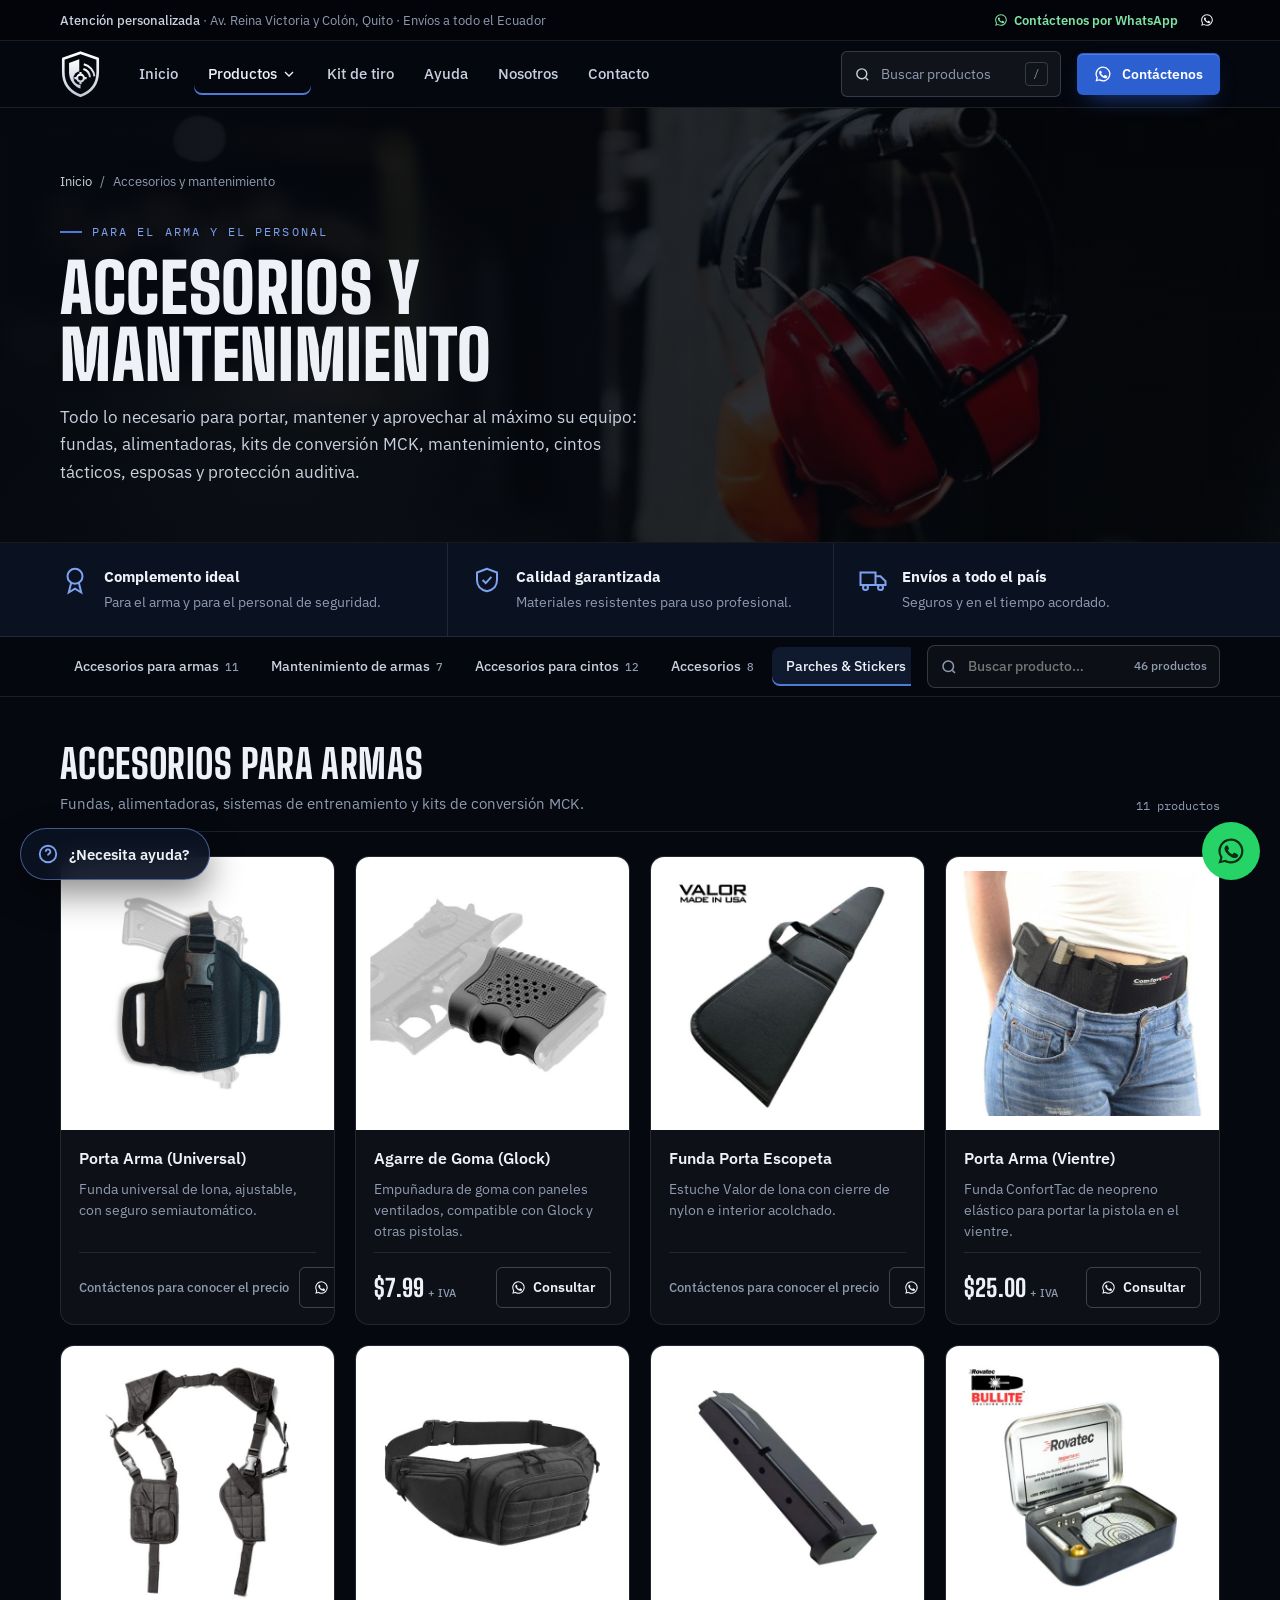
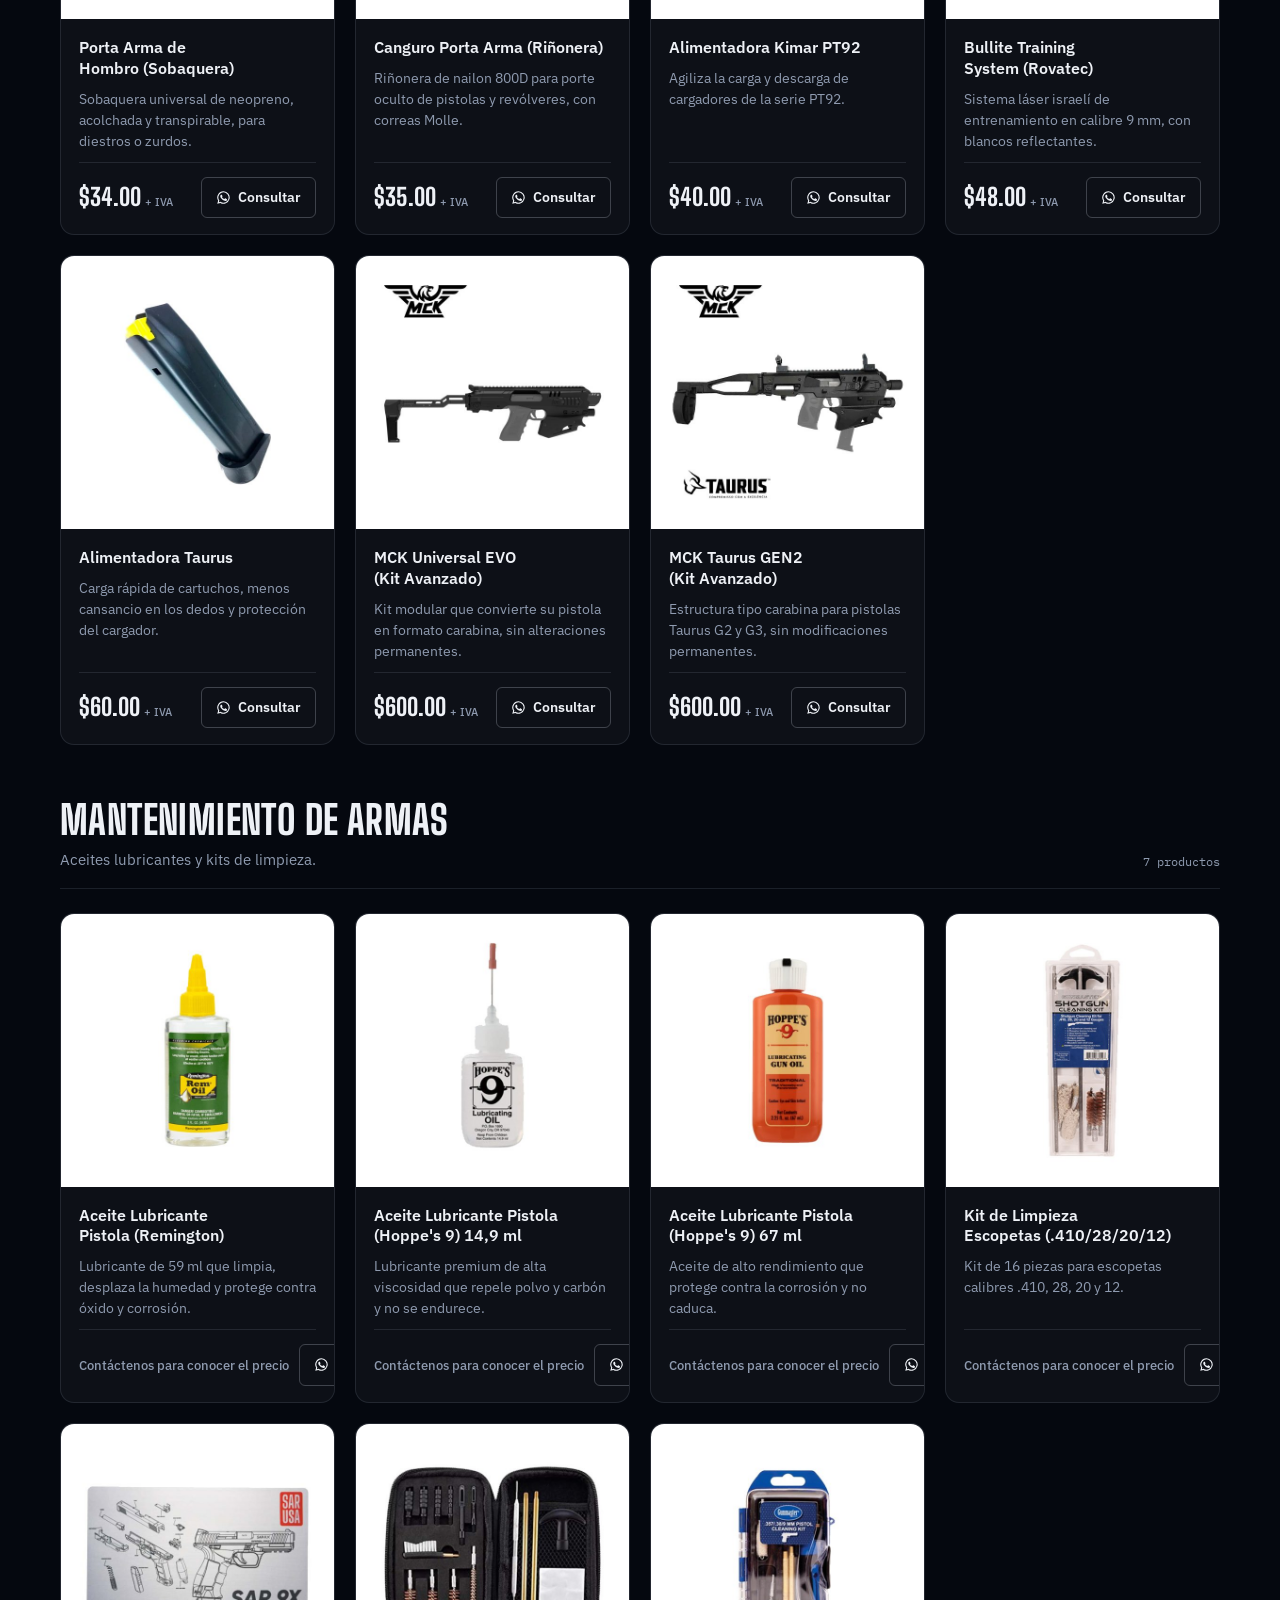
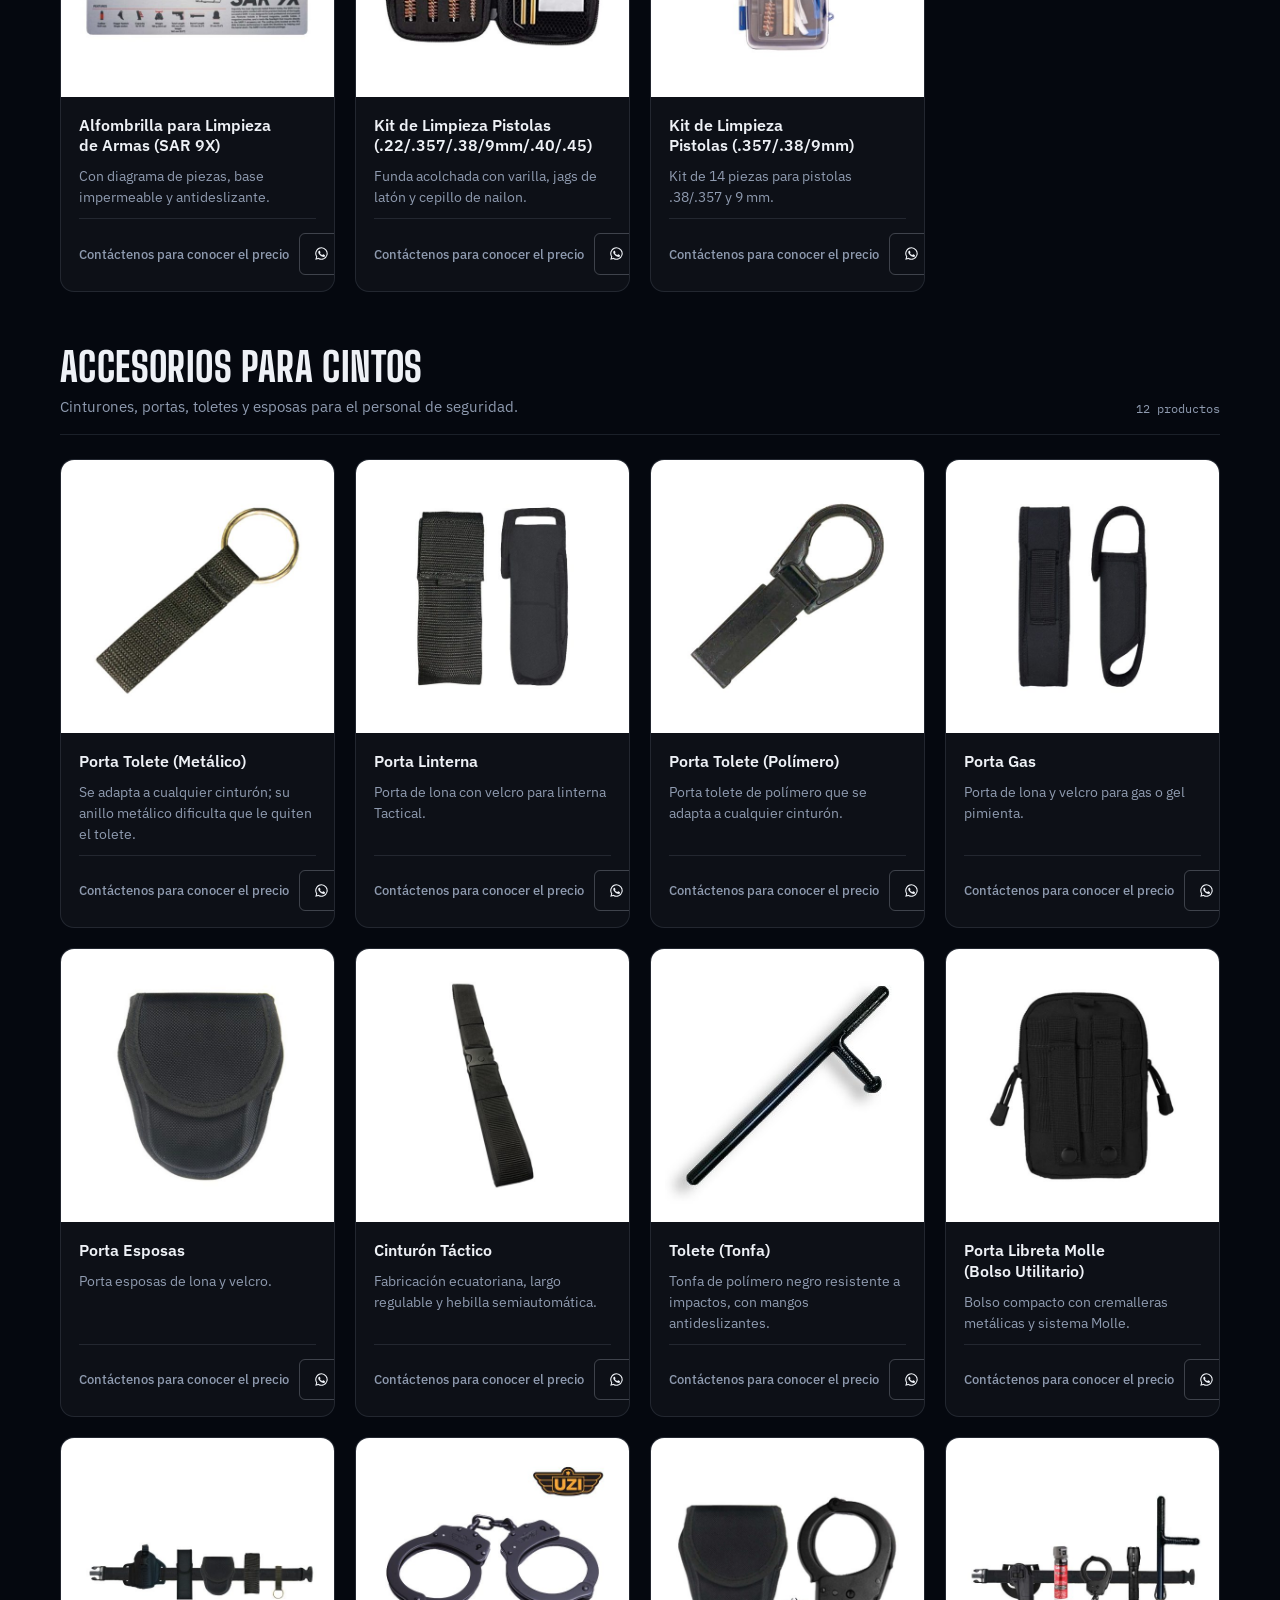
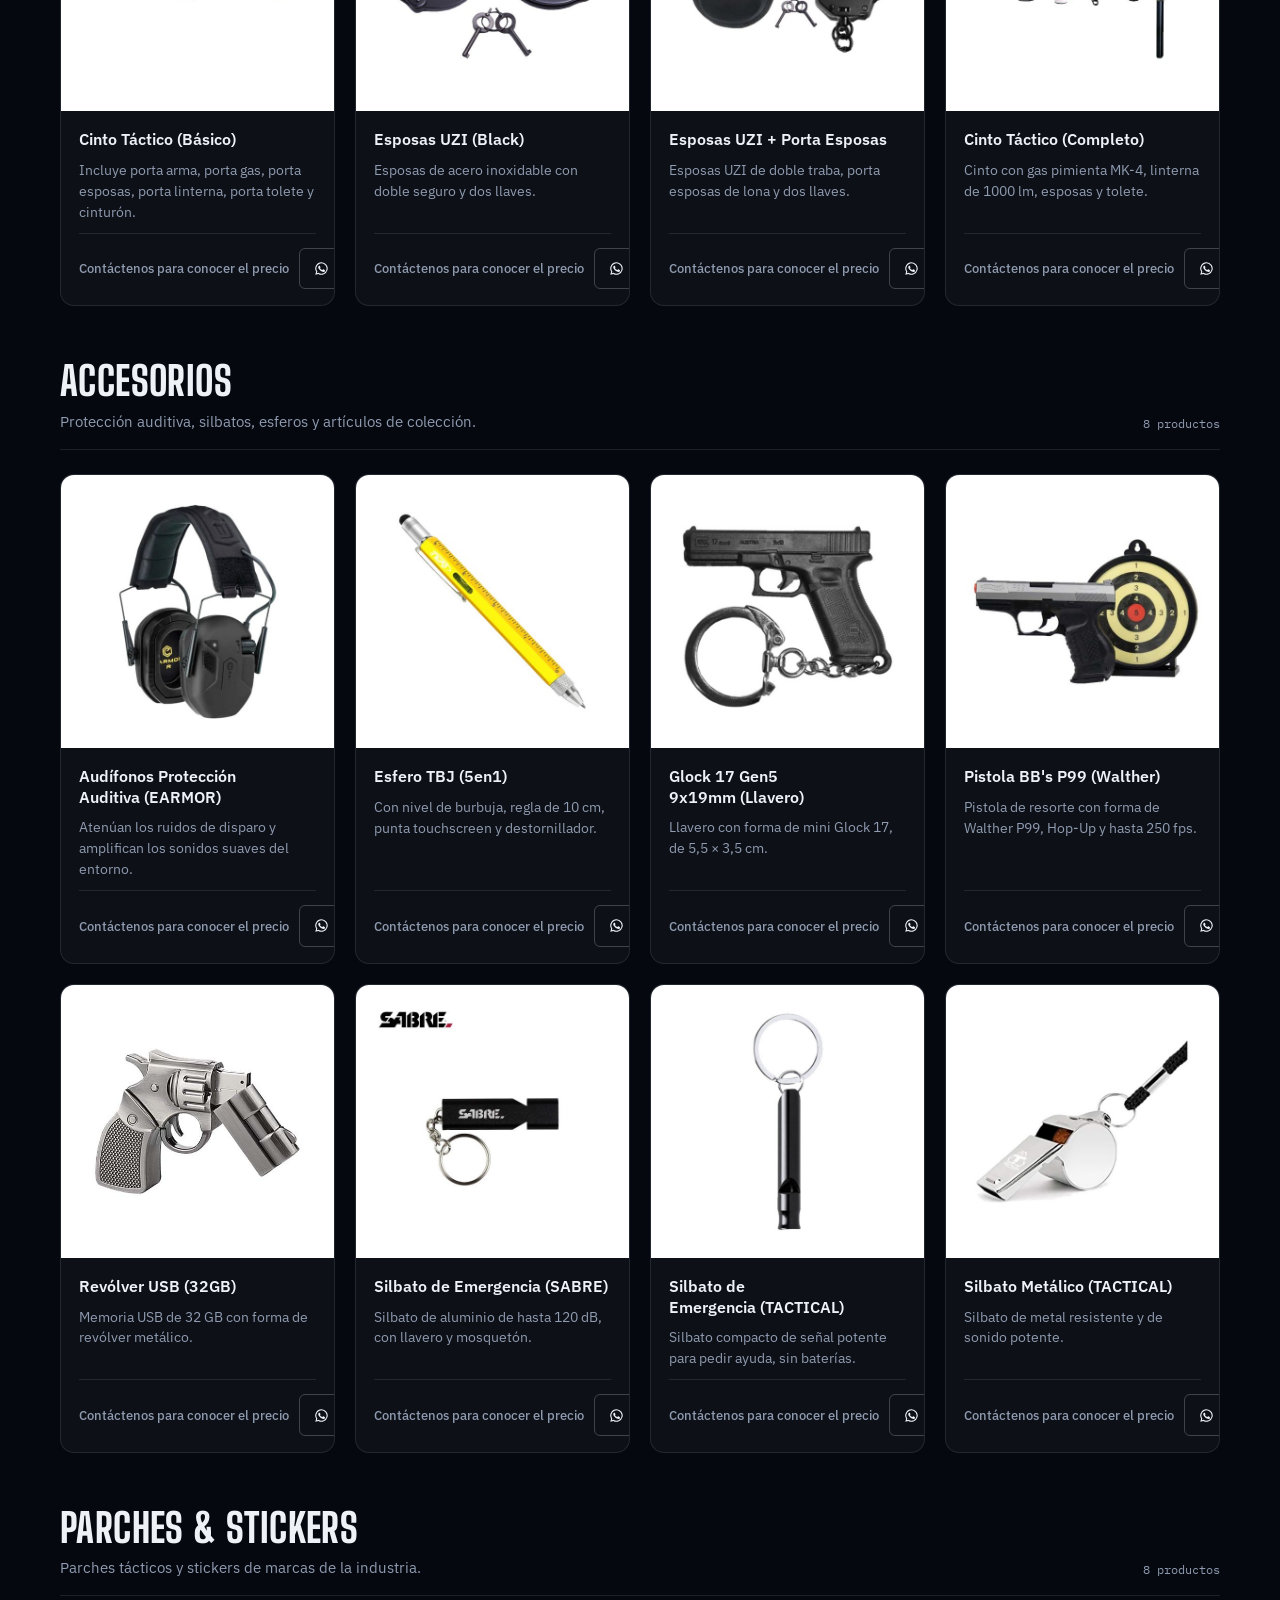
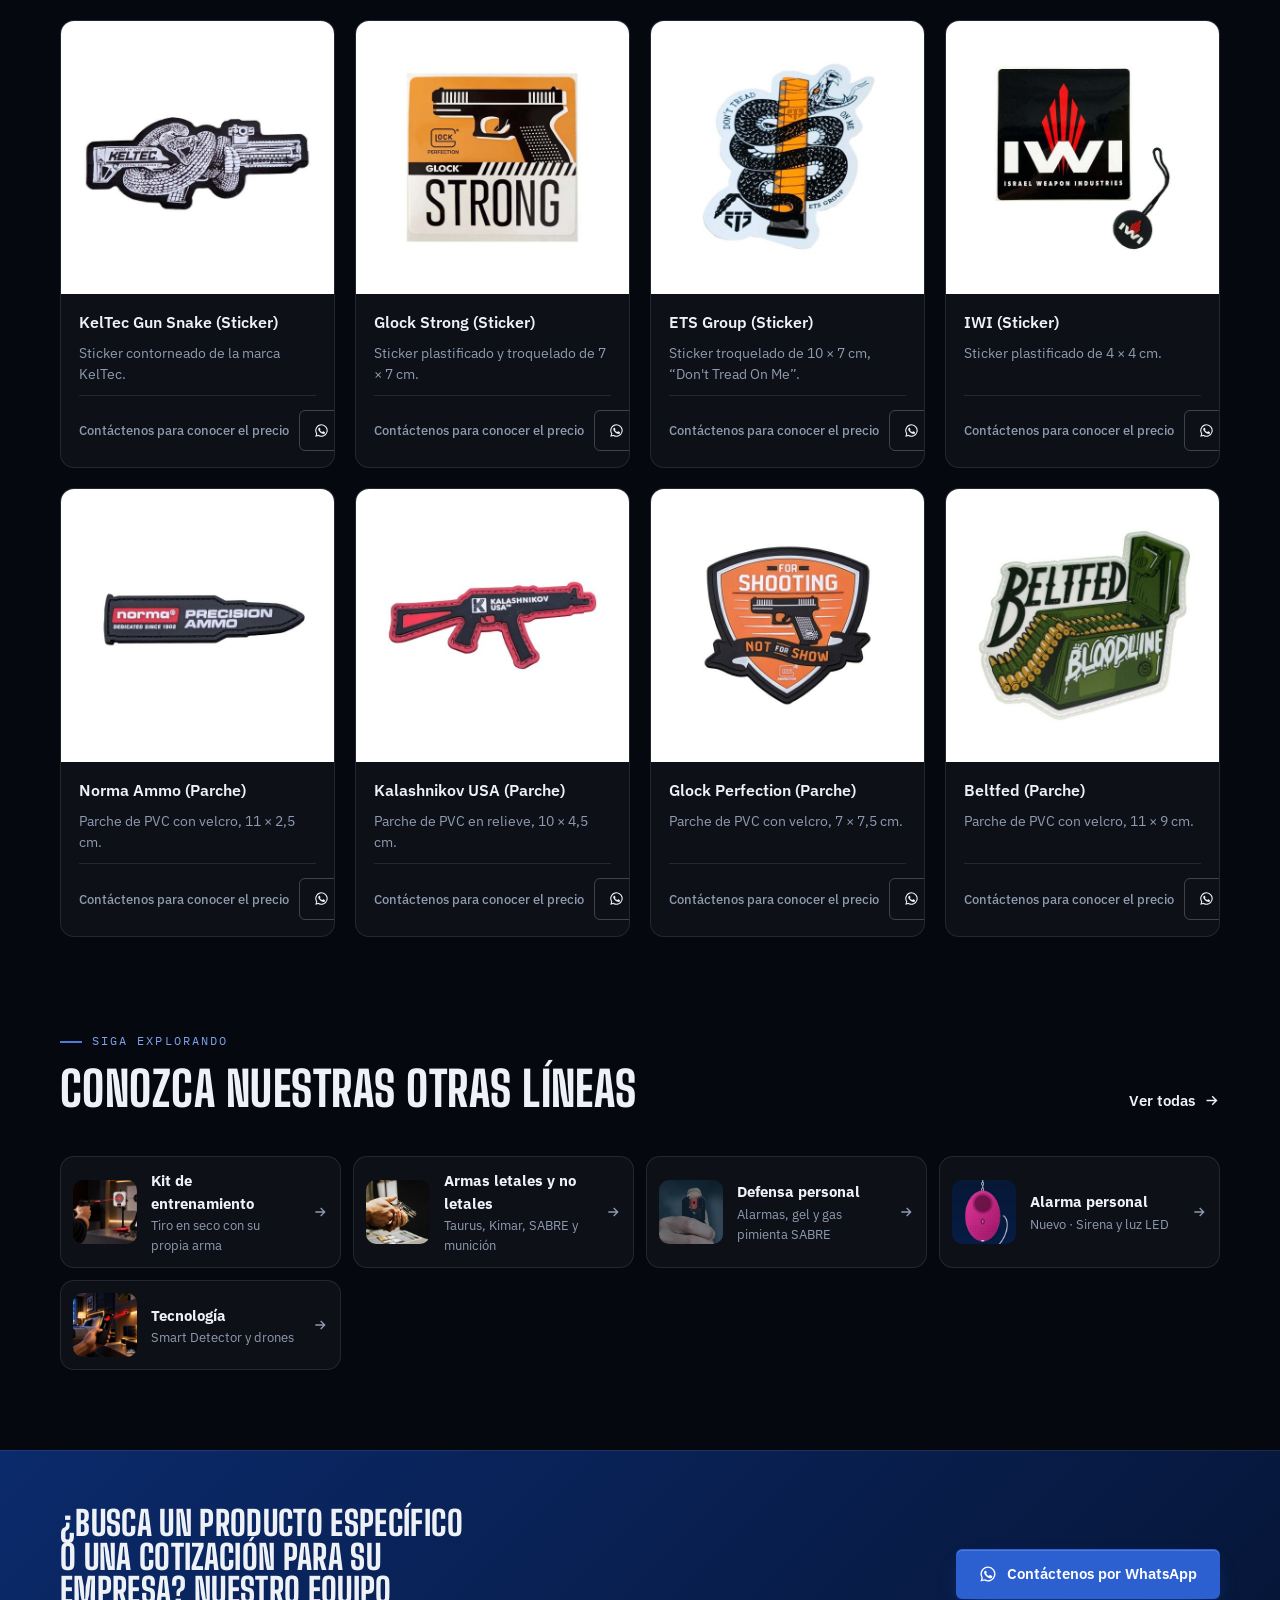
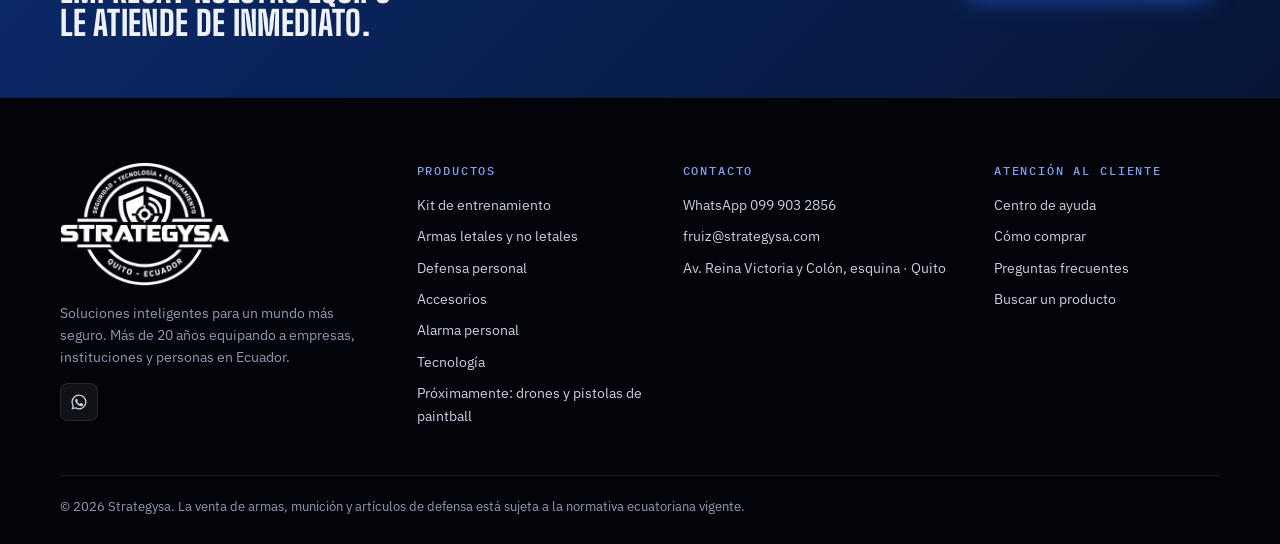
==== accesorios.html @ b9e839d0 "Sitio web de Strategysa Co-Authored-By: Claude Opus 5.5 <noreply@anthropic.com> Claude-Session: http" ====
<!doctype html>
<html lang="es">
<head>
<meta charset="utf-8">
<meta name="viewport" content="width=device-width, initial-scale=1, viewport-fit=cover">
<title>Accesorios y mantenimiento · Strategysa</title>
<meta name="description" content="Todo lo necesario para portar, mantener y aprovechar al máximo su equipo: fundas, alimentadoras, kits de conversión MCK, mantenimiento, cintos tácticos, esposas y protección auditiva.">
<link rel="icon" href="img/emblema.svg" type="image/svg+xml">
<link rel="preconnect" href="https://fonts.googleapis.com">
<link rel="preconnect" href="https://fonts.gstatic.com" crossorigin>
<link rel="stylesheet" href="https://fonts.googleapis.com/css2?family=Big+Shoulders+Display:wght@700;800;900&family=IBM+Plex+Mono:wght@500&family=IBM+Plex+Sans:wght@400;500;600&display=swap">
<link rel="stylesheet" href="styles.css">
</head>
<body>
<div class="topbar"><div class="wrap">
  <span><b>Atención personalizada</b> · Av. Reina Victoria y Colón, Quito · Envíos a todo el Ecuador</span>
  <span class="tb-right"><a class="tb-wa" href="https://wa.me/593999032856?text=Hola%20Strategysa%2C%20quisiera%20informaci%C3%B3n%20sobre%20sus%20productos." target="_blank" rel="noopener"><svg viewBox="0 0 24 24" fill="currentColor" aria-hidden="true"><path d="M12 2a10 10 0 0 0-8.6 15.1L2 22l5-1.3A10 10 0 1 0 12 2Zm0 18.2a8.2 8.2 0 0 1-4.2-1.1l-.3-.2-3 .8.8-2.9-.2-.3A8.2 8.2 0 1 1 12 20.2Zm4.5-6.1c-.2-.1-1.5-.7-1.7-.8s-.4-.1-.6.1-.7.8-.8 1-.3.2-.5.1a6.7 6.7 0 0 1-3.3-2.9c-.3-.4.3-.4.7-1.3a.5.5 0 0 0 0-.5l-.8-1.8c-.2-.5-.4-.4-.6-.4h-.5a1 1 0 0 0-.7.3 3 3 0 0 0-.9 2.2 5.2 5.2 0 0 0 1.1 2.8 11.9 11.9 0 0 0 4.6 4c1.7.7 2.3.8 3.2.7a2.7 2.7 0 0 0 1.8-1.3 2.2 2.2 0 0 0 .2-1.3c-.1-.1-.3-.2-.5-.3Z"/></svg>Contáctenos por WhatsApp</a><ul class="social mini"><li><a href="https://wa.me/593999032856" target="_blank" rel="noopener" aria-label="WhatsApp"><svg viewBox="0 0 24 24" fill="currentColor" aria-hidden="true"><path d="M12 2a10 10 0 0 0-8.6 15.1L2 22l5-1.3A10 10 0 1 0 12 2Zm0 18.2a8.2 8.2 0 0 1-4.2-1.1l-.3-.2-3 .8.8-2.9-.2-.3A8.2 8.2 0 1 1 12 20.2Zm4.5-6.1c-.2-.1-1.5-.7-1.7-.8s-.4-.1-.6.1-.7.8-.8 1-.3.2-.5.1a6.7 6.7 0 0 1-3.3-2.9c-.3-.4.3-.4.7-1.3a.5.5 0 0 0 0-.5l-.8-1.8c-.2-.5-.4-.4-.6-.4h-.5a1 1 0 0 0-.7.3 3 3 0 0 0-.9 2.2 5.2 5.2 0 0 0 1.1 2.8 11.9 11.9 0 0 0 4.6 4c1.7.7 2.3.8 3.2.7a2.7 2.7 0 0 0 1.8-1.3 2.2 2.2 0 0 0 .2-1.3c-.1-.1-.3-.2-.5-.3Z"/></svg><span>WhatsApp</span></a></li></ul></span>
</div></div>
<header class="nav"><div class="wrap">
  <a class="brand" href="index.html" aria-label="Strategysa, inicio"><img src="img/emblema.svg" alt="Strategysa" width="42" height="47"></a>
  <ul class="menu" id="menu">
    <li><a href="index.html">Inicio</a></li>
    <li class="has-mega on"><button class="mega-btn" type="button" aria-expanded="false" aria-controls="mega">Productos<svg viewBox="0 0 24 24" fill="none" stroke="currentColor" stroke-width="2" aria-hidden="true"><path d="m6 9 6 6 6-6"/></svg></button>
      <div class="mega" id="mega"><ul><li><a href="kit-entrenamiento.html"><img src="img/kit-marca-escena.jpg" alt="" loading="lazy"><span><b>Kit de entrenamiento</b><small>Tiro en seco con su propia arma</small></span></a></li><li><a href="armas.html"><img src="img/fotos/revolver-manos.jpg" alt="" loading="lazy"><span><b>Armas letales y no letales</b><small>Taurus, Kimar, SABRE y munición</small></span></a></li><li><a href="defensa-personal.html"><img src="img/fotos/gas-pimienta.jpg" alt="" loading="lazy"><span><b>Defensa personal</b><small>Alarmas, gel y gas pimienta SABRE</small></span></a></li><li><a href="accesorios.html" aria-current="page"><img src="img/fotos/orejeras.jpg" alt="" loading="lazy"><span><b>Accesorios</b><small>Fundas, cintos y limpieza</small></span></a></li><li><a href="alarma-personal.html"><img src="img/alarma/pg/c-fucsia.jpg" alt="" loading="lazy"><span><b>Alarma personal</b><small>Nuevo · Sirena y luz LED</small></span></a></li><li><a href="tecnologia.html"><img src="img/det-escena.jpg" alt="" loading="lazy"><span><b>Tecnología</b><small>Smart Detector y drones</small></span></a></li></ul></div></li>
    <li><a href="kit-entrenamiento.html">Kit de tiro</a></li>
    <li><a href="index.html#preguntas">Ayuda</a></li>
    <li><a href="index.html#nosotros">Nosotros</a></li>
    <li><a href="index.html#contacto">Contacto</a></li>
  </ul>
  <button class="nav-search" type="button" data-search aria-label="Buscar productos"><svg viewBox="0 0 24 24" fill="none" stroke="currentColor" stroke-width="2" aria-hidden="true"><circle cx="11" cy="11" r="7"/><path d="m20 20-3.5-3.5"/></svg><span>Buscar productos</span><kbd>/</kbd></button>
  <a class="btn btn-solid nav-cta" href="https://wa.me/593999032856?text=Hola%20Strategysa%2C%20quisiera%20informaci%C3%B3n%20sobre%20sus%20productos." target="_blank" rel="noopener"><svg viewBox="0 0 24 24" fill="currentColor" aria-hidden="true"><path d="M12 2a10 10 0 0 0-8.6 15.1L2 22l5-1.3A10 10 0 1 0 12 2Zm0 18.2a8.2 8.2 0 0 1-4.2-1.1l-.3-.2-3 .8.8-2.9-.2-.3A8.2 8.2 0 1 1 12 20.2Zm4.5-6.1c-.2-.1-1.5-.7-1.7-.8s-.4-.1-.6.1-.7.8-.8 1-.3.2-.5.1a6.7 6.7 0 0 1-3.3-2.9c-.3-.4.3-.4.7-1.3a.5.5 0 0 0 0-.5l-.8-1.8c-.2-.5-.4-.4-.6-.4h-.5a1 1 0 0 0-.7.3 3 3 0 0 0-.9 2.2 5.2 5.2 0 0 0 1.1 2.8 11.9 11.9 0 0 0 4.6 4c1.7.7 2.3.8 3.2.7a2.7 2.7 0 0 0 1.8-1.3 2.2 2.2 0 0 0 .2-1.3c-.1-.1-.3-.2-.5-.3Z"/></svg>Contáctenos</a>
  <button class="burger" id="burger" aria-label="Abrir menú" aria-expanded="false" aria-controls="menu"><svg viewBox="0 0 24 24" fill="none" stroke="currentColor" stroke-width="2"><path d="M3 6h18M3 12h18M3 18h18"/></svg></button>
</div></header>
<main>
<section class="phero"><img class="phero-bg" src="img/fotos/orejeras.jpg" alt=""><div class="wrap">
  <nav class="crumbs" aria-label="Ruta"><a href="index.html">Inicio</a><span>/</span>Accesorios y mantenimiento</nav>
  <span class="eyebrow">Para el arma y el personal</span>
  <h1>Accesorios y mantenimiento</h1>
  <p>Todo lo necesario para portar, mantener y aprovechar al máximo su equipo: fundas, alimentadoras, kits de conversión MCK, mantenimiento, cintos tácticos, esposas y protección auditiva.</p>
</div></section><section class="assure"><div class="wrap"><ul><li><svg viewBox="0 0 24 24" fill="none" stroke="currentColor" stroke-width="1.6" aria-hidden="true"><circle cx="12" cy="9" r="6"/><path d="m9 14-2 8 5-3 5 3-2-8"/></svg><div><b>Complemento ideal</b><span>Para el arma y para el personal de seguridad.</span></div></li><li><svg viewBox="0 0 24 24" fill="none" stroke="currentColor" stroke-width="1.6" aria-hidden="true"><path d="M12 3 4 6v6c0 5 3.5 8 8 9 4.5-1 8-4 8-9V6l-8-3Z"/><path d="m8.5 12 2.5 2.5 4.5-5"/></svg><div><b>Calidad garantizada</b><span>Materiales resistentes para uso profesional.</span></div></li><li><svg viewBox="0 0 24 24" fill="none" stroke="currentColor" stroke-width="1.6" aria-hidden="true"><path d="M2 6h12v10H2zM14 9h4l4 4v3h-8z"/><circle cx="6" cy="18" r="2"/><circle cx="18" cy="18" r="2"/></svg><div><b>Envíos a todo el país</b><span>Seguros y en el tiempo acordado.</span></div></li></ul></div></section><nav class="subnav" aria-label="Categorías"><div class="wrap"><div class="sublinks"><a href="#accarmas">Accesorios para armas<span>11</span></a><a href="#mantenimiento">Mantenimiento de armas<span>7</span></a><a href="#cintos">Accesorios para cintos<span>12</span></a><a href="#accesorios">Accesorios<span>8</span></a><a href="#parches">Parches &amp; Stickers<span>8</span></a></div>
<label class="search sm" for="q-buscar"><svg viewBox="0 0 24 24" fill="none" stroke="currentColor" stroke-width="2" aria-hidden="true"><circle cx="11" cy="11" r="7"/><path d="m20 20-3.5-3.5"/></svg><input id="q-buscar" type="search" placeholder="Buscar producto…" autocomplete="off"><span class="count" id="q-count"></span></label></div></nav>
<p class="wrap noresults" id="noresults" hidden>No encontramos productos con ese nombre. Escríbanos y con gusto le ayudaremos a encontrarlo.</p><section class="group" id="accarmas"><div class="wrap"><div class="ghead"><div><h2>Accesorios para armas</h2><p>Fundas, alimentadoras, sistemas de entrenamiento y kits de conversión MCK.</p></div><span class="gcount">11 productos</span></div><div class="pgrid"><article class="prod" id="p-porta-arma-universal" data-name="porta arma (universal)"><div class="pimg"><img src="img/p/porta-arma-universal.jpg" alt="Porta Arma (Universal)" loading="lazy"></div><div class="pbody"><h3>Porta Arma (Universal)</h3><p class="pdesc">Funda universal de lona, ajustable, con seguro semiautomático.</p><div class="pfoot"><span class="price ask">Contáctenos para conocer el precio</span><a class="pbtn" target="_blank" rel="noopener" href="https://wa.me/593999032856?text=Hola%20Strategysa%2C%20quisiera%20informaci%C3%B3n%20y%20precio%20de%3A%20Porta%20Arma%20%28Universal%29"><svg viewBox="0 0 24 24" fill="currentColor" aria-hidden="true"><path d="M12 2a10 10 0 0 0-8.6 15.1L2 22l5-1.3A10 10 0 1 0 12 2Zm0 18.2a8.2 8.2 0 0 1-4.2-1.1l-.3-.2-3 .8.8-2.9-.2-.3A8.2 8.2 0 1 1 12 20.2Zm4.5-6.1c-.2-.1-1.5-.7-1.7-.8s-.4-.1-.6.1-.7.8-.8 1-.3.2-.5.1a6.7 6.7 0 0 1-3.3-2.9c-.3-.4.3-.4.7-1.3a.5.5 0 0 0 0-.5l-.8-1.8c-.2-.5-.4-.4-.6-.4h-.5a1 1 0 0 0-.7.3 3 3 0 0 0-.9 2.2 5.2 5.2 0 0 0 1.1 2.8 11.9 11.9 0 0 0 4.6 4c1.7.7 2.3.8 3.2.7a2.7 2.7 0 0 0 1.8-1.3 2.2 2.2 0 0 0 .2-1.3c-.1-.1-.3-.2-.5-.3Z"/></svg>Consultar</a></div></div></article><article class="prod" id="p-agarre-de-goma-glock" data-name="agarre de goma (glock)"><div class="pimg"><img src="img/p/agarre-de-goma-glock.jpg" alt="Agarre de Goma (Glock)" loading="lazy"></div><div class="pbody"><h3>Agarre de Goma (Glock)</h3><p class="pdesc">Empuñadura de goma con paneles ventilados, compatible con Glock y otras pistolas.</p><div class="pfoot"><span class="price">$7.99<small>+ IVA</small></span><a class="pbtn" target="_blank" rel="noopener" href="https://wa.me/593999032856?text=Hola%20Strategysa%2C%20quisiera%20informaci%C3%B3n%20y%20precio%20de%3A%20Agarre%20de%20Goma%20%28Glock%29"><svg viewBox="0 0 24 24" fill="currentColor" aria-hidden="true"><path d="M12 2a10 10 0 0 0-8.6 15.1L2 22l5-1.3A10 10 0 1 0 12 2Zm0 18.2a8.2 8.2 0 0 1-4.2-1.1l-.3-.2-3 .8.8-2.9-.2-.3A8.2 8.2 0 1 1 12 20.2Zm4.5-6.1c-.2-.1-1.5-.7-1.7-.8s-.4-.1-.6.1-.7.8-.8 1-.3.2-.5.1a6.7 6.7 0 0 1-3.3-2.9c-.3-.4.3-.4.7-1.3a.5.5 0 0 0 0-.5l-.8-1.8c-.2-.5-.4-.4-.6-.4h-.5a1 1 0 0 0-.7.3 3 3 0 0 0-.9 2.2 5.2 5.2 0 0 0 1.1 2.8 11.9 11.9 0 0 0 4.6 4c1.7.7 2.3.8 3.2.7a2.7 2.7 0 0 0 1.8-1.3 2.2 2.2 0 0 0 .2-1.3c-.1-.1-.3-.2-.5-.3Z"/></svg>Consultar</a></div></div></article><article class="prod" id="p-funda-porta-escopeta" data-name="funda porta escopeta"><div class="pimg"><img src="img/p/funda-porta-escopeta.jpg" alt="Funda Porta Escopeta" loading="lazy"></div><div class="pbody"><h3>Funda Porta Escopeta</h3><p class="pdesc">Estuche Valor de lona con cierre de nylon e interior acolchado.</p><div class="pfoot"><span class="price ask">Contáctenos para conocer el precio</span><a class="pbtn" target="_blank" rel="noopener" href="https://wa.me/593999032856?text=Hola%20Strategysa%2C%20quisiera%20informaci%C3%B3n%20y%20precio%20de%3A%20Funda%20Porta%20Escopeta"><svg viewBox="0 0 24 24" fill="currentColor" aria-hidden="true"><path d="M12 2a10 10 0 0 0-8.6 15.1L2 22l5-1.3A10 10 0 1 0 12 2Zm0 18.2a8.2 8.2 0 0 1-4.2-1.1l-.3-.2-3 .8.8-2.9-.2-.3A8.2 8.2 0 1 1 12 20.2Zm4.5-6.1c-.2-.1-1.5-.7-1.7-.8s-.4-.1-.6.1-.7.8-.8 1-.3.2-.5.1a6.7 6.7 0 0 1-3.3-2.9c-.3-.4.3-.4.7-1.3a.5.5 0 0 0 0-.5l-.8-1.8c-.2-.5-.4-.4-.6-.4h-.5a1 1 0 0 0-.7.3 3 3 0 0 0-.9 2.2 5.2 5.2 0 0 0 1.1 2.8 11.9 11.9 0 0 0 4.6 4c1.7.7 2.3.8 3.2.7a2.7 2.7 0 0 0 1.8-1.3 2.2 2.2 0 0 0 .2-1.3c-.1-.1-.3-.2-.5-.3Z"/></svg>Consultar</a></div></div></article><article class="prod" id="p-porta-arma-vientre" data-name="porta arma (vientre)"><div class="pimg"><img src="img/p/porta-arma-vientre.jpg" alt="Porta Arma (Vientre)" loading="lazy"></div><div class="pbody"><h3>Porta Arma (Vientre)</h3><p class="pdesc">Funda ConfortTac de neopreno elástico para portar la pistola en el vientre.</p><div class="pfoot"><span class="price">$25.00<small>+ IVA</small></span><a class="pbtn" target="_blank" rel="noopener" href="https://wa.me/593999032856?text=Hola%20Strategysa%2C%20quisiera%20informaci%C3%B3n%20y%20precio%20de%3A%20Porta%20Arma%20%28Vientre%29"><svg viewBox="0 0 24 24" fill="currentColor" aria-hidden="true"><path d="M12 2a10 10 0 0 0-8.6 15.1L2 22l5-1.3A10 10 0 1 0 12 2Zm0 18.2a8.2 8.2 0 0 1-4.2-1.1l-.3-.2-3 .8.8-2.9-.2-.3A8.2 8.2 0 1 1 12 20.2Zm4.5-6.1c-.2-.1-1.5-.7-1.7-.8s-.4-.1-.6.1-.7.8-.8 1-.3.2-.5.1a6.7 6.7 0 0 1-3.3-2.9c-.3-.4.3-.4.7-1.3a.5.5 0 0 0 0-.5l-.8-1.8c-.2-.5-.4-.4-.6-.4h-.5a1 1 0 0 0-.7.3 3 3 0 0 0-.9 2.2 5.2 5.2 0 0 0 1.1 2.8 11.9 11.9 0 0 0 4.6 4c1.7.7 2.3.8 3.2.7a2.7 2.7 0 0 0 1.8-1.3 2.2 2.2 0 0 0 .2-1.3c-.1-.1-.3-.2-.5-.3Z"/></svg>Consultar</a></div></div></article><article class="prod" id="p-porta-arma-de-hombro-sobaquera" data-name="porta arma de hombro (sobaquera)"><div class="pimg"><img src="img/p/porta-arma-de-hombro-sobaquera.jpg" alt="Porta Arma de Hombro (Sobaquera)" loading="lazy"></div><div class="pbody"><h3>Porta Arma de Hombro (Sobaquera)</h3><p class="pdesc">Sobaquera universal de neopreno, acolchada y transpirable, para diestros o zurdos.</p><div class="pfoot"><span class="price">$34.00<small>+ IVA</small></span><a class="pbtn" target="_blank" rel="noopener" href="https://wa.me/593999032856?text=Hola%20Strategysa%2C%20quisiera%20informaci%C3%B3n%20y%20precio%20de%3A%20Porta%20Arma%20de%20Hombro%20%28Sobaquera%29"><svg viewBox="0 0 24 24" fill="currentColor" aria-hidden="true"><path d="M12 2a10 10 0 0 0-8.6 15.1L2 22l5-1.3A10 10 0 1 0 12 2Zm0 18.2a8.2 8.2 0 0 1-4.2-1.1l-.3-.2-3 .8.8-2.9-.2-.3A8.2 8.2 0 1 1 12 20.2Zm4.5-6.1c-.2-.1-1.5-.7-1.7-.8s-.4-.1-.6.1-.7.8-.8 1-.3.2-.5.1a6.7 6.7 0 0 1-3.3-2.9c-.3-.4.3-.4.7-1.3a.5.5 0 0 0 0-.5l-.8-1.8c-.2-.5-.4-.4-.6-.4h-.5a1 1 0 0 0-.7.3 3 3 0 0 0-.9 2.2 5.2 5.2 0 0 0 1.1 2.8 11.9 11.9 0 0 0 4.6 4c1.7.7 2.3.8 3.2.7a2.7 2.7 0 0 0 1.8-1.3 2.2 2.2 0 0 0 .2-1.3c-.1-.1-.3-.2-.5-.3Z"/></svg>Consultar</a></div></div></article><article class="prod" id="p-canguro-porta-arma-rinonera" data-name="canguro porta arma (riñonera)"><div class="pimg"><img src="img/p/canguro-porta-arma-rinonera.jpg" alt="Canguro Porta Arma (Riñonera)" loading="lazy"></div><div class="pbody"><h3>Canguro Porta Arma (Riñonera)</h3><p class="pdesc">Riñonera de nailon 800D para porte oculto de pistolas y revólveres, con correas Molle.</p><div class="pfoot"><span class="price">$35.00<small>+ IVA</small></span><a class="pbtn" target="_blank" rel="noopener" href="https://wa.me/593999032856?text=Hola%20Strategysa%2C%20quisiera%20informaci%C3%B3n%20y%20precio%20de%3A%20Canguro%20Porta%20Arma%20%28Ri%C3%B1onera%29"><svg viewBox="0 0 24 24" fill="currentColor" aria-hidden="true"><path d="M12 2a10 10 0 0 0-8.6 15.1L2 22l5-1.3A10 10 0 1 0 12 2Zm0 18.2a8.2 8.2 0 0 1-4.2-1.1l-.3-.2-3 .8.8-2.9-.2-.3A8.2 8.2 0 1 1 12 20.2Zm4.5-6.1c-.2-.1-1.5-.7-1.7-.8s-.4-.1-.6.1-.7.8-.8 1-.3.2-.5.1a6.7 6.7 0 0 1-3.3-2.9c-.3-.4.3-.4.7-1.3a.5.5 0 0 0 0-.5l-.8-1.8c-.2-.5-.4-.4-.6-.4h-.5a1 1 0 0 0-.7.3 3 3 0 0 0-.9 2.2 5.2 5.2 0 0 0 1.1 2.8 11.9 11.9 0 0 0 4.6 4c1.7.7 2.3.8 3.2.7a2.7 2.7 0 0 0 1.8-1.3 2.2 2.2 0 0 0 .2-1.3c-.1-.1-.3-.2-.5-.3Z"/></svg>Consultar</a></div></div></article><article class="prod" id="p-alimentadora-kimar-pt92" data-name="alimentadora kimar pt92"><div class="pimg"><img src="img/p/alimentadora-kimar-pt92.jpg" alt="Alimentadora Kimar PT92" loading="lazy"></div><div class="pbody"><h3>Alimentadora Kimar PT92</h3><p class="pdesc">Agiliza la carga y descarga de cargadores de la serie PT92.</p><div class="pfoot"><span class="price">$40.00<small>+ IVA</small></span><a class="pbtn" target="_blank" rel="noopener" href="https://wa.me/593999032856?text=Hola%20Strategysa%2C%20quisiera%20informaci%C3%B3n%20y%20precio%20de%3A%20Alimentadora%20Kimar%20PT92"><svg viewBox="0 0 24 24" fill="currentColor" aria-hidden="true"><path d="M12 2a10 10 0 0 0-8.6 15.1L2 22l5-1.3A10 10 0 1 0 12 2Zm0 18.2a8.2 8.2 0 0 1-4.2-1.1l-.3-.2-3 .8.8-2.9-.2-.3A8.2 8.2 0 1 1 12 20.2Zm4.5-6.1c-.2-.1-1.5-.7-1.7-.8s-.4-.1-.6.1-.7.8-.8 1-.3.2-.5.1a6.7 6.7 0 0 1-3.3-2.9c-.3-.4.3-.4.7-1.3a.5.5 0 0 0 0-.5l-.8-1.8c-.2-.5-.4-.4-.6-.4h-.5a1 1 0 0 0-.7.3 3 3 0 0 0-.9 2.2 5.2 5.2 0 0 0 1.1 2.8 11.9 11.9 0 0 0 4.6 4c1.7.7 2.3.8 3.2.7a2.7 2.7 0 0 0 1.8-1.3 2.2 2.2 0 0 0 .2-1.3c-.1-.1-.3-.2-.5-.3Z"/></svg>Consultar</a></div></div></article><article class="prod" id="p-bullite-training-system-rovatec" data-name="bullite training system (rovatec)"><div class="pimg"><img src="img/p/bullite-training-system-rovatec.jpg" alt="Bullite Training System (Rovatec)" loading="lazy"></div><div class="pbody"><h3>Bullite Training System (Rovatec)</h3><p class="pdesc">Sistema láser israelí de entrenamiento en calibre 9 mm, con blancos reflectantes.</p><div class="pfoot"><span class="price">$48.00<small>+ IVA</small></span><a class="pbtn" target="_blank" rel="noopener" href="https://wa.me/593999032856?text=Hola%20Strategysa%2C%20quisiera%20informaci%C3%B3n%20y%20precio%20de%3A%20Bullite%20Training%20System%20%28Rovatec%29"><svg viewBox="0 0 24 24" fill="currentColor" aria-hidden="true"><path d="M12 2a10 10 0 0 0-8.6 15.1L2 22l5-1.3A10 10 0 1 0 12 2Zm0 18.2a8.2 8.2 0 0 1-4.2-1.1l-.3-.2-3 .8.8-2.9-.2-.3A8.2 8.2 0 1 1 12 20.2Zm4.5-6.1c-.2-.1-1.5-.7-1.7-.8s-.4-.1-.6.1-.7.8-.8 1-.3.2-.5.1a6.7 6.7 0 0 1-3.3-2.9c-.3-.4.3-.4.7-1.3a.5.5 0 0 0 0-.5l-.8-1.8c-.2-.5-.4-.4-.6-.4h-.5a1 1 0 0 0-.7.3 3 3 0 0 0-.9 2.2 5.2 5.2 0 0 0 1.1 2.8 11.9 11.9 0 0 0 4.6 4c1.7.7 2.3.8 3.2.7a2.7 2.7 0 0 0 1.8-1.3 2.2 2.2 0 0 0 .2-1.3c-.1-.1-.3-.2-.5-.3Z"/></svg>Consultar</a></div></div></article><article class="prod" id="p-alimentadora-taurus" data-name="alimentadora taurus"><div class="pimg"><img src="img/p/alimentadora-taurus.jpg" alt="Alimentadora Taurus" loading="lazy"></div><div class="pbody"><h3>Alimentadora Taurus</h3><p class="pdesc">Carga rápida de cartuchos, menos cansancio en los dedos y protección del cargador.</p><div class="pfoot"><span class="price">$60.00<small>+ IVA</small></span><a class="pbtn" target="_blank" rel="noopener" href="https://wa.me/593999032856?text=Hola%20Strategysa%2C%20quisiera%20informaci%C3%B3n%20y%20precio%20de%3A%20Alimentadora%20Taurus"><svg viewBox="0 0 24 24" fill="currentColor" aria-hidden="true"><path d="M12 2a10 10 0 0 0-8.6 15.1L2 22l5-1.3A10 10 0 1 0 12 2Zm0 18.2a8.2 8.2 0 0 1-4.2-1.1l-.3-.2-3 .8.8-2.9-.2-.3A8.2 8.2 0 1 1 12 20.2Zm4.5-6.1c-.2-.1-1.5-.7-1.7-.8s-.4-.1-.6.1-.7.8-.8 1-.3.2-.5.1a6.7 6.7 0 0 1-3.3-2.9c-.3-.4.3-.4.7-1.3a.5.5 0 0 0 0-.5l-.8-1.8c-.2-.5-.4-.4-.6-.4h-.5a1 1 0 0 0-.7.3 3 3 0 0 0-.9 2.2 5.2 5.2 0 0 0 1.1 2.8 11.9 11.9 0 0 0 4.6 4c1.7.7 2.3.8 3.2.7a2.7 2.7 0 0 0 1.8-1.3 2.2 2.2 0 0 0 .2-1.3c-.1-.1-.3-.2-.5-.3Z"/></svg>Consultar</a></div></div></article><article class="prod" id="p-mck-universal-evo-kit-avanzado" data-name="mck universal evo (kit avanzado)"><div class="pimg"><img src="img/p/mck-universal-evo-kit-avanzado.jpg" alt="MCK Universal EVO (Kit Avanzado)" loading="lazy"></div><div class="pbody"><h3>MCK Universal EVO (Kit Avanzado)</h3><p class="pdesc">Kit modular que convierte su pistola en formato carabina, sin alteraciones permanentes.</p><div class="pfoot"><span class="price">$600.00<small>+ IVA</small></span><a class="pbtn" target="_blank" rel="noopener" href="https://wa.me/593999032856?text=Hola%20Strategysa%2C%20quisiera%20informaci%C3%B3n%20y%20precio%20de%3A%20MCK%20Universal%20EVO%20%28Kit%20Avanzado%29"><svg viewBox="0 0 24 24" fill="currentColor" aria-hidden="true"><path d="M12 2a10 10 0 0 0-8.6 15.1L2 22l5-1.3A10 10 0 1 0 12 2Zm0 18.2a8.2 8.2 0 0 1-4.2-1.1l-.3-.2-3 .8.8-2.9-.2-.3A8.2 8.2 0 1 1 12 20.2Zm4.5-6.1c-.2-.1-1.5-.7-1.7-.8s-.4-.1-.6.1-.7.8-.8 1-.3.2-.5.1a6.7 6.7 0 0 1-3.3-2.9c-.3-.4.3-.4.7-1.3a.5.5 0 0 0 0-.5l-.8-1.8c-.2-.5-.4-.4-.6-.4h-.5a1 1 0 0 0-.7.3 3 3 0 0 0-.9 2.2 5.2 5.2 0 0 0 1.1 2.8 11.9 11.9 0 0 0 4.6 4c1.7.7 2.3.8 3.2.7a2.7 2.7 0 0 0 1.8-1.3 2.2 2.2 0 0 0 .2-1.3c-.1-.1-.3-.2-.5-.3Z"/></svg>Consultar</a></div></div></article><article class="prod" id="p-mck-taurus-gen2-kit-avanzado" data-name="mck taurus gen2 (kit avanzado)"><div class="pimg"><img src="img/p/mck-taurus-gen2-kit-avanzado.jpg" alt="MCK Taurus GEN2 (Kit Avanzado)" loading="lazy"></div><div class="pbody"><h3>MCK Taurus GEN2 (Kit Avanzado)</h3><p class="pdesc">Estructura tipo carabina para pistolas Taurus G2 y G3, sin modificaciones permanentes.</p><div class="pfoot"><span class="price">$600.00<small>+ IVA</small></span><a class="pbtn" target="_blank" rel="noopener" href="https://wa.me/593999032856?text=Hola%20Strategysa%2C%20quisiera%20informaci%C3%B3n%20y%20precio%20de%3A%20MCK%20Taurus%20GEN2%20%28Kit%20Avanzado%29"><svg viewBox="0 0 24 24" fill="currentColor" aria-hidden="true"><path d="M12 2a10 10 0 0 0-8.6 15.1L2 22l5-1.3A10 10 0 1 0 12 2Zm0 18.2a8.2 8.2 0 0 1-4.2-1.1l-.3-.2-3 .8.8-2.9-.2-.3A8.2 8.2 0 1 1 12 20.2Zm4.5-6.1c-.2-.1-1.5-.7-1.7-.8s-.4-.1-.6.1-.7.8-.8 1-.3.2-.5.1a6.7 6.7 0 0 1-3.3-2.9c-.3-.4.3-.4.7-1.3a.5.5 0 0 0 0-.5l-.8-1.8c-.2-.5-.4-.4-.6-.4h-.5a1 1 0 0 0-.7.3 3 3 0 0 0-.9 2.2 5.2 5.2 0 0 0 1.1 2.8 11.9 11.9 0 0 0 4.6 4c1.7.7 2.3.8 3.2.7a2.7 2.7 0 0 0 1.8-1.3 2.2 2.2 0 0 0 .2-1.3c-.1-.1-.3-.2-.5-.3Z"/></svg>Consultar</a></div></div></article></div></div></section><section class="group" id="mantenimiento"><div class="wrap"><div class="ghead"><div><h2>Mantenimiento de armas</h2><p>Aceites lubricantes y kits de limpieza.</p></div><span class="gcount">7 productos</span></div><div class="pgrid"><article class="prod" id="p-aceite-lubricante-pistola-remington" data-name="aceite lubricante pistola (remington)"><div class="pimg"><img src="img/p/aceite-lubricante-pistola-remington.jpg" alt="Aceite Lubricante Pistola (Remington)" loading="lazy"></div><div class="pbody"><h3>Aceite Lubricante Pistola (Remington)</h3><p class="pdesc">Lubricante de 59 ml que limpia, desplaza la humedad y protege contra óxido y corrosión.</p><div class="pfoot"><span class="price ask">Contáctenos para conocer el precio</span><a class="pbtn" target="_blank" rel="noopener" href="https://wa.me/593999032856?text=Hola%20Strategysa%2C%20quisiera%20informaci%C3%B3n%20y%20precio%20de%3A%20Aceite%20Lubricante%20Pistola%20%28Remington%29"><svg viewBox="0 0 24 24" fill="currentColor" aria-hidden="true"><path d="M12 2a10 10 0 0 0-8.6 15.1L2 22l5-1.3A10 10 0 1 0 12 2Zm0 18.2a8.2 8.2 0 0 1-4.2-1.1l-.3-.2-3 .8.8-2.9-.2-.3A8.2 8.2 0 1 1 12 20.2Zm4.5-6.1c-.2-.1-1.5-.7-1.7-.8s-.4-.1-.6.1-.7.8-.8 1-.3.2-.5.1a6.7 6.7 0 0 1-3.3-2.9c-.3-.4.3-.4.7-1.3a.5.5 0 0 0 0-.5l-.8-1.8c-.2-.5-.4-.4-.6-.4h-.5a1 1 0 0 0-.7.3 3 3 0 0 0-.9 2.2 5.2 5.2 0 0 0 1.1 2.8 11.9 11.9 0 0 0 4.6 4c1.7.7 2.3.8 3.2.7a2.7 2.7 0 0 0 1.8-1.3 2.2 2.2 0 0 0 .2-1.3c-.1-.1-.3-.2-.5-.3Z"/></svg>Consultar</a></div></div></article><article class="prod" id="p-aceite-lubricante-pistola-hoppe-s-9-14-9-ml" data-name="aceite lubricante pistola (hoppe&#x27;s 9) 14,9 ml"><div class="pimg"><img src="img/p/aceite-lubricante-pistola-hoppe-s-9-14-9-ml.jpg" alt="Aceite Lubricante Pistola (Hoppe&#x27;s 9) 14,9 ml" loading="lazy"></div><div class="pbody"><h3>Aceite Lubricante Pistola (Hoppe&#x27;s 9) 14,9 ml</h3><p class="pdesc">Lubricante premium de alta viscosidad que repele polvo y carbón y no se endurece.</p><div class="pfoot"><span class="price ask">Contáctenos para conocer el precio</span><a class="pbtn" target="_blank" rel="noopener" href="https://wa.me/593999032856?text=Hola%20Strategysa%2C%20quisiera%20informaci%C3%B3n%20y%20precio%20de%3A%20Aceite%20Lubricante%20Pistola%20%28Hoppe%27s%209%29%2014%2C9%20ml"><svg viewBox="0 0 24 24" fill="currentColor" aria-hidden="true"><path d="M12 2a10 10 0 0 0-8.6 15.1L2 22l5-1.3A10 10 0 1 0 12 2Zm0 18.2a8.2 8.2 0 0 1-4.2-1.1l-.3-.2-3 .8.8-2.9-.2-.3A8.2 8.2 0 1 1 12 20.2Zm4.5-6.1c-.2-.1-1.5-.7-1.7-.8s-.4-.1-.6.1-.7.8-.8 1-.3.2-.5.1a6.7 6.7 0 0 1-3.3-2.9c-.3-.4.3-.4.7-1.3a.5.5 0 0 0 0-.5l-.8-1.8c-.2-.5-.4-.4-.6-.4h-.5a1 1 0 0 0-.7.3 3 3 0 0 0-.9 2.2 5.2 5.2 0 0 0 1.1 2.8 11.9 11.9 0 0 0 4.6 4c1.7.7 2.3.8 3.2.7a2.7 2.7 0 0 0 1.8-1.3 2.2 2.2 0 0 0 .2-1.3c-.1-.1-.3-.2-.5-.3Z"/></svg>Consultar</a></div></div></article><article class="prod" id="p-aceite-lubricante-pistola-hoppe-s-9-67-ml" data-name="aceite lubricante pistola (hoppe&#x27;s 9) 67 ml"><div class="pimg"><img src="img/p/aceite-lubricante-pistola-hoppe-s-9-67-ml.jpg" alt="Aceite Lubricante Pistola (Hoppe&#x27;s 9) 67 ml" loading="lazy"></div><div class="pbody"><h3>Aceite Lubricante Pistola (Hoppe&#x27;s 9) 67 ml</h3><p class="pdesc">Aceite de alto rendimiento que protege contra la corrosión y no caduca.</p><div class="pfoot"><span class="price ask">Contáctenos para conocer el precio</span><a class="pbtn" target="_blank" rel="noopener" href="https://wa.me/593999032856?text=Hola%20Strategysa%2C%20quisiera%20informaci%C3%B3n%20y%20precio%20de%3A%20Aceite%20Lubricante%20Pistola%20%28Hoppe%27s%209%29%2067%20ml"><svg viewBox="0 0 24 24" fill="currentColor" aria-hidden="true"><path d="M12 2a10 10 0 0 0-8.6 15.1L2 22l5-1.3A10 10 0 1 0 12 2Zm0 18.2a8.2 8.2 0 0 1-4.2-1.1l-.3-.2-3 .8.8-2.9-.2-.3A8.2 8.2 0 1 1 12 20.2Zm4.5-6.1c-.2-.1-1.5-.7-1.7-.8s-.4-.1-.6.1-.7.8-.8 1-.3.2-.5.1a6.7 6.7 0 0 1-3.3-2.9c-.3-.4.3-.4.7-1.3a.5.5 0 0 0 0-.5l-.8-1.8c-.2-.5-.4-.4-.6-.4h-.5a1 1 0 0 0-.7.3 3 3 0 0 0-.9 2.2 5.2 5.2 0 0 0 1.1 2.8 11.9 11.9 0 0 0 4.6 4c1.7.7 2.3.8 3.2.7a2.7 2.7 0 0 0 1.8-1.3 2.2 2.2 0 0 0 .2-1.3c-.1-.1-.3-.2-.5-.3Z"/></svg>Consultar</a></div></div></article><article class="prod" id="p-kit-de-limpieza-escopetas-410-28-20-12" data-name="kit de limpieza escopetas (.410/28/20/12)"><div class="pimg"><img src="img/p/kit-de-limpieza-escopetas-410-28-20-12.jpg" alt="Kit de Limpieza Escopetas (.410/28/20/12)" loading="lazy"></div><div class="pbody"><h3>Kit de Limpieza Escopetas (.410/28/20/12)</h3><p class="pdesc">Kit de 16 piezas para escopetas calibres .410, 28, 20 y 12.</p><div class="pfoot"><span class="price ask">Contáctenos para conocer el precio</span><a class="pbtn" target="_blank" rel="noopener" href="https://wa.me/593999032856?text=Hola%20Strategysa%2C%20quisiera%20informaci%C3%B3n%20y%20precio%20de%3A%20Kit%20de%20Limpieza%20Escopetas%20%28.410/28/20/12%29"><svg viewBox="0 0 24 24" fill="currentColor" aria-hidden="true"><path d="M12 2a10 10 0 0 0-8.6 15.1L2 22l5-1.3A10 10 0 1 0 12 2Zm0 18.2a8.2 8.2 0 0 1-4.2-1.1l-.3-.2-3 .8.8-2.9-.2-.3A8.2 8.2 0 1 1 12 20.2Zm4.5-6.1c-.2-.1-1.5-.7-1.7-.8s-.4-.1-.6.1-.7.8-.8 1-.3.2-.5.1a6.7 6.7 0 0 1-3.3-2.9c-.3-.4.3-.4.7-1.3a.5.5 0 0 0 0-.5l-.8-1.8c-.2-.5-.4-.4-.6-.4h-.5a1 1 0 0 0-.7.3 3 3 0 0 0-.9 2.2 5.2 5.2 0 0 0 1.1 2.8 11.9 11.9 0 0 0 4.6 4c1.7.7 2.3.8 3.2.7a2.7 2.7 0 0 0 1.8-1.3 2.2 2.2 0 0 0 .2-1.3c-.1-.1-.3-.2-.5-.3Z"/></svg>Consultar</a></div></div></article><article class="prod" id="p-alfombrilla-para-limpieza-de-armas-sar-9x" data-name="alfombrilla para limpieza de armas (sar 9x)"><div class="pimg"><img src="img/p/alfombrilla-para-limpieza-de-armas-sar-9x.jpg" alt="Alfombrilla para Limpieza de Armas (SAR 9X)" loading="lazy"></div><div class="pbody"><h3>Alfombrilla para Limpieza de Armas (SAR 9X)</h3><p class="pdesc">Con diagrama de piezas, base impermeable y antideslizante.</p><div class="pfoot"><span class="price ask">Contáctenos para conocer el precio</span><a class="pbtn" target="_blank" rel="noopener" href="https://wa.me/593999032856?text=Hola%20Strategysa%2C%20quisiera%20informaci%C3%B3n%20y%20precio%20de%3A%20Alfombrilla%20para%20Limpieza%20de%20Armas%20%28SAR%209X%29"><svg viewBox="0 0 24 24" fill="currentColor" aria-hidden="true"><path d="M12 2a10 10 0 0 0-8.6 15.1L2 22l5-1.3A10 10 0 1 0 12 2Zm0 18.2a8.2 8.2 0 0 1-4.2-1.1l-.3-.2-3 .8.8-2.9-.2-.3A8.2 8.2 0 1 1 12 20.2Zm4.5-6.1c-.2-.1-1.5-.7-1.7-.8s-.4-.1-.6.1-.7.8-.8 1-.3.2-.5.1a6.7 6.7 0 0 1-3.3-2.9c-.3-.4.3-.4.7-1.3a.5.5 0 0 0 0-.5l-.8-1.8c-.2-.5-.4-.4-.6-.4h-.5a1 1 0 0 0-.7.3 3 3 0 0 0-.9 2.2 5.2 5.2 0 0 0 1.1 2.8 11.9 11.9 0 0 0 4.6 4c1.7.7 2.3.8 3.2.7a2.7 2.7 0 0 0 1.8-1.3 2.2 2.2 0 0 0 .2-1.3c-.1-.1-.3-.2-.5-.3Z"/></svg>Consultar</a></div></div></article><article class="prod" id="p-kit-de-limpieza-pistolas-22-357-38-9mm-40-45" data-name="kit de limpieza pistolas (.22/.357/.38/9mm/.40/.45)"><div class="pimg"><img src="img/p/kit-de-limpieza-pistolas-22-357-38-9mm-40-45.jpg" alt="Kit de Limpieza Pistolas (.22/.357/.38/9mm/.40/.45)" loading="lazy"></div><div class="pbody"><h3>Kit de Limpieza Pistolas (.22/.357/.38/9mm/.40/.45)</h3><p class="pdesc">Funda acolchada con varilla, jags de latón y cepillo de nailon.</p><div class="pfoot"><span class="price ask">Contáctenos para conocer el precio</span><a class="pbtn" target="_blank" rel="noopener" href="https://wa.me/593999032856?text=Hola%20Strategysa%2C%20quisiera%20informaci%C3%B3n%20y%20precio%20de%3A%20Kit%20de%20Limpieza%20Pistolas%20%28.22/.357/.38/9mm/.40/.45%29"><svg viewBox="0 0 24 24" fill="currentColor" aria-hidden="true"><path d="M12 2a10 10 0 0 0-8.6 15.1L2 22l5-1.3A10 10 0 1 0 12 2Zm0 18.2a8.2 8.2 0 0 1-4.2-1.1l-.3-.2-3 .8.8-2.9-.2-.3A8.2 8.2 0 1 1 12 20.2Zm4.5-6.1c-.2-.1-1.5-.7-1.7-.8s-.4-.1-.6.1-.7.8-.8 1-.3.2-.5.1a6.7 6.7 0 0 1-3.3-2.9c-.3-.4.3-.4.7-1.3a.5.5 0 0 0 0-.5l-.8-1.8c-.2-.5-.4-.4-.6-.4h-.5a1 1 0 0 0-.7.3 3 3 0 0 0-.9 2.2 5.2 5.2 0 0 0 1.1 2.8 11.9 11.9 0 0 0 4.6 4c1.7.7 2.3.8 3.2.7a2.7 2.7 0 0 0 1.8-1.3 2.2 2.2 0 0 0 .2-1.3c-.1-.1-.3-.2-.5-.3Z"/></svg>Consultar</a></div></div></article><article class="prod" id="p-kit-de-limpieza-pistolas-357-38-9mm" data-name="kit de limpieza pistolas (.357/.38/9mm)"><div class="pimg"><img src="img/p/kit-de-limpieza-pistolas-357-38-9mm.jpg" alt="Kit de Limpieza Pistolas (.357/.38/9mm)" loading="lazy"></div><div class="pbody"><h3>Kit de Limpieza Pistolas (.357/.38/9mm)</h3><p class="pdesc">Kit de 14 piezas para pistolas .38/.357 y 9 mm.</p><div class="pfoot"><span class="price ask">Contáctenos para conocer el precio</span><a class="pbtn" target="_blank" rel="noopener" href="https://wa.me/593999032856?text=Hola%20Strategysa%2C%20quisiera%20informaci%C3%B3n%20y%20precio%20de%3A%20Kit%20de%20Limpieza%20Pistolas%20%28.357/.38/9mm%29"><svg viewBox="0 0 24 24" fill="currentColor" aria-hidden="true"><path d="M12 2a10 10 0 0 0-8.6 15.1L2 22l5-1.3A10 10 0 1 0 12 2Zm0 18.2a8.2 8.2 0 0 1-4.2-1.1l-.3-.2-3 .8.8-2.9-.2-.3A8.2 8.2 0 1 1 12 20.2Zm4.5-6.1c-.2-.1-1.5-.7-1.7-.8s-.4-.1-.6.1-.7.8-.8 1-.3.2-.5.1a6.7 6.7 0 0 1-3.3-2.9c-.3-.4.3-.4.7-1.3a.5.5 0 0 0 0-.5l-.8-1.8c-.2-.5-.4-.4-.6-.4h-.5a1 1 0 0 0-.7.3 3 3 0 0 0-.9 2.2 5.2 5.2 0 0 0 1.1 2.8 11.9 11.9 0 0 0 4.6 4c1.7.7 2.3.8 3.2.7a2.7 2.7 0 0 0 1.8-1.3 2.2 2.2 0 0 0 .2-1.3c-.1-.1-.3-.2-.5-.3Z"/></svg>Consultar</a></div></div></article></div></div></section><section class="group" id="cintos"><div class="wrap"><div class="ghead"><div><h2>Accesorios para cintos</h2><p>Cinturones, portas, toletes y esposas para el personal de seguridad.</p></div><span class="gcount">12 productos</span></div><div class="pgrid"><article class="prod" id="p-porta-tolete-metalico" data-name="porta tolete (metálico)"><div class="pimg"><img src="img/p/porta-tolete-metalico.jpg" alt="Porta Tolete (Metálico)" loading="lazy"></div><div class="pbody"><h3>Porta Tolete (Metálico)</h3><p class="pdesc">Se adapta a cualquier cinturón; su anillo metálico dificulta que le quiten el tolete.</p><div class="pfoot"><span class="price ask">Contáctenos para conocer el precio</span><a class="pbtn" target="_blank" rel="noopener" href="https://wa.me/593999032856?text=Hola%20Strategysa%2C%20quisiera%20informaci%C3%B3n%20y%20precio%20de%3A%20Porta%20Tolete%20%28Met%C3%A1lico%29"><svg viewBox="0 0 24 24" fill="currentColor" aria-hidden="true"><path d="M12 2a10 10 0 0 0-8.6 15.1L2 22l5-1.3A10 10 0 1 0 12 2Zm0 18.2a8.2 8.2 0 0 1-4.2-1.1l-.3-.2-3 .8.8-2.9-.2-.3A8.2 8.2 0 1 1 12 20.2Zm4.5-6.1c-.2-.1-1.5-.7-1.7-.8s-.4-.1-.6.1-.7.8-.8 1-.3.2-.5.1a6.7 6.7 0 0 1-3.3-2.9c-.3-.4.3-.4.7-1.3a.5.5 0 0 0 0-.5l-.8-1.8c-.2-.5-.4-.4-.6-.4h-.5a1 1 0 0 0-.7.3 3 3 0 0 0-.9 2.2 5.2 5.2 0 0 0 1.1 2.8 11.9 11.9 0 0 0 4.6 4c1.7.7 2.3.8 3.2.7a2.7 2.7 0 0 0 1.8-1.3 2.2 2.2 0 0 0 .2-1.3c-.1-.1-.3-.2-.5-.3Z"/></svg>Consultar</a></div></div></article><article class="prod" id="p-porta-linterna" data-name="porta linterna"><div class="pimg"><img src="img/p/porta-linterna.jpg" alt="Porta Linterna" loading="lazy"></div><div class="pbody"><h3>Porta Linterna</h3><p class="pdesc">Porta de lona con velcro para linterna Tactical.</p><div class="pfoot"><span class="price ask">Contáctenos para conocer el precio</span><a class="pbtn" target="_blank" rel="noopener" href="https://wa.me/593999032856?text=Hola%20Strategysa%2C%20quisiera%20informaci%C3%B3n%20y%20precio%20de%3A%20Porta%20Linterna"><svg viewBox="0 0 24 24" fill="currentColor" aria-hidden="true"><path d="M12 2a10 10 0 0 0-8.6 15.1L2 22l5-1.3A10 10 0 1 0 12 2Zm0 18.2a8.2 8.2 0 0 1-4.2-1.1l-.3-.2-3 .8.8-2.9-.2-.3A8.2 8.2 0 1 1 12 20.2Zm4.5-6.1c-.2-.1-1.5-.7-1.7-.8s-.4-.1-.6.1-.7.8-.8 1-.3.2-.5.1a6.7 6.7 0 0 1-3.3-2.9c-.3-.4.3-.4.7-1.3a.5.5 0 0 0 0-.5l-.8-1.8c-.2-.5-.4-.4-.6-.4h-.5a1 1 0 0 0-.7.3 3 3 0 0 0-.9 2.2 5.2 5.2 0 0 0 1.1 2.8 11.9 11.9 0 0 0 4.6 4c1.7.7 2.3.8 3.2.7a2.7 2.7 0 0 0 1.8-1.3 2.2 2.2 0 0 0 .2-1.3c-.1-.1-.3-.2-.5-.3Z"/></svg>Consultar</a></div></div></article><article class="prod" id="p-porta-tolete-polimero" data-name="porta tolete (polímero)"><div class="pimg"><img src="img/p/porta-tolete-polimero.jpg" alt="Porta Tolete (Polímero)" loading="lazy"></div><div class="pbody"><h3>Porta Tolete (Polímero)</h3><p class="pdesc">Porta tolete de polímero que se adapta a cualquier cinturón.</p><div class="pfoot"><span class="price ask">Contáctenos para conocer el precio</span><a class="pbtn" target="_blank" rel="noopener" href="https://wa.me/593999032856?text=Hola%20Strategysa%2C%20quisiera%20informaci%C3%B3n%20y%20precio%20de%3A%20Porta%20Tolete%20%28Pol%C3%ADmero%29"><svg viewBox="0 0 24 24" fill="currentColor" aria-hidden="true"><path d="M12 2a10 10 0 0 0-8.6 15.1L2 22l5-1.3A10 10 0 1 0 12 2Zm0 18.2a8.2 8.2 0 0 1-4.2-1.1l-.3-.2-3 .8.8-2.9-.2-.3A8.2 8.2 0 1 1 12 20.2Zm4.5-6.1c-.2-.1-1.5-.7-1.7-.8s-.4-.1-.6.1-.7.8-.8 1-.3.2-.5.1a6.7 6.7 0 0 1-3.3-2.9c-.3-.4.3-.4.7-1.3a.5.5 0 0 0 0-.5l-.8-1.8c-.2-.5-.4-.4-.6-.4h-.5a1 1 0 0 0-.7.3 3 3 0 0 0-.9 2.2 5.2 5.2 0 0 0 1.1 2.8 11.9 11.9 0 0 0 4.6 4c1.7.7 2.3.8 3.2.7a2.7 2.7 0 0 0 1.8-1.3 2.2 2.2 0 0 0 .2-1.3c-.1-.1-.3-.2-.5-.3Z"/></svg>Consultar</a></div></div></article><article class="prod" id="p-porta-gas" data-name="porta gas"><div class="pimg"><img src="img/p/porta-gas.jpg" alt="Porta Gas" loading="lazy"></div><div class="pbody"><h3>Porta Gas</h3><p class="pdesc">Porta de lona y velcro para gas o gel pimienta.</p><div class="pfoot"><span class="price ask">Contáctenos para conocer el precio</span><a class="pbtn" target="_blank" rel="noopener" href="https://wa.me/593999032856?text=Hola%20Strategysa%2C%20quisiera%20informaci%C3%B3n%20y%20precio%20de%3A%20Porta%20Gas"><svg viewBox="0 0 24 24" fill="currentColor" aria-hidden="true"><path d="M12 2a10 10 0 0 0-8.6 15.1L2 22l5-1.3A10 10 0 1 0 12 2Zm0 18.2a8.2 8.2 0 0 1-4.2-1.1l-.3-.2-3 .8.8-2.9-.2-.3A8.2 8.2 0 1 1 12 20.2Zm4.5-6.1c-.2-.1-1.5-.7-1.7-.8s-.4-.1-.6.1-.7.8-.8 1-.3.2-.5.1a6.7 6.7 0 0 1-3.3-2.9c-.3-.4.3-.4.7-1.3a.5.5 0 0 0 0-.5l-.8-1.8c-.2-.5-.4-.4-.6-.4h-.5a1 1 0 0 0-.7.3 3 3 0 0 0-.9 2.2 5.2 5.2 0 0 0 1.1 2.8 11.9 11.9 0 0 0 4.6 4c1.7.7 2.3.8 3.2.7a2.7 2.7 0 0 0 1.8-1.3 2.2 2.2 0 0 0 .2-1.3c-.1-.1-.3-.2-.5-.3Z"/></svg>Consultar</a></div></div></article><article class="prod" id="p-porta-esposas" data-name="porta esposas"><div class="pimg"><img src="img/p/porta-esposas.jpg" alt="Porta Esposas" loading="lazy"></div><div class="pbody"><h3>Porta Esposas</h3><p class="pdesc">Porta esposas de lona y velcro.</p><div class="pfoot"><span class="price ask">Contáctenos para conocer el precio</span><a class="pbtn" target="_blank" rel="noopener" href="https://wa.me/593999032856?text=Hola%20Strategysa%2C%20quisiera%20informaci%C3%B3n%20y%20precio%20de%3A%20Porta%20Esposas"><svg viewBox="0 0 24 24" fill="currentColor" aria-hidden="true"><path d="M12 2a10 10 0 0 0-8.6 15.1L2 22l5-1.3A10 10 0 1 0 12 2Zm0 18.2a8.2 8.2 0 0 1-4.2-1.1l-.3-.2-3 .8.8-2.9-.2-.3A8.2 8.2 0 1 1 12 20.2Zm4.5-6.1c-.2-.1-1.5-.7-1.7-.8s-.4-.1-.6.1-.7.8-.8 1-.3.2-.5.1a6.7 6.7 0 0 1-3.3-2.9c-.3-.4.3-.4.7-1.3a.5.5 0 0 0 0-.5l-.8-1.8c-.2-.5-.4-.4-.6-.4h-.5a1 1 0 0 0-.7.3 3 3 0 0 0-.9 2.2 5.2 5.2 0 0 0 1.1 2.8 11.9 11.9 0 0 0 4.6 4c1.7.7 2.3.8 3.2.7a2.7 2.7 0 0 0 1.8-1.3 2.2 2.2 0 0 0 .2-1.3c-.1-.1-.3-.2-.5-.3Z"/></svg>Consultar</a></div></div></article><article class="prod" id="p-cinturon-tactico" data-name="cinturón táctico"><div class="pimg"><img src="img/p/cinturon-tactico.jpg" alt="Cinturón Táctico" loading="lazy"></div><div class="pbody"><h3>Cinturón Táctico</h3><p class="pdesc">Fabricación ecuatoriana, largo regulable y hebilla semiautomática.</p><div class="pfoot"><span class="price ask">Contáctenos para conocer el precio</span><a class="pbtn" target="_blank" rel="noopener" href="https://wa.me/593999032856?text=Hola%20Strategysa%2C%20quisiera%20informaci%C3%B3n%20y%20precio%20de%3A%20Cintur%C3%B3n%20T%C3%A1ctico"><svg viewBox="0 0 24 24" fill="currentColor" aria-hidden="true"><path d="M12 2a10 10 0 0 0-8.6 15.1L2 22l5-1.3A10 10 0 1 0 12 2Zm0 18.2a8.2 8.2 0 0 1-4.2-1.1l-.3-.2-3 .8.8-2.9-.2-.3A8.2 8.2 0 1 1 12 20.2Zm4.5-6.1c-.2-.1-1.5-.7-1.7-.8s-.4-.1-.6.1-.7.8-.8 1-.3.2-.5.1a6.7 6.7 0 0 1-3.3-2.9c-.3-.4.3-.4.7-1.3a.5.5 0 0 0 0-.5l-.8-1.8c-.2-.5-.4-.4-.6-.4h-.5a1 1 0 0 0-.7.3 3 3 0 0 0-.9 2.2 5.2 5.2 0 0 0 1.1 2.8 11.9 11.9 0 0 0 4.6 4c1.7.7 2.3.8 3.2.7a2.7 2.7 0 0 0 1.8-1.3 2.2 2.2 0 0 0 .2-1.3c-.1-.1-.3-.2-.5-.3Z"/></svg>Consultar</a></div></div></article><article class="prod" id="p-tolete-tonfa" data-name="tolete (tonfa)"><div class="pimg"><img src="img/p/tolete-tonfa.jpg" alt="Tolete (Tonfa)" loading="lazy"></div><div class="pbody"><h3>Tolete (Tonfa)</h3><p class="pdesc">Tonfa de polímero negro resistente a impactos, con mangos antideslizantes.</p><div class="pfoot"><span class="price ask">Contáctenos para conocer el precio</span><a class="pbtn" target="_blank" rel="noopener" href="https://wa.me/593999032856?text=Hola%20Strategysa%2C%20quisiera%20informaci%C3%B3n%20y%20precio%20de%3A%20Tolete%20%28Tonfa%29"><svg viewBox="0 0 24 24" fill="currentColor" aria-hidden="true"><path d="M12 2a10 10 0 0 0-8.6 15.1L2 22l5-1.3A10 10 0 1 0 12 2Zm0 18.2a8.2 8.2 0 0 1-4.2-1.1l-.3-.2-3 .8.8-2.9-.2-.3A8.2 8.2 0 1 1 12 20.2Zm4.5-6.1c-.2-.1-1.5-.7-1.7-.8s-.4-.1-.6.1-.7.8-.8 1-.3.2-.5.1a6.7 6.7 0 0 1-3.3-2.9c-.3-.4.3-.4.7-1.3a.5.5 0 0 0 0-.5l-.8-1.8c-.2-.5-.4-.4-.6-.4h-.5a1 1 0 0 0-.7.3 3 3 0 0 0-.9 2.2 5.2 5.2 0 0 0 1.1 2.8 11.9 11.9 0 0 0 4.6 4c1.7.7 2.3.8 3.2.7a2.7 2.7 0 0 0 1.8-1.3 2.2 2.2 0 0 0 .2-1.3c-.1-.1-.3-.2-.5-.3Z"/></svg>Consultar</a></div></div></article><article class="prod" id="p-porta-libreta-molle-bolso-utilitario" data-name="porta libreta molle (bolso utilitario)"><div class="pimg"><img src="img/p/porta-libreta-molle-bolso-utilitario.jpg" alt="Porta Libreta Molle (Bolso Utilitario)" loading="lazy"></div><div class="pbody"><h3>Porta Libreta Molle (Bolso Utilitario)</h3><p class="pdesc">Bolso compacto con cremalleras metálicas y sistema Molle.</p><div class="pfoot"><span class="price ask">Contáctenos para conocer el precio</span><a class="pbtn" target="_blank" rel="noopener" href="https://wa.me/593999032856?text=Hola%20Strategysa%2C%20quisiera%20informaci%C3%B3n%20y%20precio%20de%3A%20Porta%20Libreta%20Molle%20%28Bolso%20Utilitario%29"><svg viewBox="0 0 24 24" fill="currentColor" aria-hidden="true"><path d="M12 2a10 10 0 0 0-8.6 15.1L2 22l5-1.3A10 10 0 1 0 12 2Zm0 18.2a8.2 8.2 0 0 1-4.2-1.1l-.3-.2-3 .8.8-2.9-.2-.3A8.2 8.2 0 1 1 12 20.2Zm4.5-6.1c-.2-.1-1.5-.7-1.7-.8s-.4-.1-.6.1-.7.8-.8 1-.3.2-.5.1a6.7 6.7 0 0 1-3.3-2.9c-.3-.4.3-.4.7-1.3a.5.5 0 0 0 0-.5l-.8-1.8c-.2-.5-.4-.4-.6-.4h-.5a1 1 0 0 0-.7.3 3 3 0 0 0-.9 2.2 5.2 5.2 0 0 0 1.1 2.8 11.9 11.9 0 0 0 4.6 4c1.7.7 2.3.8 3.2.7a2.7 2.7 0 0 0 1.8-1.3 2.2 2.2 0 0 0 .2-1.3c-.1-.1-.3-.2-.5-.3Z"/></svg>Consultar</a></div></div></article><article class="prod" id="p-cinto-tactico-basico" data-name="cinto táctico (básico)"><div class="pimg"><img src="img/p/cinto-tactico-basico.jpg" alt="Cinto Táctico (Básico)" loading="lazy"></div><div class="pbody"><h3>Cinto Táctico (Básico)</h3><p class="pdesc">Incluye porta arma, porta gas, porta esposas, porta linterna, porta tolete y cinturón.</p><div class="pfoot"><span class="price ask">Contáctenos para conocer el precio</span><a class="pbtn" target="_blank" rel="noopener" href="https://wa.me/593999032856?text=Hola%20Strategysa%2C%20quisiera%20informaci%C3%B3n%20y%20precio%20de%3A%20Cinto%20T%C3%A1ctico%20%28B%C3%A1sico%29"><svg viewBox="0 0 24 24" fill="currentColor" aria-hidden="true"><path d="M12 2a10 10 0 0 0-8.6 15.1L2 22l5-1.3A10 10 0 1 0 12 2Zm0 18.2a8.2 8.2 0 0 1-4.2-1.1l-.3-.2-3 .8.8-2.9-.2-.3A8.2 8.2 0 1 1 12 20.2Zm4.5-6.1c-.2-.1-1.5-.7-1.7-.8s-.4-.1-.6.1-.7.8-.8 1-.3.2-.5.1a6.7 6.7 0 0 1-3.3-2.9c-.3-.4.3-.4.7-1.3a.5.5 0 0 0 0-.5l-.8-1.8c-.2-.5-.4-.4-.6-.4h-.5a1 1 0 0 0-.7.3 3 3 0 0 0-.9 2.2 5.2 5.2 0 0 0 1.1 2.8 11.9 11.9 0 0 0 4.6 4c1.7.7 2.3.8 3.2.7a2.7 2.7 0 0 0 1.8-1.3 2.2 2.2 0 0 0 .2-1.3c-.1-.1-.3-.2-.5-.3Z"/></svg>Consultar</a></div></div></article><article class="prod" id="p-esposas-uzi-black" data-name="esposas uzi (black)"><div class="pimg"><img src="img/p/esposas-uzi-black.jpg" alt="Esposas UZI (Black)" loading="lazy"></div><div class="pbody"><h3>Esposas UZI (Black)</h3><p class="pdesc">Esposas de acero inoxidable con doble seguro y dos llaves.</p><div class="pfoot"><span class="price ask">Contáctenos para conocer el precio</span><a class="pbtn" target="_blank" rel="noopener" href="https://wa.me/593999032856?text=Hola%20Strategysa%2C%20quisiera%20informaci%C3%B3n%20y%20precio%20de%3A%20Esposas%20UZI%20%28Black%29"><svg viewBox="0 0 24 24" fill="currentColor" aria-hidden="true"><path d="M12 2a10 10 0 0 0-8.6 15.1L2 22l5-1.3A10 10 0 1 0 12 2Zm0 18.2a8.2 8.2 0 0 1-4.2-1.1l-.3-.2-3 .8.8-2.9-.2-.3A8.2 8.2 0 1 1 12 20.2Zm4.5-6.1c-.2-.1-1.5-.7-1.7-.8s-.4-.1-.6.1-.7.8-.8 1-.3.2-.5.1a6.7 6.7 0 0 1-3.3-2.9c-.3-.4.3-.4.7-1.3a.5.5 0 0 0 0-.5l-.8-1.8c-.2-.5-.4-.4-.6-.4h-.5a1 1 0 0 0-.7.3 3 3 0 0 0-.9 2.2 5.2 5.2 0 0 0 1.1 2.8 11.9 11.9 0 0 0 4.6 4c1.7.7 2.3.8 3.2.7a2.7 2.7 0 0 0 1.8-1.3 2.2 2.2 0 0 0 .2-1.3c-.1-.1-.3-.2-.5-.3Z"/></svg>Consultar</a></div></div></article><article class="prod" id="p-esposas-uzi-porta-esposas" data-name="esposas uzi + porta esposas"><div class="pimg"><img src="img/p/esposas-uzi-porta-esposas.jpg" alt="Esposas UZI + Porta Esposas" loading="lazy"></div><div class="pbody"><h3>Esposas UZI + Porta Esposas</h3><p class="pdesc">Esposas UZI de doble traba, porta esposas de lona y dos llaves.</p><div class="pfoot"><span class="price ask">Contáctenos para conocer el precio</span><a class="pbtn" target="_blank" rel="noopener" href="https://wa.me/593999032856?text=Hola%20Strategysa%2C%20quisiera%20informaci%C3%B3n%20y%20precio%20de%3A%20Esposas%20UZI%20%2B%20Porta%20Esposas"><svg viewBox="0 0 24 24" fill="currentColor" aria-hidden="true"><path d="M12 2a10 10 0 0 0-8.6 15.1L2 22l5-1.3A10 10 0 1 0 12 2Zm0 18.2a8.2 8.2 0 0 1-4.2-1.1l-.3-.2-3 .8.8-2.9-.2-.3A8.2 8.2 0 1 1 12 20.2Zm4.5-6.1c-.2-.1-1.5-.7-1.7-.8s-.4-.1-.6.1-.7.8-.8 1-.3.2-.5.1a6.7 6.7 0 0 1-3.3-2.9c-.3-.4.3-.4.7-1.3a.5.5 0 0 0 0-.5l-.8-1.8c-.2-.5-.4-.4-.6-.4h-.5a1 1 0 0 0-.7.3 3 3 0 0 0-.9 2.2 5.2 5.2 0 0 0 1.1 2.8 11.9 11.9 0 0 0 4.6 4c1.7.7 2.3.8 3.2.7a2.7 2.7 0 0 0 1.8-1.3 2.2 2.2 0 0 0 .2-1.3c-.1-.1-.3-.2-.5-.3Z"/></svg>Consultar</a></div></div></article><article class="prod" id="p-cinto-tactico-completo" data-name="cinto táctico (completo)"><div class="pimg"><img src="img/p/cinto-tactico-completo.jpg" alt="Cinto Táctico (Completo)" loading="lazy"></div><div class="pbody"><h3>Cinto Táctico (Completo)</h3><p class="pdesc">Cinto con gas pimienta MK-4, linterna de 1000 lm, esposas y tolete.</p><div class="pfoot"><span class="price ask">Contáctenos para conocer el precio</span><a class="pbtn" target="_blank" rel="noopener" href="https://wa.me/593999032856?text=Hola%20Strategysa%2C%20quisiera%20informaci%C3%B3n%20y%20precio%20de%3A%20Cinto%20T%C3%A1ctico%20%28Completo%29"><svg viewBox="0 0 24 24" fill="currentColor" aria-hidden="true"><path d="M12 2a10 10 0 0 0-8.6 15.1L2 22l5-1.3A10 10 0 1 0 12 2Zm0 18.2a8.2 8.2 0 0 1-4.2-1.1l-.3-.2-3 .8.8-2.9-.2-.3A8.2 8.2 0 1 1 12 20.2Zm4.5-6.1c-.2-.1-1.5-.7-1.7-.8s-.4-.1-.6.1-.7.8-.8 1-.3.2-.5.1a6.7 6.7 0 0 1-3.3-2.9c-.3-.4.3-.4.7-1.3a.5.5 0 0 0 0-.5l-.8-1.8c-.2-.5-.4-.4-.6-.4h-.5a1 1 0 0 0-.7.3 3 3 0 0 0-.9 2.2 5.2 5.2 0 0 0 1.1 2.8 11.9 11.9 0 0 0 4.6 4c1.7.7 2.3.8 3.2.7a2.7 2.7 0 0 0 1.8-1.3 2.2 2.2 0 0 0 .2-1.3c-.1-.1-.3-.2-.5-.3Z"/></svg>Consultar</a></div></div></article></div></div></section><section class="group" id="accesorios"><div class="wrap"><div class="ghead"><div><h2>Accesorios</h2><p>Protección auditiva, silbatos, esferos y artículos de colección.</p></div><span class="gcount">8 productos</span></div><div class="pgrid"><article class="prod" id="p-audifonos-proteccion-auditiva-earmor" data-name="audífonos protección auditiva (earmor)"><div class="pimg"><img src="img/p/audifonos-proteccion-auditiva-earmor.jpg" alt="Audífonos Protección Auditiva (EARMOR)" loading="lazy"></div><div class="pbody"><h3>Audífonos Protección Auditiva (EARMOR)</h3><p class="pdesc">Atenúan los ruidos de disparo y amplifican los sonidos suaves del entorno.</p><div class="pfoot"><span class="price ask">Contáctenos para conocer el precio</span><a class="pbtn" target="_blank" rel="noopener" href="https://wa.me/593999032856?text=Hola%20Strategysa%2C%20quisiera%20informaci%C3%B3n%20y%20precio%20de%3A%20Aud%C3%ADfonos%20Protecci%C3%B3n%20Auditiva%20%28EARMOR%29"><svg viewBox="0 0 24 24" fill="currentColor" aria-hidden="true"><path d="M12 2a10 10 0 0 0-8.6 15.1L2 22l5-1.3A10 10 0 1 0 12 2Zm0 18.2a8.2 8.2 0 0 1-4.2-1.1l-.3-.2-3 .8.8-2.9-.2-.3A8.2 8.2 0 1 1 12 20.2Zm4.5-6.1c-.2-.1-1.5-.7-1.7-.8s-.4-.1-.6.1-.7.8-.8 1-.3.2-.5.1a6.7 6.7 0 0 1-3.3-2.9c-.3-.4.3-.4.7-1.3a.5.5 0 0 0 0-.5l-.8-1.8c-.2-.5-.4-.4-.6-.4h-.5a1 1 0 0 0-.7.3 3 3 0 0 0-.9 2.2 5.2 5.2 0 0 0 1.1 2.8 11.9 11.9 0 0 0 4.6 4c1.7.7 2.3.8 3.2.7a2.7 2.7 0 0 0 1.8-1.3 2.2 2.2 0 0 0 .2-1.3c-.1-.1-.3-.2-.5-.3Z"/></svg>Consultar</a></div></div></article><article class="prod" id="p-esfero-tbj-5en1" data-name="esfero tbj (5en1)"><div class="pimg"><img src="img/p/esfero-tbj-5en1.jpg" alt="Esfero TBJ (5en1)" loading="lazy"></div><div class="pbody"><h3>Esfero TBJ (5en1)</h3><p class="pdesc">Con nivel de burbuja, regla de 10 cm, punta touchscreen y destornillador.</p><div class="pfoot"><span class="price ask">Contáctenos para conocer el precio</span><a class="pbtn" target="_blank" rel="noopener" href="https://wa.me/593999032856?text=Hola%20Strategysa%2C%20quisiera%20informaci%C3%B3n%20y%20precio%20de%3A%20Esfero%20TBJ%20%285en1%29"><svg viewBox="0 0 24 24" fill="currentColor" aria-hidden="true"><path d="M12 2a10 10 0 0 0-8.6 15.1L2 22l5-1.3A10 10 0 1 0 12 2Zm0 18.2a8.2 8.2 0 0 1-4.2-1.1l-.3-.2-3 .8.8-2.9-.2-.3A8.2 8.2 0 1 1 12 20.2Zm4.5-6.1c-.2-.1-1.5-.7-1.7-.8s-.4-.1-.6.1-.7.8-.8 1-.3.2-.5.1a6.7 6.7 0 0 1-3.3-2.9c-.3-.4.3-.4.7-1.3a.5.5 0 0 0 0-.5l-.8-1.8c-.2-.5-.4-.4-.6-.4h-.5a1 1 0 0 0-.7.3 3 3 0 0 0-.9 2.2 5.2 5.2 0 0 0 1.1 2.8 11.9 11.9 0 0 0 4.6 4c1.7.7 2.3.8 3.2.7a2.7 2.7 0 0 0 1.8-1.3 2.2 2.2 0 0 0 .2-1.3c-.1-.1-.3-.2-.5-.3Z"/></svg>Consultar</a></div></div></article><article class="prod" id="p-glock-17-gen5-9x19mm-llavero" data-name="glock 17 gen5 9x19mm (llavero)"><div class="pimg"><img src="img/p/glock-17-gen5-9x19mm-llavero.jpg" alt="Glock 17 Gen5 9x19mm (Llavero)" loading="lazy"></div><div class="pbody"><h3>Glock 17 Gen5 9x19mm (Llavero)</h3><p class="pdesc">Llavero con forma de mini Glock 17, de 5,5 × 3,5 cm.</p><div class="pfoot"><span class="price ask">Contáctenos para conocer el precio</span><a class="pbtn" target="_blank" rel="noopener" href="https://wa.me/593999032856?text=Hola%20Strategysa%2C%20quisiera%20informaci%C3%B3n%20y%20precio%20de%3A%20Glock%2017%20Gen5%209x19mm%20%28Llavero%29"><svg viewBox="0 0 24 24" fill="currentColor" aria-hidden="true"><path d="M12 2a10 10 0 0 0-8.6 15.1L2 22l5-1.3A10 10 0 1 0 12 2Zm0 18.2a8.2 8.2 0 0 1-4.2-1.1l-.3-.2-3 .8.8-2.9-.2-.3A8.2 8.2 0 1 1 12 20.2Zm4.5-6.1c-.2-.1-1.5-.7-1.7-.8s-.4-.1-.6.1-.7.8-.8 1-.3.2-.5.1a6.7 6.7 0 0 1-3.3-2.9c-.3-.4.3-.4.7-1.3a.5.5 0 0 0 0-.5l-.8-1.8c-.2-.5-.4-.4-.6-.4h-.5a1 1 0 0 0-.7.3 3 3 0 0 0-.9 2.2 5.2 5.2 0 0 0 1.1 2.8 11.9 11.9 0 0 0 4.6 4c1.7.7 2.3.8 3.2.7a2.7 2.7 0 0 0 1.8-1.3 2.2 2.2 0 0 0 .2-1.3c-.1-.1-.3-.2-.5-.3Z"/></svg>Consultar</a></div></div></article><article class="prod" id="p-pistola-bb-s-p99-walther" data-name="pistola bb&#x27;s p99 (walther)"><div class="pimg"><img src="img/p/pistola-bb-s-p99-walther.jpg" alt="Pistola BB&#x27;s P99 (Walther)" loading="lazy"></div><div class="pbody"><h3>Pistola BB&#x27;s P99 (Walther)</h3><p class="pdesc">Pistola de resorte con forma de Walther P99, Hop-Up y hasta 250 fps.</p><div class="pfoot"><span class="price ask">Contáctenos para conocer el precio</span><a class="pbtn" target="_blank" rel="noopener" href="https://wa.me/593999032856?text=Hola%20Strategysa%2C%20quisiera%20informaci%C3%B3n%20y%20precio%20de%3A%20Pistola%20BB%27s%20P99%20%28Walther%29"><svg viewBox="0 0 24 24" fill="currentColor" aria-hidden="true"><path d="M12 2a10 10 0 0 0-8.6 15.1L2 22l5-1.3A10 10 0 1 0 12 2Zm0 18.2a8.2 8.2 0 0 1-4.2-1.1l-.3-.2-3 .8.8-2.9-.2-.3A8.2 8.2 0 1 1 12 20.2Zm4.5-6.1c-.2-.1-1.5-.7-1.7-.8s-.4-.1-.6.1-.7.8-.8 1-.3.2-.5.1a6.7 6.7 0 0 1-3.3-2.9c-.3-.4.3-.4.7-1.3a.5.5 0 0 0 0-.5l-.8-1.8c-.2-.5-.4-.4-.6-.4h-.5a1 1 0 0 0-.7.3 3 3 0 0 0-.9 2.2 5.2 5.2 0 0 0 1.1 2.8 11.9 11.9 0 0 0 4.6 4c1.7.7 2.3.8 3.2.7a2.7 2.7 0 0 0 1.8-1.3 2.2 2.2 0 0 0 .2-1.3c-.1-.1-.3-.2-.5-.3Z"/></svg>Consultar</a></div></div></article><article class="prod" id="p-revolver-usb-32gb" data-name="revólver usb (32gb)"><div class="pimg"><img src="img/p/revolver-usb-32gb.jpg" alt="Revólver USB (32GB)" loading="lazy"></div><div class="pbody"><h3>Revólver USB (32GB)</h3><p class="pdesc">Memoria USB de 32 GB con forma de revólver metálico.</p><div class="pfoot"><span class="price ask">Contáctenos para conocer el precio</span><a class="pbtn" target="_blank" rel="noopener" href="https://wa.me/593999032856?text=Hola%20Strategysa%2C%20quisiera%20informaci%C3%B3n%20y%20precio%20de%3A%20Rev%C3%B3lver%20USB%20%2832GB%29"><svg viewBox="0 0 24 24" fill="currentColor" aria-hidden="true"><path d="M12 2a10 10 0 0 0-8.6 15.1L2 22l5-1.3A10 10 0 1 0 12 2Zm0 18.2a8.2 8.2 0 0 1-4.2-1.1l-.3-.2-3 .8.8-2.9-.2-.3A8.2 8.2 0 1 1 12 20.2Zm4.5-6.1c-.2-.1-1.5-.7-1.7-.8s-.4-.1-.6.1-.7.8-.8 1-.3.2-.5.1a6.7 6.7 0 0 1-3.3-2.9c-.3-.4.3-.4.7-1.3a.5.5 0 0 0 0-.5l-.8-1.8c-.2-.5-.4-.4-.6-.4h-.5a1 1 0 0 0-.7.3 3 3 0 0 0-.9 2.2 5.2 5.2 0 0 0 1.1 2.8 11.9 11.9 0 0 0 4.6 4c1.7.7 2.3.8 3.2.7a2.7 2.7 0 0 0 1.8-1.3 2.2 2.2 0 0 0 .2-1.3c-.1-.1-.3-.2-.5-.3Z"/></svg>Consultar</a></div></div></article><article class="prod" id="p-silbato-de-emergencia-sabre" data-name="silbato de emergencia (sabre)"><div class="pimg"><img src="img/p/silbato-de-emergencia-sabre.jpg" alt="Silbato de Emergencia (SABRE)" loading="lazy"></div><div class="pbody"><h3>Silbato de Emergencia (SABRE)</h3><p class="pdesc">Silbato de aluminio de hasta 120 dB, con llavero y mosquetón.</p><div class="pfoot"><span class="price ask">Contáctenos para conocer el precio</span><a class="pbtn" target="_blank" rel="noopener" href="https://wa.me/593999032856?text=Hola%20Strategysa%2C%20quisiera%20informaci%C3%B3n%20y%20precio%20de%3A%20Silbato%20de%20Emergencia%20%28SABRE%29"><svg viewBox="0 0 24 24" fill="currentColor" aria-hidden="true"><path d="M12 2a10 10 0 0 0-8.6 15.1L2 22l5-1.3A10 10 0 1 0 12 2Zm0 18.2a8.2 8.2 0 0 1-4.2-1.1l-.3-.2-3 .8.8-2.9-.2-.3A8.2 8.2 0 1 1 12 20.2Zm4.5-6.1c-.2-.1-1.5-.7-1.7-.8s-.4-.1-.6.1-.7.8-.8 1-.3.2-.5.1a6.7 6.7 0 0 1-3.3-2.9c-.3-.4.3-.4.7-1.3a.5.5 0 0 0 0-.5l-.8-1.8c-.2-.5-.4-.4-.6-.4h-.5a1 1 0 0 0-.7.3 3 3 0 0 0-.9 2.2 5.2 5.2 0 0 0 1.1 2.8 11.9 11.9 0 0 0 4.6 4c1.7.7 2.3.8 3.2.7a2.7 2.7 0 0 0 1.8-1.3 2.2 2.2 0 0 0 .2-1.3c-.1-.1-.3-.2-.5-.3Z"/></svg>Consultar</a></div></div></article><article class="prod" id="p-silbato-de-emergencia-tactical" data-name="silbato de emergencia (tactical)"><div class="pimg"><img src="img/p/silbato-de-emergencia-tactical.jpg" alt="Silbato de Emergencia (TACTICAL)" loading="lazy"></div><div class="pbody"><h3>Silbato de Emergencia (TACTICAL)</h3><p class="pdesc">Silbato compacto de señal potente para pedir ayuda, sin baterías.</p><div class="pfoot"><span class="price ask">Contáctenos para conocer el precio</span><a class="pbtn" target="_blank" rel="noopener" href="https://wa.me/593999032856?text=Hola%20Strategysa%2C%20quisiera%20informaci%C3%B3n%20y%20precio%20de%3A%20Silbato%20de%20Emergencia%20%28TACTICAL%29"><svg viewBox="0 0 24 24" fill="currentColor" aria-hidden="true"><path d="M12 2a10 10 0 0 0-8.6 15.1L2 22l5-1.3A10 10 0 1 0 12 2Zm0 18.2a8.2 8.2 0 0 1-4.2-1.1l-.3-.2-3 .8.8-2.9-.2-.3A8.2 8.2 0 1 1 12 20.2Zm4.5-6.1c-.2-.1-1.5-.7-1.7-.8s-.4-.1-.6.1-.7.8-.8 1-.3.2-.5.1a6.7 6.7 0 0 1-3.3-2.9c-.3-.4.3-.4.7-1.3a.5.5 0 0 0 0-.5l-.8-1.8c-.2-.5-.4-.4-.6-.4h-.5a1 1 0 0 0-.7.3 3 3 0 0 0-.9 2.2 5.2 5.2 0 0 0 1.1 2.8 11.9 11.9 0 0 0 4.6 4c1.7.7 2.3.8 3.2.7a2.7 2.7 0 0 0 1.8-1.3 2.2 2.2 0 0 0 .2-1.3c-.1-.1-.3-.2-.5-.3Z"/></svg>Consultar</a></div></div></article><article class="prod" id="p-silbato-metalico-tactical" data-name="silbato metálico (tactical)"><div class="pimg"><img src="img/p/silbato-metalico-tactical.jpg" alt="Silbato Metálico (TACTICAL)" loading="lazy"></div><div class="pbody"><h3>Silbato Metálico (TACTICAL)</h3><p class="pdesc">Silbato de metal resistente y de sonido potente.</p><div class="pfoot"><span class="price ask">Contáctenos para conocer el precio</span><a class="pbtn" target="_blank" rel="noopener" href="https://wa.me/593999032856?text=Hola%20Strategysa%2C%20quisiera%20informaci%C3%B3n%20y%20precio%20de%3A%20Silbato%20Met%C3%A1lico%20%28TACTICAL%29"><svg viewBox="0 0 24 24" fill="currentColor" aria-hidden="true"><path d="M12 2a10 10 0 0 0-8.6 15.1L2 22l5-1.3A10 10 0 1 0 12 2Zm0 18.2a8.2 8.2 0 0 1-4.2-1.1l-.3-.2-3 .8.8-2.9-.2-.3A8.2 8.2 0 1 1 12 20.2Zm4.5-6.1c-.2-.1-1.5-.7-1.7-.8s-.4-.1-.6.1-.7.8-.8 1-.3.2-.5.1a6.7 6.7 0 0 1-3.3-2.9c-.3-.4.3-.4.7-1.3a.5.5 0 0 0 0-.5l-.8-1.8c-.2-.5-.4-.4-.6-.4h-.5a1 1 0 0 0-.7.3 3 3 0 0 0-.9 2.2 5.2 5.2 0 0 0 1.1 2.8 11.9 11.9 0 0 0 4.6 4c1.7.7 2.3.8 3.2.7a2.7 2.7 0 0 0 1.8-1.3 2.2 2.2 0 0 0 .2-1.3c-.1-.1-.3-.2-.5-.3Z"/></svg>Consultar</a></div></div></article></div></div></section><section class="group" id="parches"><div class="wrap"><div class="ghead"><div><h2>Parches &amp; Stickers</h2><p>Parches tácticos y stickers de marcas de la industria.</p></div><span class="gcount">8 productos</span></div><div class="pgrid"><article class="prod" id="p-keltec-gun-snake-sticker" data-name="keltec gun snake (sticker)"><div class="pimg"><img src="img/p/keltec-gun-snake-sticker.jpg" alt="KelTec Gun Snake (Sticker)" loading="lazy"></div><div class="pbody"><h3>KelTec Gun Snake (Sticker)</h3><p class="pdesc">Sticker contorneado de la marca KelTec.</p><div class="pfoot"><span class="price ask">Contáctenos para conocer el precio</span><a class="pbtn" target="_blank" rel="noopener" href="https://wa.me/593999032856?text=Hola%20Strategysa%2C%20quisiera%20informaci%C3%B3n%20y%20precio%20de%3A%20KelTec%20Gun%20Snake%20%28Sticker%29"><svg viewBox="0 0 24 24" fill="currentColor" aria-hidden="true"><path d="M12 2a10 10 0 0 0-8.6 15.1L2 22l5-1.3A10 10 0 1 0 12 2Zm0 18.2a8.2 8.2 0 0 1-4.2-1.1l-.3-.2-3 .8.8-2.9-.2-.3A8.2 8.2 0 1 1 12 20.2Zm4.5-6.1c-.2-.1-1.5-.7-1.7-.8s-.4-.1-.6.1-.7.8-.8 1-.3.2-.5.1a6.7 6.7 0 0 1-3.3-2.9c-.3-.4.3-.4.7-1.3a.5.5 0 0 0 0-.5l-.8-1.8c-.2-.5-.4-.4-.6-.4h-.5a1 1 0 0 0-.7.3 3 3 0 0 0-.9 2.2 5.2 5.2 0 0 0 1.1 2.8 11.9 11.9 0 0 0 4.6 4c1.7.7 2.3.8 3.2.7a2.7 2.7 0 0 0 1.8-1.3 2.2 2.2 0 0 0 .2-1.3c-.1-.1-.3-.2-.5-.3Z"/></svg>Consultar</a></div></div></article><article class="prod" id="p-glock-strong-sticker" data-name="glock strong (sticker)"><div class="pimg"><img src="img/p/glock-strong-sticker.jpg" alt="Glock Strong (Sticker)" loading="lazy"></div><div class="pbody"><h3>Glock Strong (Sticker)</h3><p class="pdesc">Sticker plastificado y troquelado de 7 × 7 cm.</p><div class="pfoot"><span class="price ask">Contáctenos para conocer el precio</span><a class="pbtn" target="_blank" rel="noopener" href="https://wa.me/593999032856?text=Hola%20Strategysa%2C%20quisiera%20informaci%C3%B3n%20y%20precio%20de%3A%20Glock%20Strong%20%28Sticker%29"><svg viewBox="0 0 24 24" fill="currentColor" aria-hidden="true"><path d="M12 2a10 10 0 0 0-8.6 15.1L2 22l5-1.3A10 10 0 1 0 12 2Zm0 18.2a8.2 8.2 0 0 1-4.2-1.1l-.3-.2-3 .8.8-2.9-.2-.3A8.2 8.2 0 1 1 12 20.2Zm4.5-6.1c-.2-.1-1.5-.7-1.7-.8s-.4-.1-.6.1-.7.8-.8 1-.3.2-.5.1a6.7 6.7 0 0 1-3.3-2.9c-.3-.4.3-.4.7-1.3a.5.5 0 0 0 0-.5l-.8-1.8c-.2-.5-.4-.4-.6-.4h-.5a1 1 0 0 0-.7.3 3 3 0 0 0-.9 2.2 5.2 5.2 0 0 0 1.1 2.8 11.9 11.9 0 0 0 4.6 4c1.7.7 2.3.8 3.2.7a2.7 2.7 0 0 0 1.8-1.3 2.2 2.2 0 0 0 .2-1.3c-.1-.1-.3-.2-.5-.3Z"/></svg>Consultar</a></div></div></article><article class="prod" id="p-ets-group-sticker" data-name="ets group (sticker)"><div class="pimg"><img src="img/p/ets-group-sticker.jpg" alt="ETS Group (Sticker)" loading="lazy"></div><div class="pbody"><h3>ETS Group (Sticker)</h3><p class="pdesc">Sticker troquelado de 10 × 7 cm, “Don&#x27;t Tread On Me”.</p><div class="pfoot"><span class="price ask">Contáctenos para conocer el precio</span><a class="pbtn" target="_blank" rel="noopener" href="https://wa.me/593999032856?text=Hola%20Strategysa%2C%20quisiera%20informaci%C3%B3n%20y%20precio%20de%3A%20ETS%20Group%20%28Sticker%29"><svg viewBox="0 0 24 24" fill="currentColor" aria-hidden="true"><path d="M12 2a10 10 0 0 0-8.6 15.1L2 22l5-1.3A10 10 0 1 0 12 2Zm0 18.2a8.2 8.2 0 0 1-4.2-1.1l-.3-.2-3 .8.8-2.9-.2-.3A8.2 8.2 0 1 1 12 20.2Zm4.5-6.1c-.2-.1-1.5-.7-1.7-.8s-.4-.1-.6.1-.7.8-.8 1-.3.2-.5.1a6.7 6.7 0 0 1-3.3-2.9c-.3-.4.3-.4.7-1.3a.5.5 0 0 0 0-.5l-.8-1.8c-.2-.5-.4-.4-.6-.4h-.5a1 1 0 0 0-.7.3 3 3 0 0 0-.9 2.2 5.2 5.2 0 0 0 1.1 2.8 11.9 11.9 0 0 0 4.6 4c1.7.7 2.3.8 3.2.7a2.7 2.7 0 0 0 1.8-1.3 2.2 2.2 0 0 0 .2-1.3c-.1-.1-.3-.2-.5-.3Z"/></svg>Consultar</a></div></div></article><article class="prod" id="p-iwi-sticker" data-name="iwi (sticker)"><div class="pimg"><img src="img/p/iwi-sticker.jpg" alt="IWI (Sticker)" loading="lazy"></div><div class="pbody"><h3>IWI (Sticker)</h3><p class="pdesc">Sticker plastificado de 4 × 4 cm.</p><div class="pfoot"><span class="price ask">Contáctenos para conocer el precio</span><a class="pbtn" target="_blank" rel="noopener" href="https://wa.me/593999032856?text=Hola%20Strategysa%2C%20quisiera%20informaci%C3%B3n%20y%20precio%20de%3A%20IWI%20%28Sticker%29"><svg viewBox="0 0 24 24" fill="currentColor" aria-hidden="true"><path d="M12 2a10 10 0 0 0-8.6 15.1L2 22l5-1.3A10 10 0 1 0 12 2Zm0 18.2a8.2 8.2 0 0 1-4.2-1.1l-.3-.2-3 .8.8-2.9-.2-.3A8.2 8.2 0 1 1 12 20.2Zm4.5-6.1c-.2-.1-1.5-.7-1.7-.8s-.4-.1-.6.1-.7.8-.8 1-.3.2-.5.1a6.7 6.7 0 0 1-3.3-2.9c-.3-.4.3-.4.7-1.3a.5.5 0 0 0 0-.5l-.8-1.8c-.2-.5-.4-.4-.6-.4h-.5a1 1 0 0 0-.7.3 3 3 0 0 0-.9 2.2 5.2 5.2 0 0 0 1.1 2.8 11.9 11.9 0 0 0 4.6 4c1.7.7 2.3.8 3.2.7a2.7 2.7 0 0 0 1.8-1.3 2.2 2.2 0 0 0 .2-1.3c-.1-.1-.3-.2-.5-.3Z"/></svg>Consultar</a></div></div></article><article class="prod" id="p-norma-ammo-parche" data-name="norma ammo (parche)"><div class="pimg"><img src="img/p/norma-ammo-parche.jpg" alt="Norma Ammo (Parche)" loading="lazy"></div><div class="pbody"><h3>Norma Ammo (Parche)</h3><p class="pdesc">Parche de PVC con velcro, 11 × 2,5 cm.</p><div class="pfoot"><span class="price ask">Contáctenos para conocer el precio</span><a class="pbtn" target="_blank" rel="noopener" href="https://wa.me/593999032856?text=Hola%20Strategysa%2C%20quisiera%20informaci%C3%B3n%20y%20precio%20de%3A%20Norma%20Ammo%20%28Parche%29"><svg viewBox="0 0 24 24" fill="currentColor" aria-hidden="true"><path d="M12 2a10 10 0 0 0-8.6 15.1L2 22l5-1.3A10 10 0 1 0 12 2Zm0 18.2a8.2 8.2 0 0 1-4.2-1.1l-.3-.2-3 .8.8-2.9-.2-.3A8.2 8.2 0 1 1 12 20.2Zm4.5-6.1c-.2-.1-1.5-.7-1.7-.8s-.4-.1-.6.1-.7.8-.8 1-.3.2-.5.1a6.7 6.7 0 0 1-3.3-2.9c-.3-.4.3-.4.7-1.3a.5.5 0 0 0 0-.5l-.8-1.8c-.2-.5-.4-.4-.6-.4h-.5a1 1 0 0 0-.7.3 3 3 0 0 0-.9 2.2 5.2 5.2 0 0 0 1.1 2.8 11.9 11.9 0 0 0 4.6 4c1.7.7 2.3.8 3.2.7a2.7 2.7 0 0 0 1.8-1.3 2.2 2.2 0 0 0 .2-1.3c-.1-.1-.3-.2-.5-.3Z"/></svg>Consultar</a></div></div></article><article class="prod" id="p-kalashnikov-usa-parche" data-name="kalashnikov usa (parche)"><div class="pimg"><img src="img/p/kalashnikov-usa-parche.jpg" alt="Kalashnikov USA (Parche)" loading="lazy"></div><div class="pbody"><h3>Kalashnikov USA (Parche)</h3><p class="pdesc">Parche de PVC en relieve, 10 × 4,5 cm.</p><div class="pfoot"><span class="price ask">Contáctenos para conocer el precio</span><a class="pbtn" target="_blank" rel="noopener" href="https://wa.me/593999032856?text=Hola%20Strategysa%2C%20quisiera%20informaci%C3%B3n%20y%20precio%20de%3A%20Kalashnikov%20USA%20%28Parche%29"><svg viewBox="0 0 24 24" fill="currentColor" aria-hidden="true"><path d="M12 2a10 10 0 0 0-8.6 15.1L2 22l5-1.3A10 10 0 1 0 12 2Zm0 18.2a8.2 8.2 0 0 1-4.2-1.1l-.3-.2-3 .8.8-2.9-.2-.3A8.2 8.2 0 1 1 12 20.2Zm4.5-6.1c-.2-.1-1.5-.7-1.7-.8s-.4-.1-.6.1-.7.8-.8 1-.3.2-.5.1a6.7 6.7 0 0 1-3.3-2.9c-.3-.4.3-.4.7-1.3a.5.5 0 0 0 0-.5l-.8-1.8c-.2-.5-.4-.4-.6-.4h-.5a1 1 0 0 0-.7.3 3 3 0 0 0-.9 2.2 5.2 5.2 0 0 0 1.1 2.8 11.9 11.9 0 0 0 4.6 4c1.7.7 2.3.8 3.2.7a2.7 2.7 0 0 0 1.8-1.3 2.2 2.2 0 0 0 .2-1.3c-.1-.1-.3-.2-.5-.3Z"/></svg>Consultar</a></div></div></article><article class="prod" id="p-glock-perfection-parche" data-name="glock perfection (parche)"><div class="pimg"><img src="img/p/glock-perfection-parche.jpg" alt="Glock Perfection (Parche)" loading="lazy"></div><div class="pbody"><h3>Glock Perfection (Parche)</h3><p class="pdesc">Parche de PVC con velcro, 7 × 7,5 cm.</p><div class="pfoot"><span class="price ask">Contáctenos para conocer el precio</span><a class="pbtn" target="_blank" rel="noopener" href="https://wa.me/593999032856?text=Hola%20Strategysa%2C%20quisiera%20informaci%C3%B3n%20y%20precio%20de%3A%20Glock%20Perfection%20%28Parche%29"><svg viewBox="0 0 24 24" fill="currentColor" aria-hidden="true"><path d="M12 2a10 10 0 0 0-8.6 15.1L2 22l5-1.3A10 10 0 1 0 12 2Zm0 18.2a8.2 8.2 0 0 1-4.2-1.1l-.3-.2-3 .8.8-2.9-.2-.3A8.2 8.2 0 1 1 12 20.2Zm4.5-6.1c-.2-.1-1.5-.7-1.7-.8s-.4-.1-.6.1-.7.8-.8 1-.3.2-.5.1a6.7 6.7 0 0 1-3.3-2.9c-.3-.4.3-.4.7-1.3a.5.5 0 0 0 0-.5l-.8-1.8c-.2-.5-.4-.4-.6-.4h-.5a1 1 0 0 0-.7.3 3 3 0 0 0-.9 2.2 5.2 5.2 0 0 0 1.1 2.8 11.9 11.9 0 0 0 4.6 4c1.7.7 2.3.8 3.2.7a2.7 2.7 0 0 0 1.8-1.3 2.2 2.2 0 0 0 .2-1.3c-.1-.1-.3-.2-.5-.3Z"/></svg>Consultar</a></div></div></article><article class="prod" id="p-beltfed-parche" data-name="beltfed (parche)"><div class="pimg"><img src="img/p/beltfed-parche.jpg" alt="Beltfed (Parche)" loading="lazy"></div><div class="pbody"><h3>Beltfed (Parche)</h3><p class="pdesc">Parche de PVC con velcro, 11 × 9 cm.</p><div class="pfoot"><span class="price ask">Contáctenos para conocer el precio</span><a class="pbtn" target="_blank" rel="noopener" href="https://wa.me/593999032856?text=Hola%20Strategysa%2C%20quisiera%20informaci%C3%B3n%20y%20precio%20de%3A%20Beltfed%20%28Parche%29"><svg viewBox="0 0 24 24" fill="currentColor" aria-hidden="true"><path d="M12 2a10 10 0 0 0-8.6 15.1L2 22l5-1.3A10 10 0 1 0 12 2Zm0 18.2a8.2 8.2 0 0 1-4.2-1.1l-.3-.2-3 .8.8-2.9-.2-.3A8.2 8.2 0 1 1 12 20.2Zm4.5-6.1c-.2-.1-1.5-.7-1.7-.8s-.4-.1-.6.1-.7.8-.8 1-.3.2-.5.1a6.7 6.7 0 0 1-3.3-2.9c-.3-.4.3-.4.7-1.3a.5.5 0 0 0 0-.5l-.8-1.8c-.2-.5-.4-.4-.6-.4h-.5a1 1 0 0 0-.7.3 3 3 0 0 0-.9 2.2 5.2 5.2 0 0 0 1.1 2.8 11.9 11.9 0 0 0 4.6 4c1.7.7 2.3.8 3.2.7a2.7 2.7 0 0 0 1.8-1.3 2.2 2.2 0 0 0 .2-1.3c-.1-.1-.3-.2-.5-.3Z"/></svg>Consultar</a></div></div></article></div></div></section><section class="section others"><div class="wrap"><div class="shead"><div><span class="eyebrow">Siga explorando</span><h2>Conozca nuestras otras líneas</h2></div><a class="link" href="index.html#lineas">Ver todas <svg viewBox="0 0 24 24" fill="none" stroke="currentColor" stroke-width="2" aria-hidden="true"><path d="M5 12h14M13 6l6 6-6 6"/></svg></a></div><div class="olines"><a class="oline" href="kit-entrenamiento.html"><img src="img/kit-marca-escena.jpg" alt="" loading="lazy"><span><b>Kit de entrenamiento</b><small>Tiro en seco con su propia arma</small></span><svg viewBox="0 0 24 24" fill="none" stroke="currentColor" stroke-width="2" aria-hidden="true"><path d="M5 12h14M13 6l6 6-6 6"/></svg></a><a class="oline" href="armas.html"><img src="img/fotos/revolver-manos.jpg" alt="" loading="lazy"><span><b>Armas letales y no letales</b><small>Taurus, Kimar, SABRE y munición</small></span><svg viewBox="0 0 24 24" fill="none" stroke="currentColor" stroke-width="2" aria-hidden="true"><path d="M5 12h14M13 6l6 6-6 6"/></svg></a><a class="oline" href="defensa-personal.html"><img src="img/fotos/gas-pimienta.jpg" alt="" loading="lazy"><span><b>Defensa personal</b><small>Alarmas, gel y gas pimienta SABRE</small></span><svg viewBox="0 0 24 24" fill="none" stroke="currentColor" stroke-width="2" aria-hidden="true"><path d="M5 12h14M13 6l6 6-6 6"/></svg></a><a class="oline" href="alarma-personal.html"><img src="img/alarma/pg/c-fucsia.jpg" alt="" loading="lazy"><span><b>Alarma personal</b><small>Nuevo · Sirena y luz LED</small></span><svg viewBox="0 0 24 24" fill="none" stroke="currentColor" stroke-width="2" aria-hidden="true"><path d="M5 12h14M13 6l6 6-6 6"/></svg></a><a class="oline" href="tecnologia.html"><img src="img/det-escena.jpg" alt="" loading="lazy"><span><b>Tecnología</b><small>Smart Detector y drones</small></span><svg viewBox="0 0 24 24" fill="none" stroke="currentColor" stroke-width="2" aria-hidden="true"><path d="M5 12h14M13 6l6 6-6 6"/></svg></a></div></div></section><section class="cta"><div class="wrap">
  <h2>¿Busca un producto específico o una cotización para su empresa? Nuestro equipo le atiende de inmediato.</h2>
  <a class="btn btn-solid" href="https://wa.me/593999032856?text=Hola%20Strategysa%2C%20necesito%20asesor%C3%ADa." target="_blank" rel="noopener"><svg viewBox="0 0 24 24" fill="currentColor" aria-hidden="true"><path d="M12 2a10 10 0 0 0-8.6 15.1L2 22l5-1.3A10 10 0 1 0 12 2Zm0 18.2a8.2 8.2 0 0 1-4.2-1.1l-.3-.2-3 .8.8-2.9-.2-.3A8.2 8.2 0 1 1 12 20.2Zm4.5-6.1c-.2-.1-1.5-.7-1.7-.8s-.4-.1-.6.1-.7.8-.8 1-.3.2-.5.1a6.7 6.7 0 0 1-3.3-2.9c-.3-.4.3-.4.7-1.3a.5.5 0 0 0 0-.5l-.8-1.8c-.2-.5-.4-.4-.6-.4h-.5a1 1 0 0 0-.7.3 3 3 0 0 0-.9 2.2 5.2 5.2 0 0 0 1.1 2.8 11.9 11.9 0 0 0 4.6 4c1.7.7 2.3.8 3.2.7a2.7 2.7 0 0 0 1.8-1.3 2.2 2.2 0 0 0 .2-1.3c-.1-.1-.3-.2-.5-.3Z"/></svg>Contáctenos por WhatsApp</a>
</div></section>
</main>
<footer class="foot"><div class="wrap">
  <div class="foot-grid">
    <div class="foot-brand"><img src="img/logo-blanco.png" alt="Strategysa" width="200" height="145"><p>Soluciones inteligentes para un mundo más seguro. Más de 20 años equipando a empresas, instituciones y personas en Ecuador.</p><ul class="social"><li><a href="https://wa.me/593999032856" target="_blank" rel="noopener" aria-label="WhatsApp"><svg viewBox="0 0 24 24" fill="currentColor" aria-hidden="true"><path d="M12 2a10 10 0 0 0-8.6 15.1L2 22l5-1.3A10 10 0 1 0 12 2Zm0 18.2a8.2 8.2 0 0 1-4.2-1.1l-.3-.2-3 .8.8-2.9-.2-.3A8.2 8.2 0 1 1 12 20.2Zm4.5-6.1c-.2-.1-1.5-.7-1.7-.8s-.4-.1-.6.1-.7.8-.8 1-.3.2-.5.1a6.7 6.7 0 0 1-3.3-2.9c-.3-.4.3-.4.7-1.3a.5.5 0 0 0 0-.5l-.8-1.8c-.2-.5-.4-.4-.6-.4h-.5a1 1 0 0 0-.7.3 3 3 0 0 0-.9 2.2 5.2 5.2 0 0 0 1.1 2.8 11.9 11.9 0 0 0 4.6 4c1.7.7 2.3.8 3.2.7a2.7 2.7 0 0 0 1.8-1.3 2.2 2.2 0 0 0 .2-1.3c-.1-.1-.3-.2-.5-.3Z"/></svg><span>WhatsApp</span></a></li></ul></div>
    <div><h4>Productos</h4><ul><li><a href="kit-entrenamiento.html">Kit de entrenamiento</a></li><li><a href="armas.html">Armas letales y no letales</a></li><li><a href="defensa-personal.html">Defensa personal</a></li><li><a href="accesorios.html">Accesorios</a></li><li><a href="alarma-personal.html">Alarma personal</a></li><li><a href="tecnologia.html">Tecnología</a></li><li><a href="index.html#proximamente">Próximamente: drones y pistolas de paintball</a></li></ul></div>
    <div><h4>Contacto</h4><ul>
      <li>WhatsApp <a href="https://wa.me/593999032856" target="_blank" rel="noopener">099 903 2856</a></li>
            <li><a href="mailto:fruiz@strategysa.com">fruiz@strategysa.com</a></li>
      <li>Av. Reina Victoria y Colón, esquina · Quito</li></ul></div>
    <div><h4>Atención al cliente</h4><ul><li><button class="linkbtn" type="button" data-help>Centro de ayuda</button></li><li><a href="index.html#comprar">Cómo comprar</a></li><li><a href="index.html#preguntas">Preguntas frecuentes</a></li><li><button class="linkbtn" type="button" data-search>Buscar un producto</button></li></ul></div>
  </div>
  <p class="foot-legal">© <span class="yr">2026</span> Strategysa. La venta de armas, munición y artículos de defensa está sujeta a la normativa ecuatoriana vigente.</p>
</div></footer>
<div class="helpw" id="helpw">
  <div class="helpw-panel" id="helpw-panel" role="dialog" aria-label="Centro de ayuda" hidden>
    <div class="helpw-head"><div><b>¿En qué podemos ayudarle?</b><span>Encuentre lo que necesita en segundos.</span></div><button type="button" class="helpw-x" data-help aria-label="Cerrar">×</button></div>
    <button class="helpw-search" type="button" data-search><svg viewBox="0 0 24 24" fill="none" stroke="currentColor" stroke-width="2" aria-hidden="true"><circle cx="11" cy="11" r="7"/><path d="m20 20-3.5-3.5"/></svg><span>Buscar producto, marca o calibre</span></button>
    <ul class="helpw-needs"><li><a href="kit-entrenamiento.html"><svg viewBox="0 0 24 24" fill="none" stroke="currentColor" stroke-width="1.6" aria-hidden="true"><circle cx="12" cy="12" r="9"/><circle cx="12" cy="12" r="5"/><circle cx="12" cy="12" r="1.5" fill="currentColor"/></svg><span><b>Practicar tiro sin munición</b><small>Kit láser para su propia arma</small></span></a></li><li><a href="armas.html#letales"><svg viewBox="0 0 24 24" fill="none" stroke="currentColor" stroke-width="1.6" aria-hidden="true"><path d="M12 3 4 6v6c0 5 3.5 8 8 9 4.5-1 8-4 8-9V6l-8-3Z"/><path d="m8.5 12 2.5 2.5 4.5-5"/></svg><span><b>Comprar un arma</b><small>Pistolas y revólveres Taurus</small></span></a></li><li><a href="defensa-personal.html#pimienta"><svg viewBox="0 0 24 24" fill="none" stroke="currentColor" stroke-width="1.6" aria-hidden="true"><circle cx="12" cy="12" r="9"/><path d="m8 12 3 3 5-6"/></svg><span><b>Defensa personal</b><small>Gel y gas pimienta SABRE</small></span></a></li><li><a href="alarma-personal.html"><svg viewBox="0 0 24 24" fill="none" stroke="currentColor" stroke-width="1.6" aria-hidden="true"><path d="M4 5h16v11H9l-5 4z"/><path d="M8 10h8M8 13h5"/></svg><span><b>Alarma personal</b><small>Nuevo · 6 colores</small></span></a></li><li><a href="tecnologia.html"><svg viewBox="0 0 24 24" fill="none" stroke="currentColor" stroke-width="1.6" aria-hidden="true"><circle cx="12" cy="9" r="6"/><path d="m9 14-2 8 5-3 5 3-2-8"/></svg><span><b>Detectar cámaras ocultas</b><small>Smart Detector</small></span></a></li><li><a href="index.html#contacto"><svg viewBox="0 0 24 24" fill="none" stroke="currentColor" stroke-width="1.6" aria-hidden="true"><path d="M3 10 12 4l9 6M5 10v8M9.5 10v8M14.5 10v8M19 10v8M3 20h18"/></svg><span><b>Cotización para empresas</b><small>Atención corporativa</small></span></a></li></ul>
    <a class="helpw-faq" href="index.html#preguntas">Preguntas frecuentes · Cómo comprar <svg viewBox="0 0 24 24" fill="none" stroke="currentColor" stroke-width="2" aria-hidden="true"><path d="M5 12h14M13 6l6 6-6 6"/></svg></a>
    <a class="btn btn-solid helpw-wa" href="https://wa.me/593999032856?text=Hola%20Strategysa%2C%20necesito%20ayuda." target="_blank" rel="noopener"><svg viewBox="0 0 24 24" fill="currentColor" aria-hidden="true"><path d="M12 2a10 10 0 0 0-8.6 15.1L2 22l5-1.3A10 10 0 1 0 12 2Zm0 18.2a8.2 8.2 0 0 1-4.2-1.1l-.3-.2-3 .8.8-2.9-.2-.3A8.2 8.2 0 1 1 12 20.2Zm4.5-6.1c-.2-.1-1.5-.7-1.7-.8s-.4-.1-.6.1-.7.8-.8 1-.3.2-.5.1a6.7 6.7 0 0 1-3.3-2.9c-.3-.4.3-.4.7-1.3a.5.5 0 0 0 0-.5l-.8-1.8c-.2-.5-.4-.4-.6-.4h-.5a1 1 0 0 0-.7.3 3 3 0 0 0-.9 2.2 5.2 5.2 0 0 0 1.1 2.8 11.9 11.9 0 0 0 4.6 4c1.7.7 2.3.8 3.2.7a2.7 2.7 0 0 0 1.8-1.3 2.2 2.2 0 0 0 .2-1.3c-.1-.1-.3-.2-.5-.3Z"/></svg>Hablar con un asesor</a>
  </div>
  <button class="helpw-btn" type="button" data-help aria-expanded="false" aria-controls="helpw-panel"><svg viewBox="0 0 24 24" fill="none" stroke="currentColor" stroke-width="2" aria-hidden="true"><circle cx="12" cy="12" r="9"/><path d="M9.5 9.5a2.5 2.5 0 1 1 3.5 2.3c-.6.3-1 .9-1 1.6v.3M12 17h.01"/></svg><span>¿Necesita ayuda?</span></button>
</div>
<a class="wa-float" href="https://wa.me/593999032856?text=Hola%20Strategysa%2C%20quisiera%20informaci%C3%B3n%20sobre%20sus%20productos." target="_blank" rel="noopener" aria-label="Escribir por WhatsApp"><svg viewBox="0 0 24 24" fill="currentColor" aria-hidden="true"><path d="M12 2a10 10 0 0 0-8.6 15.1L2 22l5-1.3A10 10 0 1 0 12 2Zm0 18.2a8.2 8.2 0 0 1-4.2-1.1l-.3-.2-3 .8.8-2.9-.2-.3A8.2 8.2 0 1 1 12 20.2Zm4.5-6.1c-.2-.1-1.5-.7-1.7-.8s-.4-.1-.6.1-.7.8-.8 1-.3.2-.5.1a6.7 6.7 0 0 1-3.3-2.9c-.3-.4.3-.4.7-1.3a.5.5 0 0 0 0-.5l-.8-1.8c-.2-.5-.4-.4-.6-.4h-.5a1 1 0 0 0-.7.3 3 3 0 0 0-.9 2.2 5.2 5.2 0 0 0 1.1 2.8 11.9 11.9 0 0 0 4.6 4c1.7.7 2.3.8 3.2.7a2.7 2.7 0 0 0 1.8-1.3 2.2 2.2 0 0 0 .2-1.3c-.1-.1-.3-.2-.5-.3Z"/></svg></a>
<div class="srch" id="srch" hidden role="dialog" aria-modal="true" aria-label="Buscar en Strategysa">
  <div class="srch-back" data-close></div>
  <div class="srch-box">
    <div class="srch-field"><svg viewBox="0 0 24 24" fill="none" stroke="currentColor" stroke-width="2" aria-hidden="true"><circle cx="11" cy="11" r="7"/><path d="m20 20-3.5-3.5"/></svg><input id="srch-q" type="search" placeholder="¿Qué está buscando? Ej.: gas pimienta, Taurus 9 mm, kit…" autocomplete="off" aria-controls="srch-list"><button type="button" class="srch-x" data-close aria-label="Cerrar">Esc</button></div>
    <div class="srch-body" id="srch-list" role="listbox"></div>
    <div class="srch-foot">¿No encuentra lo que busca? <a id="srch-wa" href="https://wa.me/593999032856?text=Hola%20Strategysa%2C%20estoy%20buscando%20un%20producto." target="_blank" rel="noopener"><svg viewBox="0 0 24 24" fill="currentColor" aria-hidden="true"><path d="M12 2a10 10 0 0 0-8.6 15.1L2 22l5-1.3A10 10 0 1 0 12 2Zm0 18.2a8.2 8.2 0 0 1-4.2-1.1l-.3-.2-3 .8.8-2.9-.2-.3A8.2 8.2 0 1 1 12 20.2Zm4.5-6.1c-.2-.1-1.5-.7-1.7-.8s-.4-.1-.6.1-.7.8-.8 1-.3.2-.5.1a6.7 6.7 0 0 1-3.3-2.9c-.3-.4.3-.4.7-1.3a.5.5 0 0 0 0-.5l-.8-1.8c-.2-.5-.4-.4-.6-.4h-.5a1 1 0 0 0-.7.3 3 3 0 0 0-.9 2.2 5.2 5.2 0 0 0 1.1 2.8 11.9 11.9 0 0 0 4.6 4c1.7.7 2.3.8 3.2.7a2.7 2.7 0 0 0 1.8-1.3 2.2 2.2 0 0 0 .2-1.3c-.1-.1-.3-.2-.5-.3Z"/></svg>Pregunte a un asesor</a></div>
  </div>
</div>
<script src="buscar.js" defer></script>
<script src="app.js"></script>
</body>
</html>
---- styles.css ----
/* =========================================================
   Strategysa — sistema de diseño
   Azul marino, negro y plateado. Fotos grandes, superficies
   sutiles, alineación a la izquierda, acentos azules al interactuar.
   ========================================================= */
:root{
  --bg:#05080f; --bg2:#0a1222; --surface:rgba(255,255,255,.035); --surface-2:rgba(255,255,255,.06);
  --line:rgba(190,205,230,.12); --line-2:rgba(190,205,230,.22);
  --fg:#eef1f6; --soft:#c9d1de; --muted:#8f9bb0; --ink:#07101f;
  --navy:#03235b; --blue:#4f7bd6; --blue-2:#7ea2ef; --blue-soft:rgba(79,123,214,.16);
  --silver:linear-gradient(180deg,#f3f5f9 0%,#c8cfda 60%,#a3acbb 100%);
  --display:"Big Shoulders Display","Arial Narrow",Impact,sans-serif;
  --body:"IBM Plex Sans",system-ui,-apple-system,"Segoe UI",Roboto,sans-serif;
  --mono:"IBM Plex Mono",ui-monospace,Menlo,Consolas,monospace;
  --r:14px; --r-sm:8px;
  --gut-l:max(20px, env(safe-area-inset-left, 0px));
  --gut-r:max(20px, env(safe-area-inset-right, 0px));
  --ease:cubic-bezier(.2,.7,.2,1);
  color-scheme:dark;
}
*{box-sizing:border-box}
html{scroll-behavior:smooth;scroll-padding-top:130px}
body{margin:0;background:var(--bg);color:var(--fg);font-family:var(--body);font-size:16px;line-height:1.6;-webkit-font-smoothing:antialiased;overflow-x:hidden}
body::before{content:"";position:fixed;inset:0 0 auto;height:env(safe-area-inset-top,0px);z-index:60;background:var(--bg)}
img{max-width:100%;display:block}
a{color:inherit}
:focus-visible{outline:2px solid var(--blue-2);outline-offset:3px}
.wrap{max-width:1200px;margin:0 auto;padding-left:var(--gut-l);padding-right:var(--gut-r)}
h1,h2,h3{margin:0;text-wrap:balance}
h1,h2{font-family:var(--display);text-transform:uppercase;font-weight:800;line-height:.98;letter-spacing:.01em}
h2{font-size:clamp(32px,4.2vw,48px)}
h3{font-size:18px;font-weight:600;line-height:1.3}
p{max-width:66ch}
.eyebrow{display:inline-flex;align-items:center;gap:10px;font-family:var(--mono);font-size:11.5px;letter-spacing:.18em;text-transform:uppercase;color:var(--blue-2);margin-bottom:14px}
.eyebrow::before{content:"";width:22px;height:2px;background:var(--blue)}
.center .eyebrow::before{display:none}
.lead{font-size:clamp(16px,1.5vw,18px);color:var(--soft);max-width:58ch}
.muted{color:var(--muted)}

/* ---------- Botones ---------- */
.btn{display:inline-flex;align-items:center;gap:10px;font-family:var(--body);font-weight:600;font-size:13.5px;letter-spacing:.04em;text-transform:uppercase;text-decoration:none;padding:14px 22px;border-radius:var(--r-sm);border:1px solid transparent;transition:background .25s,color .25s,border-color .25s,transform .25s}
.btn svg{width:17px;height:17px;flex:none}
.btn-solid{background:var(--silver);color:var(--ink)}
.btn-solid:hover{background:linear-gradient(180deg,#e2eaff,#a9c2f5);transform:translateY(-1px)}
.btn-ghost{color:var(--fg);border-color:var(--line-2)}
.btn-ghost:hover{background:var(--blue-soft);border-color:var(--blue)}
.actions{display:flex;flex-wrap:wrap;gap:12px;margin-top:28px}
.link{display:inline-flex;align-items:center;gap:8px;font-weight:600;font-size:14.5px;text-decoration:none;color:var(--fg);white-space:nowrap}
.link svg{width:17px;height:17px;transition:transform .25s}
.link:hover{color:var(--blue-2)}
.link:hover svg{transform:translateX(4px)}

/* ---------- Barra superior y navegación ---------- */
.topbar{background:#020409;font-size:12.5px;color:var(--muted);border-bottom:1px solid var(--line)}
.topbar .wrap{display:flex;flex-wrap:wrap;gap:4px 24px;justify-content:space-between;align-items:center;padding-block:7px}
.topbar b{color:var(--soft);font-weight:500}
.tb-right{display:inline-flex;align-items:center;gap:6px}
.tb-wa{display:inline-flex;align-items:center;gap:6px;font-weight:600;color:#7ee2a3;text-decoration:none}
.tb-wa svg{width:14px;height:14px}
.tb-wa:hover{color:#b8f5cf}
header.nav{position:sticky;top:env(safe-area-inset-top,0px);z-index:50;background:rgba(5,8,15,.82);backdrop-filter:blur(14px);-webkit-backdrop-filter:blur(14px);border-bottom:1px solid var(--line)}
.nav .wrap{display:flex;align-items:center;justify-content:space-between;gap:16px;padding-block:10px}
.brand img{height:52px;width:auto}
.menu{display:flex;align-items:center;gap:2px;list-style:none;margin:0;padding:0}
.menu>li{position:relative}
.menu a,.mega-btn{display:inline-flex;align-items:center;gap:4px;text-decoration:none;font:inherit;font-size:14.5px;font-weight:500;color:var(--soft);padding:9px 14px;border-radius:var(--r-sm);background:none;border:0;cursor:pointer;transition:color .2s,background .2s}
.menu a:hover,.mega-btn:hover,.has-mega:hover .mega-btn,.has-mega.open .mega-btn{color:var(--fg);background:var(--surface-2)}
.menu a[aria-current="page"],.has-mega.on .mega-btn{color:var(--fg);box-shadow:inset 0 -2px 0 var(--blue)}
.mega-btn svg{width:16px;height:16px;transition:transform .25s}
.has-mega:hover .mega-btn svg,.has-mega.open .mega-btn svg{transform:rotate(180deg)}
.mega{position:absolute;left:50%;top:calc(100% + 12px);transform:translate(-50%,6px);width:min(680px,92vw);padding:12px;border-radius:var(--r);background:rgba(10,18,34,.96);backdrop-filter:blur(16px);-webkit-backdrop-filter:blur(16px);border:1px solid var(--line);box-shadow:0 30px 70px rgba(0,0,0,.55);opacity:0;visibility:hidden;transition:opacity .2s,transform .2s,visibility .2s}
.mega::before{content:"";position:absolute;left:0;right:0;top:-14px;height:14px}
.has-mega:hover .mega,.has-mega:focus-within .mega,.has-mega.open .mega{opacity:1;visibility:visible;transform:translate(-50%,0)}
.mega ul{list-style:none;margin:0;padding:0;display:grid;grid-template-columns:repeat(2,minmax(0,1fr));gap:4px}
.mega a{display:flex;align-items:center;gap:14px;padding:10px;width:100%;border-radius:10px;color:var(--fg)}
.mega a:hover,.mega a[aria-current="page"]{background:var(--blue-soft);box-shadow:none}
.mega img{width:60px;height:48px;border-radius:6px;object-fit:cover;flex:none}
.mega b{display:block;font-size:14.5px;font-weight:600}
.mega small{display:block;font-size:12.5px;color:var(--muted)}
.nav-cta{padding:11px 16px;font-size:12.5px}
.burger{display:none;background:none;border:0;color:var(--fg);padding:8px;cursor:pointer}
.burger svg{width:26px;height:26px;display:block}
@media (max-width:1000px){
  .menu{display:none;position:absolute;left:0;right:0;top:100%;flex-direction:column;align-items:stretch;gap:2px;background:var(--bg2);padding:10px var(--gut-r) 18px var(--gut-l);border-bottom:1px solid var(--line);box-shadow:0 20px 40px rgba(0,0,0,.5);max-height:calc(100vh - 120px);overflow:auto}
  .menu.open{display:flex}
  .menu a,.mega-btn{width:100%;justify-content:space-between;padding:13px 14px;font-size:16px}
  .menu a[aria-current="page"],.has-mega.on .mega-btn{box-shadow:inset 3px 0 0 var(--blue)}
  .mega{position:static;transform:none;width:auto;opacity:1;visibility:visible;display:none;background:transparent;box-shadow:none;border:0;padding:2px 0 8px;backdrop-filter:none}
  .has-mega.open .mega{display:block;transform:none}
  .has-mega:hover .mega{transform:none}
  .mega ul{grid-template-columns:minmax(0,1fr)}
  .mega::before{display:none}
  .burger{display:block}
  .nav-cta{display:none}
}
@media (max-width:700px){.topbar .wrap>span:first-child{display:none}.topbar .wrap{justify-content:center}}

/* ---------- Hero portada ---------- */
.hero{position:relative;overflow:hidden;background:#000}
.hero-bg{position:absolute;inset:0;width:100%;height:100%;object-fit:cover;object-position:70% 50%;opacity:.7}
.hero::after{content:"";position:absolute;inset:0;background:linear-gradient(90deg,rgba(5,8,15,.97) 0%,rgba(5,8,15,.82) 45%,rgba(5,8,15,.25) 100%),linear-gradient(0deg,var(--bg) 0%,transparent 35%)}
.hero-in{position:relative;z-index:1;display:grid;grid-template-columns:minmax(0,1fr) 300px;gap:48px;align-items:center;padding-block:96px 88px}
.hero h1{font-size:clamp(48px,7vw,92px);font-weight:900;line-height:.92}
.hero h1 span{display:block;background:var(--silver);-webkit-background-clip:text;background-clip:text;color:transparent}
.hero .lead{margin:22px 0 0}
.stats{list-style:none;margin:40px 0 0;padding:24px 0 0;display:flex;flex-wrap:wrap;gap:16px 44px;border-top:1px solid var(--line)}
.stats li{font-size:13px;color:var(--muted)}
.stats b{display:block;font-family:var(--display);font-size:34px;font-weight:800;color:var(--fg);line-height:1}
.hero-seal{width:300px;height:auto;filter:drop-shadow(0 10px 40px rgba(0,0,0,.7))}
@media (max-width:900px){.hero-in{grid-template-columns:minmax(0,1fr);padding-block:64px 56px}.hero-seal{display:none}.hero-bg{opacity:.45}}

/* ---------- Franja de marcas ---------- */
.brandstrip{border-block:1px solid var(--line);background:var(--bg2)}
.brandstrip .wrap{display:flex;flex-wrap:wrap;align-items:center;justify-content:space-between;gap:18px 40px;padding-block:22px}
.brandstrip p{margin:0;font-size:14px;color:var(--muted)}
.brandstrip p a{color:var(--soft);text-decoration:none;border-bottom:1px solid var(--line-2)}
.brandstrip p a:hover{color:var(--fg);border-color:var(--blue)}
.brandstrip ul{list-style:none;margin:0;padding:0;display:flex;align-items:center;gap:44px}
.brandstrip img{height:34px;width:auto;opacity:.75;transition:opacity .25s,transform .25s}
.brandstrip a:hover img{opacity:1;transform:scale(1.05)}
@media (max-width:600px){.brandstrip ul{gap:28px}.brandstrip img{height:26px}}

/* ---------- Secciones ---------- */
.section{padding-block:96px}
.section.alt{background:linear-gradient(180deg,var(--bg2),var(--bg))}
.shead{display:flex;flex-wrap:wrap;align-items:flex-end;justify-content:space-between;gap:16px 40px;margin-bottom:44px}
.shead h2{max-width:20ch}
.shead p{color:var(--muted);margin:14px 0 0}
.shead.center{justify-content:center;text-align:center}
.shead.center h2,.shead.center p{margin-inline:auto}
.two{display:grid;grid-template-columns:minmax(0,1fr) minmax(0,1fr);gap:72px}
.two.center{align-items:center}
.two h2{margin-bottom:18px}
@media (max-width:880px){.two{grid-template-columns:minmax(0,1fr);gap:40px}.section{padding-block:72px}}
.rounded{border-radius:var(--r);width:100%;object-fit:cover}
.rounded.tall{aspect-ratio:4/5;max-height:620px}
.rounded.white{background:#fff}

/* ---------- Bento de líneas ---------- */
.bento{display:grid;grid-template-columns:1.25fr 1fr 1fr;grid-template-rows:repeat(2,minmax(260px,auto));gap:16px}
.tile{position:relative;display:block;border-radius:var(--r);overflow:hidden;text-decoration:none;background:var(--bg2);isolation:isolate;min-height:260px;border:1px solid var(--line)}
.tile.feature{grid-row:span 2}
.tile img{position:absolute;inset:0;width:100%;height:100%;object-fit:cover;z-index:-2;transition:transform .7s var(--ease)}
.tile::after{content:"";position:absolute;inset:0;z-index:-1;background:linear-gradient(180deg,rgba(5,8,15,.05) 25%,rgba(5,8,15,.92) 100%);transition:background .35s}
.tile:hover img{transform:scale(1.06)}
.tile:hover::after{background:linear-gradient(180deg,rgba(29,78,216,.25) 0%,rgba(3,35,91,.94) 100%)}
.tile:hover{border-color:rgba(126,162,239,.5)}
.tile-txt{position:absolute;left:0;right:0;bottom:0;padding:24px}
.tile-tag{display:inline-block;font-family:var(--mono);font-size:10.5px;letter-spacing:.14em;text-transform:uppercase;color:var(--fg);background:rgba(5,8,15,.6);border:1px solid var(--line-2);padding:4px 8px;border-radius:4px;margin-bottom:12px;backdrop-filter:blur(6px)}
.tile h3{font-family:var(--display);text-transform:uppercase;font-size:clamp(26px,2.6vw,34px);font-weight:800;line-height:1}
.tile.feature h3{font-size:clamp(32px,3.6vw,48px)}
.tile p{margin:8px 0 0;color:var(--soft);font-size:14.5px;max-width:40ch}
.tile-go{display:inline-flex;align-items:center;gap:8px;margin-top:14px;font-size:13.5px;font-weight:600;color:var(--fg)}
.tile-go svg{width:16px;height:16px;transition:transform .25s}
.tile:hover .tile-go{color:var(--blue-2)}
.tile:hover .tile-go svg{transform:translateX(4px)}
@media (max-width:900px){.bento{grid-template-columns:repeat(2,minmax(0,1fr));grid-template-rows:none}.tile.feature{grid-column:1/-1;grid-row:auto;min-height:360px}}
@media (max-width:560px){.bento{grid-template-columns:minmax(0,1fr)}.tile{min-height:240px}}

/* ---------- Kit en portada ---------- */
.kit-teaser{display:grid;grid-template-columns:minmax(0,320px) minmax(0,1fr);gap:72px;align-items:center}
.kt-media video,.kit-video video{width:100%;aspect-ratio:9/16;object-fit:cover;border-radius:var(--r);background:#000;display:block;border:1px solid var(--line)}
.kit-teaser h2{margin-bottom:18px}
.kfacts{list-style:none;margin:28px 0 0;padding:0;display:flex;flex-wrap:wrap;gap:12px}
.kfacts li{padding:14px 18px;border-radius:var(--r-sm);background:var(--surface);border:1px solid var(--line);font-size:13px;color:var(--muted);min-width:130px}
.kfacts b{display:block;font-family:var(--display);font-size:26px;font-weight:800;color:var(--fg);line-height:1;margin-bottom:4px}
@media (max-width:880px){.kit-teaser{grid-template-columns:minmax(0,1fr);gap:36px}.kt-media{max-width:320px;width:100%}}

/* ---------- Tarjetas de producto ---------- */
.pgrid{display:grid;grid-template-columns:repeat(auto-fill,minmax(250px,1fr));gap:20px}
.prod{display:flex;flex-direction:column;min-width:0;border-radius:var(--r);background:var(--surface);border:1px solid var(--line);overflow:hidden;transition:border-color .3s,box-shadow .3s,transform .3s var(--ease),background .3s}
.prod:hover{border-color:rgba(126,162,239,.55);background:rgba(79,123,214,.07);box-shadow:0 18px 40px rgba(0,0,0,.35);transform:translateY(-4px)}
.pimg{position:relative;aspect-ratio:1/1;background:#fff;overflow:hidden}
.pimg img{width:100%;height:100%;object-fit:contain;padding:14px;transition:transform .5s var(--ease)}
.prod:hover .pimg img{transform:scale(1.05)}
.pimg::after{content:"";position:absolute;inset:0;background:linear-gradient(180deg,rgba(79,123,214,0),rgba(79,123,214,.14));opacity:0;transition:opacity .3s}
.prod:hover .pimg::after{opacity:1}
.pnote{position:absolute;left:12px;top:12px;z-index:2;font-size:11px;font-weight:600;letter-spacing:.02em;background:var(--ink);color:var(--fg);padding:5px 9px;border-radius:4px}
.pbody{display:flex;flex-direction:column;gap:10px;padding:18px 18px 16px;flex:1}
.prod h3{font-size:16px;font-weight:600;line-height:1.3;transition:color .25s}
.prod:hover h3{color:var(--blue-2)}
.chips{list-style:none;margin:0;padding:0;display:flex;flex-wrap:wrap;gap:6px}
.chips li{font-family:var(--mono);font-size:11.5px;color:var(--soft);background:var(--surface-2);border:1px solid var(--line);padding:3px 8px;border-radius:4px}
.pdesc{margin:0;color:var(--muted);font-size:13.5px;line-height:1.55;display:-webkit-box;-webkit-line-clamp:3;-webkit-box-orient:vertical;overflow:hidden}
.prod details{border-top:1px solid var(--line);padding-top:10px}
.prod summary{cursor:pointer;font-size:13px;font-weight:600;color:var(--soft);list-style:none;display:flex;justify-content:space-between;align-items:center}
.prod summary::-webkit-details-marker{display:none}
.prod summary::after{content:"+";font-size:18px;font-weight:400;line-height:1;color:var(--muted)}
.prod details[open] summary::after{content:"−"}
.prod summary:hover{color:var(--fg)}
.prod dl{margin:10px 0 0;display:grid;font-size:13px}
.prod dl div{display:grid;grid-template-columns:100px minmax(0,1fr);gap:10px;padding:6px 0;border-bottom:1px solid var(--line)}
.prod dl div:last-child{border-bottom:0}
.prod dt{color:var(--muted)}
.prod dd{margin:0;color:var(--soft)}
.pfoot{margin-top:auto;padding-top:14px;display:flex;align-items:center;justify-content:space-between;gap:10px;border-top:1px solid var(--line)}
.price{font-family:var(--display);font-weight:800;font-size:24px;font-variant-numeric:tabular-nums;line-height:1}
.price small{font-family:var(--body);font-size:11px;font-weight:500;color:var(--muted);margin-left:4px}
.price.ask{font-family:var(--body);font-weight:500;font-size:13px;color:var(--muted)}
.pbtn{display:inline-flex;align-items:center;gap:6px;font-size:11.5px;font-weight:700;letter-spacing:.05em;text-transform:uppercase;text-decoration:none;padding:9px 12px;border-radius:6px;background:var(--surface-2);color:var(--fg);border:1px solid var(--line-2);white-space:nowrap;transition:background .25s,border-color .25s,color .25s}
.pbtn svg{width:14px;height:14px}
.prod:hover .pbtn{background:var(--blue);border-color:var(--blue);color:#fff}
.pbtn:hover{background:#3d67c2!important}
@media (max-width:560px){.pgrid{grid-template-columns:repeat(2,minmax(0,1fr));gap:12px}.pbody{padding:12px}.prod h3{font-size:14px}.pdesc{display:none}.pfoot{flex-direction:column;align-items:stretch;gap:10px}.pbtn{justify-content:center}.chips li{font-size:10.5px}.prod dl div{grid-template-columns:minmax(0,1fr);gap:0}}

/* ---------- Por qué + pagos ---------- */
.feats{list-style:none;margin:0;padding:0;display:grid;grid-template-columns:repeat(4,minmax(0,1fr));gap:16px}
.feats li{padding:28px 24px;border-radius:var(--r);background:var(--surface);border:1px solid var(--line);transition:background .3s,border-color .3s}
.feats li:hover{background:var(--blue-soft);border-color:rgba(126,162,239,.45)}
.feats svg{width:40px;height:40px;color:var(--blue-2);margin-bottom:18px}
.feats h3{font-size:17px}
.feats p{margin:8px 0 0;color:var(--muted);font-size:14.5px}
.feats.three{grid-template-columns:repeat(3,minmax(0,1fr))}
@media (max-width:1000px){.feats{grid-template-columns:repeat(2,minmax(0,1fr))}}
@media (max-width:560px){.feats,.feats.three{grid-template-columns:minmax(0,1fr)}}
.pay{display:flex;flex-wrap:wrap;align-items:center;gap:14px 28px;margin-top:20px;padding:18px 24px;border-radius:var(--r);border:1px solid var(--line)}
.pay>span{font-family:var(--mono);font-size:11.5px;letter-spacing:.16em;text-transform:uppercase;color:var(--blue-2)}
.pay ul{list-style:none;margin:0;padding:0;display:flex;flex-wrap:wrap;gap:12px 32px}
.pay li{display:flex;align-items:center;gap:10px;font-size:14.5px;color:var(--soft)}
.pay svg{width:22px;height:22px;color:var(--fg)}

/* ---------- Clientes ---------- */
.clients{background:#f2f4f8;color:var(--ink);padding-block:88px 80px;overflow:hidden}
.clients h2{color:var(--ink)}
.clients .eyebrow{color:#3b5ba8}
.clients .shead{margin-bottom:36px}
.clients .shead p{color:#4a5a78}
.marquee{display:flex;overflow:hidden;padding-block:10px;-webkit-mask-image:linear-gradient(90deg,transparent,#000 7%,#000 93%,transparent);mask-image:linear-gradient(90deg,transparent,#000 7%,#000 93%,transparent)}
.client-row{list-style:none;margin:0;padding:0 16px 0 0;display:flex;gap:16px;flex:none;animation:clientscroll 60s linear infinite}
.client-row li{flex:none;width:210px;aspect-ratio:2/1;background:#fff;border-radius:10px;display:grid;place-items:center;padding:16px;box-shadow:0 1px 2px rgba(7,16,31,.05),0 6px 18px rgba(7,16,31,.06);transition:box-shadow .25s,transform .25s}
.client-row img{width:100%;height:100%;object-fit:contain;filter:grayscale(1);opacity:.7;transition:filter .3s,opacity .3s}
.client-row li:hover{transform:translateY(-3px);box-shadow:0 0 0 2px var(--blue),0 14px 30px rgba(3,35,91,.18)}
.client-row li:hover img{filter:none;opacity:1}
.marquee:hover .client-row{animation-play-state:paused}
@keyframes clientscroll{from{transform:translateX(0)}to{transform:translateX(-100%)}}
@media (max-width:560px){.client-row li{width:150px}}

/* ---------- Nosotros ---------- */
.values{list-style:none;margin:28px 0 0;padding:0;display:grid;grid-template-columns:repeat(2,minmax(0,1fr));gap:12px}
.values li{padding:14px 16px;border-radius:var(--r-sm);background:var(--surface);border:1px solid var(--line);font-size:14px;color:var(--muted);transition:background .3s,border-color .3s}
.values li:hover{background:var(--blue-soft);border-color:rgba(126,162,239,.45)}
.values b{display:block;font-size:15px;color:var(--fg);margin-bottom:2px}

/* ---------- Contacto ---------- */
.specs{margin:24px 0 0;display:grid}
.specs div{display:grid;grid-template-columns:140px minmax(0,1fr);gap:16px;padding:13px 0;border-bottom:1px solid var(--line)}
.specs dt{color:var(--muted);font-size:14px}
.specs dd{margin:0;font-weight:500;overflow-wrap:anywhere}
.specs a{text-decoration:none}
.specs a:hover{color:var(--blue-2)}
@media (max-width:480px){.specs div{grid-template-columns:minmax(0,1fr);gap:2px}}
.follow{font-size:15px;margin-top:32px;color:var(--soft)}
.social{list-style:none;margin:16px 0 0;padding:0;display:flex;gap:8px;flex-wrap:wrap}
.social a{display:grid;place-items:center;width:38px;height:38px;border-radius:var(--r-sm);background:var(--surface-2);border:1px solid var(--line);color:var(--fg);text-decoration:none;transition:background .2s,border-color .2s}
.social a:hover{background:var(--blue);border-color:var(--blue)}
.social svg{width:18px;height:18px}
.social span{position:absolute;width:1px;height:1px;overflow:hidden;clip:rect(0 0 0 0)}
.social.mini{margin:0 0 0 10px;gap:2px}
.social.mini a{width:26px;height:26px;background:transparent;border:0}
.social.mini a:hover{background:var(--surface-2)}
.social.mini svg{width:14px;height:14px}
.social.big a{width:auto;height:auto;padding:10px 16px;display:inline-flex;gap:8px;font-weight:600;font-size:14px}
.social.big span{position:static;width:auto;height:auto;overflow:visible;clip:auto}
form.quote{background:var(--surface);border:1px solid var(--line);border-radius:var(--r);padding:32px;display:grid;gap:16px}
form.quote h3{font-family:var(--display);text-transform:uppercase;font-size:28px;font-weight:800}
.hint{margin:-8px 0 4px;color:var(--muted);font-size:14px}
.row2{display:grid;grid-template-columns:repeat(2,minmax(0,1fr));gap:16px}
label{display:grid;gap:6px;font-size:13px;font-weight:500;color:var(--muted)}
input,select,textarea{font:inherit;font-size:15px;color:var(--fg);background:rgba(5,8,15,.6);border:1px solid var(--line-2);padding:12px 14px;width:100%;border-radius:var(--r-sm);transition:border-color .2s,box-shadow .2s}
input:focus,select:focus,textarea:focus{outline:none;border-color:var(--blue);box-shadow:0 0 0 3px var(--blue-soft)}
textarea{min-height:110px;resize:vertical}
form.quote .btn{justify-content:center}
@media (max-width:480px){.row2{grid-template-columns:minmax(0,1fr)}form.quote{padding:22px}}

/* ---------- Encabezado de páginas internas ---------- */
.phero{position:relative;overflow:hidden;background:#000;border-bottom:1px solid var(--line)}
.phero-bg{position:absolute;inset:0;width:100%;height:100%;object-fit:cover;opacity:.5}
.phero::after{content:"";position:absolute;inset:0;background:linear-gradient(90deg,rgba(5,8,15,.96) 0%,rgba(5,8,15,.65) 60%,rgba(5,8,15,.35) 100%)}
.phero .wrap{position:relative;z-index:1;padding-block:64px 56px}
.phero h1{font-size:clamp(40px,5.6vw,68px);font-weight:900;max-width:16ch}
.phero p{color:var(--soft);font-size:clamp(15px,1.5vw,17px);max-width:58ch;margin:16px 0 0}
.crumbs{display:flex;gap:8px;font-size:13px;color:var(--muted);margin-bottom:22px}
.crumbs a{text-decoration:none;color:var(--soft)}
.crumbs a:hover{color:var(--blue-2)}

/* ---------- Subnavegación y búsqueda ---------- */
.subnav{position:sticky;top:calc(env(safe-area-inset-top,0px) + 73px);z-index:40;background:rgba(5,8,15,.9);backdrop-filter:blur(12px);-webkit-backdrop-filter:blur(12px);border-bottom:1px solid var(--line)}
.subnav .wrap{display:flex;gap:4px;overflow-x:auto;padding-block:10px;scrollbar-width:none}
.subnav a{flex:none;text-decoration:none;font-size:14px;font-weight:500;color:var(--soft);padding:8px 14px;border-radius:var(--r-sm);transition:background .2s,color .2s}
.subnav a span{font-family:var(--mono);font-size:11px;color:var(--muted);margin-left:6px}
.subnav a:hover{background:var(--surface-2);color:var(--fg)}
.subnav a.on{background:var(--blue-soft);color:var(--fg);box-shadow:inset 0 -2px 0 var(--blue)}
.tools{display:flex;align-items:center;gap:16px;padding-top:36px}
.search{flex:1;max-width:480px;display:flex;align-items:center;gap:10px;background:var(--surface);border:1px solid var(--line-2);border-radius:var(--r-sm);padding:0 14px;transition:border-color .2s,box-shadow .2s}
.search svg{width:18px;height:18px;color:var(--muted);flex:none}
.search input{border:0;background:transparent;padding:12px 0;box-shadow:none}
.search input:focus{box-shadow:none}
.search:focus-within{border-color:var(--blue);box-shadow:0 0 0 3px var(--blue-soft)}
.count{font-size:13px;color:var(--muted)}
.noresults{color:var(--soft);padding-top:24px}
.group{padding-block:48px 8px}
.ghead{display:flex;flex-wrap:wrap;align-items:flex-end;justify-content:space-between;gap:8px 24px;margin-bottom:24px;padding-bottom:16px;border-bottom:1px solid var(--line)}
.ghead h2{font-size:clamp(28px,3.4vw,40px)}
.ghead p{margin:8px 0 0;color:var(--muted);font-size:14.5px}
.gcount{font-family:var(--mono);font-size:12px;color:var(--muted);white-space:nowrap}
.legal{margin-top:28px;font-size:13px;color:var(--muted);max-width:80ch}

/* ---------- Banda legal pimienta y CTA ---------- */
.legalband{padding-block:72px;margin-top:48px;background:linear-gradient(135deg,#0b2152 0%,var(--bg2) 70%);border-block:1px solid var(--line)}
.legalband h2{font-size:clamp(28px,3.6vw,42px)}
.legalband p{color:var(--soft)}
.cta{background:linear-gradient(135deg,#0b2a6b 0%,#061536 100%);border-top:1px solid var(--line);margin-top:72px}
.cta .wrap{display:flex;flex-wrap:wrap;align-items:center;justify-content:space-between;gap:24px;padding-block:56px}
.cta h2{font-size:clamp(24px,3vw,34px);max-width:26ch}

/* ---------- Listas ---------- */
.ticks{list-style:none;margin:20px 0 0;padding:0;display:grid;gap:10px}
.ticks li{position:relative;padding-left:28px;color:var(--soft)}
.ticks li::before{content:"";position:absolute;left:2px;top:.5em;width:12px;height:7px;border-left:2px solid var(--blue-2);border-bottom:2px solid var(--blue-2);transform:rotate(-45deg)}
.tags{display:flex;flex-wrap:wrap;gap:8px;margin:18px 0 0}
.tags span{font-size:13.5px;padding:6px 12px;border-radius:6px;background:var(--surface-2);color:var(--soft)}

/* ---------- Kit ---------- */
.kit-hero{background:radial-gradient(70% 80% at 85% 30%,#0d2353 0%,var(--bg) 70%);border-bottom:1px solid var(--line)}
.kh-grid{display:grid;grid-template-columns:minmax(0,1fr) minmax(0,340px);gap:64px;align-items:center;padding-block:56px 72px}
.kit-hero h1{font-size:clamp(40px,5.4vw,70px);font-weight:900}
.kit-hero h1 span{background:var(--silver);-webkit-background-clip:text;background-clip:text;color:transparent}
.kit-hero .lead{margin:20px 0 0}
.kh-facts{list-style:none;margin:28px 0 0;padding:0;display:flex;flex-wrap:wrap;gap:12px}
.kh-facts li{padding:14px 18px;border-radius:var(--r-sm);background:var(--surface);border:1px solid var(--line);font-size:13px;color:var(--muted)}
.kh-facts b{display:block;font-family:var(--display);font-size:26px;font-weight:800;color:var(--fg);line-height:1;margin-bottom:4px}
.kh-video .kit-video{max-width:340px;width:100%;justify-self:end}
.kit-video video{box-shadow:0 30px 80px rgba(0,0,0,.55)}
@media (max-width:880px){.kh-grid{grid-template-columns:minmax(0,1fr)}.kh-video .kit-video{justify-self:center}}
.showcase{padding-top:56px}
.showcase img{width:100%;border-radius:var(--r);border:1px solid var(--line);box-shadow:0 30px 80px rgba(0,0,0,.45)}
.why-kit{display:grid;grid-template-columns:minmax(0,.9fr) minmax(0,1.1fr);gap:64px;align-items:start}
.wk-head{position:sticky;top:120px}
.wk-head h2{margin-bottom:18px}
.wk-head .rounded{margin-top:28px;aspect-ratio:4/3}
.wk-list{list-style:none;margin:0;padding:0;display:grid;grid-template-columns:repeat(2,minmax(0,1fr));gap:16px}
.wk-list li{padding:24px;border-radius:var(--r);background:var(--surface);border:1px solid var(--line);transition:background .3s,border-color .3s}
.wk-list li:hover{background:var(--blue-soft);border-color:rgba(126,162,239,.45)}
.wk-list .wn{font-family:var(--mono);font-size:12px;color:var(--blue-2);letter-spacing:.12em}
.wk-list h3{font-size:18px;margin-top:10px}
.wk-list p{margin:8px 0 0;color:var(--muted);font-size:14.5px}
@media (max-width:880px){.why-kit{grid-template-columns:minmax(0,1fr);gap:40px}.wk-head{position:static}}
@media (max-width:520px){.wk-list{grid-template-columns:minmax(0,1fr)}}
.incl-stack{display:grid;gap:16px}
.incl-stack img{aspect-ratio:16/10;object-fit:contain;padding:12px}

/* ---------- Tecnología ---------- */
.slogan{font-family:var(--mono);letter-spacing:.2em;text-transform:uppercase;font-size:12.5px;color:var(--blue-2);margin:-6px 0 14px}
.det-media .rounded{max-height:640px;width:100%;object-fit:cover}
.det-feats{list-style:none;margin:24px 0 0;padding:0;display:grid;gap:10px}
.det-feats li{display:grid;grid-template-columns:44px minmax(0,1fr);gap:14px;align-items:center;padding:12px;border-radius:var(--r-sm);background:var(--surface);border:1px solid var(--line);transition:background .3s,border-color .3s}
.det-feats li:hover{background:var(--blue-soft);border-color:rgba(126,162,239,.45)}
.det-feats svg{width:44px;height:44px;padding:10px;border-radius:50%;border:1.5px solid var(--line-2);color:var(--blue-2)}
.det-feats b{display:block;font-size:15.5px}
.det-feats span{font-size:13.5px;color:var(--muted)}
.gallery{display:grid;grid-template-columns:repeat(3,minmax(0,1fr));gap:16px}
.gallery figure{margin:0}
.gallery img{width:100%;border-radius:var(--r);object-fit:cover;border:1px solid var(--line)}
.gallery figcaption{color:var(--muted);font-size:14px;margin-top:10px}
.gallery.two-up{grid-template-columns:repeat(2,minmax(0,1fr))}
.gallery.two-up img{height:540px}
@media (max-width:700px){.gallery,.gallery.two-up{grid-template-columns:minmax(0,1fr)}.gallery.two-up img{height:auto}}
.pill-soon{display:inline-block;font-family:var(--mono);font-size:11.5px;letter-spacing:.14em;text-transform:uppercase;color:var(--ink);background:var(--silver);padding:6px 12px;border-radius:4px;margin-bottom:16px}
.drone-stage{border-radius:var(--r);background:radial-gradient(70% 60% at 50% 45%,#15306b 0%,var(--bg2) 75%);aspect-ratio:5/4;border:1px solid var(--line)}
.drone-stage svg{width:100%;height:100%}
@keyframes hover{0%,100%{transform:translateY(0)}50%{transform:translateY(-8px)}}
.drone-body{animation:hover 4s ease-in-out infinite}

/* ---------- Pie ---------- */
.foot{background:#020409;padding-block:64px 28px;border-top:1px solid var(--line)}
.cta+.foot{border-top:0}
.foot-grid{display:grid;grid-template-columns:1.4fr 1fr 1.2fr 1fr;gap:40px}
.foot-brand img{width:150px;height:auto}
.foot-brand p{color:var(--muted);font-size:14px;margin-top:16px}
.foot h4{margin:0 0 14px;font-family:var(--mono);font-size:11.5px;font-weight:500;letter-spacing:.16em;text-transform:uppercase;color:var(--blue-2)}
.foot ul{list-style:none;margin:0;padding:0;display:grid;gap:9px;font-size:14px;color:var(--soft)}
.foot .social{display:flex}
.foot a{text-decoration:none;color:var(--soft)}
.foot a:hover{color:var(--fg)}
.foot-legal{margin:48px 0 0;padding-top:20px;border-top:1px solid var(--line);font-size:12.5px;color:var(--muted);max-width:none}
@media (max-width:900px){.foot-grid{grid-template-columns:repeat(2,minmax(0,1fr))}}
@media (max-width:520px){.foot-grid{grid-template-columns:minmax(0,1fr)}}

/* ---------- WhatsApp flotante ---------- */
.wa-float{position:fixed;right:calc(20px + env(safe-area-inset-right,0px));bottom:calc(20px + env(safe-area-inset-bottom,0px));z-index:70;width:58px;height:58px;border-radius:50%;background:#25d366;color:#0b2e17;display:grid;place-items:center;transition:transform .2s;animation:wapulse 2.8s ease-out infinite}
.wa-float:hover{transform:scale(1.08)}
.wa-float svg{width:30px;height:30px}
@keyframes wapulse{0%{box-shadow:0 0 0 0 rgba(37,211,102,.5),0 8px 24px rgba(0,0,0,.45)}70%{box-shadow:0 0 0 16px rgba(37,211,102,0),0 8px 24px rgba(0,0,0,.45)}100%{box-shadow:0 0 0 0 rgba(37,211,102,0),0 8px 24px rgba(0,0,0,.45)}}

/* ---------- Movimiento ---------- */
@view-transition{navigation:auto}
::view-transition-old(root),::view-transition-new(root){animation-duration:.35s;animation-timing-function:ease}
header.nav{view-transition-name:mainnav}
.topbar{view-transition-name:topbar}
@keyframes pagein{from{opacity:0;transform:translateY(10px)}to{opacity:1;transform:none}}
main{animation:pagein .5s ease both}
.hero-copy>*{animation:heroin .9s var(--ease) both}
.hero-copy>*:nth-child(2){animation-delay:.1s}.hero-copy>*:nth-child(3){animation-delay:.2s}.hero-copy>*:nth-child(4){animation-delay:.3s}.hero-copy>*:nth-child(5){animation-delay:.4s}
.hero-seal{animation:sealin 1.2s .3s var(--ease) both}
.hero-bg{animation:kenburns 18s ease-out both}
@keyframes heroin{from{opacity:0;transform:translateY(28px)}to{opacity:1;transform:none}}
@keyframes sealin{from{opacity:0;transform:scale(.85) rotate(-10deg)}to{opacity:1;transform:none}}
@keyframes kenburns{from{transform:scale(1.12)}to{transform:scale(1)}}
.js-anim .rv{opacity:0;transform:translateY(30px);transition:opacity .8s var(--ease) var(--d,0s),transform .8s var(--ease) var(--d,0s),background .3s,border-color .3s,box-shadow .3s}
.js-anim .rv.rv-l{transform:translateX(-36px)}
.js-anim .rv.rv-r{transform:translateX(36px)}
.js-anim .rv.rv-z{transform:scale(.95)}
.js-anim .rv.in{opacity:1;transform:none}
.js-anim .prod.rv.in:hover{transform:translateY(-4px)}
.js-anim .client-row li.rv.in:hover{transform:translateY(-3px)}
@media (prefers-reduced-motion:reduce){
  html{scroll-behavior:auto}
  *,*::before,*::after{animation:none!important;transition:none!important}
  .js-anim .rv{opacity:1;transform:none}
  @view-transition{navigation:none}
  .marquee{flex-wrap:wrap}.client-row{flex-wrap:wrap;justify-content:center}.client-row[aria-hidden]{display:none}
}

/* Ajustes finos */
.shead h2{max-width:26ch}
.price.ask{white-space:nowrap;font-size:12.5px}
@media (max-width:600px){.stats{display:grid;grid-template-columns:repeat(3,minmax(0,1fr));gap:12px}.stats b{font-size:28px}.stats li{font-size:12px}}

/* Nosotros: Lucy y Freddy */
.team{display:grid;grid-template-columns:minmax(0,.9fr) minmax(0,1.1fr);gap:64px;align-items:center}
.team h2{margin-bottom:18px}
.team .muted{margin-top:14px}
.mosaic{display:grid;grid-template-columns:repeat(3,minmax(0,1fr));grid-template-rows:repeat(2,240px);gap:12px}
.mosaic figure{position:relative;margin:0;border-radius:var(--r);overflow:hidden;border:1px solid var(--line)}
.mosaic img{width:100%;height:100%;object-fit:cover;transition:transform .6s var(--ease)}
.mosaic figure:hover img{transform:scale(1.05)}
.mosaic figcaption{position:absolute;left:0;right:0;bottom:0;padding:28px 12px 10px;font-size:12.5px;font-weight:500;color:var(--fg);background:linear-gradient(0deg,rgba(5,8,15,.85),transparent);opacity:0;transform:translateY(6px);transition:opacity .3s,transform .3s}
.mosaic figure:hover figcaption{opacity:1;transform:none}
.mosaic figure::after{content:"";position:absolute;inset:0;background:linear-gradient(160deg,rgba(29,78,216,.25),rgba(3,35,91,.35));opacity:0;transition:opacity .3s;pointer-events:none}
.mosaic figure:hover::after{opacity:1}
.m-a{grid-column:1/3;grid-row:1}
.m-b{grid-column:3;grid-row:1/3}
.m-c{grid-column:1;grid-row:2}
.m-d{grid-column:2;grid-row:2}
.m-a img{object-position:50% 70%}
@media (max-width:900px){.team{grid-template-columns:minmax(0,1fr);gap:40px}}
@media (max-width:560px){.mosaic{grid-template-columns:repeat(2,minmax(0,1fr));grid-template-rows:200px 200px 200px}.m-a{grid-column:1/3;grid-row:1}.m-b{grid-column:2;grid-row:2/4}.m-c{grid-column:1;grid-row:2}.m-d{grid-column:1;grid-row:3}.mosaic figcaption{opacity:1;transform:none}}
.mosaic{grid-template-rows:repeat(2,250px)}
.m-c img{object-position:40% 60%}

/* ===== Páginas internas reorganizadas ===== */
/* Franja de garantías bajo el encabezado */
.assure{background:var(--bg2);border-bottom:1px solid var(--line)}
.assure ul{list-style:none;margin:0;padding:0;display:grid;grid-template-columns:repeat(3,minmax(0,1fr))}
.assure li{display:flex;gap:14px;align-items:flex-start;padding:22px 24px;border-left:1px solid var(--line);transition:background .3s}
.assure li:first-child{border-left:0;padding-left:0}
.assure li:hover{background:var(--blue-soft)}
.assure svg{width:30px;height:30px;color:var(--blue-2);flex:none}
.assure b{display:block;font-size:15px}
.assure span{font-size:13.5px;color:var(--muted)}
@media (max-width:800px){.assure ul{grid-template-columns:minmax(0,1fr)}.assure li{border-left:0;border-top:1px solid var(--line);padding:16px 0}.assure li:first-child{border-top:0}}

/* Barra de categorías con buscador */
.subnav .wrap{display:flex;align-items:center;justify-content:space-between;gap:16px;overflow:visible;padding-block:8px}
.sublinks{display:flex;gap:4px;overflow-x:auto;scrollbar-width:none;min-width:0}
.sublinks::-webkit-scrollbar{display:none}
.search.sm{flex:0 1 300px;max-width:300px;padding:0 12px}
.search.sm input{padding:9px 0;font-size:14px}
.search.sm .count{font-size:11.5px;white-space:nowrap}
@media (max-width:760px){.subnav .wrap{flex-direction:column;align-items:stretch;gap:8px}.search.sm{max-width:none;flex:auto}}
.group{scroll-margin-top:140px}

/* Otras líneas */
.others{padding-block:80px 0}
.olines{display:grid;grid-template-columns:repeat(4,minmax(0,1fr));gap:12px}
.oline{display:flex;align-items:center;gap:14px;padding:12px;border-radius:var(--r);background:var(--surface);border:1px solid var(--line);text-decoration:none;color:var(--fg);transition:background .3s,border-color .3s,transform .3s}
.oline img{width:64px;height:64px;border-radius:10px;object-fit:cover;flex:none}
.oline b{display:block;font-size:14.5px}
.oline small{display:block;font-size:12.5px;color:var(--muted)}
.oline>svg{width:16px;height:16px;margin-left:auto;flex:none;color:var(--muted);transition:transform .25s,color .25s}
.oline:hover{background:var(--blue-soft);border-color:rgba(126,162,239,.45);transform:translateY(-2px)}
.oline:hover>svg{transform:translateX(3px);color:var(--blue-2)}
@media (max-width:1000px){.olines{grid-template-columns:repeat(2,minmax(0,1fr))}}
@media (max-width:520px){.olines{grid-template-columns:minmax(0,1fr)}}
.cta{margin-top:80px}

/* Kit */
.kfacts{margin-top:28px}
.kit-hero .kfacts li{background:var(--surface)}
.showcase{padding-top:48px}
.steps4{list-style:none;margin:24px 0 0;padding:0;display:grid;gap:12px}
.steps4 li{display:grid;grid-template-columns:44px minmax(0,1fr);column-gap:14px;padding:16px;border-radius:var(--r-sm);background:var(--surface);border:1px solid var(--line);transition:background .3s,border-color .3s}
.steps4 li:hover{background:var(--blue-soft);border-color:rgba(126,162,239,.45)}
.steps4 span{grid-row:span 2;font-family:var(--mono);font-size:13px;color:var(--blue-2);padding-top:2px}
.steps4 b{font-size:15.5px}
.steps4 p{margin:2px 0 0;font-size:14px;color:var(--muted)}
.feats.three svg{width:34px;height:34px}
.rounded.contain{object-fit:contain;padding:16px;aspect-ratio:4/3}
.faqs{display:grid;gap:10px}
.faq{border-radius:var(--r-sm);background:var(--surface);border:1px solid var(--line);transition:background .3s,border-color .3s}
.faq[open],.faq:hover{border-color:rgba(126,162,239,.45)}
.faq summary{cursor:pointer;list-style:none;display:flex;justify-content:space-between;align-items:center;gap:16px;padding:16px 18px;font-weight:600}
.faq summary::-webkit-details-marker{display:none}
.faq summary::after{content:"+";font-size:20px;font-weight:400;color:var(--blue-2);transition:transform .25s}
.faq[open] summary::after{transform:rotate(45deg)}
.faq p{margin:0;padding:0 18px 16px;color:var(--muted);font-size:14.5px}

/* Tecnología */
.gallery img{aspect-ratio:1/1}
.mv{display:grid;grid-template-columns:repeat(2,minmax(0,1fr));gap:12px;margin-top:28px}
.mv>div{padding:18px;border-radius:var(--r-sm);background:var(--surface);border:1px solid var(--line);border-top:2px solid var(--blue);transition:background .3s}
.mv>div:hover{background:var(--blue-soft)}
.mv span{font-family:var(--mono);font-size:11.5px;letter-spacing:.16em;text-transform:uppercase;color:var(--blue-2)}
.mv p{margin:8px 0 0;font-size:14.5px;color:var(--soft)}
@media (max-width:560px){.mv{grid-template-columns:minmax(0,1fr)}}
.hero h1{font-size:clamp(44px,6.2vw,84px)}

/* Próximamente */
.soon-grid{display:grid;grid-template-columns:repeat(2,minmax(0,1fr));gap:16px}
.soon{display:grid;grid-template-columns:minmax(0,.9fr) minmax(0,1.1fr);align-items:center;border-radius:var(--r);background:var(--surface);border:1px solid var(--line);overflow:hidden;transition:background .3s,border-color .3s}
.soon:hover{background:var(--blue-soft);border-color:rgba(126,162,239,.45)}
.soon-art{height:100%;min-height:240px;background:radial-gradient(70% 70% at 50% 45%,#15306b 0%,var(--bg2) 80%);display:grid;place-items:center}
.soon-art svg{width:100%;height:100%;max-height:260px}
.soon-txt{padding:28px}
.soon-txt h3{font-family:var(--display);text-transform:uppercase;font-size:30px;font-weight:800;line-height:1}
.soon-txt p{margin:10px 0 0;color:var(--muted);font-size:14.5px}
.soon-act{display:flex;flex-wrap:wrap;align-items:center;gap:16px;margin-top:20px}
.soon-act .btn{padding:10px 16px;font-size:12px}
.soon .balls{transition:transform .5s var(--ease)}
.soon:hover .balls{transform:translateX(10px)}
.soon .splat{transform-origin:360px 190px;animation:splat 3.5s ease-in-out infinite}
@keyframes splat{0%,100%{transform:scale(1)}50%{transform:scale(1.06)}}
@media (max-width:1000px){.soon-grid{grid-template-columns:minmax(0,1fr)}}
@media (max-width:520px){.soon{grid-template-columns:minmax(0,1fr)}.soon-art{min-height:200px}}

/* Logo más visible */
.brand img{height:64px;width:auto;transition:transform .3s}
.brand:hover img{transform:scale(1.04)}
.hero-seal{width:340px}
.hero-in{grid-template-columns:minmax(0,1fr) 340px}
@media (max-width:900px){.hero-in{grid-template-columns:minmax(0,1fr)}.hero-seal{display:block;width:180px;order:-1;margin-bottom:8px}}
.foot-brand img{width:170px}
html,body{overflow-x:clip}

/* Kit: qué incluye + compra */
.incl-fig{margin:0}
.incl-fig img{aspect-ratio:4/3;object-fit:cover}
.incl-fig figcaption{margin-top:10px;font-size:13.5px;color:var(--muted)}
.incl-list{list-style:none;margin:20px 0 0;padding:0;display:grid;grid-template-columns:repeat(2,minmax(0,1fr));gap:10px}
.incl-list li{padding:14px 16px;border-radius:var(--r-sm);background:var(--surface);border:1px solid var(--line);transition:background .3s,border-color .3s}
.incl-list li:hover{background:var(--blue-soft);border-color:rgba(126,162,239,.45)}
.incl-list b{display:block;font-size:15px}
.incl-list span{font-size:13.5px;color:var(--muted)}
.buybox{display:flex;flex-wrap:wrap;align-items:center;justify-content:space-between;gap:16px;margin-top:20px;padding:18px 20px;border-radius:var(--r);border:1px solid rgba(126,162,239,.4);background:linear-gradient(135deg,rgba(79,123,214,.18),rgba(79,123,214,.04))}
.buybox span{display:block;font-family:var(--mono);font-size:11px;letter-spacing:.16em;text-transform:uppercase;color:var(--blue-2)}
.buybox b{display:block;font-family:var(--display);font-size:28px;font-weight:800;text-transform:uppercase;line-height:1.05}
.buybox small{font-size:12.5px;color:var(--muted)}
.sub-cta{margin-left:auto;background:var(--blue)!important;color:#fff!important;font-weight:600}
@media (max-width:520px){.incl-list{grid-template-columns:minmax(0,1fr)}}

/* Tecnología */
.tech-hero{grid-template-columns:minmax(0,1fr) minmax(0,1fr)}
.th-img{width:100%;aspect-ratio:1/1;object-fit:cover;border-radius:var(--r);border:1px solid var(--line);box-shadow:0 30px 80px rgba(0,0,0,.5)}
.tech-hero h1{font-size:clamp(48px,6.4vw,84px)}
.tech-hero .slogan{margin:14px 0 0}
.feats li h3{margin-top:0}
.soon-wide{grid-template-columns:minmax(0,.8fr) minmax(0,1.2fr)}
.soon-wide .soon-art{min-height:300px}
@media (max-width:880px){.tech-hero{grid-template-columns:minmax(0,1fr)}.th-img{aspect-ratio:4/3}}
@media (max-width:640px){.soon-wide{grid-template-columns:minmax(0,1fr)}}
.spec-cards{display:grid;grid-template-columns:repeat(2,minmax(0,1fr));gap:12px}
.spec-cards div{padding:22px 20px;border-radius:var(--r);background:var(--surface);border:1px solid var(--line);transition:background .3s,border-color .3s}
.spec-cards div:hover{background:var(--blue-soft);border-color:rgba(126,162,239,.45)}
.spec-cards b{display:block;font-family:var(--display);font-size:clamp(24px,2.6vw,32px);font-weight:800;line-height:1}
.spec-cards span{display:block;margin-top:6px;font-size:13px;color:var(--muted)}

/* =========================================================
   Botones v3 — sobrios y profesionales
   ========================================================= */
:root{--cta:#2c5fd0;--cta-h:#3a70e6}
.btn{gap:10px;font-family:var(--body);font-weight:600;font-size:15px;letter-spacing:0;text-transform:none;line-height:1;padding:15px 22px;border-radius:6px;border:1px solid transparent;transition:background .2s,color .2s,border-color .2s,box-shadow .2s,transform .2s}
.btn svg{width:18px;height:18px;transition:transform .2s}
.btn-solid{background:var(--cta);color:#fff;box-shadow:inset 0 1px 0 rgba(255,255,255,.18),0 10px 24px -12px rgba(44,95,208,.9)}
.btn-solid:hover{background:var(--cta-h);color:#fff;transform:none;box-shadow:inset 0 1px 0 rgba(255,255,255,.22),0 14px 30px -12px rgba(58,112,230,.95)}
.btn-ghost{background:rgba(255,255,255,.03);color:var(--fg);border-color:rgba(220,228,240,.28)}
.btn-ghost:hover{background:#fff;color:var(--ink);border-color:#fff}
.btn:hover svg:last-child:not(:first-child){transform:translateX(3px)}
.btn:active{transform:translateY(1px)}
.nav-cta{padding:11px 16px;font-size:14px}
.soon-act .btn{padding:11px 16px;font-size:14px}
.pbtn{gap:7px;font-size:13.5px;font-weight:600;letter-spacing:0;text-transform:none;padding:9px 14px;border-radius:6px;background:transparent;color:var(--fg);border:1px solid rgba(220,228,240,.24)}
.pbtn svg{width:15px;height:15px}
.prod:hover .pbtn{background:var(--cta);border-color:var(--cta);color:#fff}
.pbtn:hover{background:var(--cta-h)!important;border-color:var(--cta-h)!important}
.sub-cta{background:var(--cta)!important;border-radius:6px}
.linkbtn{background:none;border:0;padding:0;font:inherit;color:inherit;cursor:pointer;text-align:left}
.linkbtn:hover{color:var(--blue-2)}

/* ---------- Buscador en la barra ---------- */
.nav-search{margin-left:auto;display:inline-flex;align-items:center;gap:10px;min-width:220px;padding:10px 12px;border-radius:6px;background:rgba(255,255,255,.05);border:1px solid var(--line-2);color:var(--muted);font:inherit;font-size:14px;cursor:pointer;transition:border-color .2s,background .2s,color .2s}
.nav-search svg{width:17px;height:17px;flex:none;color:var(--soft)}
.nav-search span{flex:1;text-align:left}
.nav-search kbd{font-family:var(--mono);font-size:11px;padding:2px 7px;border-radius:4px;border:1px solid var(--line-2);color:var(--muted)}
.nav-search:hover{border-color:var(--blue);background:var(--blue-soft);color:var(--fg)}
.nav .menu{margin-left:8px}
@media (max-width:1200px){.nav-search{min-width:0}.nav-search span,.nav-search kbd{display:none}}
@media (max-width:1000px){.nav-search{border:0;background:none;padding:8px;color:var(--fg)}.nav-search svg{width:24px;height:24px;color:var(--fg)}}

/* ---------- Ventana del buscador ---------- */
html.srch-open{overflow:hidden}
.srch{position:fixed;inset:0;z-index:100;display:flex;justify-content:center;align-items:flex-start;padding:calc(env(safe-area-inset-top,0px) + 9vh) 16px 16px}
.srch[hidden]{display:none}
.srch-back{position:absolute;inset:0;background:rgba(2,4,9,.72);backdrop-filter:blur(6px);-webkit-backdrop-filter:blur(6px);opacity:0;transition:opacity .18s}
.srch-box{position:relative;width:min(680px,100%);max-height:min(640px,80vh);display:flex;flex-direction:column;border-radius:12px;background:#0b1426;border:1px solid var(--line-2);box-shadow:0 40px 90px rgba(0,0,0,.6);overflow:hidden;opacity:0;transform:translateY(-8px) scale(.985);transition:opacity .18s,transform .18s var(--ease)}
.srch.on .srch-back{opacity:1}.srch.on .srch-box{opacity:1;transform:none}
.srch-field{display:flex;align-items:center;gap:12px;padding:6px 14px 6px 18px;border-bottom:1px solid var(--line)}
.srch-field svg{width:20px;height:20px;color:var(--blue-2);flex:none}
.srch-field input{flex:1;min-width:0;background:none;border:0;outline:0;color:var(--fg);font:inherit;font-size:17px;padding:16px 0}
.srch-field input::-webkit-search-cancel-button{display:none}
.srch-x{font-family:var(--mono);font-size:11px;color:var(--muted);background:none;border:1px solid var(--line-2);border-radius:4px;padding:4px 8px;cursor:pointer}
.srch-body{overflow:auto;padding:8px 10px 12px;overscroll-behavior:contain}
.srch-lab{margin:12px 8px 6px;font-family:var(--mono);font-size:11px;letter-spacing:.14em;text-transform:uppercase;color:var(--muted)}
.srch-chips{display:flex;flex-wrap:wrap;gap:8px;padding:0 8px 6px}
.srch-chips button,.help-pop button{font:inherit;font-size:13.5px;color:var(--soft);background:rgba(255,255,255,.04);border:1px solid var(--line-2);border-radius:6px;padding:7px 12px;cursor:pointer;transition:background .2s,border-color .2s,color .2s}
.srch-chips button:hover,.help-pop button:hover{background:var(--blue-soft);border-color:var(--blue);color:var(--fg)}
.srch-row{display:flex;align-items:center;gap:14px;padding:8px;border-radius:8px;text-decoration:none;color:var(--fg)}
.srch-row img,.srch-ico{width:52px;height:52px;border-radius:6px;object-fit:contain;background:#fff;flex:none}
.srch-ico{display:grid;place-items:center;background:var(--surface-2);color:var(--blue-2);font-weight:600}
.srch-row span{flex:1;min-width:0}
.srch-row b{display:block;font-size:15px;font-weight:600;white-space:nowrap;overflow:hidden;text-overflow:ellipsis}
.srch-row small{display:block;font-size:12.5px;color:var(--muted)}
.srch-row i{font-style:normal;font-size:12.5px;font-weight:600;color:var(--blue-2);opacity:0;transition:opacity .15s}
.srch-row.lite{padding:11px 12px}
.srch-row:hover,.srch-row.sel{background:var(--blue-soft)}
.srch-row:hover i,.srch-row.sel i{opacity:1}
.srch-empty{padding:22px 12px}
.srch-empty p{color:var(--muted);font-size:14.5px;margin:6px 0 0}
.srch-foot{display:flex;flex-wrap:wrap;align-items:center;justify-content:space-between;gap:8px 16px;padding:12px 18px;border-top:1px solid var(--line);font-size:13.5px;color:var(--muted);background:rgba(255,255,255,.02)}
.srch-foot a{display:inline-flex;align-items:center;gap:8px;font-weight:600;color:#7ee2a3;text-decoration:none}
.srch-foot a svg{width:16px;height:16px}
.srch-foot a:hover{color:#b8f5cf}
.prod{scroll-margin-top:150px}
.prod.hit{border-color:var(--blue-2);box-shadow:0 0 0 3px rgba(126,162,239,.35),0 18px 40px rgba(0,0,0,.35);animation:hitp 1.2s var(--ease) 2}
@keyframes hitp{50%{box-shadow:0 0 0 7px rgba(126,162,239,.12),0 18px 40px rgba(0,0,0,.35)}}
@media (max-width:600px){.srch{padding:calc(env(safe-area-inset-top,0px) + 10px) 10px 10px}.srch-box{max-height:calc(100dvh - 20px)}}

/* ---------- Centro de ayuda (portada) ---------- */
.help{padding:64px 0 56px;background:linear-gradient(180deg,#0a1222,var(--bg));border-bottom:1px solid var(--line)}
.help-head{text-align:center}
.help-head .eyebrow::before{display:none}
.help-head h2{font-size:clamp(30px,3.6vw,42px)}
.help-search{display:flex;align-items:center;gap:14px;width:min(720px,100%);margin:26px auto 0;padding:10px 10px 10px 20px;border-radius:8px;background:#fff;border:0;color:#5b6575;font:inherit;font-size:16.5px;cursor:text;box-shadow:0 20px 50px -20px rgba(0,0,0,.8);transition:box-shadow .2s}
.help-search:hover{box-shadow:0 0 0 3px rgba(126,162,239,.45),0 20px 50px -20px rgba(0,0,0,.8)}
.help-search svg{width:21px;height:21px;color:var(--cta);flex:none}
.help-search span{flex:1;text-align:left;white-space:nowrap;overflow:hidden;text-overflow:ellipsis}
.help-search kbd{font:600 14.5px var(--body);color:#fff;background:var(--cta);padding:12px 20px;border-radius:6px}
.help-pop{display:flex;flex-wrap:wrap;justify-content:center;align-items:center;gap:8px;margin:16px auto 0;font-size:13.5px;color:var(--muted)}
.needs{list-style:none;margin:40px 0 0;padding:0;display:grid;grid-template-columns:repeat(3,minmax(0,1fr));gap:12px}
.needs a{display:flex;align-items:center;gap:14px;height:100%;padding:18px;border-radius:10px;background:var(--surface);border:1px solid var(--line);text-decoration:none;color:var(--fg);transition:background .25s,border-color .25s,transform .25s var(--ease)}
.needs a>svg:first-child{width:28px;height:28px;flex:none;color:var(--blue-2)}
.needs a>svg:last-child{width:18px;height:18px;flex:none;color:var(--muted);transition:transform .25s,color .25s}
.needs span{flex:1;min-width:0}
.needs b{display:block;font-size:15.5px;font-weight:600}
.needs small{display:block;font-size:13px;color:var(--muted)}
.needs a:hover{background:var(--blue-soft);border-color:rgba(126,162,239,.5);transform:translateY(-2px)}
.needs a:hover>svg:last-child{transform:translateX(4px);color:var(--fg)}
@media (max-width:900px){.needs{grid-template-columns:repeat(2,minmax(0,1fr))}}
@media (max-width:560px){.needs{grid-template-columns:minmax(0,1fr);gap:8px}.needs a{padding:14px}.help{padding:48px 0 40px}.help-search{font-size:15px;padding-left:14px}.help-search kbd{padding:11px 14px}}

/* ---------- Cómo comprar ---------- */
.buy-steps{list-style:none;margin:0;padding:0;display:grid;grid-template-columns:repeat(4,minmax(0,1fr));gap:12px;counter-reset:s}
.buy-steps li{position:relative;padding:22px 20px;border-radius:10px;background:var(--surface);border:1px solid var(--line);transition:background .25s,border-color .25s}
.buy-steps li:hover{background:var(--blue-soft);border-color:rgba(126,162,239,.45)}
.buy-steps span{display:inline-grid;place-items:center;width:34px;height:34px;border-radius:6px;background:var(--cta);color:#fff;font-family:var(--mono);font-size:13px;margin-bottom:14px}
.buy-steps b{display:block;font-size:16px}
.buy-steps p{margin:6px 0 0;font-size:14px;color:var(--muted)}
@media (max-width:900px){.buy-steps{grid-template-columns:repeat(2,minmax(0,1fr))}}
@media (max-width:520px){.buy-steps{grid-template-columns:minmax(0,1fr)}}
.faq-two{grid-template-columns:minmax(0,.8fr) minmax(0,1.2fr);align-items:start}
@media (max-width:880px){.faq-two{grid-template-columns:minmax(0,1fr)}}
.srch-field input:focus-visible{outline:0}
@media (max-width:600px){.srch-row b{white-space:normal;font-size:14.5px;line-height:1.3}.srch-row i{display:none}}

/* ---------- Logo emblema ---------- */
.brand{display:inline-flex;align-items:center}
.brand img{height:46px;width:auto}
.brand:hover img{transform:scale(1.05)}

/* ---------- Tarjeta con imagen a sangre ---------- */
.pimg.cover{background:#061a3d}
.pimg.cover img{object-fit:cover;padding:0}
.pnote{z-index:1}

/* ---------- Alarma personal ---------- */
.al-grid{display:grid;grid-template-columns:minmax(0,1.05fr) minmax(0,1fr);gap:48px;align-items:start}
.al-main{border-radius:12px;overflow:hidden;border:1px solid var(--line);background:#05080f;aspect-ratio:1/1}
.al-main img{width:100%;height:100%;object-fit:cover;transition:opacity .25s}
.al-thumbs{display:grid;grid-template-columns:repeat(6,minmax(0,1fr));gap:8px;margin-top:10px}
.al-thumbs button{padding:0;border:1px solid var(--line);border-radius:6px;overflow:hidden;background:none;cursor:pointer;opacity:.6;transition:opacity .2s,border-color .2s;aspect-ratio:1/1}
.al-thumbs button img{width:100%;height:100%;object-fit:cover}
.al-thumbs button:hover,.al-thumbs button.on{opacity:1;border-color:var(--blue-2)}
.pill-new{display:inline-block;font-family:var(--mono);font-size:11px;letter-spacing:.14em;text-transform:uppercase;color:#fff;background:var(--cta);padding:5px 10px;border-radius:4px}
.al-info h3{font-family:var(--display);text-transform:uppercase;font-size:clamp(30px,3.2vw,40px);font-weight:800;line-height:1;margin:14px 0 12px}
.al-feats{list-style:none;margin:22px 0 0;padding:0;display:grid;grid-template-columns:repeat(2,minmax(0,1fr));gap:8px}
.al-feats li{padding:12px 14px;border-radius:8px;background:var(--surface);border:1px solid var(--line)}
.al-feats b{display:block;font-size:14.5px}
.al-feats span{font-size:13px;color:var(--muted)}
.al-row{margin-top:20px}
.al-row p{margin:4px 0 0;color:var(--soft);font-size:15px}
.al-lab{font-family:var(--mono);font-size:11px;letter-spacing:.14em;text-transform:uppercase;color:var(--blue-2)}
.al-cols,.al-uses{list-style:none;margin:8px 0 0;padding:0;display:flex;flex-wrap:wrap;gap:8px}
.al-cols li{display:inline-flex;align-items:center;gap:8px;font-size:13.5px;color:var(--soft);padding:6px 12px 6px 8px;border:1px solid var(--line);border-radius:6px}
.al-cols i{width:16px;height:16px;border-radius:50%;box-shadow:inset 0 0 0 1px rgba(255,255,255,.25)}
.al-uses li{font-size:13.5px;color:var(--soft);padding:6px 12px;border-radius:6px;background:var(--surface-2)}
.al-buy{display:flex;flex-wrap:wrap;align-items:center;justify-content:space-between;gap:16px;margin-top:26px;padding:18px 20px;border-radius:10px;background:var(--blue-soft);border:1px solid rgba(126,162,239,.4)}
.al-buy b{display:block;font-size:17px}
.al-buy span{font-size:13.5px;color:var(--soft)}
@media (max-width:900px){.al-grid{grid-template-columns:minmax(0,1fr);gap:28px}}
@media (max-width:520px){.al-feats{grid-template-columns:minmax(0,1fr)}.al-thumbs{gap:5px}.al-buy .btn{width:100%;justify-content:center}}

/* ---------- Ayuda en la esquina ---------- */
.helpw{position:fixed;left:calc(20px + env(safe-area-inset-left,0px));bottom:calc(20px + env(safe-area-inset-bottom,0px));z-index:72;display:flex;flex-direction:column;align-items:flex-start;gap:12px}
.helpw-btn{display:inline-flex;align-items:center;gap:10px;height:52px;padding:0 20px 0 16px;border-radius:999px;border:1px solid rgba(126,162,239,.5);background:rgba(10,18,34,.92);backdrop-filter:blur(12px);-webkit-backdrop-filter:blur(12px);color:var(--fg);font:600 14.5px var(--body);cursor:pointer;box-shadow:0 14px 34px rgba(0,0,0,.45);transition:background .2s,border-color .2s,transform .2s}
.helpw-btn svg{width:22px;height:22px;color:var(--blue-2)}
.helpw-btn:hover,.helpw.open .helpw-btn{background:var(--cta);border-color:var(--cta)}
.helpw-btn:hover svg,.helpw.open .helpw-btn svg{color:#fff}
.helpw-panel{width:min(360px,calc(100vw - 40px));max-height:calc(100dvh - 120px);overflow:auto;padding:18px;border-radius:12px;background:#0b1426;border:1px solid var(--line-2);box-shadow:0 30px 70px rgba(0,0,0,.6);transform-origin:bottom left;animation:hwin .22s var(--ease)}
@keyframes hwin{from{opacity:0;transform:translateY(8px) scale(.97)}}
.helpw-head{display:flex;justify-content:space-between;gap:12px;align-items:flex-start}
.helpw-head b{display:block;font-size:17px}
.helpw-head span{font-size:13px;color:var(--muted)}
.helpw-x{background:none;border:0;color:var(--muted);font-size:24px;line-height:1;cursor:pointer;padding:0 4px}
.helpw-x:hover{color:var(--fg)}
.helpw-search{display:flex;align-items:center;gap:10px;width:100%;margin-top:14px;padding:12px 14px;border-radius:6px;background:#fff;border:0;color:#5b6575;font:inherit;font-size:14.5px;cursor:text}
.helpw-search svg{width:18px;height:18px;color:var(--cta)}
.helpw-needs{list-style:none;margin:12px 0 0;padding:0;display:grid;gap:4px}
.helpw-needs a{display:flex;align-items:center;gap:12px;padding:9px 10px;border-radius:8px;text-decoration:none;color:var(--fg);transition:background .2s}
.helpw-needs a:hover{background:var(--blue-soft)}
.helpw-needs svg{width:22px;height:22px;flex:none;color:var(--blue-2)}
.helpw-needs b{display:block;font-size:14px;font-weight:600}
.helpw-needs small{display:block;font-size:12px;color:var(--muted)}
.helpw-faq{display:flex;align-items:center;justify-content:space-between;margin:8px 0 12px;padding:10px;font-size:13.5px;font-weight:600;color:var(--soft);text-decoration:none;border-top:1px solid var(--line)}
.helpw-faq svg{width:16px;height:16px}
.helpw-faq:hover{color:var(--blue-2)}
.helpw-wa{width:100%;justify-content:center}
@media (max-width:600px){.helpw{left:calc(14px + env(safe-area-inset-left,0px));bottom:calc(18px + env(safe-area-inset-bottom,0px))}.helpw-btn{width:52px;padding:0;justify-content:center}.helpw-btn span{display:none}.helpw-panel{width:calc(100vw - 28px)}}

/* ---------- Página: alarma personal ---------- */
.al-hgrid{grid-template-columns:minmax(0,1fr) minmax(0,380px)}
.al-viewer{text-align:center}
.al-stage{border-radius:14px;overflow:hidden;background:#061a3d;border:1px solid var(--line);aspect-ratio:3/4;display:grid;place-items:center;box-shadow:0 30px 80px rgba(0,0,0,.5)}
.al-stage img{width:100%;height:100%;object-fit:cover;transition:opacity .2s,transform .4s var(--ease)}
.al-stage img.sw{opacity:0;transform:scale(.97)}
.al-cname{margin:16px 0 10px;font-size:14px;color:var(--muted)}
.al-cname b{color:var(--fg)}
.al-sw{list-style:none;margin:0;padding:0;display:flex;justify-content:center;gap:10px}
.al-sw button{width:30px;height:30px;border-radius:50%;background:var(--c);border:2px solid rgba(255,255,255,.18);cursor:pointer;transition:transform .2s,box-shadow .2s}
.al-sw button:hover{transform:scale(1.12)}
.al-sw button.on{box-shadow:0 0 0 3px var(--bg),0 0 0 5px var(--blue-2)}
.al-det{display:grid;grid-template-columns:minmax(0,1fr) minmax(0,1fr);gap:56px;align-items:center}
.al-flist{list-style:none;margin:8px 0 0;padding:0;display:grid;gap:10px}
.al-flist li{display:flex;gap:16px;align-items:flex-start;padding:16px 18px;border-radius:10px;background:var(--surface);border:1px solid var(--line);transition:background .25s,border-color .25s}
.al-flist li:hover{background:var(--blue-soft);border-color:rgba(126,162,239,.45)}
.al-flist svg{width:40px;height:40px;flex:none;padding:9px;border-radius:8px;background:#0d2353;color:var(--blue-2)}
.al-flist b{display:block;font-size:16px}
.al-flist span{font-size:14px;color:var(--muted)}
.al-fig{margin:0}
.al-figin{position:relative;width:min(300px,62%);margin:0 auto}
.al-figin img{width:100%;height:auto;border-radius:10px}
.co{position:absolute;transform:translateY(-50%);font-family:var(--mono);font-size:11px;letter-spacing:.08em;text-transform:uppercase;color:var(--soft);width:150px;line-height:1.4}
.co-l{right:100%;text-align:right;padding-right:8px}
.co-r{left:100%;padding-left:8px}
.al-legend{display:none;list-style:none;margin:18px 0 0;padding:0;gap:6px}
.al-legend li{display:flex;gap:10px;font-size:14px;color:var(--soft)}
.al-legend span{font-family:var(--mono);color:var(--blue-2)}
@media (max-width:880px){.al-det{grid-template-columns:minmax(0,1fr)}.co{display:none}.al-figin{width:min(260px,70%)}.al-legend{display:grid}}
.al-photo-band{position:relative;min-height:560px;display:flex;align-items:flex-end;overflow:hidden;background:#000}
.al-photo-band>img{position:absolute;inset:0;width:100%;height:100%;object-fit:cover;object-position:70% 30%}
.al-photo-band::after{content:"";position:absolute;inset:0;background:linear-gradient(90deg,rgba(5,8,15,.92) 0%,rgba(5,8,15,.55) 45%,rgba(5,8,15,0) 75%),linear-gradient(0deg,rgba(3,35,91,.6),transparent 50%)}
.al-photo-band .wrap{position:relative;z-index:1;width:100%;padding-block:72px}
.al-band-txt{max-width:480px}
.al-band-txt p{color:var(--soft);font-size:17px}
.al-steps{list-style:none;margin:0;padding:0;display:grid;grid-template-columns:repeat(4,minmax(0,1fr));gap:14px}
.al-steps li{border-radius:12px;overflow:hidden;background:var(--surface);border:1px solid var(--line);transition:border-color .25s,transform .3s var(--ease)}
.al-steps li:hover{border-color:rgba(126,162,239,.5);transform:translateY(-3px)}
.al-steps img{width:100%;aspect-ratio:4/3;object-fit:cover;background:#fff}
.al-steps p{margin:0;padding:14px 16px;font-weight:600;display:flex;gap:12px;align-items:center}
.al-steps p span{font-family:var(--display);font-size:26px;font-weight:800;color:var(--blue-2);line-height:1}
@media (max-width:900px){.al-steps{grid-template-columns:repeat(2,minmax(0,1fr))}}
.al-port-img img{width:100%;border-radius:14px;border:1px solid var(--line);aspect-ratio:4/3;object-fit:cover}
.al-uses.big li{font-size:15px;padding:9px 14px}
.al-port .al-uses{margin-top:22px}
.al-fam{list-style:none;margin:0;padding:0;display:grid;grid-template-columns:repeat(3,minmax(0,1fr));gap:14px}
.al-fam li{padding:24px;border-radius:12px;background:var(--surface);border:1px solid var(--line);transition:background .25s,border-color .25s}
.al-fam li:hover{background:var(--blue-soft);border-color:rgba(126,162,239,.45)}
.al-fam svg{width:44px;height:44px;padding:10px;border-radius:50%;background:#0d2353;color:var(--blue-2)}
.al-fam h3{margin-top:14px}
.al-fam p{margin:6px 0 0;font-size:14.5px;color:var(--muted)}
@media (max-width:900px){.al-fam{grid-template-columns:repeat(2,minmax(0,1fr))}}
@media (max-width:520px){.al-fam{grid-template-columns:minmax(0,1fr)}}
.al-buyband{padding-block:72px;background:linear-gradient(135deg,#0b2152 0%,var(--bg2) 70%);border-block:1px solid var(--line)}
.al-buyband .wrap{display:grid;grid-template-columns:minmax(0,1fr) minmax(0,1fr);gap:48px;align-items:center}
.al-bb-cols{display:grid;grid-template-columns:repeat(6,minmax(0,1fr));gap:6px}
.al-bb-cols img{width:100%;border-radius:8px;aspect-ratio:3/5;object-fit:cover}
.al-bb-txt h2{margin-bottom:14px}
.al-bb-txt p{color:var(--soft)}
.al-bb-txt .btn{margin-top:14px}
@media (max-width:880px){.al-buyband .wrap{grid-template-columns:minmax(0,1fr)}}
.al-promo{display:grid;grid-template-columns:260px minmax(0,1fr);gap:32px;align-items:center;padding:18px;border-radius:14px;background:linear-gradient(135deg,#0b2152,var(--bg2));border:1px solid rgba(126,162,239,.35);text-decoration:none;color:var(--fg);transition:border-color .25s,transform .3s var(--ease)}
.al-promo img{width:100%;border-radius:10px}
.al-promo h2{font-size:clamp(28px,3vw,38px);margin:12px 0 8px}
.al-promo p{color:var(--soft);margin:0}
.al-promo:hover{border-color:var(--blue-2);transform:translateY(-2px)}
.al-promo:hover .tile-go svg{transform:translateX(4px)}
@media (max-width:640px){.al-promo{grid-template-columns:minmax(0,1fr)}}
.pmore{font-size:13.5px;margin:-4px 0 10px}
.btn{white-space:nowrap}
.co{width:140px}
.al-figin{width:min(280px,50%)}

/* =========================================================
   Ajustes para teléfono
   ========================================================= */
@media (max-width:880px){
  .al-hgrid{grid-template-columns:minmax(0,1fr);gap:36px;padding-block:32px 48px}
  .al-viewer{max-width:340px;margin-inline:auto;width:100%}
}
@media (max-width:600px){
  .section{padding-block:56px}
  .others{padding-block:56px 0}
  .hero-in{padding-block:36px 44px}
  .hero-seal{width:120px!important;margin-bottom:4px}
  .kh-grid{padding-block:28px 48px;gap:36px}
  .kit-hero h1,.al-hero h1{font-size:clamp(36px,10.5vw,46px)}
  .crumbs{font-size:12.5px}
  /* datos rápidos en una fila */
  .kfacts{display:grid;grid-template-columns:repeat(3,minmax(0,1fr));gap:8px;margin-top:22px}
  .kfacts li{min-width:0;padding:12px 10px;font-size:11.5px;line-height:1.3}
  .kfacts b{font-size:clamp(17px,5vw,22px)}
  /* botones a lo ancho, fáciles de tocar */
  .hero .actions,.kit-hero .actions{display:grid;grid-template-columns:minmax(0,1fr);gap:10px}
  .hero .actions .btn,.kit-hero .actions .btn{justify-content:center;width:100%}
  .btn{min-height:48px}
  /* subnavegación sin el botón (ya está WhatsApp flotante) */
  .subnav .sub-cta{display:none}
  .subnav .wrap{flex-wrap:nowrap}
  /* tarjetas de producto */
  .price.ask{white-space:normal;font-size:12px;line-height:1.35}
  /* textos largos más cómodos */
  .lead{font-size:16px}
  h2{font-size:clamp(28px,8.4vw,36px)}
  .al-photo-band{min-height:460px}
  .al-photo-band::after{background:linear-gradient(0deg,rgba(5,8,15,.95) 0%,rgba(5,8,15,.6) 55%,rgba(5,8,15,.1) 100%)}
  .al-photo-band .wrap{padding-block:40px}
  .al-steps{gap:10px}
  .al-steps p{padding:12px;font-size:14px;gap:8px}
  .al-steps p span{font-size:22px}
  .al-bb-cols{gap:4px}
  .al-buyband,.legalband{padding-block:52px}
  .al-buyband .btn{width:100%;justify-content:center}
  /* ayuda y WhatsApp juntos a la derecha, sin tapar el contenido */
  .helpw{left:auto;right:calc(18px + env(safe-area-inset-right,0px));bottom:calc(86px + env(safe-area-inset-bottom,0px));align-items:flex-end}
  .helpw-btn{width:48px;height:48px}
  .helpw-panel{transform-origin:bottom right;width:calc(100vw - 36px)}
  .srch-box{max-height:calc(100dvh - 20px)}
}
@media (max-width:600px){.helpw-panel{max-height:calc(100dvh - 170px);padding:14px}.helpw-needs a{padding:7px 8px}}
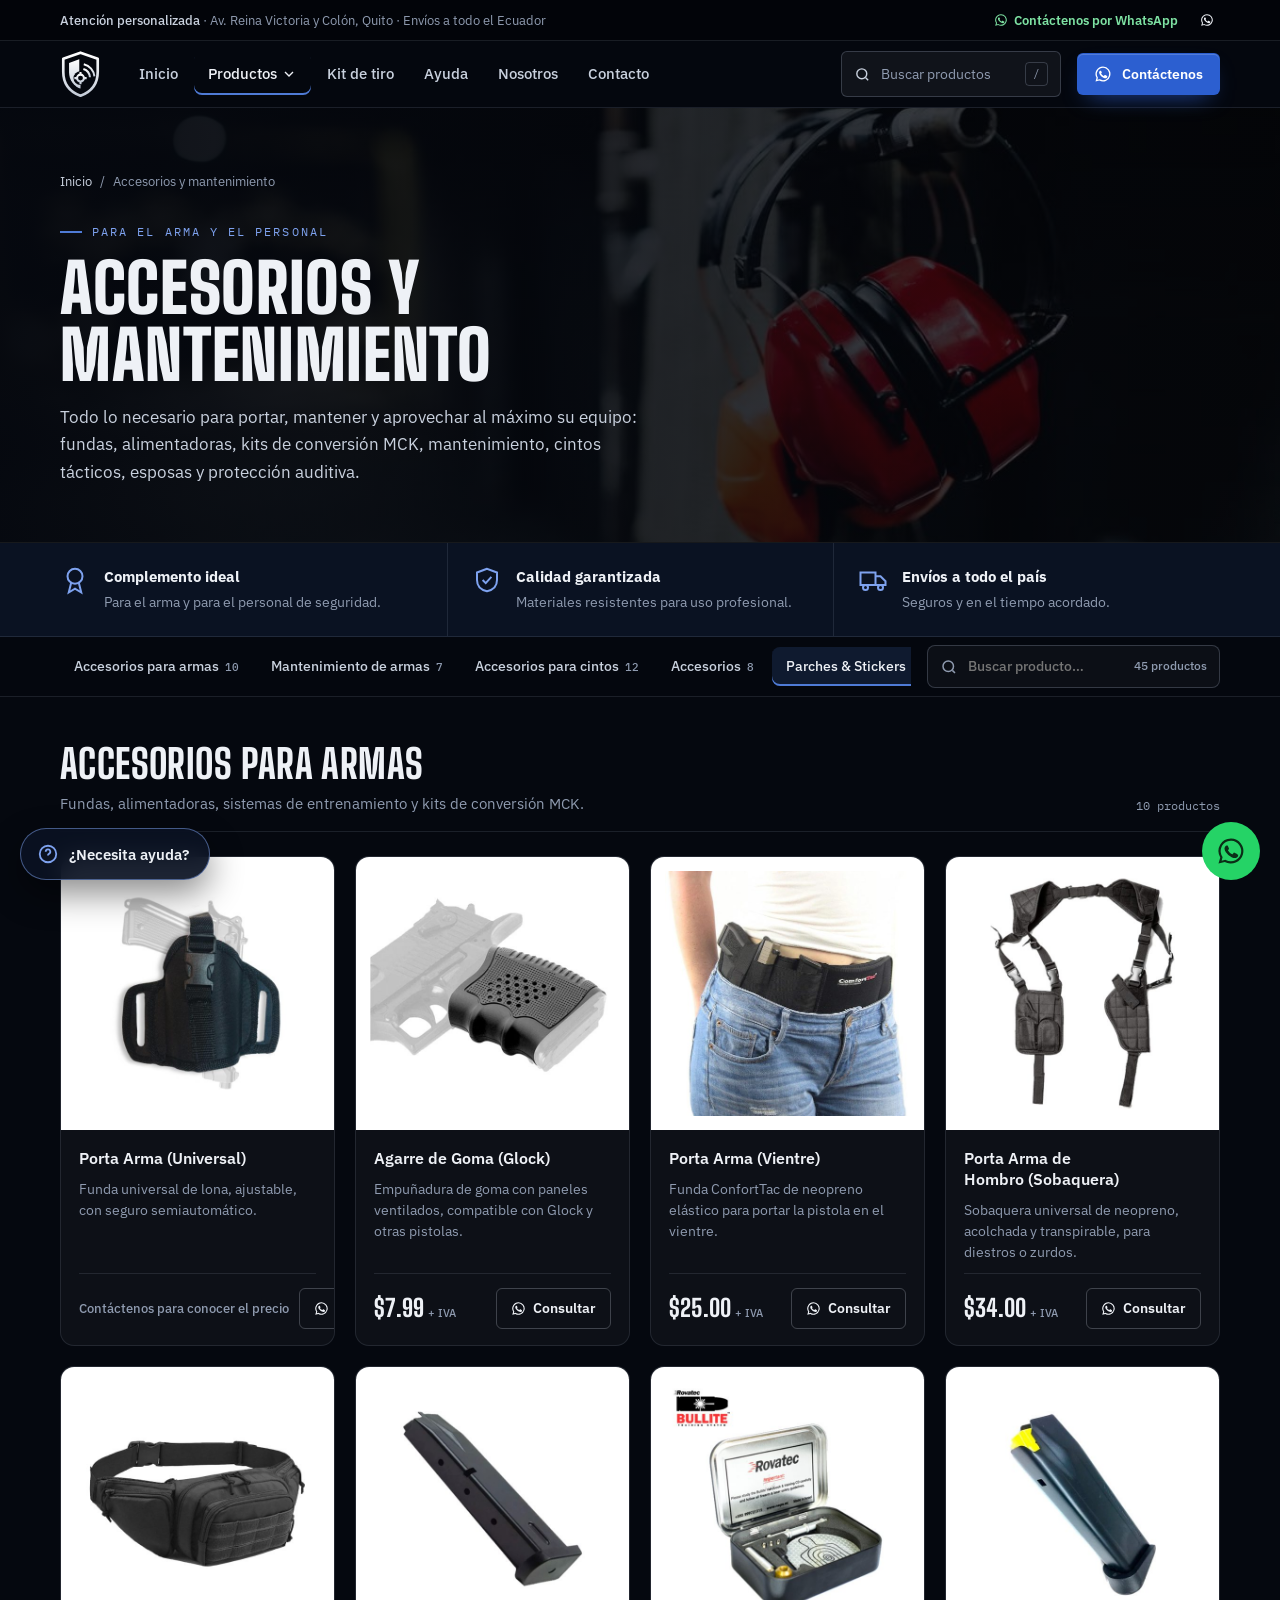
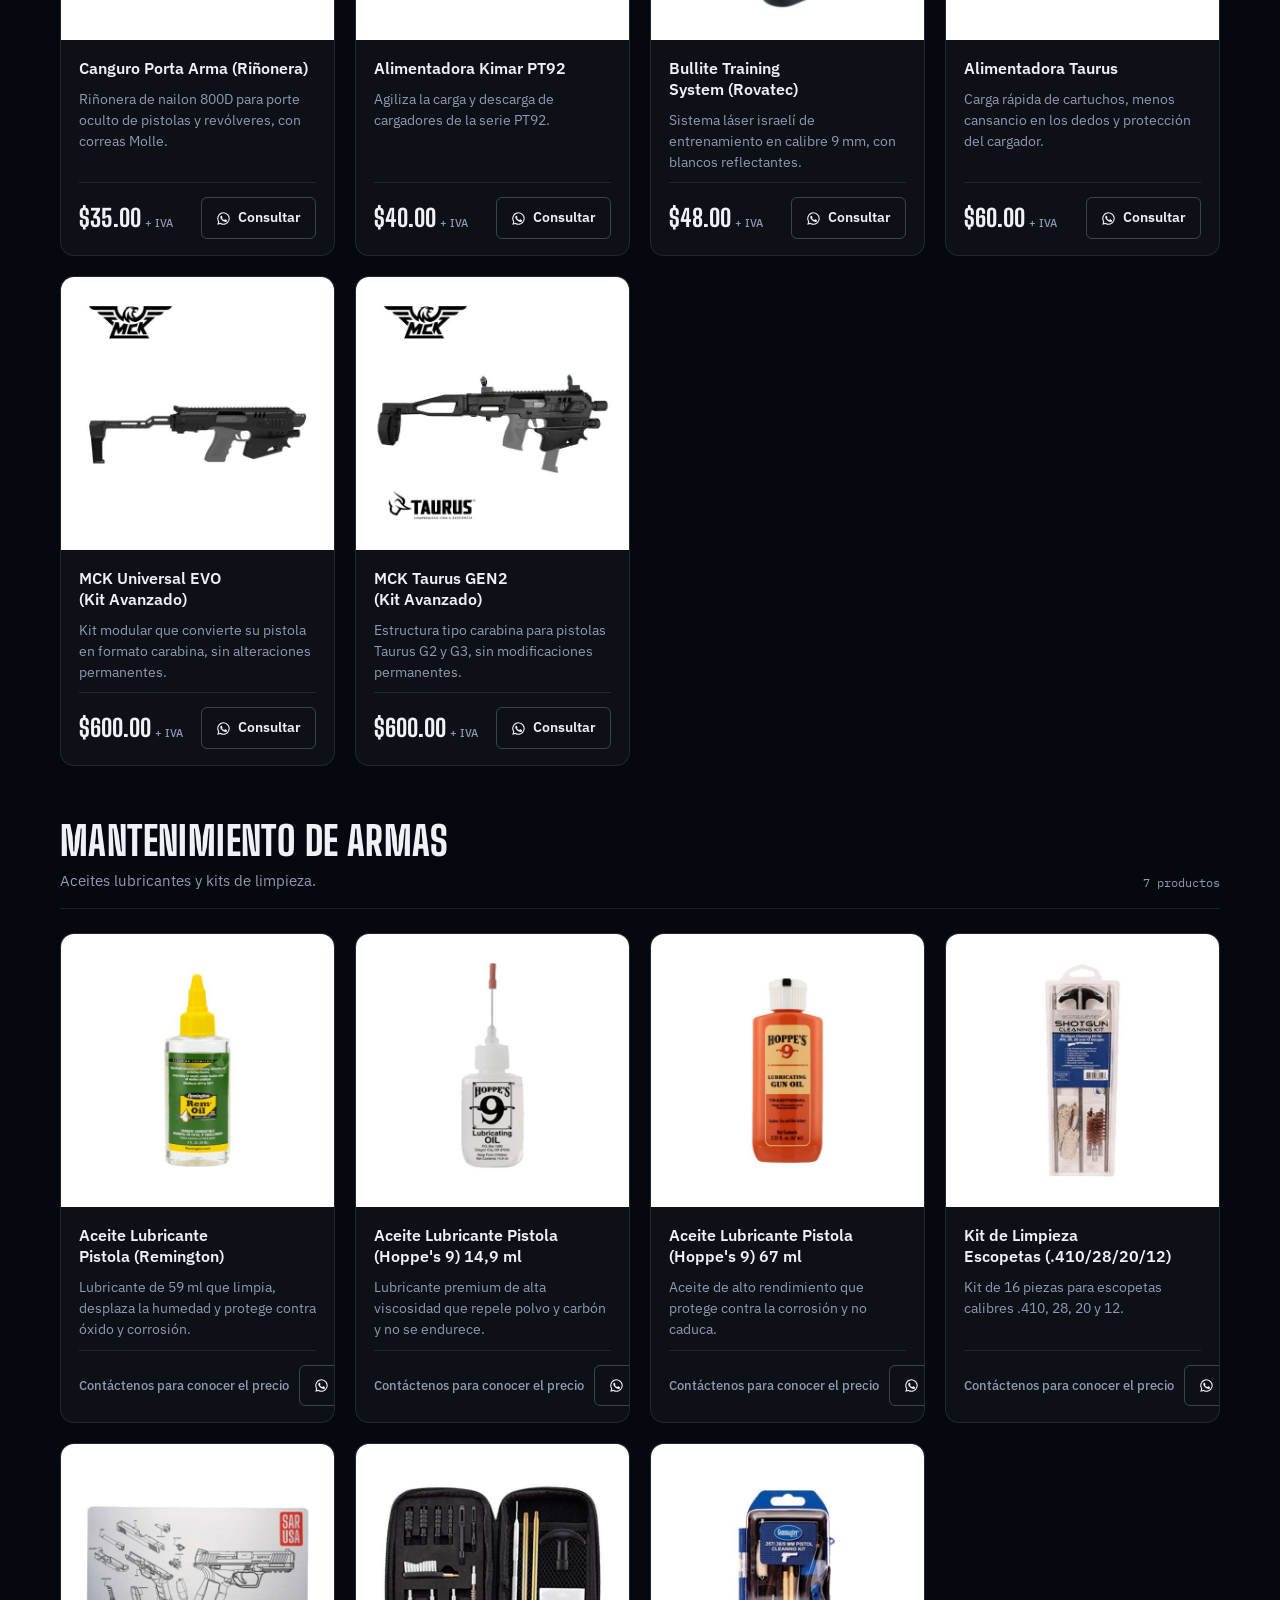
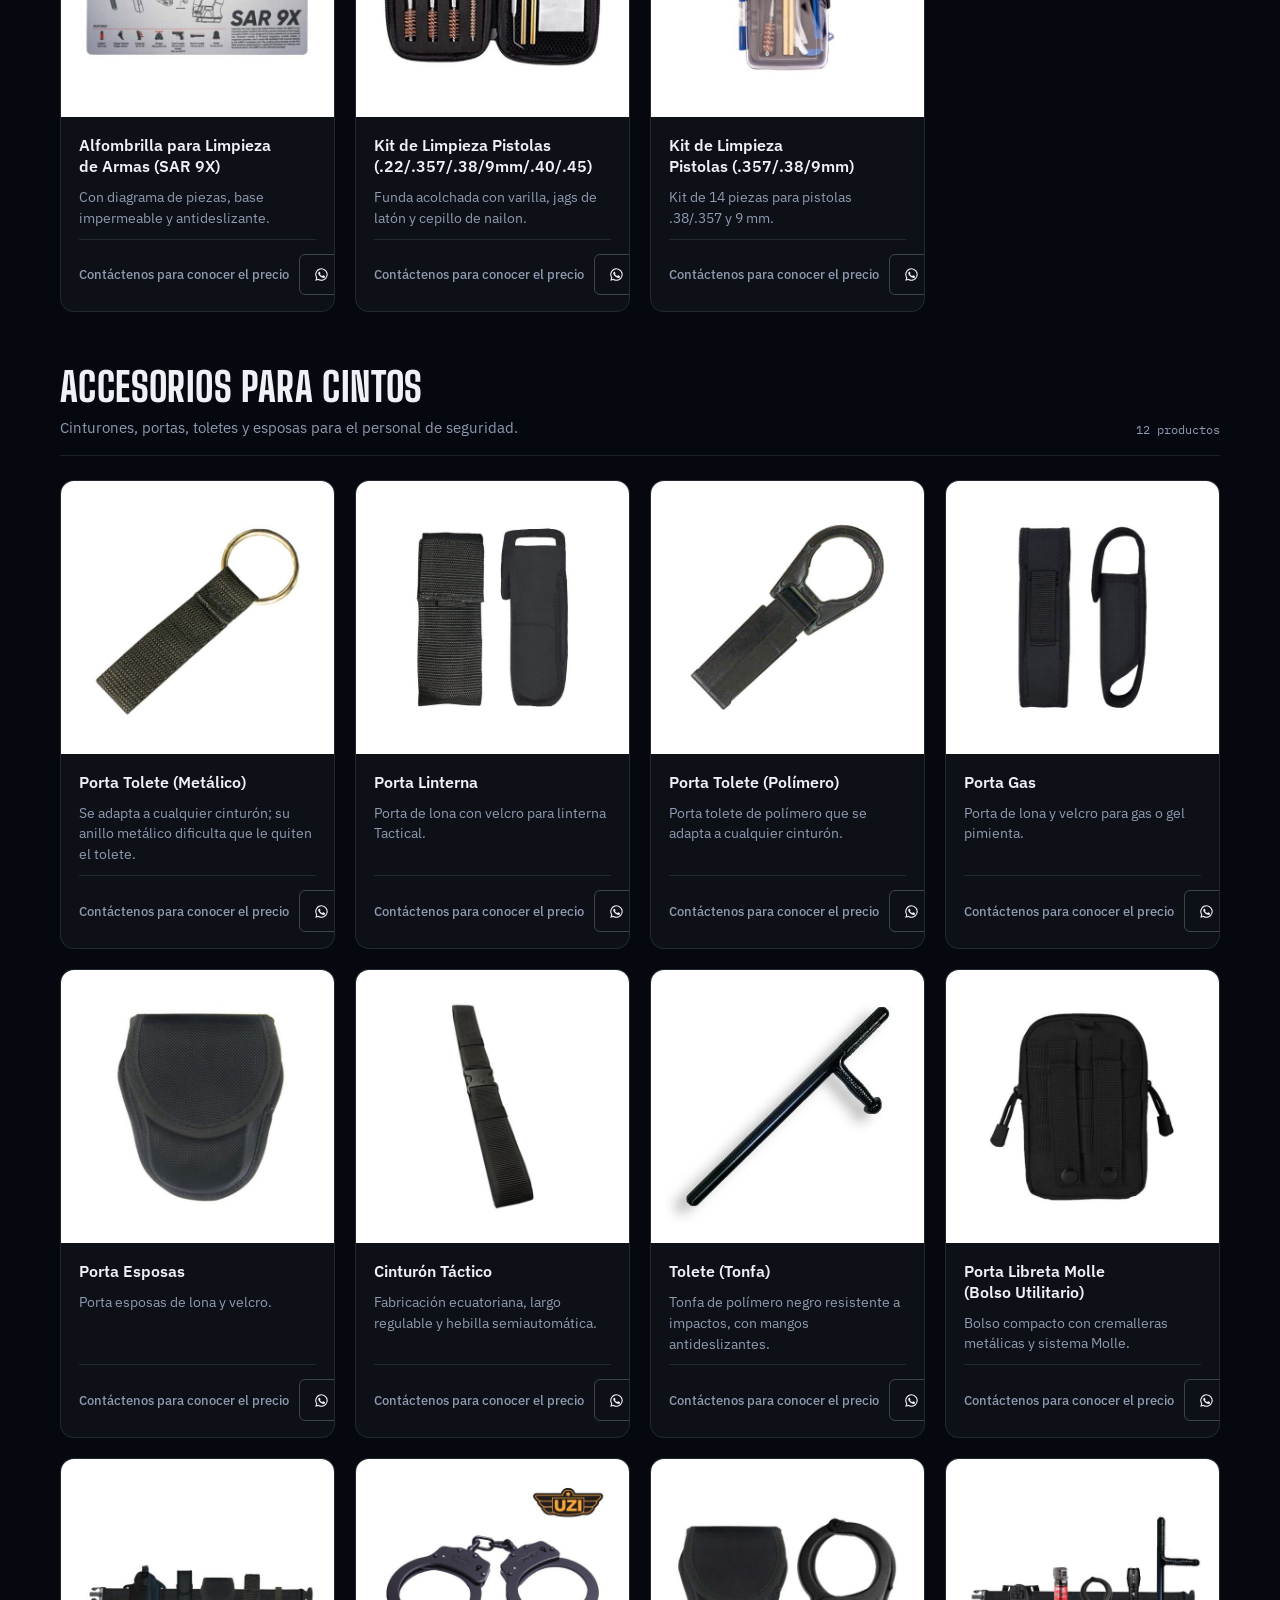
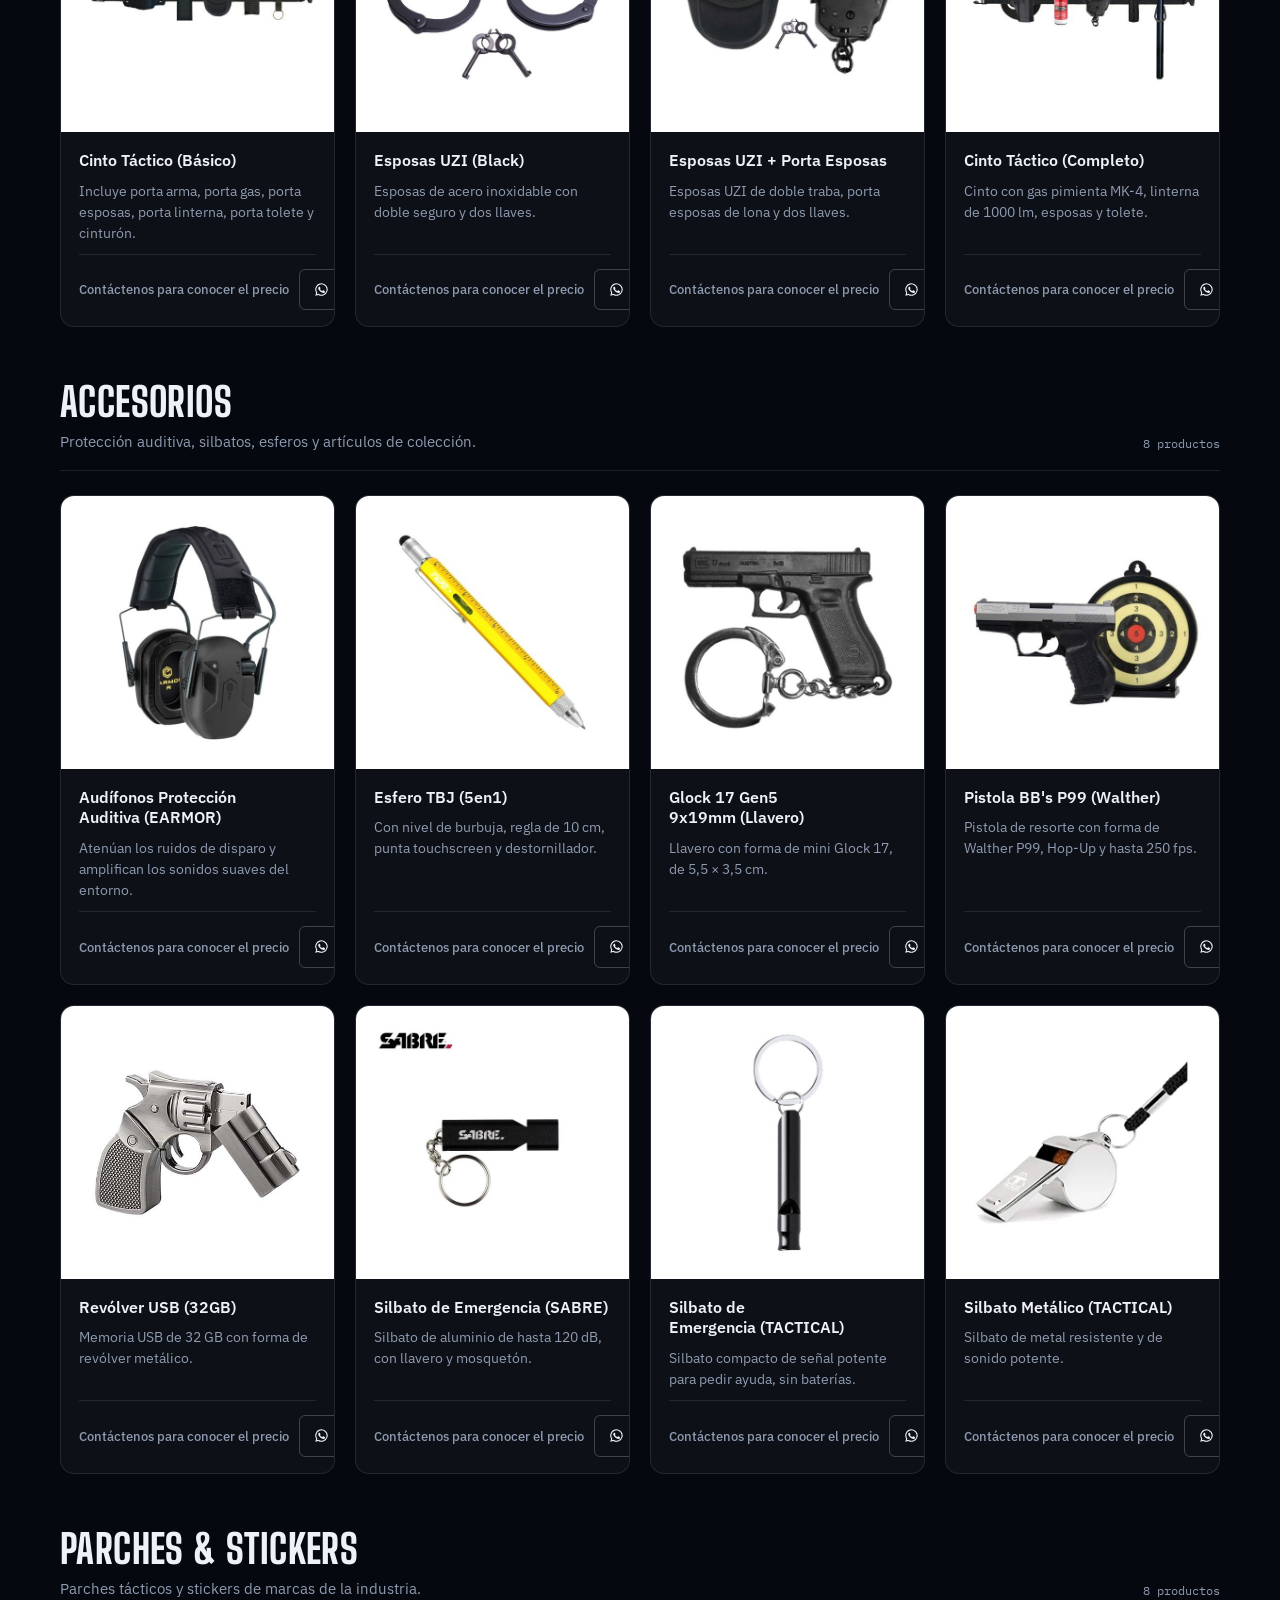
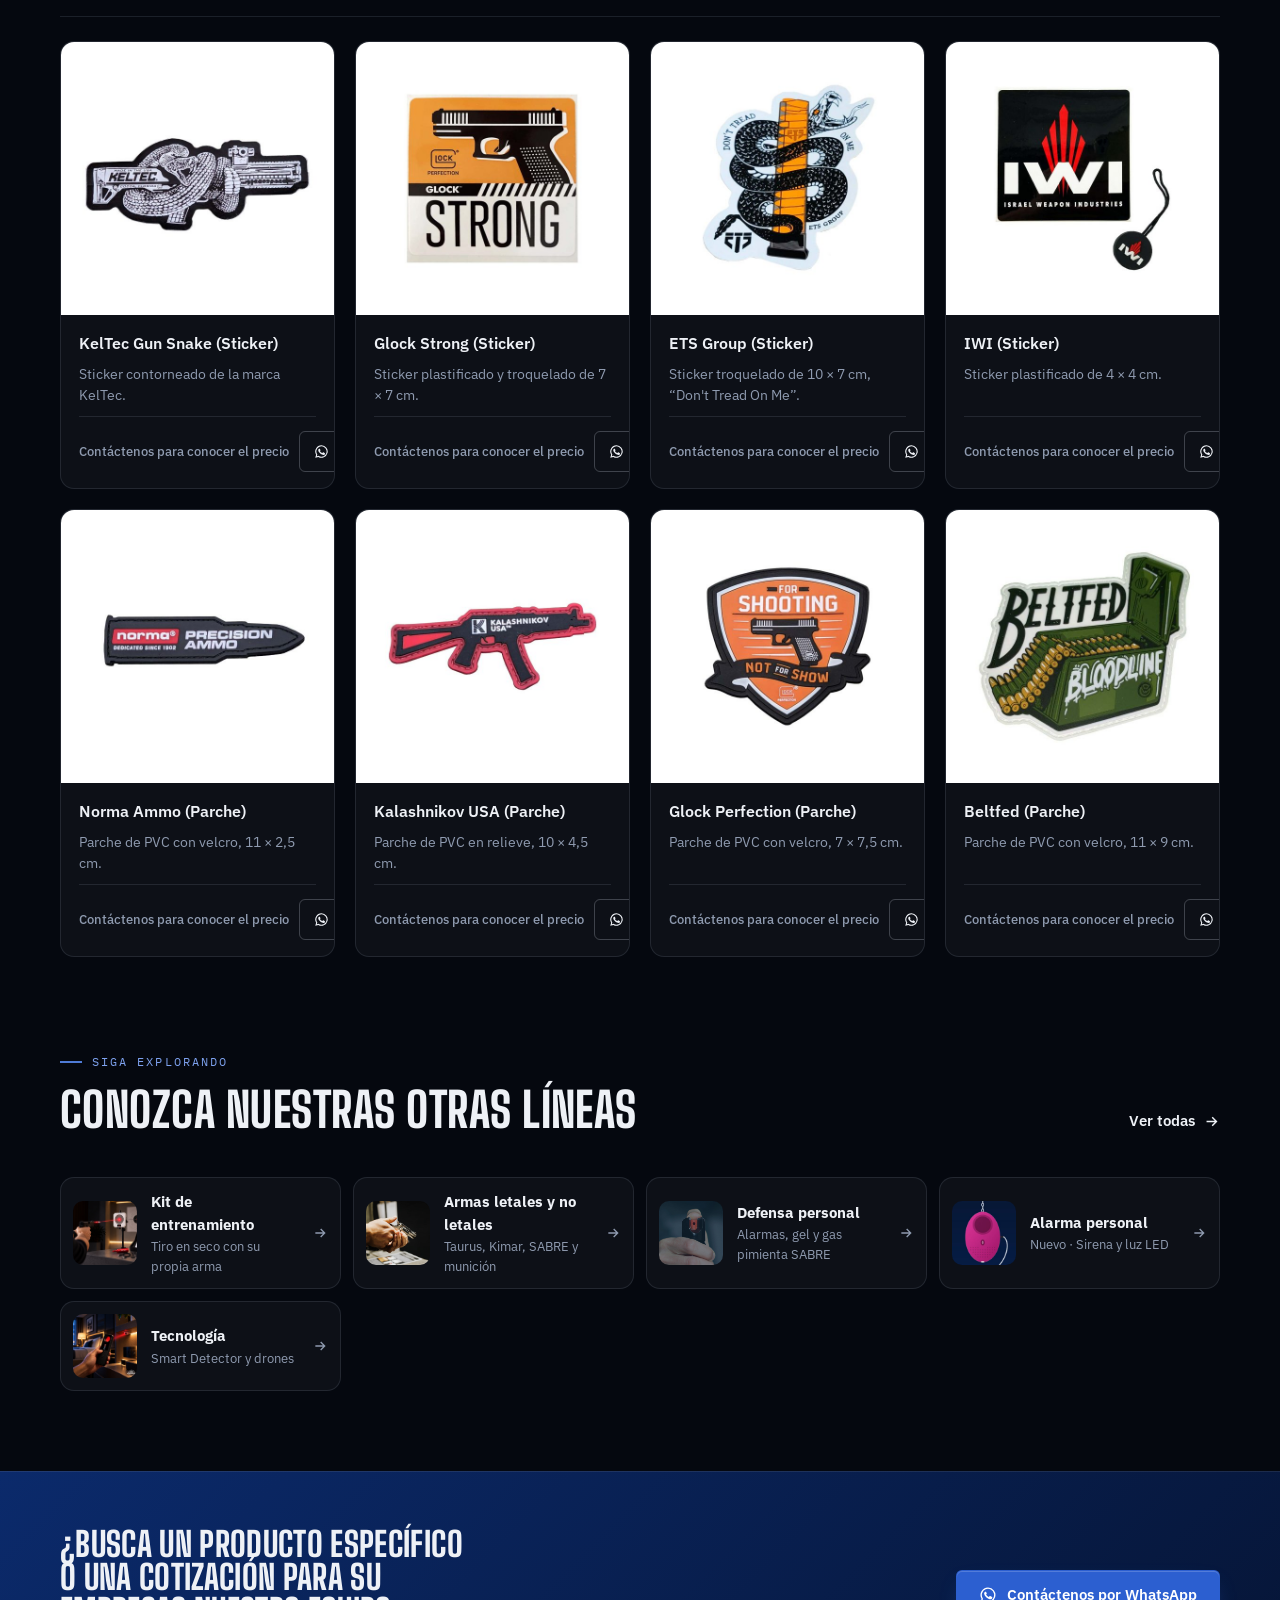
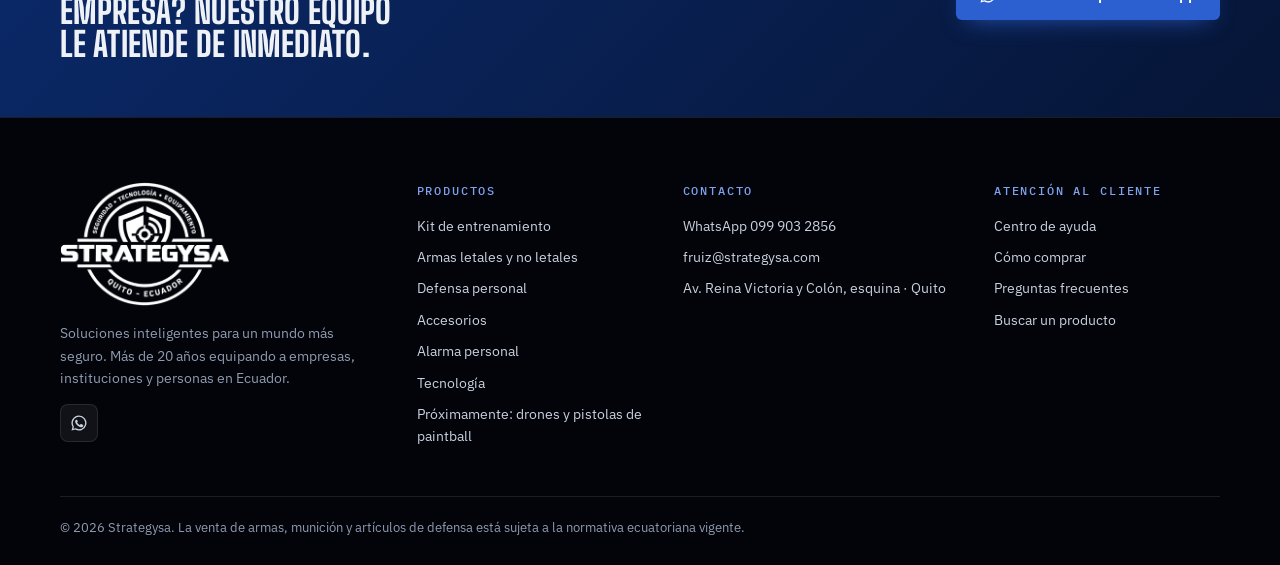
==== commit afc93af3: "Actualiza inventario y precios: kit $89.99, alarma $9.50; retira productos sin stock Co-Authored-By:" ====
--- a/accesorios.html
+++ b/accesorios.html
@@ -37,9 +37,9 @@
   <span class="eyebrow">Para el arma y el personal</span>
   <h1>Accesorios y mantenimiento</h1>
   <p>Todo lo necesario para portar, mantener y aprovechar al máximo su equipo: fundas, alimentadoras, kits de conversión MCK, mantenimiento, cintos tácticos, esposas y protección auditiva.</p>
-</div></section><section class="assure"><div class="wrap"><ul><li><svg viewBox="0 0 24 24" fill="none" stroke="currentColor" stroke-width="1.6" aria-hidden="true"><circle cx="12" cy="9" r="6"/><path d="m9 14-2 8 5-3 5 3-2-8"/></svg><div><b>Complemento ideal</b><span>Para el arma y para el personal de seguridad.</span></div></li><li><svg viewBox="0 0 24 24" fill="none" stroke="currentColor" stroke-width="1.6" aria-hidden="true"><path d="M12 3 4 6v6c0 5 3.5 8 8 9 4.5-1 8-4 8-9V6l-8-3Z"/><path d="m8.5 12 2.5 2.5 4.5-5"/></svg><div><b>Calidad garantizada</b><span>Materiales resistentes para uso profesional.</span></div></li><li><svg viewBox="0 0 24 24" fill="none" stroke="currentColor" stroke-width="1.6" aria-hidden="true"><path d="M2 6h12v10H2zM14 9h4l4 4v3h-8z"/><circle cx="6" cy="18" r="2"/><circle cx="18" cy="18" r="2"/></svg><div><b>Envíos a todo el país</b><span>Seguros y en el tiempo acordado.</span></div></li></ul></div></section><nav class="subnav" aria-label="Categorías"><div class="wrap"><div class="sublinks"><a href="#accarmas">Accesorios para armas<span>11</span></a><a href="#mantenimiento">Mantenimiento de armas<span>7</span></a><a href="#cintos">Accesorios para cintos<span>12</span></a><a href="#accesorios">Accesorios<span>8</span></a><a href="#parches">Parches &amp; Stickers<span>8</span></a></div>
+</div></section><section class="assure"><div class="wrap"><ul><li><svg viewBox="0 0 24 24" fill="none" stroke="currentColor" stroke-width="1.6" aria-hidden="true"><circle cx="12" cy="9" r="6"/><path d="m9 14-2 8 5-3 5 3-2-8"/></svg><div><b>Complemento ideal</b><span>Para el arma y para el personal de seguridad.</span></div></li><li><svg viewBox="0 0 24 24" fill="none" stroke="currentColor" stroke-width="1.6" aria-hidden="true"><path d="M12 3 4 6v6c0 5 3.5 8 8 9 4.5-1 8-4 8-9V6l-8-3Z"/><path d="m8.5 12 2.5 2.5 4.5-5"/></svg><div><b>Calidad garantizada</b><span>Materiales resistentes para uso profesional.</span></div></li><li><svg viewBox="0 0 24 24" fill="none" stroke="currentColor" stroke-width="1.6" aria-hidden="true"><path d="M2 6h12v10H2zM14 9h4l4 4v3h-8z"/><circle cx="6" cy="18" r="2"/><circle cx="18" cy="18" r="2"/></svg><div><b>Envíos a todo el país</b><span>Seguros y en el tiempo acordado.</span></div></li></ul></div></section><nav class="subnav" aria-label="Categorías"><div class="wrap"><div class="sublinks"><a href="#accarmas">Accesorios para armas<span>10</span></a><a href="#mantenimiento">Mantenimiento de armas<span>7</span></a><a href="#cintos">Accesorios para cintos<span>12</span></a><a href="#accesorios">Accesorios<span>8</span></a><a href="#parches">Parches &amp; Stickers<span>8</span></a></div>
 <label class="search sm" for="q-buscar"><svg viewBox="0 0 24 24" fill="none" stroke="currentColor" stroke-width="2" aria-hidden="true"><circle cx="11" cy="11" r="7"/><path d="m20 20-3.5-3.5"/></svg><input id="q-buscar" type="search" placeholder="Buscar producto…" autocomplete="off"><span class="count" id="q-count"></span></label></div></nav>
-<p class="wrap noresults" id="noresults" hidden>No encontramos productos con ese nombre. Escríbanos y con gusto le ayudaremos a encontrarlo.</p><section class="group" id="accarmas"><div class="wrap"><div class="ghead"><div><h2>Accesorios para armas</h2><p>Fundas, alimentadoras, sistemas de entrenamiento y kits de conversión MCK.</p></div><span class="gcount">11 productos</span></div><div class="pgrid"><article class="prod" id="p-porta-arma-universal" data-name="porta arma (universal)"><div class="pimg"><img src="img/p/porta-arma-universal.jpg" alt="Porta Arma (Universal)" loading="lazy"></div><div class="pbody"><h3>Porta Arma (Universal)</h3><p class="pdesc">Funda universal de lona, ajustable, con seguro semiautomático.</p><div class="pfoot"><span class="price ask">Contáctenos para conocer el precio</span><a class="pbtn" target="_blank" rel="noopener" href="https://wa.me/593999032856?text=Hola%20Strategysa%2C%20quisiera%20informaci%C3%B3n%20y%20precio%20de%3A%20Porta%20Arma%20%28Universal%29"><svg viewBox="0 0 24 24" fill="currentColor" aria-hidden="true"><path d="M12 2a10 10 0 0 0-8.6 15.1L2 22l5-1.3A10 10 0 1 0 12 2Zm0 18.2a8.2 8.2 0 0 1-4.2-1.1l-.3-.2-3 .8.8-2.9-.2-.3A8.2 8.2 0 1 1 12 20.2Zm4.5-6.1c-.2-.1-1.5-.7-1.7-.8s-.4-.1-.6.1-.7.8-.8 1-.3.2-.5.1a6.7 6.7 0 0 1-3.3-2.9c-.3-.4.3-.4.7-1.3a.5.5 0 0 0 0-.5l-.8-1.8c-.2-.5-.4-.4-.6-.4h-.5a1 1 0 0 0-.7.3 3 3 0 0 0-.9 2.2 5.2 5.2 0 0 0 1.1 2.8 11.9 11.9 0 0 0 4.6 4c1.7.7 2.3.8 3.2.7a2.7 2.7 0 0 0 1.8-1.3 2.2 2.2 0 0 0 .2-1.3c-.1-.1-.3-.2-.5-.3Z"/></svg>Consultar</a></div></div></article><article class="prod" id="p-agarre-de-goma-glock" data-name="agarre de goma (glock)"><div class="pimg"><img src="img/p/agarre-de-goma-glock.jpg" alt="Agarre de Goma (Glock)" loading="lazy"></div><div class="pbody"><h3>Agarre de Goma (Glock)</h3><p class="pdesc">Empuñadura de goma con paneles ventilados, compatible con Glock y otras pistolas.</p><div class="pfoot"><span class="price">$7.99<small>+ IVA</small></span><a class="pbtn" target="_blank" rel="noopener" href="https://wa.me/593999032856?text=Hola%20Strategysa%2C%20quisiera%20informaci%C3%B3n%20y%20precio%20de%3A%20Agarre%20de%20Goma%20%28Glock%29"><svg viewBox="0 0 24 24" fill="currentColor" aria-hidden="true"><path d="M12 2a10 10 0 0 0-8.6 15.1L2 22l5-1.3A10 10 0 1 0 12 2Zm0 18.2a8.2 8.2 0 0 1-4.2-1.1l-.3-.2-3 .8.8-2.9-.2-.3A8.2 8.2 0 1 1 12 20.2Zm4.5-6.1c-.2-.1-1.5-.7-1.7-.8s-.4-.1-.6.1-.7.8-.8 1-.3.2-.5.1a6.7 6.7 0 0 1-3.3-2.9c-.3-.4.3-.4.7-1.3a.5.5 0 0 0 0-.5l-.8-1.8c-.2-.5-.4-.4-.6-.4h-.5a1 1 0 0 0-.7.3 3 3 0 0 0-.9 2.2 5.2 5.2 0 0 0 1.1 2.8 11.9 11.9 0 0 0 4.6 4c1.7.7 2.3.8 3.2.7a2.7 2.7 0 0 0 1.8-1.3 2.2 2.2 0 0 0 .2-1.3c-.1-.1-.3-.2-.5-.3Z"/></svg>Consultar</a></div></div></article><article class="prod" id="p-funda-porta-escopeta" data-name="funda porta escopeta"><div class="pimg"><img src="img/p/funda-porta-escopeta.jpg" alt="Funda Porta Escopeta" loading="lazy"></div><div class="pbody"><h3>Funda Porta Escopeta</h3><p class="pdesc">Estuche Valor de lona con cierre de nylon e interior acolchado.</p><div class="pfoot"><span class="price ask">Contáctenos para conocer el precio</span><a class="pbtn" target="_blank" rel="noopener" href="https://wa.me/593999032856?text=Hola%20Strategysa%2C%20quisiera%20informaci%C3%B3n%20y%20precio%20de%3A%20Funda%20Porta%20Escopeta"><svg viewBox="0 0 24 24" fill="currentColor" aria-hidden="true"><path d="M12 2a10 10 0 0 0-8.6 15.1L2 22l5-1.3A10 10 0 1 0 12 2Zm0 18.2a8.2 8.2 0 0 1-4.2-1.1l-.3-.2-3 .8.8-2.9-.2-.3A8.2 8.2 0 1 1 12 20.2Zm4.5-6.1c-.2-.1-1.5-.7-1.7-.8s-.4-.1-.6.1-.7.8-.8 1-.3.2-.5.1a6.7 6.7 0 0 1-3.3-2.9c-.3-.4.3-.4.7-1.3a.5.5 0 0 0 0-.5l-.8-1.8c-.2-.5-.4-.4-.6-.4h-.5a1 1 0 0 0-.7.3 3 3 0 0 0-.9 2.2 5.2 5.2 0 0 0 1.1 2.8 11.9 11.9 0 0 0 4.6 4c1.7.7 2.3.8 3.2.7a2.7 2.7 0 0 0 1.8-1.3 2.2 2.2 0 0 0 .2-1.3c-.1-.1-.3-.2-.5-.3Z"/></svg>Consultar</a></div></div></article><article class="prod" id="p-porta-arma-vientre" data-name="porta arma (vientre)"><div class="pimg"><img src="img/p/porta-arma-vientre.jpg" alt="Porta Arma (Vientre)" loading="lazy"></div><div class="pbody"><h3>Porta Arma (Vientre)</h3><p class="pdesc">Funda ConfortTac de neopreno elástico para portar la pistola en el vientre.</p><div class="pfoot"><span class="price">$25.00<small>+ IVA</small></span><a class="pbtn" target="_blank" rel="noopener" href="https://wa.me/593999032856?text=Hola%20Strategysa%2C%20quisiera%20informaci%C3%B3n%20y%20precio%20de%3A%20Porta%20Arma%20%28Vientre%29"><svg viewBox="0 0 24 24" fill="currentColor" aria-hidden="true"><path d="M12 2a10 10 0 0 0-8.6 15.1L2 22l5-1.3A10 10 0 1 0 12 2Zm0 18.2a8.2 8.2 0 0 1-4.2-1.1l-.3-.2-3 .8.8-2.9-.2-.3A8.2 8.2 0 1 1 12 20.2Zm4.5-6.1c-.2-.1-1.5-.7-1.7-.8s-.4-.1-.6.1-.7.8-.8 1-.3.2-.5.1a6.7 6.7 0 0 1-3.3-2.9c-.3-.4.3-.4.7-1.3a.5.5 0 0 0 0-.5l-.8-1.8c-.2-.5-.4-.4-.6-.4h-.5a1 1 0 0 0-.7.3 3 3 0 0 0-.9 2.2 5.2 5.2 0 0 0 1.1 2.8 11.9 11.9 0 0 0 4.6 4c1.7.7 2.3.8 3.2.7a2.7 2.7 0 0 0 1.8-1.3 2.2 2.2 0 0 0 .2-1.3c-.1-.1-.3-.2-.5-.3Z"/></svg>Consultar</a></div></div></article><article class="prod" id="p-porta-arma-de-hombro-sobaquera" data-name="porta arma de hombro (sobaquera)"><div class="pimg"><img src="img/p/porta-arma-de-hombro-sobaquera.jpg" alt="Porta Arma de Hombro (Sobaquera)" loading="lazy"></div><div class="pbody"><h3>Porta Arma de Hombro (Sobaquera)</h3><p class="pdesc">Sobaquera universal de neopreno, acolchada y transpirable, para diestros o zurdos.</p><div class="pfoot"><span class="price">$34.00<small>+ IVA</small></span><a class="pbtn" target="_blank" rel="noopener" href="https://wa.me/593999032856?text=Hola%20Strategysa%2C%20quisiera%20informaci%C3%B3n%20y%20precio%20de%3A%20Porta%20Arma%20de%20Hombro%20%28Sobaquera%29"><svg viewBox="0 0 24 24" fill="currentColor" aria-hidden="true"><path d="M12 2a10 10 0 0 0-8.6 15.1L2 22l5-1.3A10 10 0 1 0 12 2Zm0 18.2a8.2 8.2 0 0 1-4.2-1.1l-.3-.2-3 .8.8-2.9-.2-.3A8.2 8.2 0 1 1 12 20.2Zm4.5-6.1c-.2-.1-1.5-.7-1.7-.8s-.4-.1-.6.1-.7.8-.8 1-.3.2-.5.1a6.7 6.7 0 0 1-3.3-2.9c-.3-.4.3-.4.7-1.3a.5.5 0 0 0 0-.5l-.8-1.8c-.2-.5-.4-.4-.6-.4h-.5a1 1 0 0 0-.7.3 3 3 0 0 0-.9 2.2 5.2 5.2 0 0 0 1.1 2.8 11.9 11.9 0 0 0 4.6 4c1.7.7 2.3.8 3.2.7a2.7 2.7 0 0 0 1.8-1.3 2.2 2.2 0 0 0 .2-1.3c-.1-.1-.3-.2-.5-.3Z"/></svg>Consultar</a></div></div></article><article class="prod" id="p-canguro-porta-arma-rinonera" data-name="canguro porta arma (riñonera)"><div class="pimg"><img src="img/p/canguro-porta-arma-rinonera.jpg" alt="Canguro Porta Arma (Riñonera)" loading="lazy"></div><div class="pbody"><h3>Canguro Porta Arma (Riñonera)</h3><p class="pdesc">Riñonera de nailon 800D para porte oculto de pistolas y revólveres, con correas Molle.</p><div class="pfoot"><span class="price">$35.00<small>+ IVA</small></span><a class="pbtn" target="_blank" rel="noopener" href="https://wa.me/593999032856?text=Hola%20Strategysa%2C%20quisiera%20informaci%C3%B3n%20y%20precio%20de%3A%20Canguro%20Porta%20Arma%20%28Ri%C3%B1onera%29"><svg viewBox="0 0 24 24" fill="currentColor" aria-hidden="true"><path d="M12 2a10 10 0 0 0-8.6 15.1L2 22l5-1.3A10 10 0 1 0 12 2Zm0 18.2a8.2 8.2 0 0 1-4.2-1.1l-.3-.2-3 .8.8-2.9-.2-.3A8.2 8.2 0 1 1 12 20.2Zm4.5-6.1c-.2-.1-1.5-.7-1.7-.8s-.4-.1-.6.1-.7.8-.8 1-.3.2-.5.1a6.7 6.7 0 0 1-3.3-2.9c-.3-.4.3-.4.7-1.3a.5.5 0 0 0 0-.5l-.8-1.8c-.2-.5-.4-.4-.6-.4h-.5a1 1 0 0 0-.7.3 3 3 0 0 0-.9 2.2 5.2 5.2 0 0 0 1.1 2.8 11.9 11.9 0 0 0 4.6 4c1.7.7 2.3.8 3.2.7a2.7 2.7 0 0 0 1.8-1.3 2.2 2.2 0 0 0 .2-1.3c-.1-.1-.3-.2-.5-.3Z"/></svg>Consultar</a></div></div></article><article class="prod" id="p-alimentadora-kimar-pt92" data-name="alimentadora kimar pt92"><div class="pimg"><img src="img/p/alimentadora-kimar-pt92.jpg" alt="Alimentadora Kimar PT92" loading="lazy"></div><div class="pbody"><h3>Alimentadora Kimar PT92</h3><p class="pdesc">Agiliza la carga y descarga de cargadores de la serie PT92.</p><div class="pfoot"><span class="price">$40.00<small>+ IVA</small></span><a class="pbtn" target="_blank" rel="noopener" href="https://wa.me/593999032856?text=Hola%20Strategysa%2C%20quisiera%20informaci%C3%B3n%20y%20precio%20de%3A%20Alimentadora%20Kimar%20PT92"><svg viewBox="0 0 24 24" fill="currentColor" aria-hidden="true"><path d="M12 2a10 10 0 0 0-8.6 15.1L2 22l5-1.3A10 10 0 1 0 12 2Zm0 18.2a8.2 8.2 0 0 1-4.2-1.1l-.3-.2-3 .8.8-2.9-.2-.3A8.2 8.2 0 1 1 12 20.2Zm4.5-6.1c-.2-.1-1.5-.7-1.7-.8s-.4-.1-.6.1-.7.8-.8 1-.3.2-.5.1a6.7 6.7 0 0 1-3.3-2.9c-.3-.4.3-.4.7-1.3a.5.5 0 0 0 0-.5l-.8-1.8c-.2-.5-.4-.4-.6-.4h-.5a1 1 0 0 0-.7.3 3 3 0 0 0-.9 2.2 5.2 5.2 0 0 0 1.1 2.8 11.9 11.9 0 0 0 4.6 4c1.7.7 2.3.8 3.2.7a2.7 2.7 0 0 0 1.8-1.3 2.2 2.2 0 0 0 .2-1.3c-.1-.1-.3-.2-.5-.3Z"/></svg>Consultar</a></div></div></article><article class="prod" id="p-bullite-training-system-rovatec" data-name="bullite training system (rovatec)"><div class="pimg"><img src="img/p/bullite-training-system-rovatec.jpg" alt="Bullite Training System (Rovatec)" loading="lazy"></div><div class="pbody"><h3>Bullite Training System (Rovatec)</h3><p class="pdesc">Sistema láser israelí de entrenamiento en calibre 9 mm, con blancos reflectantes.</p><div class="pfoot"><span class="price">$48.00<small>+ IVA</small></span><a class="pbtn" target="_blank" rel="noopener" href="https://wa.me/593999032856?text=Hola%20Strategysa%2C%20quisiera%20informaci%C3%B3n%20y%20precio%20de%3A%20Bullite%20Training%20System%20%28Rovatec%29"><svg viewBox="0 0 24 24" fill="currentColor" aria-hidden="true"><path d="M12 2a10 10 0 0 0-8.6 15.1L2 22l5-1.3A10 10 0 1 0 12 2Zm0 18.2a8.2 8.2 0 0 1-4.2-1.1l-.3-.2-3 .8.8-2.9-.2-.3A8.2 8.2 0 1 1 12 20.2Zm4.5-6.1c-.2-.1-1.5-.7-1.7-.8s-.4-.1-.6.1-.7.8-.8 1-.3.2-.5.1a6.7 6.7 0 0 1-3.3-2.9c-.3-.4.3-.4.7-1.3a.5.5 0 0 0 0-.5l-.8-1.8c-.2-.5-.4-.4-.6-.4h-.5a1 1 0 0 0-.7.3 3 3 0 0 0-.9 2.2 5.2 5.2 0 0 0 1.1 2.8 11.9 11.9 0 0 0 4.6 4c1.7.7 2.3.8 3.2.7a2.7 2.7 0 0 0 1.8-1.3 2.2 2.2 0 0 0 .2-1.3c-.1-.1-.3-.2-.5-.3Z"/></svg>Consultar</a></div></div></article><article class="prod" id="p-alimentadora-taurus" data-name="alimentadora taurus"><div class="pimg"><img src="img/p/alimentadora-taurus.jpg" alt="Alimentadora Taurus" loading="lazy"></div><div class="pbody"><h3>Alimentadora Taurus</h3><p class="pdesc">Carga rápida de cartuchos, menos cansancio en los dedos y protección del cargador.</p><div class="pfoot"><span class="price">$60.00<small>+ IVA</small></span><a class="pbtn" target="_blank" rel="noopener" href="https://wa.me/593999032856?text=Hola%20Strategysa%2C%20quisiera%20informaci%C3%B3n%20y%20precio%20de%3A%20Alimentadora%20Taurus"><svg viewBox="0 0 24 24" fill="currentColor" aria-hidden="true"><path d="M12 2a10 10 0 0 0-8.6 15.1L2 22l5-1.3A10 10 0 1 0 12 2Zm0 18.2a8.2 8.2 0 0 1-4.2-1.1l-.3-.2-3 .8.8-2.9-.2-.3A8.2 8.2 0 1 1 12 20.2Zm4.5-6.1c-.2-.1-1.5-.7-1.7-.8s-.4-.1-.6.1-.7.8-.8 1-.3.2-.5.1a6.7 6.7 0 0 1-3.3-2.9c-.3-.4.3-.4.7-1.3a.5.5 0 0 0 0-.5l-.8-1.8c-.2-.5-.4-.4-.6-.4h-.5a1 1 0 0 0-.7.3 3 3 0 0 0-.9 2.2 5.2 5.2 0 0 0 1.1 2.8 11.9 11.9 0 0 0 4.6 4c1.7.7 2.3.8 3.2.7a2.7 2.7 0 0 0 1.8-1.3 2.2 2.2 0 0 0 .2-1.3c-.1-.1-.3-.2-.5-.3Z"/></svg>Consultar</a></div></div></article><article class="prod" id="p-mck-universal-evo-kit-avanzado" data-name="mck universal evo (kit avanzado)"><div class="pimg"><img src="img/p/mck-universal-evo-kit-avanzado.jpg" alt="MCK Universal EVO (Kit Avanzado)" loading="lazy"></div><div class="pbody"><h3>MCK Universal EVO (Kit Avanzado)</h3><p class="pdesc">Kit modular que convierte su pistola en formato carabina, sin alteraciones permanentes.</p><div class="pfoot"><span class="price">$600.00<small>+ IVA</small></span><a class="pbtn" target="_blank" rel="noopener" href="https://wa.me/593999032856?text=Hola%20Strategysa%2C%20quisiera%20informaci%C3%B3n%20y%20precio%20de%3A%20MCK%20Universal%20EVO%20%28Kit%20Avanzado%29"><svg viewBox="0 0 24 24" fill="currentColor" aria-hidden="true"><path d="M12 2a10 10 0 0 0-8.6 15.1L2 22l5-1.3A10 10 0 1 0 12 2Zm0 18.2a8.2 8.2 0 0 1-4.2-1.1l-.3-.2-3 .8.8-2.9-.2-.3A8.2 8.2 0 1 1 12 20.2Zm4.5-6.1c-.2-.1-1.5-.7-1.7-.8s-.4-.1-.6.1-.7.8-.8 1-.3.2-.5.1a6.7 6.7 0 0 1-3.3-2.9c-.3-.4.3-.4.7-1.3a.5.5 0 0 0 0-.5l-.8-1.8c-.2-.5-.4-.4-.6-.4h-.5a1 1 0 0 0-.7.3 3 3 0 0 0-.9 2.2 5.2 5.2 0 0 0 1.1 2.8 11.9 11.9 0 0 0 4.6 4c1.7.7 2.3.8 3.2.7a2.7 2.7 0 0 0 1.8-1.3 2.2 2.2 0 0 0 .2-1.3c-.1-.1-.3-.2-.5-.3Z"/></svg>Consultar</a></div></div></article><article class="prod" id="p-mck-taurus-gen2-kit-avanzado" data-name="mck taurus gen2 (kit avanzado)"><div class="pimg"><img src="img/p/mck-taurus-gen2-kit-avanzado.jpg" alt="MCK Taurus GEN2 (Kit Avanzado)" loading="lazy"></div><div class="pbody"><h3>MCK Taurus GEN2 (Kit Avanzado)</h3><p class="pdesc">Estructura tipo carabina para pistolas Taurus G2 y G3, sin modificaciones permanentes.</p><div class="pfoot"><span class="price">$600.00<small>+ IVA</small></span><a class="pbtn" target="_blank" rel="noopener" href="https://wa.me/593999032856?text=Hola%20Strategysa%2C%20quisiera%20informaci%C3%B3n%20y%20precio%20de%3A%20MCK%20Taurus%20GEN2%20%28Kit%20Avanzado%29"><svg viewBox="0 0 24 24" fill="currentColor" aria-hidden="true"><path d="M12 2a10 10 0 0 0-8.6 15.1L2 22l5-1.3A10 10 0 1 0 12 2Zm0 18.2a8.2 8.2 0 0 1-4.2-1.1l-.3-.2-3 .8.8-2.9-.2-.3A8.2 8.2 0 1 1 12 20.2Zm4.5-6.1c-.2-.1-1.5-.7-1.7-.8s-.4-.1-.6.1-.7.8-.8 1-.3.2-.5.1a6.7 6.7 0 0 1-3.3-2.9c-.3-.4.3-.4.7-1.3a.5.5 0 0 0 0-.5l-.8-1.8c-.2-.5-.4-.4-.6-.4h-.5a1 1 0 0 0-.7.3 3 3 0 0 0-.9 2.2 5.2 5.2 0 0 0 1.1 2.8 11.9 11.9 0 0 0 4.6 4c1.7.7 2.3.8 3.2.7a2.7 2.7 0 0 0 1.8-1.3 2.2 2.2 0 0 0 .2-1.3c-.1-.1-.3-.2-.5-.3Z"/></svg>Consultar</a></div></div></article></div></div></section><section class="group" id="mantenimiento"><div class="wrap"><div class="ghead"><div><h2>Mantenimiento de armas</h2><p>Aceites lubricantes y kits de limpieza.</p></div><span class="gcount">7 productos</span></div><div class="pgrid"><article class="prod" id="p-aceite-lubricante-pistola-remington" data-name="aceite lubricante pistola (remington)"><div class="pimg"><img src="img/p/aceite-lubricante-pistola-remington.jpg" alt="Aceite Lubricante Pistola (Remington)" loading="lazy"></div><div class="pbody"><h3>Aceite Lubricante Pistola (Remington)</h3><p class="pdesc">Lubricante de 59 ml que limpia, desplaza la humedad y protege contra óxido y corrosión.</p><div class="pfoot"><span class="price ask">Contáctenos para conocer el precio</span><a class="pbtn" target="_blank" rel="noopener" href="https://wa.me/593999032856?text=Hola%20Strategysa%2C%20quisiera%20informaci%C3%B3n%20y%20precio%20de%3A%20Aceite%20Lubricante%20Pistola%20%28Remington%29"><svg viewBox="0 0 24 24" fill="currentColor" aria-hidden="true"><path d="M12 2a10 10 0 0 0-8.6 15.1L2 22l5-1.3A10 10 0 1 0 12 2Zm0 18.2a8.2 8.2 0 0 1-4.2-1.1l-.3-.2-3 .8.8-2.9-.2-.3A8.2 8.2 0 1 1 12 20.2Zm4.5-6.1c-.2-.1-1.5-.7-1.7-.8s-.4-.1-.6.1-.7.8-.8 1-.3.2-.5.1a6.7 6.7 0 0 1-3.3-2.9c-.3-.4.3-.4.7-1.3a.5.5 0 0 0 0-.5l-.8-1.8c-.2-.5-.4-.4-.6-.4h-.5a1 1 0 0 0-.7.3 3 3 0 0 0-.9 2.2 5.2 5.2 0 0 0 1.1 2.8 11.9 11.9 0 0 0 4.6 4c1.7.7 2.3.8 3.2.7a2.7 2.7 0 0 0 1.8-1.3 2.2 2.2 0 0 0 .2-1.3c-.1-.1-.3-.2-.5-.3Z"/></svg>Consultar</a></div></div></article><article class="prod" id="p-aceite-lubricante-pistola-hoppe-s-9-14-9-ml" data-name="aceite lubricante pistola (hoppe&#x27;s 9) 14,9 ml"><div class="pimg"><img src="img/p/aceite-lubricante-pistola-hoppe-s-9-14-9-ml.jpg" alt="Aceite Lubricante Pistola (Hoppe&#x27;s 9) 14,9 ml" loading="lazy"></div><div class="pbody"><h3>Aceite Lubricante Pistola (Hoppe&#x27;s 9) 14,9 ml</h3><p class="pdesc">Lubricante premium de alta viscosidad que repele polvo y carbón y no se endurece.</p><div class="pfoot"><span class="price ask">Contáctenos para conocer el precio</span><a class="pbtn" target="_blank" rel="noopener" href="https://wa.me/593999032856?text=Hola%20Strategysa%2C%20quisiera%20informaci%C3%B3n%20y%20precio%20de%3A%20Aceite%20Lubricante%20Pistola%20%28Hoppe%27s%209%29%2014%2C9%20ml"><svg viewBox="0 0 24 24" fill="currentColor" aria-hidden="true"><path d="M12 2a10 10 0 0 0-8.6 15.1L2 22l5-1.3A10 10 0 1 0 12 2Zm0 18.2a8.2 8.2 0 0 1-4.2-1.1l-.3-.2-3 .8.8-2.9-.2-.3A8.2 8.2 0 1 1 12 20.2Zm4.5-6.1c-.2-.1-1.5-.7-1.7-.8s-.4-.1-.6.1-.7.8-.8 1-.3.2-.5.1a6.7 6.7 0 0 1-3.3-2.9c-.3-.4.3-.4.7-1.3a.5.5 0 0 0 0-.5l-.8-1.8c-.2-.5-.4-.4-.6-.4h-.5a1 1 0 0 0-.7.3 3 3 0 0 0-.9 2.2 5.2 5.2 0 0 0 1.1 2.8 11.9 11.9 0 0 0 4.6 4c1.7.7 2.3.8 3.2.7a2.7 2.7 0 0 0 1.8-1.3 2.2 2.2 0 0 0 .2-1.3c-.1-.1-.3-.2-.5-.3Z"/></svg>Consultar</a></div></div></article><article class="prod" id="p-aceite-lubricante-pistola-hoppe-s-9-67-ml" data-name="aceite lubricante pistola (hoppe&#x27;s 9) 67 ml"><div class="pimg"><img src="img/p/aceite-lubricante-pistola-hoppe-s-9-67-ml.jpg" alt="Aceite Lubricante Pistola (Hoppe&#x27;s 9) 67 ml" loading="lazy"></div><div class="pbody"><h3>Aceite Lubricante Pistola (Hoppe&#x27;s 9) 67 ml</h3><p class="pdesc">Aceite de alto rendimiento que protege contra la corrosión y no caduca.</p><div class="pfoot"><span class="price ask">Contáctenos para conocer el precio</span><a class="pbtn" target="_blank" rel="noopener" href="https://wa.me/593999032856?text=Hola%20Strategysa%2C%20quisiera%20informaci%C3%B3n%20y%20precio%20de%3A%20Aceite%20Lubricante%20Pistola%20%28Hoppe%27s%209%29%2067%20ml"><svg viewBox="0 0 24 24" fill="currentColor" aria-hidden="true"><path d="M12 2a10 10 0 0 0-8.6 15.1L2 22l5-1.3A10 10 0 1 0 12 2Zm0 18.2a8.2 8.2 0 0 1-4.2-1.1l-.3-.2-3 .8.8-2.9-.2-.3A8.2 8.2 0 1 1 12 20.2Zm4.5-6.1c-.2-.1-1.5-.7-1.7-.8s-.4-.1-.6.1-.7.8-.8 1-.3.2-.5.1a6.7 6.7 0 0 1-3.3-2.9c-.3-.4.3-.4.7-1.3a.5.5 0 0 0 0-.5l-.8-1.8c-.2-.5-.4-.4-.6-.4h-.5a1 1 0 0 0-.7.3 3 3 0 0 0-.9 2.2 5.2 5.2 0 0 0 1.1 2.8 11.9 11.9 0 0 0 4.6 4c1.7.7 2.3.8 3.2.7a2.7 2.7 0 0 0 1.8-1.3 2.2 2.2 0 0 0 .2-1.3c-.1-.1-.3-.2-.5-.3Z"/></svg>Consultar</a></div></div></article><article class="prod" id="p-kit-de-limpieza-escopetas-410-28-20-12" data-name="kit de limpieza escopetas (.410/28/20/12)"><div class="pimg"><img src="img/p/kit-de-limpieza-escopetas-410-28-20-12.jpg" alt="Kit de Limpieza Escopetas (.410/28/20/12)" loading="lazy"></div><div class="pbody"><h3>Kit de Limpieza Escopetas (.410/28/20/12)</h3><p class="pdesc">Kit de 16 piezas para escopetas calibres .410, 28, 20 y 12.</p><div class="pfoot"><span class="price ask">Contáctenos para conocer el precio</span><a class="pbtn" target="_blank" rel="noopener" href="https://wa.me/593999032856?text=Hola%20Strategysa%2C%20quisiera%20informaci%C3%B3n%20y%20precio%20de%3A%20Kit%20de%20Limpieza%20Escopetas%20%28.410/28/20/12%29"><svg viewBox="0 0 24 24" fill="currentColor" aria-hidden="true"><path d="M12 2a10 10 0 0 0-8.6 15.1L2 22l5-1.3A10 10 0 1 0 12 2Zm0 18.2a8.2 8.2 0 0 1-4.2-1.1l-.3-.2-3 .8.8-2.9-.2-.3A8.2 8.2 0 1 1 12 20.2Zm4.5-6.1c-.2-.1-1.5-.7-1.7-.8s-.4-.1-.6.1-.7.8-.8 1-.3.2-.5.1a6.7 6.7 0 0 1-3.3-2.9c-.3-.4.3-.4.7-1.3a.5.5 0 0 0 0-.5l-.8-1.8c-.2-.5-.4-.4-.6-.4h-.5a1 1 0 0 0-.7.3 3 3 0 0 0-.9 2.2 5.2 5.2 0 0 0 1.1 2.8 11.9 11.9 0 0 0 4.6 4c1.7.7 2.3.8 3.2.7a2.7 2.7 0 0 0 1.8-1.3 2.2 2.2 0 0 0 .2-1.3c-.1-.1-.3-.2-.5-.3Z"/></svg>Consultar</a></div></div></article><article class="prod" id="p-alfombrilla-para-limpieza-de-armas-sar-9x" data-name="alfombrilla para limpieza de armas (sar 9x)"><div class="pimg"><img src="img/p/alfombrilla-para-limpieza-de-armas-sar-9x.jpg" alt="Alfombrilla para Limpieza de Armas (SAR 9X)" loading="lazy"></div><div class="pbody"><h3>Alfombrilla para Limpieza de Armas (SAR 9X)</h3><p class="pdesc">Con diagrama de piezas, base impermeable y antideslizante.</p><div class="pfoot"><span class="price ask">Contáctenos para conocer el precio</span><a class="pbtn" target="_blank" rel="noopener" href="https://wa.me/593999032856?text=Hola%20Strategysa%2C%20quisiera%20informaci%C3%B3n%20y%20precio%20de%3A%20Alfombrilla%20para%20Limpieza%20de%20Armas%20%28SAR%209X%29"><svg viewBox="0 0 24 24" fill="currentColor" aria-hidden="true"><path d="M12 2a10 10 0 0 0-8.6 15.1L2 22l5-1.3A10 10 0 1 0 12 2Zm0 18.2a8.2 8.2 0 0 1-4.2-1.1l-.3-.2-3 .8.8-2.9-.2-.3A8.2 8.2 0 1 1 12 20.2Zm4.5-6.1c-.2-.1-1.5-.7-1.7-.8s-.4-.1-.6.1-.7.8-.8 1-.3.2-.5.1a6.7 6.7 0 0 1-3.3-2.9c-.3-.4.3-.4.7-1.3a.5.5 0 0 0 0-.5l-.8-1.8c-.2-.5-.4-.4-.6-.4h-.5a1 1 0 0 0-.7.3 3 3 0 0 0-.9 2.2 5.2 5.2 0 0 0 1.1 2.8 11.9 11.9 0 0 0 4.6 4c1.7.7 2.3.8 3.2.7a2.7 2.7 0 0 0 1.8-1.3 2.2 2.2 0 0 0 .2-1.3c-.1-.1-.3-.2-.5-.3Z"/></svg>Consultar</a></div></div></article><article class="prod" id="p-kit-de-limpieza-pistolas-22-357-38-9mm-40-45" data-name="kit de limpieza pistolas (.22/.357/.38/9mm/.40/.45)"><div class="pimg"><img src="img/p/kit-de-limpieza-pistolas-22-357-38-9mm-40-45.jpg" alt="Kit de Limpieza Pistolas (.22/.357/.38/9mm/.40/.45)" loading="lazy"></div><div class="pbody"><h3>Kit de Limpieza Pistolas (.22/.357/.38/9mm/.40/.45)</h3><p class="pdesc">Funda acolchada con varilla, jags de latón y cepillo de nailon.</p><div class="pfoot"><span class="price ask">Contáctenos para conocer el precio</span><a class="pbtn" target="_blank" rel="noopener" href="https://wa.me/593999032856?text=Hola%20Strategysa%2C%20quisiera%20informaci%C3%B3n%20y%20precio%20de%3A%20Kit%20de%20Limpieza%20Pistolas%20%28.22/.357/.38/9mm/.40/.45%29"><svg viewBox="0 0 24 24" fill="currentColor" aria-hidden="true"><path d="M12 2a10 10 0 0 0-8.6 15.1L2 22l5-1.3A10 10 0 1 0 12 2Zm0 18.2a8.2 8.2 0 0 1-4.2-1.1l-.3-.2-3 .8.8-2.9-.2-.3A8.2 8.2 0 1 1 12 20.2Zm4.5-6.1c-.2-.1-1.5-.7-1.7-.8s-.4-.1-.6.1-.7.8-.8 1-.3.2-.5.1a6.7 6.7 0 0 1-3.3-2.9c-.3-.4.3-.4.7-1.3a.5.5 0 0 0 0-.5l-.8-1.8c-.2-.5-.4-.4-.6-.4h-.5a1 1 0 0 0-.7.3 3 3 0 0 0-.9 2.2 5.2 5.2 0 0 0 1.1 2.8 11.9 11.9 0 0 0 4.6 4c1.7.7 2.3.8 3.2.7a2.7 2.7 0 0 0 1.8-1.3 2.2 2.2 0 0 0 .2-1.3c-.1-.1-.3-.2-.5-.3Z"/></svg>Consultar</a></div></div></article><article class="prod" id="p-kit-de-limpieza-pistolas-357-38-9mm" data-name="kit de limpieza pistolas (.357/.38/9mm)"><div class="pimg"><img src="img/p/kit-de-limpieza-pistolas-357-38-9mm.jpg" alt="Kit de Limpieza Pistolas (.357/.38/9mm)" loading="lazy"></div><div class="pbody"><h3>Kit de Limpieza Pistolas (.357/.38/9mm)</h3><p class="pdesc">Kit de 14 piezas para pistolas .38/.357 y 9 mm.</p><div class="pfoot"><span class="price ask">Contáctenos para conocer el precio</span><a class="pbtn" target="_blank" rel="noopener" href="https://wa.me/593999032856?text=Hola%20Strategysa%2C%20quisiera%20informaci%C3%B3n%20y%20precio%20de%3A%20Kit%20de%20Limpieza%20Pistolas%20%28.357/.38/9mm%29"><svg viewBox="0 0 24 24" fill="currentColor" aria-hidden="true"><path d="M12 2a10 10 0 0 0-8.6 15.1L2 22l5-1.3A10 10 0 1 0 12 2Zm0 18.2a8.2 8.2 0 0 1-4.2-1.1l-.3-.2-3 .8.8-2.9-.2-.3A8.2 8.2 0 1 1 12 20.2Zm4.5-6.1c-.2-.1-1.5-.7-1.7-.8s-.4-.1-.6.1-.7.8-.8 1-.3.2-.5.1a6.7 6.7 0 0 1-3.3-2.9c-.3-.4.3-.4.7-1.3a.5.5 0 0 0 0-.5l-.8-1.8c-.2-.5-.4-.4-.6-.4h-.5a1 1 0 0 0-.7.3 3 3 0 0 0-.9 2.2 5.2 5.2 0 0 0 1.1 2.8 11.9 11.9 0 0 0 4.6 4c1.7.7 2.3.8 3.2.7a2.7 2.7 0 0 0 1.8-1.3 2.2 2.2 0 0 0 .2-1.3c-.1-.1-.3-.2-.5-.3Z"/></svg>Consultar</a></div></div></article></div></div></section><section class="group" id="cintos"><div class="wrap"><div class="ghead"><div><h2>Accesorios para cintos</h2><p>Cinturones, portas, toletes y esposas para el personal de seguridad.</p></div><span class="gcount">12 productos</span></div><div class="pgrid"><article class="prod" id="p-porta-tolete-metalico" data-name="porta tolete (metálico)"><div class="pimg"><img src="img/p/porta-tolete-metalico.jpg" alt="Porta Tolete (Metálico)" loading="lazy"></div><div class="pbody"><h3>Porta Tolete (Metálico)</h3><p class="pdesc">Se adapta a cualquier cinturón; su anillo metálico dificulta que le quiten el tolete.</p><div class="pfoot"><span class="price ask">Contáctenos para conocer el precio</span><a class="pbtn" target="_blank" rel="noopener" href="https://wa.me/593999032856?text=Hola%20Strategysa%2C%20quisiera%20informaci%C3%B3n%20y%20precio%20de%3A%20Porta%20Tolete%20%28Met%C3%A1lico%29"><svg viewBox="0 0 24 24" fill="currentColor" aria-hidden="true"><path d="M12 2a10 10 0 0 0-8.6 15.1L2 22l5-1.3A10 10 0 1 0 12 2Zm0 18.2a8.2 8.2 0 0 1-4.2-1.1l-.3-.2-3 .8.8-2.9-.2-.3A8.2 8.2 0 1 1 12 20.2Zm4.5-6.1c-.2-.1-1.5-.7-1.7-.8s-.4-.1-.6.1-.7.8-.8 1-.3.2-.5.1a6.7 6.7 0 0 1-3.3-2.9c-.3-.4.3-.4.7-1.3a.5.5 0 0 0 0-.5l-.8-1.8c-.2-.5-.4-.4-.6-.4h-.5a1 1 0 0 0-.7.3 3 3 0 0 0-.9 2.2 5.2 5.2 0 0 0 1.1 2.8 11.9 11.9 0 0 0 4.6 4c1.7.7 2.3.8 3.2.7a2.7 2.7 0 0 0 1.8-1.3 2.2 2.2 0 0 0 .2-1.3c-.1-.1-.3-.2-.5-.3Z"/></svg>Consultar</a></div></div></article><article class="prod" id="p-porta-linterna" data-name="porta linterna"><div class="pimg"><img src="img/p/porta-linterna.jpg" alt="Porta Linterna" loading="lazy"></div><div class="pbody"><h3>Porta Linterna</h3><p class="pdesc">Porta de lona con velcro para linterna Tactical.</p><div class="pfoot"><span class="price ask">Contáctenos para conocer el precio</span><a class="pbtn" target="_blank" rel="noopener" href="https://wa.me/593999032856?text=Hola%20Strategysa%2C%20quisiera%20informaci%C3%B3n%20y%20precio%20de%3A%20Porta%20Linterna"><svg viewBox="0 0 24 24" fill="currentColor" aria-hidden="true"><path d="M12 2a10 10 0 0 0-8.6 15.1L2 22l5-1.3A10 10 0 1 0 12 2Zm0 18.2a8.2 8.2 0 0 1-4.2-1.1l-.3-.2-3 .8.8-2.9-.2-.3A8.2 8.2 0 1 1 12 20.2Zm4.5-6.1c-.2-.1-1.5-.7-1.7-.8s-.4-.1-.6.1-.7.8-.8 1-.3.2-.5.1a6.7 6.7 0 0 1-3.3-2.9c-.3-.4.3-.4.7-1.3a.5.5 0 0 0 0-.5l-.8-1.8c-.2-.5-.4-.4-.6-.4h-.5a1 1 0 0 0-.7.3 3 3 0 0 0-.9 2.2 5.2 5.2 0 0 0 1.1 2.8 11.9 11.9 0 0 0 4.6 4c1.7.7 2.3.8 3.2.7a2.7 2.7 0 0 0 1.8-1.3 2.2 2.2 0 0 0 .2-1.3c-.1-.1-.3-.2-.5-.3Z"/></svg>Consultar</a></div></div></article><article class="prod" id="p-porta-tolete-polimero" data-name="porta tolete (polímero)"><div class="pimg"><img src="img/p/porta-tolete-polimero.jpg" alt="Porta Tolete (Polímero)" loading="lazy"></div><div class="pbody"><h3>Porta Tolete (Polímero)</h3><p class="pdesc">Porta tolete de polímero que se adapta a cualquier cinturón.</p><div class="pfoot"><span class="price ask">Contáctenos para conocer el precio</span><a class="pbtn" target="_blank" rel="noopener" href="https://wa.me/593999032856?text=Hola%20Strategysa%2C%20quisiera%20informaci%C3%B3n%20y%20precio%20de%3A%20Porta%20Tolete%20%28Pol%C3%ADmero%29"><svg viewBox="0 0 24 24" fill="currentColor" aria-hidden="true"><path d="M12 2a10 10 0 0 0-8.6 15.1L2 22l5-1.3A10 10 0 1 0 12 2Zm0 18.2a8.2 8.2 0 0 1-4.2-1.1l-.3-.2-3 .8.8-2.9-.2-.3A8.2 8.2 0 1 1 12 20.2Zm4.5-6.1c-.2-.1-1.5-.7-1.7-.8s-.4-.1-.6.1-.7.8-.8 1-.3.2-.5.1a6.7 6.7 0 0 1-3.3-2.9c-.3-.4.3-.4.7-1.3a.5.5 0 0 0 0-.5l-.8-1.8c-.2-.5-.4-.4-.6-.4h-.5a1 1 0 0 0-.7.3 3 3 0 0 0-.9 2.2 5.2 5.2 0 0 0 1.1 2.8 11.9 11.9 0 0 0 4.6 4c1.7.7 2.3.8 3.2.7a2.7 2.7 0 0 0 1.8-1.3 2.2 2.2 0 0 0 .2-1.3c-.1-.1-.3-.2-.5-.3Z"/></svg>Consultar</a></div></div></article><article class="prod" id="p-porta-gas" data-name="porta gas"><div class="pimg"><img src="img/p/porta-gas.jpg" alt="Porta Gas" loading="lazy"></div><div class="pbody"><h3>Porta Gas</h3><p class="pdesc">Porta de lona y velcro para gas o gel pimienta.</p><div class="pfoot"><span class="price ask">Contáctenos para conocer el precio</span><a class="pbtn" target="_blank" rel="noopener" href="https://wa.me/593999032856?text=Hola%20Strategysa%2C%20quisiera%20informaci%C3%B3n%20y%20precio%20de%3A%20Porta%20Gas"><svg viewBox="0 0 24 24" fill="currentColor" aria-hidden="true"><path d="M12 2a10 10 0 0 0-8.6 15.1L2 22l5-1.3A10 10 0 1 0 12 2Zm0 18.2a8.2 8.2 0 0 1-4.2-1.1l-.3-.2-3 .8.8-2.9-.2-.3A8.2 8.2 0 1 1 12 20.2Zm4.5-6.1c-.2-.1-1.5-.7-1.7-.8s-.4-.1-.6.1-.7.8-.8 1-.3.2-.5.1a6.7 6.7 0 0 1-3.3-2.9c-.3-.4.3-.4.7-1.3a.5.5 0 0 0 0-.5l-.8-1.8c-.2-.5-.4-.4-.6-.4h-.5a1 1 0 0 0-.7.3 3 3 0 0 0-.9 2.2 5.2 5.2 0 0 0 1.1 2.8 11.9 11.9 0 0 0 4.6 4c1.7.7 2.3.8 3.2.7a2.7 2.7 0 0 0 1.8-1.3 2.2 2.2 0 0 0 .2-1.3c-.1-.1-.3-.2-.5-.3Z"/></svg>Consultar</a></div></div></article><article class="prod" id="p-porta-esposas" data-name="porta esposas"><div class="pimg"><img src="img/p/porta-esposas.jpg" alt="Porta Esposas" loading="lazy"></div><div class="pbody"><h3>Porta Esposas</h3><p class="pdesc">Porta esposas de lona y velcro.</p><div class="pfoot"><span class="price ask">Contáctenos para conocer el precio</span><a class="pbtn" target="_blank" rel="noopener" href="https://wa.me/593999032856?text=Hola%20Strategysa%2C%20quisiera%20informaci%C3%B3n%20y%20precio%20de%3A%20Porta%20Esposas"><svg viewBox="0 0 24 24" fill="currentColor" aria-hidden="true"><path d="M12 2a10 10 0 0 0-8.6 15.1L2 22l5-1.3A10 10 0 1 0 12 2Zm0 18.2a8.2 8.2 0 0 1-4.2-1.1l-.3-.2-3 .8.8-2.9-.2-.3A8.2 8.2 0 1 1 12 20.2Zm4.5-6.1c-.2-.1-1.5-.7-1.7-.8s-.4-.1-.6.1-.7.8-.8 1-.3.2-.5.1a6.7 6.7 0 0 1-3.3-2.9c-.3-.4.3-.4.7-1.3a.5.5 0 0 0 0-.5l-.8-1.8c-.2-.5-.4-.4-.6-.4h-.5a1 1 0 0 0-.7.3 3 3 0 0 0-.9 2.2 5.2 5.2 0 0 0 1.1 2.8 11.9 11.9 0 0 0 4.6 4c1.7.7 2.3.8 3.2.7a2.7 2.7 0 0 0 1.8-1.3 2.2 2.2 0 0 0 .2-1.3c-.1-.1-.3-.2-.5-.3Z"/></svg>Consultar</a></div></div></article><article class="prod" id="p-cinturon-tactico" data-name="cinturón táctico"><div class="pimg"><img src="img/p/cinturon-tactico.jpg" alt="Cinturón Táctico" loading="lazy"></div><div class="pbody"><h3>Cinturón Táctico</h3><p class="pdesc">Fabricación ecuatoriana, largo regulable y hebilla semiautomática.</p><div class="pfoot"><span class="price ask">Contáctenos para conocer el precio</span><a class="pbtn" target="_blank" rel="noopener" href="https://wa.me/593999032856?text=Hola%20Strategysa%2C%20quisiera%20informaci%C3%B3n%20y%20precio%20de%3A%20Cintur%C3%B3n%20T%C3%A1ctico"><svg viewBox="0 0 24 24" fill="currentColor" aria-hidden="true"><path d="M12 2a10 10 0 0 0-8.6 15.1L2 22l5-1.3A10 10 0 1 0 12 2Zm0 18.2a8.2 8.2 0 0 1-4.2-1.1l-.3-.2-3 .8.8-2.9-.2-.3A8.2 8.2 0 1 1 12 20.2Zm4.5-6.1c-.2-.1-1.5-.7-1.7-.8s-.4-.1-.6.1-.7.8-.8 1-.3.2-.5.1a6.7 6.7 0 0 1-3.3-2.9c-.3-.4.3-.4.7-1.3a.5.5 0 0 0 0-.5l-.8-1.8c-.2-.5-.4-.4-.6-.4h-.5a1 1 0 0 0-.7.3 3 3 0 0 0-.9 2.2 5.2 5.2 0 0 0 1.1 2.8 11.9 11.9 0 0 0 4.6 4c1.7.7 2.3.8 3.2.7a2.7 2.7 0 0 0 1.8-1.3 2.2 2.2 0 0 0 .2-1.3c-.1-.1-.3-.2-.5-.3Z"/></svg>Consultar</a></div></div></article><article class="prod" id="p-tolete-tonfa" data-name="tolete (tonfa)"><div class="pimg"><img src="img/p/tolete-tonfa.jpg" alt="Tolete (Tonfa)" loading="lazy"></div><div class="pbody"><h3>Tolete (Tonfa)</h3><p class="pdesc">Tonfa de polímero negro resistente a impactos, con mangos antideslizantes.</p><div class="pfoot"><span class="price ask">Contáctenos para conocer el precio</span><a class="pbtn" target="_blank" rel="noopener" href="https://wa.me/593999032856?text=Hola%20Strategysa%2C%20quisiera%20informaci%C3%B3n%20y%20precio%20de%3A%20Tolete%20%28Tonfa%29"><svg viewBox="0 0 24 24" fill="currentColor" aria-hidden="true"><path d="M12 2a10 10 0 0 0-8.6 15.1L2 22l5-1.3A10 10 0 1 0 12 2Zm0 18.2a8.2 8.2 0 0 1-4.2-1.1l-.3-.2-3 .8.8-2.9-.2-.3A8.2 8.2 0 1 1 12 20.2Zm4.5-6.1c-.2-.1-1.5-.7-1.7-.8s-.4-.1-.6.1-.7.8-.8 1-.3.2-.5.1a6.7 6.7 0 0 1-3.3-2.9c-.3-.4.3-.4.7-1.3a.5.5 0 0 0 0-.5l-.8-1.8c-.2-.5-.4-.4-.6-.4h-.5a1 1 0 0 0-.7.3 3 3 0 0 0-.9 2.2 5.2 5.2 0 0 0 1.1 2.8 11.9 11.9 0 0 0 4.6 4c1.7.7 2.3.8 3.2.7a2.7 2.7 0 0 0 1.8-1.3 2.2 2.2 0 0 0 .2-1.3c-.1-.1-.3-.2-.5-.3Z"/></svg>Consultar</a></div></div></article><article class="prod" id="p-porta-libreta-molle-bolso-utilitario" data-name="porta libreta molle (bolso utilitario)"><div class="pimg"><img src="img/p/porta-libreta-molle-bolso-utilitario.jpg" alt="Porta Libreta Molle (Bolso Utilitario)" loading="lazy"></div><div class="pbody"><h3>Porta Libreta Molle (Bolso Utilitario)</h3><p class="pdesc">Bolso compacto con cremalleras metálicas y sistema Molle.</p><div class="pfoot"><span class="price ask">Contáctenos para conocer el precio</span><a class="pbtn" target="_blank" rel="noopener" href="https://wa.me/593999032856?text=Hola%20Strategysa%2C%20quisiera%20informaci%C3%B3n%20y%20precio%20de%3A%20Porta%20Libreta%20Molle%20%28Bolso%20Utilitario%29"><svg viewBox="0 0 24 24" fill="currentColor" aria-hidden="true"><path d="M12 2a10 10 0 0 0-8.6 15.1L2 22l5-1.3A10 10 0 1 0 12 2Zm0 18.2a8.2 8.2 0 0 1-4.2-1.1l-.3-.2-3 .8.8-2.9-.2-.3A8.2 8.2 0 1 1 12 20.2Zm4.5-6.1c-.2-.1-1.5-.7-1.7-.8s-.4-.1-.6.1-.7.8-.8 1-.3.2-.5.1a6.7 6.7 0 0 1-3.3-2.9c-.3-.4.3-.4.7-1.3a.5.5 0 0 0 0-.5l-.8-1.8c-.2-.5-.4-.4-.6-.4h-.5a1 1 0 0 0-.7.3 3 3 0 0 0-.9 2.2 5.2 5.2 0 0 0 1.1 2.8 11.9 11.9 0 0 0 4.6 4c1.7.7 2.3.8 3.2.7a2.7 2.7 0 0 0 1.8-1.3 2.2 2.2 0 0 0 .2-1.3c-.1-.1-.3-.2-.5-.3Z"/></svg>Consultar</a></div></div></article><article class="prod" id="p-cinto-tactico-basico" data-name="cinto táctico (básico)"><div class="pimg"><img src="img/p/cinto-tactico-basico.jpg" alt="Cinto Táctico (Básico)" loading="lazy"></div><div class="pbody"><h3>Cinto Táctico (Básico)</h3><p class="pdesc">Incluye porta arma, porta gas, porta esposas, porta linterna, porta tolete y cinturón.</p><div class="pfoot"><span class="price ask">Contáctenos para conocer el precio</span><a class="pbtn" target="_blank" rel="noopener" href="https://wa.me/593999032856?text=Hola%20Strategysa%2C%20quisiera%20informaci%C3%B3n%20y%20precio%20de%3A%20Cinto%20T%C3%A1ctico%20%28B%C3%A1sico%29"><svg viewBox="0 0 24 24" fill="currentColor" aria-hidden="true"><path d="M12 2a10 10 0 0 0-8.6 15.1L2 22l5-1.3A10 10 0 1 0 12 2Zm0 18.2a8.2 8.2 0 0 1-4.2-1.1l-.3-.2-3 .8.8-2.9-.2-.3A8.2 8.2 0 1 1 12 20.2Zm4.5-6.1c-.2-.1-1.5-.7-1.7-.8s-.4-.1-.6.1-.7.8-.8 1-.3.2-.5.1a6.7 6.7 0 0 1-3.3-2.9c-.3-.4.3-.4.7-1.3a.5.5 0 0 0 0-.5l-.8-1.8c-.2-.5-.4-.4-.6-.4h-.5a1 1 0 0 0-.7.3 3 3 0 0 0-.9 2.2 5.2 5.2 0 0 0 1.1 2.8 11.9 11.9 0 0 0 4.6 4c1.7.7 2.3.8 3.2.7a2.7 2.7 0 0 0 1.8-1.3 2.2 2.2 0 0 0 .2-1.3c-.1-.1-.3-.2-.5-.3Z"/></svg>Consultar</a></div></div></article><article class="prod" id="p-esposas-uzi-black" data-name="esposas uzi (black)"><div class="pimg"><img src="img/p/esposas-uzi-black.jpg" alt="Esposas UZI (Black)" loading="lazy"></div><div class="pbody"><h3>Esposas UZI (Black)</h3><p class="pdesc">Esposas de acero inoxidable con doble seguro y dos llaves.</p><div class="pfoot"><span class="price ask">Contáctenos para conocer el precio</span><a class="pbtn" target="_blank" rel="noopener" href="https://wa.me/593999032856?text=Hola%20Strategysa%2C%20quisiera%20informaci%C3%B3n%20y%20precio%20de%3A%20Esposas%20UZI%20%28Black%29"><svg viewBox="0 0 24 24" fill="currentColor" aria-hidden="true"><path d="M12 2a10 10 0 0 0-8.6 15.1L2 22l5-1.3A10 10 0 1 0 12 2Zm0 18.2a8.2 8.2 0 0 1-4.2-1.1l-.3-.2-3 .8.8-2.9-.2-.3A8.2 8.2 0 1 1 12 20.2Zm4.5-6.1c-.2-.1-1.5-.7-1.7-.8s-.4-.1-.6.1-.7.8-.8 1-.3.2-.5.1a6.7 6.7 0 0 1-3.3-2.9c-.3-.4.3-.4.7-1.3a.5.5 0 0 0 0-.5l-.8-1.8c-.2-.5-.4-.4-.6-.4h-.5a1 1 0 0 0-.7.3 3 3 0 0 0-.9 2.2 5.2 5.2 0 0 0 1.1 2.8 11.9 11.9 0 0 0 4.6 4c1.7.7 2.3.8 3.2.7a2.7 2.7 0 0 0 1.8-1.3 2.2 2.2 0 0 0 .2-1.3c-.1-.1-.3-.2-.5-.3Z"/></svg>Consultar</a></div></div></article><article class="prod" id="p-esposas-uzi-porta-esposas" data-name="esposas uzi + porta esposas"><div class="pimg"><img src="img/p/esposas-uzi-porta-esposas.jpg" alt="Esposas UZI + Porta Esposas" loading="lazy"></div><div class="pbody"><h3>Esposas UZI + Porta Esposas</h3><p class="pdesc">Esposas UZI de doble traba, porta esposas de lona y dos llaves.</p><div class="pfoot"><span class="price ask">Contáctenos para conocer el precio</span><a class="pbtn" target="_blank" rel="noopener" href="https://wa.me/593999032856?text=Hola%20Strategysa%2C%20quisiera%20informaci%C3%B3n%20y%20precio%20de%3A%20Esposas%20UZI%20%2B%20Porta%20Esposas"><svg viewBox="0 0 24 24" fill="currentColor" aria-hidden="true"><path d="M12 2a10 10 0 0 0-8.6 15.1L2 22l5-1.3A10 10 0 1 0 12 2Zm0 18.2a8.2 8.2 0 0 1-4.2-1.1l-.3-.2-3 .8.8-2.9-.2-.3A8.2 8.2 0 1 1 12 20.2Zm4.5-6.1c-.2-.1-1.5-.7-1.7-.8s-.4-.1-.6.1-.7.8-.8 1-.3.2-.5.1a6.7 6.7 0 0 1-3.3-2.9c-.3-.4.3-.4.7-1.3a.5.5 0 0 0 0-.5l-.8-1.8c-.2-.5-.4-.4-.6-.4h-.5a1 1 0 0 0-.7.3 3 3 0 0 0-.9 2.2 5.2 5.2 0 0 0 1.1 2.8 11.9 11.9 0 0 0 4.6 4c1.7.7 2.3.8 3.2.7a2.7 2.7 0 0 0 1.8-1.3 2.2 2.2 0 0 0 .2-1.3c-.1-.1-.3-.2-.5-.3Z"/></svg>Consultar</a></div></div></article><article class="prod" id="p-cinto-tactico-completo" data-name="cinto táctico (completo)"><div class="pimg"><img src="img/p/cinto-tactico-completo.jpg" alt="Cinto Táctico (Completo)" loading="lazy"></div><div class="pbody"><h3>Cinto Táctico (Completo)</h3><p class="pdesc">Cinto con gas pimienta MK-4, linterna de 1000 lm, esposas y tolete.</p><div class="pfoot"><span class="price ask">Contáctenos para conocer el precio</span><a class="pbtn" target="_blank" rel="noopener" href="https://wa.me/593999032856?text=Hola%20Strategysa%2C%20quisiera%20informaci%C3%B3n%20y%20precio%20de%3A%20Cinto%20T%C3%A1ctico%20%28Completo%29"><svg viewBox="0 0 24 24" fill="currentColor" aria-hidden="true"><path d="M12 2a10 10 0 0 0-8.6 15.1L2 22l5-1.3A10 10 0 1 0 12 2Zm0 18.2a8.2 8.2 0 0 1-4.2-1.1l-.3-.2-3 .8.8-2.9-.2-.3A8.2 8.2 0 1 1 12 20.2Zm4.5-6.1c-.2-.1-1.5-.7-1.7-.8s-.4-.1-.6.1-.7.8-.8 1-.3.2-.5.1a6.7 6.7 0 0 1-3.3-2.9c-.3-.4.3-.4.7-1.3a.5.5 0 0 0 0-.5l-.8-1.8c-.2-.5-.4-.4-.6-.4h-.5a1 1 0 0 0-.7.3 3 3 0 0 0-.9 2.2 5.2 5.2 0 0 0 1.1 2.8 11.9 11.9 0 0 0 4.6 4c1.7.7 2.3.8 3.2.7a2.7 2.7 0 0 0 1.8-1.3 2.2 2.2 0 0 0 .2-1.3c-.1-.1-.3-.2-.5-.3Z"/></svg>Consultar</a></div></div></article></div></div></section><section class="group" id="accesorios"><div class="wrap"><div class="ghead"><div><h2>Accesorios</h2><p>Protección auditiva, silbatos, esferos y artículos de colección.</p></div><span class="gcount">8 productos</span></div><div class="pgrid"><article class="prod" id="p-audifonos-proteccion-auditiva-earmor" data-name="audífonos protección auditiva (earmor)"><div class="pimg"><img src="img/p/audifonos-proteccion-auditiva-earmor.jpg" alt="Audífonos Protección Auditiva (EARMOR)" loading="lazy"></div><div class="pbody"><h3>Audífonos Protección Auditiva (EARMOR)</h3><p class="pdesc">Atenúan los ruidos de disparo y amplifican los sonidos suaves del entorno.</p><div class="pfoot"><span class="price ask">Contáctenos para conocer el precio</span><a class="pbtn" target="_blank" rel="noopener" href="https://wa.me/593999032856?text=Hola%20Strategysa%2C%20quisiera%20informaci%C3%B3n%20y%20precio%20de%3A%20Aud%C3%ADfonos%20Protecci%C3%B3n%20Auditiva%20%28EARMOR%29"><svg viewBox="0 0 24 24" fill="currentColor" aria-hidden="true"><path d="M12 2a10 10 0 0 0-8.6 15.1L2 22l5-1.3A10 10 0 1 0 12 2Zm0 18.2a8.2 8.2 0 0 1-4.2-1.1l-.3-.2-3 .8.8-2.9-.2-.3A8.2 8.2 0 1 1 12 20.2Zm4.5-6.1c-.2-.1-1.5-.7-1.7-.8s-.4-.1-.6.1-.7.8-.8 1-.3.2-.5.1a6.7 6.7 0 0 1-3.3-2.9c-.3-.4.3-.4.7-1.3a.5.5 0 0 0 0-.5l-.8-1.8c-.2-.5-.4-.4-.6-.4h-.5a1 1 0 0 0-.7.3 3 3 0 0 0-.9 2.2 5.2 5.2 0 0 0 1.1 2.8 11.9 11.9 0 0 0 4.6 4c1.7.7 2.3.8 3.2.7a2.7 2.7 0 0 0 1.8-1.3 2.2 2.2 0 0 0 .2-1.3c-.1-.1-.3-.2-.5-.3Z"/></svg>Consultar</a></div></div></article><article class="prod" id="p-esfero-tbj-5en1" data-name="esfero tbj (5en1)"><div class="pimg"><img src="img/p/esfero-tbj-5en1.jpg" alt="Esfero TBJ (5en1)" loading="lazy"></div><div class="pbody"><h3>Esfero TBJ (5en1)</h3><p class="pdesc">Con nivel de burbuja, regla de 10 cm, punta touchscreen y destornillador.</p><div class="pfoot"><span class="price ask">Contáctenos para conocer el precio</span><a class="pbtn" target="_blank" rel="noopener" href="https://wa.me/593999032856?text=Hola%20Strategysa%2C%20quisiera%20informaci%C3%B3n%20y%20precio%20de%3A%20Esfero%20TBJ%20%285en1%29"><svg viewBox="0 0 24 24" fill="currentColor" aria-hidden="true"><path d="M12 2a10 10 0 0 0-8.6 15.1L2 22l5-1.3A10 10 0 1 0 12 2Zm0 18.2a8.2 8.2 0 0 1-4.2-1.1l-.3-.2-3 .8.8-2.9-.2-.3A8.2 8.2 0 1 1 12 20.2Zm4.5-6.1c-.2-.1-1.5-.7-1.7-.8s-.4-.1-.6.1-.7.8-.8 1-.3.2-.5.1a6.7 6.7 0 0 1-3.3-2.9c-.3-.4.3-.4.7-1.3a.5.5 0 0 0 0-.5l-.8-1.8c-.2-.5-.4-.4-.6-.4h-.5a1 1 0 0 0-.7.3 3 3 0 0 0-.9 2.2 5.2 5.2 0 0 0 1.1 2.8 11.9 11.9 0 0 0 4.6 4c1.7.7 2.3.8 3.2.7a2.7 2.7 0 0 0 1.8-1.3 2.2 2.2 0 0 0 .2-1.3c-.1-.1-.3-.2-.5-.3Z"/></svg>Consultar</a></div></div></article><article class="prod" id="p-glock-17-gen5-9x19mm-llavero" data-name="glock 17 gen5 9x19mm (llavero)"><div class="pimg"><img src="img/p/glock-17-gen5-9x19mm-llavero.jpg" alt="Glock 17 Gen5 9x19mm (Llavero)" loading="lazy"></div><div class="pbody"><h3>Glock 17 Gen5 9x19mm (Llavero)</h3><p class="pdesc">Llavero con forma de mini Glock 17, de 5,5 × 3,5 cm.</p><div class="pfoot"><span class="price ask">Contáctenos para conocer el precio</span><a class="pbtn" target="_blank" rel="noopener" href="https://wa.me/593999032856?text=Hola%20Strategysa%2C%20quisiera%20informaci%C3%B3n%20y%20precio%20de%3A%20Glock%2017%20Gen5%209x19mm%20%28Llavero%29"><svg viewBox="0 0 24 24" fill="currentColor" aria-hidden="true"><path d="M12 2a10 10 0 0 0-8.6 15.1L2 22l5-1.3A10 10 0 1 0 12 2Zm0 18.2a8.2 8.2 0 0 1-4.2-1.1l-.3-.2-3 .8.8-2.9-.2-.3A8.2 8.2 0 1 1 12 20.2Zm4.5-6.1c-.2-.1-1.5-.7-1.7-.8s-.4-.1-.6.1-.7.8-.8 1-.3.2-.5.1a6.7 6.7 0 0 1-3.3-2.9c-.3-.4.3-.4.7-1.3a.5.5 0 0 0 0-.5l-.8-1.8c-.2-.5-.4-.4-.6-.4h-.5a1 1 0 0 0-.7.3 3 3 0 0 0-.9 2.2 5.2 5.2 0 0 0 1.1 2.8 11.9 11.9 0 0 0 4.6 4c1.7.7 2.3.8 3.2.7a2.7 2.7 0 0 0 1.8-1.3 2.2 2.2 0 0 0 .2-1.3c-.1-.1-.3-.2-.5-.3Z"/></svg>Consultar</a></div></div></article><article class="prod" id="p-pistola-bb-s-p99-walther" data-name="pistola bb&#x27;s p99 (walther)"><div class="pimg"><img src="img/p/pistola-bb-s-p99-walther.jpg" alt="Pistola BB&#x27;s P99 (Walther)" loading="lazy"></div><div class="pbody"><h3>Pistola BB&#x27;s P99 (Walther)</h3><p class="pdesc">Pistola de resorte con forma de Walther P99, Hop-Up y hasta 250 fps.</p><div class="pfoot"><span class="price ask">Contáctenos para conocer el precio</span><a class="pbtn" target="_blank" rel="noopener" href="https://wa.me/593999032856?text=Hola%20Strategysa%2C%20quisiera%20informaci%C3%B3n%20y%20precio%20de%3A%20Pistola%20BB%27s%20P99%20%28Walther%29"><svg viewBox="0 0 24 24" fill="currentColor" aria-hidden="true"><path d="M12 2a10 10 0 0 0-8.6 15.1L2 22l5-1.3A10 10 0 1 0 12 2Zm0 18.2a8.2 8.2 0 0 1-4.2-1.1l-.3-.2-3 .8.8-2.9-.2-.3A8.2 8.2 0 1 1 12 20.2Zm4.5-6.1c-.2-.1-1.5-.7-1.7-.8s-.4-.1-.6.1-.7.8-.8 1-.3.2-.5.1a6.7 6.7 0 0 1-3.3-2.9c-.3-.4.3-.4.7-1.3a.5.5 0 0 0 0-.5l-.8-1.8c-.2-.5-.4-.4-.6-.4h-.5a1 1 0 0 0-.7.3 3 3 0 0 0-.9 2.2 5.2 5.2 0 0 0 1.1 2.8 11.9 11.9 0 0 0 4.6 4c1.7.7 2.3.8 3.2.7a2.7 2.7 0 0 0 1.8-1.3 2.2 2.2 0 0 0 .2-1.3c-.1-.1-.3-.2-.5-.3Z"/></svg>Consultar</a></div></div></article><article class="prod" id="p-revolver-usb-32gb" data-name="revólver usb (32gb)"><div class="pimg"><img src="img/p/revolver-usb-32gb.jpg" alt="Revólver USB (32GB)" loading="lazy"></div><div class="pbody"><h3>Revólver USB (32GB)</h3><p class="pdesc">Memoria USB de 32 GB con forma de revólver metálico.</p><div class="pfoot"><span class="price ask">Contáctenos para conocer el precio</span><a class="pbtn" target="_blank" rel="noopener" href="https://wa.me/593999032856?text=Hola%20Strategysa%2C%20quisiera%20informaci%C3%B3n%20y%20precio%20de%3A%20Rev%C3%B3lver%20USB%20%2832GB%29"><svg viewBox="0 0 24 24" fill="currentColor" aria-hidden="true"><path d="M12 2a10 10 0 0 0-8.6 15.1L2 22l5-1.3A10 10 0 1 0 12 2Zm0 18.2a8.2 8.2 0 0 1-4.2-1.1l-.3-.2-3 .8.8-2.9-.2-.3A8.2 8.2 0 1 1 12 20.2Zm4.5-6.1c-.2-.1-1.5-.7-1.7-.8s-.4-.1-.6.1-.7.8-.8 1-.3.2-.5.1a6.7 6.7 0 0 1-3.3-2.9c-.3-.4.3-.4.7-1.3a.5.5 0 0 0 0-.5l-.8-1.8c-.2-.5-.4-.4-.6-.4h-.5a1 1 0 0 0-.7.3 3 3 0 0 0-.9 2.2 5.2 5.2 0 0 0 1.1 2.8 11.9 11.9 0 0 0 4.6 4c1.7.7 2.3.8 3.2.7a2.7 2.7 0 0 0 1.8-1.3 2.2 2.2 0 0 0 .2-1.3c-.1-.1-.3-.2-.5-.3Z"/></svg>Consultar</a></div></div></article><article class="prod" id="p-silbato-de-emergencia-sabre" data-name="silbato de emergencia (sabre)"><div class="pimg"><img src="img/p/silbato-de-emergencia-sabre.jpg" alt="Silbato de Emergencia (SABRE)" loading="lazy"></div><div class="pbody"><h3>Silbato de Emergencia (SABRE)</h3><p class="pdesc">Silbato de aluminio de hasta 120 dB, con llavero y mosquetón.</p><div class="pfoot"><span class="price ask">Contáctenos para conocer el precio</span><a class="pbtn" target="_blank" rel="noopener" href="https://wa.me/593999032856?text=Hola%20Strategysa%2C%20quisiera%20informaci%C3%B3n%20y%20precio%20de%3A%20Silbato%20de%20Emergencia%20%28SABRE%29"><svg viewBox="0 0 24 24" fill="currentColor" aria-hidden="true"><path d="M12 2a10 10 0 0 0-8.6 15.1L2 22l5-1.3A10 10 0 1 0 12 2Zm0 18.2a8.2 8.2 0 0 1-4.2-1.1l-.3-.2-3 .8.8-2.9-.2-.3A8.2 8.2 0 1 1 12 20.2Zm4.5-6.1c-.2-.1-1.5-.7-1.7-.8s-.4-.1-.6.1-.7.8-.8 1-.3.2-.5.1a6.7 6.7 0 0 1-3.3-2.9c-.3-.4.3-.4.7-1.3a.5.5 0 0 0 0-.5l-.8-1.8c-.2-.5-.4-.4-.6-.4h-.5a1 1 0 0 0-.7.3 3 3 0 0 0-.9 2.2 5.2 5.2 0 0 0 1.1 2.8 11.9 11.9 0 0 0 4.6 4c1.7.7 2.3.8 3.2.7a2.7 2.7 0 0 0 1.8-1.3 2.2 2.2 0 0 0 .2-1.3c-.1-.1-.3-.2-.5-.3Z"/></svg>Consultar</a></div></div></article><article class="prod" id="p-silbato-de-emergencia-tactical" data-name="silbato de emergencia (tactical)"><div class="pimg"><img src="img/p/silbato-de-emergencia-tactical.jpg" alt="Silbato de Emergencia (TACTICAL)" loading="lazy"></div><div class="pbody"><h3>Silbato de Emergencia (TACTICAL)</h3><p class="pdesc">Silbato compacto de señal potente para pedir ayuda, sin baterías.</p><div class="pfoot"><span class="price ask">Contáctenos para conocer el precio</span><a class="pbtn" target="_blank" rel="noopener" href="https://wa.me/593999032856?text=Hola%20Strategysa%2C%20quisiera%20informaci%C3%B3n%20y%20precio%20de%3A%20Silbato%20de%20Emergencia%20%28TACTICAL%29"><svg viewBox="0 0 24 24" fill="currentColor" aria-hidden="true"><path d="M12 2a10 10 0 0 0-8.6 15.1L2 22l5-1.3A10 10 0 1 0 12 2Zm0 18.2a8.2 8.2 0 0 1-4.2-1.1l-.3-.2-3 .8.8-2.9-.2-.3A8.2 8.2 0 1 1 12 20.2Zm4.5-6.1c-.2-.1-1.5-.7-1.7-.8s-.4-.1-.6.1-.7.8-.8 1-.3.2-.5.1a6.7 6.7 0 0 1-3.3-2.9c-.3-.4.3-.4.7-1.3a.5.5 0 0 0 0-.5l-.8-1.8c-.2-.5-.4-.4-.6-.4h-.5a1 1 0 0 0-.7.3 3 3 0 0 0-.9 2.2 5.2 5.2 0 0 0 1.1 2.8 11.9 11.9 0 0 0 4.6 4c1.7.7 2.3.8 3.2.7a2.7 2.7 0 0 0 1.8-1.3 2.2 2.2 0 0 0 .2-1.3c-.1-.1-.3-.2-.5-.3Z"/></svg>Consultar</a></div></div></article><article class="prod" id="p-silbato-metalico-tactical" data-name="silbato metálico (tactical)"><div class="pimg"><img src="img/p/silbato-metalico-tactical.jpg" alt="Silbato Metálico (TACTICAL)" loading="lazy"></div><div class="pbody"><h3>Silbato Metálico (TACTICAL)</h3><p class="pdesc">Silbato de metal resistente y de sonido potente.</p><div class="pfoot"><span class="price ask">Contáctenos para conocer el precio</span><a class="pbtn" target="_blank" rel="noopener" href="https://wa.me/593999032856?text=Hola%20Strategysa%2C%20quisiera%20informaci%C3%B3n%20y%20precio%20de%3A%20Silbato%20Met%C3%A1lico%20%28TACTICAL%29"><svg viewBox="0 0 24 24" fill="currentColor" aria-hidden="true"><path d="M12 2a10 10 0 0 0-8.6 15.1L2 22l5-1.3A10 10 0 1 0 12 2Zm0 18.2a8.2 8.2 0 0 1-4.2-1.1l-.3-.2-3 .8.8-2.9-.2-.3A8.2 8.2 0 1 1 12 20.2Zm4.5-6.1c-.2-.1-1.5-.7-1.7-.8s-.4-.1-.6.1-.7.8-.8 1-.3.2-.5.1a6.7 6.7 0 0 1-3.3-2.9c-.3-.4.3-.4.7-1.3a.5.5 0 0 0 0-.5l-.8-1.8c-.2-.5-.4-.4-.6-.4h-.5a1 1 0 0 0-.7.3 3 3 0 0 0-.9 2.2 5.2 5.2 0 0 0 1.1 2.8 11.9 11.9 0 0 0 4.6 4c1.7.7 2.3.8 3.2.7a2.7 2.7 0 0 0 1.8-1.3 2.2 2.2 0 0 0 .2-1.3c-.1-.1-.3-.2-.5-.3Z"/></svg>Consultar</a></div></div></article></div></div></section><section class="group" id="parches"><div class="wrap"><div class="ghead"><div><h2>Parches &amp; Stickers</h2><p>Parches tácticos y stickers de marcas de la industria.</p></div><span class="gcount">8 productos</span></div><div class="pgrid"><article class="prod" id="p-keltec-gun-snake-sticker" data-name="keltec gun snake (sticker)"><div class="pimg"><img src="img/p/keltec-gun-snake-sticker.jpg" alt="KelTec Gun Snake (Sticker)" loading="lazy"></div><div class="pbody"><h3>KelTec Gun Snake (Sticker)</h3><p class="pdesc">Sticker contorneado de la marca KelTec.</p><div class="pfoot"><span class="price ask">Contáctenos para conocer el precio</span><a class="pbtn" target="_blank" rel="noopener" href="https://wa.me/593999032856?text=Hola%20Strategysa%2C%20quisiera%20informaci%C3%B3n%20y%20precio%20de%3A%20KelTec%20Gun%20Snake%20%28Sticker%29"><svg viewBox="0 0 24 24" fill="currentColor" aria-hidden="true"><path d="M12 2a10 10 0 0 0-8.6 15.1L2 22l5-1.3A10 10 0 1 0 12 2Zm0 18.2a8.2 8.2 0 0 1-4.2-1.1l-.3-.2-3 .8.8-2.9-.2-.3A8.2 8.2 0 1 1 12 20.2Zm4.5-6.1c-.2-.1-1.5-.7-1.7-.8s-.4-.1-.6.1-.7.8-.8 1-.3.2-.5.1a6.7 6.7 0 0 1-3.3-2.9c-.3-.4.3-.4.7-1.3a.5.5 0 0 0 0-.5l-.8-1.8c-.2-.5-.4-.4-.6-.4h-.5a1 1 0 0 0-.7.3 3 3 0 0 0-.9 2.2 5.2 5.2 0 0 0 1.1 2.8 11.9 11.9 0 0 0 4.6 4c1.7.7 2.3.8 3.2.7a2.7 2.7 0 0 0 1.8-1.3 2.2 2.2 0 0 0 .2-1.3c-.1-.1-.3-.2-.5-.3Z"/></svg>Consultar</a></div></div></article><article class="prod" id="p-glock-strong-sticker" data-name="glock strong (sticker)"><div class="pimg"><img src="img/p/glock-strong-sticker.jpg" alt="Glock Strong (Sticker)" loading="lazy"></div><div class="pbody"><h3>Glock Strong (Sticker)</h3><p class="pdesc">Sticker plastificado y troquelado de 7 × 7 cm.</p><div class="pfoot"><span class="price ask">Contáctenos para conocer el precio</span><a class="pbtn" target="_blank" rel="noopener" href="https://wa.me/593999032856?text=Hola%20Strategysa%2C%20quisiera%20informaci%C3%B3n%20y%20precio%20de%3A%20Glock%20Strong%20%28Sticker%29"><svg viewBox="0 0 24 24" fill="currentColor" aria-hidden="true"><path d="M12 2a10 10 0 0 0-8.6 15.1L2 22l5-1.3A10 10 0 1 0 12 2Zm0 18.2a8.2 8.2 0 0 1-4.2-1.1l-.3-.2-3 .8.8-2.9-.2-.3A8.2 8.2 0 1 1 12 20.2Zm4.5-6.1c-.2-.1-1.5-.7-1.7-.8s-.4-.1-.6.1-.7.8-.8 1-.3.2-.5.1a6.7 6.7 0 0 1-3.3-2.9c-.3-.4.3-.4.7-1.3a.5.5 0 0 0 0-.5l-.8-1.8c-.2-.5-.4-.4-.6-.4h-.5a1 1 0 0 0-.7.3 3 3 0 0 0-.9 2.2 5.2 5.2 0 0 0 1.1 2.8 11.9 11.9 0 0 0 4.6 4c1.7.7 2.3.8 3.2.7a2.7 2.7 0 0 0 1.8-1.3 2.2 2.2 0 0 0 .2-1.3c-.1-.1-.3-.2-.5-.3Z"/></svg>Consultar</a></div></div></article><article class="prod" id="p-ets-group-sticker" data-name="ets group (sticker)"><div class="pimg"><img src="img/p/ets-group-sticker.jpg" alt="ETS Group (Sticker)" loading="lazy"></div><div class="pbody"><h3>ETS Group (Sticker)</h3><p class="pdesc">Sticker troquelado de 10 × 7 cm, “Don&#x27;t Tread On Me”.</p><div class="pfoot"><span class="price ask">Contáctenos para conocer el precio</span><a class="pbtn" target="_blank" rel="noopener" href="https://wa.me/593999032856?text=Hola%20Strategysa%2C%20quisiera%20informaci%C3%B3n%20y%20precio%20de%3A%20ETS%20Group%20%28Sticker%29"><svg viewBox="0 0 24 24" fill="currentColor" aria-hidden="true"><path d="M12 2a10 10 0 0 0-8.6 15.1L2 22l5-1.3A10 10 0 1 0 12 2Zm0 18.2a8.2 8.2 0 0 1-4.2-1.1l-.3-.2-3 .8.8-2.9-.2-.3A8.2 8.2 0 1 1 12 20.2Zm4.5-6.1c-.2-.1-1.5-.7-1.7-.8s-.4-.1-.6.1-.7.8-.8 1-.3.2-.5.1a6.7 6.7 0 0 1-3.3-2.9c-.3-.4.3-.4.7-1.3a.5.5 0 0 0 0-.5l-.8-1.8c-.2-.5-.4-.4-.6-.4h-.5a1 1 0 0 0-.7.3 3 3 0 0 0-.9 2.2 5.2 5.2 0 0 0 1.1 2.8 11.9 11.9 0 0 0 4.6 4c1.7.7 2.3.8 3.2.7a2.7 2.7 0 0 0 1.8-1.3 2.2 2.2 0 0 0 .2-1.3c-.1-.1-.3-.2-.5-.3Z"/></svg>Consultar</a></div></div></article><article class="prod" id="p-iwi-sticker" data-name="iwi (sticker)"><div class="pimg"><img src="img/p/iwi-sticker.jpg" alt="IWI (Sticker)" loading="lazy"></div><div class="pbody"><h3>IWI (Sticker)</h3><p class="pdesc">Sticker plastificado de 4 × 4 cm.</p><div class="pfoot"><span class="price ask">Contáctenos para conocer el precio</span><a class="pbtn" target="_blank" rel="noopener" href="https://wa.me/593999032856?text=Hola%20Strategysa%2C%20quisiera%20informaci%C3%B3n%20y%20precio%20de%3A%20IWI%20%28Sticker%29"><svg viewBox="0 0 24 24" fill="currentColor" aria-hidden="true"><path d="M12 2a10 10 0 0 0-8.6 15.1L2 22l5-1.3A10 10 0 1 0 12 2Zm0 18.2a8.2 8.2 0 0 1-4.2-1.1l-.3-.2-3 .8.8-2.9-.2-.3A8.2 8.2 0 1 1 12 20.2Zm4.5-6.1c-.2-.1-1.5-.7-1.7-.8s-.4-.1-.6.1-.7.8-.8 1-.3.2-.5.1a6.7 6.7 0 0 1-3.3-2.9c-.3-.4.3-.4.7-1.3a.5.5 0 0 0 0-.5l-.8-1.8c-.2-.5-.4-.4-.6-.4h-.5a1 1 0 0 0-.7.3 3 3 0 0 0-.9 2.2 5.2 5.2 0 0 0 1.1 2.8 11.9 11.9 0 0 0 4.6 4c1.7.7 2.3.8 3.2.7a2.7 2.7 0 0 0 1.8-1.3 2.2 2.2 0 0 0 .2-1.3c-.1-.1-.3-.2-.5-.3Z"/></svg>Consultar</a></div></div></article><article class="prod" id="p-norma-ammo-parche" data-name="norma ammo (parche)"><div class="pimg"><img src="img/p/norma-ammo-parche.jpg" alt="Norma Ammo (Parche)" loading="lazy"></div><div class="pbody"><h3>Norma Ammo (Parche)</h3><p class="pdesc">Parche de PVC con velcro, 11 × 2,5 cm.</p><div class="pfoot"><span class="price ask">Contáctenos para conocer el precio</span><a class="pbtn" target="_blank" rel="noopener" href="https://wa.me/593999032856?text=Hola%20Strategysa%2C%20quisiera%20informaci%C3%B3n%20y%20precio%20de%3A%20Norma%20Ammo%20%28Parche%29"><svg viewBox="0 0 24 24" fill="currentColor" aria-hidden="true"><path d="M12 2a10 10 0 0 0-8.6 15.1L2 22l5-1.3A10 10 0 1 0 12 2Zm0 18.2a8.2 8.2 0 0 1-4.2-1.1l-.3-.2-3 .8.8-2.9-.2-.3A8.2 8.2 0 1 1 12 20.2Zm4.5-6.1c-.2-.1-1.5-.7-1.7-.8s-.4-.1-.6.1-.7.8-.8 1-.3.2-.5.1a6.7 6.7 0 0 1-3.3-2.9c-.3-.4.3-.4.7-1.3a.5.5 0 0 0 0-.5l-.8-1.8c-.2-.5-.4-.4-.6-.4h-.5a1 1 0 0 0-.7.3 3 3 0 0 0-.9 2.2 5.2 5.2 0 0 0 1.1 2.8 11.9 11.9 0 0 0 4.6 4c1.7.7 2.3.8 3.2.7a2.7 2.7 0 0 0 1.8-1.3 2.2 2.2 0 0 0 .2-1.3c-.1-.1-.3-.2-.5-.3Z"/></svg>Consultar</a></div></div></article><article class="prod" id="p-kalashnikov-usa-parche" data-name="kalashnikov usa (parche)"><div class="pimg"><img src="img/p/kalashnikov-usa-parche.jpg" alt="Kalashnikov USA (Parche)" loading="lazy"></div><div class="pbody"><h3>Kalashnikov USA (Parche)</h3><p class="pdesc">Parche de PVC en relieve, 10 × 4,5 cm.</p><div class="pfoot"><span class="price ask">Contáctenos para conocer el precio</span><a class="pbtn" target="_blank" rel="noopener" href="https://wa.me/593999032856?text=Hola%20Strategysa%2C%20quisiera%20informaci%C3%B3n%20y%20precio%20de%3A%20Kalashnikov%20USA%20%28Parche%29"><svg viewBox="0 0 24 24" fill="currentColor" aria-hidden="true"><path d="M12 2a10 10 0 0 0-8.6 15.1L2 22l5-1.3A10 10 0 1 0 12 2Zm0 18.2a8.2 8.2 0 0 1-4.2-1.1l-.3-.2-3 .8.8-2.9-.2-.3A8.2 8.2 0 1 1 12 20.2Zm4.5-6.1c-.2-.1-1.5-.7-1.7-.8s-.4-.1-.6.1-.7.8-.8 1-.3.2-.5.1a6.7 6.7 0 0 1-3.3-2.9c-.3-.4.3-.4.7-1.3a.5.5 0 0 0 0-.5l-.8-1.8c-.2-.5-.4-.4-.6-.4h-.5a1 1 0 0 0-.7.3 3 3 0 0 0-.9 2.2 5.2 5.2 0 0 0 1.1 2.8 11.9 11.9 0 0 0 4.6 4c1.7.7 2.3.8 3.2.7a2.7 2.7 0 0 0 1.8-1.3 2.2 2.2 0 0 0 .2-1.3c-.1-.1-.3-.2-.5-.3Z"/></svg>Consultar</a></div></div></article><article class="prod" id="p-glock-perfection-parche" data-name="glock perfection (parche)"><div class="pimg"><img src="img/p/glock-perfection-parche.jpg" alt="Glock Perfection (Parche)" loading="lazy"></div><div class="pbody"><h3>Glock Perfection (Parche)</h3><p class="pdesc">Parche de PVC con velcro, 7 × 7,5 cm.</p><div class="pfoot"><span class="price ask">Contáctenos para conocer el precio</span><a class="pbtn" target="_blank" rel="noopener" href="https://wa.me/593999032856?text=Hola%20Strategysa%2C%20quisiera%20informaci%C3%B3n%20y%20precio%20de%3A%20Glock%20Perfection%20%28Parche%29"><svg viewBox="0 0 24 24" fill="currentColor" aria-hidden="true"><path d="M12 2a10 10 0 0 0-8.6 15.1L2 22l5-1.3A10 10 0 1 0 12 2Zm0 18.2a8.2 8.2 0 0 1-4.2-1.1l-.3-.2-3 .8.8-2.9-.2-.3A8.2 8.2 0 1 1 12 20.2Zm4.5-6.1c-.2-.1-1.5-.7-1.7-.8s-.4-.1-.6.1-.7.8-.8 1-.3.2-.5.1a6.7 6.7 0 0 1-3.3-2.9c-.3-.4.3-.4.7-1.3a.5.5 0 0 0 0-.5l-.8-1.8c-.2-.5-.4-.4-.6-.4h-.5a1 1 0 0 0-.7.3 3 3 0 0 0-.9 2.2 5.2 5.2 0 0 0 1.1 2.8 11.9 11.9 0 0 0 4.6 4c1.7.7 2.3.8 3.2.7a2.7 2.7 0 0 0 1.8-1.3 2.2 2.2 0 0 0 .2-1.3c-.1-.1-.3-.2-.5-.3Z"/></svg>Consultar</a></div></div></article><article class="prod" id="p-beltfed-parche" data-name="beltfed (parche)"><div class="pimg"><img src="img/p/beltfed-parche.jpg" alt="Beltfed (Parche)" loading="lazy"></div><div class="pbody"><h3>Beltfed (Parche)</h3><p class="pdesc">Parche de PVC con velcro, 11 × 9 cm.</p><div class="pfoot"><span class="price ask">Contáctenos para conocer el precio</span><a class="pbtn" target="_blank" rel="noopener" href="https://wa.me/593999032856?text=Hola%20Strategysa%2C%20quisiera%20informaci%C3%B3n%20y%20precio%20de%3A%20Beltfed%20%28Parche%29"><svg viewBox="0 0 24 24" fill="currentColor" aria-hidden="true"><path d="M12 2a10 10 0 0 0-8.6 15.1L2 22l5-1.3A10 10 0 1 0 12 2Zm0 18.2a8.2 8.2 0 0 1-4.2-1.1l-.3-.2-3 .8.8-2.9-.2-.3A8.2 8.2 0 1 1 12 20.2Zm4.5-6.1c-.2-.1-1.5-.7-1.7-.8s-.4-.1-.6.1-.7.8-.8 1-.3.2-.5.1a6.7 6.7 0 0 1-3.3-2.9c-.3-.4.3-.4.7-1.3a.5.5 0 0 0 0-.5l-.8-1.8c-.2-.5-.4-.4-.6-.4h-.5a1 1 0 0 0-.7.3 3 3 0 0 0-.9 2.2 5.2 5.2 0 0 0 1.1 2.8 11.9 11.9 0 0 0 4.6 4c1.7.7 2.3.8 3.2.7a2.7 2.7 0 0 0 1.8-1.3 2.2 2.2 0 0 0 .2-1.3c-.1-.1-.3-.2-.5-.3Z"/></svg>Consultar</a></div></div></article></div></div></section><section class="section others"><div class="wrap"><div class="shead"><div><span class="eyebrow">Siga explorando</span><h2>Conozca nuestras otras líneas</h2></div><a class="link" href="index.html#lineas">Ver todas <svg viewBox="0 0 24 24" fill="none" stroke="currentColor" stroke-width="2" aria-hidden="true"><path d="M5 12h14M13 6l6 6-6 6"/></svg></a></div><div class="olines"><a class="oline" href="kit-entrenamiento.html"><img src="img/kit-marca-escena.jpg" alt="" loading="lazy"><span><b>Kit de entrenamiento</b><small>Tiro en seco con su propia arma</small></span><svg viewBox="0 0 24 24" fill="none" stroke="currentColor" stroke-width="2" aria-hidden="true"><path d="M5 12h14M13 6l6 6-6 6"/></svg></a><a class="oline" href="armas.html"><img src="img/fotos/revolver-manos.jpg" alt="" loading="lazy"><span><b>Armas letales y no letales</b><small>Taurus, Kimar, SABRE y munición</small></span><svg viewBox="0 0 24 24" fill="none" stroke="currentColor" stroke-width="2" aria-hidden="true"><path d="M5 12h14M13 6l6 6-6 6"/></svg></a><a class="oline" href="defensa-personal.html"><img src="img/fotos/gas-pimienta.jpg" alt="" loading="lazy"><span><b>Defensa personal</b><small>Alarmas, gel y gas pimienta SABRE</small></span><svg viewBox="0 0 24 24" fill="none" stroke="currentColor" stroke-width="2" aria-hidden="true"><path d="M5 12h14M13 6l6 6-6 6"/></svg></a><a class="oline" href="alarma-personal.html"><img src="img/alarma/pg/c-fucsia.jpg" alt="" loading="lazy"><span><b>Alarma personal</b><small>Nuevo · Sirena y luz LED</small></span><svg viewBox="0 0 24 24" fill="none" stroke="currentColor" stroke-width="2" aria-hidden="true"><path d="M5 12h14M13 6l6 6-6 6"/></svg></a><a class="oline" href="tecnologia.html"><img src="img/det-escena.jpg" alt="" loading="lazy"><span><b>Tecnología</b><small>Smart Detector y drones</small></span><svg viewBox="0 0 24 24" fill="none" stroke="currentColor" stroke-width="2" aria-hidden="true"><path d="M5 12h14M13 6l6 6-6 6"/></svg></a></div></div></section><section class="cta"><div class="wrap">
+<p class="wrap noresults" id="noresults" hidden>No encontramos productos con ese nombre. Escríbanos y con gusto le ayudaremos a encontrarlo.</p><section class="group" id="accarmas"><div class="wrap"><div class="ghead"><div><h2>Accesorios para armas</h2><p>Fundas, alimentadoras, sistemas de entrenamiento y kits de conversión MCK.</p></div><span class="gcount">10 productos</span></div><div class="pgrid"><article class="prod" id="p-porta-arma-universal" data-name="porta arma (universal)"><div class="pimg"><img src="img/p/porta-arma-universal.jpg" alt="Porta Arma (Universal)" loading="lazy"></div><div class="pbody"><h3>Porta Arma (Universal)</h3><p class="pdesc">Funda universal de lona, ajustable, con seguro semiautomático.</p><div class="pfoot"><span class="price ask">Contáctenos para conocer el precio</span><a class="pbtn" target="_blank" rel="noopener" href="https://wa.me/593999032856?text=Hola%20Strategysa%2C%20quisiera%20informaci%C3%B3n%20y%20precio%20de%3A%20Porta%20Arma%20%28Universal%29"><svg viewBox="0 0 24 24" fill="currentColor" aria-hidden="true"><path d="M12 2a10 10 0 0 0-8.6 15.1L2 22l5-1.3A10 10 0 1 0 12 2Zm0 18.2a8.2 8.2 0 0 1-4.2-1.1l-.3-.2-3 .8.8-2.9-.2-.3A8.2 8.2 0 1 1 12 20.2Zm4.5-6.1c-.2-.1-1.5-.7-1.7-.8s-.4-.1-.6.1-.7.8-.8 1-.3.2-.5.1a6.7 6.7 0 0 1-3.3-2.9c-.3-.4.3-.4.7-1.3a.5.5 0 0 0 0-.5l-.8-1.8c-.2-.5-.4-.4-.6-.4h-.5a1 1 0 0 0-.7.3 3 3 0 0 0-.9 2.2 5.2 5.2 0 0 0 1.1 2.8 11.9 11.9 0 0 0 4.6 4c1.7.7 2.3.8 3.2.7a2.7 2.7 0 0 0 1.8-1.3 2.2 2.2 0 0 0 .2-1.3c-.1-.1-.3-.2-.5-.3Z"/></svg>Consultar</a></div></div></article><article class="prod" id="p-agarre-de-goma-glock" data-name="agarre de goma (glock)"><div class="pimg"><img src="img/p/agarre-de-goma-glock.jpg" alt="Agarre de Goma (Glock)" loading="lazy"></div><div class="pbody"><h3>Agarre de Goma (Glock)</h3><p class="pdesc">Empuñadura de goma con paneles ventilados, compatible con Glock y otras pistolas.</p><div class="pfoot"><span class="price">$7.99<small>+ IVA</small></span><a class="pbtn" target="_blank" rel="noopener" href="https://wa.me/593999032856?text=Hola%20Strategysa%2C%20quisiera%20informaci%C3%B3n%20y%20precio%20de%3A%20Agarre%20de%20Goma%20%28Glock%29"><svg viewBox="0 0 24 24" fill="currentColor" aria-hidden="true"><path d="M12 2a10 10 0 0 0-8.6 15.1L2 22l5-1.3A10 10 0 1 0 12 2Zm0 18.2a8.2 8.2 0 0 1-4.2-1.1l-.3-.2-3 .8.8-2.9-.2-.3A8.2 8.2 0 1 1 12 20.2Zm4.5-6.1c-.2-.1-1.5-.7-1.7-.8s-.4-.1-.6.1-.7.8-.8 1-.3.2-.5.1a6.7 6.7 0 0 1-3.3-2.9c-.3-.4.3-.4.7-1.3a.5.5 0 0 0 0-.5l-.8-1.8c-.2-.5-.4-.4-.6-.4h-.5a1 1 0 0 0-.7.3 3 3 0 0 0-.9 2.2 5.2 5.2 0 0 0 1.1 2.8 11.9 11.9 0 0 0 4.6 4c1.7.7 2.3.8 3.2.7a2.7 2.7 0 0 0 1.8-1.3 2.2 2.2 0 0 0 .2-1.3c-.1-.1-.3-.2-.5-.3Z"/></svg>Consultar</a></div></div></article><article class="prod" id="p-porta-arma-vientre" data-name="porta arma (vientre)"><div class="pimg"><img src="img/p/porta-arma-vientre.jpg" alt="Porta Arma (Vientre)" loading="lazy"></div><div class="pbody"><h3>Porta Arma (Vientre)</h3><p class="pdesc">Funda ConfortTac de neopreno elástico para portar la pistola en el vientre.</p><div class="pfoot"><span class="price">$25.00<small>+ IVA</small></span><a class="pbtn" target="_blank" rel="noopener" href="https://wa.me/593999032856?text=Hola%20Strategysa%2C%20quisiera%20informaci%C3%B3n%20y%20precio%20de%3A%20Porta%20Arma%20%28Vientre%29"><svg viewBox="0 0 24 24" fill="currentColor" aria-hidden="true"><path d="M12 2a10 10 0 0 0-8.6 15.1L2 22l5-1.3A10 10 0 1 0 12 2Zm0 18.2a8.2 8.2 0 0 1-4.2-1.1l-.3-.2-3 .8.8-2.9-.2-.3A8.2 8.2 0 1 1 12 20.2Zm4.5-6.1c-.2-.1-1.5-.7-1.7-.8s-.4-.1-.6.1-.7.8-.8 1-.3.2-.5.1a6.7 6.7 0 0 1-3.3-2.9c-.3-.4.3-.4.7-1.3a.5.5 0 0 0 0-.5l-.8-1.8c-.2-.5-.4-.4-.6-.4h-.5a1 1 0 0 0-.7.3 3 3 0 0 0-.9 2.2 5.2 5.2 0 0 0 1.1 2.8 11.9 11.9 0 0 0 4.6 4c1.7.7 2.3.8 3.2.7a2.7 2.7 0 0 0 1.8-1.3 2.2 2.2 0 0 0 .2-1.3c-.1-.1-.3-.2-.5-.3Z"/></svg>Consultar</a></div></div></article><article class="prod" id="p-porta-arma-de-hombro-sobaquera" data-name="porta arma de hombro (sobaquera)"><div class="pimg"><img src="img/p/porta-arma-de-hombro-sobaquera.jpg" alt="Porta Arma de Hombro (Sobaquera)" loading="lazy"></div><div class="pbody"><h3>Porta Arma de Hombro (Sobaquera)</h3><p class="pdesc">Sobaquera universal de neopreno, acolchada y transpirable, para diestros o zurdos.</p><div class="pfoot"><span class="price">$34.00<small>+ IVA</small></span><a class="pbtn" target="_blank" rel="noopener" href="https://wa.me/593999032856?text=Hola%20Strategysa%2C%20quisiera%20informaci%C3%B3n%20y%20precio%20de%3A%20Porta%20Arma%20de%20Hombro%20%28Sobaquera%29"><svg viewBox="0 0 24 24" fill="currentColor" aria-hidden="true"><path d="M12 2a10 10 0 0 0-8.6 15.1L2 22l5-1.3A10 10 0 1 0 12 2Zm0 18.2a8.2 8.2 0 0 1-4.2-1.1l-.3-.2-3 .8.8-2.9-.2-.3A8.2 8.2 0 1 1 12 20.2Zm4.5-6.1c-.2-.1-1.5-.7-1.7-.8s-.4-.1-.6.1-.7.8-.8 1-.3.2-.5.1a6.7 6.7 0 0 1-3.3-2.9c-.3-.4.3-.4.7-1.3a.5.5 0 0 0 0-.5l-.8-1.8c-.2-.5-.4-.4-.6-.4h-.5a1 1 0 0 0-.7.3 3 3 0 0 0-.9 2.2 5.2 5.2 0 0 0 1.1 2.8 11.9 11.9 0 0 0 4.6 4c1.7.7 2.3.8 3.2.7a2.7 2.7 0 0 0 1.8-1.3 2.2 2.2 0 0 0 .2-1.3c-.1-.1-.3-.2-.5-.3Z"/></svg>Consultar</a></div></div></article><article class="prod" id="p-canguro-porta-arma-rinonera" data-name="canguro porta arma (riñonera)"><div class="pimg"><img src="img/p/canguro-porta-arma-rinonera.jpg" alt="Canguro Porta Arma (Riñonera)" loading="lazy"></div><div class="pbody"><h3>Canguro Porta Arma (Riñonera)</h3><p class="pdesc">Riñonera de nailon 800D para porte oculto de pistolas y revólveres, con correas Molle.</p><div class="pfoot"><span class="price">$35.00<small>+ IVA</small></span><a class="pbtn" target="_blank" rel="noopener" href="https://wa.me/593999032856?text=Hola%20Strategysa%2C%20quisiera%20informaci%C3%B3n%20y%20precio%20de%3A%20Canguro%20Porta%20Arma%20%28Ri%C3%B1onera%29"><svg viewBox="0 0 24 24" fill="currentColor" aria-hidden="true"><path d="M12 2a10 10 0 0 0-8.6 15.1L2 22l5-1.3A10 10 0 1 0 12 2Zm0 18.2a8.2 8.2 0 0 1-4.2-1.1l-.3-.2-3 .8.8-2.9-.2-.3A8.2 8.2 0 1 1 12 20.2Zm4.5-6.1c-.2-.1-1.5-.7-1.7-.8s-.4-.1-.6.1-.7.8-.8 1-.3.2-.5.1a6.7 6.7 0 0 1-3.3-2.9c-.3-.4.3-.4.7-1.3a.5.5 0 0 0 0-.5l-.8-1.8c-.2-.5-.4-.4-.6-.4h-.5a1 1 0 0 0-.7.3 3 3 0 0 0-.9 2.2 5.2 5.2 0 0 0 1.1 2.8 11.9 11.9 0 0 0 4.6 4c1.7.7 2.3.8 3.2.7a2.7 2.7 0 0 0 1.8-1.3 2.2 2.2 0 0 0 .2-1.3c-.1-.1-.3-.2-.5-.3Z"/></svg>Consultar</a></div></div></article><article class="prod" id="p-alimentadora-kimar-pt92" data-name="alimentadora kimar pt92"><div class="pimg"><img src="img/p/alimentadora-kimar-pt92.jpg" alt="Alimentadora Kimar PT92" loading="lazy"></div><div class="pbody"><h3>Alimentadora Kimar PT92</h3><p class="pdesc">Agiliza la carga y descarga de cargadores de la serie PT92.</p><div class="pfoot"><span class="price">$40.00<small>+ IVA</small></span><a class="pbtn" target="_blank" rel="noopener" href="https://wa.me/593999032856?text=Hola%20Strategysa%2C%20quisiera%20informaci%C3%B3n%20y%20precio%20de%3A%20Alimentadora%20Kimar%20PT92"><svg viewBox="0 0 24 24" fill="currentColor" aria-hidden="true"><path d="M12 2a10 10 0 0 0-8.6 15.1L2 22l5-1.3A10 10 0 1 0 12 2Zm0 18.2a8.2 8.2 0 0 1-4.2-1.1l-.3-.2-3 .8.8-2.9-.2-.3A8.2 8.2 0 1 1 12 20.2Zm4.5-6.1c-.2-.1-1.5-.7-1.7-.8s-.4-.1-.6.1-.7.8-.8 1-.3.2-.5.1a6.7 6.7 0 0 1-3.3-2.9c-.3-.4.3-.4.7-1.3a.5.5 0 0 0 0-.5l-.8-1.8c-.2-.5-.4-.4-.6-.4h-.5a1 1 0 0 0-.7.3 3 3 0 0 0-.9 2.2 5.2 5.2 0 0 0 1.1 2.8 11.9 11.9 0 0 0 4.6 4c1.7.7 2.3.8 3.2.7a2.7 2.7 0 0 0 1.8-1.3 2.2 2.2 0 0 0 .2-1.3c-.1-.1-.3-.2-.5-.3Z"/></svg>Consultar</a></div></div></article><article class="prod" id="p-bullite-training-system-rovatec" data-name="bullite training system (rovatec)"><div class="pimg"><img src="img/p/bullite-training-system-rovatec.jpg" alt="Bullite Training System (Rovatec)" loading="lazy"></div><div class="pbody"><h3>Bullite Training System (Rovatec)</h3><p class="pdesc">Sistema láser israelí de entrenamiento en calibre 9 mm, con blancos reflectantes.</p><div class="pfoot"><span class="price">$48.00<small>+ IVA</small></span><a class="pbtn" target="_blank" rel="noopener" href="https://wa.me/593999032856?text=Hola%20Strategysa%2C%20quisiera%20informaci%C3%B3n%20y%20precio%20de%3A%20Bullite%20Training%20System%20%28Rovatec%29"><svg viewBox="0 0 24 24" fill="currentColor" aria-hidden="true"><path d="M12 2a10 10 0 0 0-8.6 15.1L2 22l5-1.3A10 10 0 1 0 12 2Zm0 18.2a8.2 8.2 0 0 1-4.2-1.1l-.3-.2-3 .8.8-2.9-.2-.3A8.2 8.2 0 1 1 12 20.2Zm4.5-6.1c-.2-.1-1.5-.7-1.7-.8s-.4-.1-.6.1-.7.8-.8 1-.3.2-.5.1a6.7 6.7 0 0 1-3.3-2.9c-.3-.4.3-.4.7-1.3a.5.5 0 0 0 0-.5l-.8-1.8c-.2-.5-.4-.4-.6-.4h-.5a1 1 0 0 0-.7.3 3 3 0 0 0-.9 2.2 5.2 5.2 0 0 0 1.1 2.8 11.9 11.9 0 0 0 4.6 4c1.7.7 2.3.8 3.2.7a2.7 2.7 0 0 0 1.8-1.3 2.2 2.2 0 0 0 .2-1.3c-.1-.1-.3-.2-.5-.3Z"/></svg>Consultar</a></div></div></article><article class="prod" id="p-alimentadora-taurus" data-name="alimentadora taurus"><div class="pimg"><img src="img/p/alimentadora-taurus.jpg" alt="Alimentadora Taurus" loading="lazy"></div><div class="pbody"><h3>Alimentadora Taurus</h3><p class="pdesc">Carga rápida de cartuchos, menos cansancio en los dedos y protección del cargador.</p><div class="pfoot"><span class="price">$60.00<small>+ IVA</small></span><a class="pbtn" target="_blank" rel="noopener" href="https://wa.me/593999032856?text=Hola%20Strategysa%2C%20quisiera%20informaci%C3%B3n%20y%20precio%20de%3A%20Alimentadora%20Taurus"><svg viewBox="0 0 24 24" fill="currentColor" aria-hidden="true"><path d="M12 2a10 10 0 0 0-8.6 15.1L2 22l5-1.3A10 10 0 1 0 12 2Zm0 18.2a8.2 8.2 0 0 1-4.2-1.1l-.3-.2-3 .8.8-2.9-.2-.3A8.2 8.2 0 1 1 12 20.2Zm4.5-6.1c-.2-.1-1.5-.7-1.7-.8s-.4-.1-.6.1-.7.8-.8 1-.3.2-.5.1a6.7 6.7 0 0 1-3.3-2.9c-.3-.4.3-.4.7-1.3a.5.5 0 0 0 0-.5l-.8-1.8c-.2-.5-.4-.4-.6-.4h-.5a1 1 0 0 0-.7.3 3 3 0 0 0-.9 2.2 5.2 5.2 0 0 0 1.1 2.8 11.9 11.9 0 0 0 4.6 4c1.7.7 2.3.8 3.2.7a2.7 2.7 0 0 0 1.8-1.3 2.2 2.2 0 0 0 .2-1.3c-.1-.1-.3-.2-.5-.3Z"/></svg>Consultar</a></div></div></article><article class="prod" id="p-mck-universal-evo-kit-avanzado" data-name="mck universal evo (kit avanzado)"><div class="pimg"><img src="img/p/mck-universal-evo-kit-avanzado.jpg" alt="MCK Universal EVO (Kit Avanzado)" loading="lazy"></div><div class="pbody"><h3>MCK Universal EVO (Kit Avanzado)</h3><p class="pdesc">Kit modular que convierte su pistola en formato carabina, sin alteraciones permanentes.</p><div class="pfoot"><span class="price">$600.00<small>+ IVA</small></span><a class="pbtn" target="_blank" rel="noopener" href="https://wa.me/593999032856?text=Hola%20Strategysa%2C%20quisiera%20informaci%C3%B3n%20y%20precio%20de%3A%20MCK%20Universal%20EVO%20%28Kit%20Avanzado%29"><svg viewBox="0 0 24 24" fill="currentColor" aria-hidden="true"><path d="M12 2a10 10 0 0 0-8.6 15.1L2 22l5-1.3A10 10 0 1 0 12 2Zm0 18.2a8.2 8.2 0 0 1-4.2-1.1l-.3-.2-3 .8.8-2.9-.2-.3A8.2 8.2 0 1 1 12 20.2Zm4.5-6.1c-.2-.1-1.5-.7-1.7-.8s-.4-.1-.6.1-.7.8-.8 1-.3.2-.5.1a6.7 6.7 0 0 1-3.3-2.9c-.3-.4.3-.4.7-1.3a.5.5 0 0 0 0-.5l-.8-1.8c-.2-.5-.4-.4-.6-.4h-.5a1 1 0 0 0-.7.3 3 3 0 0 0-.9 2.2 5.2 5.2 0 0 0 1.1 2.8 11.9 11.9 0 0 0 4.6 4c1.7.7 2.3.8 3.2.7a2.7 2.7 0 0 0 1.8-1.3 2.2 2.2 0 0 0 .2-1.3c-.1-.1-.3-.2-.5-.3Z"/></svg>Consultar</a></div></div></article><article class="prod" id="p-mck-taurus-gen2-kit-avanzado" data-name="mck taurus gen2 (kit avanzado)"><div class="pimg"><img src="img/p/mck-taurus-gen2-kit-avanzado.jpg" alt="MCK Taurus GEN2 (Kit Avanzado)" loading="lazy"></div><div class="pbody"><h3>MCK Taurus GEN2 (Kit Avanzado)</h3><p class="pdesc">Estructura tipo carabina para pistolas Taurus G2 y G3, sin modificaciones permanentes.</p><div class="pfoot"><span class="price">$600.00<small>+ IVA</small></span><a class="pbtn" target="_blank" rel="noopener" href="https://wa.me/593999032856?text=Hola%20Strategysa%2C%20quisiera%20informaci%C3%B3n%20y%20precio%20de%3A%20MCK%20Taurus%20GEN2%20%28Kit%20Avanzado%29"><svg viewBox="0 0 24 24" fill="currentColor" aria-hidden="true"><path d="M12 2a10 10 0 0 0-8.6 15.1L2 22l5-1.3A10 10 0 1 0 12 2Zm0 18.2a8.2 8.2 0 0 1-4.2-1.1l-.3-.2-3 .8.8-2.9-.2-.3A8.2 8.2 0 1 1 12 20.2Zm4.5-6.1c-.2-.1-1.5-.7-1.7-.8s-.4-.1-.6.1-.7.8-.8 1-.3.2-.5.1a6.7 6.7 0 0 1-3.3-2.9c-.3-.4.3-.4.7-1.3a.5.5 0 0 0 0-.5l-.8-1.8c-.2-.5-.4-.4-.6-.4h-.5a1 1 0 0 0-.7.3 3 3 0 0 0-.9 2.2 5.2 5.2 0 0 0 1.1 2.8 11.9 11.9 0 0 0 4.6 4c1.7.7 2.3.8 3.2.7a2.7 2.7 0 0 0 1.8-1.3 2.2 2.2 0 0 0 .2-1.3c-.1-.1-.3-.2-.5-.3Z"/></svg>Consultar</a></div></div></article></div></div></section><section class="group" id="mantenimiento"><div class="wrap"><div class="ghead"><div><h2>Mantenimiento de armas</h2><p>Aceites lubricantes y kits de limpieza.</p></div><span class="gcount">7 productos</span></div><div class="pgrid"><article class="prod" id="p-aceite-lubricante-pistola-remington" data-name="aceite lubricante pistola (remington)"><div class="pimg"><img src="img/p/aceite-lubricante-pistola-remington.jpg" alt="Aceite Lubricante Pistola (Remington)" loading="lazy"></div><div class="pbody"><h3>Aceite Lubricante Pistola (Remington)</h3><p class="pdesc">Lubricante de 59 ml que limpia, desplaza la humedad y protege contra óxido y corrosión.</p><div class="pfoot"><span class="price ask">Contáctenos para conocer el precio</span><a class="pbtn" target="_blank" rel="noopener" href="https://wa.me/593999032856?text=Hola%20Strategysa%2C%20quisiera%20informaci%C3%B3n%20y%20precio%20de%3A%20Aceite%20Lubricante%20Pistola%20%28Remington%29"><svg viewBox="0 0 24 24" fill="currentColor" aria-hidden="true"><path d="M12 2a10 10 0 0 0-8.6 15.1L2 22l5-1.3A10 10 0 1 0 12 2Zm0 18.2a8.2 8.2 0 0 1-4.2-1.1l-.3-.2-3 .8.8-2.9-.2-.3A8.2 8.2 0 1 1 12 20.2Zm4.5-6.1c-.2-.1-1.5-.7-1.7-.8s-.4-.1-.6.1-.7.8-.8 1-.3.2-.5.1a6.7 6.7 0 0 1-3.3-2.9c-.3-.4.3-.4.7-1.3a.5.5 0 0 0 0-.5l-.8-1.8c-.2-.5-.4-.4-.6-.4h-.5a1 1 0 0 0-.7.3 3 3 0 0 0-.9 2.2 5.2 5.2 0 0 0 1.1 2.8 11.9 11.9 0 0 0 4.6 4c1.7.7 2.3.8 3.2.7a2.7 2.7 0 0 0 1.8-1.3 2.2 2.2 0 0 0 .2-1.3c-.1-.1-.3-.2-.5-.3Z"/></svg>Consultar</a></div></div></article><article class="prod" id="p-aceite-lubricante-pistola-hoppe-s-9-14-9-ml" data-name="aceite lubricante pistola (hoppe&#x27;s 9) 14,9 ml"><div class="pimg"><img src="img/p/aceite-lubricante-pistola-hoppe-s-9-14-9-ml.jpg" alt="Aceite Lubricante Pistola (Hoppe&#x27;s 9) 14,9 ml" loading="lazy"></div><div class="pbody"><h3>Aceite Lubricante Pistola (Hoppe&#x27;s 9) 14,9 ml</h3><p class="pdesc">Lubricante premium de alta viscosidad que repele polvo y carbón y no se endurece.</p><div class="pfoot"><span class="price ask">Contáctenos para conocer el precio</span><a class="pbtn" target="_blank" rel="noopener" href="https://wa.me/593999032856?text=Hola%20Strategysa%2C%20quisiera%20informaci%C3%B3n%20y%20precio%20de%3A%20Aceite%20Lubricante%20Pistola%20%28Hoppe%27s%209%29%2014%2C9%20ml"><svg viewBox="0 0 24 24" fill="currentColor" aria-hidden="true"><path d="M12 2a10 10 0 0 0-8.6 15.1L2 22l5-1.3A10 10 0 1 0 12 2Zm0 18.2a8.2 8.2 0 0 1-4.2-1.1l-.3-.2-3 .8.8-2.9-.2-.3A8.2 8.2 0 1 1 12 20.2Zm4.5-6.1c-.2-.1-1.5-.7-1.7-.8s-.4-.1-.6.1-.7.8-.8 1-.3.2-.5.1a6.7 6.7 0 0 1-3.3-2.9c-.3-.4.3-.4.7-1.3a.5.5 0 0 0 0-.5l-.8-1.8c-.2-.5-.4-.4-.6-.4h-.5a1 1 0 0 0-.7.3 3 3 0 0 0-.9 2.2 5.2 5.2 0 0 0 1.1 2.8 11.9 11.9 0 0 0 4.6 4c1.7.7 2.3.8 3.2.7a2.7 2.7 0 0 0 1.8-1.3 2.2 2.2 0 0 0 .2-1.3c-.1-.1-.3-.2-.5-.3Z"/></svg>Consultar</a></div></div></article><article class="prod" id="p-aceite-lubricante-pistola-hoppe-s-9-67-ml" data-name="aceite lubricante pistola (hoppe&#x27;s 9) 67 ml"><div class="pimg"><img src="img/p/aceite-lubricante-pistola-hoppe-s-9-67-ml.jpg" alt="Aceite Lubricante Pistola (Hoppe&#x27;s 9) 67 ml" loading="lazy"></div><div class="pbody"><h3>Aceite Lubricante Pistola (Hoppe&#x27;s 9) 67 ml</h3><p class="pdesc">Aceite de alto rendimiento que protege contra la corrosión y no caduca.</p><div class="pfoot"><span class="price ask">Contáctenos para conocer el precio</span><a class="pbtn" target="_blank" rel="noopener" href="https://wa.me/593999032856?text=Hola%20Strategysa%2C%20quisiera%20informaci%C3%B3n%20y%20precio%20de%3A%20Aceite%20Lubricante%20Pistola%20%28Hoppe%27s%209%29%2067%20ml"><svg viewBox="0 0 24 24" fill="currentColor" aria-hidden="true"><path d="M12 2a10 10 0 0 0-8.6 15.1L2 22l5-1.3A10 10 0 1 0 12 2Zm0 18.2a8.2 8.2 0 0 1-4.2-1.1l-.3-.2-3 .8.8-2.9-.2-.3A8.2 8.2 0 1 1 12 20.2Zm4.5-6.1c-.2-.1-1.5-.7-1.7-.8s-.4-.1-.6.1-.7.8-.8 1-.3.2-.5.1a6.7 6.7 0 0 1-3.3-2.9c-.3-.4.3-.4.7-1.3a.5.5 0 0 0 0-.5l-.8-1.8c-.2-.5-.4-.4-.6-.4h-.5a1 1 0 0 0-.7.3 3 3 0 0 0-.9 2.2 5.2 5.2 0 0 0 1.1 2.8 11.9 11.9 0 0 0 4.6 4c1.7.7 2.3.8 3.2.7a2.7 2.7 0 0 0 1.8-1.3 2.2 2.2 0 0 0 .2-1.3c-.1-.1-.3-.2-.5-.3Z"/></svg>Consultar</a></div></div></article><article class="prod" id="p-kit-de-limpieza-escopetas-410-28-20-12" data-name="kit de limpieza escopetas (.410/28/20/12)"><div class="pimg"><img src="img/p/kit-de-limpieza-escopetas-410-28-20-12.jpg" alt="Kit de Limpieza Escopetas (.410/28/20/12)" loading="lazy"></div><div class="pbody"><h3>Kit de Limpieza Escopetas (.410/28/20/12)</h3><p class="pdesc">Kit de 16 piezas para escopetas calibres .410, 28, 20 y 12.</p><div class="pfoot"><span class="price ask">Contáctenos para conocer el precio</span><a class="pbtn" target="_blank" rel="noopener" href="https://wa.me/593999032856?text=Hola%20Strategysa%2C%20quisiera%20informaci%C3%B3n%20y%20precio%20de%3A%20Kit%20de%20Limpieza%20Escopetas%20%28.410/28/20/12%29"><svg viewBox="0 0 24 24" fill="currentColor" aria-hidden="true"><path d="M12 2a10 10 0 0 0-8.6 15.1L2 22l5-1.3A10 10 0 1 0 12 2Zm0 18.2a8.2 8.2 0 0 1-4.2-1.1l-.3-.2-3 .8.8-2.9-.2-.3A8.2 8.2 0 1 1 12 20.2Zm4.5-6.1c-.2-.1-1.5-.7-1.7-.8s-.4-.1-.6.1-.7.8-.8 1-.3.2-.5.1a6.7 6.7 0 0 1-3.3-2.9c-.3-.4.3-.4.7-1.3a.5.5 0 0 0 0-.5l-.8-1.8c-.2-.5-.4-.4-.6-.4h-.5a1 1 0 0 0-.7.3 3 3 0 0 0-.9 2.2 5.2 5.2 0 0 0 1.1 2.8 11.9 11.9 0 0 0 4.6 4c1.7.7 2.3.8 3.2.7a2.7 2.7 0 0 0 1.8-1.3 2.2 2.2 0 0 0 .2-1.3c-.1-.1-.3-.2-.5-.3Z"/></svg>Consultar</a></div></div></article><article class="prod" id="p-alfombrilla-para-limpieza-de-armas-sar-9x" data-name="alfombrilla para limpieza de armas (sar 9x)"><div class="pimg"><img src="img/p/alfombrilla-para-limpieza-de-armas-sar-9x.jpg" alt="Alfombrilla para Limpieza de Armas (SAR 9X)" loading="lazy"></div><div class="pbody"><h3>Alfombrilla para Limpieza de Armas (SAR 9X)</h3><p class="pdesc">Con diagrama de piezas, base impermeable y antideslizante.</p><div class="pfoot"><span class="price ask">Contáctenos para conocer el precio</span><a class="pbtn" target="_blank" rel="noopener" href="https://wa.me/593999032856?text=Hola%20Strategysa%2C%20quisiera%20informaci%C3%B3n%20y%20precio%20de%3A%20Alfombrilla%20para%20Limpieza%20de%20Armas%20%28SAR%209X%29"><svg viewBox="0 0 24 24" fill="currentColor" aria-hidden="true"><path d="M12 2a10 10 0 0 0-8.6 15.1L2 22l5-1.3A10 10 0 1 0 12 2Zm0 18.2a8.2 8.2 0 0 1-4.2-1.1l-.3-.2-3 .8.8-2.9-.2-.3A8.2 8.2 0 1 1 12 20.2Zm4.5-6.1c-.2-.1-1.5-.7-1.7-.8s-.4-.1-.6.1-.7.8-.8 1-.3.2-.5.1a6.7 6.7 0 0 1-3.3-2.9c-.3-.4.3-.4.7-1.3a.5.5 0 0 0 0-.5l-.8-1.8c-.2-.5-.4-.4-.6-.4h-.5a1 1 0 0 0-.7.3 3 3 0 0 0-.9 2.2 5.2 5.2 0 0 0 1.1 2.8 11.9 11.9 0 0 0 4.6 4c1.7.7 2.3.8 3.2.7a2.7 2.7 0 0 0 1.8-1.3 2.2 2.2 0 0 0 .2-1.3c-.1-.1-.3-.2-.5-.3Z"/></svg>Consultar</a></div></div></article><article class="prod" id="p-kit-de-limpieza-pistolas-22-357-38-9mm-40-45" data-name="kit de limpieza pistolas (.22/.357/.38/9mm/.40/.45)"><div class="pimg"><img src="img/p/kit-de-limpieza-pistolas-22-357-38-9mm-40-45.jpg" alt="Kit de Limpieza Pistolas (.22/.357/.38/9mm/.40/.45)" loading="lazy"></div><div class="pbody"><h3>Kit de Limpieza Pistolas (.22/.357/.38/9mm/.40/.45)</h3><p class="pdesc">Funda acolchada con varilla, jags de latón y cepillo de nailon.</p><div class="pfoot"><span class="price ask">Contáctenos para conocer el precio</span><a class="pbtn" target="_blank" rel="noopener" href="https://wa.me/593999032856?text=Hola%20Strategysa%2C%20quisiera%20informaci%C3%B3n%20y%20precio%20de%3A%20Kit%20de%20Limpieza%20Pistolas%20%28.22/.357/.38/9mm/.40/.45%29"><svg viewBox="0 0 24 24" fill="currentColor" aria-hidden="true"><path d="M12 2a10 10 0 0 0-8.6 15.1L2 22l5-1.3A10 10 0 1 0 12 2Zm0 18.2a8.2 8.2 0 0 1-4.2-1.1l-.3-.2-3 .8.8-2.9-.2-.3A8.2 8.2 0 1 1 12 20.2Zm4.5-6.1c-.2-.1-1.5-.7-1.7-.8s-.4-.1-.6.1-.7.8-.8 1-.3.2-.5.1a6.7 6.7 0 0 1-3.3-2.9c-.3-.4.3-.4.7-1.3a.5.5 0 0 0 0-.5l-.8-1.8c-.2-.5-.4-.4-.6-.4h-.5a1 1 0 0 0-.7.3 3 3 0 0 0-.9 2.2 5.2 5.2 0 0 0 1.1 2.8 11.9 11.9 0 0 0 4.6 4c1.7.7 2.3.8 3.2.7a2.7 2.7 0 0 0 1.8-1.3 2.2 2.2 0 0 0 .2-1.3c-.1-.1-.3-.2-.5-.3Z"/></svg>Consultar</a></div></div></article><article class="prod" id="p-kit-de-limpieza-pistolas-357-38-9mm" data-name="kit de limpieza pistolas (.357/.38/9mm)"><div class="pimg"><img src="img/p/kit-de-limpieza-pistolas-357-38-9mm.jpg" alt="Kit de Limpieza Pistolas (.357/.38/9mm)" loading="lazy"></div><div class="pbody"><h3>Kit de Limpieza Pistolas (.357/.38/9mm)</h3><p class="pdesc">Kit de 14 piezas para pistolas .38/.357 y 9 mm.</p><div class="pfoot"><span class="price ask">Contáctenos para conocer el precio</span><a class="pbtn" target="_blank" rel="noopener" href="https://wa.me/593999032856?text=Hola%20Strategysa%2C%20quisiera%20informaci%C3%B3n%20y%20precio%20de%3A%20Kit%20de%20Limpieza%20Pistolas%20%28.357/.38/9mm%29"><svg viewBox="0 0 24 24" fill="currentColor" aria-hidden="true"><path d="M12 2a10 10 0 0 0-8.6 15.1L2 22l5-1.3A10 10 0 1 0 12 2Zm0 18.2a8.2 8.2 0 0 1-4.2-1.1l-.3-.2-3 .8.8-2.9-.2-.3A8.2 8.2 0 1 1 12 20.2Zm4.5-6.1c-.2-.1-1.5-.7-1.7-.8s-.4-.1-.6.1-.7.8-.8 1-.3.2-.5.1a6.7 6.7 0 0 1-3.3-2.9c-.3-.4.3-.4.7-1.3a.5.5 0 0 0 0-.5l-.8-1.8c-.2-.5-.4-.4-.6-.4h-.5a1 1 0 0 0-.7.3 3 3 0 0 0-.9 2.2 5.2 5.2 0 0 0 1.1 2.8 11.9 11.9 0 0 0 4.6 4c1.7.7 2.3.8 3.2.7a2.7 2.7 0 0 0 1.8-1.3 2.2 2.2 0 0 0 .2-1.3c-.1-.1-.3-.2-.5-.3Z"/></svg>Consultar</a></div></div></article></div></div></section><section class="group" id="cintos"><div class="wrap"><div class="ghead"><div><h2>Accesorios para cintos</h2><p>Cinturones, portas, toletes y esposas para el personal de seguridad.</p></div><span class="gcount">12 productos</span></div><div class="pgrid"><article class="prod" id="p-porta-tolete-metalico" data-name="porta tolete (metálico)"><div class="pimg"><img src="img/p/porta-tolete-metalico.jpg" alt="Porta Tolete (Metálico)" loading="lazy"></div><div class="pbody"><h3>Porta Tolete (Metálico)</h3><p class="pdesc">Se adapta a cualquier cinturón; su anillo metálico dificulta que le quiten el tolete.</p><div class="pfoot"><span class="price ask">Contáctenos para conocer el precio</span><a class="pbtn" target="_blank" rel="noopener" href="https://wa.me/593999032856?text=Hola%20Strategysa%2C%20quisiera%20informaci%C3%B3n%20y%20precio%20de%3A%20Porta%20Tolete%20%28Met%C3%A1lico%29"><svg viewBox="0 0 24 24" fill="currentColor" aria-hidden="true"><path d="M12 2a10 10 0 0 0-8.6 15.1L2 22l5-1.3A10 10 0 1 0 12 2Zm0 18.2a8.2 8.2 0 0 1-4.2-1.1l-.3-.2-3 .8.8-2.9-.2-.3A8.2 8.2 0 1 1 12 20.2Zm4.5-6.1c-.2-.1-1.5-.7-1.7-.8s-.4-.1-.6.1-.7.8-.8 1-.3.2-.5.1a6.7 6.7 0 0 1-3.3-2.9c-.3-.4.3-.4.7-1.3a.5.5 0 0 0 0-.5l-.8-1.8c-.2-.5-.4-.4-.6-.4h-.5a1 1 0 0 0-.7.3 3 3 0 0 0-.9 2.2 5.2 5.2 0 0 0 1.1 2.8 11.9 11.9 0 0 0 4.6 4c1.7.7 2.3.8 3.2.7a2.7 2.7 0 0 0 1.8-1.3 2.2 2.2 0 0 0 .2-1.3c-.1-.1-.3-.2-.5-.3Z"/></svg>Consultar</a></div></div></article><article class="prod" id="p-porta-linterna" data-name="porta linterna"><div class="pimg"><img src="img/p/porta-linterna.jpg" alt="Porta Linterna" loading="lazy"></div><div class="pbody"><h3>Porta Linterna</h3><p class="pdesc">Porta de lona con velcro para linterna Tactical.</p><div class="pfoot"><span class="price ask">Contáctenos para conocer el precio</span><a class="pbtn" target="_blank" rel="noopener" href="https://wa.me/593999032856?text=Hola%20Strategysa%2C%20quisiera%20informaci%C3%B3n%20y%20precio%20de%3A%20Porta%20Linterna"><svg viewBox="0 0 24 24" fill="currentColor" aria-hidden="true"><path d="M12 2a10 10 0 0 0-8.6 15.1L2 22l5-1.3A10 10 0 1 0 12 2Zm0 18.2a8.2 8.2 0 0 1-4.2-1.1l-.3-.2-3 .8.8-2.9-.2-.3A8.2 8.2 0 1 1 12 20.2Zm4.5-6.1c-.2-.1-1.5-.7-1.7-.8s-.4-.1-.6.1-.7.8-.8 1-.3.2-.5.1a6.7 6.7 0 0 1-3.3-2.9c-.3-.4.3-.4.7-1.3a.5.5 0 0 0 0-.5l-.8-1.8c-.2-.5-.4-.4-.6-.4h-.5a1 1 0 0 0-.7.3 3 3 0 0 0-.9 2.2 5.2 5.2 0 0 0 1.1 2.8 11.9 11.9 0 0 0 4.6 4c1.7.7 2.3.8 3.2.7a2.7 2.7 0 0 0 1.8-1.3 2.2 2.2 0 0 0 .2-1.3c-.1-.1-.3-.2-.5-.3Z"/></svg>Consultar</a></div></div></article><article class="prod" id="p-porta-tolete-polimero" data-name="porta tolete (polímero)"><div class="pimg"><img src="img/p/porta-tolete-polimero.jpg" alt="Porta Tolete (Polímero)" loading="lazy"></div><div class="pbody"><h3>Porta Tolete (Polímero)</h3><p class="pdesc">Porta tolete de polímero que se adapta a cualquier cinturón.</p><div class="pfoot"><span class="price ask">Contáctenos para conocer el precio</span><a class="pbtn" target="_blank" rel="noopener" href="https://wa.me/593999032856?text=Hola%20Strategysa%2C%20quisiera%20informaci%C3%B3n%20y%20precio%20de%3A%20Porta%20Tolete%20%28Pol%C3%ADmero%29"><svg viewBox="0 0 24 24" fill="currentColor" aria-hidden="true"><path d="M12 2a10 10 0 0 0-8.6 15.1L2 22l5-1.3A10 10 0 1 0 12 2Zm0 18.2a8.2 8.2 0 0 1-4.2-1.1l-.3-.2-3 .8.8-2.9-.2-.3A8.2 8.2 0 1 1 12 20.2Zm4.5-6.1c-.2-.1-1.5-.7-1.7-.8s-.4-.1-.6.1-.7.8-.8 1-.3.2-.5.1a6.7 6.7 0 0 1-3.3-2.9c-.3-.4.3-.4.7-1.3a.5.5 0 0 0 0-.5l-.8-1.8c-.2-.5-.4-.4-.6-.4h-.5a1 1 0 0 0-.7.3 3 3 0 0 0-.9 2.2 5.2 5.2 0 0 0 1.1 2.8 11.9 11.9 0 0 0 4.6 4c1.7.7 2.3.8 3.2.7a2.7 2.7 0 0 0 1.8-1.3 2.2 2.2 0 0 0 .2-1.3c-.1-.1-.3-.2-.5-.3Z"/></svg>Consultar</a></div></div></article><article class="prod" id="p-porta-gas" data-name="porta gas"><div class="pimg"><img src="img/p/porta-gas.jpg" alt="Porta Gas" loading="lazy"></div><div class="pbody"><h3>Porta Gas</h3><p class="pdesc">Porta de lona y velcro para gas o gel pimienta.</p><div class="pfoot"><span class="price ask">Contáctenos para conocer el precio</span><a class="pbtn" target="_blank" rel="noopener" href="https://wa.me/593999032856?text=Hola%20Strategysa%2C%20quisiera%20informaci%C3%B3n%20y%20precio%20de%3A%20Porta%20Gas"><svg viewBox="0 0 24 24" fill="currentColor" aria-hidden="true"><path d="M12 2a10 10 0 0 0-8.6 15.1L2 22l5-1.3A10 10 0 1 0 12 2Zm0 18.2a8.2 8.2 0 0 1-4.2-1.1l-.3-.2-3 .8.8-2.9-.2-.3A8.2 8.2 0 1 1 12 20.2Zm4.5-6.1c-.2-.1-1.5-.7-1.7-.8s-.4-.1-.6.1-.7.8-.8 1-.3.2-.5.1a6.7 6.7 0 0 1-3.3-2.9c-.3-.4.3-.4.7-1.3a.5.5 0 0 0 0-.5l-.8-1.8c-.2-.5-.4-.4-.6-.4h-.5a1 1 0 0 0-.7.3 3 3 0 0 0-.9 2.2 5.2 5.2 0 0 0 1.1 2.8 11.9 11.9 0 0 0 4.6 4c1.7.7 2.3.8 3.2.7a2.7 2.7 0 0 0 1.8-1.3 2.2 2.2 0 0 0 .2-1.3c-.1-.1-.3-.2-.5-.3Z"/></svg>Consultar</a></div></div></article><article class="prod" id="p-porta-esposas" data-name="porta esposas"><div class="pimg"><img src="img/p/porta-esposas.jpg" alt="Porta Esposas" loading="lazy"></div><div class="pbody"><h3>Porta Esposas</h3><p class="pdesc">Porta esposas de lona y velcro.</p><div class="pfoot"><span class="price ask">Contáctenos para conocer el precio</span><a class="pbtn" target="_blank" rel="noopener" href="https://wa.me/593999032856?text=Hola%20Strategysa%2C%20quisiera%20informaci%C3%B3n%20y%20precio%20de%3A%20Porta%20Esposas"><svg viewBox="0 0 24 24" fill="currentColor" aria-hidden="true"><path d="M12 2a10 10 0 0 0-8.6 15.1L2 22l5-1.3A10 10 0 1 0 12 2Zm0 18.2a8.2 8.2 0 0 1-4.2-1.1l-.3-.2-3 .8.8-2.9-.2-.3A8.2 8.2 0 1 1 12 20.2Zm4.5-6.1c-.2-.1-1.5-.7-1.7-.8s-.4-.1-.6.1-.7.8-.8 1-.3.2-.5.1a6.7 6.7 0 0 1-3.3-2.9c-.3-.4.3-.4.7-1.3a.5.5 0 0 0 0-.5l-.8-1.8c-.2-.5-.4-.4-.6-.4h-.5a1 1 0 0 0-.7.3 3 3 0 0 0-.9 2.2 5.2 5.2 0 0 0 1.1 2.8 11.9 11.9 0 0 0 4.6 4c1.7.7 2.3.8 3.2.7a2.7 2.7 0 0 0 1.8-1.3 2.2 2.2 0 0 0 .2-1.3c-.1-.1-.3-.2-.5-.3Z"/></svg>Consultar</a></div></div></article><article class="prod" id="p-cinturon-tactico" data-name="cinturón táctico"><div class="pimg"><img src="img/p/cinturon-tactico.jpg" alt="Cinturón Táctico" loading="lazy"></div><div class="pbody"><h3>Cinturón Táctico</h3><p class="pdesc">Fabricación ecuatoriana, largo regulable y hebilla semiautomática.</p><div class="pfoot"><span class="price ask">Contáctenos para conocer el precio</span><a class="pbtn" target="_blank" rel="noopener" href="https://wa.me/593999032856?text=Hola%20Strategysa%2C%20quisiera%20informaci%C3%B3n%20y%20precio%20de%3A%20Cintur%C3%B3n%20T%C3%A1ctico"><svg viewBox="0 0 24 24" fill="currentColor" aria-hidden="true"><path d="M12 2a10 10 0 0 0-8.6 15.1L2 22l5-1.3A10 10 0 1 0 12 2Zm0 18.2a8.2 8.2 0 0 1-4.2-1.1l-.3-.2-3 .8.8-2.9-.2-.3A8.2 8.2 0 1 1 12 20.2Zm4.5-6.1c-.2-.1-1.5-.7-1.7-.8s-.4-.1-.6.1-.7.8-.8 1-.3.2-.5.1a6.7 6.7 0 0 1-3.3-2.9c-.3-.4.3-.4.7-1.3a.5.5 0 0 0 0-.5l-.8-1.8c-.2-.5-.4-.4-.6-.4h-.5a1 1 0 0 0-.7.3 3 3 0 0 0-.9 2.2 5.2 5.2 0 0 0 1.1 2.8 11.9 11.9 0 0 0 4.6 4c1.7.7 2.3.8 3.2.7a2.7 2.7 0 0 0 1.8-1.3 2.2 2.2 0 0 0 .2-1.3c-.1-.1-.3-.2-.5-.3Z"/></svg>Consultar</a></div></div></article><article class="prod" id="p-tolete-tonfa" data-name="tolete (tonfa)"><div class="pimg"><img src="img/p/tolete-tonfa.jpg" alt="Tolete (Tonfa)" loading="lazy"></div><div class="pbody"><h3>Tolete (Tonfa)</h3><p class="pdesc">Tonfa de polímero negro resistente a impactos, con mangos antideslizantes.</p><div class="pfoot"><span class="price ask">Contáctenos para conocer el precio</span><a class="pbtn" target="_blank" rel="noopener" href="https://wa.me/593999032856?text=Hola%20Strategysa%2C%20quisiera%20informaci%C3%B3n%20y%20precio%20de%3A%20Tolete%20%28Tonfa%29"><svg viewBox="0 0 24 24" fill="currentColor" aria-hidden="true"><path d="M12 2a10 10 0 0 0-8.6 15.1L2 22l5-1.3A10 10 0 1 0 12 2Zm0 18.2a8.2 8.2 0 0 1-4.2-1.1l-.3-.2-3 .8.8-2.9-.2-.3A8.2 8.2 0 1 1 12 20.2Zm4.5-6.1c-.2-.1-1.5-.7-1.7-.8s-.4-.1-.6.1-.7.8-.8 1-.3.2-.5.1a6.7 6.7 0 0 1-3.3-2.9c-.3-.4.3-.4.7-1.3a.5.5 0 0 0 0-.5l-.8-1.8c-.2-.5-.4-.4-.6-.4h-.5a1 1 0 0 0-.7.3 3 3 0 0 0-.9 2.2 5.2 5.2 0 0 0 1.1 2.8 11.9 11.9 0 0 0 4.6 4c1.7.7 2.3.8 3.2.7a2.7 2.7 0 0 0 1.8-1.3 2.2 2.2 0 0 0 .2-1.3c-.1-.1-.3-.2-.5-.3Z"/></svg>Consultar</a></div></div></article><article class="prod" id="p-porta-libreta-molle-bolso-utilitario" data-name="porta libreta molle (bolso utilitario)"><div class="pimg"><img src="img/p/porta-libreta-molle-bolso-utilitario.jpg" alt="Porta Libreta Molle (Bolso Utilitario)" loading="lazy"></div><div class="pbody"><h3>Porta Libreta Molle (Bolso Utilitario)</h3><p class="pdesc">Bolso compacto con cremalleras metálicas y sistema Molle.</p><div class="pfoot"><span class="price ask">Contáctenos para conocer el precio</span><a class="pbtn" target="_blank" rel="noopener" href="https://wa.me/593999032856?text=Hola%20Strategysa%2C%20quisiera%20informaci%C3%B3n%20y%20precio%20de%3A%20Porta%20Libreta%20Molle%20%28Bolso%20Utilitario%29"><svg viewBox="0 0 24 24" fill="currentColor" aria-hidden="true"><path d="M12 2a10 10 0 0 0-8.6 15.1L2 22l5-1.3A10 10 0 1 0 12 2Zm0 18.2a8.2 8.2 0 0 1-4.2-1.1l-.3-.2-3 .8.8-2.9-.2-.3A8.2 8.2 0 1 1 12 20.2Zm4.5-6.1c-.2-.1-1.5-.7-1.7-.8s-.4-.1-.6.1-.7.8-.8 1-.3.2-.5.1a6.7 6.7 0 0 1-3.3-2.9c-.3-.4.3-.4.7-1.3a.5.5 0 0 0 0-.5l-.8-1.8c-.2-.5-.4-.4-.6-.4h-.5a1 1 0 0 0-.7.3 3 3 0 0 0-.9 2.2 5.2 5.2 0 0 0 1.1 2.8 11.9 11.9 0 0 0 4.6 4c1.7.7 2.3.8 3.2.7a2.7 2.7 0 0 0 1.8-1.3 2.2 2.2 0 0 0 .2-1.3c-.1-.1-.3-.2-.5-.3Z"/></svg>Consultar</a></div></div></article><article class="prod" id="p-cinto-tactico-basico" data-name="cinto táctico (básico)"><div class="pimg"><img src="img/p/cinto-tactico-basico.jpg" alt="Cinto Táctico (Básico)" loading="lazy"></div><div class="pbody"><h3>Cinto Táctico (Básico)</h3><p class="pdesc">Incluye porta arma, porta gas, porta esposas, porta linterna, porta tolete y cinturón.</p><div class="pfoot"><span class="price ask">Contáctenos para conocer el precio</span><a class="pbtn" target="_blank" rel="noopener" href="https://wa.me/593999032856?text=Hola%20Strategysa%2C%20quisiera%20informaci%C3%B3n%20y%20precio%20de%3A%20Cinto%20T%C3%A1ctico%20%28B%C3%A1sico%29"><svg viewBox="0 0 24 24" fill="currentColor" aria-hidden="true"><path d="M12 2a10 10 0 0 0-8.6 15.1L2 22l5-1.3A10 10 0 1 0 12 2Zm0 18.2a8.2 8.2 0 0 1-4.2-1.1l-.3-.2-3 .8.8-2.9-.2-.3A8.2 8.2 0 1 1 12 20.2Zm4.5-6.1c-.2-.1-1.5-.7-1.7-.8s-.4-.1-.6.1-.7.8-.8 1-.3.2-.5.1a6.7 6.7 0 0 1-3.3-2.9c-.3-.4.3-.4.7-1.3a.5.5 0 0 0 0-.5l-.8-1.8c-.2-.5-.4-.4-.6-.4h-.5a1 1 0 0 0-.7.3 3 3 0 0 0-.9 2.2 5.2 5.2 0 0 0 1.1 2.8 11.9 11.9 0 0 0 4.6 4c1.7.7 2.3.8 3.2.7a2.7 2.7 0 0 0 1.8-1.3 2.2 2.2 0 0 0 .2-1.3c-.1-.1-.3-.2-.5-.3Z"/></svg>Consultar</a></div></div></article><article class="prod" id="p-esposas-uzi-black" data-name="esposas uzi (black)"><div class="pimg"><img src="img/p/esposas-uzi-black.jpg" alt="Esposas UZI (Black)" loading="lazy"></div><div class="pbody"><h3>Esposas UZI (Black)</h3><p class="pdesc">Esposas de acero inoxidable con doble seguro y dos llaves.</p><div class="pfoot"><span class="price ask">Contáctenos para conocer el precio</span><a class="pbtn" target="_blank" rel="noopener" href="https://wa.me/593999032856?text=Hola%20Strategysa%2C%20quisiera%20informaci%C3%B3n%20y%20precio%20de%3A%20Esposas%20UZI%20%28Black%29"><svg viewBox="0 0 24 24" fill="currentColor" aria-hidden="true"><path d="M12 2a10 10 0 0 0-8.6 15.1L2 22l5-1.3A10 10 0 1 0 12 2Zm0 18.2a8.2 8.2 0 0 1-4.2-1.1l-.3-.2-3 .8.8-2.9-.2-.3A8.2 8.2 0 1 1 12 20.2Zm4.5-6.1c-.2-.1-1.5-.7-1.7-.8s-.4-.1-.6.1-.7.8-.8 1-.3.2-.5.1a6.7 6.7 0 0 1-3.3-2.9c-.3-.4.3-.4.7-1.3a.5.5 0 0 0 0-.5l-.8-1.8c-.2-.5-.4-.4-.6-.4h-.5a1 1 0 0 0-.7.3 3 3 0 0 0-.9 2.2 5.2 5.2 0 0 0 1.1 2.8 11.9 11.9 0 0 0 4.6 4c1.7.7 2.3.8 3.2.7a2.7 2.7 0 0 0 1.8-1.3 2.2 2.2 0 0 0 .2-1.3c-.1-.1-.3-.2-.5-.3Z"/></svg>Consultar</a></div></div></article><article class="prod" id="p-esposas-uzi-porta-esposas" data-name="esposas uzi + porta esposas"><div class="pimg"><img src="img/p/esposas-uzi-porta-esposas.jpg" alt="Esposas UZI + Porta Esposas" loading="lazy"></div><div class="pbody"><h3>Esposas UZI + Porta Esposas</h3><p class="pdesc">Esposas UZI de doble traba, porta esposas de lona y dos llaves.</p><div class="pfoot"><span class="price ask">Contáctenos para conocer el precio</span><a class="pbtn" target="_blank" rel="noopener" href="https://wa.me/593999032856?text=Hola%20Strategysa%2C%20quisiera%20informaci%C3%B3n%20y%20precio%20de%3A%20Esposas%20UZI%20%2B%20Porta%20Esposas"><svg viewBox="0 0 24 24" fill="currentColor" aria-hidden="true"><path d="M12 2a10 10 0 0 0-8.6 15.1L2 22l5-1.3A10 10 0 1 0 12 2Zm0 18.2a8.2 8.2 0 0 1-4.2-1.1l-.3-.2-3 .8.8-2.9-.2-.3A8.2 8.2 0 1 1 12 20.2Zm4.5-6.1c-.2-.1-1.5-.7-1.7-.8s-.4-.1-.6.1-.7.8-.8 1-.3.2-.5.1a6.7 6.7 0 0 1-3.3-2.9c-.3-.4.3-.4.7-1.3a.5.5 0 0 0 0-.5l-.8-1.8c-.2-.5-.4-.4-.6-.4h-.5a1 1 0 0 0-.7.3 3 3 0 0 0-.9 2.2 5.2 5.2 0 0 0 1.1 2.8 11.9 11.9 0 0 0 4.6 4c1.7.7 2.3.8 3.2.7a2.7 2.7 0 0 0 1.8-1.3 2.2 2.2 0 0 0 .2-1.3c-.1-.1-.3-.2-.5-.3Z"/></svg>Consultar</a></div></div></article><article class="prod" id="p-cinto-tactico-completo" data-name="cinto táctico (completo)"><div class="pimg"><img src="img/p/cinto-tactico-completo.jpg" alt="Cinto Táctico (Completo)" loading="lazy"></div><div class="pbody"><h3>Cinto Táctico (Completo)</h3><p class="pdesc">Cinto con gas pimienta MK-4, linterna de 1000 lm, esposas y tolete.</p><div class="pfoot"><span class="price ask">Contáctenos para conocer el precio</span><a class="pbtn" target="_blank" rel="noopener" href="https://wa.me/593999032856?text=Hola%20Strategysa%2C%20quisiera%20informaci%C3%B3n%20y%20precio%20de%3A%20Cinto%20T%C3%A1ctico%20%28Completo%29"><svg viewBox="0 0 24 24" fill="currentColor" aria-hidden="true"><path d="M12 2a10 10 0 0 0-8.6 15.1L2 22l5-1.3A10 10 0 1 0 12 2Zm0 18.2a8.2 8.2 0 0 1-4.2-1.1l-.3-.2-3 .8.8-2.9-.2-.3A8.2 8.2 0 1 1 12 20.2Zm4.5-6.1c-.2-.1-1.5-.7-1.7-.8s-.4-.1-.6.1-.7.8-.8 1-.3.2-.5.1a6.7 6.7 0 0 1-3.3-2.9c-.3-.4.3-.4.7-1.3a.5.5 0 0 0 0-.5l-.8-1.8c-.2-.5-.4-.4-.6-.4h-.5a1 1 0 0 0-.7.3 3 3 0 0 0-.9 2.2 5.2 5.2 0 0 0 1.1 2.8 11.9 11.9 0 0 0 4.6 4c1.7.7 2.3.8 3.2.7a2.7 2.7 0 0 0 1.8-1.3 2.2 2.2 0 0 0 .2-1.3c-.1-.1-.3-.2-.5-.3Z"/></svg>Consultar</a></div></div></article></div></div></section><section class="group" id="accesorios"><div class="wrap"><div class="ghead"><div><h2>Accesorios</h2><p>Protección auditiva, silbatos, esferos y artículos de colección.</p></div><span class="gcount">8 productos</span></div><div class="pgrid"><article class="prod" id="p-audifonos-proteccion-auditiva-earmor" data-name="audífonos protección auditiva (earmor)"><div class="pimg"><img src="img/p/audifonos-proteccion-auditiva-earmor.jpg" alt="Audífonos Protección Auditiva (EARMOR)" loading="lazy"></div><div class="pbody"><h3>Audífonos Protección Auditiva (EARMOR)</h3><p class="pdesc">Atenúan los ruidos de disparo y amplifican los sonidos suaves del entorno.</p><div class="pfoot"><span class="price ask">Contáctenos para conocer el precio</span><a class="pbtn" target="_blank" rel="noopener" href="https://wa.me/593999032856?text=Hola%20Strategysa%2C%20quisiera%20informaci%C3%B3n%20y%20precio%20de%3A%20Aud%C3%ADfonos%20Protecci%C3%B3n%20Auditiva%20%28EARMOR%29"><svg viewBox="0 0 24 24" fill="currentColor" aria-hidden="true"><path d="M12 2a10 10 0 0 0-8.6 15.1L2 22l5-1.3A10 10 0 1 0 12 2Zm0 18.2a8.2 8.2 0 0 1-4.2-1.1l-.3-.2-3 .8.8-2.9-.2-.3A8.2 8.2 0 1 1 12 20.2Zm4.5-6.1c-.2-.1-1.5-.7-1.7-.8s-.4-.1-.6.1-.7.8-.8 1-.3.2-.5.1a6.7 6.7 0 0 1-3.3-2.9c-.3-.4.3-.4.7-1.3a.5.5 0 0 0 0-.5l-.8-1.8c-.2-.5-.4-.4-.6-.4h-.5a1 1 0 0 0-.7.3 3 3 0 0 0-.9 2.2 5.2 5.2 0 0 0 1.1 2.8 11.9 11.9 0 0 0 4.6 4c1.7.7 2.3.8 3.2.7a2.7 2.7 0 0 0 1.8-1.3 2.2 2.2 0 0 0 .2-1.3c-.1-.1-.3-.2-.5-.3Z"/></svg>Consultar</a></div></div></article><article class="prod" id="p-esfero-tbj-5en1" data-name="esfero tbj (5en1)"><div class="pimg"><img src="img/p/esfero-tbj-5en1.jpg" alt="Esfero TBJ (5en1)" loading="lazy"></div><div class="pbody"><h3>Esfero TBJ (5en1)</h3><p class="pdesc">Con nivel de burbuja, regla de 10 cm, punta touchscreen y destornillador.</p><div class="pfoot"><span class="price ask">Contáctenos para conocer el precio</span><a class="pbtn" target="_blank" rel="noopener" href="https://wa.me/593999032856?text=Hola%20Strategysa%2C%20quisiera%20informaci%C3%B3n%20y%20precio%20de%3A%20Esfero%20TBJ%20%285en1%29"><svg viewBox="0 0 24 24" fill="currentColor" aria-hidden="true"><path d="M12 2a10 10 0 0 0-8.6 15.1L2 22l5-1.3A10 10 0 1 0 12 2Zm0 18.2a8.2 8.2 0 0 1-4.2-1.1l-.3-.2-3 .8.8-2.9-.2-.3A8.2 8.2 0 1 1 12 20.2Zm4.5-6.1c-.2-.1-1.5-.7-1.7-.8s-.4-.1-.6.1-.7.8-.8 1-.3.2-.5.1a6.7 6.7 0 0 1-3.3-2.9c-.3-.4.3-.4.7-1.3a.5.5 0 0 0 0-.5l-.8-1.8c-.2-.5-.4-.4-.6-.4h-.5a1 1 0 0 0-.7.3 3 3 0 0 0-.9 2.2 5.2 5.2 0 0 0 1.1 2.8 11.9 11.9 0 0 0 4.6 4c1.7.7 2.3.8 3.2.7a2.7 2.7 0 0 0 1.8-1.3 2.2 2.2 0 0 0 .2-1.3c-.1-.1-.3-.2-.5-.3Z"/></svg>Consultar</a></div></div></article><article class="prod" id="p-glock-17-gen5-9x19mm-llavero" data-name="glock 17 gen5 9x19mm (llavero)"><div class="pimg"><img src="img/p/glock-17-gen5-9x19mm-llavero.jpg" alt="Glock 17 Gen5 9x19mm (Llavero)" loading="lazy"></div><div class="pbody"><h3>Glock 17 Gen5 9x19mm (Llavero)</h3><p class="pdesc">Llavero con forma de mini Glock 17, de 5,5 × 3,5 cm.</p><div class="pfoot"><span class="price ask">Contáctenos para conocer el precio</span><a class="pbtn" target="_blank" rel="noopener" href="https://wa.me/593999032856?text=Hola%20Strategysa%2C%20quisiera%20informaci%C3%B3n%20y%20precio%20de%3A%20Glock%2017%20Gen5%209x19mm%20%28Llavero%29"><svg viewBox="0 0 24 24" fill="currentColor" aria-hidden="true"><path d="M12 2a10 10 0 0 0-8.6 15.1L2 22l5-1.3A10 10 0 1 0 12 2Zm0 18.2a8.2 8.2 0 0 1-4.2-1.1l-.3-.2-3 .8.8-2.9-.2-.3A8.2 8.2 0 1 1 12 20.2Zm4.5-6.1c-.2-.1-1.5-.7-1.7-.8s-.4-.1-.6.1-.7.8-.8 1-.3.2-.5.1a6.7 6.7 0 0 1-3.3-2.9c-.3-.4.3-.4.7-1.3a.5.5 0 0 0 0-.5l-.8-1.8c-.2-.5-.4-.4-.6-.4h-.5a1 1 0 0 0-.7.3 3 3 0 0 0-.9 2.2 5.2 5.2 0 0 0 1.1 2.8 11.9 11.9 0 0 0 4.6 4c1.7.7 2.3.8 3.2.7a2.7 2.7 0 0 0 1.8-1.3 2.2 2.2 0 0 0 .2-1.3c-.1-.1-.3-.2-.5-.3Z"/></svg>Consultar</a></div></div></article><article class="prod" id="p-pistola-bb-s-p99-walther" data-name="pistola bb&#x27;s p99 (walther)"><div class="pimg"><img src="img/p/pistola-bb-s-p99-walther.jpg" alt="Pistola BB&#x27;s P99 (Walther)" loading="lazy"></div><div class="pbody"><h3>Pistola BB&#x27;s P99 (Walther)</h3><p class="pdesc">Pistola de resorte con forma de Walther P99, Hop-Up y hasta 250 fps.</p><div class="pfoot"><span class="price ask">Contáctenos para conocer el precio</span><a class="pbtn" target="_blank" rel="noopener" href="https://wa.me/593999032856?text=Hola%20Strategysa%2C%20quisiera%20informaci%C3%B3n%20y%20precio%20de%3A%20Pistola%20BB%27s%20P99%20%28Walther%29"><svg viewBox="0 0 24 24" fill="currentColor" aria-hidden="true"><path d="M12 2a10 10 0 0 0-8.6 15.1L2 22l5-1.3A10 10 0 1 0 12 2Zm0 18.2a8.2 8.2 0 0 1-4.2-1.1l-.3-.2-3 .8.8-2.9-.2-.3A8.2 8.2 0 1 1 12 20.2Zm4.5-6.1c-.2-.1-1.5-.7-1.7-.8s-.4-.1-.6.1-.7.8-.8 1-.3.2-.5.1a6.7 6.7 0 0 1-3.3-2.9c-.3-.4.3-.4.7-1.3a.5.5 0 0 0 0-.5l-.8-1.8c-.2-.5-.4-.4-.6-.4h-.5a1 1 0 0 0-.7.3 3 3 0 0 0-.9 2.2 5.2 5.2 0 0 0 1.1 2.8 11.9 11.9 0 0 0 4.6 4c1.7.7 2.3.8 3.2.7a2.7 2.7 0 0 0 1.8-1.3 2.2 2.2 0 0 0 .2-1.3c-.1-.1-.3-.2-.5-.3Z"/></svg>Consultar</a></div></div></article><article class="prod" id="p-revolver-usb-32gb" data-name="revólver usb (32gb)"><div class="pimg"><img src="img/p/revolver-usb-32gb.jpg" alt="Revólver USB (32GB)" loading="lazy"></div><div class="pbody"><h3>Revólver USB (32GB)</h3><p class="pdesc">Memoria USB de 32 GB con forma de revólver metálico.</p><div class="pfoot"><span class="price ask">Contáctenos para conocer el precio</span><a class="pbtn" target="_blank" rel="noopener" href="https://wa.me/593999032856?text=Hola%20Strategysa%2C%20quisiera%20informaci%C3%B3n%20y%20precio%20de%3A%20Rev%C3%B3lver%20USB%20%2832GB%29"><svg viewBox="0 0 24 24" fill="currentColor" aria-hidden="true"><path d="M12 2a10 10 0 0 0-8.6 15.1L2 22l5-1.3A10 10 0 1 0 12 2Zm0 18.2a8.2 8.2 0 0 1-4.2-1.1l-.3-.2-3 .8.8-2.9-.2-.3A8.2 8.2 0 1 1 12 20.2Zm4.5-6.1c-.2-.1-1.5-.7-1.7-.8s-.4-.1-.6.1-.7.8-.8 1-.3.2-.5.1a6.7 6.7 0 0 1-3.3-2.9c-.3-.4.3-.4.7-1.3a.5.5 0 0 0 0-.5l-.8-1.8c-.2-.5-.4-.4-.6-.4h-.5a1 1 0 0 0-.7.3 3 3 0 0 0-.9 2.2 5.2 5.2 0 0 0 1.1 2.8 11.9 11.9 0 0 0 4.6 4c1.7.7 2.3.8 3.2.7a2.7 2.7 0 0 0 1.8-1.3 2.2 2.2 0 0 0 .2-1.3c-.1-.1-.3-.2-.5-.3Z"/></svg>Consultar</a></div></div></article><article class="prod" id="p-silbato-de-emergencia-sabre" data-name="silbato de emergencia (sabre)"><div class="pimg"><img src="img/p/silbato-de-emergencia-sabre.jpg" alt="Silbato de Emergencia (SABRE)" loading="lazy"></div><div class="pbody"><h3>Silbato de Emergencia (SABRE)</h3><p class="pdesc">Silbato de aluminio de hasta 120 dB, con llavero y mosquetón.</p><div class="pfoot"><span class="price ask">Contáctenos para conocer el precio</span><a class="pbtn" target="_blank" rel="noopener" href="https://wa.me/593999032856?text=Hola%20Strategysa%2C%20quisiera%20informaci%C3%B3n%20y%20precio%20de%3A%20Silbato%20de%20Emergencia%20%28SABRE%29"><svg viewBox="0 0 24 24" fill="currentColor" aria-hidden="true"><path d="M12 2a10 10 0 0 0-8.6 15.1L2 22l5-1.3A10 10 0 1 0 12 2Zm0 18.2a8.2 8.2 0 0 1-4.2-1.1l-.3-.2-3 .8.8-2.9-.2-.3A8.2 8.2 0 1 1 12 20.2Zm4.5-6.1c-.2-.1-1.5-.7-1.7-.8s-.4-.1-.6.1-.7.8-.8 1-.3.2-.5.1a6.7 6.7 0 0 1-3.3-2.9c-.3-.4.3-.4.7-1.3a.5.5 0 0 0 0-.5l-.8-1.8c-.2-.5-.4-.4-.6-.4h-.5a1 1 0 0 0-.7.3 3 3 0 0 0-.9 2.2 5.2 5.2 0 0 0 1.1 2.8 11.9 11.9 0 0 0 4.6 4c1.7.7 2.3.8 3.2.7a2.7 2.7 0 0 0 1.8-1.3 2.2 2.2 0 0 0 .2-1.3c-.1-.1-.3-.2-.5-.3Z"/></svg>Consultar</a></div></div></article><article class="prod" id="p-silbato-de-emergencia-tactical" data-name="silbato de emergencia (tactical)"><div class="pimg"><img src="img/p/silbato-de-emergencia-tactical.jpg" alt="Silbato de Emergencia (TACTICAL)" loading="lazy"></div><div class="pbody"><h3>Silbato de Emergencia (TACTICAL)</h3><p class="pdesc">Silbato compacto de señal potente para pedir ayuda, sin baterías.</p><div class="pfoot"><span class="price ask">Contáctenos para conocer el precio</span><a class="pbtn" target="_blank" rel="noopener" href="https://wa.me/593999032856?text=Hola%20Strategysa%2C%20quisiera%20informaci%C3%B3n%20y%20precio%20de%3A%20Silbato%20de%20Emergencia%20%28TACTICAL%29"><svg viewBox="0 0 24 24" fill="currentColor" aria-hidden="true"><path d="M12 2a10 10 0 0 0-8.6 15.1L2 22l5-1.3A10 10 0 1 0 12 2Zm0 18.2a8.2 8.2 0 0 1-4.2-1.1l-.3-.2-3 .8.8-2.9-.2-.3A8.2 8.2 0 1 1 12 20.2Zm4.5-6.1c-.2-.1-1.5-.7-1.7-.8s-.4-.1-.6.1-.7.8-.8 1-.3.2-.5.1a6.7 6.7 0 0 1-3.3-2.9c-.3-.4.3-.4.7-1.3a.5.5 0 0 0 0-.5l-.8-1.8c-.2-.5-.4-.4-.6-.4h-.5a1 1 0 0 0-.7.3 3 3 0 0 0-.9 2.2 5.2 5.2 0 0 0 1.1 2.8 11.9 11.9 0 0 0 4.6 4c1.7.7 2.3.8 3.2.7a2.7 2.7 0 0 0 1.8-1.3 2.2 2.2 0 0 0 .2-1.3c-.1-.1-.3-.2-.5-.3Z"/></svg>Consultar</a></div></div></article><article class="prod" id="p-silbato-metalico-tactical" data-name="silbato metálico (tactical)"><div class="pimg"><img src="img/p/silbato-metalico-tactical.jpg" alt="Silbato Metálico (TACTICAL)" loading="lazy"></div><div class="pbody"><h3>Silbato Metálico (TACTICAL)</h3><p class="pdesc">Silbato de metal resistente y de sonido potente.</p><div class="pfoot"><span class="price ask">Contáctenos para conocer el precio</span><a class="pbtn" target="_blank" rel="noopener" href="https://wa.me/593999032856?text=Hola%20Strategysa%2C%20quisiera%20informaci%C3%B3n%20y%20precio%20de%3A%20Silbato%20Met%C3%A1lico%20%28TACTICAL%29"><svg viewBox="0 0 24 24" fill="currentColor" aria-hidden="true"><path d="M12 2a10 10 0 0 0-8.6 15.1L2 22l5-1.3A10 10 0 1 0 12 2Zm0 18.2a8.2 8.2 0 0 1-4.2-1.1l-.3-.2-3 .8.8-2.9-.2-.3A8.2 8.2 0 1 1 12 20.2Zm4.5-6.1c-.2-.1-1.5-.7-1.7-.8s-.4-.1-.6.1-.7.8-.8 1-.3.2-.5.1a6.7 6.7 0 0 1-3.3-2.9c-.3-.4.3-.4.7-1.3a.5.5 0 0 0 0-.5l-.8-1.8c-.2-.5-.4-.4-.6-.4h-.5a1 1 0 0 0-.7.3 3 3 0 0 0-.9 2.2 5.2 5.2 0 0 0 1.1 2.8 11.9 11.9 0 0 0 4.6 4c1.7.7 2.3.8 3.2.7a2.7 2.7 0 0 0 1.8-1.3 2.2 2.2 0 0 0 .2-1.3c-.1-.1-.3-.2-.5-.3Z"/></svg>Consultar</a></div></div></article></div></div></section><section class="group" id="parches"><div class="wrap"><div class="ghead"><div><h2>Parches &amp; Stickers</h2><p>Parches tácticos y stickers de marcas de la industria.</p></div><span class="gcount">8 productos</span></div><div class="pgrid"><article class="prod" id="p-keltec-gun-snake-sticker" data-name="keltec gun snake (sticker)"><div class="pimg"><img src="img/p/keltec-gun-snake-sticker.jpg" alt="KelTec Gun Snake (Sticker)" loading="lazy"></div><div class="pbody"><h3>KelTec Gun Snake (Sticker)</h3><p class="pdesc">Sticker contorneado de la marca KelTec.</p><div class="pfoot"><span class="price ask">Contáctenos para conocer el precio</span><a class="pbtn" target="_blank" rel="noopener" href="https://wa.me/593999032856?text=Hola%20Strategysa%2C%20quisiera%20informaci%C3%B3n%20y%20precio%20de%3A%20KelTec%20Gun%20Snake%20%28Sticker%29"><svg viewBox="0 0 24 24" fill="currentColor" aria-hidden="true"><path d="M12 2a10 10 0 0 0-8.6 15.1L2 22l5-1.3A10 10 0 1 0 12 2Zm0 18.2a8.2 8.2 0 0 1-4.2-1.1l-.3-.2-3 .8.8-2.9-.2-.3A8.2 8.2 0 1 1 12 20.2Zm4.5-6.1c-.2-.1-1.5-.7-1.7-.8s-.4-.1-.6.1-.7.8-.8 1-.3.2-.5.1a6.7 6.7 0 0 1-3.3-2.9c-.3-.4.3-.4.7-1.3a.5.5 0 0 0 0-.5l-.8-1.8c-.2-.5-.4-.4-.6-.4h-.5a1 1 0 0 0-.7.3 3 3 0 0 0-.9 2.2 5.2 5.2 0 0 0 1.1 2.8 11.9 11.9 0 0 0 4.6 4c1.7.7 2.3.8 3.2.7a2.7 2.7 0 0 0 1.8-1.3 2.2 2.2 0 0 0 .2-1.3c-.1-.1-.3-.2-.5-.3Z"/></svg>Consultar</a></div></div></article><article class="prod" id="p-glock-strong-sticker" data-name="glock strong (sticker)"><div class="pimg"><img src="img/p/glock-strong-sticker.jpg" alt="Glock Strong (Sticker)" loading="lazy"></div><div class="pbody"><h3>Glock Strong (Sticker)</h3><p class="pdesc">Sticker plastificado y troquelado de 7 × 7 cm.</p><div class="pfoot"><span class="price ask">Contáctenos para conocer el precio</span><a class="pbtn" target="_blank" rel="noopener" href="https://wa.me/593999032856?text=Hola%20Strategysa%2C%20quisiera%20informaci%C3%B3n%20y%20precio%20de%3A%20Glock%20Strong%20%28Sticker%29"><svg viewBox="0 0 24 24" fill="currentColor" aria-hidden="true"><path d="M12 2a10 10 0 0 0-8.6 15.1L2 22l5-1.3A10 10 0 1 0 12 2Zm0 18.2a8.2 8.2 0 0 1-4.2-1.1l-.3-.2-3 .8.8-2.9-.2-.3A8.2 8.2 0 1 1 12 20.2Zm4.5-6.1c-.2-.1-1.5-.7-1.7-.8s-.4-.1-.6.1-.7.8-.8 1-.3.2-.5.1a6.7 6.7 0 0 1-3.3-2.9c-.3-.4.3-.4.7-1.3a.5.5 0 0 0 0-.5l-.8-1.8c-.2-.5-.4-.4-.6-.4h-.5a1 1 0 0 0-.7.3 3 3 0 0 0-.9 2.2 5.2 5.2 0 0 0 1.1 2.8 11.9 11.9 0 0 0 4.6 4c1.7.7 2.3.8 3.2.7a2.7 2.7 0 0 0 1.8-1.3 2.2 2.2 0 0 0 .2-1.3c-.1-.1-.3-.2-.5-.3Z"/></svg>Consultar</a></div></div></article><article class="prod" id="p-ets-group-sticker" data-name="ets group (sticker)"><div class="pimg"><img src="img/p/ets-group-sticker.jpg" alt="ETS Group (Sticker)" loading="lazy"></div><div class="pbody"><h3>ETS Group (Sticker)</h3><p class="pdesc">Sticker troquelado de 10 × 7 cm, “Don&#x27;t Tread On Me”.</p><div class="pfoot"><span class="price ask">Contáctenos para conocer el precio</span><a class="pbtn" target="_blank" rel="noopener" href="https://wa.me/593999032856?text=Hola%20Strategysa%2C%20quisiera%20informaci%C3%B3n%20y%20precio%20de%3A%20ETS%20Group%20%28Sticker%29"><svg viewBox="0 0 24 24" fill="currentColor" aria-hidden="true"><path d="M12 2a10 10 0 0 0-8.6 15.1L2 22l5-1.3A10 10 0 1 0 12 2Zm0 18.2a8.2 8.2 0 0 1-4.2-1.1l-.3-.2-3 .8.8-2.9-.2-.3A8.2 8.2 0 1 1 12 20.2Zm4.5-6.1c-.2-.1-1.5-.7-1.7-.8s-.4-.1-.6.1-.7.8-.8 1-.3.2-.5.1a6.7 6.7 0 0 1-3.3-2.9c-.3-.4.3-.4.7-1.3a.5.5 0 0 0 0-.5l-.8-1.8c-.2-.5-.4-.4-.6-.4h-.5a1 1 0 0 0-.7.3 3 3 0 0 0-.9 2.2 5.2 5.2 0 0 0 1.1 2.8 11.9 11.9 0 0 0 4.6 4c1.7.7 2.3.8 3.2.7a2.7 2.7 0 0 0 1.8-1.3 2.2 2.2 0 0 0 .2-1.3c-.1-.1-.3-.2-.5-.3Z"/></svg>Consultar</a></div></div></article><article class="prod" id="p-iwi-sticker" data-name="iwi (sticker)"><div class="pimg"><img src="img/p/iwi-sticker.jpg" alt="IWI (Sticker)" loading="lazy"></div><div class="pbody"><h3>IWI (Sticker)</h3><p class="pdesc">Sticker plastificado de 4 × 4 cm.</p><div class="pfoot"><span class="price ask">Contáctenos para conocer el precio</span><a class="pbtn" target="_blank" rel="noopener" href="https://wa.me/593999032856?text=Hola%20Strategysa%2C%20quisiera%20informaci%C3%B3n%20y%20precio%20de%3A%20IWI%20%28Sticker%29"><svg viewBox="0 0 24 24" fill="currentColor" aria-hidden="true"><path d="M12 2a10 10 0 0 0-8.6 15.1L2 22l5-1.3A10 10 0 1 0 12 2Zm0 18.2a8.2 8.2 0 0 1-4.2-1.1l-.3-.2-3 .8.8-2.9-.2-.3A8.2 8.2 0 1 1 12 20.2Zm4.5-6.1c-.2-.1-1.5-.7-1.7-.8s-.4-.1-.6.1-.7.8-.8 1-.3.2-.5.1a6.7 6.7 0 0 1-3.3-2.9c-.3-.4.3-.4.7-1.3a.5.5 0 0 0 0-.5l-.8-1.8c-.2-.5-.4-.4-.6-.4h-.5a1 1 0 0 0-.7.3 3 3 0 0 0-.9 2.2 5.2 5.2 0 0 0 1.1 2.8 11.9 11.9 0 0 0 4.6 4c1.7.7 2.3.8 3.2.7a2.7 2.7 0 0 0 1.8-1.3 2.2 2.2 0 0 0 .2-1.3c-.1-.1-.3-.2-.5-.3Z"/></svg>Consultar</a></div></div></article><article class="prod" id="p-norma-ammo-parche" data-name="norma ammo (parche)"><div class="pimg"><img src="img/p/norma-ammo-parche.jpg" alt="Norma Ammo (Parche)" loading="lazy"></div><div class="pbody"><h3>Norma Ammo (Parche)</h3><p class="pdesc">Parche de PVC con velcro, 11 × 2,5 cm.</p><div class="pfoot"><span class="price ask">Contáctenos para conocer el precio</span><a class="pbtn" target="_blank" rel="noopener" href="https://wa.me/593999032856?text=Hola%20Strategysa%2C%20quisiera%20informaci%C3%B3n%20y%20precio%20de%3A%20Norma%20Ammo%20%28Parche%29"><svg viewBox="0 0 24 24" fill="currentColor" aria-hidden="true"><path d="M12 2a10 10 0 0 0-8.6 15.1L2 22l5-1.3A10 10 0 1 0 12 2Zm0 18.2a8.2 8.2 0 0 1-4.2-1.1l-.3-.2-3 .8.8-2.9-.2-.3A8.2 8.2 0 1 1 12 20.2Zm4.5-6.1c-.2-.1-1.5-.7-1.7-.8s-.4-.1-.6.1-.7.8-.8 1-.3.2-.5.1a6.7 6.7 0 0 1-3.3-2.9c-.3-.4.3-.4.7-1.3a.5.5 0 0 0 0-.5l-.8-1.8c-.2-.5-.4-.4-.6-.4h-.5a1 1 0 0 0-.7.3 3 3 0 0 0-.9 2.2 5.2 5.2 0 0 0 1.1 2.8 11.9 11.9 0 0 0 4.6 4c1.7.7 2.3.8 3.2.7a2.7 2.7 0 0 0 1.8-1.3 2.2 2.2 0 0 0 .2-1.3c-.1-.1-.3-.2-.5-.3Z"/></svg>Consultar</a></div></div></article><article class="prod" id="p-kalashnikov-usa-parche" data-name="kalashnikov usa (parche)"><div class="pimg"><img src="img/p/kalashnikov-usa-parche.jpg" alt="Kalashnikov USA (Parche)" loading="lazy"></div><div class="pbody"><h3>Kalashnikov USA (Parche)</h3><p class="pdesc">Parche de PVC en relieve, 10 × 4,5 cm.</p><div class="pfoot"><span class="price ask">Contáctenos para conocer el precio</span><a class="pbtn" target="_blank" rel="noopener" href="https://wa.me/593999032856?text=Hola%20Strategysa%2C%20quisiera%20informaci%C3%B3n%20y%20precio%20de%3A%20Kalashnikov%20USA%20%28Parche%29"><svg viewBox="0 0 24 24" fill="currentColor" aria-hidden="true"><path d="M12 2a10 10 0 0 0-8.6 15.1L2 22l5-1.3A10 10 0 1 0 12 2Zm0 18.2a8.2 8.2 0 0 1-4.2-1.1l-.3-.2-3 .8.8-2.9-.2-.3A8.2 8.2 0 1 1 12 20.2Zm4.5-6.1c-.2-.1-1.5-.7-1.7-.8s-.4-.1-.6.1-.7.8-.8 1-.3.2-.5.1a6.7 6.7 0 0 1-3.3-2.9c-.3-.4.3-.4.7-1.3a.5.5 0 0 0 0-.5l-.8-1.8c-.2-.5-.4-.4-.6-.4h-.5a1 1 0 0 0-.7.3 3 3 0 0 0-.9 2.2 5.2 5.2 0 0 0 1.1 2.8 11.9 11.9 0 0 0 4.6 4c1.7.7 2.3.8 3.2.7a2.7 2.7 0 0 0 1.8-1.3 2.2 2.2 0 0 0 .2-1.3c-.1-.1-.3-.2-.5-.3Z"/></svg>Consultar</a></div></div></article><article class="prod" id="p-glock-perfection-parche" data-name="glock perfection (parche)"><div class="pimg"><img src="img/p/glock-perfection-parche.jpg" alt="Glock Perfection (Parche)" loading="lazy"></div><div class="pbody"><h3>Glock Perfection (Parche)</h3><p class="pdesc">Parche de PVC con velcro, 7 × 7,5 cm.</p><div class="pfoot"><span class="price ask">Contáctenos para conocer el precio</span><a class="pbtn" target="_blank" rel="noopener" href="https://wa.me/593999032856?text=Hola%20Strategysa%2C%20quisiera%20informaci%C3%B3n%20y%20precio%20de%3A%20Glock%20Perfection%20%28Parche%29"><svg viewBox="0 0 24 24" fill="currentColor" aria-hidden="true"><path d="M12 2a10 10 0 0 0-8.6 15.1L2 22l5-1.3A10 10 0 1 0 12 2Zm0 18.2a8.2 8.2 0 0 1-4.2-1.1l-.3-.2-3 .8.8-2.9-.2-.3A8.2 8.2 0 1 1 12 20.2Zm4.5-6.1c-.2-.1-1.5-.7-1.7-.8s-.4-.1-.6.1-.7.8-.8 1-.3.2-.5.1a6.7 6.7 0 0 1-3.3-2.9c-.3-.4.3-.4.7-1.3a.5.5 0 0 0 0-.5l-.8-1.8c-.2-.5-.4-.4-.6-.4h-.5a1 1 0 0 0-.7.3 3 3 0 0 0-.9 2.2 5.2 5.2 0 0 0 1.1 2.8 11.9 11.9 0 0 0 4.6 4c1.7.7 2.3.8 3.2.7a2.7 2.7 0 0 0 1.8-1.3 2.2 2.2 0 0 0 .2-1.3c-.1-.1-.3-.2-.5-.3Z"/></svg>Consultar</a></div></div></article><article class="prod" id="p-beltfed-parche" data-name="beltfed (parche)"><div class="pimg"><img src="img/p/beltfed-parche.jpg" alt="Beltfed (Parche)" loading="lazy"></div><div class="pbody"><h3>Beltfed (Parche)</h3><p class="pdesc">Parche de PVC con velcro, 11 × 9 cm.</p><div class="pfoot"><span class="price ask">Contáctenos para conocer el precio</span><a class="pbtn" target="_blank" rel="noopener" href="https://wa.me/593999032856?text=Hola%20Strategysa%2C%20quisiera%20informaci%C3%B3n%20y%20precio%20de%3A%20Beltfed%20%28Parche%29"><svg viewBox="0 0 24 24" fill="currentColor" aria-hidden="true"><path d="M12 2a10 10 0 0 0-8.6 15.1L2 22l5-1.3A10 10 0 1 0 12 2Zm0 18.2a8.2 8.2 0 0 1-4.2-1.1l-.3-.2-3 .8.8-2.9-.2-.3A8.2 8.2 0 1 1 12 20.2Zm4.5-6.1c-.2-.1-1.5-.7-1.7-.8s-.4-.1-.6.1-.7.8-.8 1-.3.2-.5.1a6.7 6.7 0 0 1-3.3-2.9c-.3-.4.3-.4.7-1.3a.5.5 0 0 0 0-.5l-.8-1.8c-.2-.5-.4-.4-.6-.4h-.5a1 1 0 0 0-.7.3 3 3 0 0 0-.9 2.2 5.2 5.2 0 0 0 1.1 2.8 11.9 11.9 0 0 0 4.6 4c1.7.7 2.3.8 3.2.7a2.7 2.7 0 0 0 1.8-1.3 2.2 2.2 0 0 0 .2-1.3c-.1-.1-.3-.2-.5-.3Z"/></svg>Consultar</a></div></div></article></div></div></section><section class="section others"><div class="wrap"><div class="shead"><div><span class="eyebrow">Siga explorando</span><h2>Conozca nuestras otras líneas</h2></div><a class="link" href="index.html#lineas">Ver todas <svg viewBox="0 0 24 24" fill="none" stroke="currentColor" stroke-width="2" aria-hidden="true"><path d="M5 12h14M13 6l6 6-6 6"/></svg></a></div><div class="olines"><a class="oline" href="kit-entrenamiento.html"><img src="img/kit-marca-escena.jpg" alt="" loading="lazy"><span><b>Kit de entrenamiento</b><small>Tiro en seco con su propia arma</small></span><svg viewBox="0 0 24 24" fill="none" stroke="currentColor" stroke-width="2" aria-hidden="true"><path d="M5 12h14M13 6l6 6-6 6"/></svg></a><a class="oline" href="armas.html"><img src="img/fotos/revolver-manos.jpg" alt="" loading="lazy"><span><b>Armas letales y no letales</b><small>Taurus, Kimar, SABRE y munición</small></span><svg viewBox="0 0 24 24" fill="none" stroke="currentColor" stroke-width="2" aria-hidden="true"><path d="M5 12h14M13 6l6 6-6 6"/></svg></a><a class="oline" href="defensa-personal.html"><img src="img/fotos/gas-pimienta.jpg" alt="" loading="lazy"><span><b>Defensa personal</b><small>Alarmas, gel y gas pimienta SABRE</small></span><svg viewBox="0 0 24 24" fill="none" stroke="currentColor" stroke-width="2" aria-hidden="true"><path d="M5 12h14M13 6l6 6-6 6"/></svg></a><a class="oline" href="alarma-personal.html"><img src="img/alarma/pg/c-fucsia.jpg" alt="" loading="lazy"><span><b>Alarma personal</b><small>Nuevo · Sirena y luz LED</small></span><svg viewBox="0 0 24 24" fill="none" stroke="currentColor" stroke-width="2" aria-hidden="true"><path d="M5 12h14M13 6l6 6-6 6"/></svg></a><a class="oline" href="tecnologia.html"><img src="img/det-escena.jpg" alt="" loading="lazy"><span><b>Tecnología</b><small>Smart Detector y drones</small></span><svg viewBox="0 0 24 24" fill="none" stroke="currentColor" stroke-width="2" aria-hidden="true"><path d="M5 12h14M13 6l6 6-6 6"/></svg></a></div></div></section><section class="cta"><div class="wrap">
   <h2>¿Busca un producto específico o una cotización para su empresa? Nuestro equipo le atiende de inmediato.</h2>
   <a class="btn btn-solid" href="https://wa.me/593999032856?text=Hola%20Strategysa%2C%20necesito%20asesor%C3%ADa." target="_blank" rel="noopener"><svg viewBox="0 0 24 24" fill="currentColor" aria-hidden="true"><path d="M12 2a10 10 0 0 0-8.6 15.1L2 22l5-1.3A10 10 0 1 0 12 2Zm0 18.2a8.2 8.2 0 0 1-4.2-1.1l-.3-.2-3 .8.8-2.9-.2-.3A8.2 8.2 0 1 1 12 20.2Zm4.5-6.1c-.2-.1-1.5-.7-1.7-.8s-.4-.1-.6.1-.7.8-.8 1-.3.2-.5.1a6.7 6.7 0 0 1-3.3-2.9c-.3-.4.3-.4.7-1.3a.5.5 0 0 0 0-.5l-.8-1.8c-.2-.5-.4-.4-.6-.4h-.5a1 1 0 0 0-.7.3 3 3 0 0 0-.9 2.2 5.2 5.2 0 0 0 1.1 2.8 11.9 11.9 0 0 0 4.6 4c1.7.7 2.3.8 3.2.7a2.7 2.7 0 0 0 1.8-1.3 2.2 2.2 0 0 0 .2-1.3c-.1-.1-.3-.2-.5-.3Z"/></svg>Contáctenos por WhatsApp</a>
 </div></section>
--- a/styles.css
+++ b/styles.css
@@ -865,3 +865,6 @@
   .srch-box{max-height:calc(100dvh - 20px)}
 }
 @media (max-width:600px){.helpw-panel{max-height:calc(100dvh - 170px);padding:14px}.helpw-needs a{padding:7px 8px}}
+.al-price{margin:22px 0 0;font-size:15px;color:var(--soft)}
+.al-price b{font-family:var(--display);font-size:40px;font-weight:800;color:#fff;margin-right:4px;line-height:1}
+.al-bb-txt h2 small,.buybox b small{font-size:.45em;font-weight:600;color:var(--soft);letter-spacing:0}
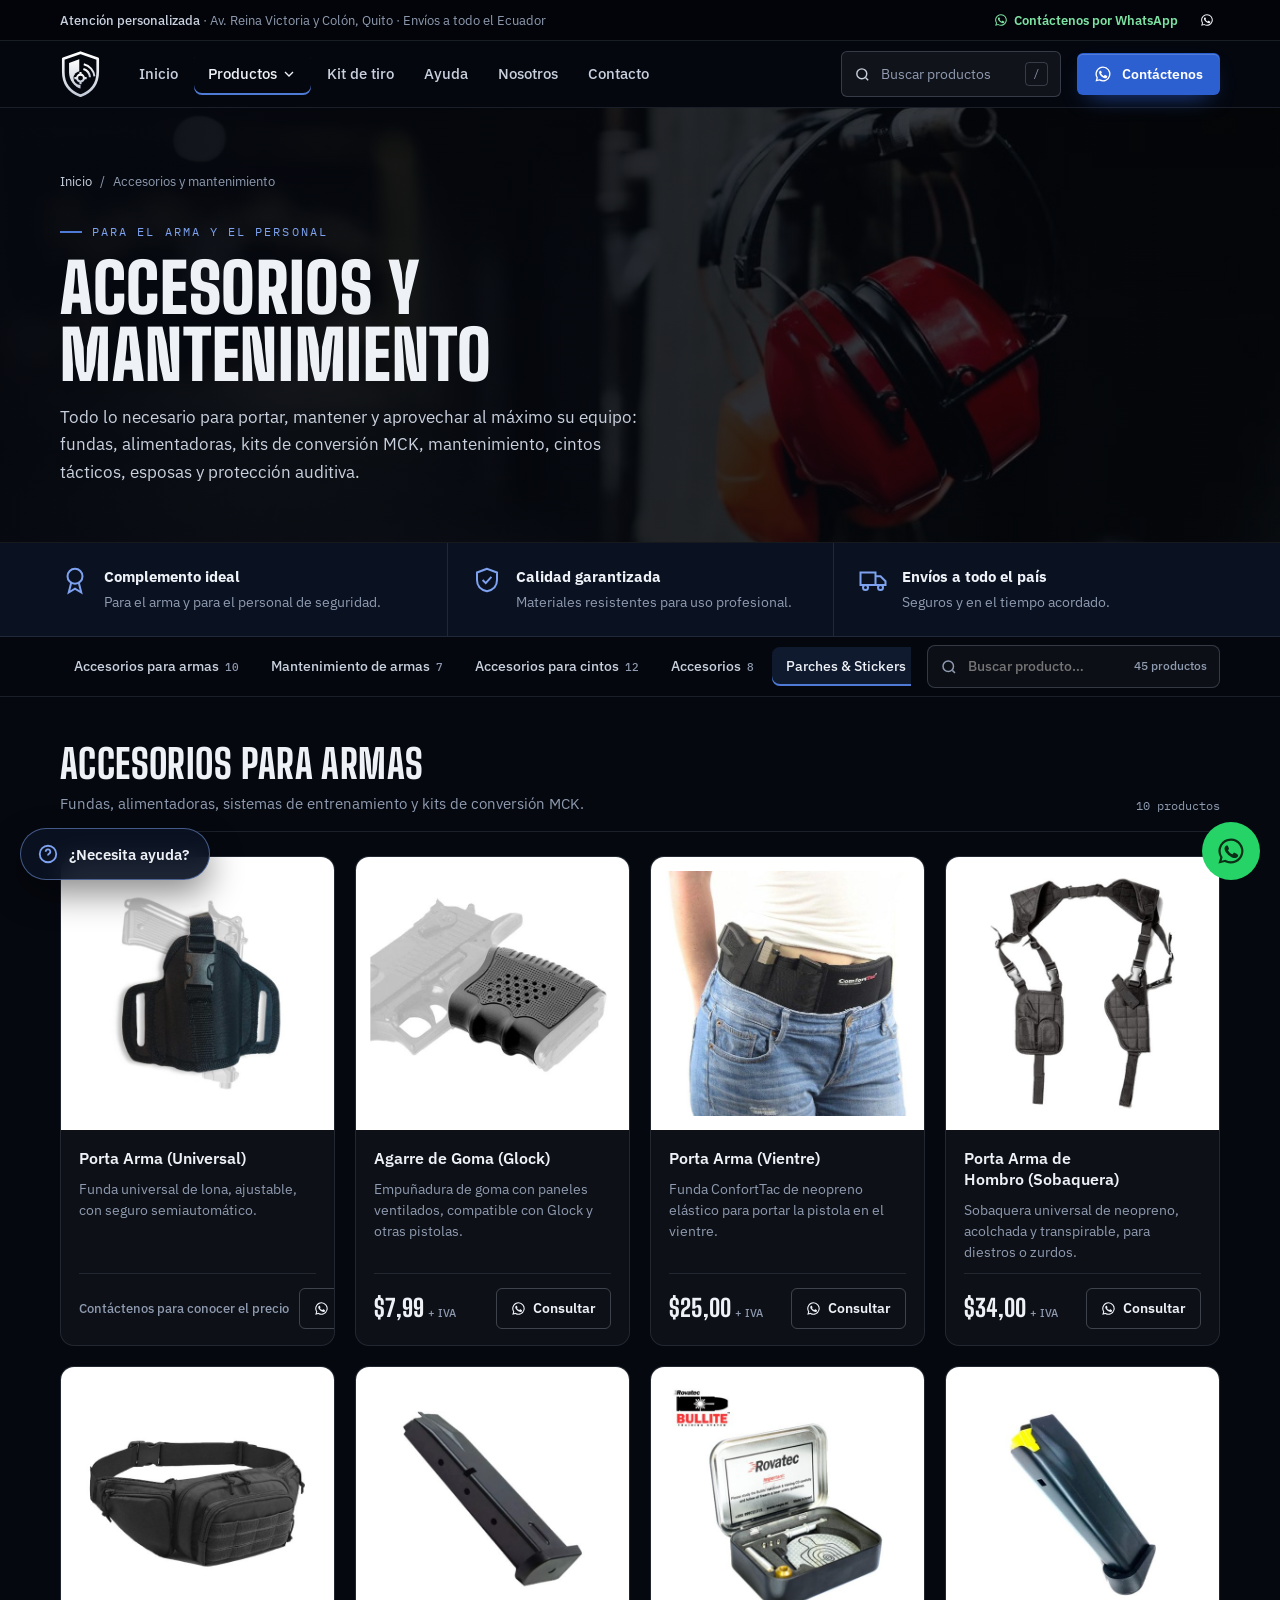
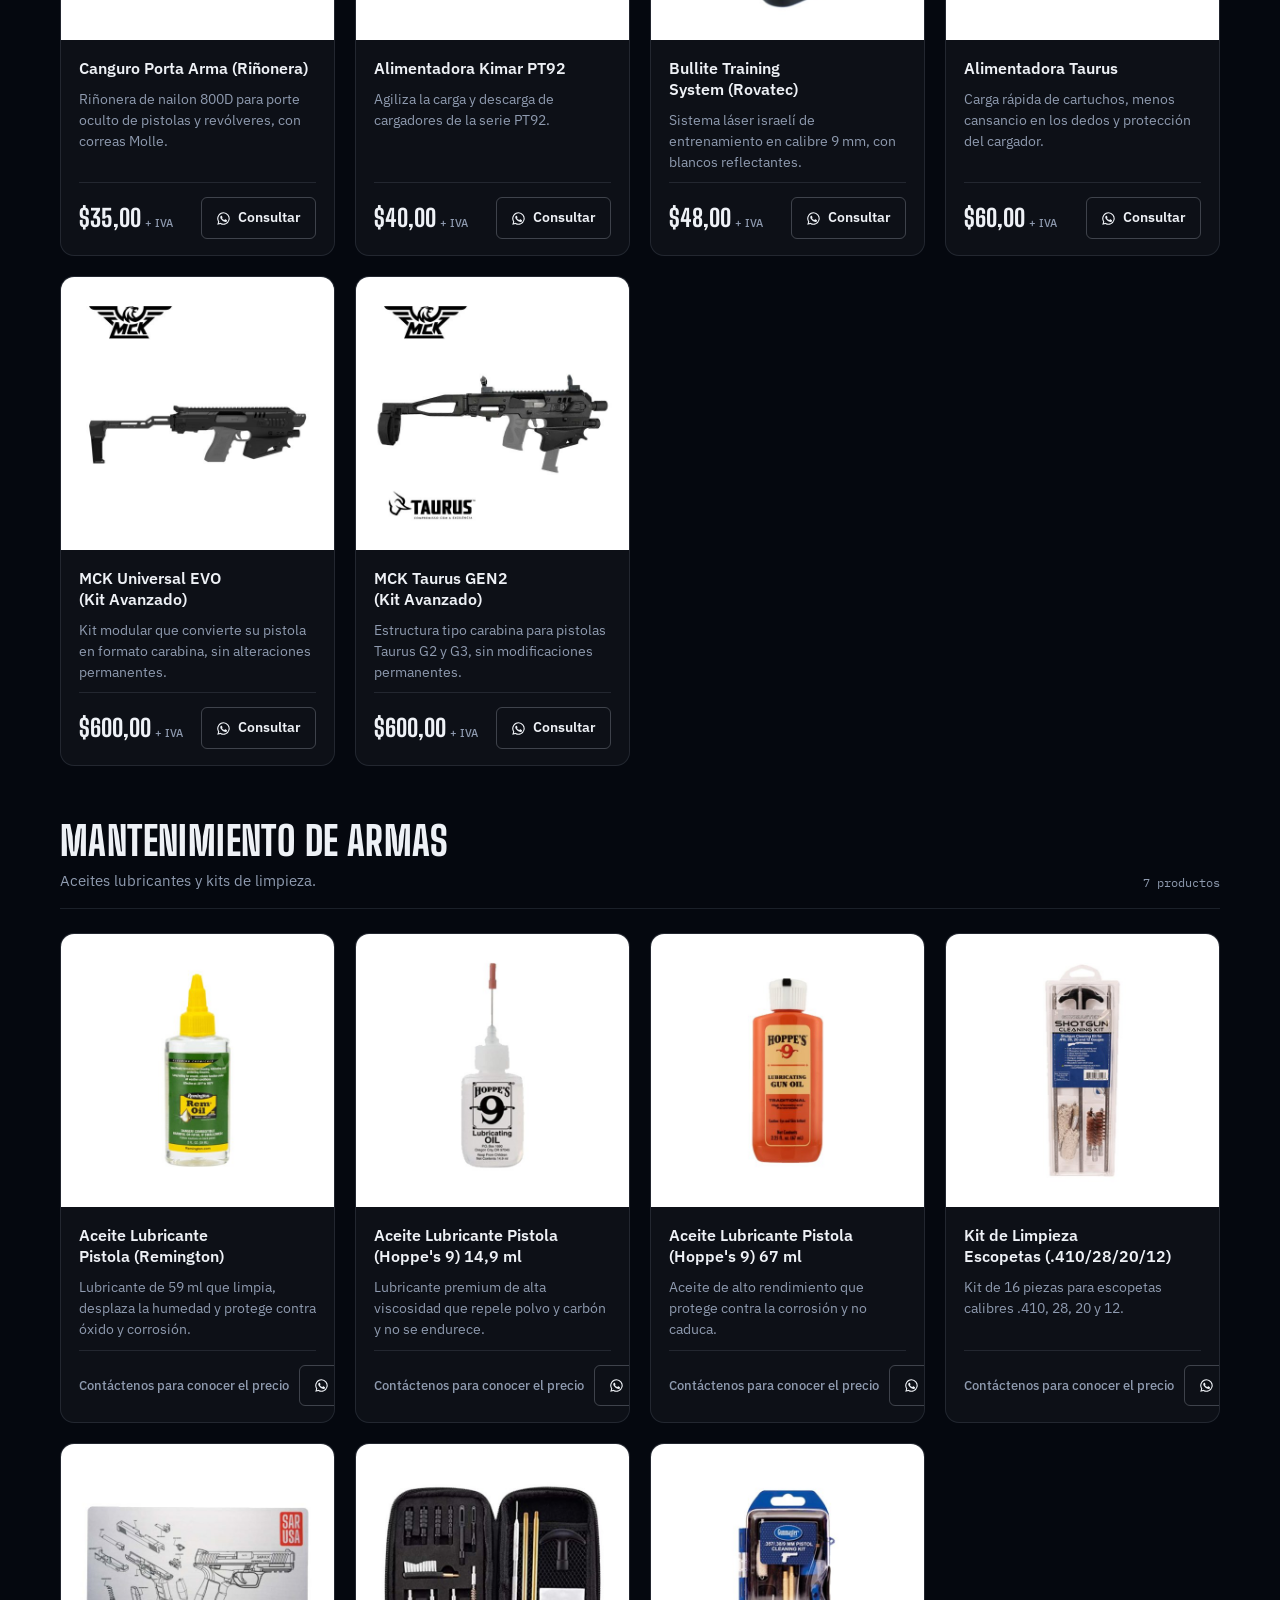
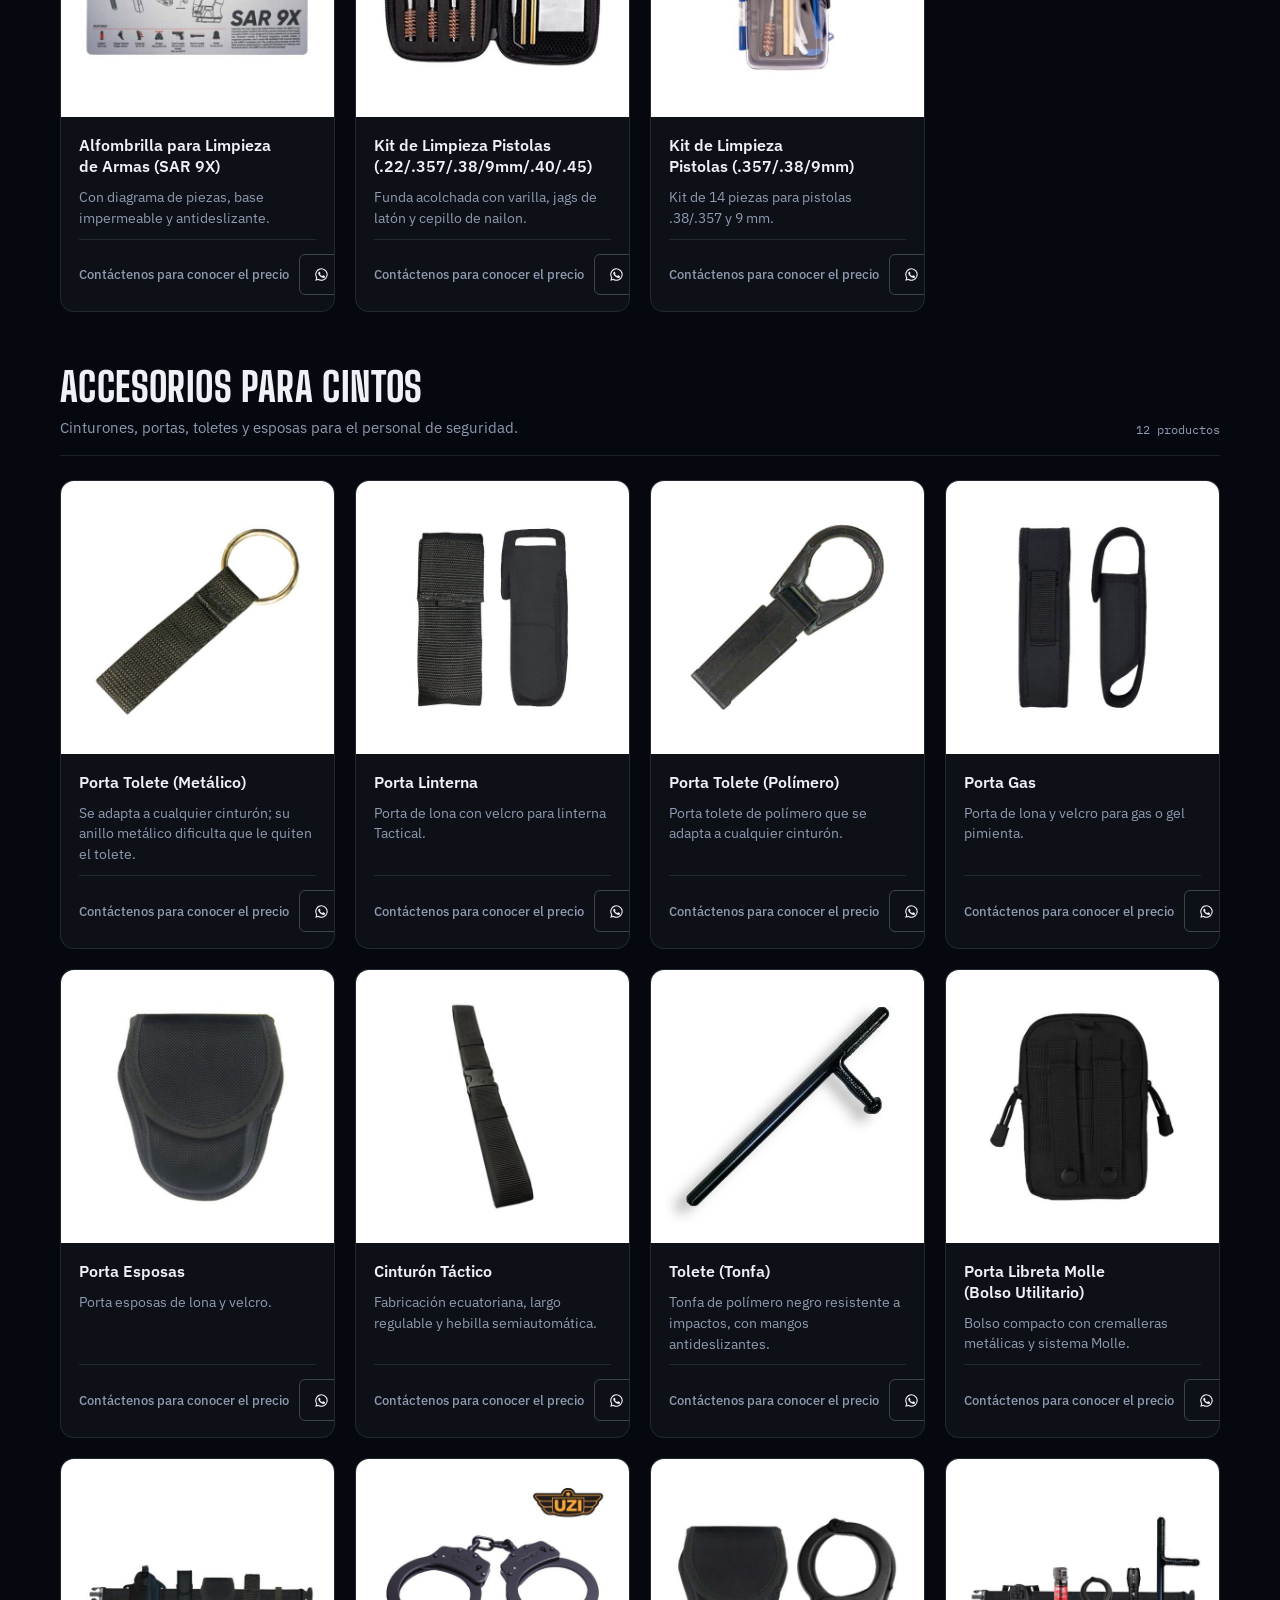
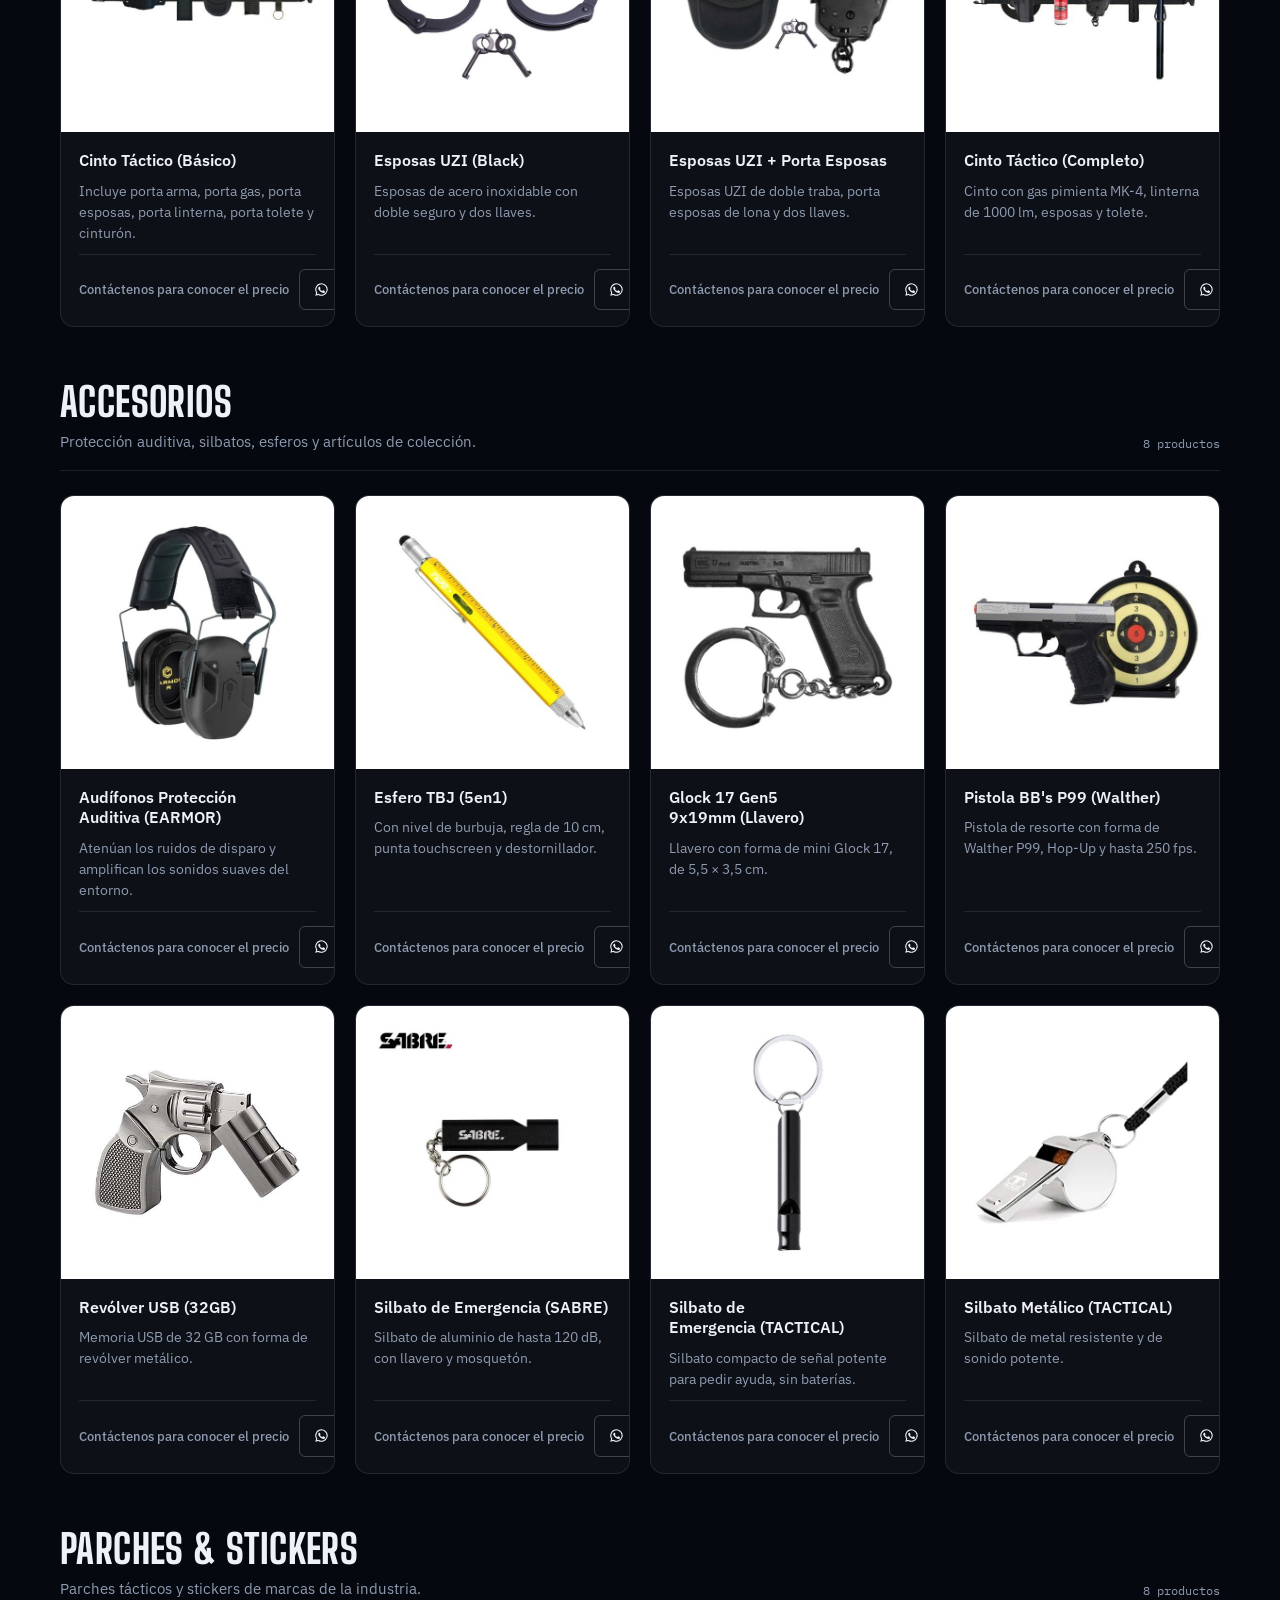
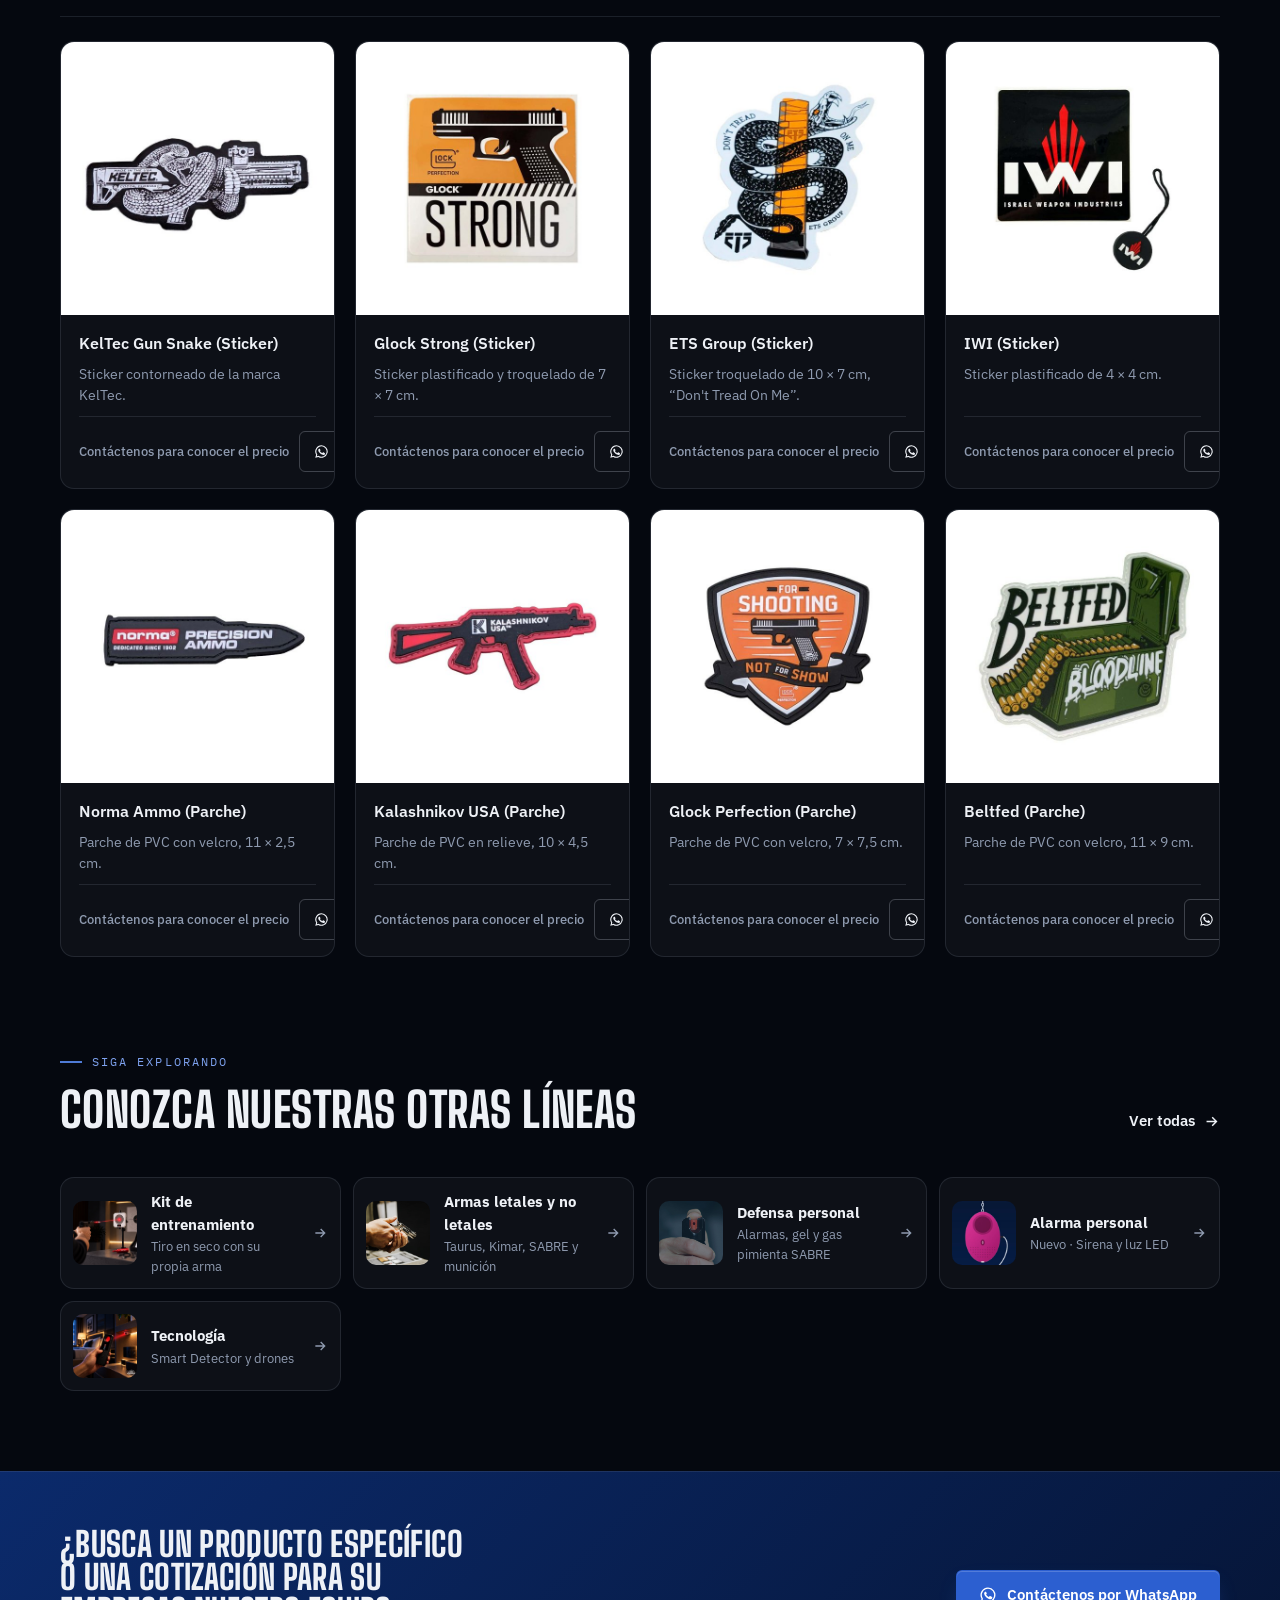
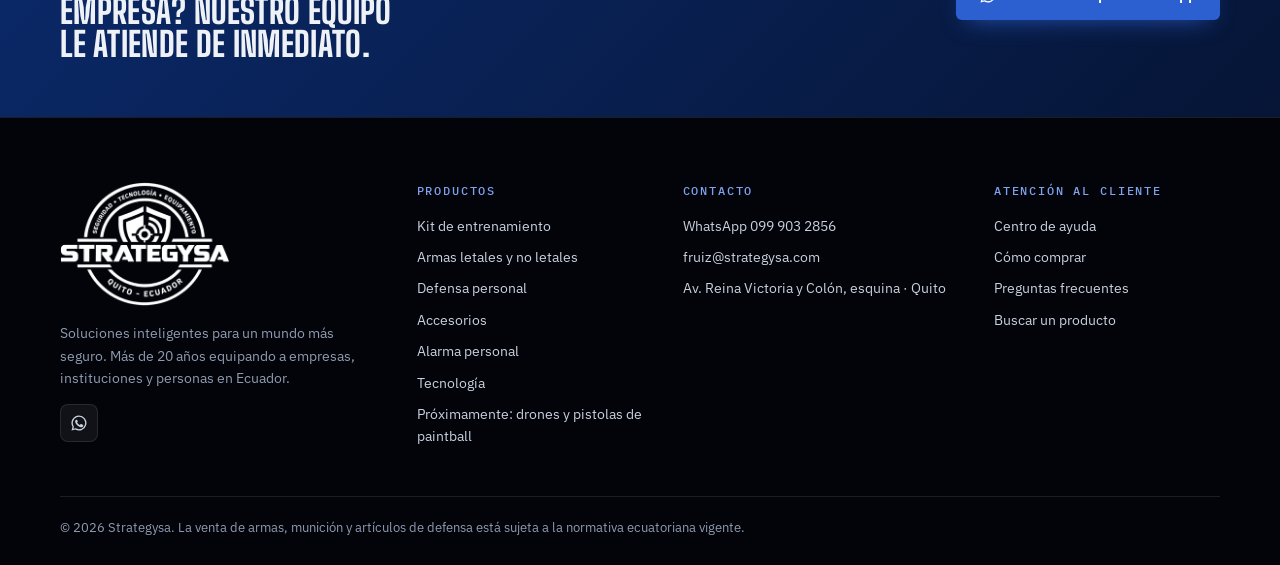
==== commit 1da8ea17: "Smart Detector $40, precios con coma decimal, imagen del detector completa Co-Authored-By: Claude Op" ====
--- a/accesorios.html
+++ b/accesorios.html
@@ -39,7 +39,7 @@
   <p>Todo lo necesario para portar, mantener y aprovechar al máximo su equipo: fundas, alimentadoras, kits de conversión MCK, mantenimiento, cintos tácticos, esposas y protección auditiva.</p>
 </div></section><section class="assure"><div class="wrap"><ul><li><svg viewBox="0 0 24 24" fill="none" stroke="currentColor" stroke-width="1.6" aria-hidden="true"><circle cx="12" cy="9" r="6"/><path d="m9 14-2 8 5-3 5 3-2-8"/></svg><div><b>Complemento ideal</b><span>Para el arma y para el personal de seguridad.</span></div></li><li><svg viewBox="0 0 24 24" fill="none" stroke="currentColor" stroke-width="1.6" aria-hidden="true"><path d="M12 3 4 6v6c0 5 3.5 8 8 9 4.5-1 8-4 8-9V6l-8-3Z"/><path d="m8.5 12 2.5 2.5 4.5-5"/></svg><div><b>Calidad garantizada</b><span>Materiales resistentes para uso profesional.</span></div></li><li><svg viewBox="0 0 24 24" fill="none" stroke="currentColor" stroke-width="1.6" aria-hidden="true"><path d="M2 6h12v10H2zM14 9h4l4 4v3h-8z"/><circle cx="6" cy="18" r="2"/><circle cx="18" cy="18" r="2"/></svg><div><b>Envíos a todo el país</b><span>Seguros y en el tiempo acordado.</span></div></li></ul></div></section><nav class="subnav" aria-label="Categorías"><div class="wrap"><div class="sublinks"><a href="#accarmas">Accesorios para armas<span>10</span></a><a href="#mantenimiento">Mantenimiento de armas<span>7</span></a><a href="#cintos">Accesorios para cintos<span>12</span></a><a href="#accesorios">Accesorios<span>8</span></a><a href="#parches">Parches &amp; Stickers<span>8</span></a></div>
 <label class="search sm" for="q-buscar"><svg viewBox="0 0 24 24" fill="none" stroke="currentColor" stroke-width="2" aria-hidden="true"><circle cx="11" cy="11" r="7"/><path d="m20 20-3.5-3.5"/></svg><input id="q-buscar" type="search" placeholder="Buscar producto…" autocomplete="off"><span class="count" id="q-count"></span></label></div></nav>
-<p class="wrap noresults" id="noresults" hidden>No encontramos productos con ese nombre. Escríbanos y con gusto le ayudaremos a encontrarlo.</p><section class="group" id="accarmas"><div class="wrap"><div class="ghead"><div><h2>Accesorios para armas</h2><p>Fundas, alimentadoras, sistemas de entrenamiento y kits de conversión MCK.</p></div><span class="gcount">10 productos</span></div><div class="pgrid"><article class="prod" id="p-porta-arma-universal" data-name="porta arma (universal)"><div class="pimg"><img src="img/p/porta-arma-universal.jpg" alt="Porta Arma (Universal)" loading="lazy"></div><div class="pbody"><h3>Porta Arma (Universal)</h3><p class="pdesc">Funda universal de lona, ajustable, con seguro semiautomático.</p><div class="pfoot"><span class="price ask">Contáctenos para conocer el precio</span><a class="pbtn" target="_blank" rel="noopener" href="https://wa.me/593999032856?text=Hola%20Strategysa%2C%20quisiera%20informaci%C3%B3n%20y%20precio%20de%3A%20Porta%20Arma%20%28Universal%29"><svg viewBox="0 0 24 24" fill="currentColor" aria-hidden="true"><path d="M12 2a10 10 0 0 0-8.6 15.1L2 22l5-1.3A10 10 0 1 0 12 2Zm0 18.2a8.2 8.2 0 0 1-4.2-1.1l-.3-.2-3 .8.8-2.9-.2-.3A8.2 8.2 0 1 1 12 20.2Zm4.5-6.1c-.2-.1-1.5-.7-1.7-.8s-.4-.1-.6.1-.7.8-.8 1-.3.2-.5.1a6.7 6.7 0 0 1-3.3-2.9c-.3-.4.3-.4.7-1.3a.5.5 0 0 0 0-.5l-.8-1.8c-.2-.5-.4-.4-.6-.4h-.5a1 1 0 0 0-.7.3 3 3 0 0 0-.9 2.2 5.2 5.2 0 0 0 1.1 2.8 11.9 11.9 0 0 0 4.6 4c1.7.7 2.3.8 3.2.7a2.7 2.7 0 0 0 1.8-1.3 2.2 2.2 0 0 0 .2-1.3c-.1-.1-.3-.2-.5-.3Z"/></svg>Consultar</a></div></div></article><article class="prod" id="p-agarre-de-goma-glock" data-name="agarre de goma (glock)"><div class="pimg"><img src="img/p/agarre-de-goma-glock.jpg" alt="Agarre de Goma (Glock)" loading="lazy"></div><div class="pbody"><h3>Agarre de Goma (Glock)</h3><p class="pdesc">Empuñadura de goma con paneles ventilados, compatible con Glock y otras pistolas.</p><div class="pfoot"><span class="price">$7.99<small>+ IVA</small></span><a class="pbtn" target="_blank" rel="noopener" href="https://wa.me/593999032856?text=Hola%20Strategysa%2C%20quisiera%20informaci%C3%B3n%20y%20precio%20de%3A%20Agarre%20de%20Goma%20%28Glock%29"><svg viewBox="0 0 24 24" fill="currentColor" aria-hidden="true"><path d="M12 2a10 10 0 0 0-8.6 15.1L2 22l5-1.3A10 10 0 1 0 12 2Zm0 18.2a8.2 8.2 0 0 1-4.2-1.1l-.3-.2-3 .8.8-2.9-.2-.3A8.2 8.2 0 1 1 12 20.2Zm4.5-6.1c-.2-.1-1.5-.7-1.7-.8s-.4-.1-.6.1-.7.8-.8 1-.3.2-.5.1a6.7 6.7 0 0 1-3.3-2.9c-.3-.4.3-.4.7-1.3a.5.5 0 0 0 0-.5l-.8-1.8c-.2-.5-.4-.4-.6-.4h-.5a1 1 0 0 0-.7.3 3 3 0 0 0-.9 2.2 5.2 5.2 0 0 0 1.1 2.8 11.9 11.9 0 0 0 4.6 4c1.7.7 2.3.8 3.2.7a2.7 2.7 0 0 0 1.8-1.3 2.2 2.2 0 0 0 .2-1.3c-.1-.1-.3-.2-.5-.3Z"/></svg>Consultar</a></div></div></article><article class="prod" id="p-porta-arma-vientre" data-name="porta arma (vientre)"><div class="pimg"><img src="img/p/porta-arma-vientre.jpg" alt="Porta Arma (Vientre)" loading="lazy"></div><div class="pbody"><h3>Porta Arma (Vientre)</h3><p class="pdesc">Funda ConfortTac de neopreno elástico para portar la pistola en el vientre.</p><div class="pfoot"><span class="price">$25.00<small>+ IVA</small></span><a class="pbtn" target="_blank" rel="noopener" href="https://wa.me/593999032856?text=Hola%20Strategysa%2C%20quisiera%20informaci%C3%B3n%20y%20precio%20de%3A%20Porta%20Arma%20%28Vientre%29"><svg viewBox="0 0 24 24" fill="currentColor" aria-hidden="true"><path d="M12 2a10 10 0 0 0-8.6 15.1L2 22l5-1.3A10 10 0 1 0 12 2Zm0 18.2a8.2 8.2 0 0 1-4.2-1.1l-.3-.2-3 .8.8-2.9-.2-.3A8.2 8.2 0 1 1 12 20.2Zm4.5-6.1c-.2-.1-1.5-.7-1.7-.8s-.4-.1-.6.1-.7.8-.8 1-.3.2-.5.1a6.7 6.7 0 0 1-3.3-2.9c-.3-.4.3-.4.7-1.3a.5.5 0 0 0 0-.5l-.8-1.8c-.2-.5-.4-.4-.6-.4h-.5a1 1 0 0 0-.7.3 3 3 0 0 0-.9 2.2 5.2 5.2 0 0 0 1.1 2.8 11.9 11.9 0 0 0 4.6 4c1.7.7 2.3.8 3.2.7a2.7 2.7 0 0 0 1.8-1.3 2.2 2.2 0 0 0 .2-1.3c-.1-.1-.3-.2-.5-.3Z"/></svg>Consultar</a></div></div></article><article class="prod" id="p-porta-arma-de-hombro-sobaquera" data-name="porta arma de hombro (sobaquera)"><div class="pimg"><img src="img/p/porta-arma-de-hombro-sobaquera.jpg" alt="Porta Arma de Hombro (Sobaquera)" loading="lazy"></div><div class="pbody"><h3>Porta Arma de Hombro (Sobaquera)</h3><p class="pdesc">Sobaquera universal de neopreno, acolchada y transpirable, para diestros o zurdos.</p><div class="pfoot"><span class="price">$34.00<small>+ IVA</small></span><a class="pbtn" target="_blank" rel="noopener" href="https://wa.me/593999032856?text=Hola%20Strategysa%2C%20quisiera%20informaci%C3%B3n%20y%20precio%20de%3A%20Porta%20Arma%20de%20Hombro%20%28Sobaquera%29"><svg viewBox="0 0 24 24" fill="currentColor" aria-hidden="true"><path d="M12 2a10 10 0 0 0-8.6 15.1L2 22l5-1.3A10 10 0 1 0 12 2Zm0 18.2a8.2 8.2 0 0 1-4.2-1.1l-.3-.2-3 .8.8-2.9-.2-.3A8.2 8.2 0 1 1 12 20.2Zm4.5-6.1c-.2-.1-1.5-.7-1.7-.8s-.4-.1-.6.1-.7.8-.8 1-.3.2-.5.1a6.7 6.7 0 0 1-3.3-2.9c-.3-.4.3-.4.7-1.3a.5.5 0 0 0 0-.5l-.8-1.8c-.2-.5-.4-.4-.6-.4h-.5a1 1 0 0 0-.7.3 3 3 0 0 0-.9 2.2 5.2 5.2 0 0 0 1.1 2.8 11.9 11.9 0 0 0 4.6 4c1.7.7 2.3.8 3.2.7a2.7 2.7 0 0 0 1.8-1.3 2.2 2.2 0 0 0 .2-1.3c-.1-.1-.3-.2-.5-.3Z"/></svg>Consultar</a></div></div></article><article class="prod" id="p-canguro-porta-arma-rinonera" data-name="canguro porta arma (riñonera)"><div class="pimg"><img src="img/p/canguro-porta-arma-rinonera.jpg" alt="Canguro Porta Arma (Riñonera)" loading="lazy"></div><div class="pbody"><h3>Canguro Porta Arma (Riñonera)</h3><p class="pdesc">Riñonera de nailon 800D para porte oculto de pistolas y revólveres, con correas Molle.</p><div class="pfoot"><span class="price">$35.00<small>+ IVA</small></span><a class="pbtn" target="_blank" rel="noopener" href="https://wa.me/593999032856?text=Hola%20Strategysa%2C%20quisiera%20informaci%C3%B3n%20y%20precio%20de%3A%20Canguro%20Porta%20Arma%20%28Ri%C3%B1onera%29"><svg viewBox="0 0 24 24" fill="currentColor" aria-hidden="true"><path d="M12 2a10 10 0 0 0-8.6 15.1L2 22l5-1.3A10 10 0 1 0 12 2Zm0 18.2a8.2 8.2 0 0 1-4.2-1.1l-.3-.2-3 .8.8-2.9-.2-.3A8.2 8.2 0 1 1 12 20.2Zm4.5-6.1c-.2-.1-1.5-.7-1.7-.8s-.4-.1-.6.1-.7.8-.8 1-.3.2-.5.1a6.7 6.7 0 0 1-3.3-2.9c-.3-.4.3-.4.7-1.3a.5.5 0 0 0 0-.5l-.8-1.8c-.2-.5-.4-.4-.6-.4h-.5a1 1 0 0 0-.7.3 3 3 0 0 0-.9 2.2 5.2 5.2 0 0 0 1.1 2.8 11.9 11.9 0 0 0 4.6 4c1.7.7 2.3.8 3.2.7a2.7 2.7 0 0 0 1.8-1.3 2.2 2.2 0 0 0 .2-1.3c-.1-.1-.3-.2-.5-.3Z"/></svg>Consultar</a></div></div></article><article class="prod" id="p-alimentadora-kimar-pt92" data-name="alimentadora kimar pt92"><div class="pimg"><img src="img/p/alimentadora-kimar-pt92.jpg" alt="Alimentadora Kimar PT92" loading="lazy"></div><div class="pbody"><h3>Alimentadora Kimar PT92</h3><p class="pdesc">Agiliza la carga y descarga de cargadores de la serie PT92.</p><div class="pfoot"><span class="price">$40.00<small>+ IVA</small></span><a class="pbtn" target="_blank" rel="noopener" href="https://wa.me/593999032856?text=Hola%20Strategysa%2C%20quisiera%20informaci%C3%B3n%20y%20precio%20de%3A%20Alimentadora%20Kimar%20PT92"><svg viewBox="0 0 24 24" fill="currentColor" aria-hidden="true"><path d="M12 2a10 10 0 0 0-8.6 15.1L2 22l5-1.3A10 10 0 1 0 12 2Zm0 18.2a8.2 8.2 0 0 1-4.2-1.1l-.3-.2-3 .8.8-2.9-.2-.3A8.2 8.2 0 1 1 12 20.2Zm4.5-6.1c-.2-.1-1.5-.7-1.7-.8s-.4-.1-.6.1-.7.8-.8 1-.3.2-.5.1a6.7 6.7 0 0 1-3.3-2.9c-.3-.4.3-.4.7-1.3a.5.5 0 0 0 0-.5l-.8-1.8c-.2-.5-.4-.4-.6-.4h-.5a1 1 0 0 0-.7.3 3 3 0 0 0-.9 2.2 5.2 5.2 0 0 0 1.1 2.8 11.9 11.9 0 0 0 4.6 4c1.7.7 2.3.8 3.2.7a2.7 2.7 0 0 0 1.8-1.3 2.2 2.2 0 0 0 .2-1.3c-.1-.1-.3-.2-.5-.3Z"/></svg>Consultar</a></div></div></article><article class="prod" id="p-bullite-training-system-rovatec" data-name="bullite training system (rovatec)"><div class="pimg"><img src="img/p/bullite-training-system-rovatec.jpg" alt="Bullite Training System (Rovatec)" loading="lazy"></div><div class="pbody"><h3>Bullite Training System (Rovatec)</h3><p class="pdesc">Sistema láser israelí de entrenamiento en calibre 9 mm, con blancos reflectantes.</p><div class="pfoot"><span class="price">$48.00<small>+ IVA</small></span><a class="pbtn" target="_blank" rel="noopener" href="https://wa.me/593999032856?text=Hola%20Strategysa%2C%20quisiera%20informaci%C3%B3n%20y%20precio%20de%3A%20Bullite%20Training%20System%20%28Rovatec%29"><svg viewBox="0 0 24 24" fill="currentColor" aria-hidden="true"><path d="M12 2a10 10 0 0 0-8.6 15.1L2 22l5-1.3A10 10 0 1 0 12 2Zm0 18.2a8.2 8.2 0 0 1-4.2-1.1l-.3-.2-3 .8.8-2.9-.2-.3A8.2 8.2 0 1 1 12 20.2Zm4.5-6.1c-.2-.1-1.5-.7-1.7-.8s-.4-.1-.6.1-.7.8-.8 1-.3.2-.5.1a6.7 6.7 0 0 1-3.3-2.9c-.3-.4.3-.4.7-1.3a.5.5 0 0 0 0-.5l-.8-1.8c-.2-.5-.4-.4-.6-.4h-.5a1 1 0 0 0-.7.3 3 3 0 0 0-.9 2.2 5.2 5.2 0 0 0 1.1 2.8 11.9 11.9 0 0 0 4.6 4c1.7.7 2.3.8 3.2.7a2.7 2.7 0 0 0 1.8-1.3 2.2 2.2 0 0 0 .2-1.3c-.1-.1-.3-.2-.5-.3Z"/></svg>Consultar</a></div></div></article><article class="prod" id="p-alimentadora-taurus" data-name="alimentadora taurus"><div class="pimg"><img src="img/p/alimentadora-taurus.jpg" alt="Alimentadora Taurus" loading="lazy"></div><div class="pbody"><h3>Alimentadora Taurus</h3><p class="pdesc">Carga rápida de cartuchos, menos cansancio en los dedos y protección del cargador.</p><div class="pfoot"><span class="price">$60.00<small>+ IVA</small></span><a class="pbtn" target="_blank" rel="noopener" href="https://wa.me/593999032856?text=Hola%20Strategysa%2C%20quisiera%20informaci%C3%B3n%20y%20precio%20de%3A%20Alimentadora%20Taurus"><svg viewBox="0 0 24 24" fill="currentColor" aria-hidden="true"><path d="M12 2a10 10 0 0 0-8.6 15.1L2 22l5-1.3A10 10 0 1 0 12 2Zm0 18.2a8.2 8.2 0 0 1-4.2-1.1l-.3-.2-3 .8.8-2.9-.2-.3A8.2 8.2 0 1 1 12 20.2Zm4.5-6.1c-.2-.1-1.5-.7-1.7-.8s-.4-.1-.6.1-.7.8-.8 1-.3.2-.5.1a6.7 6.7 0 0 1-3.3-2.9c-.3-.4.3-.4.7-1.3a.5.5 0 0 0 0-.5l-.8-1.8c-.2-.5-.4-.4-.6-.4h-.5a1 1 0 0 0-.7.3 3 3 0 0 0-.9 2.2 5.2 5.2 0 0 0 1.1 2.8 11.9 11.9 0 0 0 4.6 4c1.7.7 2.3.8 3.2.7a2.7 2.7 0 0 0 1.8-1.3 2.2 2.2 0 0 0 .2-1.3c-.1-.1-.3-.2-.5-.3Z"/></svg>Consultar</a></div></div></article><article class="prod" id="p-mck-universal-evo-kit-avanzado" data-name="mck universal evo (kit avanzado)"><div class="pimg"><img src="img/p/mck-universal-evo-kit-avanzado.jpg" alt="MCK Universal EVO (Kit Avanzado)" loading="lazy"></div><div class="pbody"><h3>MCK Universal EVO (Kit Avanzado)</h3><p class="pdesc">Kit modular que convierte su pistola en formato carabina, sin alteraciones permanentes.</p><div class="pfoot"><span class="price">$600.00<small>+ IVA</small></span><a class="pbtn" target="_blank" rel="noopener" href="https://wa.me/593999032856?text=Hola%20Strategysa%2C%20quisiera%20informaci%C3%B3n%20y%20precio%20de%3A%20MCK%20Universal%20EVO%20%28Kit%20Avanzado%29"><svg viewBox="0 0 24 24" fill="currentColor" aria-hidden="true"><path d="M12 2a10 10 0 0 0-8.6 15.1L2 22l5-1.3A10 10 0 1 0 12 2Zm0 18.2a8.2 8.2 0 0 1-4.2-1.1l-.3-.2-3 .8.8-2.9-.2-.3A8.2 8.2 0 1 1 12 20.2Zm4.5-6.1c-.2-.1-1.5-.7-1.7-.8s-.4-.1-.6.1-.7.8-.8 1-.3.2-.5.1a6.7 6.7 0 0 1-3.3-2.9c-.3-.4.3-.4.7-1.3a.5.5 0 0 0 0-.5l-.8-1.8c-.2-.5-.4-.4-.6-.4h-.5a1 1 0 0 0-.7.3 3 3 0 0 0-.9 2.2 5.2 5.2 0 0 0 1.1 2.8 11.9 11.9 0 0 0 4.6 4c1.7.7 2.3.8 3.2.7a2.7 2.7 0 0 0 1.8-1.3 2.2 2.2 0 0 0 .2-1.3c-.1-.1-.3-.2-.5-.3Z"/></svg>Consultar</a></div></div></article><article class="prod" id="p-mck-taurus-gen2-kit-avanzado" data-name="mck taurus gen2 (kit avanzado)"><div class="pimg"><img src="img/p/mck-taurus-gen2-kit-avanzado.jpg" alt="MCK Taurus GEN2 (Kit Avanzado)" loading="lazy"></div><div class="pbody"><h3>MCK Taurus GEN2 (Kit Avanzado)</h3><p class="pdesc">Estructura tipo carabina para pistolas Taurus G2 y G3, sin modificaciones permanentes.</p><div class="pfoot"><span class="price">$600.00<small>+ IVA</small></span><a class="pbtn" target="_blank" rel="noopener" href="https://wa.me/593999032856?text=Hola%20Strategysa%2C%20quisiera%20informaci%C3%B3n%20y%20precio%20de%3A%20MCK%20Taurus%20GEN2%20%28Kit%20Avanzado%29"><svg viewBox="0 0 24 24" fill="currentColor" aria-hidden="true"><path d="M12 2a10 10 0 0 0-8.6 15.1L2 22l5-1.3A10 10 0 1 0 12 2Zm0 18.2a8.2 8.2 0 0 1-4.2-1.1l-.3-.2-3 .8.8-2.9-.2-.3A8.2 8.2 0 1 1 12 20.2Zm4.5-6.1c-.2-.1-1.5-.7-1.7-.8s-.4-.1-.6.1-.7.8-.8 1-.3.2-.5.1a6.7 6.7 0 0 1-3.3-2.9c-.3-.4.3-.4.7-1.3a.5.5 0 0 0 0-.5l-.8-1.8c-.2-.5-.4-.4-.6-.4h-.5a1 1 0 0 0-.7.3 3 3 0 0 0-.9 2.2 5.2 5.2 0 0 0 1.1 2.8 11.9 11.9 0 0 0 4.6 4c1.7.7 2.3.8 3.2.7a2.7 2.7 0 0 0 1.8-1.3 2.2 2.2 0 0 0 .2-1.3c-.1-.1-.3-.2-.5-.3Z"/></svg>Consultar</a></div></div></article></div></div></section><section class="group" id="mantenimiento"><div class="wrap"><div class="ghead"><div><h2>Mantenimiento de armas</h2><p>Aceites lubricantes y kits de limpieza.</p></div><span class="gcount">7 productos</span></div><div class="pgrid"><article class="prod" id="p-aceite-lubricante-pistola-remington" data-name="aceite lubricante pistola (remington)"><div class="pimg"><img src="img/p/aceite-lubricante-pistola-remington.jpg" alt="Aceite Lubricante Pistola (Remington)" loading="lazy"></div><div class="pbody"><h3>Aceite Lubricante Pistola (Remington)</h3><p class="pdesc">Lubricante de 59 ml que limpia, desplaza la humedad y protege contra óxido y corrosión.</p><div class="pfoot"><span class="price ask">Contáctenos para conocer el precio</span><a class="pbtn" target="_blank" rel="noopener" href="https://wa.me/593999032856?text=Hola%20Strategysa%2C%20quisiera%20informaci%C3%B3n%20y%20precio%20de%3A%20Aceite%20Lubricante%20Pistola%20%28Remington%29"><svg viewBox="0 0 24 24" fill="currentColor" aria-hidden="true"><path d="M12 2a10 10 0 0 0-8.6 15.1L2 22l5-1.3A10 10 0 1 0 12 2Zm0 18.2a8.2 8.2 0 0 1-4.2-1.1l-.3-.2-3 .8.8-2.9-.2-.3A8.2 8.2 0 1 1 12 20.2Zm4.5-6.1c-.2-.1-1.5-.7-1.7-.8s-.4-.1-.6.1-.7.8-.8 1-.3.2-.5.1a6.7 6.7 0 0 1-3.3-2.9c-.3-.4.3-.4.7-1.3a.5.5 0 0 0 0-.5l-.8-1.8c-.2-.5-.4-.4-.6-.4h-.5a1 1 0 0 0-.7.3 3 3 0 0 0-.9 2.2 5.2 5.2 0 0 0 1.1 2.8 11.9 11.9 0 0 0 4.6 4c1.7.7 2.3.8 3.2.7a2.7 2.7 0 0 0 1.8-1.3 2.2 2.2 0 0 0 .2-1.3c-.1-.1-.3-.2-.5-.3Z"/></svg>Consultar</a></div></div></article><article class="prod" id="p-aceite-lubricante-pistola-hoppe-s-9-14-9-ml" data-name="aceite lubricante pistola (hoppe&#x27;s 9) 14,9 ml"><div class="pimg"><img src="img/p/aceite-lubricante-pistola-hoppe-s-9-14-9-ml.jpg" alt="Aceite Lubricante Pistola (Hoppe&#x27;s 9) 14,9 ml" loading="lazy"></div><div class="pbody"><h3>Aceite Lubricante Pistola (Hoppe&#x27;s 9) 14,9 ml</h3><p class="pdesc">Lubricante premium de alta viscosidad que repele polvo y carbón y no se endurece.</p><div class="pfoot"><span class="price ask">Contáctenos para conocer el precio</span><a class="pbtn" target="_blank" rel="noopener" href="https://wa.me/593999032856?text=Hola%20Strategysa%2C%20quisiera%20informaci%C3%B3n%20y%20precio%20de%3A%20Aceite%20Lubricante%20Pistola%20%28Hoppe%27s%209%29%2014%2C9%20ml"><svg viewBox="0 0 24 24" fill="currentColor" aria-hidden="true"><path d="M12 2a10 10 0 0 0-8.6 15.1L2 22l5-1.3A10 10 0 1 0 12 2Zm0 18.2a8.2 8.2 0 0 1-4.2-1.1l-.3-.2-3 .8.8-2.9-.2-.3A8.2 8.2 0 1 1 12 20.2Zm4.5-6.1c-.2-.1-1.5-.7-1.7-.8s-.4-.1-.6.1-.7.8-.8 1-.3.2-.5.1a6.7 6.7 0 0 1-3.3-2.9c-.3-.4.3-.4.7-1.3a.5.5 0 0 0 0-.5l-.8-1.8c-.2-.5-.4-.4-.6-.4h-.5a1 1 0 0 0-.7.3 3 3 0 0 0-.9 2.2 5.2 5.2 0 0 0 1.1 2.8 11.9 11.9 0 0 0 4.6 4c1.7.7 2.3.8 3.2.7a2.7 2.7 0 0 0 1.8-1.3 2.2 2.2 0 0 0 .2-1.3c-.1-.1-.3-.2-.5-.3Z"/></svg>Consultar</a></div></div></article><article class="prod" id="p-aceite-lubricante-pistola-hoppe-s-9-67-ml" data-name="aceite lubricante pistola (hoppe&#x27;s 9) 67 ml"><div class="pimg"><img src="img/p/aceite-lubricante-pistola-hoppe-s-9-67-ml.jpg" alt="Aceite Lubricante Pistola (Hoppe&#x27;s 9) 67 ml" loading="lazy"></div><div class="pbody"><h3>Aceite Lubricante Pistola (Hoppe&#x27;s 9) 67 ml</h3><p class="pdesc">Aceite de alto rendimiento que protege contra la corrosión y no caduca.</p><div class="pfoot"><span class="price ask">Contáctenos para conocer el precio</span><a class="pbtn" target="_blank" rel="noopener" href="https://wa.me/593999032856?text=Hola%20Strategysa%2C%20quisiera%20informaci%C3%B3n%20y%20precio%20de%3A%20Aceite%20Lubricante%20Pistola%20%28Hoppe%27s%209%29%2067%20ml"><svg viewBox="0 0 24 24" fill="currentColor" aria-hidden="true"><path d="M12 2a10 10 0 0 0-8.6 15.1L2 22l5-1.3A10 10 0 1 0 12 2Zm0 18.2a8.2 8.2 0 0 1-4.2-1.1l-.3-.2-3 .8.8-2.9-.2-.3A8.2 8.2 0 1 1 12 20.2Zm4.5-6.1c-.2-.1-1.5-.7-1.7-.8s-.4-.1-.6.1-.7.8-.8 1-.3.2-.5.1a6.7 6.7 0 0 1-3.3-2.9c-.3-.4.3-.4.7-1.3a.5.5 0 0 0 0-.5l-.8-1.8c-.2-.5-.4-.4-.6-.4h-.5a1 1 0 0 0-.7.3 3 3 0 0 0-.9 2.2 5.2 5.2 0 0 0 1.1 2.8 11.9 11.9 0 0 0 4.6 4c1.7.7 2.3.8 3.2.7a2.7 2.7 0 0 0 1.8-1.3 2.2 2.2 0 0 0 .2-1.3c-.1-.1-.3-.2-.5-.3Z"/></svg>Consultar</a></div></div></article><article class="prod" id="p-kit-de-limpieza-escopetas-410-28-20-12" data-name="kit de limpieza escopetas (.410/28/20/12)"><div class="pimg"><img src="img/p/kit-de-limpieza-escopetas-410-28-20-12.jpg" alt="Kit de Limpieza Escopetas (.410/28/20/12)" loading="lazy"></div><div class="pbody"><h3>Kit de Limpieza Escopetas (.410/28/20/12)</h3><p class="pdesc">Kit de 16 piezas para escopetas calibres .410, 28, 20 y 12.</p><div class="pfoot"><span class="price ask">Contáctenos para conocer el precio</span><a class="pbtn" target="_blank" rel="noopener" href="https://wa.me/593999032856?text=Hola%20Strategysa%2C%20quisiera%20informaci%C3%B3n%20y%20precio%20de%3A%20Kit%20de%20Limpieza%20Escopetas%20%28.410/28/20/12%29"><svg viewBox="0 0 24 24" fill="currentColor" aria-hidden="true"><path d="M12 2a10 10 0 0 0-8.6 15.1L2 22l5-1.3A10 10 0 1 0 12 2Zm0 18.2a8.2 8.2 0 0 1-4.2-1.1l-.3-.2-3 .8.8-2.9-.2-.3A8.2 8.2 0 1 1 12 20.2Zm4.5-6.1c-.2-.1-1.5-.7-1.7-.8s-.4-.1-.6.1-.7.8-.8 1-.3.2-.5.1a6.7 6.7 0 0 1-3.3-2.9c-.3-.4.3-.4.7-1.3a.5.5 0 0 0 0-.5l-.8-1.8c-.2-.5-.4-.4-.6-.4h-.5a1 1 0 0 0-.7.3 3 3 0 0 0-.9 2.2 5.2 5.2 0 0 0 1.1 2.8 11.9 11.9 0 0 0 4.6 4c1.7.7 2.3.8 3.2.7a2.7 2.7 0 0 0 1.8-1.3 2.2 2.2 0 0 0 .2-1.3c-.1-.1-.3-.2-.5-.3Z"/></svg>Consultar</a></div></div></article><article class="prod" id="p-alfombrilla-para-limpieza-de-armas-sar-9x" data-name="alfombrilla para limpieza de armas (sar 9x)"><div class="pimg"><img src="img/p/alfombrilla-para-limpieza-de-armas-sar-9x.jpg" alt="Alfombrilla para Limpieza de Armas (SAR 9X)" loading="lazy"></div><div class="pbody"><h3>Alfombrilla para Limpieza de Armas (SAR 9X)</h3><p class="pdesc">Con diagrama de piezas, base impermeable y antideslizante.</p><div class="pfoot"><span class="price ask">Contáctenos para conocer el precio</span><a class="pbtn" target="_blank" rel="noopener" href="https://wa.me/593999032856?text=Hola%20Strategysa%2C%20quisiera%20informaci%C3%B3n%20y%20precio%20de%3A%20Alfombrilla%20para%20Limpieza%20de%20Armas%20%28SAR%209X%29"><svg viewBox="0 0 24 24" fill="currentColor" aria-hidden="true"><path d="M12 2a10 10 0 0 0-8.6 15.1L2 22l5-1.3A10 10 0 1 0 12 2Zm0 18.2a8.2 8.2 0 0 1-4.2-1.1l-.3-.2-3 .8.8-2.9-.2-.3A8.2 8.2 0 1 1 12 20.2Zm4.5-6.1c-.2-.1-1.5-.7-1.7-.8s-.4-.1-.6.1-.7.8-.8 1-.3.2-.5.1a6.7 6.7 0 0 1-3.3-2.9c-.3-.4.3-.4.7-1.3a.5.5 0 0 0 0-.5l-.8-1.8c-.2-.5-.4-.4-.6-.4h-.5a1 1 0 0 0-.7.3 3 3 0 0 0-.9 2.2 5.2 5.2 0 0 0 1.1 2.8 11.9 11.9 0 0 0 4.6 4c1.7.7 2.3.8 3.2.7a2.7 2.7 0 0 0 1.8-1.3 2.2 2.2 0 0 0 .2-1.3c-.1-.1-.3-.2-.5-.3Z"/></svg>Consultar</a></div></div></article><article class="prod" id="p-kit-de-limpieza-pistolas-22-357-38-9mm-40-45" data-name="kit de limpieza pistolas (.22/.357/.38/9mm/.40/.45)"><div class="pimg"><img src="img/p/kit-de-limpieza-pistolas-22-357-38-9mm-40-45.jpg" alt="Kit de Limpieza Pistolas (.22/.357/.38/9mm/.40/.45)" loading="lazy"></div><div class="pbody"><h3>Kit de Limpieza Pistolas (.22/.357/.38/9mm/.40/.45)</h3><p class="pdesc">Funda acolchada con varilla, jags de latón y cepillo de nailon.</p><div class="pfoot"><span class="price ask">Contáctenos para conocer el precio</span><a class="pbtn" target="_blank" rel="noopener" href="https://wa.me/593999032856?text=Hola%20Strategysa%2C%20quisiera%20informaci%C3%B3n%20y%20precio%20de%3A%20Kit%20de%20Limpieza%20Pistolas%20%28.22/.357/.38/9mm/.40/.45%29"><svg viewBox="0 0 24 24" fill="currentColor" aria-hidden="true"><path d="M12 2a10 10 0 0 0-8.6 15.1L2 22l5-1.3A10 10 0 1 0 12 2Zm0 18.2a8.2 8.2 0 0 1-4.2-1.1l-.3-.2-3 .8.8-2.9-.2-.3A8.2 8.2 0 1 1 12 20.2Zm4.5-6.1c-.2-.1-1.5-.7-1.7-.8s-.4-.1-.6.1-.7.8-.8 1-.3.2-.5.1a6.7 6.7 0 0 1-3.3-2.9c-.3-.4.3-.4.7-1.3a.5.5 0 0 0 0-.5l-.8-1.8c-.2-.5-.4-.4-.6-.4h-.5a1 1 0 0 0-.7.3 3 3 0 0 0-.9 2.2 5.2 5.2 0 0 0 1.1 2.8 11.9 11.9 0 0 0 4.6 4c1.7.7 2.3.8 3.2.7a2.7 2.7 0 0 0 1.8-1.3 2.2 2.2 0 0 0 .2-1.3c-.1-.1-.3-.2-.5-.3Z"/></svg>Consultar</a></div></div></article><article class="prod" id="p-kit-de-limpieza-pistolas-357-38-9mm" data-name="kit de limpieza pistolas (.357/.38/9mm)"><div class="pimg"><img src="img/p/kit-de-limpieza-pistolas-357-38-9mm.jpg" alt="Kit de Limpieza Pistolas (.357/.38/9mm)" loading="lazy"></div><div class="pbody"><h3>Kit de Limpieza Pistolas (.357/.38/9mm)</h3><p class="pdesc">Kit de 14 piezas para pistolas .38/.357 y 9 mm.</p><div class="pfoot"><span class="price ask">Contáctenos para conocer el precio</span><a class="pbtn" target="_blank" rel="noopener" href="https://wa.me/593999032856?text=Hola%20Strategysa%2C%20quisiera%20informaci%C3%B3n%20y%20precio%20de%3A%20Kit%20de%20Limpieza%20Pistolas%20%28.357/.38/9mm%29"><svg viewBox="0 0 24 24" fill="currentColor" aria-hidden="true"><path d="M12 2a10 10 0 0 0-8.6 15.1L2 22l5-1.3A10 10 0 1 0 12 2Zm0 18.2a8.2 8.2 0 0 1-4.2-1.1l-.3-.2-3 .8.8-2.9-.2-.3A8.2 8.2 0 1 1 12 20.2Zm4.5-6.1c-.2-.1-1.5-.7-1.7-.8s-.4-.1-.6.1-.7.8-.8 1-.3.2-.5.1a6.7 6.7 0 0 1-3.3-2.9c-.3-.4.3-.4.7-1.3a.5.5 0 0 0 0-.5l-.8-1.8c-.2-.5-.4-.4-.6-.4h-.5a1 1 0 0 0-.7.3 3 3 0 0 0-.9 2.2 5.2 5.2 0 0 0 1.1 2.8 11.9 11.9 0 0 0 4.6 4c1.7.7 2.3.8 3.2.7a2.7 2.7 0 0 0 1.8-1.3 2.2 2.2 0 0 0 .2-1.3c-.1-.1-.3-.2-.5-.3Z"/></svg>Consultar</a></div></div></article></div></div></section><section class="group" id="cintos"><div class="wrap"><div class="ghead"><div><h2>Accesorios para cintos</h2><p>Cinturones, portas, toletes y esposas para el personal de seguridad.</p></div><span class="gcount">12 productos</span></div><div class="pgrid"><article class="prod" id="p-porta-tolete-metalico" data-name="porta tolete (metálico)"><div class="pimg"><img src="img/p/porta-tolete-metalico.jpg" alt="Porta Tolete (Metálico)" loading="lazy"></div><div class="pbody"><h3>Porta Tolete (Metálico)</h3><p class="pdesc">Se adapta a cualquier cinturón; su anillo metálico dificulta que le quiten el tolete.</p><div class="pfoot"><span class="price ask">Contáctenos para conocer el precio</span><a class="pbtn" target="_blank" rel="noopener" href="https://wa.me/593999032856?text=Hola%20Strategysa%2C%20quisiera%20informaci%C3%B3n%20y%20precio%20de%3A%20Porta%20Tolete%20%28Met%C3%A1lico%29"><svg viewBox="0 0 24 24" fill="currentColor" aria-hidden="true"><path d="M12 2a10 10 0 0 0-8.6 15.1L2 22l5-1.3A10 10 0 1 0 12 2Zm0 18.2a8.2 8.2 0 0 1-4.2-1.1l-.3-.2-3 .8.8-2.9-.2-.3A8.2 8.2 0 1 1 12 20.2Zm4.5-6.1c-.2-.1-1.5-.7-1.7-.8s-.4-.1-.6.1-.7.8-.8 1-.3.2-.5.1a6.7 6.7 0 0 1-3.3-2.9c-.3-.4.3-.4.7-1.3a.5.5 0 0 0 0-.5l-.8-1.8c-.2-.5-.4-.4-.6-.4h-.5a1 1 0 0 0-.7.3 3 3 0 0 0-.9 2.2 5.2 5.2 0 0 0 1.1 2.8 11.9 11.9 0 0 0 4.6 4c1.7.7 2.3.8 3.2.7a2.7 2.7 0 0 0 1.8-1.3 2.2 2.2 0 0 0 .2-1.3c-.1-.1-.3-.2-.5-.3Z"/></svg>Consultar</a></div></div></article><article class="prod" id="p-porta-linterna" data-name="porta linterna"><div class="pimg"><img src="img/p/porta-linterna.jpg" alt="Porta Linterna" loading="lazy"></div><div class="pbody"><h3>Porta Linterna</h3><p class="pdesc">Porta de lona con velcro para linterna Tactical.</p><div class="pfoot"><span class="price ask">Contáctenos para conocer el precio</span><a class="pbtn" target="_blank" rel="noopener" href="https://wa.me/593999032856?text=Hola%20Strategysa%2C%20quisiera%20informaci%C3%B3n%20y%20precio%20de%3A%20Porta%20Linterna"><svg viewBox="0 0 24 24" fill="currentColor" aria-hidden="true"><path d="M12 2a10 10 0 0 0-8.6 15.1L2 22l5-1.3A10 10 0 1 0 12 2Zm0 18.2a8.2 8.2 0 0 1-4.2-1.1l-.3-.2-3 .8.8-2.9-.2-.3A8.2 8.2 0 1 1 12 20.2Zm4.5-6.1c-.2-.1-1.5-.7-1.7-.8s-.4-.1-.6.1-.7.8-.8 1-.3.2-.5.1a6.7 6.7 0 0 1-3.3-2.9c-.3-.4.3-.4.7-1.3a.5.5 0 0 0 0-.5l-.8-1.8c-.2-.5-.4-.4-.6-.4h-.5a1 1 0 0 0-.7.3 3 3 0 0 0-.9 2.2 5.2 5.2 0 0 0 1.1 2.8 11.9 11.9 0 0 0 4.6 4c1.7.7 2.3.8 3.2.7a2.7 2.7 0 0 0 1.8-1.3 2.2 2.2 0 0 0 .2-1.3c-.1-.1-.3-.2-.5-.3Z"/></svg>Consultar</a></div></div></article><article class="prod" id="p-porta-tolete-polimero" data-name="porta tolete (polímero)"><div class="pimg"><img src="img/p/porta-tolete-polimero.jpg" alt="Porta Tolete (Polímero)" loading="lazy"></div><div class="pbody"><h3>Porta Tolete (Polímero)</h3><p class="pdesc">Porta tolete de polímero que se adapta a cualquier cinturón.</p><div class="pfoot"><span class="price ask">Contáctenos para conocer el precio</span><a class="pbtn" target="_blank" rel="noopener" href="https://wa.me/593999032856?text=Hola%20Strategysa%2C%20quisiera%20informaci%C3%B3n%20y%20precio%20de%3A%20Porta%20Tolete%20%28Pol%C3%ADmero%29"><svg viewBox="0 0 24 24" fill="currentColor" aria-hidden="true"><path d="M12 2a10 10 0 0 0-8.6 15.1L2 22l5-1.3A10 10 0 1 0 12 2Zm0 18.2a8.2 8.2 0 0 1-4.2-1.1l-.3-.2-3 .8.8-2.9-.2-.3A8.2 8.2 0 1 1 12 20.2Zm4.5-6.1c-.2-.1-1.5-.7-1.7-.8s-.4-.1-.6.1-.7.8-.8 1-.3.2-.5.1a6.7 6.7 0 0 1-3.3-2.9c-.3-.4.3-.4.7-1.3a.5.5 0 0 0 0-.5l-.8-1.8c-.2-.5-.4-.4-.6-.4h-.5a1 1 0 0 0-.7.3 3 3 0 0 0-.9 2.2 5.2 5.2 0 0 0 1.1 2.8 11.9 11.9 0 0 0 4.6 4c1.7.7 2.3.8 3.2.7a2.7 2.7 0 0 0 1.8-1.3 2.2 2.2 0 0 0 .2-1.3c-.1-.1-.3-.2-.5-.3Z"/></svg>Consultar</a></div></div></article><article class="prod" id="p-porta-gas" data-name="porta gas"><div class="pimg"><img src="img/p/porta-gas.jpg" alt="Porta Gas" loading="lazy"></div><div class="pbody"><h3>Porta Gas</h3><p class="pdesc">Porta de lona y velcro para gas o gel pimienta.</p><div class="pfoot"><span class="price ask">Contáctenos para conocer el precio</span><a class="pbtn" target="_blank" rel="noopener" href="https://wa.me/593999032856?text=Hola%20Strategysa%2C%20quisiera%20informaci%C3%B3n%20y%20precio%20de%3A%20Porta%20Gas"><svg viewBox="0 0 24 24" fill="currentColor" aria-hidden="true"><path d="M12 2a10 10 0 0 0-8.6 15.1L2 22l5-1.3A10 10 0 1 0 12 2Zm0 18.2a8.2 8.2 0 0 1-4.2-1.1l-.3-.2-3 .8.8-2.9-.2-.3A8.2 8.2 0 1 1 12 20.2Zm4.5-6.1c-.2-.1-1.5-.7-1.7-.8s-.4-.1-.6.1-.7.8-.8 1-.3.2-.5.1a6.7 6.7 0 0 1-3.3-2.9c-.3-.4.3-.4.7-1.3a.5.5 0 0 0 0-.5l-.8-1.8c-.2-.5-.4-.4-.6-.4h-.5a1 1 0 0 0-.7.3 3 3 0 0 0-.9 2.2 5.2 5.2 0 0 0 1.1 2.8 11.9 11.9 0 0 0 4.6 4c1.7.7 2.3.8 3.2.7a2.7 2.7 0 0 0 1.8-1.3 2.2 2.2 0 0 0 .2-1.3c-.1-.1-.3-.2-.5-.3Z"/></svg>Consultar</a></div></div></article><article class="prod" id="p-porta-esposas" data-name="porta esposas"><div class="pimg"><img src="img/p/porta-esposas.jpg" alt="Porta Esposas" loading="lazy"></div><div class="pbody"><h3>Porta Esposas</h3><p class="pdesc">Porta esposas de lona y velcro.</p><div class="pfoot"><span class="price ask">Contáctenos para conocer el precio</span><a class="pbtn" target="_blank" rel="noopener" href="https://wa.me/593999032856?text=Hola%20Strategysa%2C%20quisiera%20informaci%C3%B3n%20y%20precio%20de%3A%20Porta%20Esposas"><svg viewBox="0 0 24 24" fill="currentColor" aria-hidden="true"><path d="M12 2a10 10 0 0 0-8.6 15.1L2 22l5-1.3A10 10 0 1 0 12 2Zm0 18.2a8.2 8.2 0 0 1-4.2-1.1l-.3-.2-3 .8.8-2.9-.2-.3A8.2 8.2 0 1 1 12 20.2Zm4.5-6.1c-.2-.1-1.5-.7-1.7-.8s-.4-.1-.6.1-.7.8-.8 1-.3.2-.5.1a6.7 6.7 0 0 1-3.3-2.9c-.3-.4.3-.4.7-1.3a.5.5 0 0 0 0-.5l-.8-1.8c-.2-.5-.4-.4-.6-.4h-.5a1 1 0 0 0-.7.3 3 3 0 0 0-.9 2.2 5.2 5.2 0 0 0 1.1 2.8 11.9 11.9 0 0 0 4.6 4c1.7.7 2.3.8 3.2.7a2.7 2.7 0 0 0 1.8-1.3 2.2 2.2 0 0 0 .2-1.3c-.1-.1-.3-.2-.5-.3Z"/></svg>Consultar</a></div></div></article><article class="prod" id="p-cinturon-tactico" data-name="cinturón táctico"><div class="pimg"><img src="img/p/cinturon-tactico.jpg" alt="Cinturón Táctico" loading="lazy"></div><div class="pbody"><h3>Cinturón Táctico</h3><p class="pdesc">Fabricación ecuatoriana, largo regulable y hebilla semiautomática.</p><div class="pfoot"><span class="price ask">Contáctenos para conocer el precio</span><a class="pbtn" target="_blank" rel="noopener" href="https://wa.me/593999032856?text=Hola%20Strategysa%2C%20quisiera%20informaci%C3%B3n%20y%20precio%20de%3A%20Cintur%C3%B3n%20T%C3%A1ctico"><svg viewBox="0 0 24 24" fill="currentColor" aria-hidden="true"><path d="M12 2a10 10 0 0 0-8.6 15.1L2 22l5-1.3A10 10 0 1 0 12 2Zm0 18.2a8.2 8.2 0 0 1-4.2-1.1l-.3-.2-3 .8.8-2.9-.2-.3A8.2 8.2 0 1 1 12 20.2Zm4.5-6.1c-.2-.1-1.5-.7-1.7-.8s-.4-.1-.6.1-.7.8-.8 1-.3.2-.5.1a6.7 6.7 0 0 1-3.3-2.9c-.3-.4.3-.4.7-1.3a.5.5 0 0 0 0-.5l-.8-1.8c-.2-.5-.4-.4-.6-.4h-.5a1 1 0 0 0-.7.3 3 3 0 0 0-.9 2.2 5.2 5.2 0 0 0 1.1 2.8 11.9 11.9 0 0 0 4.6 4c1.7.7 2.3.8 3.2.7a2.7 2.7 0 0 0 1.8-1.3 2.2 2.2 0 0 0 .2-1.3c-.1-.1-.3-.2-.5-.3Z"/></svg>Consultar</a></div></div></article><article class="prod" id="p-tolete-tonfa" data-name="tolete (tonfa)"><div class="pimg"><img src="img/p/tolete-tonfa.jpg" alt="Tolete (Tonfa)" loading="lazy"></div><div class="pbody"><h3>Tolete (Tonfa)</h3><p class="pdesc">Tonfa de polímero negro resistente a impactos, con mangos antideslizantes.</p><div class="pfoot"><span class="price ask">Contáctenos para conocer el precio</span><a class="pbtn" target="_blank" rel="noopener" href="https://wa.me/593999032856?text=Hola%20Strategysa%2C%20quisiera%20informaci%C3%B3n%20y%20precio%20de%3A%20Tolete%20%28Tonfa%29"><svg viewBox="0 0 24 24" fill="currentColor" aria-hidden="true"><path d="M12 2a10 10 0 0 0-8.6 15.1L2 22l5-1.3A10 10 0 1 0 12 2Zm0 18.2a8.2 8.2 0 0 1-4.2-1.1l-.3-.2-3 .8.8-2.9-.2-.3A8.2 8.2 0 1 1 12 20.2Zm4.5-6.1c-.2-.1-1.5-.7-1.7-.8s-.4-.1-.6.1-.7.8-.8 1-.3.2-.5.1a6.7 6.7 0 0 1-3.3-2.9c-.3-.4.3-.4.7-1.3a.5.5 0 0 0 0-.5l-.8-1.8c-.2-.5-.4-.4-.6-.4h-.5a1 1 0 0 0-.7.3 3 3 0 0 0-.9 2.2 5.2 5.2 0 0 0 1.1 2.8 11.9 11.9 0 0 0 4.6 4c1.7.7 2.3.8 3.2.7a2.7 2.7 0 0 0 1.8-1.3 2.2 2.2 0 0 0 .2-1.3c-.1-.1-.3-.2-.5-.3Z"/></svg>Consultar</a></div></div></article><article class="prod" id="p-porta-libreta-molle-bolso-utilitario" data-name="porta libreta molle (bolso utilitario)"><div class="pimg"><img src="img/p/porta-libreta-molle-bolso-utilitario.jpg" alt="Porta Libreta Molle (Bolso Utilitario)" loading="lazy"></div><div class="pbody"><h3>Porta Libreta Molle (Bolso Utilitario)</h3><p class="pdesc">Bolso compacto con cremalleras metálicas y sistema Molle.</p><div class="pfoot"><span class="price ask">Contáctenos para conocer el precio</span><a class="pbtn" target="_blank" rel="noopener" href="https://wa.me/593999032856?text=Hola%20Strategysa%2C%20quisiera%20informaci%C3%B3n%20y%20precio%20de%3A%20Porta%20Libreta%20Molle%20%28Bolso%20Utilitario%29"><svg viewBox="0 0 24 24" fill="currentColor" aria-hidden="true"><path d="M12 2a10 10 0 0 0-8.6 15.1L2 22l5-1.3A10 10 0 1 0 12 2Zm0 18.2a8.2 8.2 0 0 1-4.2-1.1l-.3-.2-3 .8.8-2.9-.2-.3A8.2 8.2 0 1 1 12 20.2Zm4.5-6.1c-.2-.1-1.5-.7-1.7-.8s-.4-.1-.6.1-.7.8-.8 1-.3.2-.5.1a6.7 6.7 0 0 1-3.3-2.9c-.3-.4.3-.4.7-1.3a.5.5 0 0 0 0-.5l-.8-1.8c-.2-.5-.4-.4-.6-.4h-.5a1 1 0 0 0-.7.3 3 3 0 0 0-.9 2.2 5.2 5.2 0 0 0 1.1 2.8 11.9 11.9 0 0 0 4.6 4c1.7.7 2.3.8 3.2.7a2.7 2.7 0 0 0 1.8-1.3 2.2 2.2 0 0 0 .2-1.3c-.1-.1-.3-.2-.5-.3Z"/></svg>Consultar</a></div></div></article><article class="prod" id="p-cinto-tactico-basico" data-name="cinto táctico (básico)"><div class="pimg"><img src="img/p/cinto-tactico-basico.jpg" alt="Cinto Táctico (Básico)" loading="lazy"></div><div class="pbody"><h3>Cinto Táctico (Básico)</h3><p class="pdesc">Incluye porta arma, porta gas, porta esposas, porta linterna, porta tolete y cinturón.</p><div class="pfoot"><span class="price ask">Contáctenos para conocer el precio</span><a class="pbtn" target="_blank" rel="noopener" href="https://wa.me/593999032856?text=Hola%20Strategysa%2C%20quisiera%20informaci%C3%B3n%20y%20precio%20de%3A%20Cinto%20T%C3%A1ctico%20%28B%C3%A1sico%29"><svg viewBox="0 0 24 24" fill="currentColor" aria-hidden="true"><path d="M12 2a10 10 0 0 0-8.6 15.1L2 22l5-1.3A10 10 0 1 0 12 2Zm0 18.2a8.2 8.2 0 0 1-4.2-1.1l-.3-.2-3 .8.8-2.9-.2-.3A8.2 8.2 0 1 1 12 20.2Zm4.5-6.1c-.2-.1-1.5-.7-1.7-.8s-.4-.1-.6.1-.7.8-.8 1-.3.2-.5.1a6.7 6.7 0 0 1-3.3-2.9c-.3-.4.3-.4.7-1.3a.5.5 0 0 0 0-.5l-.8-1.8c-.2-.5-.4-.4-.6-.4h-.5a1 1 0 0 0-.7.3 3 3 0 0 0-.9 2.2 5.2 5.2 0 0 0 1.1 2.8 11.9 11.9 0 0 0 4.6 4c1.7.7 2.3.8 3.2.7a2.7 2.7 0 0 0 1.8-1.3 2.2 2.2 0 0 0 .2-1.3c-.1-.1-.3-.2-.5-.3Z"/></svg>Consultar</a></div></div></article><article class="prod" id="p-esposas-uzi-black" data-name="esposas uzi (black)"><div class="pimg"><img src="img/p/esposas-uzi-black.jpg" alt="Esposas UZI (Black)" loading="lazy"></div><div class="pbody"><h3>Esposas UZI (Black)</h3><p class="pdesc">Esposas de acero inoxidable con doble seguro y dos llaves.</p><div class="pfoot"><span class="price ask">Contáctenos para conocer el precio</span><a class="pbtn" target="_blank" rel="noopener" href="https://wa.me/593999032856?text=Hola%20Strategysa%2C%20quisiera%20informaci%C3%B3n%20y%20precio%20de%3A%20Esposas%20UZI%20%28Black%29"><svg viewBox="0 0 24 24" fill="currentColor" aria-hidden="true"><path d="M12 2a10 10 0 0 0-8.6 15.1L2 22l5-1.3A10 10 0 1 0 12 2Zm0 18.2a8.2 8.2 0 0 1-4.2-1.1l-.3-.2-3 .8.8-2.9-.2-.3A8.2 8.2 0 1 1 12 20.2Zm4.5-6.1c-.2-.1-1.5-.7-1.7-.8s-.4-.1-.6.1-.7.8-.8 1-.3.2-.5.1a6.7 6.7 0 0 1-3.3-2.9c-.3-.4.3-.4.7-1.3a.5.5 0 0 0 0-.5l-.8-1.8c-.2-.5-.4-.4-.6-.4h-.5a1 1 0 0 0-.7.3 3 3 0 0 0-.9 2.2 5.2 5.2 0 0 0 1.1 2.8 11.9 11.9 0 0 0 4.6 4c1.7.7 2.3.8 3.2.7a2.7 2.7 0 0 0 1.8-1.3 2.2 2.2 0 0 0 .2-1.3c-.1-.1-.3-.2-.5-.3Z"/></svg>Consultar</a></div></div></article><article class="prod" id="p-esposas-uzi-porta-esposas" data-name="esposas uzi + porta esposas"><div class="pimg"><img src="img/p/esposas-uzi-porta-esposas.jpg" alt="Esposas UZI + Porta Esposas" loading="lazy"></div><div class="pbody"><h3>Esposas UZI + Porta Esposas</h3><p class="pdesc">Esposas UZI de doble traba, porta esposas de lona y dos llaves.</p><div class="pfoot"><span class="price ask">Contáctenos para conocer el precio</span><a class="pbtn" target="_blank" rel="noopener" href="https://wa.me/593999032856?text=Hola%20Strategysa%2C%20quisiera%20informaci%C3%B3n%20y%20precio%20de%3A%20Esposas%20UZI%20%2B%20Porta%20Esposas"><svg viewBox="0 0 24 24" fill="currentColor" aria-hidden="true"><path d="M12 2a10 10 0 0 0-8.6 15.1L2 22l5-1.3A10 10 0 1 0 12 2Zm0 18.2a8.2 8.2 0 0 1-4.2-1.1l-.3-.2-3 .8.8-2.9-.2-.3A8.2 8.2 0 1 1 12 20.2Zm4.5-6.1c-.2-.1-1.5-.7-1.7-.8s-.4-.1-.6.1-.7.8-.8 1-.3.2-.5.1a6.7 6.7 0 0 1-3.3-2.9c-.3-.4.3-.4.7-1.3a.5.5 0 0 0 0-.5l-.8-1.8c-.2-.5-.4-.4-.6-.4h-.5a1 1 0 0 0-.7.3 3 3 0 0 0-.9 2.2 5.2 5.2 0 0 0 1.1 2.8 11.9 11.9 0 0 0 4.6 4c1.7.7 2.3.8 3.2.7a2.7 2.7 0 0 0 1.8-1.3 2.2 2.2 0 0 0 .2-1.3c-.1-.1-.3-.2-.5-.3Z"/></svg>Consultar</a></div></div></article><article class="prod" id="p-cinto-tactico-completo" data-name="cinto táctico (completo)"><div class="pimg"><img src="img/p/cinto-tactico-completo.jpg" alt="Cinto Táctico (Completo)" loading="lazy"></div><div class="pbody"><h3>Cinto Táctico (Completo)</h3><p class="pdesc">Cinto con gas pimienta MK-4, linterna de 1000 lm, esposas y tolete.</p><div class="pfoot"><span class="price ask">Contáctenos para conocer el precio</span><a class="pbtn" target="_blank" rel="noopener" href="https://wa.me/593999032856?text=Hola%20Strategysa%2C%20quisiera%20informaci%C3%B3n%20y%20precio%20de%3A%20Cinto%20T%C3%A1ctico%20%28Completo%29"><svg viewBox="0 0 24 24" fill="currentColor" aria-hidden="true"><path d="M12 2a10 10 0 0 0-8.6 15.1L2 22l5-1.3A10 10 0 1 0 12 2Zm0 18.2a8.2 8.2 0 0 1-4.2-1.1l-.3-.2-3 .8.8-2.9-.2-.3A8.2 8.2 0 1 1 12 20.2Zm4.5-6.1c-.2-.1-1.5-.7-1.7-.8s-.4-.1-.6.1-.7.8-.8 1-.3.2-.5.1a6.7 6.7 0 0 1-3.3-2.9c-.3-.4.3-.4.7-1.3a.5.5 0 0 0 0-.5l-.8-1.8c-.2-.5-.4-.4-.6-.4h-.5a1 1 0 0 0-.7.3 3 3 0 0 0-.9 2.2 5.2 5.2 0 0 0 1.1 2.8 11.9 11.9 0 0 0 4.6 4c1.7.7 2.3.8 3.2.7a2.7 2.7 0 0 0 1.8-1.3 2.2 2.2 0 0 0 .2-1.3c-.1-.1-.3-.2-.5-.3Z"/></svg>Consultar</a></div></div></article></div></div></section><section class="group" id="accesorios"><div class="wrap"><div class="ghead"><div><h2>Accesorios</h2><p>Protección auditiva, silbatos, esferos y artículos de colección.</p></div><span class="gcount">8 productos</span></div><div class="pgrid"><article class="prod" id="p-audifonos-proteccion-auditiva-earmor" data-name="audífonos protección auditiva (earmor)"><div class="pimg"><img src="img/p/audifonos-proteccion-auditiva-earmor.jpg" alt="Audífonos Protección Auditiva (EARMOR)" loading="lazy"></div><div class="pbody"><h3>Audífonos Protección Auditiva (EARMOR)</h3><p class="pdesc">Atenúan los ruidos de disparo y amplifican los sonidos suaves del entorno.</p><div class="pfoot"><span class="price ask">Contáctenos para conocer el precio</span><a class="pbtn" target="_blank" rel="noopener" href="https://wa.me/593999032856?text=Hola%20Strategysa%2C%20quisiera%20informaci%C3%B3n%20y%20precio%20de%3A%20Aud%C3%ADfonos%20Protecci%C3%B3n%20Auditiva%20%28EARMOR%29"><svg viewBox="0 0 24 24" fill="currentColor" aria-hidden="true"><path d="M12 2a10 10 0 0 0-8.6 15.1L2 22l5-1.3A10 10 0 1 0 12 2Zm0 18.2a8.2 8.2 0 0 1-4.2-1.1l-.3-.2-3 .8.8-2.9-.2-.3A8.2 8.2 0 1 1 12 20.2Zm4.5-6.1c-.2-.1-1.5-.7-1.7-.8s-.4-.1-.6.1-.7.8-.8 1-.3.2-.5.1a6.7 6.7 0 0 1-3.3-2.9c-.3-.4.3-.4.7-1.3a.5.5 0 0 0 0-.5l-.8-1.8c-.2-.5-.4-.4-.6-.4h-.5a1 1 0 0 0-.7.3 3 3 0 0 0-.9 2.2 5.2 5.2 0 0 0 1.1 2.8 11.9 11.9 0 0 0 4.6 4c1.7.7 2.3.8 3.2.7a2.7 2.7 0 0 0 1.8-1.3 2.2 2.2 0 0 0 .2-1.3c-.1-.1-.3-.2-.5-.3Z"/></svg>Consultar</a></div></div></article><article class="prod" id="p-esfero-tbj-5en1" data-name="esfero tbj (5en1)"><div class="pimg"><img src="img/p/esfero-tbj-5en1.jpg" alt="Esfero TBJ (5en1)" loading="lazy"></div><div class="pbody"><h3>Esfero TBJ (5en1)</h3><p class="pdesc">Con nivel de burbuja, regla de 10 cm, punta touchscreen y destornillador.</p><div class="pfoot"><span class="price ask">Contáctenos para conocer el precio</span><a class="pbtn" target="_blank" rel="noopener" href="https://wa.me/593999032856?text=Hola%20Strategysa%2C%20quisiera%20informaci%C3%B3n%20y%20precio%20de%3A%20Esfero%20TBJ%20%285en1%29"><svg viewBox="0 0 24 24" fill="currentColor" aria-hidden="true"><path d="M12 2a10 10 0 0 0-8.6 15.1L2 22l5-1.3A10 10 0 1 0 12 2Zm0 18.2a8.2 8.2 0 0 1-4.2-1.1l-.3-.2-3 .8.8-2.9-.2-.3A8.2 8.2 0 1 1 12 20.2Zm4.5-6.1c-.2-.1-1.5-.7-1.7-.8s-.4-.1-.6.1-.7.8-.8 1-.3.2-.5.1a6.7 6.7 0 0 1-3.3-2.9c-.3-.4.3-.4.7-1.3a.5.5 0 0 0 0-.5l-.8-1.8c-.2-.5-.4-.4-.6-.4h-.5a1 1 0 0 0-.7.3 3 3 0 0 0-.9 2.2 5.2 5.2 0 0 0 1.1 2.8 11.9 11.9 0 0 0 4.6 4c1.7.7 2.3.8 3.2.7a2.7 2.7 0 0 0 1.8-1.3 2.2 2.2 0 0 0 .2-1.3c-.1-.1-.3-.2-.5-.3Z"/></svg>Consultar</a></div></div></article><article class="prod" id="p-glock-17-gen5-9x19mm-llavero" data-name="glock 17 gen5 9x19mm (llavero)"><div class="pimg"><img src="img/p/glock-17-gen5-9x19mm-llavero.jpg" alt="Glock 17 Gen5 9x19mm (Llavero)" loading="lazy"></div><div class="pbody"><h3>Glock 17 Gen5 9x19mm (Llavero)</h3><p class="pdesc">Llavero con forma de mini Glock 17, de 5,5 × 3,5 cm.</p><div class="pfoot"><span class="price ask">Contáctenos para conocer el precio</span><a class="pbtn" target="_blank" rel="noopener" href="https://wa.me/593999032856?text=Hola%20Strategysa%2C%20quisiera%20informaci%C3%B3n%20y%20precio%20de%3A%20Glock%2017%20Gen5%209x19mm%20%28Llavero%29"><svg viewBox="0 0 24 24" fill="currentColor" aria-hidden="true"><path d="M12 2a10 10 0 0 0-8.6 15.1L2 22l5-1.3A10 10 0 1 0 12 2Zm0 18.2a8.2 8.2 0 0 1-4.2-1.1l-.3-.2-3 .8.8-2.9-.2-.3A8.2 8.2 0 1 1 12 20.2Zm4.5-6.1c-.2-.1-1.5-.7-1.7-.8s-.4-.1-.6.1-.7.8-.8 1-.3.2-.5.1a6.7 6.7 0 0 1-3.3-2.9c-.3-.4.3-.4.7-1.3a.5.5 0 0 0 0-.5l-.8-1.8c-.2-.5-.4-.4-.6-.4h-.5a1 1 0 0 0-.7.3 3 3 0 0 0-.9 2.2 5.2 5.2 0 0 0 1.1 2.8 11.9 11.9 0 0 0 4.6 4c1.7.7 2.3.8 3.2.7a2.7 2.7 0 0 0 1.8-1.3 2.2 2.2 0 0 0 .2-1.3c-.1-.1-.3-.2-.5-.3Z"/></svg>Consultar</a></div></div></article><article class="prod" id="p-pistola-bb-s-p99-walther" data-name="pistola bb&#x27;s p99 (walther)"><div class="pimg"><img src="img/p/pistola-bb-s-p99-walther.jpg" alt="Pistola BB&#x27;s P99 (Walther)" loading="lazy"></div><div class="pbody"><h3>Pistola BB&#x27;s P99 (Walther)</h3><p class="pdesc">Pistola de resorte con forma de Walther P99, Hop-Up y hasta 250 fps.</p><div class="pfoot"><span class="price ask">Contáctenos para conocer el precio</span><a class="pbtn" target="_blank" rel="noopener" href="https://wa.me/593999032856?text=Hola%20Strategysa%2C%20quisiera%20informaci%C3%B3n%20y%20precio%20de%3A%20Pistola%20BB%27s%20P99%20%28Walther%29"><svg viewBox="0 0 24 24" fill="currentColor" aria-hidden="true"><path d="M12 2a10 10 0 0 0-8.6 15.1L2 22l5-1.3A10 10 0 1 0 12 2Zm0 18.2a8.2 8.2 0 0 1-4.2-1.1l-.3-.2-3 .8.8-2.9-.2-.3A8.2 8.2 0 1 1 12 20.2Zm4.5-6.1c-.2-.1-1.5-.7-1.7-.8s-.4-.1-.6.1-.7.8-.8 1-.3.2-.5.1a6.7 6.7 0 0 1-3.3-2.9c-.3-.4.3-.4.7-1.3a.5.5 0 0 0 0-.5l-.8-1.8c-.2-.5-.4-.4-.6-.4h-.5a1 1 0 0 0-.7.3 3 3 0 0 0-.9 2.2 5.2 5.2 0 0 0 1.1 2.8 11.9 11.9 0 0 0 4.6 4c1.7.7 2.3.8 3.2.7a2.7 2.7 0 0 0 1.8-1.3 2.2 2.2 0 0 0 .2-1.3c-.1-.1-.3-.2-.5-.3Z"/></svg>Consultar</a></div></div></article><article class="prod" id="p-revolver-usb-32gb" data-name="revólver usb (32gb)"><div class="pimg"><img src="img/p/revolver-usb-32gb.jpg" alt="Revólver USB (32GB)" loading="lazy"></div><div class="pbody"><h3>Revólver USB (32GB)</h3><p class="pdesc">Memoria USB de 32 GB con forma de revólver metálico.</p><div class="pfoot"><span class="price ask">Contáctenos para conocer el precio</span><a class="pbtn" target="_blank" rel="noopener" href="https://wa.me/593999032856?text=Hola%20Strategysa%2C%20quisiera%20informaci%C3%B3n%20y%20precio%20de%3A%20Rev%C3%B3lver%20USB%20%2832GB%29"><svg viewBox="0 0 24 24" fill="currentColor" aria-hidden="true"><path d="M12 2a10 10 0 0 0-8.6 15.1L2 22l5-1.3A10 10 0 1 0 12 2Zm0 18.2a8.2 8.2 0 0 1-4.2-1.1l-.3-.2-3 .8.8-2.9-.2-.3A8.2 8.2 0 1 1 12 20.2Zm4.5-6.1c-.2-.1-1.5-.7-1.7-.8s-.4-.1-.6.1-.7.8-.8 1-.3.2-.5.1a6.7 6.7 0 0 1-3.3-2.9c-.3-.4.3-.4.7-1.3a.5.5 0 0 0 0-.5l-.8-1.8c-.2-.5-.4-.4-.6-.4h-.5a1 1 0 0 0-.7.3 3 3 0 0 0-.9 2.2 5.2 5.2 0 0 0 1.1 2.8 11.9 11.9 0 0 0 4.6 4c1.7.7 2.3.8 3.2.7a2.7 2.7 0 0 0 1.8-1.3 2.2 2.2 0 0 0 .2-1.3c-.1-.1-.3-.2-.5-.3Z"/></svg>Consultar</a></div></div></article><article class="prod" id="p-silbato-de-emergencia-sabre" data-name="silbato de emergencia (sabre)"><div class="pimg"><img src="img/p/silbato-de-emergencia-sabre.jpg" alt="Silbato de Emergencia (SABRE)" loading="lazy"></div><div class="pbody"><h3>Silbato de Emergencia (SABRE)</h3><p class="pdesc">Silbato de aluminio de hasta 120 dB, con llavero y mosquetón.</p><div class="pfoot"><span class="price ask">Contáctenos para conocer el precio</span><a class="pbtn" target="_blank" rel="noopener" href="https://wa.me/593999032856?text=Hola%20Strategysa%2C%20quisiera%20informaci%C3%B3n%20y%20precio%20de%3A%20Silbato%20de%20Emergencia%20%28SABRE%29"><svg viewBox="0 0 24 24" fill="currentColor" aria-hidden="true"><path d="M12 2a10 10 0 0 0-8.6 15.1L2 22l5-1.3A10 10 0 1 0 12 2Zm0 18.2a8.2 8.2 0 0 1-4.2-1.1l-.3-.2-3 .8.8-2.9-.2-.3A8.2 8.2 0 1 1 12 20.2Zm4.5-6.1c-.2-.1-1.5-.7-1.7-.8s-.4-.1-.6.1-.7.8-.8 1-.3.2-.5.1a6.7 6.7 0 0 1-3.3-2.9c-.3-.4.3-.4.7-1.3a.5.5 0 0 0 0-.5l-.8-1.8c-.2-.5-.4-.4-.6-.4h-.5a1 1 0 0 0-.7.3 3 3 0 0 0-.9 2.2 5.2 5.2 0 0 0 1.1 2.8 11.9 11.9 0 0 0 4.6 4c1.7.7 2.3.8 3.2.7a2.7 2.7 0 0 0 1.8-1.3 2.2 2.2 0 0 0 .2-1.3c-.1-.1-.3-.2-.5-.3Z"/></svg>Consultar</a></div></div></article><article class="prod" id="p-silbato-de-emergencia-tactical" data-name="silbato de emergencia (tactical)"><div class="pimg"><img src="img/p/silbato-de-emergencia-tactical.jpg" alt="Silbato de Emergencia (TACTICAL)" loading="lazy"></div><div class="pbody"><h3>Silbato de Emergencia (TACTICAL)</h3><p class="pdesc">Silbato compacto de señal potente para pedir ayuda, sin baterías.</p><div class="pfoot"><span class="price ask">Contáctenos para conocer el precio</span><a class="pbtn" target="_blank" rel="noopener" href="https://wa.me/593999032856?text=Hola%20Strategysa%2C%20quisiera%20informaci%C3%B3n%20y%20precio%20de%3A%20Silbato%20de%20Emergencia%20%28TACTICAL%29"><svg viewBox="0 0 24 24" fill="currentColor" aria-hidden="true"><path d="M12 2a10 10 0 0 0-8.6 15.1L2 22l5-1.3A10 10 0 1 0 12 2Zm0 18.2a8.2 8.2 0 0 1-4.2-1.1l-.3-.2-3 .8.8-2.9-.2-.3A8.2 8.2 0 1 1 12 20.2Zm4.5-6.1c-.2-.1-1.5-.7-1.7-.8s-.4-.1-.6.1-.7.8-.8 1-.3.2-.5.1a6.7 6.7 0 0 1-3.3-2.9c-.3-.4.3-.4.7-1.3a.5.5 0 0 0 0-.5l-.8-1.8c-.2-.5-.4-.4-.6-.4h-.5a1 1 0 0 0-.7.3 3 3 0 0 0-.9 2.2 5.2 5.2 0 0 0 1.1 2.8 11.9 11.9 0 0 0 4.6 4c1.7.7 2.3.8 3.2.7a2.7 2.7 0 0 0 1.8-1.3 2.2 2.2 0 0 0 .2-1.3c-.1-.1-.3-.2-.5-.3Z"/></svg>Consultar</a></div></div></article><article class="prod" id="p-silbato-metalico-tactical" data-name="silbato metálico (tactical)"><div class="pimg"><img src="img/p/silbato-metalico-tactical.jpg" alt="Silbato Metálico (TACTICAL)" loading="lazy"></div><div class="pbody"><h3>Silbato Metálico (TACTICAL)</h3><p class="pdesc">Silbato de metal resistente y de sonido potente.</p><div class="pfoot"><span class="price ask">Contáctenos para conocer el precio</span><a class="pbtn" target="_blank" rel="noopener" href="https://wa.me/593999032856?text=Hola%20Strategysa%2C%20quisiera%20informaci%C3%B3n%20y%20precio%20de%3A%20Silbato%20Met%C3%A1lico%20%28TACTICAL%29"><svg viewBox="0 0 24 24" fill="currentColor" aria-hidden="true"><path d="M12 2a10 10 0 0 0-8.6 15.1L2 22l5-1.3A10 10 0 1 0 12 2Zm0 18.2a8.2 8.2 0 0 1-4.2-1.1l-.3-.2-3 .8.8-2.9-.2-.3A8.2 8.2 0 1 1 12 20.2Zm4.5-6.1c-.2-.1-1.5-.7-1.7-.8s-.4-.1-.6.1-.7.8-.8 1-.3.2-.5.1a6.7 6.7 0 0 1-3.3-2.9c-.3-.4.3-.4.7-1.3a.5.5 0 0 0 0-.5l-.8-1.8c-.2-.5-.4-.4-.6-.4h-.5a1 1 0 0 0-.7.3 3 3 0 0 0-.9 2.2 5.2 5.2 0 0 0 1.1 2.8 11.9 11.9 0 0 0 4.6 4c1.7.7 2.3.8 3.2.7a2.7 2.7 0 0 0 1.8-1.3 2.2 2.2 0 0 0 .2-1.3c-.1-.1-.3-.2-.5-.3Z"/></svg>Consultar</a></div></div></article></div></div></section><section class="group" id="parches"><div class="wrap"><div class="ghead"><div><h2>Parches &amp; Stickers</h2><p>Parches tácticos y stickers de marcas de la industria.</p></div><span class="gcount">8 productos</span></div><div class="pgrid"><article class="prod" id="p-keltec-gun-snake-sticker" data-name="keltec gun snake (sticker)"><div class="pimg"><img src="img/p/keltec-gun-snake-sticker.jpg" alt="KelTec Gun Snake (Sticker)" loading="lazy"></div><div class="pbody"><h3>KelTec Gun Snake (Sticker)</h3><p class="pdesc">Sticker contorneado de la marca KelTec.</p><div class="pfoot"><span class="price ask">Contáctenos para conocer el precio</span><a class="pbtn" target="_blank" rel="noopener" href="https://wa.me/593999032856?text=Hola%20Strategysa%2C%20quisiera%20informaci%C3%B3n%20y%20precio%20de%3A%20KelTec%20Gun%20Snake%20%28Sticker%29"><svg viewBox="0 0 24 24" fill="currentColor" aria-hidden="true"><path d="M12 2a10 10 0 0 0-8.6 15.1L2 22l5-1.3A10 10 0 1 0 12 2Zm0 18.2a8.2 8.2 0 0 1-4.2-1.1l-.3-.2-3 .8.8-2.9-.2-.3A8.2 8.2 0 1 1 12 20.2Zm4.5-6.1c-.2-.1-1.5-.7-1.7-.8s-.4-.1-.6.1-.7.8-.8 1-.3.2-.5.1a6.7 6.7 0 0 1-3.3-2.9c-.3-.4.3-.4.7-1.3a.5.5 0 0 0 0-.5l-.8-1.8c-.2-.5-.4-.4-.6-.4h-.5a1 1 0 0 0-.7.3 3 3 0 0 0-.9 2.2 5.2 5.2 0 0 0 1.1 2.8 11.9 11.9 0 0 0 4.6 4c1.7.7 2.3.8 3.2.7a2.7 2.7 0 0 0 1.8-1.3 2.2 2.2 0 0 0 .2-1.3c-.1-.1-.3-.2-.5-.3Z"/></svg>Consultar</a></div></div></article><article class="prod" id="p-glock-strong-sticker" data-name="glock strong (sticker)"><div class="pimg"><img src="img/p/glock-strong-sticker.jpg" alt="Glock Strong (Sticker)" loading="lazy"></div><div class="pbody"><h3>Glock Strong (Sticker)</h3><p class="pdesc">Sticker plastificado y troquelado de 7 × 7 cm.</p><div class="pfoot"><span class="price ask">Contáctenos para conocer el precio</span><a class="pbtn" target="_blank" rel="noopener" href="https://wa.me/593999032856?text=Hola%20Strategysa%2C%20quisiera%20informaci%C3%B3n%20y%20precio%20de%3A%20Glock%20Strong%20%28Sticker%29"><svg viewBox="0 0 24 24" fill="currentColor" aria-hidden="true"><path d="M12 2a10 10 0 0 0-8.6 15.1L2 22l5-1.3A10 10 0 1 0 12 2Zm0 18.2a8.2 8.2 0 0 1-4.2-1.1l-.3-.2-3 .8.8-2.9-.2-.3A8.2 8.2 0 1 1 12 20.2Zm4.5-6.1c-.2-.1-1.5-.7-1.7-.8s-.4-.1-.6.1-.7.8-.8 1-.3.2-.5.1a6.7 6.7 0 0 1-3.3-2.9c-.3-.4.3-.4.7-1.3a.5.5 0 0 0 0-.5l-.8-1.8c-.2-.5-.4-.4-.6-.4h-.5a1 1 0 0 0-.7.3 3 3 0 0 0-.9 2.2 5.2 5.2 0 0 0 1.1 2.8 11.9 11.9 0 0 0 4.6 4c1.7.7 2.3.8 3.2.7a2.7 2.7 0 0 0 1.8-1.3 2.2 2.2 0 0 0 .2-1.3c-.1-.1-.3-.2-.5-.3Z"/></svg>Consultar</a></div></div></article><article class="prod" id="p-ets-group-sticker" data-name="ets group (sticker)"><div class="pimg"><img src="img/p/ets-group-sticker.jpg" alt="ETS Group (Sticker)" loading="lazy"></div><div class="pbody"><h3>ETS Group (Sticker)</h3><p class="pdesc">Sticker troquelado de 10 × 7 cm, “Don&#x27;t Tread On Me”.</p><div class="pfoot"><span class="price ask">Contáctenos para conocer el precio</span><a class="pbtn" target="_blank" rel="noopener" href="https://wa.me/593999032856?text=Hola%20Strategysa%2C%20quisiera%20informaci%C3%B3n%20y%20precio%20de%3A%20ETS%20Group%20%28Sticker%29"><svg viewBox="0 0 24 24" fill="currentColor" aria-hidden="true"><path d="M12 2a10 10 0 0 0-8.6 15.1L2 22l5-1.3A10 10 0 1 0 12 2Zm0 18.2a8.2 8.2 0 0 1-4.2-1.1l-.3-.2-3 .8.8-2.9-.2-.3A8.2 8.2 0 1 1 12 20.2Zm4.5-6.1c-.2-.1-1.5-.7-1.7-.8s-.4-.1-.6.1-.7.8-.8 1-.3.2-.5.1a6.7 6.7 0 0 1-3.3-2.9c-.3-.4.3-.4.7-1.3a.5.5 0 0 0 0-.5l-.8-1.8c-.2-.5-.4-.4-.6-.4h-.5a1 1 0 0 0-.7.3 3 3 0 0 0-.9 2.2 5.2 5.2 0 0 0 1.1 2.8 11.9 11.9 0 0 0 4.6 4c1.7.7 2.3.8 3.2.7a2.7 2.7 0 0 0 1.8-1.3 2.2 2.2 0 0 0 .2-1.3c-.1-.1-.3-.2-.5-.3Z"/></svg>Consultar</a></div></div></article><article class="prod" id="p-iwi-sticker" data-name="iwi (sticker)"><div class="pimg"><img src="img/p/iwi-sticker.jpg" alt="IWI (Sticker)" loading="lazy"></div><div class="pbody"><h3>IWI (Sticker)</h3><p class="pdesc">Sticker plastificado de 4 × 4 cm.</p><div class="pfoot"><span class="price ask">Contáctenos para conocer el precio</span><a class="pbtn" target="_blank" rel="noopener" href="https://wa.me/593999032856?text=Hola%20Strategysa%2C%20quisiera%20informaci%C3%B3n%20y%20precio%20de%3A%20IWI%20%28Sticker%29"><svg viewBox="0 0 24 24" fill="currentColor" aria-hidden="true"><path d="M12 2a10 10 0 0 0-8.6 15.1L2 22l5-1.3A10 10 0 1 0 12 2Zm0 18.2a8.2 8.2 0 0 1-4.2-1.1l-.3-.2-3 .8.8-2.9-.2-.3A8.2 8.2 0 1 1 12 20.2Zm4.5-6.1c-.2-.1-1.5-.7-1.7-.8s-.4-.1-.6.1-.7.8-.8 1-.3.2-.5.1a6.7 6.7 0 0 1-3.3-2.9c-.3-.4.3-.4.7-1.3a.5.5 0 0 0 0-.5l-.8-1.8c-.2-.5-.4-.4-.6-.4h-.5a1 1 0 0 0-.7.3 3 3 0 0 0-.9 2.2 5.2 5.2 0 0 0 1.1 2.8 11.9 11.9 0 0 0 4.6 4c1.7.7 2.3.8 3.2.7a2.7 2.7 0 0 0 1.8-1.3 2.2 2.2 0 0 0 .2-1.3c-.1-.1-.3-.2-.5-.3Z"/></svg>Consultar</a></div></div></article><article class="prod" id="p-norma-ammo-parche" data-name="norma ammo (parche)"><div class="pimg"><img src="img/p/norma-ammo-parche.jpg" alt="Norma Ammo (Parche)" loading="lazy"></div><div class="pbody"><h3>Norma Ammo (Parche)</h3><p class="pdesc">Parche de PVC con velcro, 11 × 2,5 cm.</p><div class="pfoot"><span class="price ask">Contáctenos para conocer el precio</span><a class="pbtn" target="_blank" rel="noopener" href="https://wa.me/593999032856?text=Hola%20Strategysa%2C%20quisiera%20informaci%C3%B3n%20y%20precio%20de%3A%20Norma%20Ammo%20%28Parche%29"><svg viewBox="0 0 24 24" fill="currentColor" aria-hidden="true"><path d="M12 2a10 10 0 0 0-8.6 15.1L2 22l5-1.3A10 10 0 1 0 12 2Zm0 18.2a8.2 8.2 0 0 1-4.2-1.1l-.3-.2-3 .8.8-2.9-.2-.3A8.2 8.2 0 1 1 12 20.2Zm4.5-6.1c-.2-.1-1.5-.7-1.7-.8s-.4-.1-.6.1-.7.8-.8 1-.3.2-.5.1a6.7 6.7 0 0 1-3.3-2.9c-.3-.4.3-.4.7-1.3a.5.5 0 0 0 0-.5l-.8-1.8c-.2-.5-.4-.4-.6-.4h-.5a1 1 0 0 0-.7.3 3 3 0 0 0-.9 2.2 5.2 5.2 0 0 0 1.1 2.8 11.9 11.9 0 0 0 4.6 4c1.7.7 2.3.8 3.2.7a2.7 2.7 0 0 0 1.8-1.3 2.2 2.2 0 0 0 .2-1.3c-.1-.1-.3-.2-.5-.3Z"/></svg>Consultar</a></div></div></article><article class="prod" id="p-kalashnikov-usa-parche" data-name="kalashnikov usa (parche)"><div class="pimg"><img src="img/p/kalashnikov-usa-parche.jpg" alt="Kalashnikov USA (Parche)" loading="lazy"></div><div class="pbody"><h3>Kalashnikov USA (Parche)</h3><p class="pdesc">Parche de PVC en relieve, 10 × 4,5 cm.</p><div class="pfoot"><span class="price ask">Contáctenos para conocer el precio</span><a class="pbtn" target="_blank" rel="noopener" href="https://wa.me/593999032856?text=Hola%20Strategysa%2C%20quisiera%20informaci%C3%B3n%20y%20precio%20de%3A%20Kalashnikov%20USA%20%28Parche%29"><svg viewBox="0 0 24 24" fill="currentColor" aria-hidden="true"><path d="M12 2a10 10 0 0 0-8.6 15.1L2 22l5-1.3A10 10 0 1 0 12 2Zm0 18.2a8.2 8.2 0 0 1-4.2-1.1l-.3-.2-3 .8.8-2.9-.2-.3A8.2 8.2 0 1 1 12 20.2Zm4.5-6.1c-.2-.1-1.5-.7-1.7-.8s-.4-.1-.6.1-.7.8-.8 1-.3.2-.5.1a6.7 6.7 0 0 1-3.3-2.9c-.3-.4.3-.4.7-1.3a.5.5 0 0 0 0-.5l-.8-1.8c-.2-.5-.4-.4-.6-.4h-.5a1 1 0 0 0-.7.3 3 3 0 0 0-.9 2.2 5.2 5.2 0 0 0 1.1 2.8 11.9 11.9 0 0 0 4.6 4c1.7.7 2.3.8 3.2.7a2.7 2.7 0 0 0 1.8-1.3 2.2 2.2 0 0 0 .2-1.3c-.1-.1-.3-.2-.5-.3Z"/></svg>Consultar</a></div></div></article><article class="prod" id="p-glock-perfection-parche" data-name="glock perfection (parche)"><div class="pimg"><img src="img/p/glock-perfection-parche.jpg" alt="Glock Perfection (Parche)" loading="lazy"></div><div class="pbody"><h3>Glock Perfection (Parche)</h3><p class="pdesc">Parche de PVC con velcro, 7 × 7,5 cm.</p><div class="pfoot"><span class="price ask">Contáctenos para conocer el precio</span><a class="pbtn" target="_blank" rel="noopener" href="https://wa.me/593999032856?text=Hola%20Strategysa%2C%20quisiera%20informaci%C3%B3n%20y%20precio%20de%3A%20Glock%20Perfection%20%28Parche%29"><svg viewBox="0 0 24 24" fill="currentColor" aria-hidden="true"><path d="M12 2a10 10 0 0 0-8.6 15.1L2 22l5-1.3A10 10 0 1 0 12 2Zm0 18.2a8.2 8.2 0 0 1-4.2-1.1l-.3-.2-3 .8.8-2.9-.2-.3A8.2 8.2 0 1 1 12 20.2Zm4.5-6.1c-.2-.1-1.5-.7-1.7-.8s-.4-.1-.6.1-.7.8-.8 1-.3.2-.5.1a6.7 6.7 0 0 1-3.3-2.9c-.3-.4.3-.4.7-1.3a.5.5 0 0 0 0-.5l-.8-1.8c-.2-.5-.4-.4-.6-.4h-.5a1 1 0 0 0-.7.3 3 3 0 0 0-.9 2.2 5.2 5.2 0 0 0 1.1 2.8 11.9 11.9 0 0 0 4.6 4c1.7.7 2.3.8 3.2.7a2.7 2.7 0 0 0 1.8-1.3 2.2 2.2 0 0 0 .2-1.3c-.1-.1-.3-.2-.5-.3Z"/></svg>Consultar</a></div></div></article><article class="prod" id="p-beltfed-parche" data-name="beltfed (parche)"><div class="pimg"><img src="img/p/beltfed-parche.jpg" alt="Beltfed (Parche)" loading="lazy"></div><div class="pbody"><h3>Beltfed (Parche)</h3><p class="pdesc">Parche de PVC con velcro, 11 × 9 cm.</p><div class="pfoot"><span class="price ask">Contáctenos para conocer el precio</span><a class="pbtn" target="_blank" rel="noopener" href="https://wa.me/593999032856?text=Hola%20Strategysa%2C%20quisiera%20informaci%C3%B3n%20y%20precio%20de%3A%20Beltfed%20%28Parche%29"><svg viewBox="0 0 24 24" fill="currentColor" aria-hidden="true"><path d="M12 2a10 10 0 0 0-8.6 15.1L2 22l5-1.3A10 10 0 1 0 12 2Zm0 18.2a8.2 8.2 0 0 1-4.2-1.1l-.3-.2-3 .8.8-2.9-.2-.3A8.2 8.2 0 1 1 12 20.2Zm4.5-6.1c-.2-.1-1.5-.7-1.7-.8s-.4-.1-.6.1-.7.8-.8 1-.3.2-.5.1a6.7 6.7 0 0 1-3.3-2.9c-.3-.4.3-.4.7-1.3a.5.5 0 0 0 0-.5l-.8-1.8c-.2-.5-.4-.4-.6-.4h-.5a1 1 0 0 0-.7.3 3 3 0 0 0-.9 2.2 5.2 5.2 0 0 0 1.1 2.8 11.9 11.9 0 0 0 4.6 4c1.7.7 2.3.8 3.2.7a2.7 2.7 0 0 0 1.8-1.3 2.2 2.2 0 0 0 .2-1.3c-.1-.1-.3-.2-.5-.3Z"/></svg>Consultar</a></div></div></article></div></div></section><section class="section others"><div class="wrap"><div class="shead"><div><span class="eyebrow">Siga explorando</span><h2>Conozca nuestras otras líneas</h2></div><a class="link" href="index.html#lineas">Ver todas <svg viewBox="0 0 24 24" fill="none" stroke="currentColor" stroke-width="2" aria-hidden="true"><path d="M5 12h14M13 6l6 6-6 6"/></svg></a></div><div class="olines"><a class="oline" href="kit-entrenamiento.html"><img src="img/kit-marca-escena.jpg" alt="" loading="lazy"><span><b>Kit de entrenamiento</b><small>Tiro en seco con su propia arma</small></span><svg viewBox="0 0 24 24" fill="none" stroke="currentColor" stroke-width="2" aria-hidden="true"><path d="M5 12h14M13 6l6 6-6 6"/></svg></a><a class="oline" href="armas.html"><img src="img/fotos/revolver-manos.jpg" alt="" loading="lazy"><span><b>Armas letales y no letales</b><small>Taurus, Kimar, SABRE y munición</small></span><svg viewBox="0 0 24 24" fill="none" stroke="currentColor" stroke-width="2" aria-hidden="true"><path d="M5 12h14M13 6l6 6-6 6"/></svg></a><a class="oline" href="defensa-personal.html"><img src="img/fotos/gas-pimienta.jpg" alt="" loading="lazy"><span><b>Defensa personal</b><small>Alarmas, gel y gas pimienta SABRE</small></span><svg viewBox="0 0 24 24" fill="none" stroke="currentColor" stroke-width="2" aria-hidden="true"><path d="M5 12h14M13 6l6 6-6 6"/></svg></a><a class="oline" href="alarma-personal.html"><img src="img/alarma/pg/c-fucsia.jpg" alt="" loading="lazy"><span><b>Alarma personal</b><small>Nuevo · Sirena y luz LED</small></span><svg viewBox="0 0 24 24" fill="none" stroke="currentColor" stroke-width="2" aria-hidden="true"><path d="M5 12h14M13 6l6 6-6 6"/></svg></a><a class="oline" href="tecnologia.html"><img src="img/det-escena.jpg" alt="" loading="lazy"><span><b>Tecnología</b><small>Smart Detector y drones</small></span><svg viewBox="0 0 24 24" fill="none" stroke="currentColor" stroke-width="2" aria-hidden="true"><path d="M5 12h14M13 6l6 6-6 6"/></svg></a></div></div></section><section class="cta"><div class="wrap">
+<p class="wrap noresults" id="noresults" hidden>No encontramos productos con ese nombre. Escríbanos y con gusto le ayudaremos a encontrarlo.</p><section class="group" id="accarmas"><div class="wrap"><div class="ghead"><div><h2>Accesorios para armas</h2><p>Fundas, alimentadoras, sistemas de entrenamiento y kits de conversión MCK.</p></div><span class="gcount">10 productos</span></div><div class="pgrid"><article class="prod" id="p-porta-arma-universal" data-name="porta arma (universal)"><div class="pimg"><img src="img/p/porta-arma-universal.jpg" alt="Porta Arma (Universal)" loading="lazy"></div><div class="pbody"><h3>Porta Arma (Universal)</h3><p class="pdesc">Funda universal de lona, ajustable, con seguro semiautomático.</p><div class="pfoot"><span class="price ask">Contáctenos para conocer el precio</span><a class="pbtn" target="_blank" rel="noopener" href="https://wa.me/593999032856?text=Hola%20Strategysa%2C%20quisiera%20informaci%C3%B3n%20y%20precio%20de%3A%20Porta%20Arma%20%28Universal%29"><svg viewBox="0 0 24 24" fill="currentColor" aria-hidden="true"><path d="M12 2a10 10 0 0 0-8.6 15.1L2 22l5-1.3A10 10 0 1 0 12 2Zm0 18.2a8.2 8.2 0 0 1-4.2-1.1l-.3-.2-3 .8.8-2.9-.2-.3A8.2 8.2 0 1 1 12 20.2Zm4.5-6.1c-.2-.1-1.5-.7-1.7-.8s-.4-.1-.6.1-.7.8-.8 1-.3.2-.5.1a6.7 6.7 0 0 1-3.3-2.9c-.3-.4.3-.4.7-1.3a.5.5 0 0 0 0-.5l-.8-1.8c-.2-.5-.4-.4-.6-.4h-.5a1 1 0 0 0-.7.3 3 3 0 0 0-.9 2.2 5.2 5.2 0 0 0 1.1 2.8 11.9 11.9 0 0 0 4.6 4c1.7.7 2.3.8 3.2.7a2.7 2.7 0 0 0 1.8-1.3 2.2 2.2 0 0 0 .2-1.3c-.1-.1-.3-.2-.5-.3Z"/></svg>Consultar</a></div></div></article><article class="prod" id="p-agarre-de-goma-glock" data-name="agarre de goma (glock)"><div class="pimg"><img src="img/p/agarre-de-goma-glock.jpg" alt="Agarre de Goma (Glock)" loading="lazy"></div><div class="pbody"><h3>Agarre de Goma (Glock)</h3><p class="pdesc">Empuñadura de goma con paneles ventilados, compatible con Glock y otras pistolas.</p><div class="pfoot"><span class="price">$7,99<small>+ IVA</small></span><a class="pbtn" target="_blank" rel="noopener" href="https://wa.me/593999032856?text=Hola%20Strategysa%2C%20quisiera%20informaci%C3%B3n%20y%20precio%20de%3A%20Agarre%20de%20Goma%20%28Glock%29"><svg viewBox="0 0 24 24" fill="currentColor" aria-hidden="true"><path d="M12 2a10 10 0 0 0-8.6 15.1L2 22l5-1.3A10 10 0 1 0 12 2Zm0 18.2a8.2 8.2 0 0 1-4.2-1.1l-.3-.2-3 .8.8-2.9-.2-.3A8.2 8.2 0 1 1 12 20.2Zm4.5-6.1c-.2-.1-1.5-.7-1.7-.8s-.4-.1-.6.1-.7.8-.8 1-.3.2-.5.1a6.7 6.7 0 0 1-3.3-2.9c-.3-.4.3-.4.7-1.3a.5.5 0 0 0 0-.5l-.8-1.8c-.2-.5-.4-.4-.6-.4h-.5a1 1 0 0 0-.7.3 3 3 0 0 0-.9 2.2 5.2 5.2 0 0 0 1.1 2.8 11.9 11.9 0 0 0 4.6 4c1.7.7 2.3.8 3.2.7a2.7 2.7 0 0 0 1.8-1.3 2.2 2.2 0 0 0 .2-1.3c-.1-.1-.3-.2-.5-.3Z"/></svg>Consultar</a></div></div></article><article class="prod" id="p-porta-arma-vientre" data-name="porta arma (vientre)"><div class="pimg"><img src="img/p/porta-arma-vientre.jpg" alt="Porta Arma (Vientre)" loading="lazy"></div><div class="pbody"><h3>Porta Arma (Vientre)</h3><p class="pdesc">Funda ConfortTac de neopreno elástico para portar la pistola en el vientre.</p><div class="pfoot"><span class="price">$25,00<small>+ IVA</small></span><a class="pbtn" target="_blank" rel="noopener" href="https://wa.me/593999032856?text=Hola%20Strategysa%2C%20quisiera%20informaci%C3%B3n%20y%20precio%20de%3A%20Porta%20Arma%20%28Vientre%29"><svg viewBox="0 0 24 24" fill="currentColor" aria-hidden="true"><path d="M12 2a10 10 0 0 0-8.6 15.1L2 22l5-1.3A10 10 0 1 0 12 2Zm0 18.2a8.2 8.2 0 0 1-4.2-1.1l-.3-.2-3 .8.8-2.9-.2-.3A8.2 8.2 0 1 1 12 20.2Zm4.5-6.1c-.2-.1-1.5-.7-1.7-.8s-.4-.1-.6.1-.7.8-.8 1-.3.2-.5.1a6.7 6.7 0 0 1-3.3-2.9c-.3-.4.3-.4.7-1.3a.5.5 0 0 0 0-.5l-.8-1.8c-.2-.5-.4-.4-.6-.4h-.5a1 1 0 0 0-.7.3 3 3 0 0 0-.9 2.2 5.2 5.2 0 0 0 1.1 2.8 11.9 11.9 0 0 0 4.6 4c1.7.7 2.3.8 3.2.7a2.7 2.7 0 0 0 1.8-1.3 2.2 2.2 0 0 0 .2-1.3c-.1-.1-.3-.2-.5-.3Z"/></svg>Consultar</a></div></div></article><article class="prod" id="p-porta-arma-de-hombro-sobaquera" data-name="porta arma de hombro (sobaquera)"><div class="pimg"><img src="img/p/porta-arma-de-hombro-sobaquera.jpg" alt="Porta Arma de Hombro (Sobaquera)" loading="lazy"></div><div class="pbody"><h3>Porta Arma de Hombro (Sobaquera)</h3><p class="pdesc">Sobaquera universal de neopreno, acolchada y transpirable, para diestros o zurdos.</p><div class="pfoot"><span class="price">$34,00<small>+ IVA</small></span><a class="pbtn" target="_blank" rel="noopener" href="https://wa.me/593999032856?text=Hola%20Strategysa%2C%20quisiera%20informaci%C3%B3n%20y%20precio%20de%3A%20Porta%20Arma%20de%20Hombro%20%28Sobaquera%29"><svg viewBox="0 0 24 24" fill="currentColor" aria-hidden="true"><path d="M12 2a10 10 0 0 0-8.6 15.1L2 22l5-1.3A10 10 0 1 0 12 2Zm0 18.2a8.2 8.2 0 0 1-4.2-1.1l-.3-.2-3 .8.8-2.9-.2-.3A8.2 8.2 0 1 1 12 20.2Zm4.5-6.1c-.2-.1-1.5-.7-1.7-.8s-.4-.1-.6.1-.7.8-.8 1-.3.2-.5.1a6.7 6.7 0 0 1-3.3-2.9c-.3-.4.3-.4.7-1.3a.5.5 0 0 0 0-.5l-.8-1.8c-.2-.5-.4-.4-.6-.4h-.5a1 1 0 0 0-.7.3 3 3 0 0 0-.9 2.2 5.2 5.2 0 0 0 1.1 2.8 11.9 11.9 0 0 0 4.6 4c1.7.7 2.3.8 3.2.7a2.7 2.7 0 0 0 1.8-1.3 2.2 2.2 0 0 0 .2-1.3c-.1-.1-.3-.2-.5-.3Z"/></svg>Consultar</a></div></div></article><article class="prod" id="p-canguro-porta-arma-rinonera" data-name="canguro porta arma (riñonera)"><div class="pimg"><img src="img/p/canguro-porta-arma-rinonera.jpg" alt="Canguro Porta Arma (Riñonera)" loading="lazy"></div><div class="pbody"><h3>Canguro Porta Arma (Riñonera)</h3><p class="pdesc">Riñonera de nailon 800D para porte oculto de pistolas y revólveres, con correas Molle.</p><div class="pfoot"><span class="price">$35,00<small>+ IVA</small></span><a class="pbtn" target="_blank" rel="noopener" href="https://wa.me/593999032856?text=Hola%20Strategysa%2C%20quisiera%20informaci%C3%B3n%20y%20precio%20de%3A%20Canguro%20Porta%20Arma%20%28Ri%C3%B1onera%29"><svg viewBox="0 0 24 24" fill="currentColor" aria-hidden="true"><path d="M12 2a10 10 0 0 0-8.6 15.1L2 22l5-1.3A10 10 0 1 0 12 2Zm0 18.2a8.2 8.2 0 0 1-4.2-1.1l-.3-.2-3 .8.8-2.9-.2-.3A8.2 8.2 0 1 1 12 20.2Zm4.5-6.1c-.2-.1-1.5-.7-1.7-.8s-.4-.1-.6.1-.7.8-.8 1-.3.2-.5.1a6.7 6.7 0 0 1-3.3-2.9c-.3-.4.3-.4.7-1.3a.5.5 0 0 0 0-.5l-.8-1.8c-.2-.5-.4-.4-.6-.4h-.5a1 1 0 0 0-.7.3 3 3 0 0 0-.9 2.2 5.2 5.2 0 0 0 1.1 2.8 11.9 11.9 0 0 0 4.6 4c1.7.7 2.3.8 3.2.7a2.7 2.7 0 0 0 1.8-1.3 2.2 2.2 0 0 0 .2-1.3c-.1-.1-.3-.2-.5-.3Z"/></svg>Consultar</a></div></div></article><article class="prod" id="p-alimentadora-kimar-pt92" data-name="alimentadora kimar pt92"><div class="pimg"><img src="img/p/alimentadora-kimar-pt92.jpg" alt="Alimentadora Kimar PT92" loading="lazy"></div><div class="pbody"><h3>Alimentadora Kimar PT92</h3><p class="pdesc">Agiliza la carga y descarga de cargadores de la serie PT92.</p><div class="pfoot"><span class="price">$40,00<small>+ IVA</small></span><a class="pbtn" target="_blank" rel="noopener" href="https://wa.me/593999032856?text=Hola%20Strategysa%2C%20quisiera%20informaci%C3%B3n%20y%20precio%20de%3A%20Alimentadora%20Kimar%20PT92"><svg viewBox="0 0 24 24" fill="currentColor" aria-hidden="true"><path d="M12 2a10 10 0 0 0-8.6 15.1L2 22l5-1.3A10 10 0 1 0 12 2Zm0 18.2a8.2 8.2 0 0 1-4.2-1.1l-.3-.2-3 .8.8-2.9-.2-.3A8.2 8.2 0 1 1 12 20.2Zm4.5-6.1c-.2-.1-1.5-.7-1.7-.8s-.4-.1-.6.1-.7.8-.8 1-.3.2-.5.1a6.7 6.7 0 0 1-3.3-2.9c-.3-.4.3-.4.7-1.3a.5.5 0 0 0 0-.5l-.8-1.8c-.2-.5-.4-.4-.6-.4h-.5a1 1 0 0 0-.7.3 3 3 0 0 0-.9 2.2 5.2 5.2 0 0 0 1.1 2.8 11.9 11.9 0 0 0 4.6 4c1.7.7 2.3.8 3.2.7a2.7 2.7 0 0 0 1.8-1.3 2.2 2.2 0 0 0 .2-1.3c-.1-.1-.3-.2-.5-.3Z"/></svg>Consultar</a></div></div></article><article class="prod" id="p-bullite-training-system-rovatec" data-name="bullite training system (rovatec)"><div class="pimg"><img src="img/p/bullite-training-system-rovatec.jpg" alt="Bullite Training System (Rovatec)" loading="lazy"></div><div class="pbody"><h3>Bullite Training System (Rovatec)</h3><p class="pdesc">Sistema láser israelí de entrenamiento en calibre 9 mm, con blancos reflectantes.</p><div class="pfoot"><span class="price">$48,00<small>+ IVA</small></span><a class="pbtn" target="_blank" rel="noopener" href="https://wa.me/593999032856?text=Hola%20Strategysa%2C%20quisiera%20informaci%C3%B3n%20y%20precio%20de%3A%20Bullite%20Training%20System%20%28Rovatec%29"><svg viewBox="0 0 24 24" fill="currentColor" aria-hidden="true"><path d="M12 2a10 10 0 0 0-8.6 15.1L2 22l5-1.3A10 10 0 1 0 12 2Zm0 18.2a8.2 8.2 0 0 1-4.2-1.1l-.3-.2-3 .8.8-2.9-.2-.3A8.2 8.2 0 1 1 12 20.2Zm4.5-6.1c-.2-.1-1.5-.7-1.7-.8s-.4-.1-.6.1-.7.8-.8 1-.3.2-.5.1a6.7 6.7 0 0 1-3.3-2.9c-.3-.4.3-.4.7-1.3a.5.5 0 0 0 0-.5l-.8-1.8c-.2-.5-.4-.4-.6-.4h-.5a1 1 0 0 0-.7.3 3 3 0 0 0-.9 2.2 5.2 5.2 0 0 0 1.1 2.8 11.9 11.9 0 0 0 4.6 4c1.7.7 2.3.8 3.2.7a2.7 2.7 0 0 0 1.8-1.3 2.2 2.2 0 0 0 .2-1.3c-.1-.1-.3-.2-.5-.3Z"/></svg>Consultar</a></div></div></article><article class="prod" id="p-alimentadora-taurus" data-name="alimentadora taurus"><div class="pimg"><img src="img/p/alimentadora-taurus.jpg" alt="Alimentadora Taurus" loading="lazy"></div><div class="pbody"><h3>Alimentadora Taurus</h3><p class="pdesc">Carga rápida de cartuchos, menos cansancio en los dedos y protección del cargador.</p><div class="pfoot"><span class="price">$60,00<small>+ IVA</small></span><a class="pbtn" target="_blank" rel="noopener" href="https://wa.me/593999032856?text=Hola%20Strategysa%2C%20quisiera%20informaci%C3%B3n%20y%20precio%20de%3A%20Alimentadora%20Taurus"><svg viewBox="0 0 24 24" fill="currentColor" aria-hidden="true"><path d="M12 2a10 10 0 0 0-8.6 15.1L2 22l5-1.3A10 10 0 1 0 12 2Zm0 18.2a8.2 8.2 0 0 1-4.2-1.1l-.3-.2-3 .8.8-2.9-.2-.3A8.2 8.2 0 1 1 12 20.2Zm4.5-6.1c-.2-.1-1.5-.7-1.7-.8s-.4-.1-.6.1-.7.8-.8 1-.3.2-.5.1a6.7 6.7 0 0 1-3.3-2.9c-.3-.4.3-.4.7-1.3a.5.5 0 0 0 0-.5l-.8-1.8c-.2-.5-.4-.4-.6-.4h-.5a1 1 0 0 0-.7.3 3 3 0 0 0-.9 2.2 5.2 5.2 0 0 0 1.1 2.8 11.9 11.9 0 0 0 4.6 4c1.7.7 2.3.8 3.2.7a2.7 2.7 0 0 0 1.8-1.3 2.2 2.2 0 0 0 .2-1.3c-.1-.1-.3-.2-.5-.3Z"/></svg>Consultar</a></div></div></article><article class="prod" id="p-mck-universal-evo-kit-avanzado" data-name="mck universal evo (kit avanzado)"><div class="pimg"><img src="img/p/mck-universal-evo-kit-avanzado.jpg" alt="MCK Universal EVO (Kit Avanzado)" loading="lazy"></div><div class="pbody"><h3>MCK Universal EVO (Kit Avanzado)</h3><p class="pdesc">Kit modular que convierte su pistola en formato carabina, sin alteraciones permanentes.</p><div class="pfoot"><span class="price">$600,00<small>+ IVA</small></span><a class="pbtn" target="_blank" rel="noopener" href="https://wa.me/593999032856?text=Hola%20Strategysa%2C%20quisiera%20informaci%C3%B3n%20y%20precio%20de%3A%20MCK%20Universal%20EVO%20%28Kit%20Avanzado%29"><svg viewBox="0 0 24 24" fill="currentColor" aria-hidden="true"><path d="M12 2a10 10 0 0 0-8.6 15.1L2 22l5-1.3A10 10 0 1 0 12 2Zm0 18.2a8.2 8.2 0 0 1-4.2-1.1l-.3-.2-3 .8.8-2.9-.2-.3A8.2 8.2 0 1 1 12 20.2Zm4.5-6.1c-.2-.1-1.5-.7-1.7-.8s-.4-.1-.6.1-.7.8-.8 1-.3.2-.5.1a6.7 6.7 0 0 1-3.3-2.9c-.3-.4.3-.4.7-1.3a.5.5 0 0 0 0-.5l-.8-1.8c-.2-.5-.4-.4-.6-.4h-.5a1 1 0 0 0-.7.3 3 3 0 0 0-.9 2.2 5.2 5.2 0 0 0 1.1 2.8 11.9 11.9 0 0 0 4.6 4c1.7.7 2.3.8 3.2.7a2.7 2.7 0 0 0 1.8-1.3 2.2 2.2 0 0 0 .2-1.3c-.1-.1-.3-.2-.5-.3Z"/></svg>Consultar</a></div></div></article><article class="prod" id="p-mck-taurus-gen2-kit-avanzado" data-name="mck taurus gen2 (kit avanzado)"><div class="pimg"><img src="img/p/mck-taurus-gen2-kit-avanzado.jpg" alt="MCK Taurus GEN2 (Kit Avanzado)" loading="lazy"></div><div class="pbody"><h3>MCK Taurus GEN2 (Kit Avanzado)</h3><p class="pdesc">Estructura tipo carabina para pistolas Taurus G2 y G3, sin modificaciones permanentes.</p><div class="pfoot"><span class="price">$600,00<small>+ IVA</small></span><a class="pbtn" target="_blank" rel="noopener" href="https://wa.me/593999032856?text=Hola%20Strategysa%2C%20quisiera%20informaci%C3%B3n%20y%20precio%20de%3A%20MCK%20Taurus%20GEN2%20%28Kit%20Avanzado%29"><svg viewBox="0 0 24 24" fill="currentColor" aria-hidden="true"><path d="M12 2a10 10 0 0 0-8.6 15.1L2 22l5-1.3A10 10 0 1 0 12 2Zm0 18.2a8.2 8.2 0 0 1-4.2-1.1l-.3-.2-3 .8.8-2.9-.2-.3A8.2 8.2 0 1 1 12 20.2Zm4.5-6.1c-.2-.1-1.5-.7-1.7-.8s-.4-.1-.6.1-.7.8-.8 1-.3.2-.5.1a6.7 6.7 0 0 1-3.3-2.9c-.3-.4.3-.4.7-1.3a.5.5 0 0 0 0-.5l-.8-1.8c-.2-.5-.4-.4-.6-.4h-.5a1 1 0 0 0-.7.3 3 3 0 0 0-.9 2.2 5.2 5.2 0 0 0 1.1 2.8 11.9 11.9 0 0 0 4.6 4c1.7.7 2.3.8 3.2.7a2.7 2.7 0 0 0 1.8-1.3 2.2 2.2 0 0 0 .2-1.3c-.1-.1-.3-.2-.5-.3Z"/></svg>Consultar</a></div></div></article></div></div></section><section class="group" id="mantenimiento"><div class="wrap"><div class="ghead"><div><h2>Mantenimiento de armas</h2><p>Aceites lubricantes y kits de limpieza.</p></div><span class="gcount">7 productos</span></div><div class="pgrid"><article class="prod" id="p-aceite-lubricante-pistola-remington" data-name="aceite lubricante pistola (remington)"><div class="pimg"><img src="img/p/aceite-lubricante-pistola-remington.jpg" alt="Aceite Lubricante Pistola (Remington)" loading="lazy"></div><div class="pbody"><h3>Aceite Lubricante Pistola (Remington)</h3><p class="pdesc">Lubricante de 59 ml que limpia, desplaza la humedad y protege contra óxido y corrosión.</p><div class="pfoot"><span class="price ask">Contáctenos para conocer el precio</span><a class="pbtn" target="_blank" rel="noopener" href="https://wa.me/593999032856?text=Hola%20Strategysa%2C%20quisiera%20informaci%C3%B3n%20y%20precio%20de%3A%20Aceite%20Lubricante%20Pistola%20%28Remington%29"><svg viewBox="0 0 24 24" fill="currentColor" aria-hidden="true"><path d="M12 2a10 10 0 0 0-8.6 15.1L2 22l5-1.3A10 10 0 1 0 12 2Zm0 18.2a8.2 8.2 0 0 1-4.2-1.1l-.3-.2-3 .8.8-2.9-.2-.3A8.2 8.2 0 1 1 12 20.2Zm4.5-6.1c-.2-.1-1.5-.7-1.7-.8s-.4-.1-.6.1-.7.8-.8 1-.3.2-.5.1a6.7 6.7 0 0 1-3.3-2.9c-.3-.4.3-.4.7-1.3a.5.5 0 0 0 0-.5l-.8-1.8c-.2-.5-.4-.4-.6-.4h-.5a1 1 0 0 0-.7.3 3 3 0 0 0-.9 2.2 5.2 5.2 0 0 0 1.1 2.8 11.9 11.9 0 0 0 4.6 4c1.7.7 2.3.8 3.2.7a2.7 2.7 0 0 0 1.8-1.3 2.2 2.2 0 0 0 .2-1.3c-.1-.1-.3-.2-.5-.3Z"/></svg>Consultar</a></div></div></article><article class="prod" id="p-aceite-lubricante-pistola-hoppe-s-9-14-9-ml" data-name="aceite lubricante pistola (hoppe&#x27;s 9) 14,9 ml"><div class="pimg"><img src="img/p/aceite-lubricante-pistola-hoppe-s-9-14-9-ml.jpg" alt="Aceite Lubricante Pistola (Hoppe&#x27;s 9) 14,9 ml" loading="lazy"></div><div class="pbody"><h3>Aceite Lubricante Pistola (Hoppe&#x27;s 9) 14,9 ml</h3><p class="pdesc">Lubricante premium de alta viscosidad que repele polvo y carbón y no se endurece.</p><div class="pfoot"><span class="price ask">Contáctenos para conocer el precio</span><a class="pbtn" target="_blank" rel="noopener" href="https://wa.me/593999032856?text=Hola%20Strategysa%2C%20quisiera%20informaci%C3%B3n%20y%20precio%20de%3A%20Aceite%20Lubricante%20Pistola%20%28Hoppe%27s%209%29%2014%2C9%20ml"><svg viewBox="0 0 24 24" fill="currentColor" aria-hidden="true"><path d="M12 2a10 10 0 0 0-8.6 15.1L2 22l5-1.3A10 10 0 1 0 12 2Zm0 18.2a8.2 8.2 0 0 1-4.2-1.1l-.3-.2-3 .8.8-2.9-.2-.3A8.2 8.2 0 1 1 12 20.2Zm4.5-6.1c-.2-.1-1.5-.7-1.7-.8s-.4-.1-.6.1-.7.8-.8 1-.3.2-.5.1a6.7 6.7 0 0 1-3.3-2.9c-.3-.4.3-.4.7-1.3a.5.5 0 0 0 0-.5l-.8-1.8c-.2-.5-.4-.4-.6-.4h-.5a1 1 0 0 0-.7.3 3 3 0 0 0-.9 2.2 5.2 5.2 0 0 0 1.1 2.8 11.9 11.9 0 0 0 4.6 4c1.7.7 2.3.8 3.2.7a2.7 2.7 0 0 0 1.8-1.3 2.2 2.2 0 0 0 .2-1.3c-.1-.1-.3-.2-.5-.3Z"/></svg>Consultar</a></div></div></article><article class="prod" id="p-aceite-lubricante-pistola-hoppe-s-9-67-ml" data-name="aceite lubricante pistola (hoppe&#x27;s 9) 67 ml"><div class="pimg"><img src="img/p/aceite-lubricante-pistola-hoppe-s-9-67-ml.jpg" alt="Aceite Lubricante Pistola (Hoppe&#x27;s 9) 67 ml" loading="lazy"></div><div class="pbody"><h3>Aceite Lubricante Pistola (Hoppe&#x27;s 9) 67 ml</h3><p class="pdesc">Aceite de alto rendimiento que protege contra la corrosión y no caduca.</p><div class="pfoot"><span class="price ask">Contáctenos para conocer el precio</span><a class="pbtn" target="_blank" rel="noopener" href="https://wa.me/593999032856?text=Hola%20Strategysa%2C%20quisiera%20informaci%C3%B3n%20y%20precio%20de%3A%20Aceite%20Lubricante%20Pistola%20%28Hoppe%27s%209%29%2067%20ml"><svg viewBox="0 0 24 24" fill="currentColor" aria-hidden="true"><path d="M12 2a10 10 0 0 0-8.6 15.1L2 22l5-1.3A10 10 0 1 0 12 2Zm0 18.2a8.2 8.2 0 0 1-4.2-1.1l-.3-.2-3 .8.8-2.9-.2-.3A8.2 8.2 0 1 1 12 20.2Zm4.5-6.1c-.2-.1-1.5-.7-1.7-.8s-.4-.1-.6.1-.7.8-.8 1-.3.2-.5.1a6.7 6.7 0 0 1-3.3-2.9c-.3-.4.3-.4.7-1.3a.5.5 0 0 0 0-.5l-.8-1.8c-.2-.5-.4-.4-.6-.4h-.5a1 1 0 0 0-.7.3 3 3 0 0 0-.9 2.2 5.2 5.2 0 0 0 1.1 2.8 11.9 11.9 0 0 0 4.6 4c1.7.7 2.3.8 3.2.7a2.7 2.7 0 0 0 1.8-1.3 2.2 2.2 0 0 0 .2-1.3c-.1-.1-.3-.2-.5-.3Z"/></svg>Consultar</a></div></div></article><article class="prod" id="p-kit-de-limpieza-escopetas-410-28-20-12" data-name="kit de limpieza escopetas (.410/28/20/12)"><div class="pimg"><img src="img/p/kit-de-limpieza-escopetas-410-28-20-12.jpg" alt="Kit de Limpieza Escopetas (.410/28/20/12)" loading="lazy"></div><div class="pbody"><h3>Kit de Limpieza Escopetas (.410/28/20/12)</h3><p class="pdesc">Kit de 16 piezas para escopetas calibres .410, 28, 20 y 12.</p><div class="pfoot"><span class="price ask">Contáctenos para conocer el precio</span><a class="pbtn" target="_blank" rel="noopener" href="https://wa.me/593999032856?text=Hola%20Strategysa%2C%20quisiera%20informaci%C3%B3n%20y%20precio%20de%3A%20Kit%20de%20Limpieza%20Escopetas%20%28.410/28/20/12%29"><svg viewBox="0 0 24 24" fill="currentColor" aria-hidden="true"><path d="M12 2a10 10 0 0 0-8.6 15.1L2 22l5-1.3A10 10 0 1 0 12 2Zm0 18.2a8.2 8.2 0 0 1-4.2-1.1l-.3-.2-3 .8.8-2.9-.2-.3A8.2 8.2 0 1 1 12 20.2Zm4.5-6.1c-.2-.1-1.5-.7-1.7-.8s-.4-.1-.6.1-.7.8-.8 1-.3.2-.5.1a6.7 6.7 0 0 1-3.3-2.9c-.3-.4.3-.4.7-1.3a.5.5 0 0 0 0-.5l-.8-1.8c-.2-.5-.4-.4-.6-.4h-.5a1 1 0 0 0-.7.3 3 3 0 0 0-.9 2.2 5.2 5.2 0 0 0 1.1 2.8 11.9 11.9 0 0 0 4.6 4c1.7.7 2.3.8 3.2.7a2.7 2.7 0 0 0 1.8-1.3 2.2 2.2 0 0 0 .2-1.3c-.1-.1-.3-.2-.5-.3Z"/></svg>Consultar</a></div></div></article><article class="prod" id="p-alfombrilla-para-limpieza-de-armas-sar-9x" data-name="alfombrilla para limpieza de armas (sar 9x)"><div class="pimg"><img src="img/p/alfombrilla-para-limpieza-de-armas-sar-9x.jpg" alt="Alfombrilla para Limpieza de Armas (SAR 9X)" loading="lazy"></div><div class="pbody"><h3>Alfombrilla para Limpieza de Armas (SAR 9X)</h3><p class="pdesc">Con diagrama de piezas, base impermeable y antideslizante.</p><div class="pfoot"><span class="price ask">Contáctenos para conocer el precio</span><a class="pbtn" target="_blank" rel="noopener" href="https://wa.me/593999032856?text=Hola%20Strategysa%2C%20quisiera%20informaci%C3%B3n%20y%20precio%20de%3A%20Alfombrilla%20para%20Limpieza%20de%20Armas%20%28SAR%209X%29"><svg viewBox="0 0 24 24" fill="currentColor" aria-hidden="true"><path d="M12 2a10 10 0 0 0-8.6 15.1L2 22l5-1.3A10 10 0 1 0 12 2Zm0 18.2a8.2 8.2 0 0 1-4.2-1.1l-.3-.2-3 .8.8-2.9-.2-.3A8.2 8.2 0 1 1 12 20.2Zm4.5-6.1c-.2-.1-1.5-.7-1.7-.8s-.4-.1-.6.1-.7.8-.8 1-.3.2-.5.1a6.7 6.7 0 0 1-3.3-2.9c-.3-.4.3-.4.7-1.3a.5.5 0 0 0 0-.5l-.8-1.8c-.2-.5-.4-.4-.6-.4h-.5a1 1 0 0 0-.7.3 3 3 0 0 0-.9 2.2 5.2 5.2 0 0 0 1.1 2.8 11.9 11.9 0 0 0 4.6 4c1.7.7 2.3.8 3.2.7a2.7 2.7 0 0 0 1.8-1.3 2.2 2.2 0 0 0 .2-1.3c-.1-.1-.3-.2-.5-.3Z"/></svg>Consultar</a></div></div></article><article class="prod" id="p-kit-de-limpieza-pistolas-22-357-38-9mm-40-45" data-name="kit de limpieza pistolas (.22/.357/.38/9mm/.40/.45)"><div class="pimg"><img src="img/p/kit-de-limpieza-pistolas-22-357-38-9mm-40-45.jpg" alt="Kit de Limpieza Pistolas (.22/.357/.38/9mm/.40/.45)" loading="lazy"></div><div class="pbody"><h3>Kit de Limpieza Pistolas (.22/.357/.38/9mm/.40/.45)</h3><p class="pdesc">Funda acolchada con varilla, jags de latón y cepillo de nailon.</p><div class="pfoot"><span class="price ask">Contáctenos para conocer el precio</span><a class="pbtn" target="_blank" rel="noopener" href="https://wa.me/593999032856?text=Hola%20Strategysa%2C%20quisiera%20informaci%C3%B3n%20y%20precio%20de%3A%20Kit%20de%20Limpieza%20Pistolas%20%28.22/.357/.38/9mm/.40/.45%29"><svg viewBox="0 0 24 24" fill="currentColor" aria-hidden="true"><path d="M12 2a10 10 0 0 0-8.6 15.1L2 22l5-1.3A10 10 0 1 0 12 2Zm0 18.2a8.2 8.2 0 0 1-4.2-1.1l-.3-.2-3 .8.8-2.9-.2-.3A8.2 8.2 0 1 1 12 20.2Zm4.5-6.1c-.2-.1-1.5-.7-1.7-.8s-.4-.1-.6.1-.7.8-.8 1-.3.2-.5.1a6.7 6.7 0 0 1-3.3-2.9c-.3-.4.3-.4.7-1.3a.5.5 0 0 0 0-.5l-.8-1.8c-.2-.5-.4-.4-.6-.4h-.5a1 1 0 0 0-.7.3 3 3 0 0 0-.9 2.2 5.2 5.2 0 0 0 1.1 2.8 11.9 11.9 0 0 0 4.6 4c1.7.7 2.3.8 3.2.7a2.7 2.7 0 0 0 1.8-1.3 2.2 2.2 0 0 0 .2-1.3c-.1-.1-.3-.2-.5-.3Z"/></svg>Consultar</a></div></div></article><article class="prod" id="p-kit-de-limpieza-pistolas-357-38-9mm" data-name="kit de limpieza pistolas (.357/.38/9mm)"><div class="pimg"><img src="img/p/kit-de-limpieza-pistolas-357-38-9mm.jpg" alt="Kit de Limpieza Pistolas (.357/.38/9mm)" loading="lazy"></div><div class="pbody"><h3>Kit de Limpieza Pistolas (.357/.38/9mm)</h3><p class="pdesc">Kit de 14 piezas para pistolas .38/.357 y 9 mm.</p><div class="pfoot"><span class="price ask">Contáctenos para conocer el precio</span><a class="pbtn" target="_blank" rel="noopener" href="https://wa.me/593999032856?text=Hola%20Strategysa%2C%20quisiera%20informaci%C3%B3n%20y%20precio%20de%3A%20Kit%20de%20Limpieza%20Pistolas%20%28.357/.38/9mm%29"><svg viewBox="0 0 24 24" fill="currentColor" aria-hidden="true"><path d="M12 2a10 10 0 0 0-8.6 15.1L2 22l5-1.3A10 10 0 1 0 12 2Zm0 18.2a8.2 8.2 0 0 1-4.2-1.1l-.3-.2-3 .8.8-2.9-.2-.3A8.2 8.2 0 1 1 12 20.2Zm4.5-6.1c-.2-.1-1.5-.7-1.7-.8s-.4-.1-.6.1-.7.8-.8 1-.3.2-.5.1a6.7 6.7 0 0 1-3.3-2.9c-.3-.4.3-.4.7-1.3a.5.5 0 0 0 0-.5l-.8-1.8c-.2-.5-.4-.4-.6-.4h-.5a1 1 0 0 0-.7.3 3 3 0 0 0-.9 2.2 5.2 5.2 0 0 0 1.1 2.8 11.9 11.9 0 0 0 4.6 4c1.7.7 2.3.8 3.2.7a2.7 2.7 0 0 0 1.8-1.3 2.2 2.2 0 0 0 .2-1.3c-.1-.1-.3-.2-.5-.3Z"/></svg>Consultar</a></div></div></article></div></div></section><section class="group" id="cintos"><div class="wrap"><div class="ghead"><div><h2>Accesorios para cintos</h2><p>Cinturones, portas, toletes y esposas para el personal de seguridad.</p></div><span class="gcount">12 productos</span></div><div class="pgrid"><article class="prod" id="p-porta-tolete-metalico" data-name="porta tolete (metálico)"><div class="pimg"><img src="img/p/porta-tolete-metalico.jpg" alt="Porta Tolete (Metálico)" loading="lazy"></div><div class="pbody"><h3>Porta Tolete (Metálico)</h3><p class="pdesc">Se adapta a cualquier cinturón; su anillo metálico dificulta que le quiten el tolete.</p><div class="pfoot"><span class="price ask">Contáctenos para conocer el precio</span><a class="pbtn" target="_blank" rel="noopener" href="https://wa.me/593999032856?text=Hola%20Strategysa%2C%20quisiera%20informaci%C3%B3n%20y%20precio%20de%3A%20Porta%20Tolete%20%28Met%C3%A1lico%29"><svg viewBox="0 0 24 24" fill="currentColor" aria-hidden="true"><path d="M12 2a10 10 0 0 0-8.6 15.1L2 22l5-1.3A10 10 0 1 0 12 2Zm0 18.2a8.2 8.2 0 0 1-4.2-1.1l-.3-.2-3 .8.8-2.9-.2-.3A8.2 8.2 0 1 1 12 20.2Zm4.5-6.1c-.2-.1-1.5-.7-1.7-.8s-.4-.1-.6.1-.7.8-.8 1-.3.2-.5.1a6.7 6.7 0 0 1-3.3-2.9c-.3-.4.3-.4.7-1.3a.5.5 0 0 0 0-.5l-.8-1.8c-.2-.5-.4-.4-.6-.4h-.5a1 1 0 0 0-.7.3 3 3 0 0 0-.9 2.2 5.2 5.2 0 0 0 1.1 2.8 11.9 11.9 0 0 0 4.6 4c1.7.7 2.3.8 3.2.7a2.7 2.7 0 0 0 1.8-1.3 2.2 2.2 0 0 0 .2-1.3c-.1-.1-.3-.2-.5-.3Z"/></svg>Consultar</a></div></div></article><article class="prod" id="p-porta-linterna" data-name="porta linterna"><div class="pimg"><img src="img/p/porta-linterna.jpg" alt="Porta Linterna" loading="lazy"></div><div class="pbody"><h3>Porta Linterna</h3><p class="pdesc">Porta de lona con velcro para linterna Tactical.</p><div class="pfoot"><span class="price ask">Contáctenos para conocer el precio</span><a class="pbtn" target="_blank" rel="noopener" href="https://wa.me/593999032856?text=Hola%20Strategysa%2C%20quisiera%20informaci%C3%B3n%20y%20precio%20de%3A%20Porta%20Linterna"><svg viewBox="0 0 24 24" fill="currentColor" aria-hidden="true"><path d="M12 2a10 10 0 0 0-8.6 15.1L2 22l5-1.3A10 10 0 1 0 12 2Zm0 18.2a8.2 8.2 0 0 1-4.2-1.1l-.3-.2-3 .8.8-2.9-.2-.3A8.2 8.2 0 1 1 12 20.2Zm4.5-6.1c-.2-.1-1.5-.7-1.7-.8s-.4-.1-.6.1-.7.8-.8 1-.3.2-.5.1a6.7 6.7 0 0 1-3.3-2.9c-.3-.4.3-.4.7-1.3a.5.5 0 0 0 0-.5l-.8-1.8c-.2-.5-.4-.4-.6-.4h-.5a1 1 0 0 0-.7.3 3 3 0 0 0-.9 2.2 5.2 5.2 0 0 0 1.1 2.8 11.9 11.9 0 0 0 4.6 4c1.7.7 2.3.8 3.2.7a2.7 2.7 0 0 0 1.8-1.3 2.2 2.2 0 0 0 .2-1.3c-.1-.1-.3-.2-.5-.3Z"/></svg>Consultar</a></div></div></article><article class="prod" id="p-porta-tolete-polimero" data-name="porta tolete (polímero)"><div class="pimg"><img src="img/p/porta-tolete-polimero.jpg" alt="Porta Tolete (Polímero)" loading="lazy"></div><div class="pbody"><h3>Porta Tolete (Polímero)</h3><p class="pdesc">Porta tolete de polímero que se adapta a cualquier cinturón.</p><div class="pfoot"><span class="price ask">Contáctenos para conocer el precio</span><a class="pbtn" target="_blank" rel="noopener" href="https://wa.me/593999032856?text=Hola%20Strategysa%2C%20quisiera%20informaci%C3%B3n%20y%20precio%20de%3A%20Porta%20Tolete%20%28Pol%C3%ADmero%29"><svg viewBox="0 0 24 24" fill="currentColor" aria-hidden="true"><path d="M12 2a10 10 0 0 0-8.6 15.1L2 22l5-1.3A10 10 0 1 0 12 2Zm0 18.2a8.2 8.2 0 0 1-4.2-1.1l-.3-.2-3 .8.8-2.9-.2-.3A8.2 8.2 0 1 1 12 20.2Zm4.5-6.1c-.2-.1-1.5-.7-1.7-.8s-.4-.1-.6.1-.7.8-.8 1-.3.2-.5.1a6.7 6.7 0 0 1-3.3-2.9c-.3-.4.3-.4.7-1.3a.5.5 0 0 0 0-.5l-.8-1.8c-.2-.5-.4-.4-.6-.4h-.5a1 1 0 0 0-.7.3 3 3 0 0 0-.9 2.2 5.2 5.2 0 0 0 1.1 2.8 11.9 11.9 0 0 0 4.6 4c1.7.7 2.3.8 3.2.7a2.7 2.7 0 0 0 1.8-1.3 2.2 2.2 0 0 0 .2-1.3c-.1-.1-.3-.2-.5-.3Z"/></svg>Consultar</a></div></div></article><article class="prod" id="p-porta-gas" data-name="porta gas"><div class="pimg"><img src="img/p/porta-gas.jpg" alt="Porta Gas" loading="lazy"></div><div class="pbody"><h3>Porta Gas</h3><p class="pdesc">Porta de lona y velcro para gas o gel pimienta.</p><div class="pfoot"><span class="price ask">Contáctenos para conocer el precio</span><a class="pbtn" target="_blank" rel="noopener" href="https://wa.me/593999032856?text=Hola%20Strategysa%2C%20quisiera%20informaci%C3%B3n%20y%20precio%20de%3A%20Porta%20Gas"><svg viewBox="0 0 24 24" fill="currentColor" aria-hidden="true"><path d="M12 2a10 10 0 0 0-8.6 15.1L2 22l5-1.3A10 10 0 1 0 12 2Zm0 18.2a8.2 8.2 0 0 1-4.2-1.1l-.3-.2-3 .8.8-2.9-.2-.3A8.2 8.2 0 1 1 12 20.2Zm4.5-6.1c-.2-.1-1.5-.7-1.7-.8s-.4-.1-.6.1-.7.8-.8 1-.3.2-.5.1a6.7 6.7 0 0 1-3.3-2.9c-.3-.4.3-.4.7-1.3a.5.5 0 0 0 0-.5l-.8-1.8c-.2-.5-.4-.4-.6-.4h-.5a1 1 0 0 0-.7.3 3 3 0 0 0-.9 2.2 5.2 5.2 0 0 0 1.1 2.8 11.9 11.9 0 0 0 4.6 4c1.7.7 2.3.8 3.2.7a2.7 2.7 0 0 0 1.8-1.3 2.2 2.2 0 0 0 .2-1.3c-.1-.1-.3-.2-.5-.3Z"/></svg>Consultar</a></div></div></article><article class="prod" id="p-porta-esposas" data-name="porta esposas"><div class="pimg"><img src="img/p/porta-esposas.jpg" alt="Porta Esposas" loading="lazy"></div><div class="pbody"><h3>Porta Esposas</h3><p class="pdesc">Porta esposas de lona y velcro.</p><div class="pfoot"><span class="price ask">Contáctenos para conocer el precio</span><a class="pbtn" target="_blank" rel="noopener" href="https://wa.me/593999032856?text=Hola%20Strategysa%2C%20quisiera%20informaci%C3%B3n%20y%20precio%20de%3A%20Porta%20Esposas"><svg viewBox="0 0 24 24" fill="currentColor" aria-hidden="true"><path d="M12 2a10 10 0 0 0-8.6 15.1L2 22l5-1.3A10 10 0 1 0 12 2Zm0 18.2a8.2 8.2 0 0 1-4.2-1.1l-.3-.2-3 .8.8-2.9-.2-.3A8.2 8.2 0 1 1 12 20.2Zm4.5-6.1c-.2-.1-1.5-.7-1.7-.8s-.4-.1-.6.1-.7.8-.8 1-.3.2-.5.1a6.7 6.7 0 0 1-3.3-2.9c-.3-.4.3-.4.7-1.3a.5.5 0 0 0 0-.5l-.8-1.8c-.2-.5-.4-.4-.6-.4h-.5a1 1 0 0 0-.7.3 3 3 0 0 0-.9 2.2 5.2 5.2 0 0 0 1.1 2.8 11.9 11.9 0 0 0 4.6 4c1.7.7 2.3.8 3.2.7a2.7 2.7 0 0 0 1.8-1.3 2.2 2.2 0 0 0 .2-1.3c-.1-.1-.3-.2-.5-.3Z"/></svg>Consultar</a></div></div></article><article class="prod" id="p-cinturon-tactico" data-name="cinturón táctico"><div class="pimg"><img src="img/p/cinturon-tactico.jpg" alt="Cinturón Táctico" loading="lazy"></div><div class="pbody"><h3>Cinturón Táctico</h3><p class="pdesc">Fabricación ecuatoriana, largo regulable y hebilla semiautomática.</p><div class="pfoot"><span class="price ask">Contáctenos para conocer el precio</span><a class="pbtn" target="_blank" rel="noopener" href="https://wa.me/593999032856?text=Hola%20Strategysa%2C%20quisiera%20informaci%C3%B3n%20y%20precio%20de%3A%20Cintur%C3%B3n%20T%C3%A1ctico"><svg viewBox="0 0 24 24" fill="currentColor" aria-hidden="true"><path d="M12 2a10 10 0 0 0-8.6 15.1L2 22l5-1.3A10 10 0 1 0 12 2Zm0 18.2a8.2 8.2 0 0 1-4.2-1.1l-.3-.2-3 .8.8-2.9-.2-.3A8.2 8.2 0 1 1 12 20.2Zm4.5-6.1c-.2-.1-1.5-.7-1.7-.8s-.4-.1-.6.1-.7.8-.8 1-.3.2-.5.1a6.7 6.7 0 0 1-3.3-2.9c-.3-.4.3-.4.7-1.3a.5.5 0 0 0 0-.5l-.8-1.8c-.2-.5-.4-.4-.6-.4h-.5a1 1 0 0 0-.7.3 3 3 0 0 0-.9 2.2 5.2 5.2 0 0 0 1.1 2.8 11.9 11.9 0 0 0 4.6 4c1.7.7 2.3.8 3.2.7a2.7 2.7 0 0 0 1.8-1.3 2.2 2.2 0 0 0 .2-1.3c-.1-.1-.3-.2-.5-.3Z"/></svg>Consultar</a></div></div></article><article class="prod" id="p-tolete-tonfa" data-name="tolete (tonfa)"><div class="pimg"><img src="img/p/tolete-tonfa.jpg" alt="Tolete (Tonfa)" loading="lazy"></div><div class="pbody"><h3>Tolete (Tonfa)</h3><p class="pdesc">Tonfa de polímero negro resistente a impactos, con mangos antideslizantes.</p><div class="pfoot"><span class="price ask">Contáctenos para conocer el precio</span><a class="pbtn" target="_blank" rel="noopener" href="https://wa.me/593999032856?text=Hola%20Strategysa%2C%20quisiera%20informaci%C3%B3n%20y%20precio%20de%3A%20Tolete%20%28Tonfa%29"><svg viewBox="0 0 24 24" fill="currentColor" aria-hidden="true"><path d="M12 2a10 10 0 0 0-8.6 15.1L2 22l5-1.3A10 10 0 1 0 12 2Zm0 18.2a8.2 8.2 0 0 1-4.2-1.1l-.3-.2-3 .8.8-2.9-.2-.3A8.2 8.2 0 1 1 12 20.2Zm4.5-6.1c-.2-.1-1.5-.7-1.7-.8s-.4-.1-.6.1-.7.8-.8 1-.3.2-.5.1a6.7 6.7 0 0 1-3.3-2.9c-.3-.4.3-.4.7-1.3a.5.5 0 0 0 0-.5l-.8-1.8c-.2-.5-.4-.4-.6-.4h-.5a1 1 0 0 0-.7.3 3 3 0 0 0-.9 2.2 5.2 5.2 0 0 0 1.1 2.8 11.9 11.9 0 0 0 4.6 4c1.7.7 2.3.8 3.2.7a2.7 2.7 0 0 0 1.8-1.3 2.2 2.2 0 0 0 .2-1.3c-.1-.1-.3-.2-.5-.3Z"/></svg>Consultar</a></div></div></article><article class="prod" id="p-porta-libreta-molle-bolso-utilitario" data-name="porta libreta molle (bolso utilitario)"><div class="pimg"><img src="img/p/porta-libreta-molle-bolso-utilitario.jpg" alt="Porta Libreta Molle (Bolso Utilitario)" loading="lazy"></div><div class="pbody"><h3>Porta Libreta Molle (Bolso Utilitario)</h3><p class="pdesc">Bolso compacto con cremalleras metálicas y sistema Molle.</p><div class="pfoot"><span class="price ask">Contáctenos para conocer el precio</span><a class="pbtn" target="_blank" rel="noopener" href="https://wa.me/593999032856?text=Hola%20Strategysa%2C%20quisiera%20informaci%C3%B3n%20y%20precio%20de%3A%20Porta%20Libreta%20Molle%20%28Bolso%20Utilitario%29"><svg viewBox="0 0 24 24" fill="currentColor" aria-hidden="true"><path d="M12 2a10 10 0 0 0-8.6 15.1L2 22l5-1.3A10 10 0 1 0 12 2Zm0 18.2a8.2 8.2 0 0 1-4.2-1.1l-.3-.2-3 .8.8-2.9-.2-.3A8.2 8.2 0 1 1 12 20.2Zm4.5-6.1c-.2-.1-1.5-.7-1.7-.8s-.4-.1-.6.1-.7.8-.8 1-.3.2-.5.1a6.7 6.7 0 0 1-3.3-2.9c-.3-.4.3-.4.7-1.3a.5.5 0 0 0 0-.5l-.8-1.8c-.2-.5-.4-.4-.6-.4h-.5a1 1 0 0 0-.7.3 3 3 0 0 0-.9 2.2 5.2 5.2 0 0 0 1.1 2.8 11.9 11.9 0 0 0 4.6 4c1.7.7 2.3.8 3.2.7a2.7 2.7 0 0 0 1.8-1.3 2.2 2.2 0 0 0 .2-1.3c-.1-.1-.3-.2-.5-.3Z"/></svg>Consultar</a></div></div></article><article class="prod" id="p-cinto-tactico-basico" data-name="cinto táctico (básico)"><div class="pimg"><img src="img/p/cinto-tactico-basico.jpg" alt="Cinto Táctico (Básico)" loading="lazy"></div><div class="pbody"><h3>Cinto Táctico (Básico)</h3><p class="pdesc">Incluye porta arma, porta gas, porta esposas, porta linterna, porta tolete y cinturón.</p><div class="pfoot"><span class="price ask">Contáctenos para conocer el precio</span><a class="pbtn" target="_blank" rel="noopener" href="https://wa.me/593999032856?text=Hola%20Strategysa%2C%20quisiera%20informaci%C3%B3n%20y%20precio%20de%3A%20Cinto%20T%C3%A1ctico%20%28B%C3%A1sico%29"><svg viewBox="0 0 24 24" fill="currentColor" aria-hidden="true"><path d="M12 2a10 10 0 0 0-8.6 15.1L2 22l5-1.3A10 10 0 1 0 12 2Zm0 18.2a8.2 8.2 0 0 1-4.2-1.1l-.3-.2-3 .8.8-2.9-.2-.3A8.2 8.2 0 1 1 12 20.2Zm4.5-6.1c-.2-.1-1.5-.7-1.7-.8s-.4-.1-.6.1-.7.8-.8 1-.3.2-.5.1a6.7 6.7 0 0 1-3.3-2.9c-.3-.4.3-.4.7-1.3a.5.5 0 0 0 0-.5l-.8-1.8c-.2-.5-.4-.4-.6-.4h-.5a1 1 0 0 0-.7.3 3 3 0 0 0-.9 2.2 5.2 5.2 0 0 0 1.1 2.8 11.9 11.9 0 0 0 4.6 4c1.7.7 2.3.8 3.2.7a2.7 2.7 0 0 0 1.8-1.3 2.2 2.2 0 0 0 .2-1.3c-.1-.1-.3-.2-.5-.3Z"/></svg>Consultar</a></div></div></article><article class="prod" id="p-esposas-uzi-black" data-name="esposas uzi (black)"><div class="pimg"><img src="img/p/esposas-uzi-black.jpg" alt="Esposas UZI (Black)" loading="lazy"></div><div class="pbody"><h3>Esposas UZI (Black)</h3><p class="pdesc">Esposas de acero inoxidable con doble seguro y dos llaves.</p><div class="pfoot"><span class="price ask">Contáctenos para conocer el precio</span><a class="pbtn" target="_blank" rel="noopener" href="https://wa.me/593999032856?text=Hola%20Strategysa%2C%20quisiera%20informaci%C3%B3n%20y%20precio%20de%3A%20Esposas%20UZI%20%28Black%29"><svg viewBox="0 0 24 24" fill="currentColor" aria-hidden="true"><path d="M12 2a10 10 0 0 0-8.6 15.1L2 22l5-1.3A10 10 0 1 0 12 2Zm0 18.2a8.2 8.2 0 0 1-4.2-1.1l-.3-.2-3 .8.8-2.9-.2-.3A8.2 8.2 0 1 1 12 20.2Zm4.5-6.1c-.2-.1-1.5-.7-1.7-.8s-.4-.1-.6.1-.7.8-.8 1-.3.2-.5.1a6.7 6.7 0 0 1-3.3-2.9c-.3-.4.3-.4.7-1.3a.5.5 0 0 0 0-.5l-.8-1.8c-.2-.5-.4-.4-.6-.4h-.5a1 1 0 0 0-.7.3 3 3 0 0 0-.9 2.2 5.2 5.2 0 0 0 1.1 2.8 11.9 11.9 0 0 0 4.6 4c1.7.7 2.3.8 3.2.7a2.7 2.7 0 0 0 1.8-1.3 2.2 2.2 0 0 0 .2-1.3c-.1-.1-.3-.2-.5-.3Z"/></svg>Consultar</a></div></div></article><article class="prod" id="p-esposas-uzi-porta-esposas" data-name="esposas uzi + porta esposas"><div class="pimg"><img src="img/p/esposas-uzi-porta-esposas.jpg" alt="Esposas UZI + Porta Esposas" loading="lazy"></div><div class="pbody"><h3>Esposas UZI + Porta Esposas</h3><p class="pdesc">Esposas UZI de doble traba, porta esposas de lona y dos llaves.</p><div class="pfoot"><span class="price ask">Contáctenos para conocer el precio</span><a class="pbtn" target="_blank" rel="noopener" href="https://wa.me/593999032856?text=Hola%20Strategysa%2C%20quisiera%20informaci%C3%B3n%20y%20precio%20de%3A%20Esposas%20UZI%20%2B%20Porta%20Esposas"><svg viewBox="0 0 24 24" fill="currentColor" aria-hidden="true"><path d="M12 2a10 10 0 0 0-8.6 15.1L2 22l5-1.3A10 10 0 1 0 12 2Zm0 18.2a8.2 8.2 0 0 1-4.2-1.1l-.3-.2-3 .8.8-2.9-.2-.3A8.2 8.2 0 1 1 12 20.2Zm4.5-6.1c-.2-.1-1.5-.7-1.7-.8s-.4-.1-.6.1-.7.8-.8 1-.3.2-.5.1a6.7 6.7 0 0 1-3.3-2.9c-.3-.4.3-.4.7-1.3a.5.5 0 0 0 0-.5l-.8-1.8c-.2-.5-.4-.4-.6-.4h-.5a1 1 0 0 0-.7.3 3 3 0 0 0-.9 2.2 5.2 5.2 0 0 0 1.1 2.8 11.9 11.9 0 0 0 4.6 4c1.7.7 2.3.8 3.2.7a2.7 2.7 0 0 0 1.8-1.3 2.2 2.2 0 0 0 .2-1.3c-.1-.1-.3-.2-.5-.3Z"/></svg>Consultar</a></div></div></article><article class="prod" id="p-cinto-tactico-completo" data-name="cinto táctico (completo)"><div class="pimg"><img src="img/p/cinto-tactico-completo.jpg" alt="Cinto Táctico (Completo)" loading="lazy"></div><div class="pbody"><h3>Cinto Táctico (Completo)</h3><p class="pdesc">Cinto con gas pimienta MK-4, linterna de 1000 lm, esposas y tolete.</p><div class="pfoot"><span class="price ask">Contáctenos para conocer el precio</span><a class="pbtn" target="_blank" rel="noopener" href="https://wa.me/593999032856?text=Hola%20Strategysa%2C%20quisiera%20informaci%C3%B3n%20y%20precio%20de%3A%20Cinto%20T%C3%A1ctico%20%28Completo%29"><svg viewBox="0 0 24 24" fill="currentColor" aria-hidden="true"><path d="M12 2a10 10 0 0 0-8.6 15.1L2 22l5-1.3A10 10 0 1 0 12 2Zm0 18.2a8.2 8.2 0 0 1-4.2-1.1l-.3-.2-3 .8.8-2.9-.2-.3A8.2 8.2 0 1 1 12 20.2Zm4.5-6.1c-.2-.1-1.5-.7-1.7-.8s-.4-.1-.6.1-.7.8-.8 1-.3.2-.5.1a6.7 6.7 0 0 1-3.3-2.9c-.3-.4.3-.4.7-1.3a.5.5 0 0 0 0-.5l-.8-1.8c-.2-.5-.4-.4-.6-.4h-.5a1 1 0 0 0-.7.3 3 3 0 0 0-.9 2.2 5.2 5.2 0 0 0 1.1 2.8 11.9 11.9 0 0 0 4.6 4c1.7.7 2.3.8 3.2.7a2.7 2.7 0 0 0 1.8-1.3 2.2 2.2 0 0 0 .2-1.3c-.1-.1-.3-.2-.5-.3Z"/></svg>Consultar</a></div></div></article></div></div></section><section class="group" id="accesorios"><div class="wrap"><div class="ghead"><div><h2>Accesorios</h2><p>Protección auditiva, silbatos, esferos y artículos de colección.</p></div><span class="gcount">8 productos</span></div><div class="pgrid"><article class="prod" id="p-audifonos-proteccion-auditiva-earmor" data-name="audífonos protección auditiva (earmor)"><div class="pimg"><img src="img/p/audifonos-proteccion-auditiva-earmor.jpg" alt="Audífonos Protección Auditiva (EARMOR)" loading="lazy"></div><div class="pbody"><h3>Audífonos Protección Auditiva (EARMOR)</h3><p class="pdesc">Atenúan los ruidos de disparo y amplifican los sonidos suaves del entorno.</p><div class="pfoot"><span class="price ask">Contáctenos para conocer el precio</span><a class="pbtn" target="_blank" rel="noopener" href="https://wa.me/593999032856?text=Hola%20Strategysa%2C%20quisiera%20informaci%C3%B3n%20y%20precio%20de%3A%20Aud%C3%ADfonos%20Protecci%C3%B3n%20Auditiva%20%28EARMOR%29"><svg viewBox="0 0 24 24" fill="currentColor" aria-hidden="true"><path d="M12 2a10 10 0 0 0-8.6 15.1L2 22l5-1.3A10 10 0 1 0 12 2Zm0 18.2a8.2 8.2 0 0 1-4.2-1.1l-.3-.2-3 .8.8-2.9-.2-.3A8.2 8.2 0 1 1 12 20.2Zm4.5-6.1c-.2-.1-1.5-.7-1.7-.8s-.4-.1-.6.1-.7.8-.8 1-.3.2-.5.1a6.7 6.7 0 0 1-3.3-2.9c-.3-.4.3-.4.7-1.3a.5.5 0 0 0 0-.5l-.8-1.8c-.2-.5-.4-.4-.6-.4h-.5a1 1 0 0 0-.7.3 3 3 0 0 0-.9 2.2 5.2 5.2 0 0 0 1.1 2.8 11.9 11.9 0 0 0 4.6 4c1.7.7 2.3.8 3.2.7a2.7 2.7 0 0 0 1.8-1.3 2.2 2.2 0 0 0 .2-1.3c-.1-.1-.3-.2-.5-.3Z"/></svg>Consultar</a></div></div></article><article class="prod" id="p-esfero-tbj-5en1" data-name="esfero tbj (5en1)"><div class="pimg"><img src="img/p/esfero-tbj-5en1.jpg" alt="Esfero TBJ (5en1)" loading="lazy"></div><div class="pbody"><h3>Esfero TBJ (5en1)</h3><p class="pdesc">Con nivel de burbuja, regla de 10 cm, punta touchscreen y destornillador.</p><div class="pfoot"><span class="price ask">Contáctenos para conocer el precio</span><a class="pbtn" target="_blank" rel="noopener" href="https://wa.me/593999032856?text=Hola%20Strategysa%2C%20quisiera%20informaci%C3%B3n%20y%20precio%20de%3A%20Esfero%20TBJ%20%285en1%29"><svg viewBox="0 0 24 24" fill="currentColor" aria-hidden="true"><path d="M12 2a10 10 0 0 0-8.6 15.1L2 22l5-1.3A10 10 0 1 0 12 2Zm0 18.2a8.2 8.2 0 0 1-4.2-1.1l-.3-.2-3 .8.8-2.9-.2-.3A8.2 8.2 0 1 1 12 20.2Zm4.5-6.1c-.2-.1-1.5-.7-1.7-.8s-.4-.1-.6.1-.7.8-.8 1-.3.2-.5.1a6.7 6.7 0 0 1-3.3-2.9c-.3-.4.3-.4.7-1.3a.5.5 0 0 0 0-.5l-.8-1.8c-.2-.5-.4-.4-.6-.4h-.5a1 1 0 0 0-.7.3 3 3 0 0 0-.9 2.2 5.2 5.2 0 0 0 1.1 2.8 11.9 11.9 0 0 0 4.6 4c1.7.7 2.3.8 3.2.7a2.7 2.7 0 0 0 1.8-1.3 2.2 2.2 0 0 0 .2-1.3c-.1-.1-.3-.2-.5-.3Z"/></svg>Consultar</a></div></div></article><article class="prod" id="p-glock-17-gen5-9x19mm-llavero" data-name="glock 17 gen5 9x19mm (llavero)"><div class="pimg"><img src="img/p/glock-17-gen5-9x19mm-llavero.jpg" alt="Glock 17 Gen5 9x19mm (Llavero)" loading="lazy"></div><div class="pbody"><h3>Glock 17 Gen5 9x19mm (Llavero)</h3><p class="pdesc">Llavero con forma de mini Glock 17, de 5,5 × 3,5 cm.</p><div class="pfoot"><span class="price ask">Contáctenos para conocer el precio</span><a class="pbtn" target="_blank" rel="noopener" href="https://wa.me/593999032856?text=Hola%20Strategysa%2C%20quisiera%20informaci%C3%B3n%20y%20precio%20de%3A%20Glock%2017%20Gen5%209x19mm%20%28Llavero%29"><svg viewBox="0 0 24 24" fill="currentColor" aria-hidden="true"><path d="M12 2a10 10 0 0 0-8.6 15.1L2 22l5-1.3A10 10 0 1 0 12 2Zm0 18.2a8.2 8.2 0 0 1-4.2-1.1l-.3-.2-3 .8.8-2.9-.2-.3A8.2 8.2 0 1 1 12 20.2Zm4.5-6.1c-.2-.1-1.5-.7-1.7-.8s-.4-.1-.6.1-.7.8-.8 1-.3.2-.5.1a6.7 6.7 0 0 1-3.3-2.9c-.3-.4.3-.4.7-1.3a.5.5 0 0 0 0-.5l-.8-1.8c-.2-.5-.4-.4-.6-.4h-.5a1 1 0 0 0-.7.3 3 3 0 0 0-.9 2.2 5.2 5.2 0 0 0 1.1 2.8 11.9 11.9 0 0 0 4.6 4c1.7.7 2.3.8 3.2.7a2.7 2.7 0 0 0 1.8-1.3 2.2 2.2 0 0 0 .2-1.3c-.1-.1-.3-.2-.5-.3Z"/></svg>Consultar</a></div></div></article><article class="prod" id="p-pistola-bb-s-p99-walther" data-name="pistola bb&#x27;s p99 (walther)"><div class="pimg"><img src="img/p/pistola-bb-s-p99-walther.jpg" alt="Pistola BB&#x27;s P99 (Walther)" loading="lazy"></div><div class="pbody"><h3>Pistola BB&#x27;s P99 (Walther)</h3><p class="pdesc">Pistola de resorte con forma de Walther P99, Hop-Up y hasta 250 fps.</p><div class="pfoot"><span class="price ask">Contáctenos para conocer el precio</span><a class="pbtn" target="_blank" rel="noopener" href="https://wa.me/593999032856?text=Hola%20Strategysa%2C%20quisiera%20informaci%C3%B3n%20y%20precio%20de%3A%20Pistola%20BB%27s%20P99%20%28Walther%29"><svg viewBox="0 0 24 24" fill="currentColor" aria-hidden="true"><path d="M12 2a10 10 0 0 0-8.6 15.1L2 22l5-1.3A10 10 0 1 0 12 2Zm0 18.2a8.2 8.2 0 0 1-4.2-1.1l-.3-.2-3 .8.8-2.9-.2-.3A8.2 8.2 0 1 1 12 20.2Zm4.5-6.1c-.2-.1-1.5-.7-1.7-.8s-.4-.1-.6.1-.7.8-.8 1-.3.2-.5.1a6.7 6.7 0 0 1-3.3-2.9c-.3-.4.3-.4.7-1.3a.5.5 0 0 0 0-.5l-.8-1.8c-.2-.5-.4-.4-.6-.4h-.5a1 1 0 0 0-.7.3 3 3 0 0 0-.9 2.2 5.2 5.2 0 0 0 1.1 2.8 11.9 11.9 0 0 0 4.6 4c1.7.7 2.3.8 3.2.7a2.7 2.7 0 0 0 1.8-1.3 2.2 2.2 0 0 0 .2-1.3c-.1-.1-.3-.2-.5-.3Z"/></svg>Consultar</a></div></div></article><article class="prod" id="p-revolver-usb-32gb" data-name="revólver usb (32gb)"><div class="pimg"><img src="img/p/revolver-usb-32gb.jpg" alt="Revólver USB (32GB)" loading="lazy"></div><div class="pbody"><h3>Revólver USB (32GB)</h3><p class="pdesc">Memoria USB de 32 GB con forma de revólver metálico.</p><div class="pfoot"><span class="price ask">Contáctenos para conocer el precio</span><a class="pbtn" target="_blank" rel="noopener" href="https://wa.me/593999032856?text=Hola%20Strategysa%2C%20quisiera%20informaci%C3%B3n%20y%20precio%20de%3A%20Rev%C3%B3lver%20USB%20%2832GB%29"><svg viewBox="0 0 24 24" fill="currentColor" aria-hidden="true"><path d="M12 2a10 10 0 0 0-8.6 15.1L2 22l5-1.3A10 10 0 1 0 12 2Zm0 18.2a8.2 8.2 0 0 1-4.2-1.1l-.3-.2-3 .8.8-2.9-.2-.3A8.2 8.2 0 1 1 12 20.2Zm4.5-6.1c-.2-.1-1.5-.7-1.7-.8s-.4-.1-.6.1-.7.8-.8 1-.3.2-.5.1a6.7 6.7 0 0 1-3.3-2.9c-.3-.4.3-.4.7-1.3a.5.5 0 0 0 0-.5l-.8-1.8c-.2-.5-.4-.4-.6-.4h-.5a1 1 0 0 0-.7.3 3 3 0 0 0-.9 2.2 5.2 5.2 0 0 0 1.1 2.8 11.9 11.9 0 0 0 4.6 4c1.7.7 2.3.8 3.2.7a2.7 2.7 0 0 0 1.8-1.3 2.2 2.2 0 0 0 .2-1.3c-.1-.1-.3-.2-.5-.3Z"/></svg>Consultar</a></div></div></article><article class="prod" id="p-silbato-de-emergencia-sabre" data-name="silbato de emergencia (sabre)"><div class="pimg"><img src="img/p/silbato-de-emergencia-sabre.jpg" alt="Silbato de Emergencia (SABRE)" loading="lazy"></div><div class="pbody"><h3>Silbato de Emergencia (SABRE)</h3><p class="pdesc">Silbato de aluminio de hasta 120 dB, con llavero y mosquetón.</p><div class="pfoot"><span class="price ask">Contáctenos para conocer el precio</span><a class="pbtn" target="_blank" rel="noopener" href="https://wa.me/593999032856?text=Hola%20Strategysa%2C%20quisiera%20informaci%C3%B3n%20y%20precio%20de%3A%20Silbato%20de%20Emergencia%20%28SABRE%29"><svg viewBox="0 0 24 24" fill="currentColor" aria-hidden="true"><path d="M12 2a10 10 0 0 0-8.6 15.1L2 22l5-1.3A10 10 0 1 0 12 2Zm0 18.2a8.2 8.2 0 0 1-4.2-1.1l-.3-.2-3 .8.8-2.9-.2-.3A8.2 8.2 0 1 1 12 20.2Zm4.5-6.1c-.2-.1-1.5-.7-1.7-.8s-.4-.1-.6.1-.7.8-.8 1-.3.2-.5.1a6.7 6.7 0 0 1-3.3-2.9c-.3-.4.3-.4.7-1.3a.5.5 0 0 0 0-.5l-.8-1.8c-.2-.5-.4-.4-.6-.4h-.5a1 1 0 0 0-.7.3 3 3 0 0 0-.9 2.2 5.2 5.2 0 0 0 1.1 2.8 11.9 11.9 0 0 0 4.6 4c1.7.7 2.3.8 3.2.7a2.7 2.7 0 0 0 1.8-1.3 2.2 2.2 0 0 0 .2-1.3c-.1-.1-.3-.2-.5-.3Z"/></svg>Consultar</a></div></div></article><article class="prod" id="p-silbato-de-emergencia-tactical" data-name="silbato de emergencia (tactical)"><div class="pimg"><img src="img/p/silbato-de-emergencia-tactical.jpg" alt="Silbato de Emergencia (TACTICAL)" loading="lazy"></div><div class="pbody"><h3>Silbato de Emergencia (TACTICAL)</h3><p class="pdesc">Silbato compacto de señal potente para pedir ayuda, sin baterías.</p><div class="pfoot"><span class="price ask">Contáctenos para conocer el precio</span><a class="pbtn" target="_blank" rel="noopener" href="https://wa.me/593999032856?text=Hola%20Strategysa%2C%20quisiera%20informaci%C3%B3n%20y%20precio%20de%3A%20Silbato%20de%20Emergencia%20%28TACTICAL%29"><svg viewBox="0 0 24 24" fill="currentColor" aria-hidden="true"><path d="M12 2a10 10 0 0 0-8.6 15.1L2 22l5-1.3A10 10 0 1 0 12 2Zm0 18.2a8.2 8.2 0 0 1-4.2-1.1l-.3-.2-3 .8.8-2.9-.2-.3A8.2 8.2 0 1 1 12 20.2Zm4.5-6.1c-.2-.1-1.5-.7-1.7-.8s-.4-.1-.6.1-.7.8-.8 1-.3.2-.5.1a6.7 6.7 0 0 1-3.3-2.9c-.3-.4.3-.4.7-1.3a.5.5 0 0 0 0-.5l-.8-1.8c-.2-.5-.4-.4-.6-.4h-.5a1 1 0 0 0-.7.3 3 3 0 0 0-.9 2.2 5.2 5.2 0 0 0 1.1 2.8 11.9 11.9 0 0 0 4.6 4c1.7.7 2.3.8 3.2.7a2.7 2.7 0 0 0 1.8-1.3 2.2 2.2 0 0 0 .2-1.3c-.1-.1-.3-.2-.5-.3Z"/></svg>Consultar</a></div></div></article><article class="prod" id="p-silbato-metalico-tactical" data-name="silbato metálico (tactical)"><div class="pimg"><img src="img/p/silbato-metalico-tactical.jpg" alt="Silbato Metálico (TACTICAL)" loading="lazy"></div><div class="pbody"><h3>Silbato Metálico (TACTICAL)</h3><p class="pdesc">Silbato de metal resistente y de sonido potente.</p><div class="pfoot"><span class="price ask">Contáctenos para conocer el precio</span><a class="pbtn" target="_blank" rel="noopener" href="https://wa.me/593999032856?text=Hola%20Strategysa%2C%20quisiera%20informaci%C3%B3n%20y%20precio%20de%3A%20Silbato%20Met%C3%A1lico%20%28TACTICAL%29"><svg viewBox="0 0 24 24" fill="currentColor" aria-hidden="true"><path d="M12 2a10 10 0 0 0-8.6 15.1L2 22l5-1.3A10 10 0 1 0 12 2Zm0 18.2a8.2 8.2 0 0 1-4.2-1.1l-.3-.2-3 .8.8-2.9-.2-.3A8.2 8.2 0 1 1 12 20.2Zm4.5-6.1c-.2-.1-1.5-.7-1.7-.8s-.4-.1-.6.1-.7.8-.8 1-.3.2-.5.1a6.7 6.7 0 0 1-3.3-2.9c-.3-.4.3-.4.7-1.3a.5.5 0 0 0 0-.5l-.8-1.8c-.2-.5-.4-.4-.6-.4h-.5a1 1 0 0 0-.7.3 3 3 0 0 0-.9 2.2 5.2 5.2 0 0 0 1.1 2.8 11.9 11.9 0 0 0 4.6 4c1.7.7 2.3.8 3.2.7a2.7 2.7 0 0 0 1.8-1.3 2.2 2.2 0 0 0 .2-1.3c-.1-.1-.3-.2-.5-.3Z"/></svg>Consultar</a></div></div></article></div></div></section><section class="group" id="parches"><div class="wrap"><div class="ghead"><div><h2>Parches &amp; Stickers</h2><p>Parches tácticos y stickers de marcas de la industria.</p></div><span class="gcount">8 productos</span></div><div class="pgrid"><article class="prod" id="p-keltec-gun-snake-sticker" data-name="keltec gun snake (sticker)"><div class="pimg"><img src="img/p/keltec-gun-snake-sticker.jpg" alt="KelTec Gun Snake (Sticker)" loading="lazy"></div><div class="pbody"><h3>KelTec Gun Snake (Sticker)</h3><p class="pdesc">Sticker contorneado de la marca KelTec.</p><div class="pfoot"><span class="price ask">Contáctenos para conocer el precio</span><a class="pbtn" target="_blank" rel="noopener" href="https://wa.me/593999032856?text=Hola%20Strategysa%2C%20quisiera%20informaci%C3%B3n%20y%20precio%20de%3A%20KelTec%20Gun%20Snake%20%28Sticker%29"><svg viewBox="0 0 24 24" fill="currentColor" aria-hidden="true"><path d="M12 2a10 10 0 0 0-8.6 15.1L2 22l5-1.3A10 10 0 1 0 12 2Zm0 18.2a8.2 8.2 0 0 1-4.2-1.1l-.3-.2-3 .8.8-2.9-.2-.3A8.2 8.2 0 1 1 12 20.2Zm4.5-6.1c-.2-.1-1.5-.7-1.7-.8s-.4-.1-.6.1-.7.8-.8 1-.3.2-.5.1a6.7 6.7 0 0 1-3.3-2.9c-.3-.4.3-.4.7-1.3a.5.5 0 0 0 0-.5l-.8-1.8c-.2-.5-.4-.4-.6-.4h-.5a1 1 0 0 0-.7.3 3 3 0 0 0-.9 2.2 5.2 5.2 0 0 0 1.1 2.8 11.9 11.9 0 0 0 4.6 4c1.7.7 2.3.8 3.2.7a2.7 2.7 0 0 0 1.8-1.3 2.2 2.2 0 0 0 .2-1.3c-.1-.1-.3-.2-.5-.3Z"/></svg>Consultar</a></div></div></article><article class="prod" id="p-glock-strong-sticker" data-name="glock strong (sticker)"><div class="pimg"><img src="img/p/glock-strong-sticker.jpg" alt="Glock Strong (Sticker)" loading="lazy"></div><div class="pbody"><h3>Glock Strong (Sticker)</h3><p class="pdesc">Sticker plastificado y troquelado de 7 × 7 cm.</p><div class="pfoot"><span class="price ask">Contáctenos para conocer el precio</span><a class="pbtn" target="_blank" rel="noopener" href="https://wa.me/593999032856?text=Hola%20Strategysa%2C%20quisiera%20informaci%C3%B3n%20y%20precio%20de%3A%20Glock%20Strong%20%28Sticker%29"><svg viewBox="0 0 24 24" fill="currentColor" aria-hidden="true"><path d="M12 2a10 10 0 0 0-8.6 15.1L2 22l5-1.3A10 10 0 1 0 12 2Zm0 18.2a8.2 8.2 0 0 1-4.2-1.1l-.3-.2-3 .8.8-2.9-.2-.3A8.2 8.2 0 1 1 12 20.2Zm4.5-6.1c-.2-.1-1.5-.7-1.7-.8s-.4-.1-.6.1-.7.8-.8 1-.3.2-.5.1a6.7 6.7 0 0 1-3.3-2.9c-.3-.4.3-.4.7-1.3a.5.5 0 0 0 0-.5l-.8-1.8c-.2-.5-.4-.4-.6-.4h-.5a1 1 0 0 0-.7.3 3 3 0 0 0-.9 2.2 5.2 5.2 0 0 0 1.1 2.8 11.9 11.9 0 0 0 4.6 4c1.7.7 2.3.8 3.2.7a2.7 2.7 0 0 0 1.8-1.3 2.2 2.2 0 0 0 .2-1.3c-.1-.1-.3-.2-.5-.3Z"/></svg>Consultar</a></div></div></article><article class="prod" id="p-ets-group-sticker" data-name="ets group (sticker)"><div class="pimg"><img src="img/p/ets-group-sticker.jpg" alt="ETS Group (Sticker)" loading="lazy"></div><div class="pbody"><h3>ETS Group (Sticker)</h3><p class="pdesc">Sticker troquelado de 10 × 7 cm, “Don&#x27;t Tread On Me”.</p><div class="pfoot"><span class="price ask">Contáctenos para conocer el precio</span><a class="pbtn" target="_blank" rel="noopener" href="https://wa.me/593999032856?text=Hola%20Strategysa%2C%20quisiera%20informaci%C3%B3n%20y%20precio%20de%3A%20ETS%20Group%20%28Sticker%29"><svg viewBox="0 0 24 24" fill="currentColor" aria-hidden="true"><path d="M12 2a10 10 0 0 0-8.6 15.1L2 22l5-1.3A10 10 0 1 0 12 2Zm0 18.2a8.2 8.2 0 0 1-4.2-1.1l-.3-.2-3 .8.8-2.9-.2-.3A8.2 8.2 0 1 1 12 20.2Zm4.5-6.1c-.2-.1-1.5-.7-1.7-.8s-.4-.1-.6.1-.7.8-.8 1-.3.2-.5.1a6.7 6.7 0 0 1-3.3-2.9c-.3-.4.3-.4.7-1.3a.5.5 0 0 0 0-.5l-.8-1.8c-.2-.5-.4-.4-.6-.4h-.5a1 1 0 0 0-.7.3 3 3 0 0 0-.9 2.2 5.2 5.2 0 0 0 1.1 2.8 11.9 11.9 0 0 0 4.6 4c1.7.7 2.3.8 3.2.7a2.7 2.7 0 0 0 1.8-1.3 2.2 2.2 0 0 0 .2-1.3c-.1-.1-.3-.2-.5-.3Z"/></svg>Consultar</a></div></div></article><article class="prod" id="p-iwi-sticker" data-name="iwi (sticker)"><div class="pimg"><img src="img/p/iwi-sticker.jpg" alt="IWI (Sticker)" loading="lazy"></div><div class="pbody"><h3>IWI (Sticker)</h3><p class="pdesc">Sticker plastificado de 4 × 4 cm.</p><div class="pfoot"><span class="price ask">Contáctenos para conocer el precio</span><a class="pbtn" target="_blank" rel="noopener" href="https://wa.me/593999032856?text=Hola%20Strategysa%2C%20quisiera%20informaci%C3%B3n%20y%20precio%20de%3A%20IWI%20%28Sticker%29"><svg viewBox="0 0 24 24" fill="currentColor" aria-hidden="true"><path d="M12 2a10 10 0 0 0-8.6 15.1L2 22l5-1.3A10 10 0 1 0 12 2Zm0 18.2a8.2 8.2 0 0 1-4.2-1.1l-.3-.2-3 .8.8-2.9-.2-.3A8.2 8.2 0 1 1 12 20.2Zm4.5-6.1c-.2-.1-1.5-.7-1.7-.8s-.4-.1-.6.1-.7.8-.8 1-.3.2-.5.1a6.7 6.7 0 0 1-3.3-2.9c-.3-.4.3-.4.7-1.3a.5.5 0 0 0 0-.5l-.8-1.8c-.2-.5-.4-.4-.6-.4h-.5a1 1 0 0 0-.7.3 3 3 0 0 0-.9 2.2 5.2 5.2 0 0 0 1.1 2.8 11.9 11.9 0 0 0 4.6 4c1.7.7 2.3.8 3.2.7a2.7 2.7 0 0 0 1.8-1.3 2.2 2.2 0 0 0 .2-1.3c-.1-.1-.3-.2-.5-.3Z"/></svg>Consultar</a></div></div></article><article class="prod" id="p-norma-ammo-parche" data-name="norma ammo (parche)"><div class="pimg"><img src="img/p/norma-ammo-parche.jpg" alt="Norma Ammo (Parche)" loading="lazy"></div><div class="pbody"><h3>Norma Ammo (Parche)</h3><p class="pdesc">Parche de PVC con velcro, 11 × 2,5 cm.</p><div class="pfoot"><span class="price ask">Contáctenos para conocer el precio</span><a class="pbtn" target="_blank" rel="noopener" href="https://wa.me/593999032856?text=Hola%20Strategysa%2C%20quisiera%20informaci%C3%B3n%20y%20precio%20de%3A%20Norma%20Ammo%20%28Parche%29"><svg viewBox="0 0 24 24" fill="currentColor" aria-hidden="true"><path d="M12 2a10 10 0 0 0-8.6 15.1L2 22l5-1.3A10 10 0 1 0 12 2Zm0 18.2a8.2 8.2 0 0 1-4.2-1.1l-.3-.2-3 .8.8-2.9-.2-.3A8.2 8.2 0 1 1 12 20.2Zm4.5-6.1c-.2-.1-1.5-.7-1.7-.8s-.4-.1-.6.1-.7.8-.8 1-.3.2-.5.1a6.7 6.7 0 0 1-3.3-2.9c-.3-.4.3-.4.7-1.3a.5.5 0 0 0 0-.5l-.8-1.8c-.2-.5-.4-.4-.6-.4h-.5a1 1 0 0 0-.7.3 3 3 0 0 0-.9 2.2 5.2 5.2 0 0 0 1.1 2.8 11.9 11.9 0 0 0 4.6 4c1.7.7 2.3.8 3.2.7a2.7 2.7 0 0 0 1.8-1.3 2.2 2.2 0 0 0 .2-1.3c-.1-.1-.3-.2-.5-.3Z"/></svg>Consultar</a></div></div></article><article class="prod" id="p-kalashnikov-usa-parche" data-name="kalashnikov usa (parche)"><div class="pimg"><img src="img/p/kalashnikov-usa-parche.jpg" alt="Kalashnikov USA (Parche)" loading="lazy"></div><div class="pbody"><h3>Kalashnikov USA (Parche)</h3><p class="pdesc">Parche de PVC en relieve, 10 × 4,5 cm.</p><div class="pfoot"><span class="price ask">Contáctenos para conocer el precio</span><a class="pbtn" target="_blank" rel="noopener" href="https://wa.me/593999032856?text=Hola%20Strategysa%2C%20quisiera%20informaci%C3%B3n%20y%20precio%20de%3A%20Kalashnikov%20USA%20%28Parche%29"><svg viewBox="0 0 24 24" fill="currentColor" aria-hidden="true"><path d="M12 2a10 10 0 0 0-8.6 15.1L2 22l5-1.3A10 10 0 1 0 12 2Zm0 18.2a8.2 8.2 0 0 1-4.2-1.1l-.3-.2-3 .8.8-2.9-.2-.3A8.2 8.2 0 1 1 12 20.2Zm4.5-6.1c-.2-.1-1.5-.7-1.7-.8s-.4-.1-.6.1-.7.8-.8 1-.3.2-.5.1a6.7 6.7 0 0 1-3.3-2.9c-.3-.4.3-.4.7-1.3a.5.5 0 0 0 0-.5l-.8-1.8c-.2-.5-.4-.4-.6-.4h-.5a1 1 0 0 0-.7.3 3 3 0 0 0-.9 2.2 5.2 5.2 0 0 0 1.1 2.8 11.9 11.9 0 0 0 4.6 4c1.7.7 2.3.8 3.2.7a2.7 2.7 0 0 0 1.8-1.3 2.2 2.2 0 0 0 .2-1.3c-.1-.1-.3-.2-.5-.3Z"/></svg>Consultar</a></div></div></article><article class="prod" id="p-glock-perfection-parche" data-name="glock perfection (parche)"><div class="pimg"><img src="img/p/glock-perfection-parche.jpg" alt="Glock Perfection (Parche)" loading="lazy"></div><div class="pbody"><h3>Glock Perfection (Parche)</h3><p class="pdesc">Parche de PVC con velcro, 7 × 7,5 cm.</p><div class="pfoot"><span class="price ask">Contáctenos para conocer el precio</span><a class="pbtn" target="_blank" rel="noopener" href="https://wa.me/593999032856?text=Hola%20Strategysa%2C%20quisiera%20informaci%C3%B3n%20y%20precio%20de%3A%20Glock%20Perfection%20%28Parche%29"><svg viewBox="0 0 24 24" fill="currentColor" aria-hidden="true"><path d="M12 2a10 10 0 0 0-8.6 15.1L2 22l5-1.3A10 10 0 1 0 12 2Zm0 18.2a8.2 8.2 0 0 1-4.2-1.1l-.3-.2-3 .8.8-2.9-.2-.3A8.2 8.2 0 1 1 12 20.2Zm4.5-6.1c-.2-.1-1.5-.7-1.7-.8s-.4-.1-.6.1-.7.8-.8 1-.3.2-.5.1a6.7 6.7 0 0 1-3.3-2.9c-.3-.4.3-.4.7-1.3a.5.5 0 0 0 0-.5l-.8-1.8c-.2-.5-.4-.4-.6-.4h-.5a1 1 0 0 0-.7.3 3 3 0 0 0-.9 2.2 5.2 5.2 0 0 0 1.1 2.8 11.9 11.9 0 0 0 4.6 4c1.7.7 2.3.8 3.2.7a2.7 2.7 0 0 0 1.8-1.3 2.2 2.2 0 0 0 .2-1.3c-.1-.1-.3-.2-.5-.3Z"/></svg>Consultar</a></div></div></article><article class="prod" id="p-beltfed-parche" data-name="beltfed (parche)"><div class="pimg"><img src="img/p/beltfed-parche.jpg" alt="Beltfed (Parche)" loading="lazy"></div><div class="pbody"><h3>Beltfed (Parche)</h3><p class="pdesc">Parche de PVC con velcro, 11 × 9 cm.</p><div class="pfoot"><span class="price ask">Contáctenos para conocer el precio</span><a class="pbtn" target="_blank" rel="noopener" href="https://wa.me/593999032856?text=Hola%20Strategysa%2C%20quisiera%20informaci%C3%B3n%20y%20precio%20de%3A%20Beltfed%20%28Parche%29"><svg viewBox="0 0 24 24" fill="currentColor" aria-hidden="true"><path d="M12 2a10 10 0 0 0-8.6 15.1L2 22l5-1.3A10 10 0 1 0 12 2Zm0 18.2a8.2 8.2 0 0 1-4.2-1.1l-.3-.2-3 .8.8-2.9-.2-.3A8.2 8.2 0 1 1 12 20.2Zm4.5-6.1c-.2-.1-1.5-.7-1.7-.8s-.4-.1-.6.1-.7.8-.8 1-.3.2-.5.1a6.7 6.7 0 0 1-3.3-2.9c-.3-.4.3-.4.7-1.3a.5.5 0 0 0 0-.5l-.8-1.8c-.2-.5-.4-.4-.6-.4h-.5a1 1 0 0 0-.7.3 3 3 0 0 0-.9 2.2 5.2 5.2 0 0 0 1.1 2.8 11.9 11.9 0 0 0 4.6 4c1.7.7 2.3.8 3.2.7a2.7 2.7 0 0 0 1.8-1.3 2.2 2.2 0 0 0 .2-1.3c-.1-.1-.3-.2-.5-.3Z"/></svg>Consultar</a></div></div></article></div></div></section><section class="section others"><div class="wrap"><div class="shead"><div><span class="eyebrow">Siga explorando</span><h2>Conozca nuestras otras líneas</h2></div><a class="link" href="index.html#lineas">Ver todas <svg viewBox="0 0 24 24" fill="none" stroke="currentColor" stroke-width="2" aria-hidden="true"><path d="M5 12h14M13 6l6 6-6 6"/></svg></a></div><div class="olines"><a class="oline" href="kit-entrenamiento.html"><img src="img/kit-marca-escena.jpg" alt="" loading="lazy"><span><b>Kit de entrenamiento</b><small>Tiro en seco con su propia arma</small></span><svg viewBox="0 0 24 24" fill="none" stroke="currentColor" stroke-width="2" aria-hidden="true"><path d="M5 12h14M13 6l6 6-6 6"/></svg></a><a class="oline" href="armas.html"><img src="img/fotos/revolver-manos.jpg" alt="" loading="lazy"><span><b>Armas letales y no letales</b><small>Taurus, Kimar, SABRE y munición</small></span><svg viewBox="0 0 24 24" fill="none" stroke="currentColor" stroke-width="2" aria-hidden="true"><path d="M5 12h14M13 6l6 6-6 6"/></svg></a><a class="oline" href="defensa-personal.html"><img src="img/fotos/gas-pimienta.jpg" alt="" loading="lazy"><span><b>Defensa personal</b><small>Alarmas, gel y gas pimienta SABRE</small></span><svg viewBox="0 0 24 24" fill="none" stroke="currentColor" stroke-width="2" aria-hidden="true"><path d="M5 12h14M13 6l6 6-6 6"/></svg></a><a class="oline" href="alarma-personal.html"><img src="img/alarma/pg/c-fucsia.jpg" alt="" loading="lazy"><span><b>Alarma personal</b><small>Nuevo · Sirena y luz LED</small></span><svg viewBox="0 0 24 24" fill="none" stroke="currentColor" stroke-width="2" aria-hidden="true"><path d="M5 12h14M13 6l6 6-6 6"/></svg></a><a class="oline" href="tecnologia.html"><img src="img/det-escena.jpg" alt="" loading="lazy"><span><b>Tecnología</b><small>Smart Detector y drones</small></span><svg viewBox="0 0 24 24" fill="none" stroke="currentColor" stroke-width="2" aria-hidden="true"><path d="M5 12h14M13 6l6 6-6 6"/></svg></a></div></div></section><section class="cta"><div class="wrap">
   <h2>¿Busca un producto específico o una cotización para su empresa? Nuestro equipo le atiende de inmediato.</h2>
   <a class="btn btn-solid" href="https://wa.me/593999032856?text=Hola%20Strategysa%2C%20necesito%20asesor%C3%ADa." target="_blank" rel="noopener"><svg viewBox="0 0 24 24" fill="currentColor" aria-hidden="true"><path d="M12 2a10 10 0 0 0-8.6 15.1L2 22l5-1.3A10 10 0 1 0 12 2Zm0 18.2a8.2 8.2 0 0 1-4.2-1.1l-.3-.2-3 .8.8-2.9-.2-.3A8.2 8.2 0 1 1 12 20.2Zm4.5-6.1c-.2-.1-1.5-.7-1.7-.8s-.4-.1-.6.1-.7.8-.8 1-.3.2-.5.1a6.7 6.7 0 0 1-3.3-2.9c-.3-.4.3-.4.7-1.3a.5.5 0 0 0 0-.5l-.8-1.8c-.2-.5-.4-.4-.6-.4h-.5a1 1 0 0 0-.7.3 3 3 0 0 0-.9 2.2 5.2 5.2 0 0 0 1.1 2.8 11.9 11.9 0 0 0 4.6 4c1.7.7 2.3.8 3.2.7a2.7 2.7 0 0 0 1.8-1.3 2.2 2.2 0 0 0 .2-1.3c-.1-.1-.3-.2-.5-.3Z"/></svg>Contáctenos por WhatsApp</a>
 </div></section>
--- a/styles.css
+++ b/styles.css
@@ -868,3 +868,4 @@
 .al-price{margin:22px 0 0;font-size:15px;color:var(--soft)}
 .al-price b{font-family:var(--display);font-size:40px;font-weight:800;color:#fff;margin-right:4px;line-height:1}
 .al-bb-txt h2 small,.buybox b small{font-size:.45em;font-weight:600;color:var(--soft);letter-spacing:0}
+.det-media .rounded{max-height:none;height:auto;object-fit:contain}
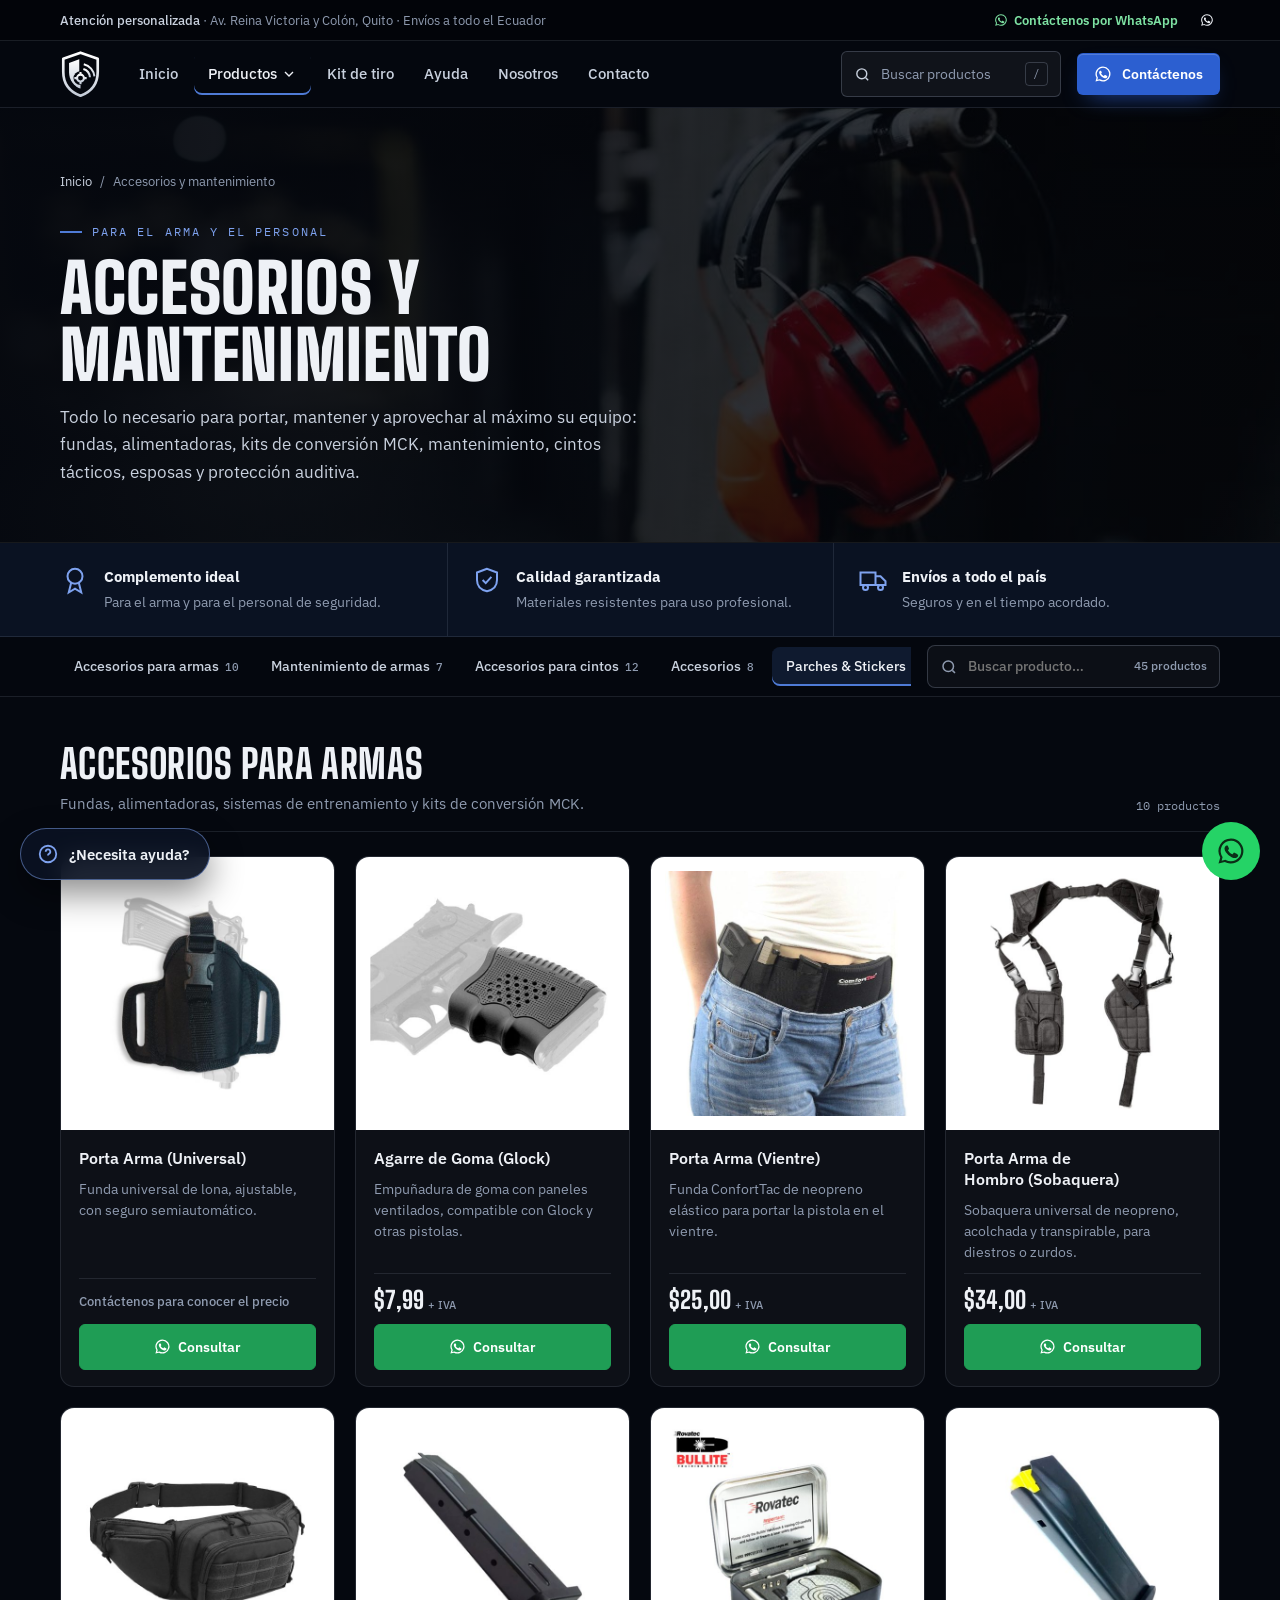
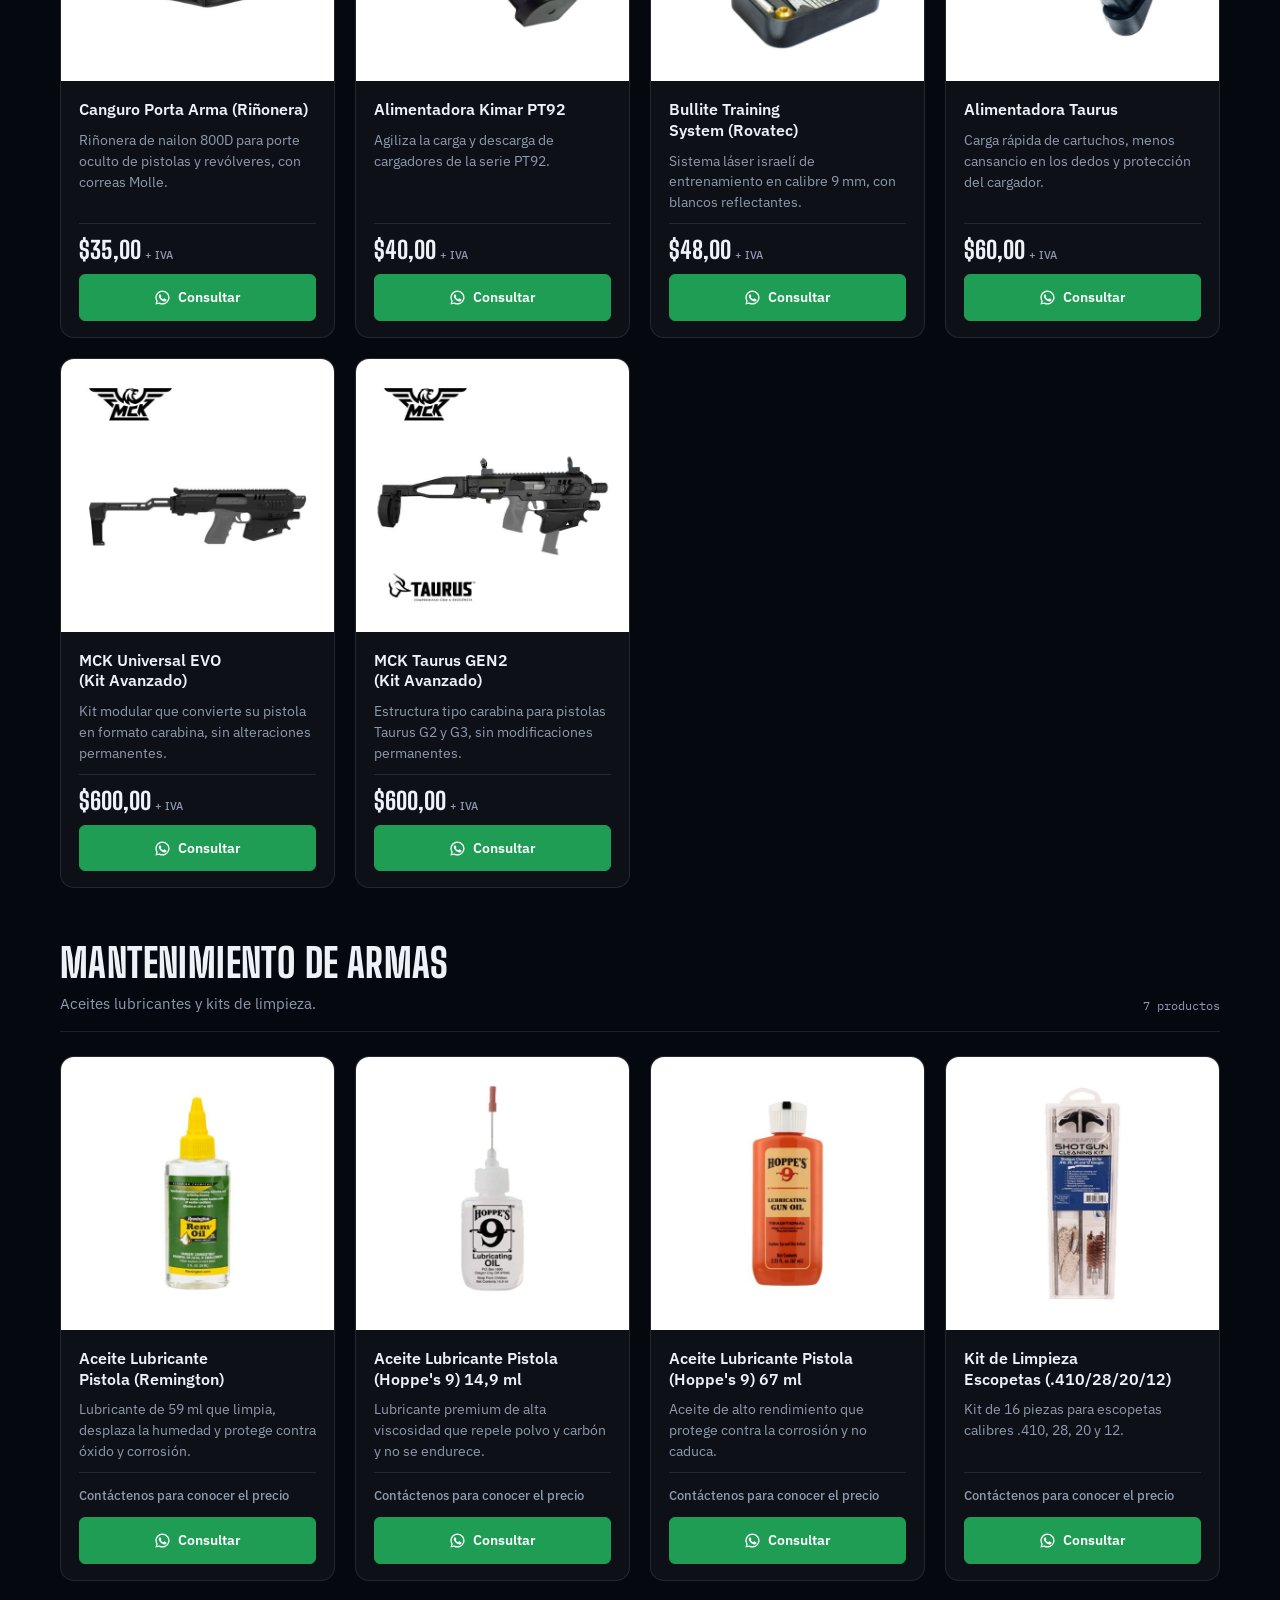
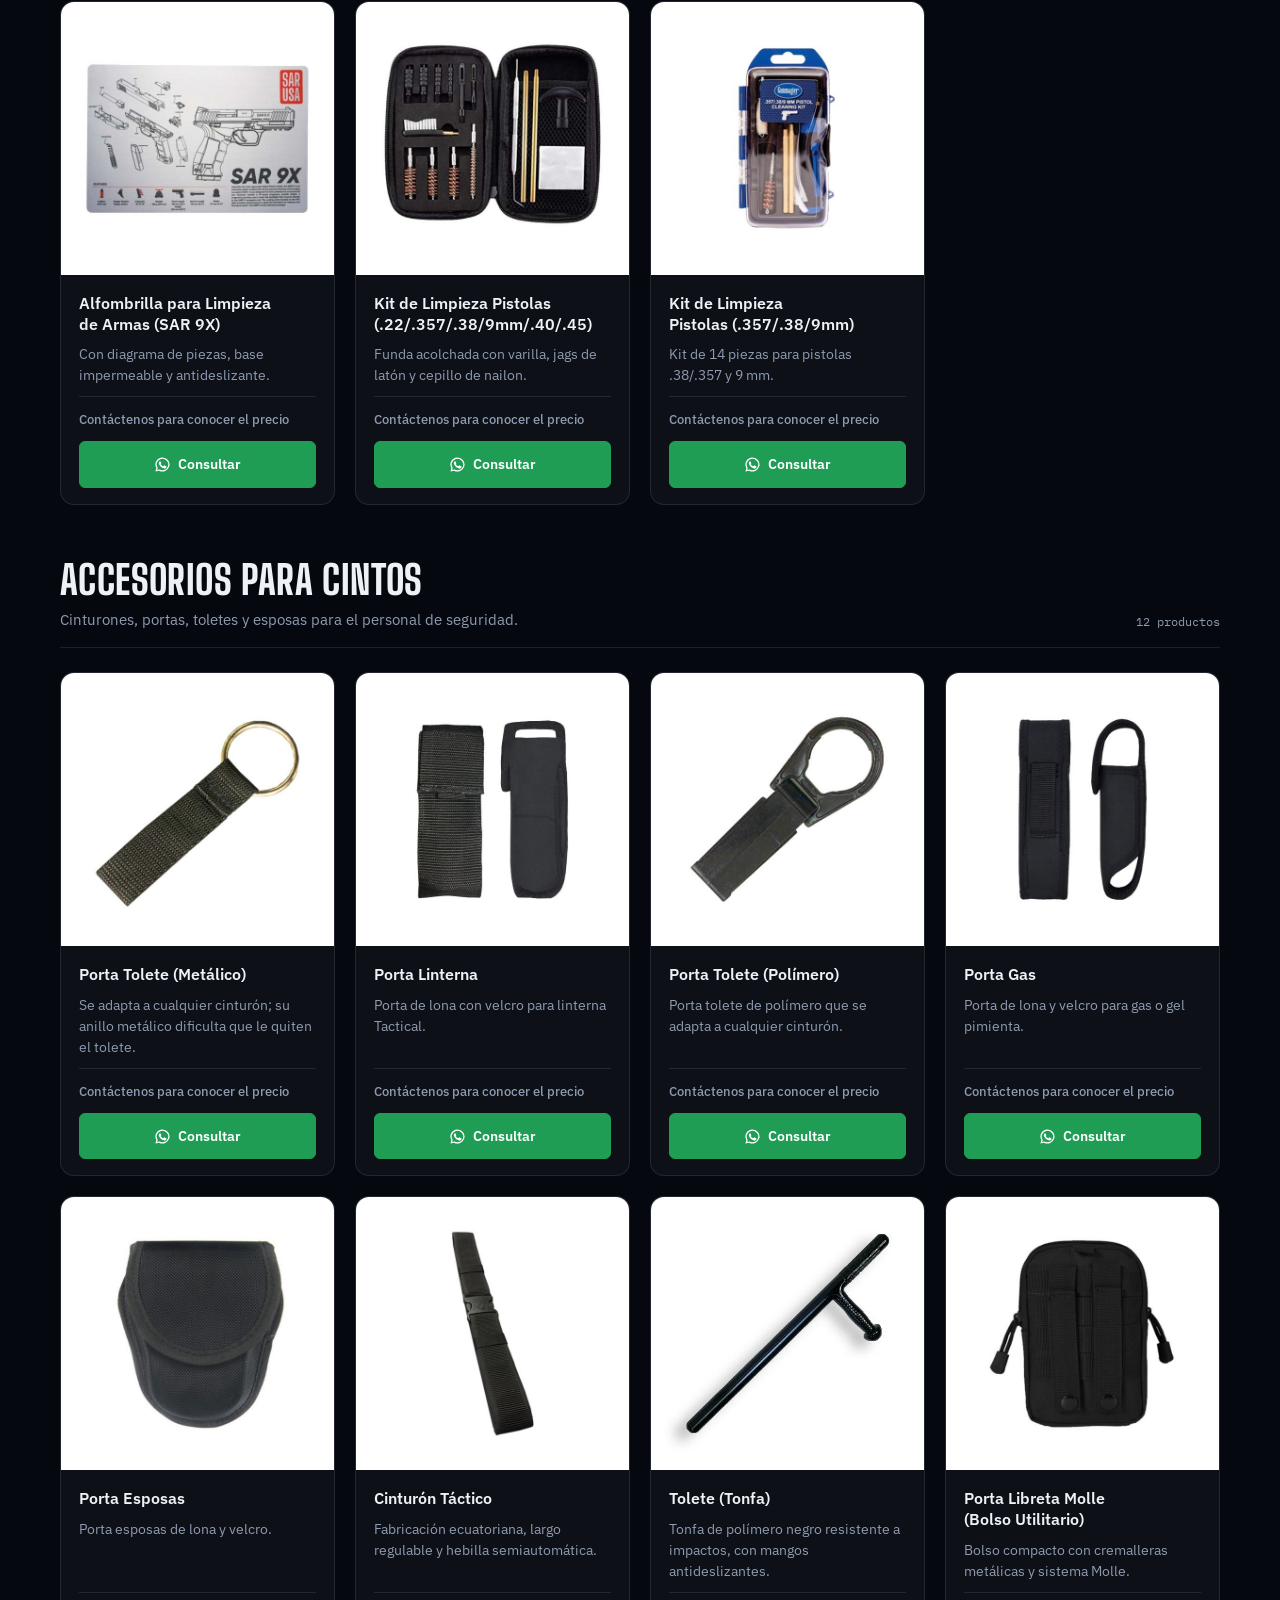
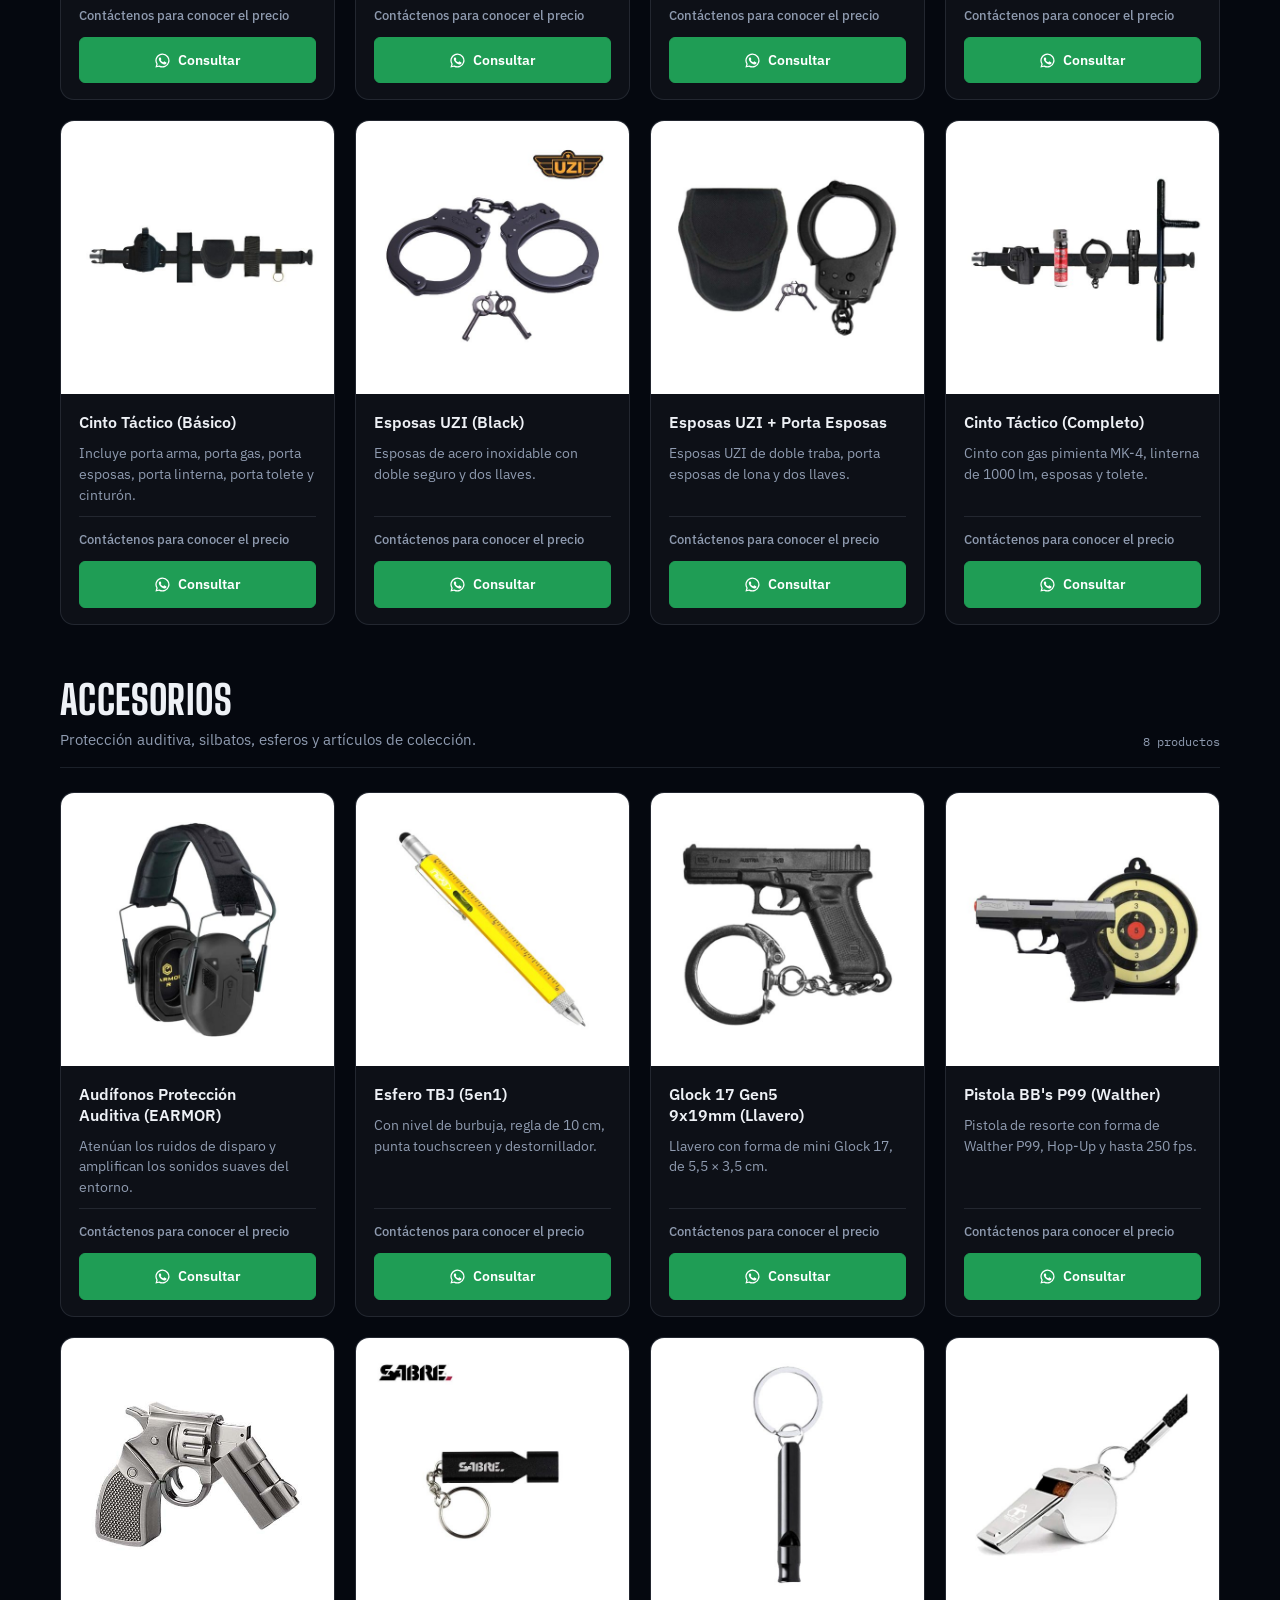
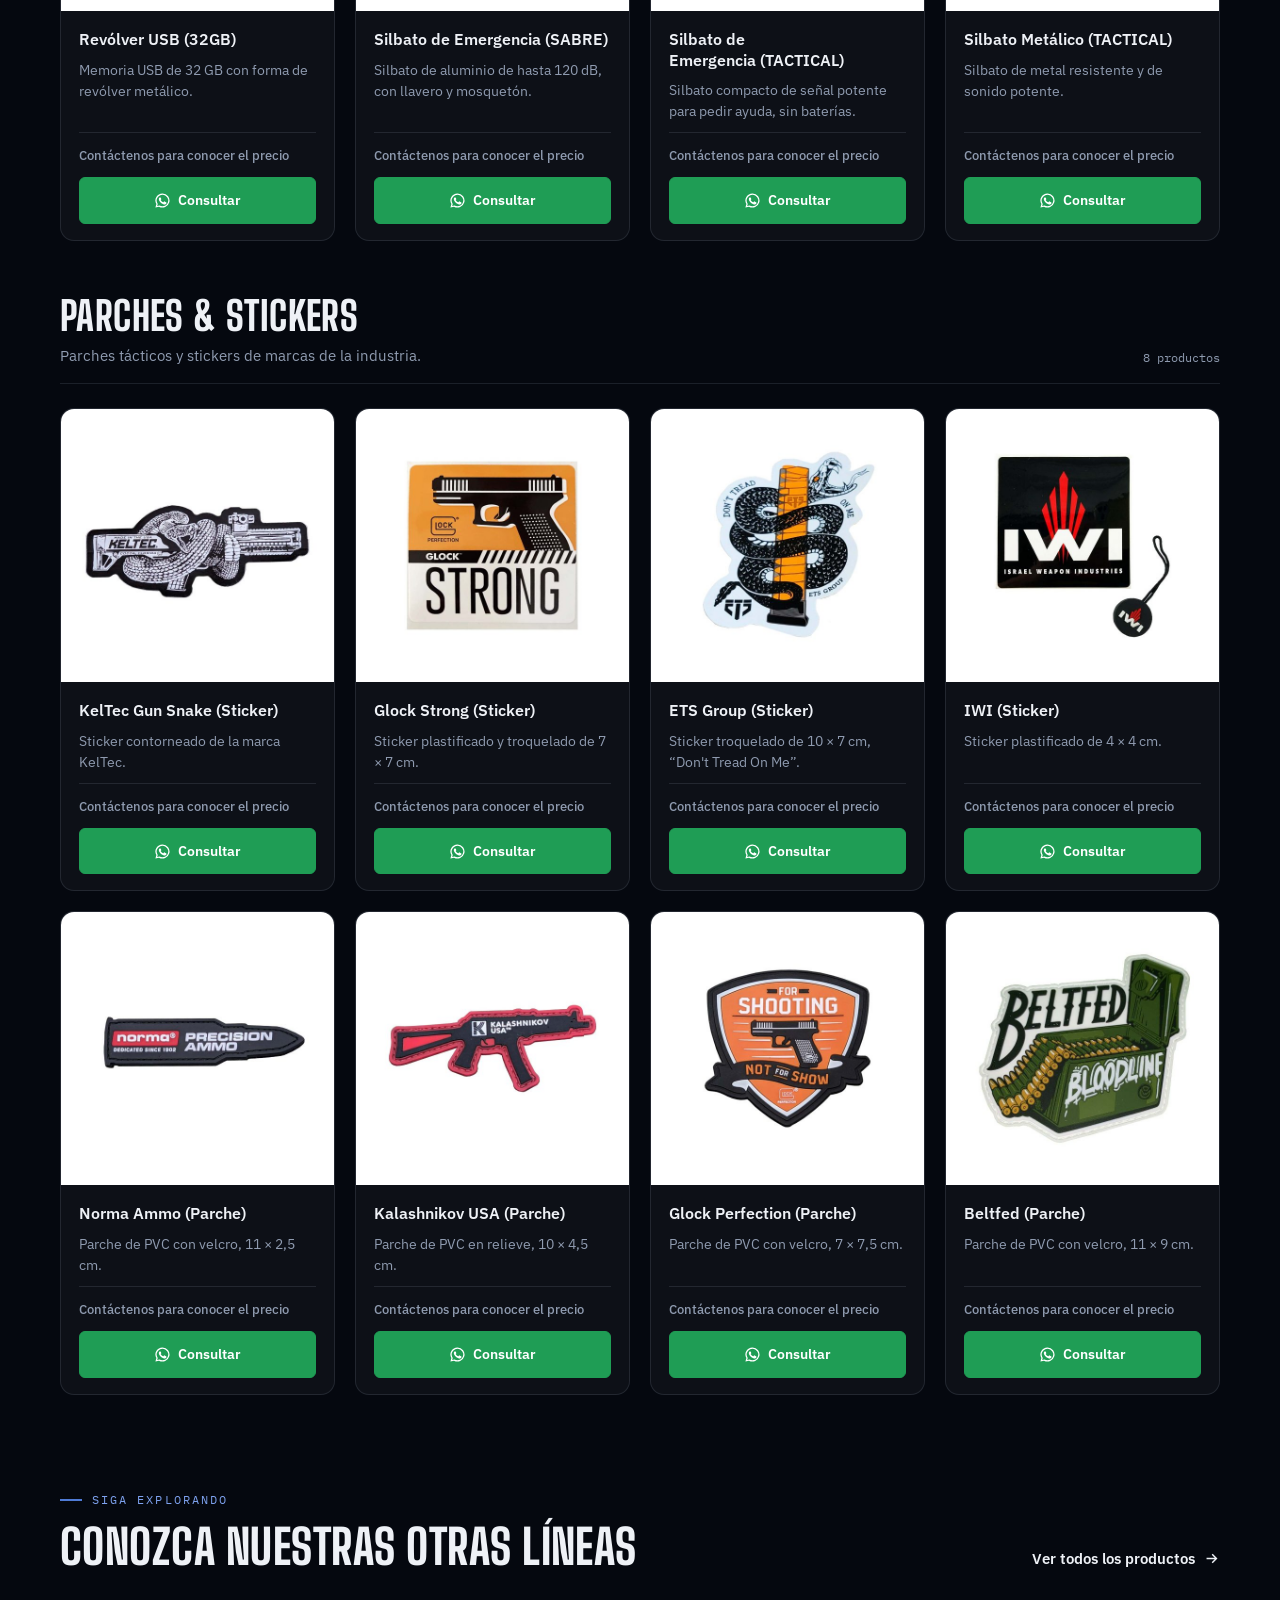
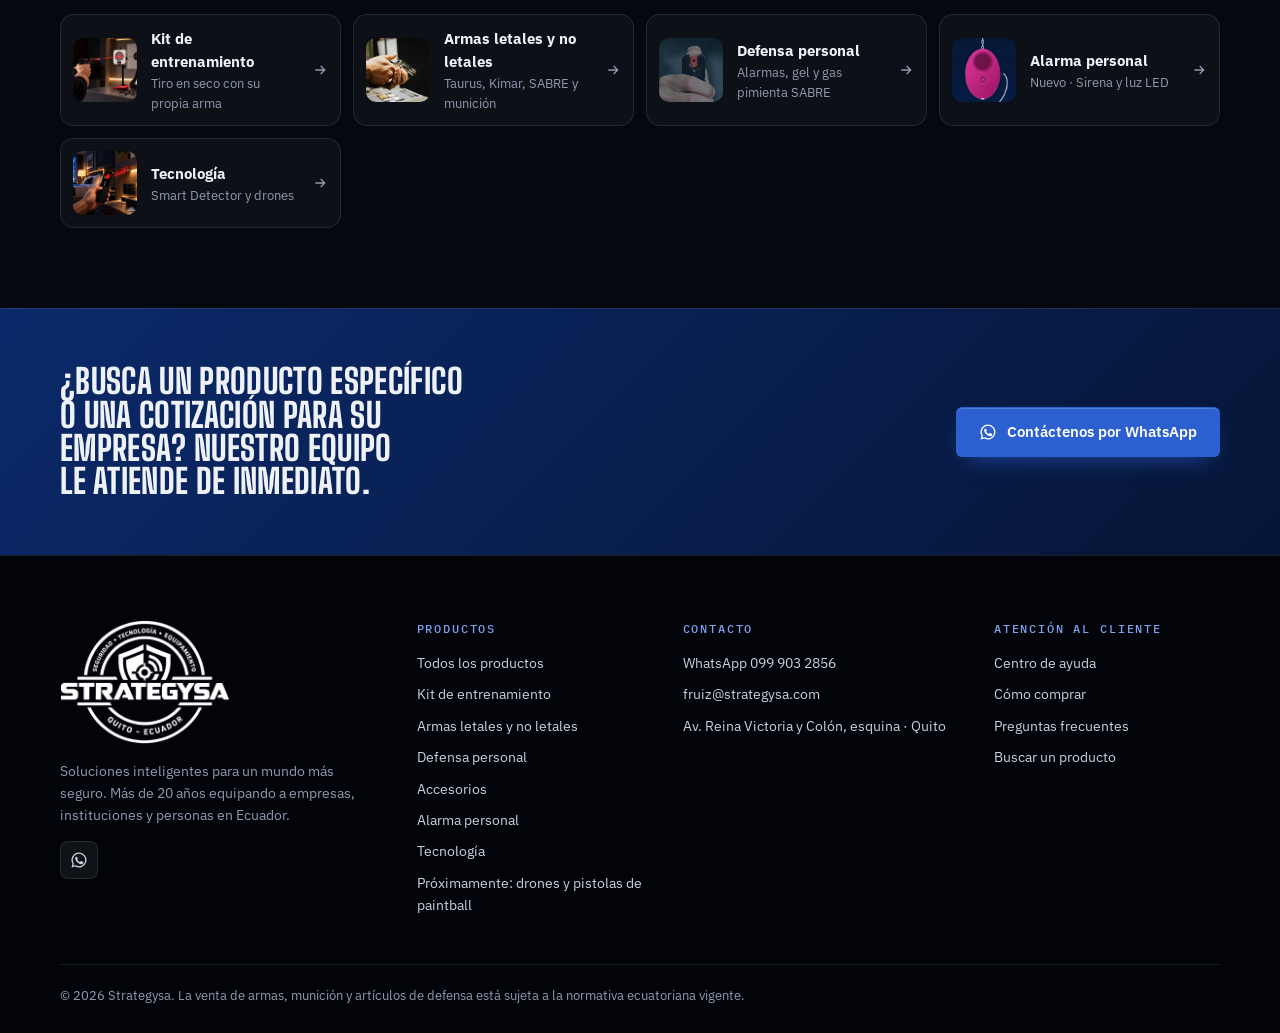
==== commit bd4e72f6: "Botón de WhatsApp a lo ancho en tarjetas; nueva página Todos los productos Co-Authored-By: Claude Op" ====
--- a/accesorios.html
+++ b/accesorios.html
@@ -21,7 +21,7 @@
   <ul class="menu" id="menu">
     <li><a href="index.html">Inicio</a></li>
     <li class="has-mega on"><button class="mega-btn" type="button" aria-expanded="false" aria-controls="mega">Productos<svg viewBox="0 0 24 24" fill="none" stroke="currentColor" stroke-width="2" aria-hidden="true"><path d="m6 9 6 6 6-6"/></svg></button>
-      <div class="mega" id="mega"><ul><li><a href="kit-entrenamiento.html"><img src="img/kit-marca-escena.jpg" alt="" loading="lazy"><span><b>Kit de entrenamiento</b><small>Tiro en seco con su propia arma</small></span></a></li><li><a href="armas.html"><img src="img/fotos/revolver-manos.jpg" alt="" loading="lazy"><span><b>Armas letales y no letales</b><small>Taurus, Kimar, SABRE y munición</small></span></a></li><li><a href="defensa-personal.html"><img src="img/fotos/gas-pimienta.jpg" alt="" loading="lazy"><span><b>Defensa personal</b><small>Alarmas, gel y gas pimienta SABRE</small></span></a></li><li><a href="accesorios.html" aria-current="page"><img src="img/fotos/orejeras.jpg" alt="" loading="lazy"><span><b>Accesorios</b><small>Fundas, cintos y limpieza</small></span></a></li><li><a href="alarma-personal.html"><img src="img/alarma/pg/c-fucsia.jpg" alt="" loading="lazy"><span><b>Alarma personal</b><small>Nuevo · Sirena y luz LED</small></span></a></li><li><a href="tecnologia.html"><img src="img/det-escena.jpg" alt="" loading="lazy"><span><b>Tecnología</b><small>Smart Detector y drones</small></span></a></li></ul></div></li>
+      <div class="mega" id="mega"><ul><li><a href="kit-entrenamiento.html"><img src="img/kit-marca-escena.jpg" alt="" loading="lazy"><span><b>Kit de entrenamiento</b><small>Tiro en seco con su propia arma</small></span></a></li><li><a href="armas.html"><img src="img/fotos/revolver-manos.jpg" alt="" loading="lazy"><span><b>Armas letales y no letales</b><small>Taurus, Kimar, SABRE y munición</small></span></a></li><li><a href="defensa-personal.html"><img src="img/fotos/gas-pimienta.jpg" alt="" loading="lazy"><span><b>Defensa personal</b><small>Alarmas, gel y gas pimienta SABRE</small></span></a></li><li><a href="accesorios.html" aria-current="page"><img src="img/fotos/orejeras.jpg" alt="" loading="lazy"><span><b>Accesorios</b><small>Fundas, cintos y limpieza</small></span></a></li><li><a href="alarma-personal.html"><img src="img/alarma/pg/c-fucsia.jpg" alt="" loading="lazy"><span><b>Alarma personal</b><small>Nuevo · Sirena y luz LED</small></span></a></li><li><a href="tecnologia.html"><img src="img/det-escena.jpg" alt="" loading="lazy"><span><b>Tecnología</b><small>Smart Detector y drones</small></span></a></li></ul><a class="mega-all" href="productos.html">Ver todos los productos <svg viewBox="0 0 24 24" fill="none" stroke="currentColor" stroke-width="2" aria-hidden="true"><path d="M5 12h14M13 6l6 6-6 6"/></svg></a></div></li>
     <li><a href="kit-entrenamiento.html">Kit de tiro</a></li>
     <li><a href="index.html#preguntas">Ayuda</a></li>
     <li><a href="index.html#nosotros">Nosotros</a></li>
@@ -39,7 +39,7 @@
   <p>Todo lo necesario para portar, mantener y aprovechar al máximo su equipo: fundas, alimentadoras, kits de conversión MCK, mantenimiento, cintos tácticos, esposas y protección auditiva.</p>
 </div></section><section class="assure"><div class="wrap"><ul><li><svg viewBox="0 0 24 24" fill="none" stroke="currentColor" stroke-width="1.6" aria-hidden="true"><circle cx="12" cy="9" r="6"/><path d="m9 14-2 8 5-3 5 3-2-8"/></svg><div><b>Complemento ideal</b><span>Para el arma y para el personal de seguridad.</span></div></li><li><svg viewBox="0 0 24 24" fill="none" stroke="currentColor" stroke-width="1.6" aria-hidden="true"><path d="M12 3 4 6v6c0 5 3.5 8 8 9 4.5-1 8-4 8-9V6l-8-3Z"/><path d="m8.5 12 2.5 2.5 4.5-5"/></svg><div><b>Calidad garantizada</b><span>Materiales resistentes para uso profesional.</span></div></li><li><svg viewBox="0 0 24 24" fill="none" stroke="currentColor" stroke-width="1.6" aria-hidden="true"><path d="M2 6h12v10H2zM14 9h4l4 4v3h-8z"/><circle cx="6" cy="18" r="2"/><circle cx="18" cy="18" r="2"/></svg><div><b>Envíos a todo el país</b><span>Seguros y en el tiempo acordado.</span></div></li></ul></div></section><nav class="subnav" aria-label="Categorías"><div class="wrap"><div class="sublinks"><a href="#accarmas">Accesorios para armas<span>10</span></a><a href="#mantenimiento">Mantenimiento de armas<span>7</span></a><a href="#cintos">Accesorios para cintos<span>12</span></a><a href="#accesorios">Accesorios<span>8</span></a><a href="#parches">Parches &amp; Stickers<span>8</span></a></div>
 <label class="search sm" for="q-buscar"><svg viewBox="0 0 24 24" fill="none" stroke="currentColor" stroke-width="2" aria-hidden="true"><circle cx="11" cy="11" r="7"/><path d="m20 20-3.5-3.5"/></svg><input id="q-buscar" type="search" placeholder="Buscar producto…" autocomplete="off"><span class="count" id="q-count"></span></label></div></nav>
-<p class="wrap noresults" id="noresults" hidden>No encontramos productos con ese nombre. Escríbanos y con gusto le ayudaremos a encontrarlo.</p><section class="group" id="accarmas"><div class="wrap"><div class="ghead"><div><h2>Accesorios para armas</h2><p>Fundas, alimentadoras, sistemas de entrenamiento y kits de conversión MCK.</p></div><span class="gcount">10 productos</span></div><div class="pgrid"><article class="prod" id="p-porta-arma-universal" data-name="porta arma (universal)"><div class="pimg"><img src="img/p/porta-arma-universal.jpg" alt="Porta Arma (Universal)" loading="lazy"></div><div class="pbody"><h3>Porta Arma (Universal)</h3><p class="pdesc">Funda universal de lona, ajustable, con seguro semiautomático.</p><div class="pfoot"><span class="price ask">Contáctenos para conocer el precio</span><a class="pbtn" target="_blank" rel="noopener" href="https://wa.me/593999032856?text=Hola%20Strategysa%2C%20quisiera%20informaci%C3%B3n%20y%20precio%20de%3A%20Porta%20Arma%20%28Universal%29"><svg viewBox="0 0 24 24" fill="currentColor" aria-hidden="true"><path d="M12 2a10 10 0 0 0-8.6 15.1L2 22l5-1.3A10 10 0 1 0 12 2Zm0 18.2a8.2 8.2 0 0 1-4.2-1.1l-.3-.2-3 .8.8-2.9-.2-.3A8.2 8.2 0 1 1 12 20.2Zm4.5-6.1c-.2-.1-1.5-.7-1.7-.8s-.4-.1-.6.1-.7.8-.8 1-.3.2-.5.1a6.7 6.7 0 0 1-3.3-2.9c-.3-.4.3-.4.7-1.3a.5.5 0 0 0 0-.5l-.8-1.8c-.2-.5-.4-.4-.6-.4h-.5a1 1 0 0 0-.7.3 3 3 0 0 0-.9 2.2 5.2 5.2 0 0 0 1.1 2.8 11.9 11.9 0 0 0 4.6 4c1.7.7 2.3.8 3.2.7a2.7 2.7 0 0 0 1.8-1.3 2.2 2.2 0 0 0 .2-1.3c-.1-.1-.3-.2-.5-.3Z"/></svg>Consultar</a></div></div></article><article class="prod" id="p-agarre-de-goma-glock" data-name="agarre de goma (glock)"><div class="pimg"><img src="img/p/agarre-de-goma-glock.jpg" alt="Agarre de Goma (Glock)" loading="lazy"></div><div class="pbody"><h3>Agarre de Goma (Glock)</h3><p class="pdesc">Empuñadura de goma con paneles ventilados, compatible con Glock y otras pistolas.</p><div class="pfoot"><span class="price">$7,99<small>+ IVA</small></span><a class="pbtn" target="_blank" rel="noopener" href="https://wa.me/593999032856?text=Hola%20Strategysa%2C%20quisiera%20informaci%C3%B3n%20y%20precio%20de%3A%20Agarre%20de%20Goma%20%28Glock%29"><svg viewBox="0 0 24 24" fill="currentColor" aria-hidden="true"><path d="M12 2a10 10 0 0 0-8.6 15.1L2 22l5-1.3A10 10 0 1 0 12 2Zm0 18.2a8.2 8.2 0 0 1-4.2-1.1l-.3-.2-3 .8.8-2.9-.2-.3A8.2 8.2 0 1 1 12 20.2Zm4.5-6.1c-.2-.1-1.5-.7-1.7-.8s-.4-.1-.6.1-.7.8-.8 1-.3.2-.5.1a6.7 6.7 0 0 1-3.3-2.9c-.3-.4.3-.4.7-1.3a.5.5 0 0 0 0-.5l-.8-1.8c-.2-.5-.4-.4-.6-.4h-.5a1 1 0 0 0-.7.3 3 3 0 0 0-.9 2.2 5.2 5.2 0 0 0 1.1 2.8 11.9 11.9 0 0 0 4.6 4c1.7.7 2.3.8 3.2.7a2.7 2.7 0 0 0 1.8-1.3 2.2 2.2 0 0 0 .2-1.3c-.1-.1-.3-.2-.5-.3Z"/></svg>Consultar</a></div></div></article><article class="prod" id="p-porta-arma-vientre" data-name="porta arma (vientre)"><div class="pimg"><img src="img/p/porta-arma-vientre.jpg" alt="Porta Arma (Vientre)" loading="lazy"></div><div class="pbody"><h3>Porta Arma (Vientre)</h3><p class="pdesc">Funda ConfortTac de neopreno elástico para portar la pistola en el vientre.</p><div class="pfoot"><span class="price">$25,00<small>+ IVA</small></span><a class="pbtn" target="_blank" rel="noopener" href="https://wa.me/593999032856?text=Hola%20Strategysa%2C%20quisiera%20informaci%C3%B3n%20y%20precio%20de%3A%20Porta%20Arma%20%28Vientre%29"><svg viewBox="0 0 24 24" fill="currentColor" aria-hidden="true"><path d="M12 2a10 10 0 0 0-8.6 15.1L2 22l5-1.3A10 10 0 1 0 12 2Zm0 18.2a8.2 8.2 0 0 1-4.2-1.1l-.3-.2-3 .8.8-2.9-.2-.3A8.2 8.2 0 1 1 12 20.2Zm4.5-6.1c-.2-.1-1.5-.7-1.7-.8s-.4-.1-.6.1-.7.8-.8 1-.3.2-.5.1a6.7 6.7 0 0 1-3.3-2.9c-.3-.4.3-.4.7-1.3a.5.5 0 0 0 0-.5l-.8-1.8c-.2-.5-.4-.4-.6-.4h-.5a1 1 0 0 0-.7.3 3 3 0 0 0-.9 2.2 5.2 5.2 0 0 0 1.1 2.8 11.9 11.9 0 0 0 4.6 4c1.7.7 2.3.8 3.2.7a2.7 2.7 0 0 0 1.8-1.3 2.2 2.2 0 0 0 .2-1.3c-.1-.1-.3-.2-.5-.3Z"/></svg>Consultar</a></div></div></article><article class="prod" id="p-porta-arma-de-hombro-sobaquera" data-name="porta arma de hombro (sobaquera)"><div class="pimg"><img src="img/p/porta-arma-de-hombro-sobaquera.jpg" alt="Porta Arma de Hombro (Sobaquera)" loading="lazy"></div><div class="pbody"><h3>Porta Arma de Hombro (Sobaquera)</h3><p class="pdesc">Sobaquera universal de neopreno, acolchada y transpirable, para diestros o zurdos.</p><div class="pfoot"><span class="price">$34,00<small>+ IVA</small></span><a class="pbtn" target="_blank" rel="noopener" href="https://wa.me/593999032856?text=Hola%20Strategysa%2C%20quisiera%20informaci%C3%B3n%20y%20precio%20de%3A%20Porta%20Arma%20de%20Hombro%20%28Sobaquera%29"><svg viewBox="0 0 24 24" fill="currentColor" aria-hidden="true"><path d="M12 2a10 10 0 0 0-8.6 15.1L2 22l5-1.3A10 10 0 1 0 12 2Zm0 18.2a8.2 8.2 0 0 1-4.2-1.1l-.3-.2-3 .8.8-2.9-.2-.3A8.2 8.2 0 1 1 12 20.2Zm4.5-6.1c-.2-.1-1.5-.7-1.7-.8s-.4-.1-.6.1-.7.8-.8 1-.3.2-.5.1a6.7 6.7 0 0 1-3.3-2.9c-.3-.4.3-.4.7-1.3a.5.5 0 0 0 0-.5l-.8-1.8c-.2-.5-.4-.4-.6-.4h-.5a1 1 0 0 0-.7.3 3 3 0 0 0-.9 2.2 5.2 5.2 0 0 0 1.1 2.8 11.9 11.9 0 0 0 4.6 4c1.7.7 2.3.8 3.2.7a2.7 2.7 0 0 0 1.8-1.3 2.2 2.2 0 0 0 .2-1.3c-.1-.1-.3-.2-.5-.3Z"/></svg>Consultar</a></div></div></article><article class="prod" id="p-canguro-porta-arma-rinonera" data-name="canguro porta arma (riñonera)"><div class="pimg"><img src="img/p/canguro-porta-arma-rinonera.jpg" alt="Canguro Porta Arma (Riñonera)" loading="lazy"></div><div class="pbody"><h3>Canguro Porta Arma (Riñonera)</h3><p class="pdesc">Riñonera de nailon 800D para porte oculto de pistolas y revólveres, con correas Molle.</p><div class="pfoot"><span class="price">$35,00<small>+ IVA</small></span><a class="pbtn" target="_blank" rel="noopener" href="https://wa.me/593999032856?text=Hola%20Strategysa%2C%20quisiera%20informaci%C3%B3n%20y%20precio%20de%3A%20Canguro%20Porta%20Arma%20%28Ri%C3%B1onera%29"><svg viewBox="0 0 24 24" fill="currentColor" aria-hidden="true"><path d="M12 2a10 10 0 0 0-8.6 15.1L2 22l5-1.3A10 10 0 1 0 12 2Zm0 18.2a8.2 8.2 0 0 1-4.2-1.1l-.3-.2-3 .8.8-2.9-.2-.3A8.2 8.2 0 1 1 12 20.2Zm4.5-6.1c-.2-.1-1.5-.7-1.7-.8s-.4-.1-.6.1-.7.8-.8 1-.3.2-.5.1a6.7 6.7 0 0 1-3.3-2.9c-.3-.4.3-.4.7-1.3a.5.5 0 0 0 0-.5l-.8-1.8c-.2-.5-.4-.4-.6-.4h-.5a1 1 0 0 0-.7.3 3 3 0 0 0-.9 2.2 5.2 5.2 0 0 0 1.1 2.8 11.9 11.9 0 0 0 4.6 4c1.7.7 2.3.8 3.2.7a2.7 2.7 0 0 0 1.8-1.3 2.2 2.2 0 0 0 .2-1.3c-.1-.1-.3-.2-.5-.3Z"/></svg>Consultar</a></div></div></article><article class="prod" id="p-alimentadora-kimar-pt92" data-name="alimentadora kimar pt92"><div class="pimg"><img src="img/p/alimentadora-kimar-pt92.jpg" alt="Alimentadora Kimar PT92" loading="lazy"></div><div class="pbody"><h3>Alimentadora Kimar PT92</h3><p class="pdesc">Agiliza la carga y descarga de cargadores de la serie PT92.</p><div class="pfoot"><span class="price">$40,00<small>+ IVA</small></span><a class="pbtn" target="_blank" rel="noopener" href="https://wa.me/593999032856?text=Hola%20Strategysa%2C%20quisiera%20informaci%C3%B3n%20y%20precio%20de%3A%20Alimentadora%20Kimar%20PT92"><svg viewBox="0 0 24 24" fill="currentColor" aria-hidden="true"><path d="M12 2a10 10 0 0 0-8.6 15.1L2 22l5-1.3A10 10 0 1 0 12 2Zm0 18.2a8.2 8.2 0 0 1-4.2-1.1l-.3-.2-3 .8.8-2.9-.2-.3A8.2 8.2 0 1 1 12 20.2Zm4.5-6.1c-.2-.1-1.5-.7-1.7-.8s-.4-.1-.6.1-.7.8-.8 1-.3.2-.5.1a6.7 6.7 0 0 1-3.3-2.9c-.3-.4.3-.4.7-1.3a.5.5 0 0 0 0-.5l-.8-1.8c-.2-.5-.4-.4-.6-.4h-.5a1 1 0 0 0-.7.3 3 3 0 0 0-.9 2.2 5.2 5.2 0 0 0 1.1 2.8 11.9 11.9 0 0 0 4.6 4c1.7.7 2.3.8 3.2.7a2.7 2.7 0 0 0 1.8-1.3 2.2 2.2 0 0 0 .2-1.3c-.1-.1-.3-.2-.5-.3Z"/></svg>Consultar</a></div></div></article><article class="prod" id="p-bullite-training-system-rovatec" data-name="bullite training system (rovatec)"><div class="pimg"><img src="img/p/bullite-training-system-rovatec.jpg" alt="Bullite Training System (Rovatec)" loading="lazy"></div><div class="pbody"><h3>Bullite Training System (Rovatec)</h3><p class="pdesc">Sistema láser israelí de entrenamiento en calibre 9 mm, con blancos reflectantes.</p><div class="pfoot"><span class="price">$48,00<small>+ IVA</small></span><a class="pbtn" target="_blank" rel="noopener" href="https://wa.me/593999032856?text=Hola%20Strategysa%2C%20quisiera%20informaci%C3%B3n%20y%20precio%20de%3A%20Bullite%20Training%20System%20%28Rovatec%29"><svg viewBox="0 0 24 24" fill="currentColor" aria-hidden="true"><path d="M12 2a10 10 0 0 0-8.6 15.1L2 22l5-1.3A10 10 0 1 0 12 2Zm0 18.2a8.2 8.2 0 0 1-4.2-1.1l-.3-.2-3 .8.8-2.9-.2-.3A8.2 8.2 0 1 1 12 20.2Zm4.5-6.1c-.2-.1-1.5-.7-1.7-.8s-.4-.1-.6.1-.7.8-.8 1-.3.2-.5.1a6.7 6.7 0 0 1-3.3-2.9c-.3-.4.3-.4.7-1.3a.5.5 0 0 0 0-.5l-.8-1.8c-.2-.5-.4-.4-.6-.4h-.5a1 1 0 0 0-.7.3 3 3 0 0 0-.9 2.2 5.2 5.2 0 0 0 1.1 2.8 11.9 11.9 0 0 0 4.6 4c1.7.7 2.3.8 3.2.7a2.7 2.7 0 0 0 1.8-1.3 2.2 2.2 0 0 0 .2-1.3c-.1-.1-.3-.2-.5-.3Z"/></svg>Consultar</a></div></div></article><article class="prod" id="p-alimentadora-taurus" data-name="alimentadora taurus"><div class="pimg"><img src="img/p/alimentadora-taurus.jpg" alt="Alimentadora Taurus" loading="lazy"></div><div class="pbody"><h3>Alimentadora Taurus</h3><p class="pdesc">Carga rápida de cartuchos, menos cansancio en los dedos y protección del cargador.</p><div class="pfoot"><span class="price">$60,00<small>+ IVA</small></span><a class="pbtn" target="_blank" rel="noopener" href="https://wa.me/593999032856?text=Hola%20Strategysa%2C%20quisiera%20informaci%C3%B3n%20y%20precio%20de%3A%20Alimentadora%20Taurus"><svg viewBox="0 0 24 24" fill="currentColor" aria-hidden="true"><path d="M12 2a10 10 0 0 0-8.6 15.1L2 22l5-1.3A10 10 0 1 0 12 2Zm0 18.2a8.2 8.2 0 0 1-4.2-1.1l-.3-.2-3 .8.8-2.9-.2-.3A8.2 8.2 0 1 1 12 20.2Zm4.5-6.1c-.2-.1-1.5-.7-1.7-.8s-.4-.1-.6.1-.7.8-.8 1-.3.2-.5.1a6.7 6.7 0 0 1-3.3-2.9c-.3-.4.3-.4.7-1.3a.5.5 0 0 0 0-.5l-.8-1.8c-.2-.5-.4-.4-.6-.4h-.5a1 1 0 0 0-.7.3 3 3 0 0 0-.9 2.2 5.2 5.2 0 0 0 1.1 2.8 11.9 11.9 0 0 0 4.6 4c1.7.7 2.3.8 3.2.7a2.7 2.7 0 0 0 1.8-1.3 2.2 2.2 0 0 0 .2-1.3c-.1-.1-.3-.2-.5-.3Z"/></svg>Consultar</a></div></div></article><article class="prod" id="p-mck-universal-evo-kit-avanzado" data-name="mck universal evo (kit avanzado)"><div class="pimg"><img src="img/p/mck-universal-evo-kit-avanzado.jpg" alt="MCK Universal EVO (Kit Avanzado)" loading="lazy"></div><div class="pbody"><h3>MCK Universal EVO (Kit Avanzado)</h3><p class="pdesc">Kit modular que convierte su pistola en formato carabina, sin alteraciones permanentes.</p><div class="pfoot"><span class="price">$600,00<small>+ IVA</small></span><a class="pbtn" target="_blank" rel="noopener" href="https://wa.me/593999032856?text=Hola%20Strategysa%2C%20quisiera%20informaci%C3%B3n%20y%20precio%20de%3A%20MCK%20Universal%20EVO%20%28Kit%20Avanzado%29"><svg viewBox="0 0 24 24" fill="currentColor" aria-hidden="true"><path d="M12 2a10 10 0 0 0-8.6 15.1L2 22l5-1.3A10 10 0 1 0 12 2Zm0 18.2a8.2 8.2 0 0 1-4.2-1.1l-.3-.2-3 .8.8-2.9-.2-.3A8.2 8.2 0 1 1 12 20.2Zm4.5-6.1c-.2-.1-1.5-.7-1.7-.8s-.4-.1-.6.1-.7.8-.8 1-.3.2-.5.1a6.7 6.7 0 0 1-3.3-2.9c-.3-.4.3-.4.7-1.3a.5.5 0 0 0 0-.5l-.8-1.8c-.2-.5-.4-.4-.6-.4h-.5a1 1 0 0 0-.7.3 3 3 0 0 0-.9 2.2 5.2 5.2 0 0 0 1.1 2.8 11.9 11.9 0 0 0 4.6 4c1.7.7 2.3.8 3.2.7a2.7 2.7 0 0 0 1.8-1.3 2.2 2.2 0 0 0 .2-1.3c-.1-.1-.3-.2-.5-.3Z"/></svg>Consultar</a></div></div></article><article class="prod" id="p-mck-taurus-gen2-kit-avanzado" data-name="mck taurus gen2 (kit avanzado)"><div class="pimg"><img src="img/p/mck-taurus-gen2-kit-avanzado.jpg" alt="MCK Taurus GEN2 (Kit Avanzado)" loading="lazy"></div><div class="pbody"><h3>MCK Taurus GEN2 (Kit Avanzado)</h3><p class="pdesc">Estructura tipo carabina para pistolas Taurus G2 y G3, sin modificaciones permanentes.</p><div class="pfoot"><span class="price">$600,00<small>+ IVA</small></span><a class="pbtn" target="_blank" rel="noopener" href="https://wa.me/593999032856?text=Hola%20Strategysa%2C%20quisiera%20informaci%C3%B3n%20y%20precio%20de%3A%20MCK%20Taurus%20GEN2%20%28Kit%20Avanzado%29"><svg viewBox="0 0 24 24" fill="currentColor" aria-hidden="true"><path d="M12 2a10 10 0 0 0-8.6 15.1L2 22l5-1.3A10 10 0 1 0 12 2Zm0 18.2a8.2 8.2 0 0 1-4.2-1.1l-.3-.2-3 .8.8-2.9-.2-.3A8.2 8.2 0 1 1 12 20.2Zm4.5-6.1c-.2-.1-1.5-.7-1.7-.8s-.4-.1-.6.1-.7.8-.8 1-.3.2-.5.1a6.7 6.7 0 0 1-3.3-2.9c-.3-.4.3-.4.7-1.3a.5.5 0 0 0 0-.5l-.8-1.8c-.2-.5-.4-.4-.6-.4h-.5a1 1 0 0 0-.7.3 3 3 0 0 0-.9 2.2 5.2 5.2 0 0 0 1.1 2.8 11.9 11.9 0 0 0 4.6 4c1.7.7 2.3.8 3.2.7a2.7 2.7 0 0 0 1.8-1.3 2.2 2.2 0 0 0 .2-1.3c-.1-.1-.3-.2-.5-.3Z"/></svg>Consultar</a></div></div></article></div></div></section><section class="group" id="mantenimiento"><div class="wrap"><div class="ghead"><div><h2>Mantenimiento de armas</h2><p>Aceites lubricantes y kits de limpieza.</p></div><span class="gcount">7 productos</span></div><div class="pgrid"><article class="prod" id="p-aceite-lubricante-pistola-remington" data-name="aceite lubricante pistola (remington)"><div class="pimg"><img src="img/p/aceite-lubricante-pistola-remington.jpg" alt="Aceite Lubricante Pistola (Remington)" loading="lazy"></div><div class="pbody"><h3>Aceite Lubricante Pistola (Remington)</h3><p class="pdesc">Lubricante de 59 ml que limpia, desplaza la humedad y protege contra óxido y corrosión.</p><div class="pfoot"><span class="price ask">Contáctenos para conocer el precio</span><a class="pbtn" target="_blank" rel="noopener" href="https://wa.me/593999032856?text=Hola%20Strategysa%2C%20quisiera%20informaci%C3%B3n%20y%20precio%20de%3A%20Aceite%20Lubricante%20Pistola%20%28Remington%29"><svg viewBox="0 0 24 24" fill="currentColor" aria-hidden="true"><path d="M12 2a10 10 0 0 0-8.6 15.1L2 22l5-1.3A10 10 0 1 0 12 2Zm0 18.2a8.2 8.2 0 0 1-4.2-1.1l-.3-.2-3 .8.8-2.9-.2-.3A8.2 8.2 0 1 1 12 20.2Zm4.5-6.1c-.2-.1-1.5-.7-1.7-.8s-.4-.1-.6.1-.7.8-.8 1-.3.2-.5.1a6.7 6.7 0 0 1-3.3-2.9c-.3-.4.3-.4.7-1.3a.5.5 0 0 0 0-.5l-.8-1.8c-.2-.5-.4-.4-.6-.4h-.5a1 1 0 0 0-.7.3 3 3 0 0 0-.9 2.2 5.2 5.2 0 0 0 1.1 2.8 11.9 11.9 0 0 0 4.6 4c1.7.7 2.3.8 3.2.7a2.7 2.7 0 0 0 1.8-1.3 2.2 2.2 0 0 0 .2-1.3c-.1-.1-.3-.2-.5-.3Z"/></svg>Consultar</a></div></div></article><article class="prod" id="p-aceite-lubricante-pistola-hoppe-s-9-14-9-ml" data-name="aceite lubricante pistola (hoppe&#x27;s 9) 14,9 ml"><div class="pimg"><img src="img/p/aceite-lubricante-pistola-hoppe-s-9-14-9-ml.jpg" alt="Aceite Lubricante Pistola (Hoppe&#x27;s 9) 14,9 ml" loading="lazy"></div><div class="pbody"><h3>Aceite Lubricante Pistola (Hoppe&#x27;s 9) 14,9 ml</h3><p class="pdesc">Lubricante premium de alta viscosidad que repele polvo y carbón y no se endurece.</p><div class="pfoot"><span class="price ask">Contáctenos para conocer el precio</span><a class="pbtn" target="_blank" rel="noopener" href="https://wa.me/593999032856?text=Hola%20Strategysa%2C%20quisiera%20informaci%C3%B3n%20y%20precio%20de%3A%20Aceite%20Lubricante%20Pistola%20%28Hoppe%27s%209%29%2014%2C9%20ml"><svg viewBox="0 0 24 24" fill="currentColor" aria-hidden="true"><path d="M12 2a10 10 0 0 0-8.6 15.1L2 22l5-1.3A10 10 0 1 0 12 2Zm0 18.2a8.2 8.2 0 0 1-4.2-1.1l-.3-.2-3 .8.8-2.9-.2-.3A8.2 8.2 0 1 1 12 20.2Zm4.5-6.1c-.2-.1-1.5-.7-1.7-.8s-.4-.1-.6.1-.7.8-.8 1-.3.2-.5.1a6.7 6.7 0 0 1-3.3-2.9c-.3-.4.3-.4.7-1.3a.5.5 0 0 0 0-.5l-.8-1.8c-.2-.5-.4-.4-.6-.4h-.5a1 1 0 0 0-.7.3 3 3 0 0 0-.9 2.2 5.2 5.2 0 0 0 1.1 2.8 11.9 11.9 0 0 0 4.6 4c1.7.7 2.3.8 3.2.7a2.7 2.7 0 0 0 1.8-1.3 2.2 2.2 0 0 0 .2-1.3c-.1-.1-.3-.2-.5-.3Z"/></svg>Consultar</a></div></div></article><article class="prod" id="p-aceite-lubricante-pistola-hoppe-s-9-67-ml" data-name="aceite lubricante pistola (hoppe&#x27;s 9) 67 ml"><div class="pimg"><img src="img/p/aceite-lubricante-pistola-hoppe-s-9-67-ml.jpg" alt="Aceite Lubricante Pistola (Hoppe&#x27;s 9) 67 ml" loading="lazy"></div><div class="pbody"><h3>Aceite Lubricante Pistola (Hoppe&#x27;s 9) 67 ml</h3><p class="pdesc">Aceite de alto rendimiento que protege contra la corrosión y no caduca.</p><div class="pfoot"><span class="price ask">Contáctenos para conocer el precio</span><a class="pbtn" target="_blank" rel="noopener" href="https://wa.me/593999032856?text=Hola%20Strategysa%2C%20quisiera%20informaci%C3%B3n%20y%20precio%20de%3A%20Aceite%20Lubricante%20Pistola%20%28Hoppe%27s%209%29%2067%20ml"><svg viewBox="0 0 24 24" fill="currentColor" aria-hidden="true"><path d="M12 2a10 10 0 0 0-8.6 15.1L2 22l5-1.3A10 10 0 1 0 12 2Zm0 18.2a8.2 8.2 0 0 1-4.2-1.1l-.3-.2-3 .8.8-2.9-.2-.3A8.2 8.2 0 1 1 12 20.2Zm4.5-6.1c-.2-.1-1.5-.7-1.7-.8s-.4-.1-.6.1-.7.8-.8 1-.3.2-.5.1a6.7 6.7 0 0 1-3.3-2.9c-.3-.4.3-.4.7-1.3a.5.5 0 0 0 0-.5l-.8-1.8c-.2-.5-.4-.4-.6-.4h-.5a1 1 0 0 0-.7.3 3 3 0 0 0-.9 2.2 5.2 5.2 0 0 0 1.1 2.8 11.9 11.9 0 0 0 4.6 4c1.7.7 2.3.8 3.2.7a2.7 2.7 0 0 0 1.8-1.3 2.2 2.2 0 0 0 .2-1.3c-.1-.1-.3-.2-.5-.3Z"/></svg>Consultar</a></div></div></article><article class="prod" id="p-kit-de-limpieza-escopetas-410-28-20-12" data-name="kit de limpieza escopetas (.410/28/20/12)"><div class="pimg"><img src="img/p/kit-de-limpieza-escopetas-410-28-20-12.jpg" alt="Kit de Limpieza Escopetas (.410/28/20/12)" loading="lazy"></div><div class="pbody"><h3>Kit de Limpieza Escopetas (.410/28/20/12)</h3><p class="pdesc">Kit de 16 piezas para escopetas calibres .410, 28, 20 y 12.</p><div class="pfoot"><span class="price ask">Contáctenos para conocer el precio</span><a class="pbtn" target="_blank" rel="noopener" href="https://wa.me/593999032856?text=Hola%20Strategysa%2C%20quisiera%20informaci%C3%B3n%20y%20precio%20de%3A%20Kit%20de%20Limpieza%20Escopetas%20%28.410/28/20/12%29"><svg viewBox="0 0 24 24" fill="currentColor" aria-hidden="true"><path d="M12 2a10 10 0 0 0-8.6 15.1L2 22l5-1.3A10 10 0 1 0 12 2Zm0 18.2a8.2 8.2 0 0 1-4.2-1.1l-.3-.2-3 .8.8-2.9-.2-.3A8.2 8.2 0 1 1 12 20.2Zm4.5-6.1c-.2-.1-1.5-.7-1.7-.8s-.4-.1-.6.1-.7.8-.8 1-.3.2-.5.1a6.7 6.7 0 0 1-3.3-2.9c-.3-.4.3-.4.7-1.3a.5.5 0 0 0 0-.5l-.8-1.8c-.2-.5-.4-.4-.6-.4h-.5a1 1 0 0 0-.7.3 3 3 0 0 0-.9 2.2 5.2 5.2 0 0 0 1.1 2.8 11.9 11.9 0 0 0 4.6 4c1.7.7 2.3.8 3.2.7a2.7 2.7 0 0 0 1.8-1.3 2.2 2.2 0 0 0 .2-1.3c-.1-.1-.3-.2-.5-.3Z"/></svg>Consultar</a></div></div></article><article class="prod" id="p-alfombrilla-para-limpieza-de-armas-sar-9x" data-name="alfombrilla para limpieza de armas (sar 9x)"><div class="pimg"><img src="img/p/alfombrilla-para-limpieza-de-armas-sar-9x.jpg" alt="Alfombrilla para Limpieza de Armas (SAR 9X)" loading="lazy"></div><div class="pbody"><h3>Alfombrilla para Limpieza de Armas (SAR 9X)</h3><p class="pdesc">Con diagrama de piezas, base impermeable y antideslizante.</p><div class="pfoot"><span class="price ask">Contáctenos para conocer el precio</span><a class="pbtn" target="_blank" rel="noopener" href="https://wa.me/593999032856?text=Hola%20Strategysa%2C%20quisiera%20informaci%C3%B3n%20y%20precio%20de%3A%20Alfombrilla%20para%20Limpieza%20de%20Armas%20%28SAR%209X%29"><svg viewBox="0 0 24 24" fill="currentColor" aria-hidden="true"><path d="M12 2a10 10 0 0 0-8.6 15.1L2 22l5-1.3A10 10 0 1 0 12 2Zm0 18.2a8.2 8.2 0 0 1-4.2-1.1l-.3-.2-3 .8.8-2.9-.2-.3A8.2 8.2 0 1 1 12 20.2Zm4.5-6.1c-.2-.1-1.5-.7-1.7-.8s-.4-.1-.6.1-.7.8-.8 1-.3.2-.5.1a6.7 6.7 0 0 1-3.3-2.9c-.3-.4.3-.4.7-1.3a.5.5 0 0 0 0-.5l-.8-1.8c-.2-.5-.4-.4-.6-.4h-.5a1 1 0 0 0-.7.3 3 3 0 0 0-.9 2.2 5.2 5.2 0 0 0 1.1 2.8 11.9 11.9 0 0 0 4.6 4c1.7.7 2.3.8 3.2.7a2.7 2.7 0 0 0 1.8-1.3 2.2 2.2 0 0 0 .2-1.3c-.1-.1-.3-.2-.5-.3Z"/></svg>Consultar</a></div></div></article><article class="prod" id="p-kit-de-limpieza-pistolas-22-357-38-9mm-40-45" data-name="kit de limpieza pistolas (.22/.357/.38/9mm/.40/.45)"><div class="pimg"><img src="img/p/kit-de-limpieza-pistolas-22-357-38-9mm-40-45.jpg" alt="Kit de Limpieza Pistolas (.22/.357/.38/9mm/.40/.45)" loading="lazy"></div><div class="pbody"><h3>Kit de Limpieza Pistolas (.22/.357/.38/9mm/.40/.45)</h3><p class="pdesc">Funda acolchada con varilla, jags de latón y cepillo de nailon.</p><div class="pfoot"><span class="price ask">Contáctenos para conocer el precio</span><a class="pbtn" target="_blank" rel="noopener" href="https://wa.me/593999032856?text=Hola%20Strategysa%2C%20quisiera%20informaci%C3%B3n%20y%20precio%20de%3A%20Kit%20de%20Limpieza%20Pistolas%20%28.22/.357/.38/9mm/.40/.45%29"><svg viewBox="0 0 24 24" fill="currentColor" aria-hidden="true"><path d="M12 2a10 10 0 0 0-8.6 15.1L2 22l5-1.3A10 10 0 1 0 12 2Zm0 18.2a8.2 8.2 0 0 1-4.2-1.1l-.3-.2-3 .8.8-2.9-.2-.3A8.2 8.2 0 1 1 12 20.2Zm4.5-6.1c-.2-.1-1.5-.7-1.7-.8s-.4-.1-.6.1-.7.8-.8 1-.3.2-.5.1a6.7 6.7 0 0 1-3.3-2.9c-.3-.4.3-.4.7-1.3a.5.5 0 0 0 0-.5l-.8-1.8c-.2-.5-.4-.4-.6-.4h-.5a1 1 0 0 0-.7.3 3 3 0 0 0-.9 2.2 5.2 5.2 0 0 0 1.1 2.8 11.9 11.9 0 0 0 4.6 4c1.7.7 2.3.8 3.2.7a2.7 2.7 0 0 0 1.8-1.3 2.2 2.2 0 0 0 .2-1.3c-.1-.1-.3-.2-.5-.3Z"/></svg>Consultar</a></div></div></article><article class="prod" id="p-kit-de-limpieza-pistolas-357-38-9mm" data-name="kit de limpieza pistolas (.357/.38/9mm)"><div class="pimg"><img src="img/p/kit-de-limpieza-pistolas-357-38-9mm.jpg" alt="Kit de Limpieza Pistolas (.357/.38/9mm)" loading="lazy"></div><div class="pbody"><h3>Kit de Limpieza Pistolas (.357/.38/9mm)</h3><p class="pdesc">Kit de 14 piezas para pistolas .38/.357 y 9 mm.</p><div class="pfoot"><span class="price ask">Contáctenos para conocer el precio</span><a class="pbtn" target="_blank" rel="noopener" href="https://wa.me/593999032856?text=Hola%20Strategysa%2C%20quisiera%20informaci%C3%B3n%20y%20precio%20de%3A%20Kit%20de%20Limpieza%20Pistolas%20%28.357/.38/9mm%29"><svg viewBox="0 0 24 24" fill="currentColor" aria-hidden="true"><path d="M12 2a10 10 0 0 0-8.6 15.1L2 22l5-1.3A10 10 0 1 0 12 2Zm0 18.2a8.2 8.2 0 0 1-4.2-1.1l-.3-.2-3 .8.8-2.9-.2-.3A8.2 8.2 0 1 1 12 20.2Zm4.5-6.1c-.2-.1-1.5-.7-1.7-.8s-.4-.1-.6.1-.7.8-.8 1-.3.2-.5.1a6.7 6.7 0 0 1-3.3-2.9c-.3-.4.3-.4.7-1.3a.5.5 0 0 0 0-.5l-.8-1.8c-.2-.5-.4-.4-.6-.4h-.5a1 1 0 0 0-.7.3 3 3 0 0 0-.9 2.2 5.2 5.2 0 0 0 1.1 2.8 11.9 11.9 0 0 0 4.6 4c1.7.7 2.3.8 3.2.7a2.7 2.7 0 0 0 1.8-1.3 2.2 2.2 0 0 0 .2-1.3c-.1-.1-.3-.2-.5-.3Z"/></svg>Consultar</a></div></div></article></div></div></section><section class="group" id="cintos"><div class="wrap"><div class="ghead"><div><h2>Accesorios para cintos</h2><p>Cinturones, portas, toletes y esposas para el personal de seguridad.</p></div><span class="gcount">12 productos</span></div><div class="pgrid"><article class="prod" id="p-porta-tolete-metalico" data-name="porta tolete (metálico)"><div class="pimg"><img src="img/p/porta-tolete-metalico.jpg" alt="Porta Tolete (Metálico)" loading="lazy"></div><div class="pbody"><h3>Porta Tolete (Metálico)</h3><p class="pdesc">Se adapta a cualquier cinturón; su anillo metálico dificulta que le quiten el tolete.</p><div class="pfoot"><span class="price ask">Contáctenos para conocer el precio</span><a class="pbtn" target="_blank" rel="noopener" href="https://wa.me/593999032856?text=Hola%20Strategysa%2C%20quisiera%20informaci%C3%B3n%20y%20precio%20de%3A%20Porta%20Tolete%20%28Met%C3%A1lico%29"><svg viewBox="0 0 24 24" fill="currentColor" aria-hidden="true"><path d="M12 2a10 10 0 0 0-8.6 15.1L2 22l5-1.3A10 10 0 1 0 12 2Zm0 18.2a8.2 8.2 0 0 1-4.2-1.1l-.3-.2-3 .8.8-2.9-.2-.3A8.2 8.2 0 1 1 12 20.2Zm4.5-6.1c-.2-.1-1.5-.7-1.7-.8s-.4-.1-.6.1-.7.8-.8 1-.3.2-.5.1a6.7 6.7 0 0 1-3.3-2.9c-.3-.4.3-.4.7-1.3a.5.5 0 0 0 0-.5l-.8-1.8c-.2-.5-.4-.4-.6-.4h-.5a1 1 0 0 0-.7.3 3 3 0 0 0-.9 2.2 5.2 5.2 0 0 0 1.1 2.8 11.9 11.9 0 0 0 4.6 4c1.7.7 2.3.8 3.2.7a2.7 2.7 0 0 0 1.8-1.3 2.2 2.2 0 0 0 .2-1.3c-.1-.1-.3-.2-.5-.3Z"/></svg>Consultar</a></div></div></article><article class="prod" id="p-porta-linterna" data-name="porta linterna"><div class="pimg"><img src="img/p/porta-linterna.jpg" alt="Porta Linterna" loading="lazy"></div><div class="pbody"><h3>Porta Linterna</h3><p class="pdesc">Porta de lona con velcro para linterna Tactical.</p><div class="pfoot"><span class="price ask">Contáctenos para conocer el precio</span><a class="pbtn" target="_blank" rel="noopener" href="https://wa.me/593999032856?text=Hola%20Strategysa%2C%20quisiera%20informaci%C3%B3n%20y%20precio%20de%3A%20Porta%20Linterna"><svg viewBox="0 0 24 24" fill="currentColor" aria-hidden="true"><path d="M12 2a10 10 0 0 0-8.6 15.1L2 22l5-1.3A10 10 0 1 0 12 2Zm0 18.2a8.2 8.2 0 0 1-4.2-1.1l-.3-.2-3 .8.8-2.9-.2-.3A8.2 8.2 0 1 1 12 20.2Zm4.5-6.1c-.2-.1-1.5-.7-1.7-.8s-.4-.1-.6.1-.7.8-.8 1-.3.2-.5.1a6.7 6.7 0 0 1-3.3-2.9c-.3-.4.3-.4.7-1.3a.5.5 0 0 0 0-.5l-.8-1.8c-.2-.5-.4-.4-.6-.4h-.5a1 1 0 0 0-.7.3 3 3 0 0 0-.9 2.2 5.2 5.2 0 0 0 1.1 2.8 11.9 11.9 0 0 0 4.6 4c1.7.7 2.3.8 3.2.7a2.7 2.7 0 0 0 1.8-1.3 2.2 2.2 0 0 0 .2-1.3c-.1-.1-.3-.2-.5-.3Z"/></svg>Consultar</a></div></div></article><article class="prod" id="p-porta-tolete-polimero" data-name="porta tolete (polímero)"><div class="pimg"><img src="img/p/porta-tolete-polimero.jpg" alt="Porta Tolete (Polímero)" loading="lazy"></div><div class="pbody"><h3>Porta Tolete (Polímero)</h3><p class="pdesc">Porta tolete de polímero que se adapta a cualquier cinturón.</p><div class="pfoot"><span class="price ask">Contáctenos para conocer el precio</span><a class="pbtn" target="_blank" rel="noopener" href="https://wa.me/593999032856?text=Hola%20Strategysa%2C%20quisiera%20informaci%C3%B3n%20y%20precio%20de%3A%20Porta%20Tolete%20%28Pol%C3%ADmero%29"><svg viewBox="0 0 24 24" fill="currentColor" aria-hidden="true"><path d="M12 2a10 10 0 0 0-8.6 15.1L2 22l5-1.3A10 10 0 1 0 12 2Zm0 18.2a8.2 8.2 0 0 1-4.2-1.1l-.3-.2-3 .8.8-2.9-.2-.3A8.2 8.2 0 1 1 12 20.2Zm4.5-6.1c-.2-.1-1.5-.7-1.7-.8s-.4-.1-.6.1-.7.8-.8 1-.3.2-.5.1a6.7 6.7 0 0 1-3.3-2.9c-.3-.4.3-.4.7-1.3a.5.5 0 0 0 0-.5l-.8-1.8c-.2-.5-.4-.4-.6-.4h-.5a1 1 0 0 0-.7.3 3 3 0 0 0-.9 2.2 5.2 5.2 0 0 0 1.1 2.8 11.9 11.9 0 0 0 4.6 4c1.7.7 2.3.8 3.2.7a2.7 2.7 0 0 0 1.8-1.3 2.2 2.2 0 0 0 .2-1.3c-.1-.1-.3-.2-.5-.3Z"/></svg>Consultar</a></div></div></article><article class="prod" id="p-porta-gas" data-name="porta gas"><div class="pimg"><img src="img/p/porta-gas.jpg" alt="Porta Gas" loading="lazy"></div><div class="pbody"><h3>Porta Gas</h3><p class="pdesc">Porta de lona y velcro para gas o gel pimienta.</p><div class="pfoot"><span class="price ask">Contáctenos para conocer el precio</span><a class="pbtn" target="_blank" rel="noopener" href="https://wa.me/593999032856?text=Hola%20Strategysa%2C%20quisiera%20informaci%C3%B3n%20y%20precio%20de%3A%20Porta%20Gas"><svg viewBox="0 0 24 24" fill="currentColor" aria-hidden="true"><path d="M12 2a10 10 0 0 0-8.6 15.1L2 22l5-1.3A10 10 0 1 0 12 2Zm0 18.2a8.2 8.2 0 0 1-4.2-1.1l-.3-.2-3 .8.8-2.9-.2-.3A8.2 8.2 0 1 1 12 20.2Zm4.5-6.1c-.2-.1-1.5-.7-1.7-.8s-.4-.1-.6.1-.7.8-.8 1-.3.2-.5.1a6.7 6.7 0 0 1-3.3-2.9c-.3-.4.3-.4.7-1.3a.5.5 0 0 0 0-.5l-.8-1.8c-.2-.5-.4-.4-.6-.4h-.5a1 1 0 0 0-.7.3 3 3 0 0 0-.9 2.2 5.2 5.2 0 0 0 1.1 2.8 11.9 11.9 0 0 0 4.6 4c1.7.7 2.3.8 3.2.7a2.7 2.7 0 0 0 1.8-1.3 2.2 2.2 0 0 0 .2-1.3c-.1-.1-.3-.2-.5-.3Z"/></svg>Consultar</a></div></div></article><article class="prod" id="p-porta-esposas" data-name="porta esposas"><div class="pimg"><img src="img/p/porta-esposas.jpg" alt="Porta Esposas" loading="lazy"></div><div class="pbody"><h3>Porta Esposas</h3><p class="pdesc">Porta esposas de lona y velcro.</p><div class="pfoot"><span class="price ask">Contáctenos para conocer el precio</span><a class="pbtn" target="_blank" rel="noopener" href="https://wa.me/593999032856?text=Hola%20Strategysa%2C%20quisiera%20informaci%C3%B3n%20y%20precio%20de%3A%20Porta%20Esposas"><svg viewBox="0 0 24 24" fill="currentColor" aria-hidden="true"><path d="M12 2a10 10 0 0 0-8.6 15.1L2 22l5-1.3A10 10 0 1 0 12 2Zm0 18.2a8.2 8.2 0 0 1-4.2-1.1l-.3-.2-3 .8.8-2.9-.2-.3A8.2 8.2 0 1 1 12 20.2Zm4.5-6.1c-.2-.1-1.5-.7-1.7-.8s-.4-.1-.6.1-.7.8-.8 1-.3.2-.5.1a6.7 6.7 0 0 1-3.3-2.9c-.3-.4.3-.4.7-1.3a.5.5 0 0 0 0-.5l-.8-1.8c-.2-.5-.4-.4-.6-.4h-.5a1 1 0 0 0-.7.3 3 3 0 0 0-.9 2.2 5.2 5.2 0 0 0 1.1 2.8 11.9 11.9 0 0 0 4.6 4c1.7.7 2.3.8 3.2.7a2.7 2.7 0 0 0 1.8-1.3 2.2 2.2 0 0 0 .2-1.3c-.1-.1-.3-.2-.5-.3Z"/></svg>Consultar</a></div></div></article><article class="prod" id="p-cinturon-tactico" data-name="cinturón táctico"><div class="pimg"><img src="img/p/cinturon-tactico.jpg" alt="Cinturón Táctico" loading="lazy"></div><div class="pbody"><h3>Cinturón Táctico</h3><p class="pdesc">Fabricación ecuatoriana, largo regulable y hebilla semiautomática.</p><div class="pfoot"><span class="price ask">Contáctenos para conocer el precio</span><a class="pbtn" target="_blank" rel="noopener" href="https://wa.me/593999032856?text=Hola%20Strategysa%2C%20quisiera%20informaci%C3%B3n%20y%20precio%20de%3A%20Cintur%C3%B3n%20T%C3%A1ctico"><svg viewBox="0 0 24 24" fill="currentColor" aria-hidden="true"><path d="M12 2a10 10 0 0 0-8.6 15.1L2 22l5-1.3A10 10 0 1 0 12 2Zm0 18.2a8.2 8.2 0 0 1-4.2-1.1l-.3-.2-3 .8.8-2.9-.2-.3A8.2 8.2 0 1 1 12 20.2Zm4.5-6.1c-.2-.1-1.5-.7-1.7-.8s-.4-.1-.6.1-.7.8-.8 1-.3.2-.5.1a6.7 6.7 0 0 1-3.3-2.9c-.3-.4.3-.4.7-1.3a.5.5 0 0 0 0-.5l-.8-1.8c-.2-.5-.4-.4-.6-.4h-.5a1 1 0 0 0-.7.3 3 3 0 0 0-.9 2.2 5.2 5.2 0 0 0 1.1 2.8 11.9 11.9 0 0 0 4.6 4c1.7.7 2.3.8 3.2.7a2.7 2.7 0 0 0 1.8-1.3 2.2 2.2 0 0 0 .2-1.3c-.1-.1-.3-.2-.5-.3Z"/></svg>Consultar</a></div></div></article><article class="prod" id="p-tolete-tonfa" data-name="tolete (tonfa)"><div class="pimg"><img src="img/p/tolete-tonfa.jpg" alt="Tolete (Tonfa)" loading="lazy"></div><div class="pbody"><h3>Tolete (Tonfa)</h3><p class="pdesc">Tonfa de polímero negro resistente a impactos, con mangos antideslizantes.</p><div class="pfoot"><span class="price ask">Contáctenos para conocer el precio</span><a class="pbtn" target="_blank" rel="noopener" href="https://wa.me/593999032856?text=Hola%20Strategysa%2C%20quisiera%20informaci%C3%B3n%20y%20precio%20de%3A%20Tolete%20%28Tonfa%29"><svg viewBox="0 0 24 24" fill="currentColor" aria-hidden="true"><path d="M12 2a10 10 0 0 0-8.6 15.1L2 22l5-1.3A10 10 0 1 0 12 2Zm0 18.2a8.2 8.2 0 0 1-4.2-1.1l-.3-.2-3 .8.8-2.9-.2-.3A8.2 8.2 0 1 1 12 20.2Zm4.5-6.1c-.2-.1-1.5-.7-1.7-.8s-.4-.1-.6.1-.7.8-.8 1-.3.2-.5.1a6.7 6.7 0 0 1-3.3-2.9c-.3-.4.3-.4.7-1.3a.5.5 0 0 0 0-.5l-.8-1.8c-.2-.5-.4-.4-.6-.4h-.5a1 1 0 0 0-.7.3 3 3 0 0 0-.9 2.2 5.2 5.2 0 0 0 1.1 2.8 11.9 11.9 0 0 0 4.6 4c1.7.7 2.3.8 3.2.7a2.7 2.7 0 0 0 1.8-1.3 2.2 2.2 0 0 0 .2-1.3c-.1-.1-.3-.2-.5-.3Z"/></svg>Consultar</a></div></div></article><article class="prod" id="p-porta-libreta-molle-bolso-utilitario" data-name="porta libreta molle (bolso utilitario)"><div class="pimg"><img src="img/p/porta-libreta-molle-bolso-utilitario.jpg" alt="Porta Libreta Molle (Bolso Utilitario)" loading="lazy"></div><div class="pbody"><h3>Porta Libreta Molle (Bolso Utilitario)</h3><p class="pdesc">Bolso compacto con cremalleras metálicas y sistema Molle.</p><div class="pfoot"><span class="price ask">Contáctenos para conocer el precio</span><a class="pbtn" target="_blank" rel="noopener" href="https://wa.me/593999032856?text=Hola%20Strategysa%2C%20quisiera%20informaci%C3%B3n%20y%20precio%20de%3A%20Porta%20Libreta%20Molle%20%28Bolso%20Utilitario%29"><svg viewBox="0 0 24 24" fill="currentColor" aria-hidden="true"><path d="M12 2a10 10 0 0 0-8.6 15.1L2 22l5-1.3A10 10 0 1 0 12 2Zm0 18.2a8.2 8.2 0 0 1-4.2-1.1l-.3-.2-3 .8.8-2.9-.2-.3A8.2 8.2 0 1 1 12 20.2Zm4.5-6.1c-.2-.1-1.5-.7-1.7-.8s-.4-.1-.6.1-.7.8-.8 1-.3.2-.5.1a6.7 6.7 0 0 1-3.3-2.9c-.3-.4.3-.4.7-1.3a.5.5 0 0 0 0-.5l-.8-1.8c-.2-.5-.4-.4-.6-.4h-.5a1 1 0 0 0-.7.3 3 3 0 0 0-.9 2.2 5.2 5.2 0 0 0 1.1 2.8 11.9 11.9 0 0 0 4.6 4c1.7.7 2.3.8 3.2.7a2.7 2.7 0 0 0 1.8-1.3 2.2 2.2 0 0 0 .2-1.3c-.1-.1-.3-.2-.5-.3Z"/></svg>Consultar</a></div></div></article><article class="prod" id="p-cinto-tactico-basico" data-name="cinto táctico (básico)"><div class="pimg"><img src="img/p/cinto-tactico-basico.jpg" alt="Cinto Táctico (Básico)" loading="lazy"></div><div class="pbody"><h3>Cinto Táctico (Básico)</h3><p class="pdesc">Incluye porta arma, porta gas, porta esposas, porta linterna, porta tolete y cinturón.</p><div class="pfoot"><span class="price ask">Contáctenos para conocer el precio</span><a class="pbtn" target="_blank" rel="noopener" href="https://wa.me/593999032856?text=Hola%20Strategysa%2C%20quisiera%20informaci%C3%B3n%20y%20precio%20de%3A%20Cinto%20T%C3%A1ctico%20%28B%C3%A1sico%29"><svg viewBox="0 0 24 24" fill="currentColor" aria-hidden="true"><path d="M12 2a10 10 0 0 0-8.6 15.1L2 22l5-1.3A10 10 0 1 0 12 2Zm0 18.2a8.2 8.2 0 0 1-4.2-1.1l-.3-.2-3 .8.8-2.9-.2-.3A8.2 8.2 0 1 1 12 20.2Zm4.5-6.1c-.2-.1-1.5-.7-1.7-.8s-.4-.1-.6.1-.7.8-.8 1-.3.2-.5.1a6.7 6.7 0 0 1-3.3-2.9c-.3-.4.3-.4.7-1.3a.5.5 0 0 0 0-.5l-.8-1.8c-.2-.5-.4-.4-.6-.4h-.5a1 1 0 0 0-.7.3 3 3 0 0 0-.9 2.2 5.2 5.2 0 0 0 1.1 2.8 11.9 11.9 0 0 0 4.6 4c1.7.7 2.3.8 3.2.7a2.7 2.7 0 0 0 1.8-1.3 2.2 2.2 0 0 0 .2-1.3c-.1-.1-.3-.2-.5-.3Z"/></svg>Consultar</a></div></div></article><article class="prod" id="p-esposas-uzi-black" data-name="esposas uzi (black)"><div class="pimg"><img src="img/p/esposas-uzi-black.jpg" alt="Esposas UZI (Black)" loading="lazy"></div><div class="pbody"><h3>Esposas UZI (Black)</h3><p class="pdesc">Esposas de acero inoxidable con doble seguro y dos llaves.</p><div class="pfoot"><span class="price ask">Contáctenos para conocer el precio</span><a class="pbtn" target="_blank" rel="noopener" href="https://wa.me/593999032856?text=Hola%20Strategysa%2C%20quisiera%20informaci%C3%B3n%20y%20precio%20de%3A%20Esposas%20UZI%20%28Black%29"><svg viewBox="0 0 24 24" fill="currentColor" aria-hidden="true"><path d="M12 2a10 10 0 0 0-8.6 15.1L2 22l5-1.3A10 10 0 1 0 12 2Zm0 18.2a8.2 8.2 0 0 1-4.2-1.1l-.3-.2-3 .8.8-2.9-.2-.3A8.2 8.2 0 1 1 12 20.2Zm4.5-6.1c-.2-.1-1.5-.7-1.7-.8s-.4-.1-.6.1-.7.8-.8 1-.3.2-.5.1a6.7 6.7 0 0 1-3.3-2.9c-.3-.4.3-.4.7-1.3a.5.5 0 0 0 0-.5l-.8-1.8c-.2-.5-.4-.4-.6-.4h-.5a1 1 0 0 0-.7.3 3 3 0 0 0-.9 2.2 5.2 5.2 0 0 0 1.1 2.8 11.9 11.9 0 0 0 4.6 4c1.7.7 2.3.8 3.2.7a2.7 2.7 0 0 0 1.8-1.3 2.2 2.2 0 0 0 .2-1.3c-.1-.1-.3-.2-.5-.3Z"/></svg>Consultar</a></div></div></article><article class="prod" id="p-esposas-uzi-porta-esposas" data-name="esposas uzi + porta esposas"><div class="pimg"><img src="img/p/esposas-uzi-porta-esposas.jpg" alt="Esposas UZI + Porta Esposas" loading="lazy"></div><div class="pbody"><h3>Esposas UZI + Porta Esposas</h3><p class="pdesc">Esposas UZI de doble traba, porta esposas de lona y dos llaves.</p><div class="pfoot"><span class="price ask">Contáctenos para conocer el precio</span><a class="pbtn" target="_blank" rel="noopener" href="https://wa.me/593999032856?text=Hola%20Strategysa%2C%20quisiera%20informaci%C3%B3n%20y%20precio%20de%3A%20Esposas%20UZI%20%2B%20Porta%20Esposas"><svg viewBox="0 0 24 24" fill="currentColor" aria-hidden="true"><path d="M12 2a10 10 0 0 0-8.6 15.1L2 22l5-1.3A10 10 0 1 0 12 2Zm0 18.2a8.2 8.2 0 0 1-4.2-1.1l-.3-.2-3 .8.8-2.9-.2-.3A8.2 8.2 0 1 1 12 20.2Zm4.5-6.1c-.2-.1-1.5-.7-1.7-.8s-.4-.1-.6.1-.7.8-.8 1-.3.2-.5.1a6.7 6.7 0 0 1-3.3-2.9c-.3-.4.3-.4.7-1.3a.5.5 0 0 0 0-.5l-.8-1.8c-.2-.5-.4-.4-.6-.4h-.5a1 1 0 0 0-.7.3 3 3 0 0 0-.9 2.2 5.2 5.2 0 0 0 1.1 2.8 11.9 11.9 0 0 0 4.6 4c1.7.7 2.3.8 3.2.7a2.7 2.7 0 0 0 1.8-1.3 2.2 2.2 0 0 0 .2-1.3c-.1-.1-.3-.2-.5-.3Z"/></svg>Consultar</a></div></div></article><article class="prod" id="p-cinto-tactico-completo" data-name="cinto táctico (completo)"><div class="pimg"><img src="img/p/cinto-tactico-completo.jpg" alt="Cinto Táctico (Completo)" loading="lazy"></div><div class="pbody"><h3>Cinto Táctico (Completo)</h3><p class="pdesc">Cinto con gas pimienta MK-4, linterna de 1000 lm, esposas y tolete.</p><div class="pfoot"><span class="price ask">Contáctenos para conocer el precio</span><a class="pbtn" target="_blank" rel="noopener" href="https://wa.me/593999032856?text=Hola%20Strategysa%2C%20quisiera%20informaci%C3%B3n%20y%20precio%20de%3A%20Cinto%20T%C3%A1ctico%20%28Completo%29"><svg viewBox="0 0 24 24" fill="currentColor" aria-hidden="true"><path d="M12 2a10 10 0 0 0-8.6 15.1L2 22l5-1.3A10 10 0 1 0 12 2Zm0 18.2a8.2 8.2 0 0 1-4.2-1.1l-.3-.2-3 .8.8-2.9-.2-.3A8.2 8.2 0 1 1 12 20.2Zm4.5-6.1c-.2-.1-1.5-.7-1.7-.8s-.4-.1-.6.1-.7.8-.8 1-.3.2-.5.1a6.7 6.7 0 0 1-3.3-2.9c-.3-.4.3-.4.7-1.3a.5.5 0 0 0 0-.5l-.8-1.8c-.2-.5-.4-.4-.6-.4h-.5a1 1 0 0 0-.7.3 3 3 0 0 0-.9 2.2 5.2 5.2 0 0 0 1.1 2.8 11.9 11.9 0 0 0 4.6 4c1.7.7 2.3.8 3.2.7a2.7 2.7 0 0 0 1.8-1.3 2.2 2.2 0 0 0 .2-1.3c-.1-.1-.3-.2-.5-.3Z"/></svg>Consultar</a></div></div></article></div></div></section><section class="group" id="accesorios"><div class="wrap"><div class="ghead"><div><h2>Accesorios</h2><p>Protección auditiva, silbatos, esferos y artículos de colección.</p></div><span class="gcount">8 productos</span></div><div class="pgrid"><article class="prod" id="p-audifonos-proteccion-auditiva-earmor" data-name="audífonos protección auditiva (earmor)"><div class="pimg"><img src="img/p/audifonos-proteccion-auditiva-earmor.jpg" alt="Audífonos Protección Auditiva (EARMOR)" loading="lazy"></div><div class="pbody"><h3>Audífonos Protección Auditiva (EARMOR)</h3><p class="pdesc">Atenúan los ruidos de disparo y amplifican los sonidos suaves del entorno.</p><div class="pfoot"><span class="price ask">Contáctenos para conocer el precio</span><a class="pbtn" target="_blank" rel="noopener" href="https://wa.me/593999032856?text=Hola%20Strategysa%2C%20quisiera%20informaci%C3%B3n%20y%20precio%20de%3A%20Aud%C3%ADfonos%20Protecci%C3%B3n%20Auditiva%20%28EARMOR%29"><svg viewBox="0 0 24 24" fill="currentColor" aria-hidden="true"><path d="M12 2a10 10 0 0 0-8.6 15.1L2 22l5-1.3A10 10 0 1 0 12 2Zm0 18.2a8.2 8.2 0 0 1-4.2-1.1l-.3-.2-3 .8.8-2.9-.2-.3A8.2 8.2 0 1 1 12 20.2Zm4.5-6.1c-.2-.1-1.5-.7-1.7-.8s-.4-.1-.6.1-.7.8-.8 1-.3.2-.5.1a6.7 6.7 0 0 1-3.3-2.9c-.3-.4.3-.4.7-1.3a.5.5 0 0 0 0-.5l-.8-1.8c-.2-.5-.4-.4-.6-.4h-.5a1 1 0 0 0-.7.3 3 3 0 0 0-.9 2.2 5.2 5.2 0 0 0 1.1 2.8 11.9 11.9 0 0 0 4.6 4c1.7.7 2.3.8 3.2.7a2.7 2.7 0 0 0 1.8-1.3 2.2 2.2 0 0 0 .2-1.3c-.1-.1-.3-.2-.5-.3Z"/></svg>Consultar</a></div></div></article><article class="prod" id="p-esfero-tbj-5en1" data-name="esfero tbj (5en1)"><div class="pimg"><img src="img/p/esfero-tbj-5en1.jpg" alt="Esfero TBJ (5en1)" loading="lazy"></div><div class="pbody"><h3>Esfero TBJ (5en1)</h3><p class="pdesc">Con nivel de burbuja, regla de 10 cm, punta touchscreen y destornillador.</p><div class="pfoot"><span class="price ask">Contáctenos para conocer el precio</span><a class="pbtn" target="_blank" rel="noopener" href="https://wa.me/593999032856?text=Hola%20Strategysa%2C%20quisiera%20informaci%C3%B3n%20y%20precio%20de%3A%20Esfero%20TBJ%20%285en1%29"><svg viewBox="0 0 24 24" fill="currentColor" aria-hidden="true"><path d="M12 2a10 10 0 0 0-8.6 15.1L2 22l5-1.3A10 10 0 1 0 12 2Zm0 18.2a8.2 8.2 0 0 1-4.2-1.1l-.3-.2-3 .8.8-2.9-.2-.3A8.2 8.2 0 1 1 12 20.2Zm4.5-6.1c-.2-.1-1.5-.7-1.7-.8s-.4-.1-.6.1-.7.8-.8 1-.3.2-.5.1a6.7 6.7 0 0 1-3.3-2.9c-.3-.4.3-.4.7-1.3a.5.5 0 0 0 0-.5l-.8-1.8c-.2-.5-.4-.4-.6-.4h-.5a1 1 0 0 0-.7.3 3 3 0 0 0-.9 2.2 5.2 5.2 0 0 0 1.1 2.8 11.9 11.9 0 0 0 4.6 4c1.7.7 2.3.8 3.2.7a2.7 2.7 0 0 0 1.8-1.3 2.2 2.2 0 0 0 .2-1.3c-.1-.1-.3-.2-.5-.3Z"/></svg>Consultar</a></div></div></article><article class="prod" id="p-glock-17-gen5-9x19mm-llavero" data-name="glock 17 gen5 9x19mm (llavero)"><div class="pimg"><img src="img/p/glock-17-gen5-9x19mm-llavero.jpg" alt="Glock 17 Gen5 9x19mm (Llavero)" loading="lazy"></div><div class="pbody"><h3>Glock 17 Gen5 9x19mm (Llavero)</h3><p class="pdesc">Llavero con forma de mini Glock 17, de 5,5 × 3,5 cm.</p><div class="pfoot"><span class="price ask">Contáctenos para conocer el precio</span><a class="pbtn" target="_blank" rel="noopener" href="https://wa.me/593999032856?text=Hola%20Strategysa%2C%20quisiera%20informaci%C3%B3n%20y%20precio%20de%3A%20Glock%2017%20Gen5%209x19mm%20%28Llavero%29"><svg viewBox="0 0 24 24" fill="currentColor" aria-hidden="true"><path d="M12 2a10 10 0 0 0-8.6 15.1L2 22l5-1.3A10 10 0 1 0 12 2Zm0 18.2a8.2 8.2 0 0 1-4.2-1.1l-.3-.2-3 .8.8-2.9-.2-.3A8.2 8.2 0 1 1 12 20.2Zm4.5-6.1c-.2-.1-1.5-.7-1.7-.8s-.4-.1-.6.1-.7.8-.8 1-.3.2-.5.1a6.7 6.7 0 0 1-3.3-2.9c-.3-.4.3-.4.7-1.3a.5.5 0 0 0 0-.5l-.8-1.8c-.2-.5-.4-.4-.6-.4h-.5a1 1 0 0 0-.7.3 3 3 0 0 0-.9 2.2 5.2 5.2 0 0 0 1.1 2.8 11.9 11.9 0 0 0 4.6 4c1.7.7 2.3.8 3.2.7a2.7 2.7 0 0 0 1.8-1.3 2.2 2.2 0 0 0 .2-1.3c-.1-.1-.3-.2-.5-.3Z"/></svg>Consultar</a></div></div></article><article class="prod" id="p-pistola-bb-s-p99-walther" data-name="pistola bb&#x27;s p99 (walther)"><div class="pimg"><img src="img/p/pistola-bb-s-p99-walther.jpg" alt="Pistola BB&#x27;s P99 (Walther)" loading="lazy"></div><div class="pbody"><h3>Pistola BB&#x27;s P99 (Walther)</h3><p class="pdesc">Pistola de resorte con forma de Walther P99, Hop-Up y hasta 250 fps.</p><div class="pfoot"><span class="price ask">Contáctenos para conocer el precio</span><a class="pbtn" target="_blank" rel="noopener" href="https://wa.me/593999032856?text=Hola%20Strategysa%2C%20quisiera%20informaci%C3%B3n%20y%20precio%20de%3A%20Pistola%20BB%27s%20P99%20%28Walther%29"><svg viewBox="0 0 24 24" fill="currentColor" aria-hidden="true"><path d="M12 2a10 10 0 0 0-8.6 15.1L2 22l5-1.3A10 10 0 1 0 12 2Zm0 18.2a8.2 8.2 0 0 1-4.2-1.1l-.3-.2-3 .8.8-2.9-.2-.3A8.2 8.2 0 1 1 12 20.2Zm4.5-6.1c-.2-.1-1.5-.7-1.7-.8s-.4-.1-.6.1-.7.8-.8 1-.3.2-.5.1a6.7 6.7 0 0 1-3.3-2.9c-.3-.4.3-.4.7-1.3a.5.5 0 0 0 0-.5l-.8-1.8c-.2-.5-.4-.4-.6-.4h-.5a1 1 0 0 0-.7.3 3 3 0 0 0-.9 2.2 5.2 5.2 0 0 0 1.1 2.8 11.9 11.9 0 0 0 4.6 4c1.7.7 2.3.8 3.2.7a2.7 2.7 0 0 0 1.8-1.3 2.2 2.2 0 0 0 .2-1.3c-.1-.1-.3-.2-.5-.3Z"/></svg>Consultar</a></div></div></article><article class="prod" id="p-revolver-usb-32gb" data-name="revólver usb (32gb)"><div class="pimg"><img src="img/p/revolver-usb-32gb.jpg" alt="Revólver USB (32GB)" loading="lazy"></div><div class="pbody"><h3>Revólver USB (32GB)</h3><p class="pdesc">Memoria USB de 32 GB con forma de revólver metálico.</p><div class="pfoot"><span class="price ask">Contáctenos para conocer el precio</span><a class="pbtn" target="_blank" rel="noopener" href="https://wa.me/593999032856?text=Hola%20Strategysa%2C%20quisiera%20informaci%C3%B3n%20y%20precio%20de%3A%20Rev%C3%B3lver%20USB%20%2832GB%29"><svg viewBox="0 0 24 24" fill="currentColor" aria-hidden="true"><path d="M12 2a10 10 0 0 0-8.6 15.1L2 22l5-1.3A10 10 0 1 0 12 2Zm0 18.2a8.2 8.2 0 0 1-4.2-1.1l-.3-.2-3 .8.8-2.9-.2-.3A8.2 8.2 0 1 1 12 20.2Zm4.5-6.1c-.2-.1-1.5-.7-1.7-.8s-.4-.1-.6.1-.7.8-.8 1-.3.2-.5.1a6.7 6.7 0 0 1-3.3-2.9c-.3-.4.3-.4.7-1.3a.5.5 0 0 0 0-.5l-.8-1.8c-.2-.5-.4-.4-.6-.4h-.5a1 1 0 0 0-.7.3 3 3 0 0 0-.9 2.2 5.2 5.2 0 0 0 1.1 2.8 11.9 11.9 0 0 0 4.6 4c1.7.7 2.3.8 3.2.7a2.7 2.7 0 0 0 1.8-1.3 2.2 2.2 0 0 0 .2-1.3c-.1-.1-.3-.2-.5-.3Z"/></svg>Consultar</a></div></div></article><article class="prod" id="p-silbato-de-emergencia-sabre" data-name="silbato de emergencia (sabre)"><div class="pimg"><img src="img/p/silbato-de-emergencia-sabre.jpg" alt="Silbato de Emergencia (SABRE)" loading="lazy"></div><div class="pbody"><h3>Silbato de Emergencia (SABRE)</h3><p class="pdesc">Silbato de aluminio de hasta 120 dB, con llavero y mosquetón.</p><div class="pfoot"><span class="price ask">Contáctenos para conocer el precio</span><a class="pbtn" target="_blank" rel="noopener" href="https://wa.me/593999032856?text=Hola%20Strategysa%2C%20quisiera%20informaci%C3%B3n%20y%20precio%20de%3A%20Silbato%20de%20Emergencia%20%28SABRE%29"><svg viewBox="0 0 24 24" fill="currentColor" aria-hidden="true"><path d="M12 2a10 10 0 0 0-8.6 15.1L2 22l5-1.3A10 10 0 1 0 12 2Zm0 18.2a8.2 8.2 0 0 1-4.2-1.1l-.3-.2-3 .8.8-2.9-.2-.3A8.2 8.2 0 1 1 12 20.2Zm4.5-6.1c-.2-.1-1.5-.7-1.7-.8s-.4-.1-.6.1-.7.8-.8 1-.3.2-.5.1a6.7 6.7 0 0 1-3.3-2.9c-.3-.4.3-.4.7-1.3a.5.5 0 0 0 0-.5l-.8-1.8c-.2-.5-.4-.4-.6-.4h-.5a1 1 0 0 0-.7.3 3 3 0 0 0-.9 2.2 5.2 5.2 0 0 0 1.1 2.8 11.9 11.9 0 0 0 4.6 4c1.7.7 2.3.8 3.2.7a2.7 2.7 0 0 0 1.8-1.3 2.2 2.2 0 0 0 .2-1.3c-.1-.1-.3-.2-.5-.3Z"/></svg>Consultar</a></div></div></article><article class="prod" id="p-silbato-de-emergencia-tactical" data-name="silbato de emergencia (tactical)"><div class="pimg"><img src="img/p/silbato-de-emergencia-tactical.jpg" alt="Silbato de Emergencia (TACTICAL)" loading="lazy"></div><div class="pbody"><h3>Silbato de Emergencia (TACTICAL)</h3><p class="pdesc">Silbato compacto de señal potente para pedir ayuda, sin baterías.</p><div class="pfoot"><span class="price ask">Contáctenos para conocer el precio</span><a class="pbtn" target="_blank" rel="noopener" href="https://wa.me/593999032856?text=Hola%20Strategysa%2C%20quisiera%20informaci%C3%B3n%20y%20precio%20de%3A%20Silbato%20de%20Emergencia%20%28TACTICAL%29"><svg viewBox="0 0 24 24" fill="currentColor" aria-hidden="true"><path d="M12 2a10 10 0 0 0-8.6 15.1L2 22l5-1.3A10 10 0 1 0 12 2Zm0 18.2a8.2 8.2 0 0 1-4.2-1.1l-.3-.2-3 .8.8-2.9-.2-.3A8.2 8.2 0 1 1 12 20.2Zm4.5-6.1c-.2-.1-1.5-.7-1.7-.8s-.4-.1-.6.1-.7.8-.8 1-.3.2-.5.1a6.7 6.7 0 0 1-3.3-2.9c-.3-.4.3-.4.7-1.3a.5.5 0 0 0 0-.5l-.8-1.8c-.2-.5-.4-.4-.6-.4h-.5a1 1 0 0 0-.7.3 3 3 0 0 0-.9 2.2 5.2 5.2 0 0 0 1.1 2.8 11.9 11.9 0 0 0 4.6 4c1.7.7 2.3.8 3.2.7a2.7 2.7 0 0 0 1.8-1.3 2.2 2.2 0 0 0 .2-1.3c-.1-.1-.3-.2-.5-.3Z"/></svg>Consultar</a></div></div></article><article class="prod" id="p-silbato-metalico-tactical" data-name="silbato metálico (tactical)"><div class="pimg"><img src="img/p/silbato-metalico-tactical.jpg" alt="Silbato Metálico (TACTICAL)" loading="lazy"></div><div class="pbody"><h3>Silbato Metálico (TACTICAL)</h3><p class="pdesc">Silbato de metal resistente y de sonido potente.</p><div class="pfoot"><span class="price ask">Contáctenos para conocer el precio</span><a class="pbtn" target="_blank" rel="noopener" href="https://wa.me/593999032856?text=Hola%20Strategysa%2C%20quisiera%20informaci%C3%B3n%20y%20precio%20de%3A%20Silbato%20Met%C3%A1lico%20%28TACTICAL%29"><svg viewBox="0 0 24 24" fill="currentColor" aria-hidden="true"><path d="M12 2a10 10 0 0 0-8.6 15.1L2 22l5-1.3A10 10 0 1 0 12 2Zm0 18.2a8.2 8.2 0 0 1-4.2-1.1l-.3-.2-3 .8.8-2.9-.2-.3A8.2 8.2 0 1 1 12 20.2Zm4.5-6.1c-.2-.1-1.5-.7-1.7-.8s-.4-.1-.6.1-.7.8-.8 1-.3.2-.5.1a6.7 6.7 0 0 1-3.3-2.9c-.3-.4.3-.4.7-1.3a.5.5 0 0 0 0-.5l-.8-1.8c-.2-.5-.4-.4-.6-.4h-.5a1 1 0 0 0-.7.3 3 3 0 0 0-.9 2.2 5.2 5.2 0 0 0 1.1 2.8 11.9 11.9 0 0 0 4.6 4c1.7.7 2.3.8 3.2.7a2.7 2.7 0 0 0 1.8-1.3 2.2 2.2 0 0 0 .2-1.3c-.1-.1-.3-.2-.5-.3Z"/></svg>Consultar</a></div></div></article></div></div></section><section class="group" id="parches"><div class="wrap"><div class="ghead"><div><h2>Parches &amp; Stickers</h2><p>Parches tácticos y stickers de marcas de la industria.</p></div><span class="gcount">8 productos</span></div><div class="pgrid"><article class="prod" id="p-keltec-gun-snake-sticker" data-name="keltec gun snake (sticker)"><div class="pimg"><img src="img/p/keltec-gun-snake-sticker.jpg" alt="KelTec Gun Snake (Sticker)" loading="lazy"></div><div class="pbody"><h3>KelTec Gun Snake (Sticker)</h3><p class="pdesc">Sticker contorneado de la marca KelTec.</p><div class="pfoot"><span class="price ask">Contáctenos para conocer el precio</span><a class="pbtn" target="_blank" rel="noopener" href="https://wa.me/593999032856?text=Hola%20Strategysa%2C%20quisiera%20informaci%C3%B3n%20y%20precio%20de%3A%20KelTec%20Gun%20Snake%20%28Sticker%29"><svg viewBox="0 0 24 24" fill="currentColor" aria-hidden="true"><path d="M12 2a10 10 0 0 0-8.6 15.1L2 22l5-1.3A10 10 0 1 0 12 2Zm0 18.2a8.2 8.2 0 0 1-4.2-1.1l-.3-.2-3 .8.8-2.9-.2-.3A8.2 8.2 0 1 1 12 20.2Zm4.5-6.1c-.2-.1-1.5-.7-1.7-.8s-.4-.1-.6.1-.7.8-.8 1-.3.2-.5.1a6.7 6.7 0 0 1-3.3-2.9c-.3-.4.3-.4.7-1.3a.5.5 0 0 0 0-.5l-.8-1.8c-.2-.5-.4-.4-.6-.4h-.5a1 1 0 0 0-.7.3 3 3 0 0 0-.9 2.2 5.2 5.2 0 0 0 1.1 2.8 11.9 11.9 0 0 0 4.6 4c1.7.7 2.3.8 3.2.7a2.7 2.7 0 0 0 1.8-1.3 2.2 2.2 0 0 0 .2-1.3c-.1-.1-.3-.2-.5-.3Z"/></svg>Consultar</a></div></div></article><article class="prod" id="p-glock-strong-sticker" data-name="glock strong (sticker)"><div class="pimg"><img src="img/p/glock-strong-sticker.jpg" alt="Glock Strong (Sticker)" loading="lazy"></div><div class="pbody"><h3>Glock Strong (Sticker)</h3><p class="pdesc">Sticker plastificado y troquelado de 7 × 7 cm.</p><div class="pfoot"><span class="price ask">Contáctenos para conocer el precio</span><a class="pbtn" target="_blank" rel="noopener" href="https://wa.me/593999032856?text=Hola%20Strategysa%2C%20quisiera%20informaci%C3%B3n%20y%20precio%20de%3A%20Glock%20Strong%20%28Sticker%29"><svg viewBox="0 0 24 24" fill="currentColor" aria-hidden="true"><path d="M12 2a10 10 0 0 0-8.6 15.1L2 22l5-1.3A10 10 0 1 0 12 2Zm0 18.2a8.2 8.2 0 0 1-4.2-1.1l-.3-.2-3 .8.8-2.9-.2-.3A8.2 8.2 0 1 1 12 20.2Zm4.5-6.1c-.2-.1-1.5-.7-1.7-.8s-.4-.1-.6.1-.7.8-.8 1-.3.2-.5.1a6.7 6.7 0 0 1-3.3-2.9c-.3-.4.3-.4.7-1.3a.5.5 0 0 0 0-.5l-.8-1.8c-.2-.5-.4-.4-.6-.4h-.5a1 1 0 0 0-.7.3 3 3 0 0 0-.9 2.2 5.2 5.2 0 0 0 1.1 2.8 11.9 11.9 0 0 0 4.6 4c1.7.7 2.3.8 3.2.7a2.7 2.7 0 0 0 1.8-1.3 2.2 2.2 0 0 0 .2-1.3c-.1-.1-.3-.2-.5-.3Z"/></svg>Consultar</a></div></div></article><article class="prod" id="p-ets-group-sticker" data-name="ets group (sticker)"><div class="pimg"><img src="img/p/ets-group-sticker.jpg" alt="ETS Group (Sticker)" loading="lazy"></div><div class="pbody"><h3>ETS Group (Sticker)</h3><p class="pdesc">Sticker troquelado de 10 × 7 cm, “Don&#x27;t Tread On Me”.</p><div class="pfoot"><span class="price ask">Contáctenos para conocer el precio</span><a class="pbtn" target="_blank" rel="noopener" href="https://wa.me/593999032856?text=Hola%20Strategysa%2C%20quisiera%20informaci%C3%B3n%20y%20precio%20de%3A%20ETS%20Group%20%28Sticker%29"><svg viewBox="0 0 24 24" fill="currentColor" aria-hidden="true"><path d="M12 2a10 10 0 0 0-8.6 15.1L2 22l5-1.3A10 10 0 1 0 12 2Zm0 18.2a8.2 8.2 0 0 1-4.2-1.1l-.3-.2-3 .8.8-2.9-.2-.3A8.2 8.2 0 1 1 12 20.2Zm4.5-6.1c-.2-.1-1.5-.7-1.7-.8s-.4-.1-.6.1-.7.8-.8 1-.3.2-.5.1a6.7 6.7 0 0 1-3.3-2.9c-.3-.4.3-.4.7-1.3a.5.5 0 0 0 0-.5l-.8-1.8c-.2-.5-.4-.4-.6-.4h-.5a1 1 0 0 0-.7.3 3 3 0 0 0-.9 2.2 5.2 5.2 0 0 0 1.1 2.8 11.9 11.9 0 0 0 4.6 4c1.7.7 2.3.8 3.2.7a2.7 2.7 0 0 0 1.8-1.3 2.2 2.2 0 0 0 .2-1.3c-.1-.1-.3-.2-.5-.3Z"/></svg>Consultar</a></div></div></article><article class="prod" id="p-iwi-sticker" data-name="iwi (sticker)"><div class="pimg"><img src="img/p/iwi-sticker.jpg" alt="IWI (Sticker)" loading="lazy"></div><div class="pbody"><h3>IWI (Sticker)</h3><p class="pdesc">Sticker plastificado de 4 × 4 cm.</p><div class="pfoot"><span class="price ask">Contáctenos para conocer el precio</span><a class="pbtn" target="_blank" rel="noopener" href="https://wa.me/593999032856?text=Hola%20Strategysa%2C%20quisiera%20informaci%C3%B3n%20y%20precio%20de%3A%20IWI%20%28Sticker%29"><svg viewBox="0 0 24 24" fill="currentColor" aria-hidden="true"><path d="M12 2a10 10 0 0 0-8.6 15.1L2 22l5-1.3A10 10 0 1 0 12 2Zm0 18.2a8.2 8.2 0 0 1-4.2-1.1l-.3-.2-3 .8.8-2.9-.2-.3A8.2 8.2 0 1 1 12 20.2Zm4.5-6.1c-.2-.1-1.5-.7-1.7-.8s-.4-.1-.6.1-.7.8-.8 1-.3.2-.5.1a6.7 6.7 0 0 1-3.3-2.9c-.3-.4.3-.4.7-1.3a.5.5 0 0 0 0-.5l-.8-1.8c-.2-.5-.4-.4-.6-.4h-.5a1 1 0 0 0-.7.3 3 3 0 0 0-.9 2.2 5.2 5.2 0 0 0 1.1 2.8 11.9 11.9 0 0 0 4.6 4c1.7.7 2.3.8 3.2.7a2.7 2.7 0 0 0 1.8-1.3 2.2 2.2 0 0 0 .2-1.3c-.1-.1-.3-.2-.5-.3Z"/></svg>Consultar</a></div></div></article><article class="prod" id="p-norma-ammo-parche" data-name="norma ammo (parche)"><div class="pimg"><img src="img/p/norma-ammo-parche.jpg" alt="Norma Ammo (Parche)" loading="lazy"></div><div class="pbody"><h3>Norma Ammo (Parche)</h3><p class="pdesc">Parche de PVC con velcro, 11 × 2,5 cm.</p><div class="pfoot"><span class="price ask">Contáctenos para conocer el precio</span><a class="pbtn" target="_blank" rel="noopener" href="https://wa.me/593999032856?text=Hola%20Strategysa%2C%20quisiera%20informaci%C3%B3n%20y%20precio%20de%3A%20Norma%20Ammo%20%28Parche%29"><svg viewBox="0 0 24 24" fill="currentColor" aria-hidden="true"><path d="M12 2a10 10 0 0 0-8.6 15.1L2 22l5-1.3A10 10 0 1 0 12 2Zm0 18.2a8.2 8.2 0 0 1-4.2-1.1l-.3-.2-3 .8.8-2.9-.2-.3A8.2 8.2 0 1 1 12 20.2Zm4.5-6.1c-.2-.1-1.5-.7-1.7-.8s-.4-.1-.6.1-.7.8-.8 1-.3.2-.5.1a6.7 6.7 0 0 1-3.3-2.9c-.3-.4.3-.4.7-1.3a.5.5 0 0 0 0-.5l-.8-1.8c-.2-.5-.4-.4-.6-.4h-.5a1 1 0 0 0-.7.3 3 3 0 0 0-.9 2.2 5.2 5.2 0 0 0 1.1 2.8 11.9 11.9 0 0 0 4.6 4c1.7.7 2.3.8 3.2.7a2.7 2.7 0 0 0 1.8-1.3 2.2 2.2 0 0 0 .2-1.3c-.1-.1-.3-.2-.5-.3Z"/></svg>Consultar</a></div></div></article><article class="prod" id="p-kalashnikov-usa-parche" data-name="kalashnikov usa (parche)"><div class="pimg"><img src="img/p/kalashnikov-usa-parche.jpg" alt="Kalashnikov USA (Parche)" loading="lazy"></div><div class="pbody"><h3>Kalashnikov USA (Parche)</h3><p class="pdesc">Parche de PVC en relieve, 10 × 4,5 cm.</p><div class="pfoot"><span class="price ask">Contáctenos para conocer el precio</span><a class="pbtn" target="_blank" rel="noopener" href="https://wa.me/593999032856?text=Hola%20Strategysa%2C%20quisiera%20informaci%C3%B3n%20y%20precio%20de%3A%20Kalashnikov%20USA%20%28Parche%29"><svg viewBox="0 0 24 24" fill="currentColor" aria-hidden="true"><path d="M12 2a10 10 0 0 0-8.6 15.1L2 22l5-1.3A10 10 0 1 0 12 2Zm0 18.2a8.2 8.2 0 0 1-4.2-1.1l-.3-.2-3 .8.8-2.9-.2-.3A8.2 8.2 0 1 1 12 20.2Zm4.5-6.1c-.2-.1-1.5-.7-1.7-.8s-.4-.1-.6.1-.7.8-.8 1-.3.2-.5.1a6.7 6.7 0 0 1-3.3-2.9c-.3-.4.3-.4.7-1.3a.5.5 0 0 0 0-.5l-.8-1.8c-.2-.5-.4-.4-.6-.4h-.5a1 1 0 0 0-.7.3 3 3 0 0 0-.9 2.2 5.2 5.2 0 0 0 1.1 2.8 11.9 11.9 0 0 0 4.6 4c1.7.7 2.3.8 3.2.7a2.7 2.7 0 0 0 1.8-1.3 2.2 2.2 0 0 0 .2-1.3c-.1-.1-.3-.2-.5-.3Z"/></svg>Consultar</a></div></div></article><article class="prod" id="p-glock-perfection-parche" data-name="glock perfection (parche)"><div class="pimg"><img src="img/p/glock-perfection-parche.jpg" alt="Glock Perfection (Parche)" loading="lazy"></div><div class="pbody"><h3>Glock Perfection (Parche)</h3><p class="pdesc">Parche de PVC con velcro, 7 × 7,5 cm.</p><div class="pfoot"><span class="price ask">Contáctenos para conocer el precio</span><a class="pbtn" target="_blank" rel="noopener" href="https://wa.me/593999032856?text=Hola%20Strategysa%2C%20quisiera%20informaci%C3%B3n%20y%20precio%20de%3A%20Glock%20Perfection%20%28Parche%29"><svg viewBox="0 0 24 24" fill="currentColor" aria-hidden="true"><path d="M12 2a10 10 0 0 0-8.6 15.1L2 22l5-1.3A10 10 0 1 0 12 2Zm0 18.2a8.2 8.2 0 0 1-4.2-1.1l-.3-.2-3 .8.8-2.9-.2-.3A8.2 8.2 0 1 1 12 20.2Zm4.5-6.1c-.2-.1-1.5-.7-1.7-.8s-.4-.1-.6.1-.7.8-.8 1-.3.2-.5.1a6.7 6.7 0 0 1-3.3-2.9c-.3-.4.3-.4.7-1.3a.5.5 0 0 0 0-.5l-.8-1.8c-.2-.5-.4-.4-.6-.4h-.5a1 1 0 0 0-.7.3 3 3 0 0 0-.9 2.2 5.2 5.2 0 0 0 1.1 2.8 11.9 11.9 0 0 0 4.6 4c1.7.7 2.3.8 3.2.7a2.7 2.7 0 0 0 1.8-1.3 2.2 2.2 0 0 0 .2-1.3c-.1-.1-.3-.2-.5-.3Z"/></svg>Consultar</a></div></div></article><article class="prod" id="p-beltfed-parche" data-name="beltfed (parche)"><div class="pimg"><img src="img/p/beltfed-parche.jpg" alt="Beltfed (Parche)" loading="lazy"></div><div class="pbody"><h3>Beltfed (Parche)</h3><p class="pdesc">Parche de PVC con velcro, 11 × 9 cm.</p><div class="pfoot"><span class="price ask">Contáctenos para conocer el precio</span><a class="pbtn" target="_blank" rel="noopener" href="https://wa.me/593999032856?text=Hola%20Strategysa%2C%20quisiera%20informaci%C3%B3n%20y%20precio%20de%3A%20Beltfed%20%28Parche%29"><svg viewBox="0 0 24 24" fill="currentColor" aria-hidden="true"><path d="M12 2a10 10 0 0 0-8.6 15.1L2 22l5-1.3A10 10 0 1 0 12 2Zm0 18.2a8.2 8.2 0 0 1-4.2-1.1l-.3-.2-3 .8.8-2.9-.2-.3A8.2 8.2 0 1 1 12 20.2Zm4.5-6.1c-.2-.1-1.5-.7-1.7-.8s-.4-.1-.6.1-.7.8-.8 1-.3.2-.5.1a6.7 6.7 0 0 1-3.3-2.9c-.3-.4.3-.4.7-1.3a.5.5 0 0 0 0-.5l-.8-1.8c-.2-.5-.4-.4-.6-.4h-.5a1 1 0 0 0-.7.3 3 3 0 0 0-.9 2.2 5.2 5.2 0 0 0 1.1 2.8 11.9 11.9 0 0 0 4.6 4c1.7.7 2.3.8 3.2.7a2.7 2.7 0 0 0 1.8-1.3 2.2 2.2 0 0 0 .2-1.3c-.1-.1-.3-.2-.5-.3Z"/></svg>Consultar</a></div></div></article></div></div></section><section class="section others"><div class="wrap"><div class="shead"><div><span class="eyebrow">Siga explorando</span><h2>Conozca nuestras otras líneas</h2></div><a class="link" href="index.html#lineas">Ver todas <svg viewBox="0 0 24 24" fill="none" stroke="currentColor" stroke-width="2" aria-hidden="true"><path d="M5 12h14M13 6l6 6-6 6"/></svg></a></div><div class="olines"><a class="oline" href="kit-entrenamiento.html"><img src="img/kit-marca-escena.jpg" alt="" loading="lazy"><span><b>Kit de entrenamiento</b><small>Tiro en seco con su propia arma</small></span><svg viewBox="0 0 24 24" fill="none" stroke="currentColor" stroke-width="2" aria-hidden="true"><path d="M5 12h14M13 6l6 6-6 6"/></svg></a><a class="oline" href="armas.html"><img src="img/fotos/revolver-manos.jpg" alt="" loading="lazy"><span><b>Armas letales y no letales</b><small>Taurus, Kimar, SABRE y munición</small></span><svg viewBox="0 0 24 24" fill="none" stroke="currentColor" stroke-width="2" aria-hidden="true"><path d="M5 12h14M13 6l6 6-6 6"/></svg></a><a class="oline" href="defensa-personal.html"><img src="img/fotos/gas-pimienta.jpg" alt="" loading="lazy"><span><b>Defensa personal</b><small>Alarmas, gel y gas pimienta SABRE</small></span><svg viewBox="0 0 24 24" fill="none" stroke="currentColor" stroke-width="2" aria-hidden="true"><path d="M5 12h14M13 6l6 6-6 6"/></svg></a><a class="oline" href="alarma-personal.html"><img src="img/alarma/pg/c-fucsia.jpg" alt="" loading="lazy"><span><b>Alarma personal</b><small>Nuevo · Sirena y luz LED</small></span><svg viewBox="0 0 24 24" fill="none" stroke="currentColor" stroke-width="2" aria-hidden="true"><path d="M5 12h14M13 6l6 6-6 6"/></svg></a><a class="oline" href="tecnologia.html"><img src="img/det-escena.jpg" alt="" loading="lazy"><span><b>Tecnología</b><small>Smart Detector y drones</small></span><svg viewBox="0 0 24 24" fill="none" stroke="currentColor" stroke-width="2" aria-hidden="true"><path d="M5 12h14M13 6l6 6-6 6"/></svg></a></div></div></section><section class="cta"><div class="wrap">
+<p class="wrap noresults" id="noresults" hidden>No encontramos productos con ese nombre. Escríbanos y con gusto le ayudaremos a encontrarlo.</p><section class="group" id="accarmas"><div class="wrap"><div class="ghead"><div><h2>Accesorios para armas</h2><p>Fundas, alimentadoras, sistemas de entrenamiento y kits de conversión MCK.</p></div><span class="gcount">10 productos</span></div><div class="pgrid"><article class="prod" id="p-porta-arma-universal" data-name="porta arma (universal)"><div class="pimg"><img src="img/p/porta-arma-universal.jpg" alt="Porta Arma (Universal)" loading="lazy"></div><div class="pbody"><h3>Porta Arma (Universal)</h3><p class="pdesc">Funda universal de lona, ajustable, con seguro semiautomático.</p><div class="pfoot"><span class="price ask">Contáctenos para conocer el precio</span><a class="pbtn" target="_blank" rel="noopener" href="https://wa.me/593999032856?text=Hola%20Strategysa%2C%20quisiera%20informaci%C3%B3n%20y%20precio%20de%3A%20Porta%20Arma%20%28Universal%29"><svg viewBox="0 0 24 24" fill="currentColor" aria-hidden="true"><path d="M12 2a10 10 0 0 0-8.6 15.1L2 22l5-1.3A10 10 0 1 0 12 2Zm0 18.2a8.2 8.2 0 0 1-4.2-1.1l-.3-.2-3 .8.8-2.9-.2-.3A8.2 8.2 0 1 1 12 20.2Zm4.5-6.1c-.2-.1-1.5-.7-1.7-.8s-.4-.1-.6.1-.7.8-.8 1-.3.2-.5.1a6.7 6.7 0 0 1-3.3-2.9c-.3-.4.3-.4.7-1.3a.5.5 0 0 0 0-.5l-.8-1.8c-.2-.5-.4-.4-.6-.4h-.5a1 1 0 0 0-.7.3 3 3 0 0 0-.9 2.2 5.2 5.2 0 0 0 1.1 2.8 11.9 11.9 0 0 0 4.6 4c1.7.7 2.3.8 3.2.7a2.7 2.7 0 0 0 1.8-1.3 2.2 2.2 0 0 0 .2-1.3c-.1-.1-.3-.2-.5-.3Z"/></svg>Consultar</a></div></div></article><article class="prod" id="p-agarre-de-goma-glock" data-name="agarre de goma (glock)"><div class="pimg"><img src="img/p/agarre-de-goma-glock.jpg" alt="Agarre de Goma (Glock)" loading="lazy"></div><div class="pbody"><h3>Agarre de Goma (Glock)</h3><p class="pdesc">Empuñadura de goma con paneles ventilados, compatible con Glock y otras pistolas.</p><div class="pfoot"><span class="price">$7,99<small>+ IVA</small></span><a class="pbtn" target="_blank" rel="noopener" href="https://wa.me/593999032856?text=Hola%20Strategysa%2C%20quisiera%20informaci%C3%B3n%20y%20precio%20de%3A%20Agarre%20de%20Goma%20%28Glock%29"><svg viewBox="0 0 24 24" fill="currentColor" aria-hidden="true"><path d="M12 2a10 10 0 0 0-8.6 15.1L2 22l5-1.3A10 10 0 1 0 12 2Zm0 18.2a8.2 8.2 0 0 1-4.2-1.1l-.3-.2-3 .8.8-2.9-.2-.3A8.2 8.2 0 1 1 12 20.2Zm4.5-6.1c-.2-.1-1.5-.7-1.7-.8s-.4-.1-.6.1-.7.8-.8 1-.3.2-.5.1a6.7 6.7 0 0 1-3.3-2.9c-.3-.4.3-.4.7-1.3a.5.5 0 0 0 0-.5l-.8-1.8c-.2-.5-.4-.4-.6-.4h-.5a1 1 0 0 0-.7.3 3 3 0 0 0-.9 2.2 5.2 5.2 0 0 0 1.1 2.8 11.9 11.9 0 0 0 4.6 4c1.7.7 2.3.8 3.2.7a2.7 2.7 0 0 0 1.8-1.3 2.2 2.2 0 0 0 .2-1.3c-.1-.1-.3-.2-.5-.3Z"/></svg>Consultar</a></div></div></article><article class="prod" id="p-porta-arma-vientre" data-name="porta arma (vientre)"><div class="pimg"><img src="img/p/porta-arma-vientre.jpg" alt="Porta Arma (Vientre)" loading="lazy"></div><div class="pbody"><h3>Porta Arma (Vientre)</h3><p class="pdesc">Funda ConfortTac de neopreno elástico para portar la pistola en el vientre.</p><div class="pfoot"><span class="price">$25,00<small>+ IVA</small></span><a class="pbtn" target="_blank" rel="noopener" href="https://wa.me/593999032856?text=Hola%20Strategysa%2C%20quisiera%20informaci%C3%B3n%20y%20precio%20de%3A%20Porta%20Arma%20%28Vientre%29"><svg viewBox="0 0 24 24" fill="currentColor" aria-hidden="true"><path d="M12 2a10 10 0 0 0-8.6 15.1L2 22l5-1.3A10 10 0 1 0 12 2Zm0 18.2a8.2 8.2 0 0 1-4.2-1.1l-.3-.2-3 .8.8-2.9-.2-.3A8.2 8.2 0 1 1 12 20.2Zm4.5-6.1c-.2-.1-1.5-.7-1.7-.8s-.4-.1-.6.1-.7.8-.8 1-.3.2-.5.1a6.7 6.7 0 0 1-3.3-2.9c-.3-.4.3-.4.7-1.3a.5.5 0 0 0 0-.5l-.8-1.8c-.2-.5-.4-.4-.6-.4h-.5a1 1 0 0 0-.7.3 3 3 0 0 0-.9 2.2 5.2 5.2 0 0 0 1.1 2.8 11.9 11.9 0 0 0 4.6 4c1.7.7 2.3.8 3.2.7a2.7 2.7 0 0 0 1.8-1.3 2.2 2.2 0 0 0 .2-1.3c-.1-.1-.3-.2-.5-.3Z"/></svg>Consultar</a></div></div></article><article class="prod" id="p-porta-arma-de-hombro-sobaquera" data-name="porta arma de hombro (sobaquera)"><div class="pimg"><img src="img/p/porta-arma-de-hombro-sobaquera.jpg" alt="Porta Arma de Hombro (Sobaquera)" loading="lazy"></div><div class="pbody"><h3>Porta Arma de Hombro (Sobaquera)</h3><p class="pdesc">Sobaquera universal de neopreno, acolchada y transpirable, para diestros o zurdos.</p><div class="pfoot"><span class="price">$34,00<small>+ IVA</small></span><a class="pbtn" target="_blank" rel="noopener" href="https://wa.me/593999032856?text=Hola%20Strategysa%2C%20quisiera%20informaci%C3%B3n%20y%20precio%20de%3A%20Porta%20Arma%20de%20Hombro%20%28Sobaquera%29"><svg viewBox="0 0 24 24" fill="currentColor" aria-hidden="true"><path d="M12 2a10 10 0 0 0-8.6 15.1L2 22l5-1.3A10 10 0 1 0 12 2Zm0 18.2a8.2 8.2 0 0 1-4.2-1.1l-.3-.2-3 .8.8-2.9-.2-.3A8.2 8.2 0 1 1 12 20.2Zm4.5-6.1c-.2-.1-1.5-.7-1.7-.8s-.4-.1-.6.1-.7.8-.8 1-.3.2-.5.1a6.7 6.7 0 0 1-3.3-2.9c-.3-.4.3-.4.7-1.3a.5.5 0 0 0 0-.5l-.8-1.8c-.2-.5-.4-.4-.6-.4h-.5a1 1 0 0 0-.7.3 3 3 0 0 0-.9 2.2 5.2 5.2 0 0 0 1.1 2.8 11.9 11.9 0 0 0 4.6 4c1.7.7 2.3.8 3.2.7a2.7 2.7 0 0 0 1.8-1.3 2.2 2.2 0 0 0 .2-1.3c-.1-.1-.3-.2-.5-.3Z"/></svg>Consultar</a></div></div></article><article class="prod" id="p-canguro-porta-arma-rinonera" data-name="canguro porta arma (riñonera)"><div class="pimg"><img src="img/p/canguro-porta-arma-rinonera.jpg" alt="Canguro Porta Arma (Riñonera)" loading="lazy"></div><div class="pbody"><h3>Canguro Porta Arma (Riñonera)</h3><p class="pdesc">Riñonera de nailon 800D para porte oculto de pistolas y revólveres, con correas Molle.</p><div class="pfoot"><span class="price">$35,00<small>+ IVA</small></span><a class="pbtn" target="_blank" rel="noopener" href="https://wa.me/593999032856?text=Hola%20Strategysa%2C%20quisiera%20informaci%C3%B3n%20y%20precio%20de%3A%20Canguro%20Porta%20Arma%20%28Ri%C3%B1onera%29"><svg viewBox="0 0 24 24" fill="currentColor" aria-hidden="true"><path d="M12 2a10 10 0 0 0-8.6 15.1L2 22l5-1.3A10 10 0 1 0 12 2Zm0 18.2a8.2 8.2 0 0 1-4.2-1.1l-.3-.2-3 .8.8-2.9-.2-.3A8.2 8.2 0 1 1 12 20.2Zm4.5-6.1c-.2-.1-1.5-.7-1.7-.8s-.4-.1-.6.1-.7.8-.8 1-.3.2-.5.1a6.7 6.7 0 0 1-3.3-2.9c-.3-.4.3-.4.7-1.3a.5.5 0 0 0 0-.5l-.8-1.8c-.2-.5-.4-.4-.6-.4h-.5a1 1 0 0 0-.7.3 3 3 0 0 0-.9 2.2 5.2 5.2 0 0 0 1.1 2.8 11.9 11.9 0 0 0 4.6 4c1.7.7 2.3.8 3.2.7a2.7 2.7 0 0 0 1.8-1.3 2.2 2.2 0 0 0 .2-1.3c-.1-.1-.3-.2-.5-.3Z"/></svg>Consultar</a></div></div></article><article class="prod" id="p-alimentadora-kimar-pt92" data-name="alimentadora kimar pt92"><div class="pimg"><img src="img/p/alimentadora-kimar-pt92.jpg" alt="Alimentadora Kimar PT92" loading="lazy"></div><div class="pbody"><h3>Alimentadora Kimar PT92</h3><p class="pdesc">Agiliza la carga y descarga de cargadores de la serie PT92.</p><div class="pfoot"><span class="price">$40,00<small>+ IVA</small></span><a class="pbtn" target="_blank" rel="noopener" href="https://wa.me/593999032856?text=Hola%20Strategysa%2C%20quisiera%20informaci%C3%B3n%20y%20precio%20de%3A%20Alimentadora%20Kimar%20PT92"><svg viewBox="0 0 24 24" fill="currentColor" aria-hidden="true"><path d="M12 2a10 10 0 0 0-8.6 15.1L2 22l5-1.3A10 10 0 1 0 12 2Zm0 18.2a8.2 8.2 0 0 1-4.2-1.1l-.3-.2-3 .8.8-2.9-.2-.3A8.2 8.2 0 1 1 12 20.2Zm4.5-6.1c-.2-.1-1.5-.7-1.7-.8s-.4-.1-.6.1-.7.8-.8 1-.3.2-.5.1a6.7 6.7 0 0 1-3.3-2.9c-.3-.4.3-.4.7-1.3a.5.5 0 0 0 0-.5l-.8-1.8c-.2-.5-.4-.4-.6-.4h-.5a1 1 0 0 0-.7.3 3 3 0 0 0-.9 2.2 5.2 5.2 0 0 0 1.1 2.8 11.9 11.9 0 0 0 4.6 4c1.7.7 2.3.8 3.2.7a2.7 2.7 0 0 0 1.8-1.3 2.2 2.2 0 0 0 .2-1.3c-.1-.1-.3-.2-.5-.3Z"/></svg>Consultar</a></div></div></article><article class="prod" id="p-bullite-training-system-rovatec" data-name="bullite training system (rovatec)"><div class="pimg"><img src="img/p/bullite-training-system-rovatec.jpg" alt="Bullite Training System (Rovatec)" loading="lazy"></div><div class="pbody"><h3>Bullite Training System (Rovatec)</h3><p class="pdesc">Sistema láser israelí de entrenamiento en calibre 9 mm, con blancos reflectantes.</p><div class="pfoot"><span class="price">$48,00<small>+ IVA</small></span><a class="pbtn" target="_blank" rel="noopener" href="https://wa.me/593999032856?text=Hola%20Strategysa%2C%20quisiera%20informaci%C3%B3n%20y%20precio%20de%3A%20Bullite%20Training%20System%20%28Rovatec%29"><svg viewBox="0 0 24 24" fill="currentColor" aria-hidden="true"><path d="M12 2a10 10 0 0 0-8.6 15.1L2 22l5-1.3A10 10 0 1 0 12 2Zm0 18.2a8.2 8.2 0 0 1-4.2-1.1l-.3-.2-3 .8.8-2.9-.2-.3A8.2 8.2 0 1 1 12 20.2Zm4.5-6.1c-.2-.1-1.5-.7-1.7-.8s-.4-.1-.6.1-.7.8-.8 1-.3.2-.5.1a6.7 6.7 0 0 1-3.3-2.9c-.3-.4.3-.4.7-1.3a.5.5 0 0 0 0-.5l-.8-1.8c-.2-.5-.4-.4-.6-.4h-.5a1 1 0 0 0-.7.3 3 3 0 0 0-.9 2.2 5.2 5.2 0 0 0 1.1 2.8 11.9 11.9 0 0 0 4.6 4c1.7.7 2.3.8 3.2.7a2.7 2.7 0 0 0 1.8-1.3 2.2 2.2 0 0 0 .2-1.3c-.1-.1-.3-.2-.5-.3Z"/></svg>Consultar</a></div></div></article><article class="prod" id="p-alimentadora-taurus" data-name="alimentadora taurus"><div class="pimg"><img src="img/p/alimentadora-taurus.jpg" alt="Alimentadora Taurus" loading="lazy"></div><div class="pbody"><h3>Alimentadora Taurus</h3><p class="pdesc">Carga rápida de cartuchos, menos cansancio en los dedos y protección del cargador.</p><div class="pfoot"><span class="price">$60,00<small>+ IVA</small></span><a class="pbtn" target="_blank" rel="noopener" href="https://wa.me/593999032856?text=Hola%20Strategysa%2C%20quisiera%20informaci%C3%B3n%20y%20precio%20de%3A%20Alimentadora%20Taurus"><svg viewBox="0 0 24 24" fill="currentColor" aria-hidden="true"><path d="M12 2a10 10 0 0 0-8.6 15.1L2 22l5-1.3A10 10 0 1 0 12 2Zm0 18.2a8.2 8.2 0 0 1-4.2-1.1l-.3-.2-3 .8.8-2.9-.2-.3A8.2 8.2 0 1 1 12 20.2Zm4.5-6.1c-.2-.1-1.5-.7-1.7-.8s-.4-.1-.6.1-.7.8-.8 1-.3.2-.5.1a6.7 6.7 0 0 1-3.3-2.9c-.3-.4.3-.4.7-1.3a.5.5 0 0 0 0-.5l-.8-1.8c-.2-.5-.4-.4-.6-.4h-.5a1 1 0 0 0-.7.3 3 3 0 0 0-.9 2.2 5.2 5.2 0 0 0 1.1 2.8 11.9 11.9 0 0 0 4.6 4c1.7.7 2.3.8 3.2.7a2.7 2.7 0 0 0 1.8-1.3 2.2 2.2 0 0 0 .2-1.3c-.1-.1-.3-.2-.5-.3Z"/></svg>Consultar</a></div></div></article><article class="prod" id="p-mck-universal-evo-kit-avanzado" data-name="mck universal evo (kit avanzado)"><div class="pimg"><img src="img/p/mck-universal-evo-kit-avanzado.jpg" alt="MCK Universal EVO (Kit Avanzado)" loading="lazy"></div><div class="pbody"><h3>MCK Universal EVO (Kit Avanzado)</h3><p class="pdesc">Kit modular que convierte su pistola en formato carabina, sin alteraciones permanentes.</p><div class="pfoot"><span class="price">$600,00<small>+ IVA</small></span><a class="pbtn" target="_blank" rel="noopener" href="https://wa.me/593999032856?text=Hola%20Strategysa%2C%20quisiera%20informaci%C3%B3n%20y%20precio%20de%3A%20MCK%20Universal%20EVO%20%28Kit%20Avanzado%29"><svg viewBox="0 0 24 24" fill="currentColor" aria-hidden="true"><path d="M12 2a10 10 0 0 0-8.6 15.1L2 22l5-1.3A10 10 0 1 0 12 2Zm0 18.2a8.2 8.2 0 0 1-4.2-1.1l-.3-.2-3 .8.8-2.9-.2-.3A8.2 8.2 0 1 1 12 20.2Zm4.5-6.1c-.2-.1-1.5-.7-1.7-.8s-.4-.1-.6.1-.7.8-.8 1-.3.2-.5.1a6.7 6.7 0 0 1-3.3-2.9c-.3-.4.3-.4.7-1.3a.5.5 0 0 0 0-.5l-.8-1.8c-.2-.5-.4-.4-.6-.4h-.5a1 1 0 0 0-.7.3 3 3 0 0 0-.9 2.2 5.2 5.2 0 0 0 1.1 2.8 11.9 11.9 0 0 0 4.6 4c1.7.7 2.3.8 3.2.7a2.7 2.7 0 0 0 1.8-1.3 2.2 2.2 0 0 0 .2-1.3c-.1-.1-.3-.2-.5-.3Z"/></svg>Consultar</a></div></div></article><article class="prod" id="p-mck-taurus-gen2-kit-avanzado" data-name="mck taurus gen2 (kit avanzado)"><div class="pimg"><img src="img/p/mck-taurus-gen2-kit-avanzado.jpg" alt="MCK Taurus GEN2 (Kit Avanzado)" loading="lazy"></div><div class="pbody"><h3>MCK Taurus GEN2 (Kit Avanzado)</h3><p class="pdesc">Estructura tipo carabina para pistolas Taurus G2 y G3, sin modificaciones permanentes.</p><div class="pfoot"><span class="price">$600,00<small>+ IVA</small></span><a class="pbtn" target="_blank" rel="noopener" href="https://wa.me/593999032856?text=Hola%20Strategysa%2C%20quisiera%20informaci%C3%B3n%20y%20precio%20de%3A%20MCK%20Taurus%20GEN2%20%28Kit%20Avanzado%29"><svg viewBox="0 0 24 24" fill="currentColor" aria-hidden="true"><path d="M12 2a10 10 0 0 0-8.6 15.1L2 22l5-1.3A10 10 0 1 0 12 2Zm0 18.2a8.2 8.2 0 0 1-4.2-1.1l-.3-.2-3 .8.8-2.9-.2-.3A8.2 8.2 0 1 1 12 20.2Zm4.5-6.1c-.2-.1-1.5-.7-1.7-.8s-.4-.1-.6.1-.7.8-.8 1-.3.2-.5.1a6.7 6.7 0 0 1-3.3-2.9c-.3-.4.3-.4.7-1.3a.5.5 0 0 0 0-.5l-.8-1.8c-.2-.5-.4-.4-.6-.4h-.5a1 1 0 0 0-.7.3 3 3 0 0 0-.9 2.2 5.2 5.2 0 0 0 1.1 2.8 11.9 11.9 0 0 0 4.6 4c1.7.7 2.3.8 3.2.7a2.7 2.7 0 0 0 1.8-1.3 2.2 2.2 0 0 0 .2-1.3c-.1-.1-.3-.2-.5-.3Z"/></svg>Consultar</a></div></div></article></div></div></section><section class="group" id="mantenimiento"><div class="wrap"><div class="ghead"><div><h2>Mantenimiento de armas</h2><p>Aceites lubricantes y kits de limpieza.</p></div><span class="gcount">7 productos</span></div><div class="pgrid"><article class="prod" id="p-aceite-lubricante-pistola-remington" data-name="aceite lubricante pistola (remington)"><div class="pimg"><img src="img/p/aceite-lubricante-pistola-remington.jpg" alt="Aceite Lubricante Pistola (Remington)" loading="lazy"></div><div class="pbody"><h3>Aceite Lubricante Pistola (Remington)</h3><p class="pdesc">Lubricante de 59 ml que limpia, desplaza la humedad y protege contra óxido y corrosión.</p><div class="pfoot"><span class="price ask">Contáctenos para conocer el precio</span><a class="pbtn" target="_blank" rel="noopener" href="https://wa.me/593999032856?text=Hola%20Strategysa%2C%20quisiera%20informaci%C3%B3n%20y%20precio%20de%3A%20Aceite%20Lubricante%20Pistola%20%28Remington%29"><svg viewBox="0 0 24 24" fill="currentColor" aria-hidden="true"><path d="M12 2a10 10 0 0 0-8.6 15.1L2 22l5-1.3A10 10 0 1 0 12 2Zm0 18.2a8.2 8.2 0 0 1-4.2-1.1l-.3-.2-3 .8.8-2.9-.2-.3A8.2 8.2 0 1 1 12 20.2Zm4.5-6.1c-.2-.1-1.5-.7-1.7-.8s-.4-.1-.6.1-.7.8-.8 1-.3.2-.5.1a6.7 6.7 0 0 1-3.3-2.9c-.3-.4.3-.4.7-1.3a.5.5 0 0 0 0-.5l-.8-1.8c-.2-.5-.4-.4-.6-.4h-.5a1 1 0 0 0-.7.3 3 3 0 0 0-.9 2.2 5.2 5.2 0 0 0 1.1 2.8 11.9 11.9 0 0 0 4.6 4c1.7.7 2.3.8 3.2.7a2.7 2.7 0 0 0 1.8-1.3 2.2 2.2 0 0 0 .2-1.3c-.1-.1-.3-.2-.5-.3Z"/></svg>Consultar</a></div></div></article><article class="prod" id="p-aceite-lubricante-pistola-hoppe-s-9-14-9-ml" data-name="aceite lubricante pistola (hoppe&#x27;s 9) 14,9 ml"><div class="pimg"><img src="img/p/aceite-lubricante-pistola-hoppe-s-9-14-9-ml.jpg" alt="Aceite Lubricante Pistola (Hoppe&#x27;s 9) 14,9 ml" loading="lazy"></div><div class="pbody"><h3>Aceite Lubricante Pistola (Hoppe&#x27;s 9) 14,9 ml</h3><p class="pdesc">Lubricante premium de alta viscosidad que repele polvo y carbón y no se endurece.</p><div class="pfoot"><span class="price ask">Contáctenos para conocer el precio</span><a class="pbtn" target="_blank" rel="noopener" href="https://wa.me/593999032856?text=Hola%20Strategysa%2C%20quisiera%20informaci%C3%B3n%20y%20precio%20de%3A%20Aceite%20Lubricante%20Pistola%20%28Hoppe%27s%209%29%2014%2C9%20ml"><svg viewBox="0 0 24 24" fill="currentColor" aria-hidden="true"><path d="M12 2a10 10 0 0 0-8.6 15.1L2 22l5-1.3A10 10 0 1 0 12 2Zm0 18.2a8.2 8.2 0 0 1-4.2-1.1l-.3-.2-3 .8.8-2.9-.2-.3A8.2 8.2 0 1 1 12 20.2Zm4.5-6.1c-.2-.1-1.5-.7-1.7-.8s-.4-.1-.6.1-.7.8-.8 1-.3.2-.5.1a6.7 6.7 0 0 1-3.3-2.9c-.3-.4.3-.4.7-1.3a.5.5 0 0 0 0-.5l-.8-1.8c-.2-.5-.4-.4-.6-.4h-.5a1 1 0 0 0-.7.3 3 3 0 0 0-.9 2.2 5.2 5.2 0 0 0 1.1 2.8 11.9 11.9 0 0 0 4.6 4c1.7.7 2.3.8 3.2.7a2.7 2.7 0 0 0 1.8-1.3 2.2 2.2 0 0 0 .2-1.3c-.1-.1-.3-.2-.5-.3Z"/></svg>Consultar</a></div></div></article><article class="prod" id="p-aceite-lubricante-pistola-hoppe-s-9-67-ml" data-name="aceite lubricante pistola (hoppe&#x27;s 9) 67 ml"><div class="pimg"><img src="img/p/aceite-lubricante-pistola-hoppe-s-9-67-ml.jpg" alt="Aceite Lubricante Pistola (Hoppe&#x27;s 9) 67 ml" loading="lazy"></div><div class="pbody"><h3>Aceite Lubricante Pistola (Hoppe&#x27;s 9) 67 ml</h3><p class="pdesc">Aceite de alto rendimiento que protege contra la corrosión y no caduca.</p><div class="pfoot"><span class="price ask">Contáctenos para conocer el precio</span><a class="pbtn" target="_blank" rel="noopener" href="https://wa.me/593999032856?text=Hola%20Strategysa%2C%20quisiera%20informaci%C3%B3n%20y%20precio%20de%3A%20Aceite%20Lubricante%20Pistola%20%28Hoppe%27s%209%29%2067%20ml"><svg viewBox="0 0 24 24" fill="currentColor" aria-hidden="true"><path d="M12 2a10 10 0 0 0-8.6 15.1L2 22l5-1.3A10 10 0 1 0 12 2Zm0 18.2a8.2 8.2 0 0 1-4.2-1.1l-.3-.2-3 .8.8-2.9-.2-.3A8.2 8.2 0 1 1 12 20.2Zm4.5-6.1c-.2-.1-1.5-.7-1.7-.8s-.4-.1-.6.1-.7.8-.8 1-.3.2-.5.1a6.7 6.7 0 0 1-3.3-2.9c-.3-.4.3-.4.7-1.3a.5.5 0 0 0 0-.5l-.8-1.8c-.2-.5-.4-.4-.6-.4h-.5a1 1 0 0 0-.7.3 3 3 0 0 0-.9 2.2 5.2 5.2 0 0 0 1.1 2.8 11.9 11.9 0 0 0 4.6 4c1.7.7 2.3.8 3.2.7a2.7 2.7 0 0 0 1.8-1.3 2.2 2.2 0 0 0 .2-1.3c-.1-.1-.3-.2-.5-.3Z"/></svg>Consultar</a></div></div></article><article class="prod" id="p-kit-de-limpieza-escopetas-410-28-20-12" data-name="kit de limpieza escopetas (.410/28/20/12)"><div class="pimg"><img src="img/p/kit-de-limpieza-escopetas-410-28-20-12.jpg" alt="Kit de Limpieza Escopetas (.410/28/20/12)" loading="lazy"></div><div class="pbody"><h3>Kit de Limpieza Escopetas (.410/28/20/12)</h3><p class="pdesc">Kit de 16 piezas para escopetas calibres .410, 28, 20 y 12.</p><div class="pfoot"><span class="price ask">Contáctenos para conocer el precio</span><a class="pbtn" target="_blank" rel="noopener" href="https://wa.me/593999032856?text=Hola%20Strategysa%2C%20quisiera%20informaci%C3%B3n%20y%20precio%20de%3A%20Kit%20de%20Limpieza%20Escopetas%20%28.410/28/20/12%29"><svg viewBox="0 0 24 24" fill="currentColor" aria-hidden="true"><path d="M12 2a10 10 0 0 0-8.6 15.1L2 22l5-1.3A10 10 0 1 0 12 2Zm0 18.2a8.2 8.2 0 0 1-4.2-1.1l-.3-.2-3 .8.8-2.9-.2-.3A8.2 8.2 0 1 1 12 20.2Zm4.5-6.1c-.2-.1-1.5-.7-1.7-.8s-.4-.1-.6.1-.7.8-.8 1-.3.2-.5.1a6.7 6.7 0 0 1-3.3-2.9c-.3-.4.3-.4.7-1.3a.5.5 0 0 0 0-.5l-.8-1.8c-.2-.5-.4-.4-.6-.4h-.5a1 1 0 0 0-.7.3 3 3 0 0 0-.9 2.2 5.2 5.2 0 0 0 1.1 2.8 11.9 11.9 0 0 0 4.6 4c1.7.7 2.3.8 3.2.7a2.7 2.7 0 0 0 1.8-1.3 2.2 2.2 0 0 0 .2-1.3c-.1-.1-.3-.2-.5-.3Z"/></svg>Consultar</a></div></div></article><article class="prod" id="p-alfombrilla-para-limpieza-de-armas-sar-9x" data-name="alfombrilla para limpieza de armas (sar 9x)"><div class="pimg"><img src="img/p/alfombrilla-para-limpieza-de-armas-sar-9x.jpg" alt="Alfombrilla para Limpieza de Armas (SAR 9X)" loading="lazy"></div><div class="pbody"><h3>Alfombrilla para Limpieza de Armas (SAR 9X)</h3><p class="pdesc">Con diagrama de piezas, base impermeable y antideslizante.</p><div class="pfoot"><span class="price ask">Contáctenos para conocer el precio</span><a class="pbtn" target="_blank" rel="noopener" href="https://wa.me/593999032856?text=Hola%20Strategysa%2C%20quisiera%20informaci%C3%B3n%20y%20precio%20de%3A%20Alfombrilla%20para%20Limpieza%20de%20Armas%20%28SAR%209X%29"><svg viewBox="0 0 24 24" fill="currentColor" aria-hidden="true"><path d="M12 2a10 10 0 0 0-8.6 15.1L2 22l5-1.3A10 10 0 1 0 12 2Zm0 18.2a8.2 8.2 0 0 1-4.2-1.1l-.3-.2-3 .8.8-2.9-.2-.3A8.2 8.2 0 1 1 12 20.2Zm4.5-6.1c-.2-.1-1.5-.7-1.7-.8s-.4-.1-.6.1-.7.8-.8 1-.3.2-.5.1a6.7 6.7 0 0 1-3.3-2.9c-.3-.4.3-.4.7-1.3a.5.5 0 0 0 0-.5l-.8-1.8c-.2-.5-.4-.4-.6-.4h-.5a1 1 0 0 0-.7.3 3 3 0 0 0-.9 2.2 5.2 5.2 0 0 0 1.1 2.8 11.9 11.9 0 0 0 4.6 4c1.7.7 2.3.8 3.2.7a2.7 2.7 0 0 0 1.8-1.3 2.2 2.2 0 0 0 .2-1.3c-.1-.1-.3-.2-.5-.3Z"/></svg>Consultar</a></div></div></article><article class="prod" id="p-kit-de-limpieza-pistolas-22-357-38-9mm-40-45" data-name="kit de limpieza pistolas (.22/.357/.38/9mm/.40/.45)"><div class="pimg"><img src="img/p/kit-de-limpieza-pistolas-22-357-38-9mm-40-45.jpg" alt="Kit de Limpieza Pistolas (.22/.357/.38/9mm/.40/.45)" loading="lazy"></div><div class="pbody"><h3>Kit de Limpieza Pistolas (.22/.357/.38/9mm/.40/.45)</h3><p class="pdesc">Funda acolchada con varilla, jags de latón y cepillo de nailon.</p><div class="pfoot"><span class="price ask">Contáctenos para conocer el precio</span><a class="pbtn" target="_blank" rel="noopener" href="https://wa.me/593999032856?text=Hola%20Strategysa%2C%20quisiera%20informaci%C3%B3n%20y%20precio%20de%3A%20Kit%20de%20Limpieza%20Pistolas%20%28.22/.357/.38/9mm/.40/.45%29"><svg viewBox="0 0 24 24" fill="currentColor" aria-hidden="true"><path d="M12 2a10 10 0 0 0-8.6 15.1L2 22l5-1.3A10 10 0 1 0 12 2Zm0 18.2a8.2 8.2 0 0 1-4.2-1.1l-.3-.2-3 .8.8-2.9-.2-.3A8.2 8.2 0 1 1 12 20.2Zm4.5-6.1c-.2-.1-1.5-.7-1.7-.8s-.4-.1-.6.1-.7.8-.8 1-.3.2-.5.1a6.7 6.7 0 0 1-3.3-2.9c-.3-.4.3-.4.7-1.3a.5.5 0 0 0 0-.5l-.8-1.8c-.2-.5-.4-.4-.6-.4h-.5a1 1 0 0 0-.7.3 3 3 0 0 0-.9 2.2 5.2 5.2 0 0 0 1.1 2.8 11.9 11.9 0 0 0 4.6 4c1.7.7 2.3.8 3.2.7a2.7 2.7 0 0 0 1.8-1.3 2.2 2.2 0 0 0 .2-1.3c-.1-.1-.3-.2-.5-.3Z"/></svg>Consultar</a></div></div></article><article class="prod" id="p-kit-de-limpieza-pistolas-357-38-9mm" data-name="kit de limpieza pistolas (.357/.38/9mm)"><div class="pimg"><img src="img/p/kit-de-limpieza-pistolas-357-38-9mm.jpg" alt="Kit de Limpieza Pistolas (.357/.38/9mm)" loading="lazy"></div><div class="pbody"><h3>Kit de Limpieza Pistolas (.357/.38/9mm)</h3><p class="pdesc">Kit de 14 piezas para pistolas .38/.357 y 9 mm.</p><div class="pfoot"><span class="price ask">Contáctenos para conocer el precio</span><a class="pbtn" target="_blank" rel="noopener" href="https://wa.me/593999032856?text=Hola%20Strategysa%2C%20quisiera%20informaci%C3%B3n%20y%20precio%20de%3A%20Kit%20de%20Limpieza%20Pistolas%20%28.357/.38/9mm%29"><svg viewBox="0 0 24 24" fill="currentColor" aria-hidden="true"><path d="M12 2a10 10 0 0 0-8.6 15.1L2 22l5-1.3A10 10 0 1 0 12 2Zm0 18.2a8.2 8.2 0 0 1-4.2-1.1l-.3-.2-3 .8.8-2.9-.2-.3A8.2 8.2 0 1 1 12 20.2Zm4.5-6.1c-.2-.1-1.5-.7-1.7-.8s-.4-.1-.6.1-.7.8-.8 1-.3.2-.5.1a6.7 6.7 0 0 1-3.3-2.9c-.3-.4.3-.4.7-1.3a.5.5 0 0 0 0-.5l-.8-1.8c-.2-.5-.4-.4-.6-.4h-.5a1 1 0 0 0-.7.3 3 3 0 0 0-.9 2.2 5.2 5.2 0 0 0 1.1 2.8 11.9 11.9 0 0 0 4.6 4c1.7.7 2.3.8 3.2.7a2.7 2.7 0 0 0 1.8-1.3 2.2 2.2 0 0 0 .2-1.3c-.1-.1-.3-.2-.5-.3Z"/></svg>Consultar</a></div></div></article></div></div></section><section class="group" id="cintos"><div class="wrap"><div class="ghead"><div><h2>Accesorios para cintos</h2><p>Cinturones, portas, toletes y esposas para el personal de seguridad.</p></div><span class="gcount">12 productos</span></div><div class="pgrid"><article class="prod" id="p-porta-tolete-metalico" data-name="porta tolete (metálico)"><div class="pimg"><img src="img/p/porta-tolete-metalico.jpg" alt="Porta Tolete (Metálico)" loading="lazy"></div><div class="pbody"><h3>Porta Tolete (Metálico)</h3><p class="pdesc">Se adapta a cualquier cinturón; su anillo metálico dificulta que le quiten el tolete.</p><div class="pfoot"><span class="price ask">Contáctenos para conocer el precio</span><a class="pbtn" target="_blank" rel="noopener" href="https://wa.me/593999032856?text=Hola%20Strategysa%2C%20quisiera%20informaci%C3%B3n%20y%20precio%20de%3A%20Porta%20Tolete%20%28Met%C3%A1lico%29"><svg viewBox="0 0 24 24" fill="currentColor" aria-hidden="true"><path d="M12 2a10 10 0 0 0-8.6 15.1L2 22l5-1.3A10 10 0 1 0 12 2Zm0 18.2a8.2 8.2 0 0 1-4.2-1.1l-.3-.2-3 .8.8-2.9-.2-.3A8.2 8.2 0 1 1 12 20.2Zm4.5-6.1c-.2-.1-1.5-.7-1.7-.8s-.4-.1-.6.1-.7.8-.8 1-.3.2-.5.1a6.7 6.7 0 0 1-3.3-2.9c-.3-.4.3-.4.7-1.3a.5.5 0 0 0 0-.5l-.8-1.8c-.2-.5-.4-.4-.6-.4h-.5a1 1 0 0 0-.7.3 3 3 0 0 0-.9 2.2 5.2 5.2 0 0 0 1.1 2.8 11.9 11.9 0 0 0 4.6 4c1.7.7 2.3.8 3.2.7a2.7 2.7 0 0 0 1.8-1.3 2.2 2.2 0 0 0 .2-1.3c-.1-.1-.3-.2-.5-.3Z"/></svg>Consultar</a></div></div></article><article class="prod" id="p-porta-linterna" data-name="porta linterna"><div class="pimg"><img src="img/p/porta-linterna.jpg" alt="Porta Linterna" loading="lazy"></div><div class="pbody"><h3>Porta Linterna</h3><p class="pdesc">Porta de lona con velcro para linterna Tactical.</p><div class="pfoot"><span class="price ask">Contáctenos para conocer el precio</span><a class="pbtn" target="_blank" rel="noopener" href="https://wa.me/593999032856?text=Hola%20Strategysa%2C%20quisiera%20informaci%C3%B3n%20y%20precio%20de%3A%20Porta%20Linterna"><svg viewBox="0 0 24 24" fill="currentColor" aria-hidden="true"><path d="M12 2a10 10 0 0 0-8.6 15.1L2 22l5-1.3A10 10 0 1 0 12 2Zm0 18.2a8.2 8.2 0 0 1-4.2-1.1l-.3-.2-3 .8.8-2.9-.2-.3A8.2 8.2 0 1 1 12 20.2Zm4.5-6.1c-.2-.1-1.5-.7-1.7-.8s-.4-.1-.6.1-.7.8-.8 1-.3.2-.5.1a6.7 6.7 0 0 1-3.3-2.9c-.3-.4.3-.4.7-1.3a.5.5 0 0 0 0-.5l-.8-1.8c-.2-.5-.4-.4-.6-.4h-.5a1 1 0 0 0-.7.3 3 3 0 0 0-.9 2.2 5.2 5.2 0 0 0 1.1 2.8 11.9 11.9 0 0 0 4.6 4c1.7.7 2.3.8 3.2.7a2.7 2.7 0 0 0 1.8-1.3 2.2 2.2 0 0 0 .2-1.3c-.1-.1-.3-.2-.5-.3Z"/></svg>Consultar</a></div></div></article><article class="prod" id="p-porta-tolete-polimero" data-name="porta tolete (polímero)"><div class="pimg"><img src="img/p/porta-tolete-polimero.jpg" alt="Porta Tolete (Polímero)" loading="lazy"></div><div class="pbody"><h3>Porta Tolete (Polímero)</h3><p class="pdesc">Porta tolete de polímero que se adapta a cualquier cinturón.</p><div class="pfoot"><span class="price ask">Contáctenos para conocer el precio</span><a class="pbtn" target="_blank" rel="noopener" href="https://wa.me/593999032856?text=Hola%20Strategysa%2C%20quisiera%20informaci%C3%B3n%20y%20precio%20de%3A%20Porta%20Tolete%20%28Pol%C3%ADmero%29"><svg viewBox="0 0 24 24" fill="currentColor" aria-hidden="true"><path d="M12 2a10 10 0 0 0-8.6 15.1L2 22l5-1.3A10 10 0 1 0 12 2Zm0 18.2a8.2 8.2 0 0 1-4.2-1.1l-.3-.2-3 .8.8-2.9-.2-.3A8.2 8.2 0 1 1 12 20.2Zm4.5-6.1c-.2-.1-1.5-.7-1.7-.8s-.4-.1-.6.1-.7.8-.8 1-.3.2-.5.1a6.7 6.7 0 0 1-3.3-2.9c-.3-.4.3-.4.7-1.3a.5.5 0 0 0 0-.5l-.8-1.8c-.2-.5-.4-.4-.6-.4h-.5a1 1 0 0 0-.7.3 3 3 0 0 0-.9 2.2 5.2 5.2 0 0 0 1.1 2.8 11.9 11.9 0 0 0 4.6 4c1.7.7 2.3.8 3.2.7a2.7 2.7 0 0 0 1.8-1.3 2.2 2.2 0 0 0 .2-1.3c-.1-.1-.3-.2-.5-.3Z"/></svg>Consultar</a></div></div></article><article class="prod" id="p-porta-gas" data-name="porta gas"><div class="pimg"><img src="img/p/porta-gas.jpg" alt="Porta Gas" loading="lazy"></div><div class="pbody"><h3>Porta Gas</h3><p class="pdesc">Porta de lona y velcro para gas o gel pimienta.</p><div class="pfoot"><span class="price ask">Contáctenos para conocer el precio</span><a class="pbtn" target="_blank" rel="noopener" href="https://wa.me/593999032856?text=Hola%20Strategysa%2C%20quisiera%20informaci%C3%B3n%20y%20precio%20de%3A%20Porta%20Gas"><svg viewBox="0 0 24 24" fill="currentColor" aria-hidden="true"><path d="M12 2a10 10 0 0 0-8.6 15.1L2 22l5-1.3A10 10 0 1 0 12 2Zm0 18.2a8.2 8.2 0 0 1-4.2-1.1l-.3-.2-3 .8.8-2.9-.2-.3A8.2 8.2 0 1 1 12 20.2Zm4.5-6.1c-.2-.1-1.5-.7-1.7-.8s-.4-.1-.6.1-.7.8-.8 1-.3.2-.5.1a6.7 6.7 0 0 1-3.3-2.9c-.3-.4.3-.4.7-1.3a.5.5 0 0 0 0-.5l-.8-1.8c-.2-.5-.4-.4-.6-.4h-.5a1 1 0 0 0-.7.3 3 3 0 0 0-.9 2.2 5.2 5.2 0 0 0 1.1 2.8 11.9 11.9 0 0 0 4.6 4c1.7.7 2.3.8 3.2.7a2.7 2.7 0 0 0 1.8-1.3 2.2 2.2 0 0 0 .2-1.3c-.1-.1-.3-.2-.5-.3Z"/></svg>Consultar</a></div></div></article><article class="prod" id="p-porta-esposas" data-name="porta esposas"><div class="pimg"><img src="img/p/porta-esposas.jpg" alt="Porta Esposas" loading="lazy"></div><div class="pbody"><h3>Porta Esposas</h3><p class="pdesc">Porta esposas de lona y velcro.</p><div class="pfoot"><span class="price ask">Contáctenos para conocer el precio</span><a class="pbtn" target="_blank" rel="noopener" href="https://wa.me/593999032856?text=Hola%20Strategysa%2C%20quisiera%20informaci%C3%B3n%20y%20precio%20de%3A%20Porta%20Esposas"><svg viewBox="0 0 24 24" fill="currentColor" aria-hidden="true"><path d="M12 2a10 10 0 0 0-8.6 15.1L2 22l5-1.3A10 10 0 1 0 12 2Zm0 18.2a8.2 8.2 0 0 1-4.2-1.1l-.3-.2-3 .8.8-2.9-.2-.3A8.2 8.2 0 1 1 12 20.2Zm4.5-6.1c-.2-.1-1.5-.7-1.7-.8s-.4-.1-.6.1-.7.8-.8 1-.3.2-.5.1a6.7 6.7 0 0 1-3.3-2.9c-.3-.4.3-.4.7-1.3a.5.5 0 0 0 0-.5l-.8-1.8c-.2-.5-.4-.4-.6-.4h-.5a1 1 0 0 0-.7.3 3 3 0 0 0-.9 2.2 5.2 5.2 0 0 0 1.1 2.8 11.9 11.9 0 0 0 4.6 4c1.7.7 2.3.8 3.2.7a2.7 2.7 0 0 0 1.8-1.3 2.2 2.2 0 0 0 .2-1.3c-.1-.1-.3-.2-.5-.3Z"/></svg>Consultar</a></div></div></article><article class="prod" id="p-cinturon-tactico" data-name="cinturón táctico"><div class="pimg"><img src="img/p/cinturon-tactico.jpg" alt="Cinturón Táctico" loading="lazy"></div><div class="pbody"><h3>Cinturón Táctico</h3><p class="pdesc">Fabricación ecuatoriana, largo regulable y hebilla semiautomática.</p><div class="pfoot"><span class="price ask">Contáctenos para conocer el precio</span><a class="pbtn" target="_blank" rel="noopener" href="https://wa.me/593999032856?text=Hola%20Strategysa%2C%20quisiera%20informaci%C3%B3n%20y%20precio%20de%3A%20Cintur%C3%B3n%20T%C3%A1ctico"><svg viewBox="0 0 24 24" fill="currentColor" aria-hidden="true"><path d="M12 2a10 10 0 0 0-8.6 15.1L2 22l5-1.3A10 10 0 1 0 12 2Zm0 18.2a8.2 8.2 0 0 1-4.2-1.1l-.3-.2-3 .8.8-2.9-.2-.3A8.2 8.2 0 1 1 12 20.2Zm4.5-6.1c-.2-.1-1.5-.7-1.7-.8s-.4-.1-.6.1-.7.8-.8 1-.3.2-.5.1a6.7 6.7 0 0 1-3.3-2.9c-.3-.4.3-.4.7-1.3a.5.5 0 0 0 0-.5l-.8-1.8c-.2-.5-.4-.4-.6-.4h-.5a1 1 0 0 0-.7.3 3 3 0 0 0-.9 2.2 5.2 5.2 0 0 0 1.1 2.8 11.9 11.9 0 0 0 4.6 4c1.7.7 2.3.8 3.2.7a2.7 2.7 0 0 0 1.8-1.3 2.2 2.2 0 0 0 .2-1.3c-.1-.1-.3-.2-.5-.3Z"/></svg>Consultar</a></div></div></article><article class="prod" id="p-tolete-tonfa" data-name="tolete (tonfa)"><div class="pimg"><img src="img/p/tolete-tonfa.jpg" alt="Tolete (Tonfa)" loading="lazy"></div><div class="pbody"><h3>Tolete (Tonfa)</h3><p class="pdesc">Tonfa de polímero negro resistente a impactos, con mangos antideslizantes.</p><div class="pfoot"><span class="price ask">Contáctenos para conocer el precio</span><a class="pbtn" target="_blank" rel="noopener" href="https://wa.me/593999032856?text=Hola%20Strategysa%2C%20quisiera%20informaci%C3%B3n%20y%20precio%20de%3A%20Tolete%20%28Tonfa%29"><svg viewBox="0 0 24 24" fill="currentColor" aria-hidden="true"><path d="M12 2a10 10 0 0 0-8.6 15.1L2 22l5-1.3A10 10 0 1 0 12 2Zm0 18.2a8.2 8.2 0 0 1-4.2-1.1l-.3-.2-3 .8.8-2.9-.2-.3A8.2 8.2 0 1 1 12 20.2Zm4.5-6.1c-.2-.1-1.5-.7-1.7-.8s-.4-.1-.6.1-.7.8-.8 1-.3.2-.5.1a6.7 6.7 0 0 1-3.3-2.9c-.3-.4.3-.4.7-1.3a.5.5 0 0 0 0-.5l-.8-1.8c-.2-.5-.4-.4-.6-.4h-.5a1 1 0 0 0-.7.3 3 3 0 0 0-.9 2.2 5.2 5.2 0 0 0 1.1 2.8 11.9 11.9 0 0 0 4.6 4c1.7.7 2.3.8 3.2.7a2.7 2.7 0 0 0 1.8-1.3 2.2 2.2 0 0 0 .2-1.3c-.1-.1-.3-.2-.5-.3Z"/></svg>Consultar</a></div></div></article><article class="prod" id="p-porta-libreta-molle-bolso-utilitario" data-name="porta libreta molle (bolso utilitario)"><div class="pimg"><img src="img/p/porta-libreta-molle-bolso-utilitario.jpg" alt="Porta Libreta Molle (Bolso Utilitario)" loading="lazy"></div><div class="pbody"><h3>Porta Libreta Molle (Bolso Utilitario)</h3><p class="pdesc">Bolso compacto con cremalleras metálicas y sistema Molle.</p><div class="pfoot"><span class="price ask">Contáctenos para conocer el precio</span><a class="pbtn" target="_blank" rel="noopener" href="https://wa.me/593999032856?text=Hola%20Strategysa%2C%20quisiera%20informaci%C3%B3n%20y%20precio%20de%3A%20Porta%20Libreta%20Molle%20%28Bolso%20Utilitario%29"><svg viewBox="0 0 24 24" fill="currentColor" aria-hidden="true"><path d="M12 2a10 10 0 0 0-8.6 15.1L2 22l5-1.3A10 10 0 1 0 12 2Zm0 18.2a8.2 8.2 0 0 1-4.2-1.1l-.3-.2-3 .8.8-2.9-.2-.3A8.2 8.2 0 1 1 12 20.2Zm4.5-6.1c-.2-.1-1.5-.7-1.7-.8s-.4-.1-.6.1-.7.8-.8 1-.3.2-.5.1a6.7 6.7 0 0 1-3.3-2.9c-.3-.4.3-.4.7-1.3a.5.5 0 0 0 0-.5l-.8-1.8c-.2-.5-.4-.4-.6-.4h-.5a1 1 0 0 0-.7.3 3 3 0 0 0-.9 2.2 5.2 5.2 0 0 0 1.1 2.8 11.9 11.9 0 0 0 4.6 4c1.7.7 2.3.8 3.2.7a2.7 2.7 0 0 0 1.8-1.3 2.2 2.2 0 0 0 .2-1.3c-.1-.1-.3-.2-.5-.3Z"/></svg>Consultar</a></div></div></article><article class="prod" id="p-cinto-tactico-basico" data-name="cinto táctico (básico)"><div class="pimg"><img src="img/p/cinto-tactico-basico.jpg" alt="Cinto Táctico (Básico)" loading="lazy"></div><div class="pbody"><h3>Cinto Táctico (Básico)</h3><p class="pdesc">Incluye porta arma, porta gas, porta esposas, porta linterna, porta tolete y cinturón.</p><div class="pfoot"><span class="price ask">Contáctenos para conocer el precio</span><a class="pbtn" target="_blank" rel="noopener" href="https://wa.me/593999032856?text=Hola%20Strategysa%2C%20quisiera%20informaci%C3%B3n%20y%20precio%20de%3A%20Cinto%20T%C3%A1ctico%20%28B%C3%A1sico%29"><svg viewBox="0 0 24 24" fill="currentColor" aria-hidden="true"><path d="M12 2a10 10 0 0 0-8.6 15.1L2 22l5-1.3A10 10 0 1 0 12 2Zm0 18.2a8.2 8.2 0 0 1-4.2-1.1l-.3-.2-3 .8.8-2.9-.2-.3A8.2 8.2 0 1 1 12 20.2Zm4.5-6.1c-.2-.1-1.5-.7-1.7-.8s-.4-.1-.6.1-.7.8-.8 1-.3.2-.5.1a6.7 6.7 0 0 1-3.3-2.9c-.3-.4.3-.4.7-1.3a.5.5 0 0 0 0-.5l-.8-1.8c-.2-.5-.4-.4-.6-.4h-.5a1 1 0 0 0-.7.3 3 3 0 0 0-.9 2.2 5.2 5.2 0 0 0 1.1 2.8 11.9 11.9 0 0 0 4.6 4c1.7.7 2.3.8 3.2.7a2.7 2.7 0 0 0 1.8-1.3 2.2 2.2 0 0 0 .2-1.3c-.1-.1-.3-.2-.5-.3Z"/></svg>Consultar</a></div></div></article><article class="prod" id="p-esposas-uzi-black" data-name="esposas uzi (black)"><div class="pimg"><img src="img/p/esposas-uzi-black.jpg" alt="Esposas UZI (Black)" loading="lazy"></div><div class="pbody"><h3>Esposas UZI (Black)</h3><p class="pdesc">Esposas de acero inoxidable con doble seguro y dos llaves.</p><div class="pfoot"><span class="price ask">Contáctenos para conocer el precio</span><a class="pbtn" target="_blank" rel="noopener" href="https://wa.me/593999032856?text=Hola%20Strategysa%2C%20quisiera%20informaci%C3%B3n%20y%20precio%20de%3A%20Esposas%20UZI%20%28Black%29"><svg viewBox="0 0 24 24" fill="currentColor" aria-hidden="true"><path d="M12 2a10 10 0 0 0-8.6 15.1L2 22l5-1.3A10 10 0 1 0 12 2Zm0 18.2a8.2 8.2 0 0 1-4.2-1.1l-.3-.2-3 .8.8-2.9-.2-.3A8.2 8.2 0 1 1 12 20.2Zm4.5-6.1c-.2-.1-1.5-.7-1.7-.8s-.4-.1-.6.1-.7.8-.8 1-.3.2-.5.1a6.7 6.7 0 0 1-3.3-2.9c-.3-.4.3-.4.7-1.3a.5.5 0 0 0 0-.5l-.8-1.8c-.2-.5-.4-.4-.6-.4h-.5a1 1 0 0 0-.7.3 3 3 0 0 0-.9 2.2 5.2 5.2 0 0 0 1.1 2.8 11.9 11.9 0 0 0 4.6 4c1.7.7 2.3.8 3.2.7a2.7 2.7 0 0 0 1.8-1.3 2.2 2.2 0 0 0 .2-1.3c-.1-.1-.3-.2-.5-.3Z"/></svg>Consultar</a></div></div></article><article class="prod" id="p-esposas-uzi-porta-esposas" data-name="esposas uzi + porta esposas"><div class="pimg"><img src="img/p/esposas-uzi-porta-esposas.jpg" alt="Esposas UZI + Porta Esposas" loading="lazy"></div><div class="pbody"><h3>Esposas UZI + Porta Esposas</h3><p class="pdesc">Esposas UZI de doble traba, porta esposas de lona y dos llaves.</p><div class="pfoot"><span class="price ask">Contáctenos para conocer el precio</span><a class="pbtn" target="_blank" rel="noopener" href="https://wa.me/593999032856?text=Hola%20Strategysa%2C%20quisiera%20informaci%C3%B3n%20y%20precio%20de%3A%20Esposas%20UZI%20%2B%20Porta%20Esposas"><svg viewBox="0 0 24 24" fill="currentColor" aria-hidden="true"><path d="M12 2a10 10 0 0 0-8.6 15.1L2 22l5-1.3A10 10 0 1 0 12 2Zm0 18.2a8.2 8.2 0 0 1-4.2-1.1l-.3-.2-3 .8.8-2.9-.2-.3A8.2 8.2 0 1 1 12 20.2Zm4.5-6.1c-.2-.1-1.5-.7-1.7-.8s-.4-.1-.6.1-.7.8-.8 1-.3.2-.5.1a6.7 6.7 0 0 1-3.3-2.9c-.3-.4.3-.4.7-1.3a.5.5 0 0 0 0-.5l-.8-1.8c-.2-.5-.4-.4-.6-.4h-.5a1 1 0 0 0-.7.3 3 3 0 0 0-.9 2.2 5.2 5.2 0 0 0 1.1 2.8 11.9 11.9 0 0 0 4.6 4c1.7.7 2.3.8 3.2.7a2.7 2.7 0 0 0 1.8-1.3 2.2 2.2 0 0 0 .2-1.3c-.1-.1-.3-.2-.5-.3Z"/></svg>Consultar</a></div></div></article><article class="prod" id="p-cinto-tactico-completo" data-name="cinto táctico (completo)"><div class="pimg"><img src="img/p/cinto-tactico-completo.jpg" alt="Cinto Táctico (Completo)" loading="lazy"></div><div class="pbody"><h3>Cinto Táctico (Completo)</h3><p class="pdesc">Cinto con gas pimienta MK-4, linterna de 1000 lm, esposas y tolete.</p><div class="pfoot"><span class="price ask">Contáctenos para conocer el precio</span><a class="pbtn" target="_blank" rel="noopener" href="https://wa.me/593999032856?text=Hola%20Strategysa%2C%20quisiera%20informaci%C3%B3n%20y%20precio%20de%3A%20Cinto%20T%C3%A1ctico%20%28Completo%29"><svg viewBox="0 0 24 24" fill="currentColor" aria-hidden="true"><path d="M12 2a10 10 0 0 0-8.6 15.1L2 22l5-1.3A10 10 0 1 0 12 2Zm0 18.2a8.2 8.2 0 0 1-4.2-1.1l-.3-.2-3 .8.8-2.9-.2-.3A8.2 8.2 0 1 1 12 20.2Zm4.5-6.1c-.2-.1-1.5-.7-1.7-.8s-.4-.1-.6.1-.7.8-.8 1-.3.2-.5.1a6.7 6.7 0 0 1-3.3-2.9c-.3-.4.3-.4.7-1.3a.5.5 0 0 0 0-.5l-.8-1.8c-.2-.5-.4-.4-.6-.4h-.5a1 1 0 0 0-.7.3 3 3 0 0 0-.9 2.2 5.2 5.2 0 0 0 1.1 2.8 11.9 11.9 0 0 0 4.6 4c1.7.7 2.3.8 3.2.7a2.7 2.7 0 0 0 1.8-1.3 2.2 2.2 0 0 0 .2-1.3c-.1-.1-.3-.2-.5-.3Z"/></svg>Consultar</a></div></div></article></div></div></section><section class="group" id="accesorios"><div class="wrap"><div class="ghead"><div><h2>Accesorios</h2><p>Protección auditiva, silbatos, esferos y artículos de colección.</p></div><span class="gcount">8 productos</span></div><div class="pgrid"><article class="prod" id="p-audifonos-proteccion-auditiva-earmor" data-name="audífonos protección auditiva (earmor)"><div class="pimg"><img src="img/p/audifonos-proteccion-auditiva-earmor.jpg" alt="Audífonos Protección Auditiva (EARMOR)" loading="lazy"></div><div class="pbody"><h3>Audífonos Protección Auditiva (EARMOR)</h3><p class="pdesc">Atenúan los ruidos de disparo y amplifican los sonidos suaves del entorno.</p><div class="pfoot"><span class="price ask">Contáctenos para conocer el precio</span><a class="pbtn" target="_blank" rel="noopener" href="https://wa.me/593999032856?text=Hola%20Strategysa%2C%20quisiera%20informaci%C3%B3n%20y%20precio%20de%3A%20Aud%C3%ADfonos%20Protecci%C3%B3n%20Auditiva%20%28EARMOR%29"><svg viewBox="0 0 24 24" fill="currentColor" aria-hidden="true"><path d="M12 2a10 10 0 0 0-8.6 15.1L2 22l5-1.3A10 10 0 1 0 12 2Zm0 18.2a8.2 8.2 0 0 1-4.2-1.1l-.3-.2-3 .8.8-2.9-.2-.3A8.2 8.2 0 1 1 12 20.2Zm4.5-6.1c-.2-.1-1.5-.7-1.7-.8s-.4-.1-.6.1-.7.8-.8 1-.3.2-.5.1a6.7 6.7 0 0 1-3.3-2.9c-.3-.4.3-.4.7-1.3a.5.5 0 0 0 0-.5l-.8-1.8c-.2-.5-.4-.4-.6-.4h-.5a1 1 0 0 0-.7.3 3 3 0 0 0-.9 2.2 5.2 5.2 0 0 0 1.1 2.8 11.9 11.9 0 0 0 4.6 4c1.7.7 2.3.8 3.2.7a2.7 2.7 0 0 0 1.8-1.3 2.2 2.2 0 0 0 .2-1.3c-.1-.1-.3-.2-.5-.3Z"/></svg>Consultar</a></div></div></article><article class="prod" id="p-esfero-tbj-5en1" data-name="esfero tbj (5en1)"><div class="pimg"><img src="img/p/esfero-tbj-5en1.jpg" alt="Esfero TBJ (5en1)" loading="lazy"></div><div class="pbody"><h3>Esfero TBJ (5en1)</h3><p class="pdesc">Con nivel de burbuja, regla de 10 cm, punta touchscreen y destornillador.</p><div class="pfoot"><span class="price ask">Contáctenos para conocer el precio</span><a class="pbtn" target="_blank" rel="noopener" href="https://wa.me/593999032856?text=Hola%20Strategysa%2C%20quisiera%20informaci%C3%B3n%20y%20precio%20de%3A%20Esfero%20TBJ%20%285en1%29"><svg viewBox="0 0 24 24" fill="currentColor" aria-hidden="true"><path d="M12 2a10 10 0 0 0-8.6 15.1L2 22l5-1.3A10 10 0 1 0 12 2Zm0 18.2a8.2 8.2 0 0 1-4.2-1.1l-.3-.2-3 .8.8-2.9-.2-.3A8.2 8.2 0 1 1 12 20.2Zm4.5-6.1c-.2-.1-1.5-.7-1.7-.8s-.4-.1-.6.1-.7.8-.8 1-.3.2-.5.1a6.7 6.7 0 0 1-3.3-2.9c-.3-.4.3-.4.7-1.3a.5.5 0 0 0 0-.5l-.8-1.8c-.2-.5-.4-.4-.6-.4h-.5a1 1 0 0 0-.7.3 3 3 0 0 0-.9 2.2 5.2 5.2 0 0 0 1.1 2.8 11.9 11.9 0 0 0 4.6 4c1.7.7 2.3.8 3.2.7a2.7 2.7 0 0 0 1.8-1.3 2.2 2.2 0 0 0 .2-1.3c-.1-.1-.3-.2-.5-.3Z"/></svg>Consultar</a></div></div></article><article class="prod" id="p-glock-17-gen5-9x19mm-llavero" data-name="glock 17 gen5 9x19mm (llavero)"><div class="pimg"><img src="img/p/glock-17-gen5-9x19mm-llavero.jpg" alt="Glock 17 Gen5 9x19mm (Llavero)" loading="lazy"></div><div class="pbody"><h3>Glock 17 Gen5 9x19mm (Llavero)</h3><p class="pdesc">Llavero con forma de mini Glock 17, de 5,5 × 3,5 cm.</p><div class="pfoot"><span class="price ask">Contáctenos para conocer el precio</span><a class="pbtn" target="_blank" rel="noopener" href="https://wa.me/593999032856?text=Hola%20Strategysa%2C%20quisiera%20informaci%C3%B3n%20y%20precio%20de%3A%20Glock%2017%20Gen5%209x19mm%20%28Llavero%29"><svg viewBox="0 0 24 24" fill="currentColor" aria-hidden="true"><path d="M12 2a10 10 0 0 0-8.6 15.1L2 22l5-1.3A10 10 0 1 0 12 2Zm0 18.2a8.2 8.2 0 0 1-4.2-1.1l-.3-.2-3 .8.8-2.9-.2-.3A8.2 8.2 0 1 1 12 20.2Zm4.5-6.1c-.2-.1-1.5-.7-1.7-.8s-.4-.1-.6.1-.7.8-.8 1-.3.2-.5.1a6.7 6.7 0 0 1-3.3-2.9c-.3-.4.3-.4.7-1.3a.5.5 0 0 0 0-.5l-.8-1.8c-.2-.5-.4-.4-.6-.4h-.5a1 1 0 0 0-.7.3 3 3 0 0 0-.9 2.2 5.2 5.2 0 0 0 1.1 2.8 11.9 11.9 0 0 0 4.6 4c1.7.7 2.3.8 3.2.7a2.7 2.7 0 0 0 1.8-1.3 2.2 2.2 0 0 0 .2-1.3c-.1-.1-.3-.2-.5-.3Z"/></svg>Consultar</a></div></div></article><article class="prod" id="p-pistola-bb-s-p99-walther" data-name="pistola bb&#x27;s p99 (walther)"><div class="pimg"><img src="img/p/pistola-bb-s-p99-walther.jpg" alt="Pistola BB&#x27;s P99 (Walther)" loading="lazy"></div><div class="pbody"><h3>Pistola BB&#x27;s P99 (Walther)</h3><p class="pdesc">Pistola de resorte con forma de Walther P99, Hop-Up y hasta 250 fps.</p><div class="pfoot"><span class="price ask">Contáctenos para conocer el precio</span><a class="pbtn" target="_blank" rel="noopener" href="https://wa.me/593999032856?text=Hola%20Strategysa%2C%20quisiera%20informaci%C3%B3n%20y%20precio%20de%3A%20Pistola%20BB%27s%20P99%20%28Walther%29"><svg viewBox="0 0 24 24" fill="currentColor" aria-hidden="true"><path d="M12 2a10 10 0 0 0-8.6 15.1L2 22l5-1.3A10 10 0 1 0 12 2Zm0 18.2a8.2 8.2 0 0 1-4.2-1.1l-.3-.2-3 .8.8-2.9-.2-.3A8.2 8.2 0 1 1 12 20.2Zm4.5-6.1c-.2-.1-1.5-.7-1.7-.8s-.4-.1-.6.1-.7.8-.8 1-.3.2-.5.1a6.7 6.7 0 0 1-3.3-2.9c-.3-.4.3-.4.7-1.3a.5.5 0 0 0 0-.5l-.8-1.8c-.2-.5-.4-.4-.6-.4h-.5a1 1 0 0 0-.7.3 3 3 0 0 0-.9 2.2 5.2 5.2 0 0 0 1.1 2.8 11.9 11.9 0 0 0 4.6 4c1.7.7 2.3.8 3.2.7a2.7 2.7 0 0 0 1.8-1.3 2.2 2.2 0 0 0 .2-1.3c-.1-.1-.3-.2-.5-.3Z"/></svg>Consultar</a></div></div></article><article class="prod" id="p-revolver-usb-32gb" data-name="revólver usb (32gb)"><div class="pimg"><img src="img/p/revolver-usb-32gb.jpg" alt="Revólver USB (32GB)" loading="lazy"></div><div class="pbody"><h3>Revólver USB (32GB)</h3><p class="pdesc">Memoria USB de 32 GB con forma de revólver metálico.</p><div class="pfoot"><span class="price ask">Contáctenos para conocer el precio</span><a class="pbtn" target="_blank" rel="noopener" href="https://wa.me/593999032856?text=Hola%20Strategysa%2C%20quisiera%20informaci%C3%B3n%20y%20precio%20de%3A%20Rev%C3%B3lver%20USB%20%2832GB%29"><svg viewBox="0 0 24 24" fill="currentColor" aria-hidden="true"><path d="M12 2a10 10 0 0 0-8.6 15.1L2 22l5-1.3A10 10 0 1 0 12 2Zm0 18.2a8.2 8.2 0 0 1-4.2-1.1l-.3-.2-3 .8.8-2.9-.2-.3A8.2 8.2 0 1 1 12 20.2Zm4.5-6.1c-.2-.1-1.5-.7-1.7-.8s-.4-.1-.6.1-.7.8-.8 1-.3.2-.5.1a6.7 6.7 0 0 1-3.3-2.9c-.3-.4.3-.4.7-1.3a.5.5 0 0 0 0-.5l-.8-1.8c-.2-.5-.4-.4-.6-.4h-.5a1 1 0 0 0-.7.3 3 3 0 0 0-.9 2.2 5.2 5.2 0 0 0 1.1 2.8 11.9 11.9 0 0 0 4.6 4c1.7.7 2.3.8 3.2.7a2.7 2.7 0 0 0 1.8-1.3 2.2 2.2 0 0 0 .2-1.3c-.1-.1-.3-.2-.5-.3Z"/></svg>Consultar</a></div></div></article><article class="prod" id="p-silbato-de-emergencia-sabre" data-name="silbato de emergencia (sabre)"><div class="pimg"><img src="img/p/silbato-de-emergencia-sabre.jpg" alt="Silbato de Emergencia (SABRE)" loading="lazy"></div><div class="pbody"><h3>Silbato de Emergencia (SABRE)</h3><p class="pdesc">Silbato de aluminio de hasta 120 dB, con llavero y mosquetón.</p><div class="pfoot"><span class="price ask">Contáctenos para conocer el precio</span><a class="pbtn" target="_blank" rel="noopener" href="https://wa.me/593999032856?text=Hola%20Strategysa%2C%20quisiera%20informaci%C3%B3n%20y%20precio%20de%3A%20Silbato%20de%20Emergencia%20%28SABRE%29"><svg viewBox="0 0 24 24" fill="currentColor" aria-hidden="true"><path d="M12 2a10 10 0 0 0-8.6 15.1L2 22l5-1.3A10 10 0 1 0 12 2Zm0 18.2a8.2 8.2 0 0 1-4.2-1.1l-.3-.2-3 .8.8-2.9-.2-.3A8.2 8.2 0 1 1 12 20.2Zm4.5-6.1c-.2-.1-1.5-.7-1.7-.8s-.4-.1-.6.1-.7.8-.8 1-.3.2-.5.1a6.7 6.7 0 0 1-3.3-2.9c-.3-.4.3-.4.7-1.3a.5.5 0 0 0 0-.5l-.8-1.8c-.2-.5-.4-.4-.6-.4h-.5a1 1 0 0 0-.7.3 3 3 0 0 0-.9 2.2 5.2 5.2 0 0 0 1.1 2.8 11.9 11.9 0 0 0 4.6 4c1.7.7 2.3.8 3.2.7a2.7 2.7 0 0 0 1.8-1.3 2.2 2.2 0 0 0 .2-1.3c-.1-.1-.3-.2-.5-.3Z"/></svg>Consultar</a></div></div></article><article class="prod" id="p-silbato-de-emergencia-tactical" data-name="silbato de emergencia (tactical)"><div class="pimg"><img src="img/p/silbato-de-emergencia-tactical.jpg" alt="Silbato de Emergencia (TACTICAL)" loading="lazy"></div><div class="pbody"><h3>Silbato de Emergencia (TACTICAL)</h3><p class="pdesc">Silbato compacto de señal potente para pedir ayuda, sin baterías.</p><div class="pfoot"><span class="price ask">Contáctenos para conocer el precio</span><a class="pbtn" target="_blank" rel="noopener" href="https://wa.me/593999032856?text=Hola%20Strategysa%2C%20quisiera%20informaci%C3%B3n%20y%20precio%20de%3A%20Silbato%20de%20Emergencia%20%28TACTICAL%29"><svg viewBox="0 0 24 24" fill="currentColor" aria-hidden="true"><path d="M12 2a10 10 0 0 0-8.6 15.1L2 22l5-1.3A10 10 0 1 0 12 2Zm0 18.2a8.2 8.2 0 0 1-4.2-1.1l-.3-.2-3 .8.8-2.9-.2-.3A8.2 8.2 0 1 1 12 20.2Zm4.5-6.1c-.2-.1-1.5-.7-1.7-.8s-.4-.1-.6.1-.7.8-.8 1-.3.2-.5.1a6.7 6.7 0 0 1-3.3-2.9c-.3-.4.3-.4.7-1.3a.5.5 0 0 0 0-.5l-.8-1.8c-.2-.5-.4-.4-.6-.4h-.5a1 1 0 0 0-.7.3 3 3 0 0 0-.9 2.2 5.2 5.2 0 0 0 1.1 2.8 11.9 11.9 0 0 0 4.6 4c1.7.7 2.3.8 3.2.7a2.7 2.7 0 0 0 1.8-1.3 2.2 2.2 0 0 0 .2-1.3c-.1-.1-.3-.2-.5-.3Z"/></svg>Consultar</a></div></div></article><article class="prod" id="p-silbato-metalico-tactical" data-name="silbato metálico (tactical)"><div class="pimg"><img src="img/p/silbato-metalico-tactical.jpg" alt="Silbato Metálico (TACTICAL)" loading="lazy"></div><div class="pbody"><h3>Silbato Metálico (TACTICAL)</h3><p class="pdesc">Silbato de metal resistente y de sonido potente.</p><div class="pfoot"><span class="price ask">Contáctenos para conocer el precio</span><a class="pbtn" target="_blank" rel="noopener" href="https://wa.me/593999032856?text=Hola%20Strategysa%2C%20quisiera%20informaci%C3%B3n%20y%20precio%20de%3A%20Silbato%20Met%C3%A1lico%20%28TACTICAL%29"><svg viewBox="0 0 24 24" fill="currentColor" aria-hidden="true"><path d="M12 2a10 10 0 0 0-8.6 15.1L2 22l5-1.3A10 10 0 1 0 12 2Zm0 18.2a8.2 8.2 0 0 1-4.2-1.1l-.3-.2-3 .8.8-2.9-.2-.3A8.2 8.2 0 1 1 12 20.2Zm4.5-6.1c-.2-.1-1.5-.7-1.7-.8s-.4-.1-.6.1-.7.8-.8 1-.3.2-.5.1a6.7 6.7 0 0 1-3.3-2.9c-.3-.4.3-.4.7-1.3a.5.5 0 0 0 0-.5l-.8-1.8c-.2-.5-.4-.4-.6-.4h-.5a1 1 0 0 0-.7.3 3 3 0 0 0-.9 2.2 5.2 5.2 0 0 0 1.1 2.8 11.9 11.9 0 0 0 4.6 4c1.7.7 2.3.8 3.2.7a2.7 2.7 0 0 0 1.8-1.3 2.2 2.2 0 0 0 .2-1.3c-.1-.1-.3-.2-.5-.3Z"/></svg>Consultar</a></div></div></article></div></div></section><section class="group" id="parches"><div class="wrap"><div class="ghead"><div><h2>Parches &amp; Stickers</h2><p>Parches tácticos y stickers de marcas de la industria.</p></div><span class="gcount">8 productos</span></div><div class="pgrid"><article class="prod" id="p-keltec-gun-snake-sticker" data-name="keltec gun snake (sticker)"><div class="pimg"><img src="img/p/keltec-gun-snake-sticker.jpg" alt="KelTec Gun Snake (Sticker)" loading="lazy"></div><div class="pbody"><h3>KelTec Gun Snake (Sticker)</h3><p class="pdesc">Sticker contorneado de la marca KelTec.</p><div class="pfoot"><span class="price ask">Contáctenos para conocer el precio</span><a class="pbtn" target="_blank" rel="noopener" href="https://wa.me/593999032856?text=Hola%20Strategysa%2C%20quisiera%20informaci%C3%B3n%20y%20precio%20de%3A%20KelTec%20Gun%20Snake%20%28Sticker%29"><svg viewBox="0 0 24 24" fill="currentColor" aria-hidden="true"><path d="M12 2a10 10 0 0 0-8.6 15.1L2 22l5-1.3A10 10 0 1 0 12 2Zm0 18.2a8.2 8.2 0 0 1-4.2-1.1l-.3-.2-3 .8.8-2.9-.2-.3A8.2 8.2 0 1 1 12 20.2Zm4.5-6.1c-.2-.1-1.5-.7-1.7-.8s-.4-.1-.6.1-.7.8-.8 1-.3.2-.5.1a6.7 6.7 0 0 1-3.3-2.9c-.3-.4.3-.4.7-1.3a.5.5 0 0 0 0-.5l-.8-1.8c-.2-.5-.4-.4-.6-.4h-.5a1 1 0 0 0-.7.3 3 3 0 0 0-.9 2.2 5.2 5.2 0 0 0 1.1 2.8 11.9 11.9 0 0 0 4.6 4c1.7.7 2.3.8 3.2.7a2.7 2.7 0 0 0 1.8-1.3 2.2 2.2 0 0 0 .2-1.3c-.1-.1-.3-.2-.5-.3Z"/></svg>Consultar</a></div></div></article><article class="prod" id="p-glock-strong-sticker" data-name="glock strong (sticker)"><div class="pimg"><img src="img/p/glock-strong-sticker.jpg" alt="Glock Strong (Sticker)" loading="lazy"></div><div class="pbody"><h3>Glock Strong (Sticker)</h3><p class="pdesc">Sticker plastificado y troquelado de 7 × 7 cm.</p><div class="pfoot"><span class="price ask">Contáctenos para conocer el precio</span><a class="pbtn" target="_blank" rel="noopener" href="https://wa.me/593999032856?text=Hola%20Strategysa%2C%20quisiera%20informaci%C3%B3n%20y%20precio%20de%3A%20Glock%20Strong%20%28Sticker%29"><svg viewBox="0 0 24 24" fill="currentColor" aria-hidden="true"><path d="M12 2a10 10 0 0 0-8.6 15.1L2 22l5-1.3A10 10 0 1 0 12 2Zm0 18.2a8.2 8.2 0 0 1-4.2-1.1l-.3-.2-3 .8.8-2.9-.2-.3A8.2 8.2 0 1 1 12 20.2Zm4.5-6.1c-.2-.1-1.5-.7-1.7-.8s-.4-.1-.6.1-.7.8-.8 1-.3.2-.5.1a6.7 6.7 0 0 1-3.3-2.9c-.3-.4.3-.4.7-1.3a.5.5 0 0 0 0-.5l-.8-1.8c-.2-.5-.4-.4-.6-.4h-.5a1 1 0 0 0-.7.3 3 3 0 0 0-.9 2.2 5.2 5.2 0 0 0 1.1 2.8 11.9 11.9 0 0 0 4.6 4c1.7.7 2.3.8 3.2.7a2.7 2.7 0 0 0 1.8-1.3 2.2 2.2 0 0 0 .2-1.3c-.1-.1-.3-.2-.5-.3Z"/></svg>Consultar</a></div></div></article><article class="prod" id="p-ets-group-sticker" data-name="ets group (sticker)"><div class="pimg"><img src="img/p/ets-group-sticker.jpg" alt="ETS Group (Sticker)" loading="lazy"></div><div class="pbody"><h3>ETS Group (Sticker)</h3><p class="pdesc">Sticker troquelado de 10 × 7 cm, “Don&#x27;t Tread On Me”.</p><div class="pfoot"><span class="price ask">Contáctenos para conocer el precio</span><a class="pbtn" target="_blank" rel="noopener" href="https://wa.me/593999032856?text=Hola%20Strategysa%2C%20quisiera%20informaci%C3%B3n%20y%20precio%20de%3A%20ETS%20Group%20%28Sticker%29"><svg viewBox="0 0 24 24" fill="currentColor" aria-hidden="true"><path d="M12 2a10 10 0 0 0-8.6 15.1L2 22l5-1.3A10 10 0 1 0 12 2Zm0 18.2a8.2 8.2 0 0 1-4.2-1.1l-.3-.2-3 .8.8-2.9-.2-.3A8.2 8.2 0 1 1 12 20.2Zm4.5-6.1c-.2-.1-1.5-.7-1.7-.8s-.4-.1-.6.1-.7.8-.8 1-.3.2-.5.1a6.7 6.7 0 0 1-3.3-2.9c-.3-.4.3-.4.7-1.3a.5.5 0 0 0 0-.5l-.8-1.8c-.2-.5-.4-.4-.6-.4h-.5a1 1 0 0 0-.7.3 3 3 0 0 0-.9 2.2 5.2 5.2 0 0 0 1.1 2.8 11.9 11.9 0 0 0 4.6 4c1.7.7 2.3.8 3.2.7a2.7 2.7 0 0 0 1.8-1.3 2.2 2.2 0 0 0 .2-1.3c-.1-.1-.3-.2-.5-.3Z"/></svg>Consultar</a></div></div></article><article class="prod" id="p-iwi-sticker" data-name="iwi (sticker)"><div class="pimg"><img src="img/p/iwi-sticker.jpg" alt="IWI (Sticker)" loading="lazy"></div><div class="pbody"><h3>IWI (Sticker)</h3><p class="pdesc">Sticker plastificado de 4 × 4 cm.</p><div class="pfoot"><span class="price ask">Contáctenos para conocer el precio</span><a class="pbtn" target="_blank" rel="noopener" href="https://wa.me/593999032856?text=Hola%20Strategysa%2C%20quisiera%20informaci%C3%B3n%20y%20precio%20de%3A%20IWI%20%28Sticker%29"><svg viewBox="0 0 24 24" fill="currentColor" aria-hidden="true"><path d="M12 2a10 10 0 0 0-8.6 15.1L2 22l5-1.3A10 10 0 1 0 12 2Zm0 18.2a8.2 8.2 0 0 1-4.2-1.1l-.3-.2-3 .8.8-2.9-.2-.3A8.2 8.2 0 1 1 12 20.2Zm4.5-6.1c-.2-.1-1.5-.7-1.7-.8s-.4-.1-.6.1-.7.8-.8 1-.3.2-.5.1a6.7 6.7 0 0 1-3.3-2.9c-.3-.4.3-.4.7-1.3a.5.5 0 0 0 0-.5l-.8-1.8c-.2-.5-.4-.4-.6-.4h-.5a1 1 0 0 0-.7.3 3 3 0 0 0-.9 2.2 5.2 5.2 0 0 0 1.1 2.8 11.9 11.9 0 0 0 4.6 4c1.7.7 2.3.8 3.2.7a2.7 2.7 0 0 0 1.8-1.3 2.2 2.2 0 0 0 .2-1.3c-.1-.1-.3-.2-.5-.3Z"/></svg>Consultar</a></div></div></article><article class="prod" id="p-norma-ammo-parche" data-name="norma ammo (parche)"><div class="pimg"><img src="img/p/norma-ammo-parche.jpg" alt="Norma Ammo (Parche)" loading="lazy"></div><div class="pbody"><h3>Norma Ammo (Parche)</h3><p class="pdesc">Parche de PVC con velcro, 11 × 2,5 cm.</p><div class="pfoot"><span class="price ask">Contáctenos para conocer el precio</span><a class="pbtn" target="_blank" rel="noopener" href="https://wa.me/593999032856?text=Hola%20Strategysa%2C%20quisiera%20informaci%C3%B3n%20y%20precio%20de%3A%20Norma%20Ammo%20%28Parche%29"><svg viewBox="0 0 24 24" fill="currentColor" aria-hidden="true"><path d="M12 2a10 10 0 0 0-8.6 15.1L2 22l5-1.3A10 10 0 1 0 12 2Zm0 18.2a8.2 8.2 0 0 1-4.2-1.1l-.3-.2-3 .8.8-2.9-.2-.3A8.2 8.2 0 1 1 12 20.2Zm4.5-6.1c-.2-.1-1.5-.7-1.7-.8s-.4-.1-.6.1-.7.8-.8 1-.3.2-.5.1a6.7 6.7 0 0 1-3.3-2.9c-.3-.4.3-.4.7-1.3a.5.5 0 0 0 0-.5l-.8-1.8c-.2-.5-.4-.4-.6-.4h-.5a1 1 0 0 0-.7.3 3 3 0 0 0-.9 2.2 5.2 5.2 0 0 0 1.1 2.8 11.9 11.9 0 0 0 4.6 4c1.7.7 2.3.8 3.2.7a2.7 2.7 0 0 0 1.8-1.3 2.2 2.2 0 0 0 .2-1.3c-.1-.1-.3-.2-.5-.3Z"/></svg>Consultar</a></div></div></article><article class="prod" id="p-kalashnikov-usa-parche" data-name="kalashnikov usa (parche)"><div class="pimg"><img src="img/p/kalashnikov-usa-parche.jpg" alt="Kalashnikov USA (Parche)" loading="lazy"></div><div class="pbody"><h3>Kalashnikov USA (Parche)</h3><p class="pdesc">Parche de PVC en relieve, 10 × 4,5 cm.</p><div class="pfoot"><span class="price ask">Contáctenos para conocer el precio</span><a class="pbtn" target="_blank" rel="noopener" href="https://wa.me/593999032856?text=Hola%20Strategysa%2C%20quisiera%20informaci%C3%B3n%20y%20precio%20de%3A%20Kalashnikov%20USA%20%28Parche%29"><svg viewBox="0 0 24 24" fill="currentColor" aria-hidden="true"><path d="M12 2a10 10 0 0 0-8.6 15.1L2 22l5-1.3A10 10 0 1 0 12 2Zm0 18.2a8.2 8.2 0 0 1-4.2-1.1l-.3-.2-3 .8.8-2.9-.2-.3A8.2 8.2 0 1 1 12 20.2Zm4.5-6.1c-.2-.1-1.5-.7-1.7-.8s-.4-.1-.6.1-.7.8-.8 1-.3.2-.5.1a6.7 6.7 0 0 1-3.3-2.9c-.3-.4.3-.4.7-1.3a.5.5 0 0 0 0-.5l-.8-1.8c-.2-.5-.4-.4-.6-.4h-.5a1 1 0 0 0-.7.3 3 3 0 0 0-.9 2.2 5.2 5.2 0 0 0 1.1 2.8 11.9 11.9 0 0 0 4.6 4c1.7.7 2.3.8 3.2.7a2.7 2.7 0 0 0 1.8-1.3 2.2 2.2 0 0 0 .2-1.3c-.1-.1-.3-.2-.5-.3Z"/></svg>Consultar</a></div></div></article><article class="prod" id="p-glock-perfection-parche" data-name="glock perfection (parche)"><div class="pimg"><img src="img/p/glock-perfection-parche.jpg" alt="Glock Perfection (Parche)" loading="lazy"></div><div class="pbody"><h3>Glock Perfection (Parche)</h3><p class="pdesc">Parche de PVC con velcro, 7 × 7,5 cm.</p><div class="pfoot"><span class="price ask">Contáctenos para conocer el precio</span><a class="pbtn" target="_blank" rel="noopener" href="https://wa.me/593999032856?text=Hola%20Strategysa%2C%20quisiera%20informaci%C3%B3n%20y%20precio%20de%3A%20Glock%20Perfection%20%28Parche%29"><svg viewBox="0 0 24 24" fill="currentColor" aria-hidden="true"><path d="M12 2a10 10 0 0 0-8.6 15.1L2 22l5-1.3A10 10 0 1 0 12 2Zm0 18.2a8.2 8.2 0 0 1-4.2-1.1l-.3-.2-3 .8.8-2.9-.2-.3A8.2 8.2 0 1 1 12 20.2Zm4.5-6.1c-.2-.1-1.5-.7-1.7-.8s-.4-.1-.6.1-.7.8-.8 1-.3.2-.5.1a6.7 6.7 0 0 1-3.3-2.9c-.3-.4.3-.4.7-1.3a.5.5 0 0 0 0-.5l-.8-1.8c-.2-.5-.4-.4-.6-.4h-.5a1 1 0 0 0-.7.3 3 3 0 0 0-.9 2.2 5.2 5.2 0 0 0 1.1 2.8 11.9 11.9 0 0 0 4.6 4c1.7.7 2.3.8 3.2.7a2.7 2.7 0 0 0 1.8-1.3 2.2 2.2 0 0 0 .2-1.3c-.1-.1-.3-.2-.5-.3Z"/></svg>Consultar</a></div></div></article><article class="prod" id="p-beltfed-parche" data-name="beltfed (parche)"><div class="pimg"><img src="img/p/beltfed-parche.jpg" alt="Beltfed (Parche)" loading="lazy"></div><div class="pbody"><h3>Beltfed (Parche)</h3><p class="pdesc">Parche de PVC con velcro, 11 × 9 cm.</p><div class="pfoot"><span class="price ask">Contáctenos para conocer el precio</span><a class="pbtn" target="_blank" rel="noopener" href="https://wa.me/593999032856?text=Hola%20Strategysa%2C%20quisiera%20informaci%C3%B3n%20y%20precio%20de%3A%20Beltfed%20%28Parche%29"><svg viewBox="0 0 24 24" fill="currentColor" aria-hidden="true"><path d="M12 2a10 10 0 0 0-8.6 15.1L2 22l5-1.3A10 10 0 1 0 12 2Zm0 18.2a8.2 8.2 0 0 1-4.2-1.1l-.3-.2-3 .8.8-2.9-.2-.3A8.2 8.2 0 1 1 12 20.2Zm4.5-6.1c-.2-.1-1.5-.7-1.7-.8s-.4-.1-.6.1-.7.8-.8 1-.3.2-.5.1a6.7 6.7 0 0 1-3.3-2.9c-.3-.4.3-.4.7-1.3a.5.5 0 0 0 0-.5l-.8-1.8c-.2-.5-.4-.4-.6-.4h-.5a1 1 0 0 0-.7.3 3 3 0 0 0-.9 2.2 5.2 5.2 0 0 0 1.1 2.8 11.9 11.9 0 0 0 4.6 4c1.7.7 2.3.8 3.2.7a2.7 2.7 0 0 0 1.8-1.3 2.2 2.2 0 0 0 .2-1.3c-.1-.1-.3-.2-.5-.3Z"/></svg>Consultar</a></div></div></article></div></div></section><section class="section others"><div class="wrap"><div class="shead"><div><span class="eyebrow">Siga explorando</span><h2>Conozca nuestras otras líneas</h2></div><a class="link" href="productos.html">Ver todos los productos <svg viewBox="0 0 24 24" fill="none" stroke="currentColor" stroke-width="2" aria-hidden="true"><path d="M5 12h14M13 6l6 6-6 6"/></svg></a></div><div class="olines"><a class="oline" href="kit-entrenamiento.html"><img src="img/kit-marca-escena.jpg" alt="" loading="lazy"><span><b>Kit de entrenamiento</b><small>Tiro en seco con su propia arma</small></span><svg viewBox="0 0 24 24" fill="none" stroke="currentColor" stroke-width="2" aria-hidden="true"><path d="M5 12h14M13 6l6 6-6 6"/></svg></a><a class="oline" href="armas.html"><img src="img/fotos/revolver-manos.jpg" alt="" loading="lazy"><span><b>Armas letales y no letales</b><small>Taurus, Kimar, SABRE y munición</small></span><svg viewBox="0 0 24 24" fill="none" stroke="currentColor" stroke-width="2" aria-hidden="true"><path d="M5 12h14M13 6l6 6-6 6"/></svg></a><a class="oline" href="defensa-personal.html"><img src="img/fotos/gas-pimienta.jpg" alt="" loading="lazy"><span><b>Defensa personal</b><small>Alarmas, gel y gas pimienta SABRE</small></span><svg viewBox="0 0 24 24" fill="none" stroke="currentColor" stroke-width="2" aria-hidden="true"><path d="M5 12h14M13 6l6 6-6 6"/></svg></a><a class="oline" href="alarma-personal.html"><img src="img/alarma/pg/c-fucsia.jpg" alt="" loading="lazy"><span><b>Alarma personal</b><small>Nuevo · Sirena y luz LED</small></span><svg viewBox="0 0 24 24" fill="none" stroke="currentColor" stroke-width="2" aria-hidden="true"><path d="M5 12h14M13 6l6 6-6 6"/></svg></a><a class="oline" href="tecnologia.html"><img src="img/det-escena.jpg" alt="" loading="lazy"><span><b>Tecnología</b><small>Smart Detector y drones</small></span><svg viewBox="0 0 24 24" fill="none" stroke="currentColor" stroke-width="2" aria-hidden="true"><path d="M5 12h14M13 6l6 6-6 6"/></svg></a></div></div></section><section class="cta"><div class="wrap">
   <h2>¿Busca un producto específico o una cotización para su empresa? Nuestro equipo le atiende de inmediato.</h2>
   <a class="btn btn-solid" href="https://wa.me/593999032856?text=Hola%20Strategysa%2C%20necesito%20asesor%C3%ADa." target="_blank" rel="noopener"><svg viewBox="0 0 24 24" fill="currentColor" aria-hidden="true"><path d="M12 2a10 10 0 0 0-8.6 15.1L2 22l5-1.3A10 10 0 1 0 12 2Zm0 18.2a8.2 8.2 0 0 1-4.2-1.1l-.3-.2-3 .8.8-2.9-.2-.3A8.2 8.2 0 1 1 12 20.2Zm4.5-6.1c-.2-.1-1.5-.7-1.7-.8s-.4-.1-.6.1-.7.8-.8 1-.3.2-.5.1a6.7 6.7 0 0 1-3.3-2.9c-.3-.4.3-.4.7-1.3a.5.5 0 0 0 0-.5l-.8-1.8c-.2-.5-.4-.4-.6-.4h-.5a1 1 0 0 0-.7.3 3 3 0 0 0-.9 2.2 5.2 5.2 0 0 0 1.1 2.8 11.9 11.9 0 0 0 4.6 4c1.7.7 2.3.8 3.2.7a2.7 2.7 0 0 0 1.8-1.3 2.2 2.2 0 0 0 .2-1.3c-.1-.1-.3-.2-.5-.3Z"/></svg>Contáctenos por WhatsApp</a>
 </div></section>
@@ -47,7 +47,7 @@
 <footer class="foot"><div class="wrap">
   <div class="foot-grid">
     <div class="foot-brand"><img src="img/logo-blanco.png" alt="Strategysa" width="200" height="145"><p>Soluciones inteligentes para un mundo más seguro. Más de 20 años equipando a empresas, instituciones y personas en Ecuador.</p><ul class="social"><li><a href="https://wa.me/593999032856" target="_blank" rel="noopener" aria-label="WhatsApp"><svg viewBox="0 0 24 24" fill="currentColor" aria-hidden="true"><path d="M12 2a10 10 0 0 0-8.6 15.1L2 22l5-1.3A10 10 0 1 0 12 2Zm0 18.2a8.2 8.2 0 0 1-4.2-1.1l-.3-.2-3 .8.8-2.9-.2-.3A8.2 8.2 0 1 1 12 20.2Zm4.5-6.1c-.2-.1-1.5-.7-1.7-.8s-.4-.1-.6.1-.7.8-.8 1-.3.2-.5.1a6.7 6.7 0 0 1-3.3-2.9c-.3-.4.3-.4.7-1.3a.5.5 0 0 0 0-.5l-.8-1.8c-.2-.5-.4-.4-.6-.4h-.5a1 1 0 0 0-.7.3 3 3 0 0 0-.9 2.2 5.2 5.2 0 0 0 1.1 2.8 11.9 11.9 0 0 0 4.6 4c1.7.7 2.3.8 3.2.7a2.7 2.7 0 0 0 1.8-1.3 2.2 2.2 0 0 0 .2-1.3c-.1-.1-.3-.2-.5-.3Z"/></svg><span>WhatsApp</span></a></li></ul></div>
-    <div><h4>Productos</h4><ul><li><a href="kit-entrenamiento.html">Kit de entrenamiento</a></li><li><a href="armas.html">Armas letales y no letales</a></li><li><a href="defensa-personal.html">Defensa personal</a></li><li><a href="accesorios.html">Accesorios</a></li><li><a href="alarma-personal.html">Alarma personal</a></li><li><a href="tecnologia.html">Tecnología</a></li><li><a href="index.html#proximamente">Próximamente: drones y pistolas de paintball</a></li></ul></div>
+    <div><h4>Productos</h4><ul><li><a href="productos.html">Todos los productos</a></li><li><a href="kit-entrenamiento.html">Kit de entrenamiento</a></li><li><a href="armas.html">Armas letales y no letales</a></li><li><a href="defensa-personal.html">Defensa personal</a></li><li><a href="accesorios.html">Accesorios</a></li><li><a href="alarma-personal.html">Alarma personal</a></li><li><a href="tecnologia.html">Tecnología</a></li><li><a href="index.html#proximamente">Próximamente: drones y pistolas de paintball</a></li></ul></div>
     <div><h4>Contacto</h4><ul>
       <li>WhatsApp <a href="https://wa.me/593999032856" target="_blank" rel="noopener">099 903 2856</a></li>
             <li><a href="mailto:fruiz@strategysa.com">fruiz@strategysa.com</a></li>
--- a/styles.css
+++ b/styles.css
@@ -869,3 +869,21 @@
 .al-price b{font-family:var(--display);font-size:40px;font-weight:800;color:#fff;margin-right:4px;line-height:1}
 .al-bb-txt h2 small,.buybox b small{font-size:.45em;font-weight:600;color:var(--soft);letter-spacing:0}
 .det-media .rounded{max-height:none;height:auto;object-fit:contain}
+
+/* ---------- Pie de tarjeta: precio arriba, botón a lo ancho ---------- */
+.pfoot{flex-direction:column;align-items:stretch;gap:12px}
+.pfoot .price{white-space:nowrap}
+.pfoot .price.ask{white-space:normal;font-size:13px;line-height:1.4}
+.pfoot .pbtn{width:100%;justify-content:center;padding:11px 14px;font-size:14px;background:#1f9d55;border-color:#1f9d55;color:#fff}
+.pfoot .pbtn svg{width:17px;height:17px}
+.prod:hover .pbtn,.pfoot .pbtn:hover{background:#25b862!important;border-color:#25b862!important;color:#fff}
+
+/* ---------- Ver todos los productos ---------- */
+.mega-all{display:flex!important;align-items:center;justify-content:center;gap:8px;margin-top:8px;padding:12px!important;border-radius:8px;border:1px solid var(--line);font-weight:600;font-size:14px;color:var(--blue-2)!important;background:rgba(255,255,255,.03)}
+.mega-all:hover{background:var(--blue-soft)!important;color:#fff!important}
+.mega-all svg{width:16px;height:16px}
+.all-cta{display:flex;justify-content:center;margin-top:32px}
+.all-cta .btn svg{width:18px;height:18px}
+a.glink{text-decoration:none;color:var(--blue-2)}
+a.glink:hover{color:#fff}
+@media (min-width:1001px){.mega{left:0;transform:translateY(6px)}.has-mega:hover .mega,.has-mega:focus-within .mega,.has-mega.open .mega{transform:none}}
